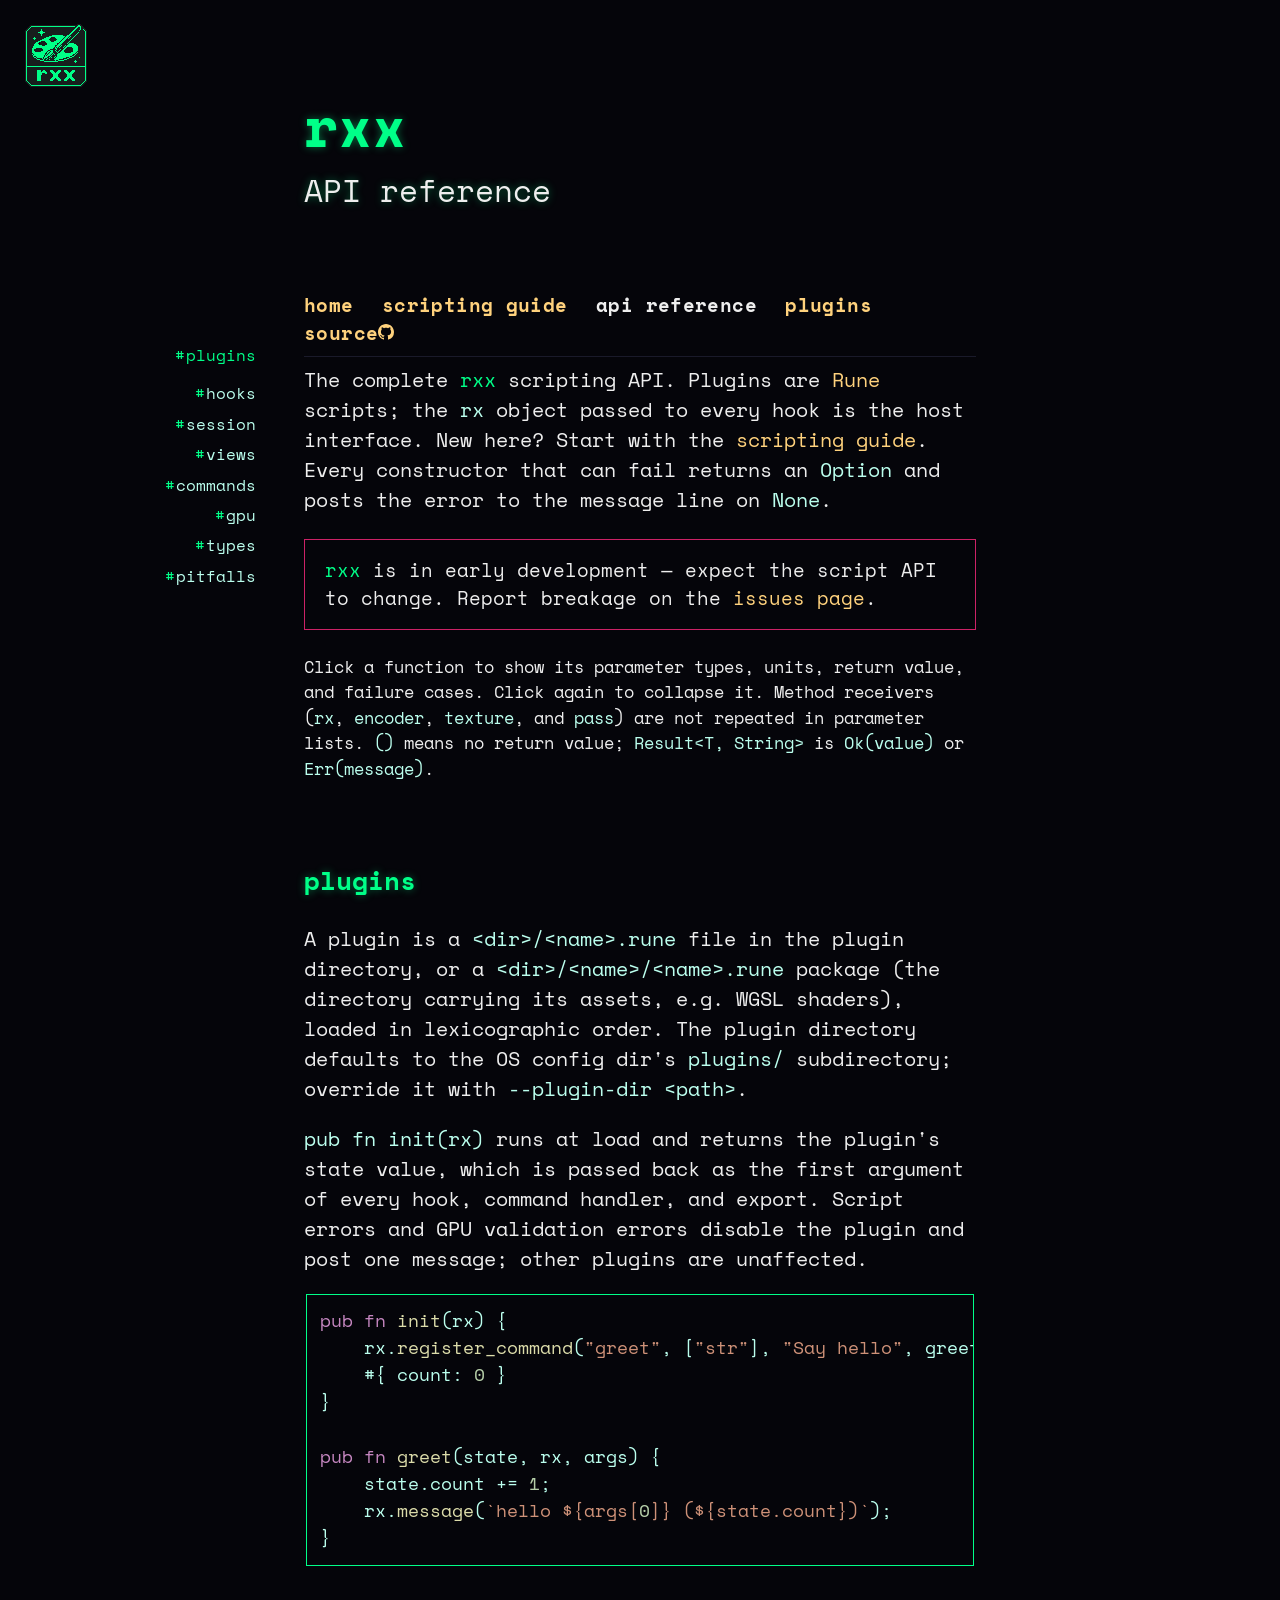
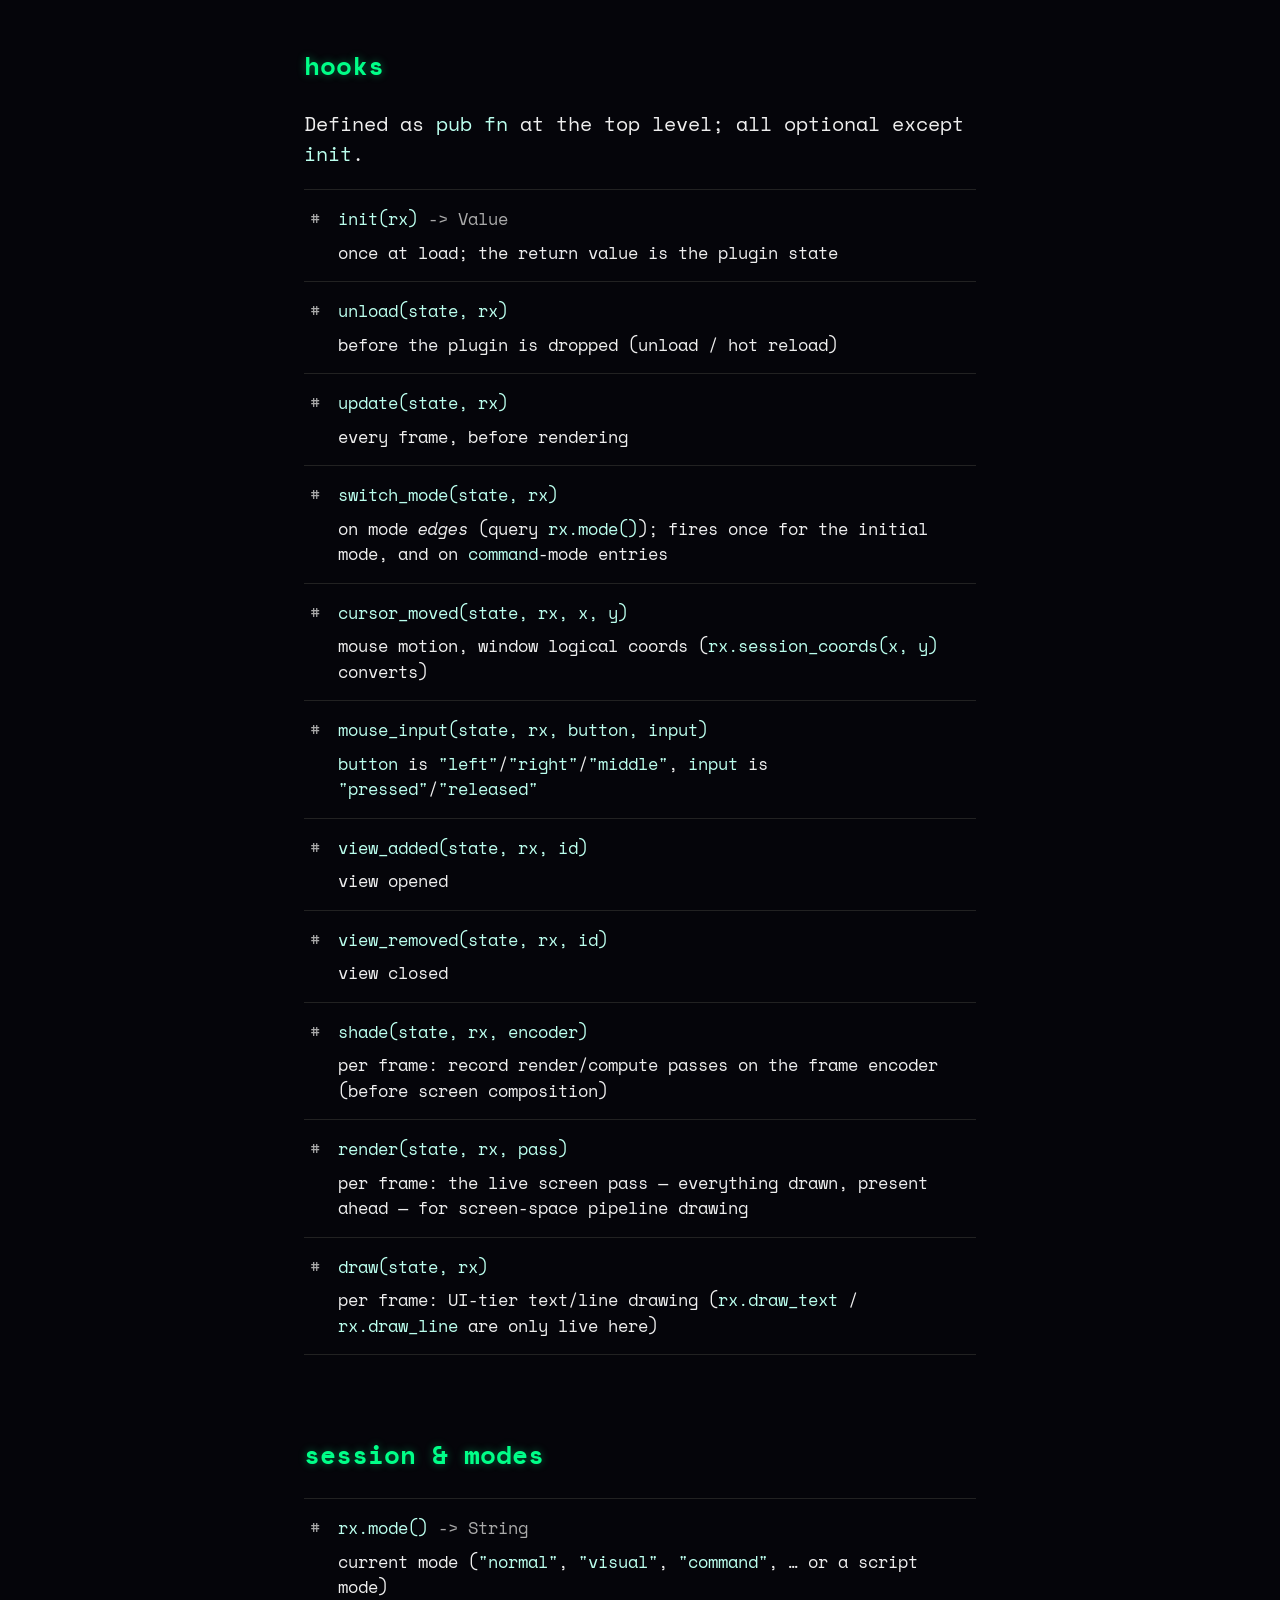
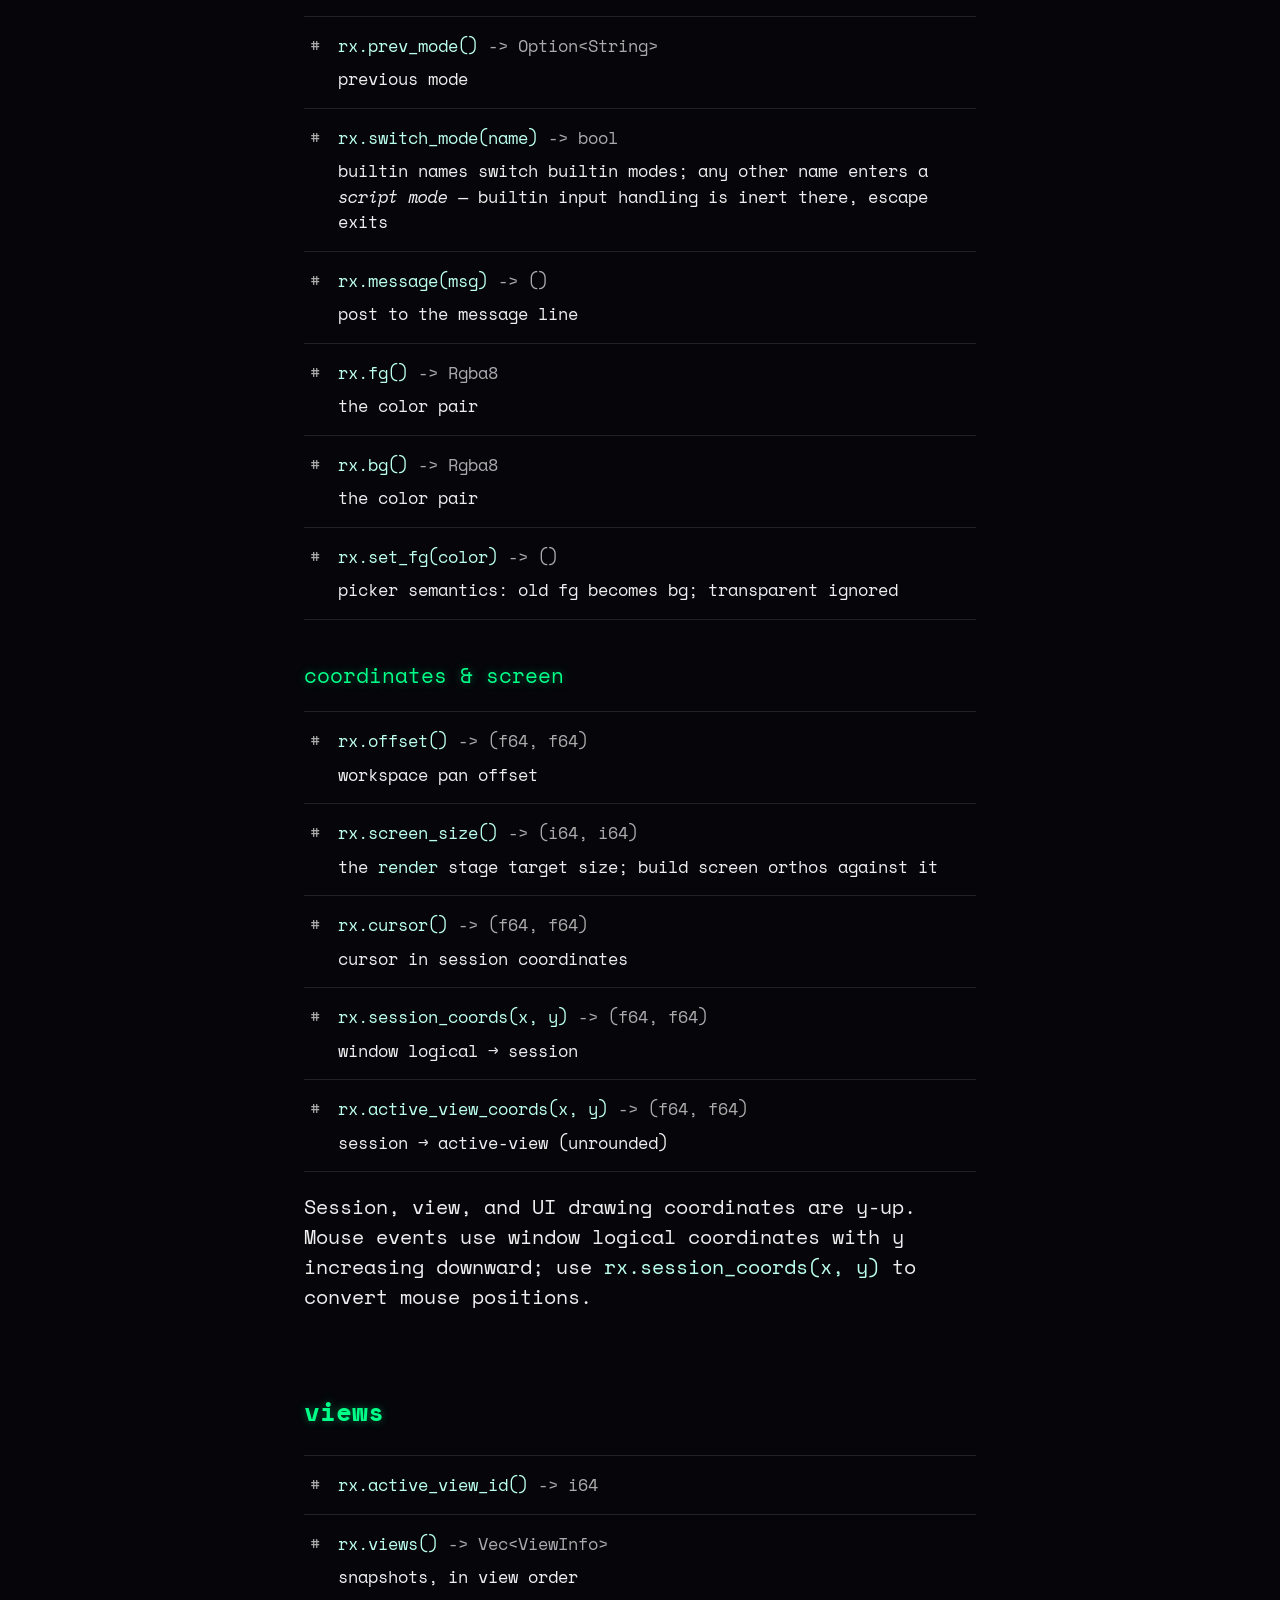
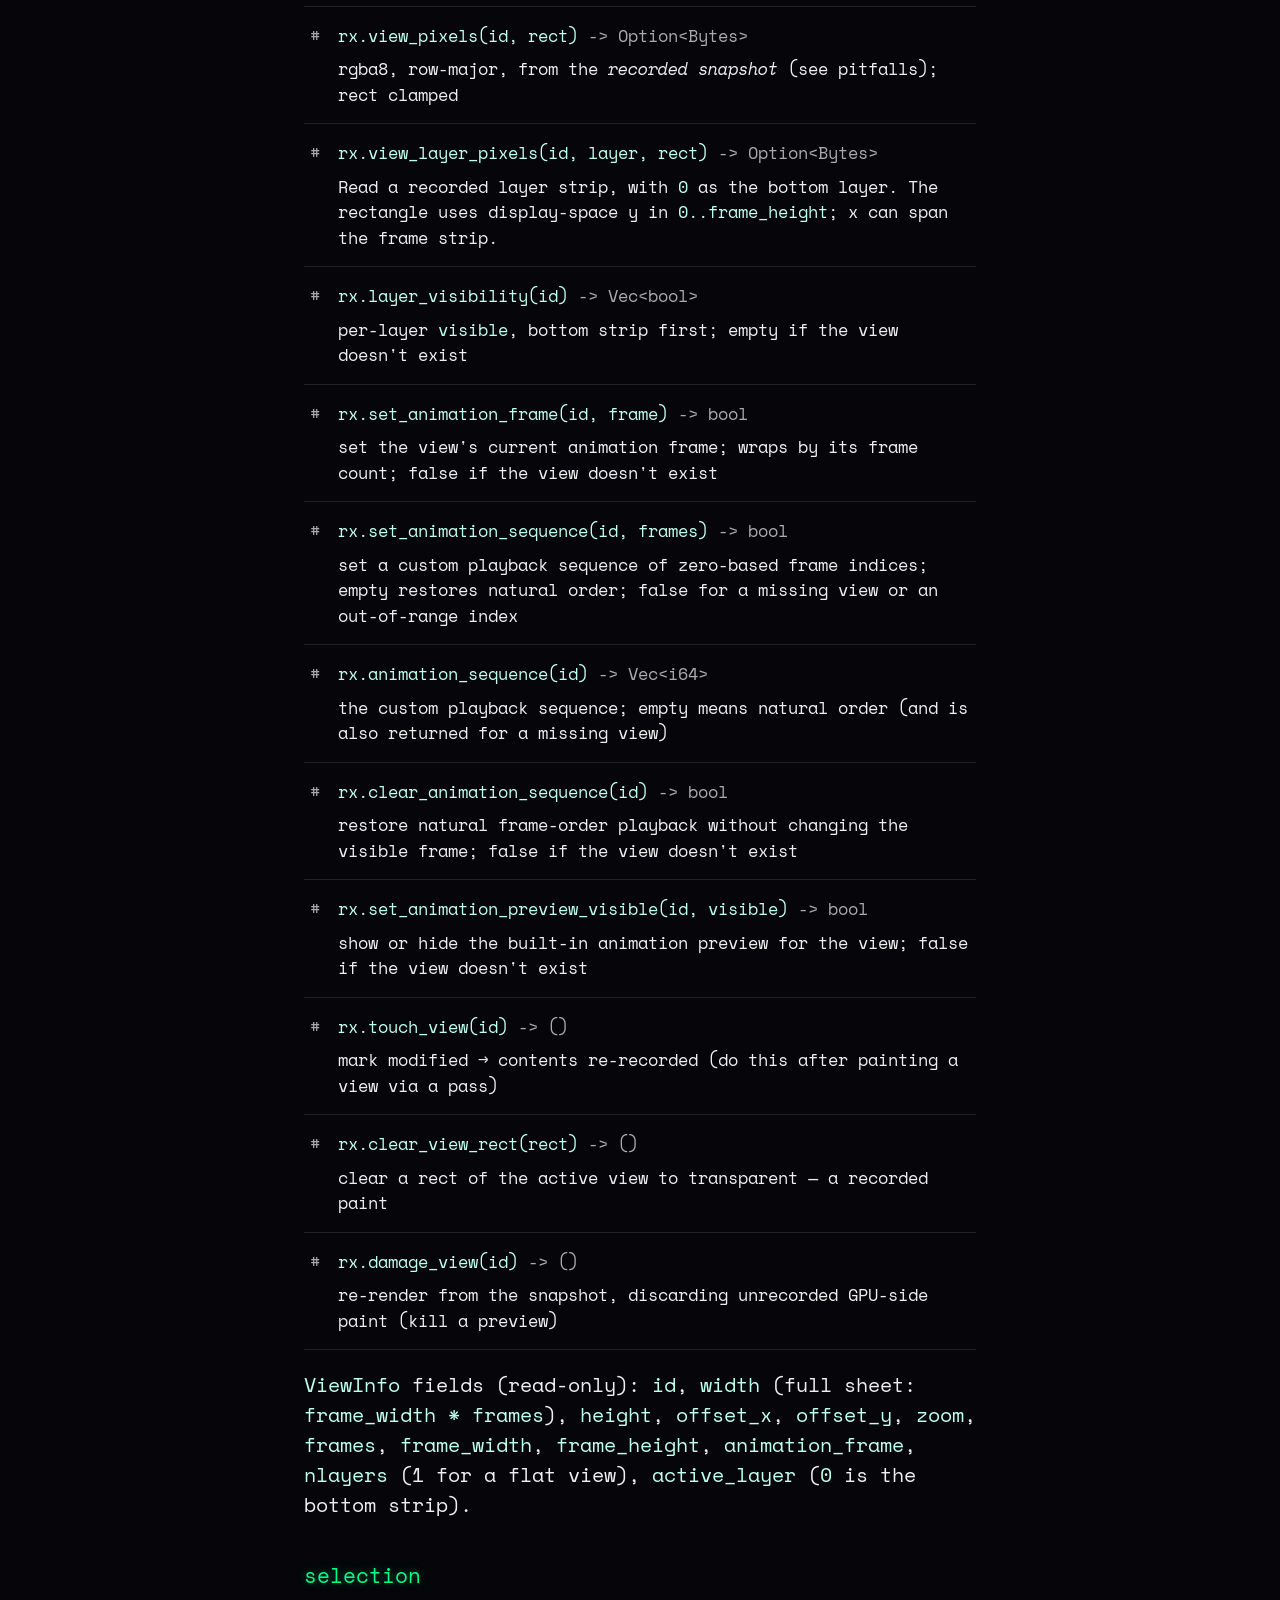
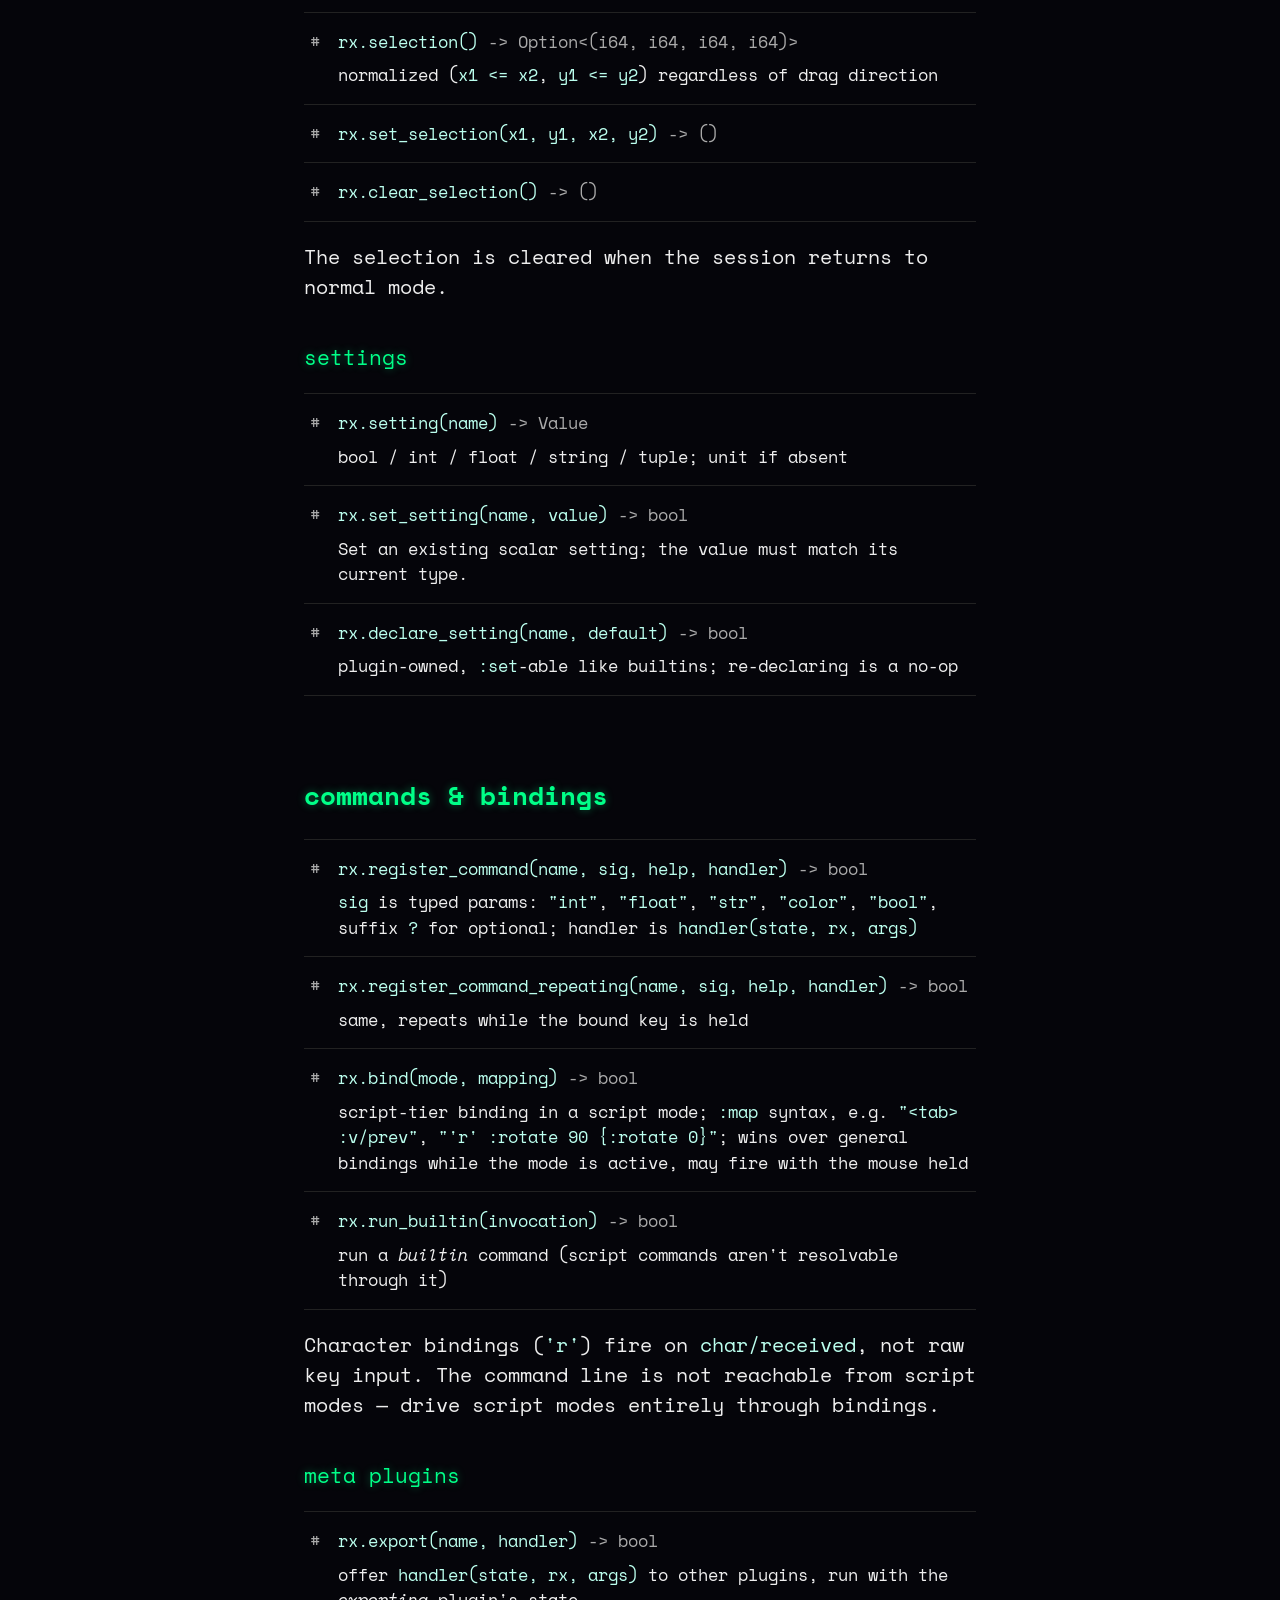
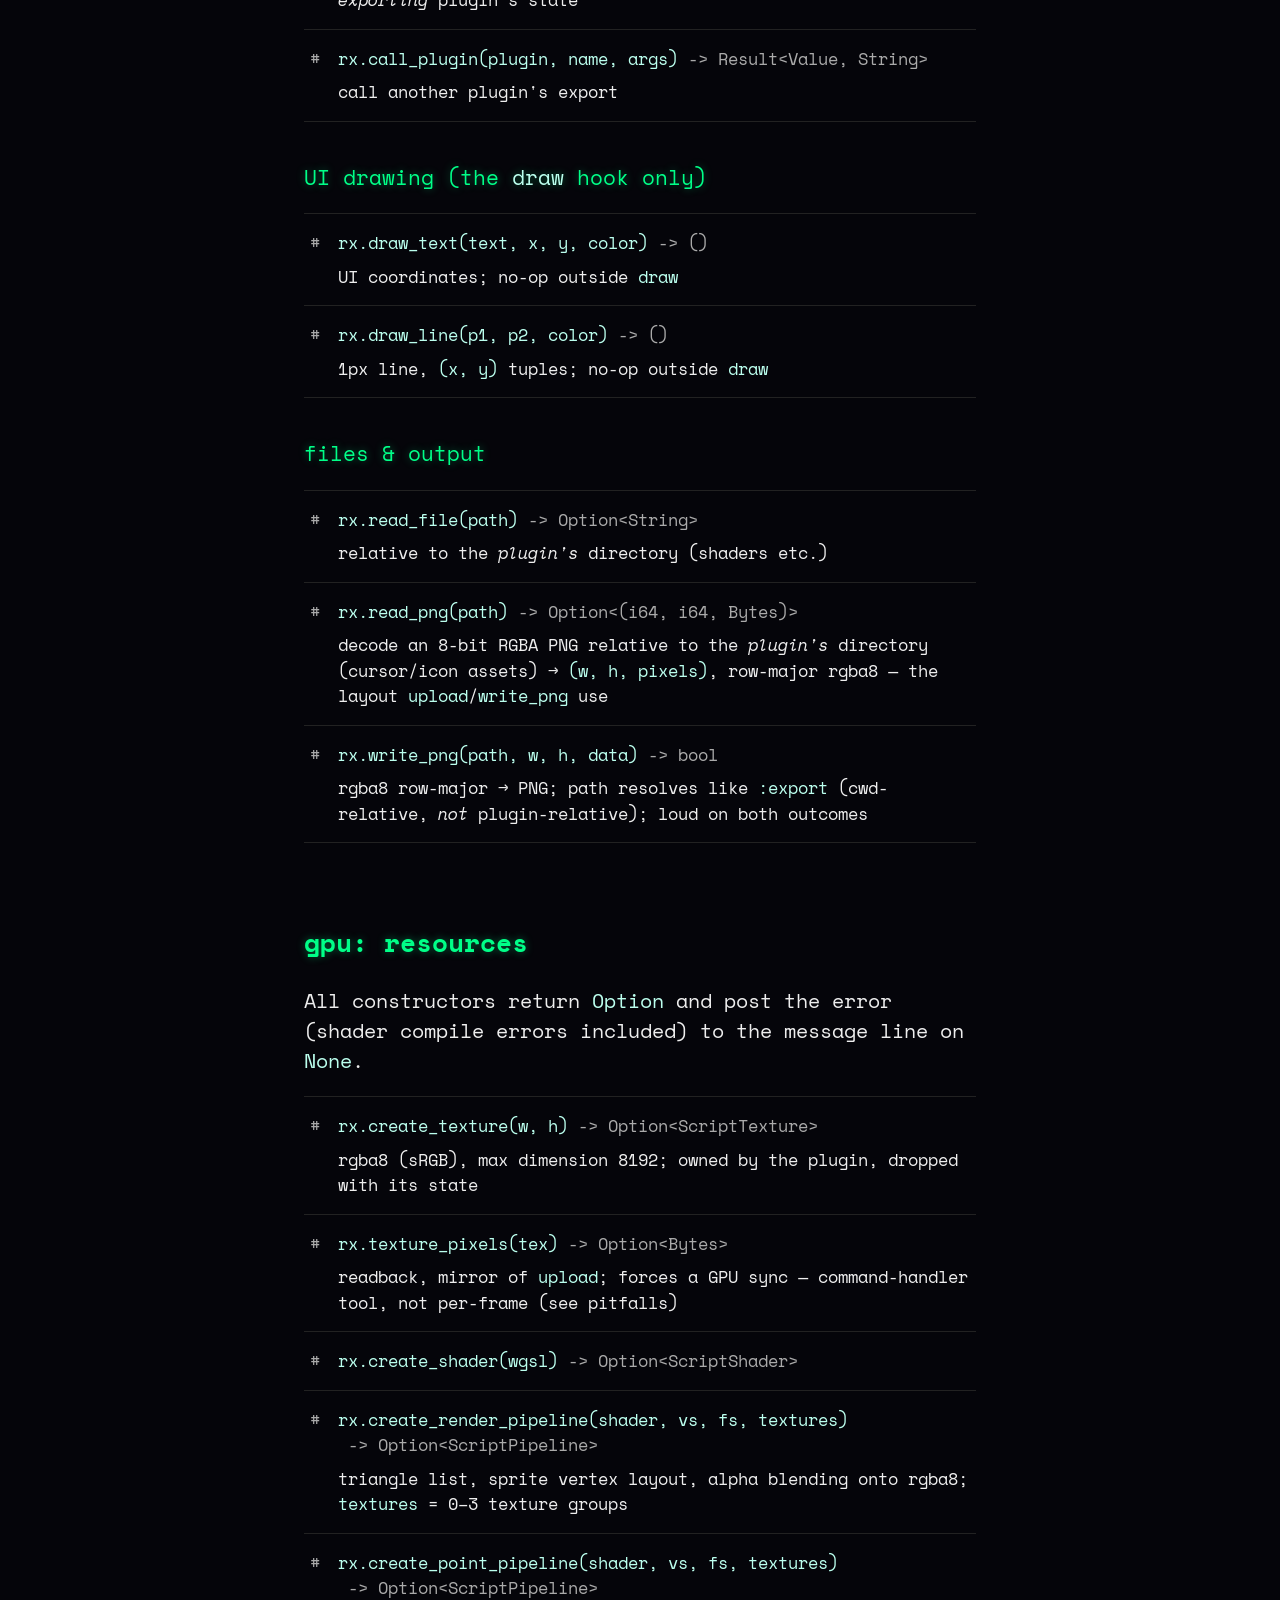
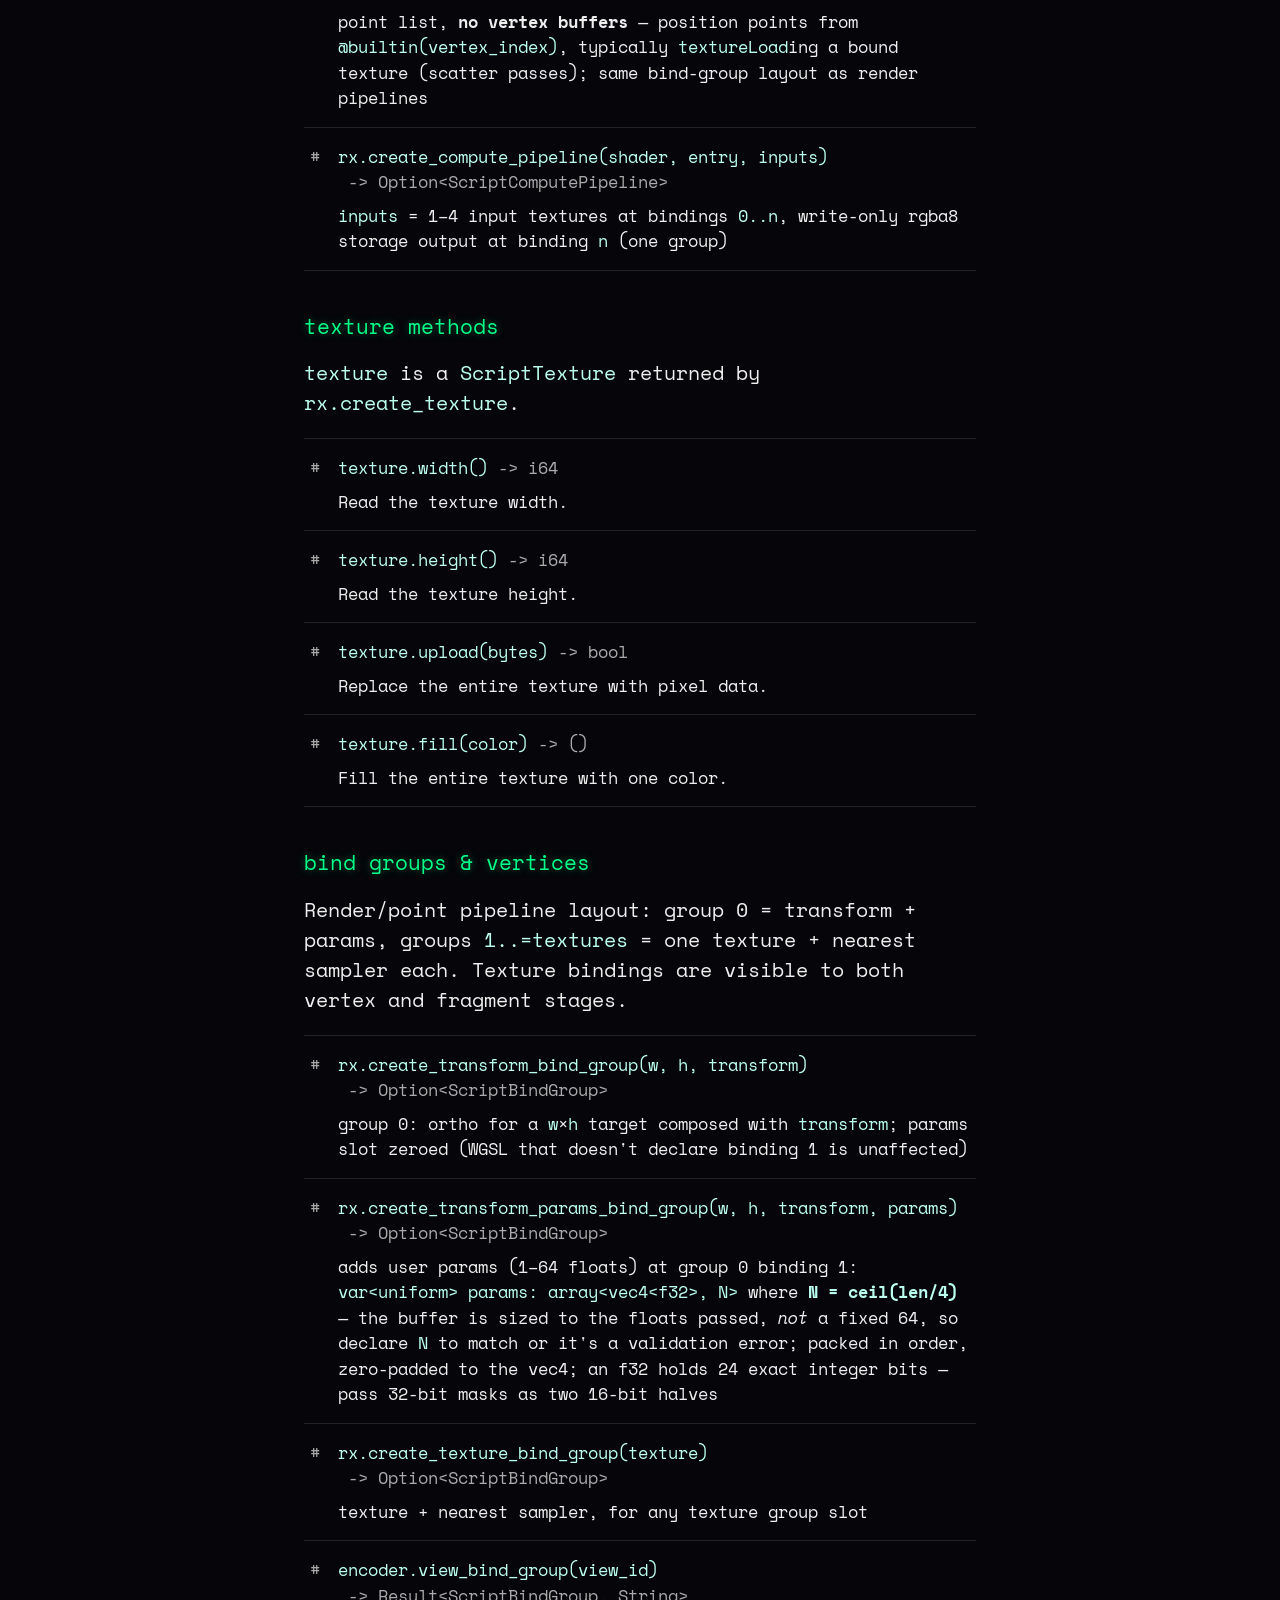
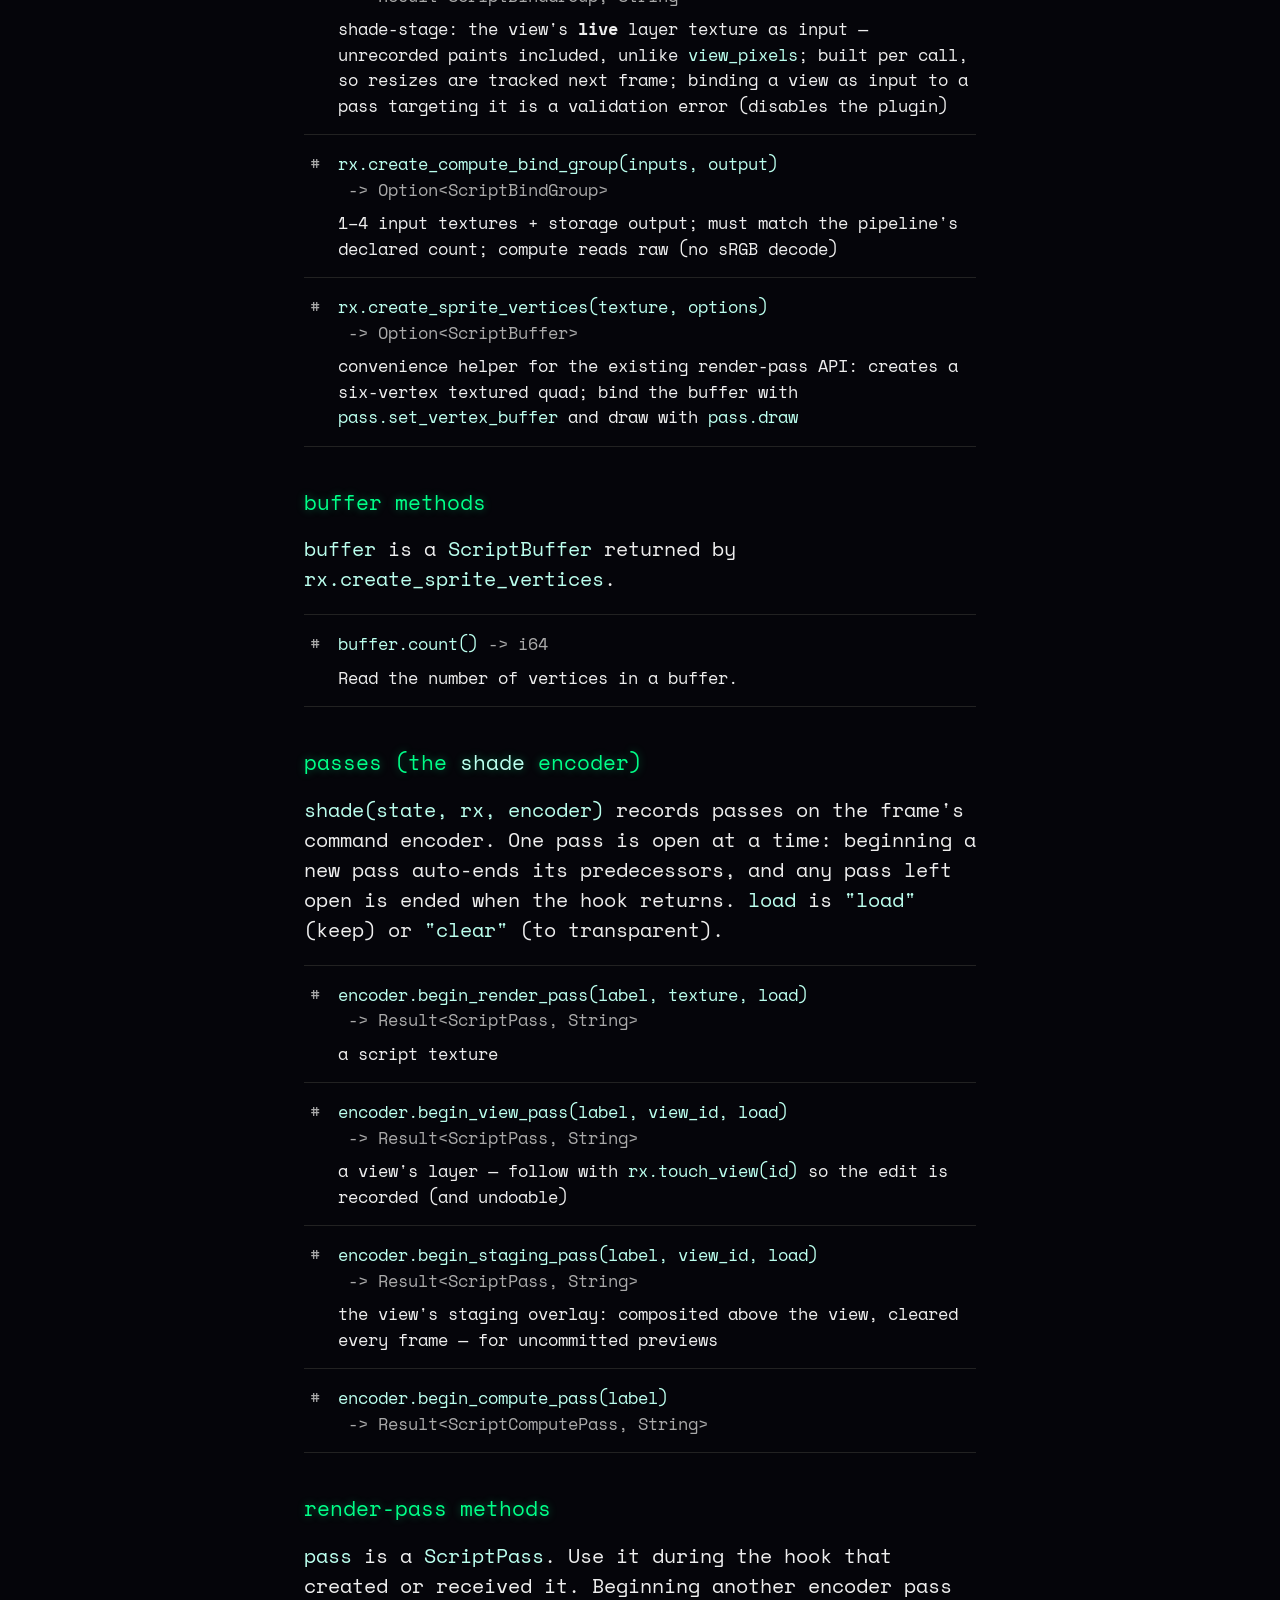
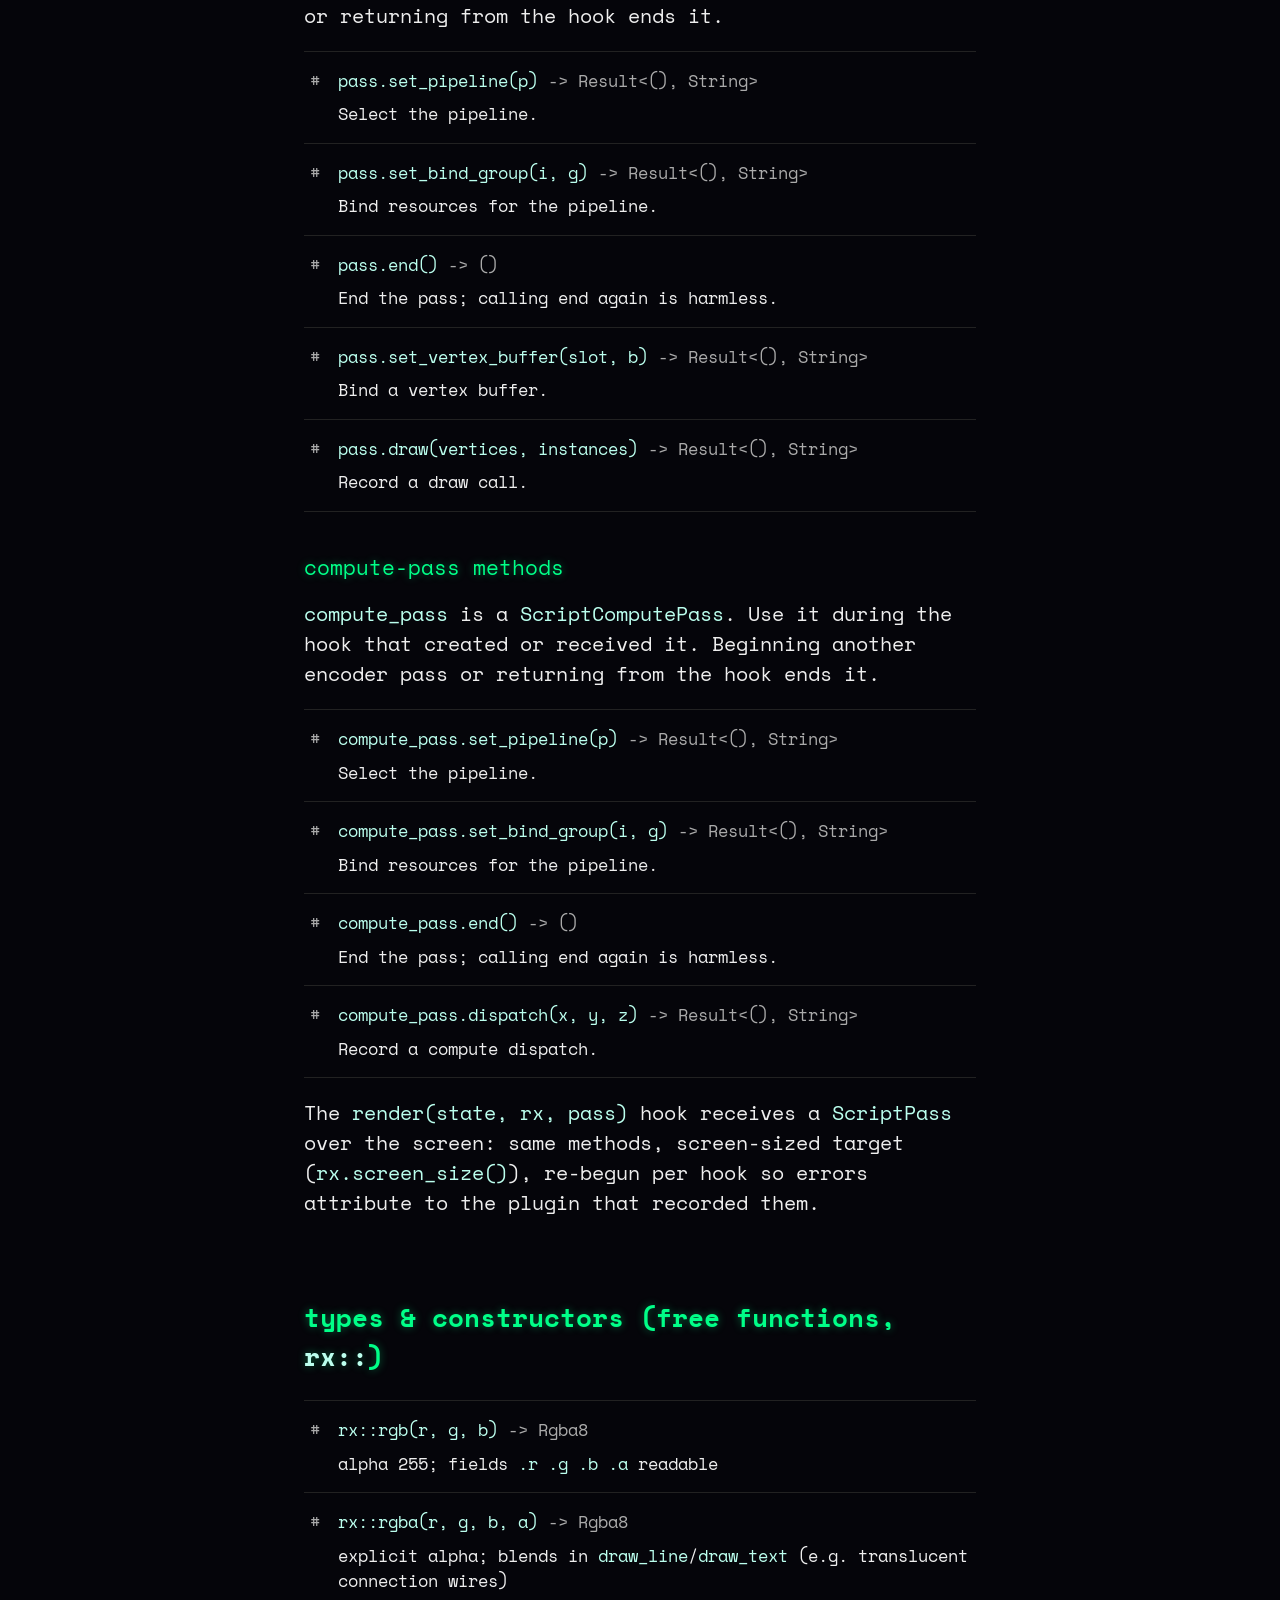
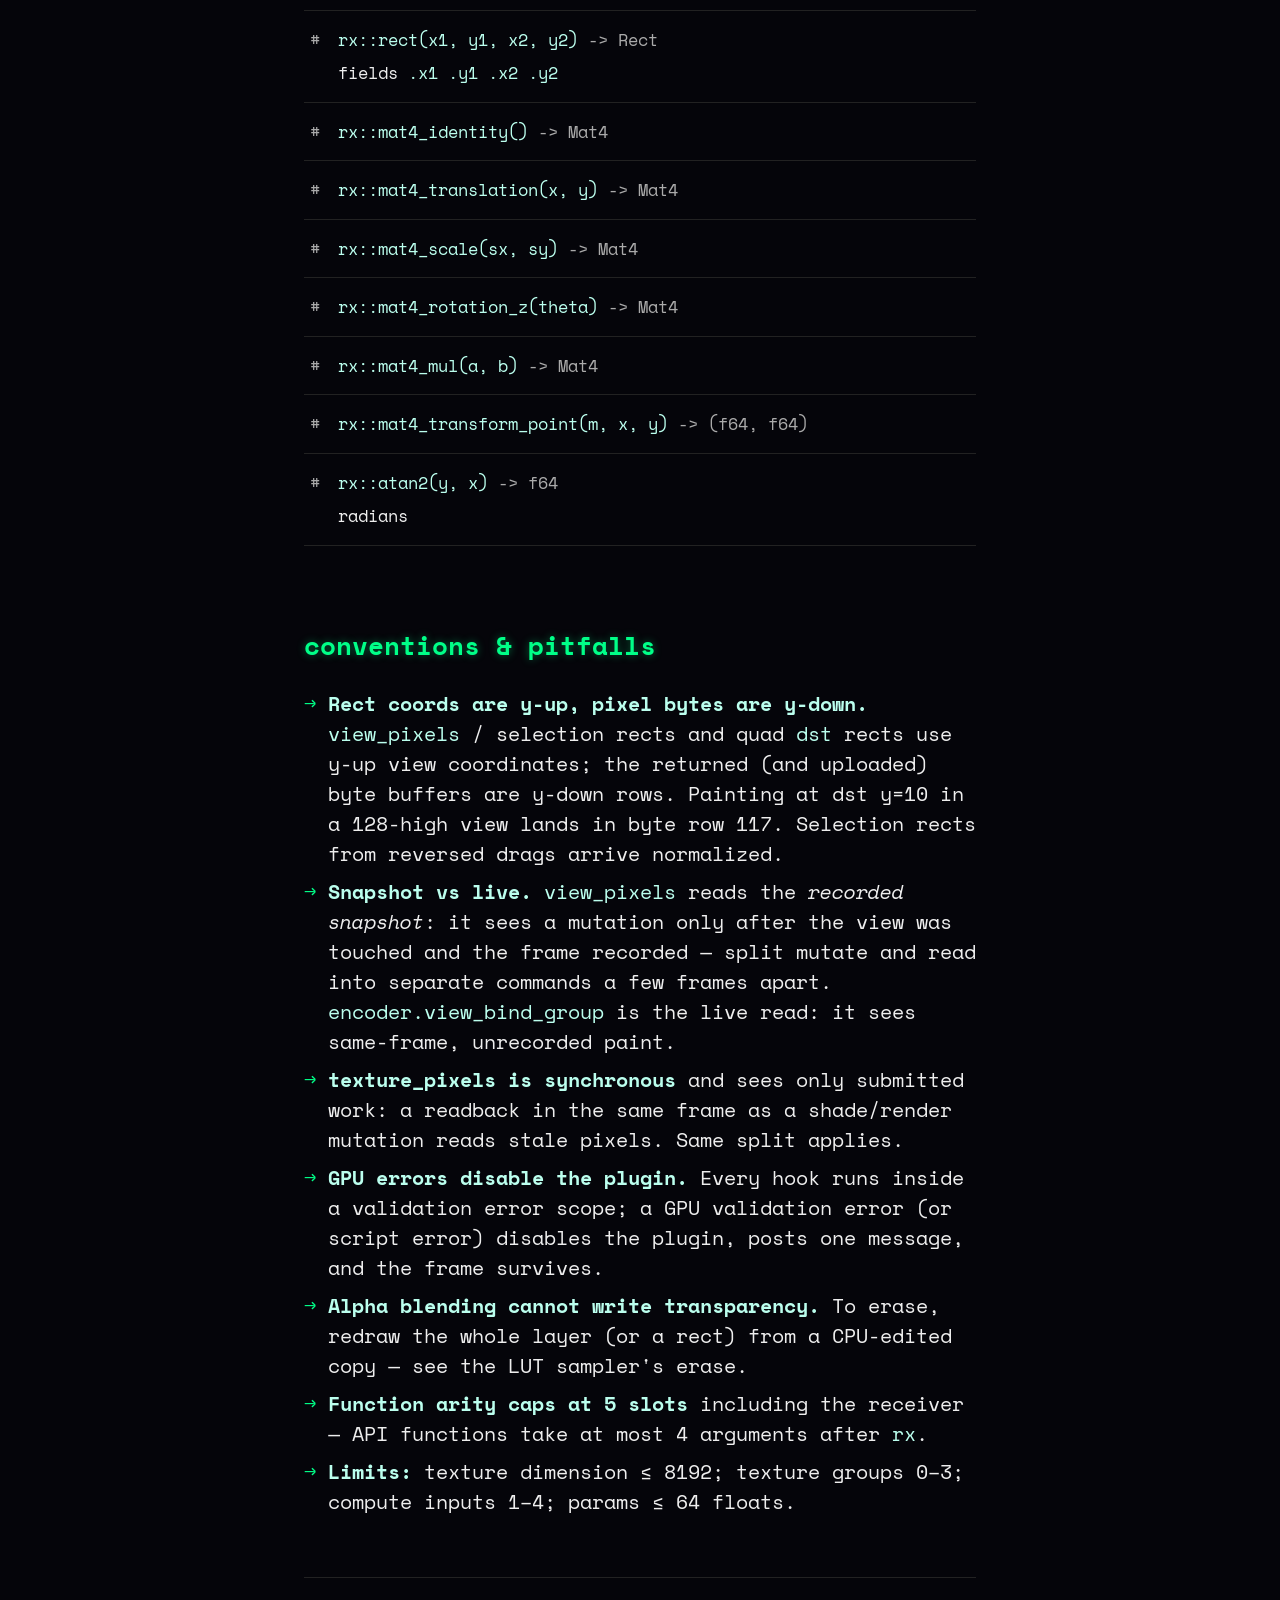
==== www/api-reference.html @ 5f1bc05a "Add API permalinks and expanding reference sidebar" ====
<!DOCTYPE html>
<html lang="en">
<head>
  <meta charset="utf-8">
  <meta name="viewport" content="width=device-width, initial-scale=1">
  <title>rxx — API reference</title>
  <link rel="icon" href="favicon.ico" sizes="16x16 32x32 48x48">
  <link rel="icon" type="image/png" sizes="16x16" href="favicon-16x16.png">
  <link rel="icon" type="image/png" sizes="32x32" href="favicon-32x32.png">
  <link rel="icon" type="image/png" sizes="48x48" href="favicon-48x48.png">
  <link rel="preconnect" href="https://fonts.googleapis.com">
  <link rel="preconnect" href="https://fonts.gstatic.com" crossorigin>
  <link href="https://fonts.googleapis.com/css2?family=Space+Mono:ital,wght@0,400;0,700;1,400&display=swap" rel="stylesheet">
  <link rel="stylesheet" href="style.css?v=reference-3">
  <link rel="stylesheet" href="api-reference.css?v=17">
  <script src="api-reference.js?v=5" defer></script>
</head>
<body class="api-reference">

  <p class="logo">
    <a href="/"><img src="rxx.png" alt="rxx"></a>
  </p>

  <h1>
    <em class="rxx">rxx</em>
    <span class="subtitle">API reference</span>
  </h1>

  <p class="nav nav-pages">
    <a href="index.html">home</a>
    <a href="scripting.html">scripting guide</a>
    <a href="api-reference.html" class="current">API reference</a>
    <a href="plugins.html">plugins</a>
    <a href="https://github.com/guysv/rxx">source<svg class="gh" width="16" height="16" viewBox="0 0 16 16" aria-hidden="true"><path fill="currentColor" d="M8 0C3.58 0 0 3.58 0 8c0 3.54 2.29 6.53 5.47 7.59.4.07.55-.17.55-.38 0-.19-.01-.82-.01-1.49-2.01.37-2.53-.49-2.69-.94-.09-.23-.48-.94-.82-1.13-.28-.15-.68-.52-.01-.53.63-.01 1.08.58 1.23.82.72 1.21 1.87.87 2.33.66.07-.52.28-.87.51-1.07-1.78-.2-3.64-.89-3.64-3.95 0-.87.31-1.59.82-2.15-.08-.2-.36-1.02.08-2.12 0 0 .67-.21 2.2.82.64-.18 1.32-.27 2-.27.68 0 1.36.09 2 .27 1.53-1.04 2.2-.82 2.2-.82.44 1.1.16 1.92.08 2.12.51.56.82 1.27.82 2.15 0 3.07-1.87 3.75-3.65 3.95.29.25.54.73.54 1.48 0 1.07-.01 1.93-.01 2.2 0 .21.15.46.55.38A8.013 8.013 0 0 0 16 8c0-4.42-3.58-8-8-8z"/></svg></a>
  </p>
  <nav class="nav nav-sections nav-toc" aria-label="API contents">
    <a href="#plugins">plugins</a>
    <a href="#hooks">hooks</a>
    <a href="#session">session</a>
    <a href="#views">views</a>
    <a href="#commands">commands</a>
    <a href="#gpu">gpu</a>
    <a href="#types">types</a>
    <a href="#pitfalls">pitfalls</a>
  </nav>

  <p>
    The complete <em class="rxx">rxx</em> scripting API. Plugins are
    <a href="https://rune-rs.github.io/">Rune</a> scripts; the <code>rx</code>
    object passed to every hook is the host interface. New here? Start with the
    <a href="scripting.html">scripting guide</a>. Every constructor that can fail
    returns an <code>Option</code> and posts the error to the message line on
    <code>None</code>.
  </p>

  <div class="warning-box">
    <p>
      <em class="rxx">rxx</em> is in early development &mdash; expect the script
      API to change. Report breakage on the
      <a href="https://github.com/guysv/rxx/issues">issues page</a>.
    </p>
  </div>

  <p class="api-help">
    Click a function to show its parameter types, units, return value,
    and failure cases. Click again to collapse it. Method receivers (<code>rx</code>,
    <code>encoder</code>, <code>texture</code>, and <code>pass</code>) are not
    repeated in parameter lists. <code>()</code> means no return value;
    <code>Result&lt;T, String&gt;</code> is <code>Ok(value)</code> or
    <code>Err(message)</code>.
  </p>

  <h2 id="plugins">plugins</h2>

  <p>
    A plugin is a <code>&lt;dir&gt;/&lt;name&gt;.rune</code> file in the plugin
    directory, or a <code>&lt;dir&gt;/&lt;name&gt;/&lt;name&gt;.rune</code>
    package (the directory carrying its assets, e.g. WGSL shaders), loaded in
    lexicographic order. The plugin directory defaults to the OS config dir's
    <code>plugins/</code> subdirectory; override it with
    <code>--plugin-dir &lt;path&gt;</code>.
  </p>

  <p>
    <code>pub fn init(rx)</code> runs at load and returns the plugin's state
    value, which is passed back as the first argument of every hook, command
    handler, and export. Script errors and GPU validation errors disable the
    plugin and post one message; other plugins are unaffected.
  </p>

  <pre><code><span class="hl-k">pub fn</span> <span class="hl-f">init</span>(rx) {
    rx.<span class="hl-f">register_command</span>(<span class="hl-s">"greet"</span>, [<span class="hl-s">"str"</span>], <span class="hl-s">"Say hello"</span>, greet);
    #{ count: <span class="hl-n">0</span> }
}

<span class="hl-k">pub fn</span> <span class="hl-f">greet</span>(state, rx, args) {
    state.count += <span class="hl-n">1</span>;
    rx.<span class="hl-f">message</span>(<span class="hl-s">`hello ${args[<span class="hl-n">0</span>]} (${state.count})`</span>);
}</code></pre>

  <h2 id="hooks">hooks</h2>

  <p>
    Defined as <code>pub fn</code> at the top level; all optional except
    <code>init</code>.
  </p>

  <div class="api-list">
    <details class="api-entry" id="init">
      <summary>
        <a class="api-anchor" href="#init" aria-label="Link to init" title="Link to init">#</a>
        <code class="api-signature">init(<span class="api-params"><span class="api-param">rx</span></span>)<span class="api-return"> -&gt; Value</span></code>
        <span class="api-description">once at load; the return value is the plugin state</span>
      </summary>
      <dl class="api-fields">
            <div><dt><code>rx</code> <span class="api-type">Ctx</span></dt><dd>Host interface for this hook call; do not retain it in plugin state.</dd></div>
            <div class="api-result"><dt>returns <code>Value</code></dt><dd>The initial plugin state, passed to later hooks, command handlers, and exported functions.</dd></div>
          </dl>
    </details>
    <details class="api-entry" id="unload">
      <summary>
        <a class="api-anchor" href="#unload" aria-label="Link to unload" title="Link to unload">#</a>
        <code class="api-signature">unload(<span class="api-params"><span class="api-param">state,</span> <span class="api-param">rx</span></span>)</code>
        <span class="api-description">before the plugin is dropped (unload / hot reload)</span>
      </summary>
      <dl class="api-fields">
            <div><dt><code>state</code> <span class="api-type">Value</span></dt><dd>The plugin state returned by init; mutate this value to keep state between calls.</dd></div>
            <div><dt><code>rx</code> <span class="api-type">Ctx</span></dt><dd>Host interface for this hook call; do not retain it in plugin state.</dd></div>
            <div class="api-result"><dt>returns <code>Value</code></dt><dd>Ignored by the host; normally return unit, ().</dd></div>
          </dl>
    </details>
    <details class="api-entry" id="update">
      <summary>
        <a class="api-anchor" href="#update" aria-label="Link to update" title="Link to update">#</a>
        <code class="api-signature">update(<span class="api-params"><span class="api-param">state,</span> <span class="api-param">rx</span></span>)</code>
        <span class="api-description">every frame, before rendering</span>
      </summary>
      <dl class="api-fields">
            <div><dt><code>state</code> <span class="api-type">Value</span></dt><dd>The plugin state returned by init; mutate this value to keep state between calls.</dd></div>
            <div><dt><code>rx</code> <span class="api-type">Ctx</span></dt><dd>Host interface for this hook call; do not retain it in plugin state.</dd></div>
            <div class="api-result"><dt>returns <code>Value</code></dt><dd>Ignored by the host; normally return unit, ().</dd></div>
          </dl>
    </details>
    <details class="api-entry" id="switch_mode">
      <summary>
        <a class="api-anchor" href="#switch_mode" aria-label="Link to switch_mode" title="Link to switch_mode">#</a>
        <code class="api-signature api-signature-mobile">switch_mode(<span class="api-params"><span class="api-param">state,</span> <span class="api-param">rx</span></span>)</code>
        <span class="api-description">on mode <em>edges</em> (query <code>rx.mode()</code>); fires once for the initial mode, and on <code>command</code>-mode entries</span>
      </summary>
      <dl class="api-fields">
            <div><dt><code>state</code> <span class="api-type">Value</span></dt><dd>The plugin state returned by init; mutate this value to keep state between calls.</dd></div>
            <div><dt><code>rx</code> <span class="api-type">Ctx</span></dt><dd>Host interface for this hook call; do not retain it in plugin state.</dd></div>
            <div class="api-result"><dt>returns <code>Value</code></dt><dd>Ignored by the host; normally return unit, ().</dd></div>
          </dl>
    </details>
    <details class="api-entry" id="cursor_moved">
      <summary>
        <a class="api-anchor" href="#cursor_moved" aria-label="Link to cursor_moved" title="Link to cursor_moved">#</a>
        <code class="api-signature api-signature-mobile">cursor_moved(<span class="api-params"><span class="api-param">state,</span> <span class="api-param">rx,</span> <span class="api-param">x,</span> <span class="api-param">y</span></span>)</code>
        <span class="api-description">mouse motion, window logical coords (<code>rx.session_coords(x, y)</code> converts)</span>
      </summary>
      <dl class="api-fields">
            <div><dt><code>state</code> <span class="api-type">Value</span></dt><dd>The plugin state returned by init; mutate this value to keep state between calls.</dd></div>
            <div><dt><code>rx</code> <span class="api-type">Ctx</span></dt><dd>Host interface for this hook call; do not retain it in plugin state.</dd></div>
            <div><dt><code>x</code> <span class="api-type">f64</span></dt><dd>Horizontal mouse position in window logical coordinates.</dd></div>
            <div><dt><code>y</code> <span class="api-type">f64</span></dt><dd>Vertical mouse position in window logical coordinates; increases downward.</dd></div>
            <div class="api-result"><dt>returns <code>Value</code></dt><dd>Ignored by the host; this hook does not consume the mouse event.</dd></div>
          </dl>
    </details>
    <details class="api-entry" id="mouse_input">
      <summary>
        <a class="api-anchor" href="#mouse_input" aria-label="Link to mouse_input" title="Link to mouse_input">#</a>
        <code class="api-signature api-signature-mobile">mouse_input(<span class="api-params"><span class="api-param">state,</span> <span class="api-param">rx,</span> <span class="api-param">button,</span> <span class="api-param">input</span></span>)</code>
        <span class="api-description"><code>button</code> is <code>"left"</code>/<code>"right"</code>/<code>"middle"</code>, <code>input</code> is <code>"pressed"</code>/<code>"released"</code></span>
      </summary>
      <dl class="api-fields">
            <div><dt><code>state</code> <span class="api-type">Value</span></dt><dd>The plugin state returned by init; mutate this value to keep state between calls.</dd></div>
            <div><dt><code>rx</code> <span class="api-type">Ctx</span></dt><dd>Host interface for this hook call; do not retain it in plugin state.</dd></div>
            <div><dt><code>button</code> <span class="api-type">String</span></dt><dd>Mouse button: &quot;left&quot;, &quot;right&quot;, or &quot;middle&quot;.</dd></div>
            <div><dt><code>input</code> <span class="api-type">String</span></dt><dd>Button transition: &quot;pressed&quot; or &quot;released&quot;.</dd></div>
            <div class="api-result"><dt>returns <code>Value</code></dt><dd>Ignored by the host; this hook does not consume the button event.</dd></div>
          </dl>
    </details>
    <details class="api-entry" id="view_added">
      <summary>
        <a class="api-anchor" href="#view_added" aria-label="Link to view_added" title="Link to view_added">#</a>
        <code class="api-signature api-signature-mobile">view_added(<span class="api-params"><span class="api-param">state,</span> <span class="api-param">rx,</span> <span class="api-param">id</span></span>)</code>
        <span class="api-description">view opened</span>
      </summary>
      <dl class="api-fields">
            <div><dt><code>state</code> <span class="api-type">Value</span></dt><dd>The plugin state returned by init; mutate this value to keep state between calls.</dd></div>
            <div><dt><code>rx</code> <span class="api-type">Ctx</span></dt><dd>Host interface for this hook call; do not retain it in plugin state.</dd></div>
            <div><dt><code>id</code> <span class="api-type">i64</span></dt><dd>ID of the view that was opened.</dd></div>
            <div class="api-result"><dt>returns <code>Value</code></dt><dd>Ignored by the host; normally return unit, ().</dd></div>
          </dl>
    </details>
    <details class="api-entry" id="view_removed">
      <summary>
        <a class="api-anchor" href="#view_removed" aria-label="Link to view_removed" title="Link to view_removed">#</a>
        <code class="api-signature api-signature-mobile">view_removed(<span class="api-params"><span class="api-param">state,</span> <span class="api-param">rx,</span> <span class="api-param">id</span></span>)</code>
        <span class="api-description">view closed</span>
      </summary>
      <dl class="api-fields">
            <div><dt><code>state</code> <span class="api-type">Value</span></dt><dd>The plugin state returned by init; mutate this value to keep state between calls.</dd></div>
            <div><dt><code>rx</code> <span class="api-type">Ctx</span></dt><dd>Host interface for this hook call; do not retain it in plugin state.</dd></div>
            <div><dt><code>id</code> <span class="api-type">i64</span></dt><dd>ID of the view that was closed; it may no longer be available to query.</dd></div>
            <div class="api-result"><dt>returns <code>Value</code></dt><dd>Ignored by the host; normally return unit, ().</dd></div>
          </dl>
    </details>
    <details class="api-entry" id="shade">
      <summary>
        <a class="api-anchor" href="#shade" aria-label="Link to shade" title="Link to shade">#</a>
        <code class="api-signature api-signature-mobile">shade(<span class="api-params"><span class="api-param">state,</span> <span class="api-param">rx,</span> <span class="api-param">encoder</span></span>)</code>
        <span class="api-description">per frame: record render/compute passes on the frame encoder (before screen composition)</span>
      </summary>
      <dl class="api-fields">
            <div><dt><code>state</code> <span class="api-type">Value</span></dt><dd>The plugin state returned by init; mutate this value to keep state between calls.</dd></div>
            <div><dt><code>rx</code> <span class="api-type">Ctx</span></dt><dd>Host interface for this hook call; do not retain it in plugin state.</dd></div>
            <div><dt><code>encoder</code> <span class="api-type">ScriptEncoder</span></dt><dd>The current frame encoder. Begin render or compute passes here; it expires when the hook returns.</dd></div>
            <div class="api-result"><dt>returns <code>Value</code></dt><dd>Ignored by the host. Recorded GPU commands are the output of this hook.</dd></div>
          </dl>
    </details>
    <details class="api-entry" id="render">
      <summary>
        <a class="api-anchor" href="#render" aria-label="Link to render" title="Link to render">#</a>
        <code class="api-signature api-signature-mobile">render(<span class="api-params"><span class="api-param">state,</span> <span class="api-param">rx,</span> <span class="api-param">pass</span></span>)</code>
        <span class="api-description">per frame: the live screen pass &mdash; everything drawn, present ahead &mdash; for screen-space pipeline drawing</span>
      </summary>
      <dl class="api-fields">
            <div><dt><code>state</code> <span class="api-type">Value</span></dt><dd>The plugin state returned by init; mutate this value to keep state between calls.</dd></div>
            <div><dt><code>rx</code> <span class="api-type">Ctx</span></dt><dd>Host interface for this hook call; do not retain it in plugin state.</dd></div>
            <div><dt><code>pass</code> <span class="api-type">ScriptPass</span></dt><dd>The live screen render pass for this hook call; do not keep it for another frame.</dd></div>
            <div class="api-result"><dt>returns <code>Value</code></dt><dd>Ignored by the host. Drawing recorded on pass is the output of this hook.</dd></div>
          </dl>
    </details>
    <details class="api-entry" id="draw">
      <summary>
        <a class="api-anchor" href="#draw" aria-label="Link to draw" title="Link to draw">#</a>
        <code class="api-signature">draw(<span class="api-params"><span class="api-param">state,</span> <span class="api-param">rx</span></span>)</code>
        <span class="api-description">per frame: UI-tier text/line drawing (<code>rx.draw_text</code> / <code>rx.draw_line</code> are only live here)</span>
      </summary>
      <dl class="api-fields">
            <div><dt><code>state</code> <span class="api-type">Value</span></dt><dd>The plugin state returned by init; mutate this value to keep state between calls.</dd></div>
            <div><dt><code>rx</code> <span class="api-type">Ctx</span></dt><dd>Host interface for this hook call; do not retain it in plugin state.</dd></div>
            <div class="api-result"><dt>returns <code>Value</code></dt><dd>Ignored by the host; normally return unit, ().</dd></div>
          </dl>
    </details>
  </div>

  <h2 id="session">session &amp; modes</h2>

  <div class="api-list">
    <details class="api-entry" id="rx-mode">
      <summary>
        <a class="api-anchor" href="#rx-mode" aria-label="Link to rx.mode" title="Link to rx.mode">#</a>
        <code class="api-signature">rx.mode()<span class="api-return"> -&gt; String</span></code>
        <span class="api-description">current mode (<code>"normal"</code>, <code>"visual"</code>, <code>"command"</code>, &hellip; or a script mode)</span>
      </summary>
      <dl class="api-fields">
            <div><dt>parameters</dt><dd>None.</dd></div>
            <div class="api-result"><dt>returns <code>String</code></dt><dd>The current mode name, such as &quot;normal&quot;, &quot;visual&quot;, &quot;command&quot;, or a script-mode name.</dd></div>
          </dl>
    </details>
    <details class="api-entry" id="rx-prev_mode">
      <summary>
        <a class="api-anchor" href="#rx-prev_mode" aria-label="Link to rx.prev_mode" title="Link to rx.prev_mode">#</a>
        <code class="api-signature api-signature-mobile">rx.prev_mode()<span class="api-return"> -&gt; Option&lt;String&gt;</span></code>
        <span class="api-description">previous mode</span>
      </summary>
      <dl class="api-fields">
            <div><dt>parameters</dt><dd>None.</dd></div>
            <div class="api-result"><dt>returns <code>Option&lt;String&gt;</code></dt><dd>Some(name) for the previous mode; None if there is no previous mode.</dd></div>
          </dl>
    </details>
    <details class="api-entry" id="rx-switch_mode">
      <summary>
        <a class="api-anchor" href="#rx-switch_mode" aria-label="Link to rx.switch_mode" title="Link to rx.switch_mode">#</a>
        <code class="api-signature">rx.switch_mode(<span class="api-params"><span class="api-param">name</span></span>)<span class="api-return"> -&gt; bool</span></code>
        <span class="api-description">builtin names switch builtin modes; any other name enters a <em>script mode</em> &mdash; builtin input handling is inert there, escape exits</span>
      </summary>
      <dl class="api-fields">
            <div><dt><code>name</code> <span class="api-type">String</span></dt><dd>A builtin mode name or a nonempty script-mode name.</dd></div>
            <div class="api-result"><dt>returns <code>bool</code></dt><dd>true when the name is accepted and the switch is requested; false for an invalid name.</dd></div>
          </dl>
    </details>
    <details class="api-entry" id="rx-message">
      <summary>
        <a class="api-anchor" href="#rx-message" aria-label="Link to rx.message" title="Link to rx.message">#</a>
        <code class="api-signature">rx.message(<span class="api-params"><span class="api-param">msg</span></span>)<span class="api-return"> -&gt; ()</span></code>
        <span class="api-description">post to the message line</span>
      </summary>
      <dl class="api-fields">
            <div><dt><code>msg</code> <span class="api-type">String</span></dt><dd>Text to display in the editor message line.</dd></div>
            <div class="api-result"><dt>returns <code>()</code></dt><dd>No return value (unit).</dd></div>
          </dl>
    </details>
    <details class="api-entry" id="rx-fg">
      <summary>
        <a class="api-anchor" href="#rx-fg" aria-label="Link to rx.fg" title="Link to rx.fg">#</a>
        <code class="api-signature">rx.fg()<span class="api-return"> -&gt; Rgba8</span></code>
        <span class="api-description">the color pair</span>
      </summary>
      <dl class="api-fields">
            <div><dt>parameters</dt><dd>None.</dd></div>
            <div class="api-result"><dt>returns <code>Rgba8</code></dt><dd>The current foreground color.</dd></div>
          </dl>
    </details>
    <details class="api-entry" id="rx-bg">
      <summary>
        <a class="api-anchor" href="#rx-bg" aria-label="Link to rx.bg" title="Link to rx.bg">#</a>
        <code class="api-signature">rx.bg()<span class="api-return"> -&gt; Rgba8</span></code>
        <span class="api-description">the color pair</span>
      </summary>
      <dl class="api-fields">
            <div><dt>parameters</dt><dd>None.</dd></div>
            <div class="api-result"><dt>returns <code>Rgba8</code></dt><dd>The current background color.</dd></div>
          </dl>
    </details>
    <details class="api-entry" id="rx-set_fg">
      <summary>
        <a class="api-anchor" href="#rx-set_fg" aria-label="Link to rx.set_fg" title="Link to rx.set_fg">#</a>
        <code class="api-signature">rx.set_fg(<span class="api-params"><span class="api-param">color</span></span>)<span class="api-return"> -&gt; ()</span></code>
        <span class="api-description">picker semantics: old fg becomes bg; transparent ignored</span>
      </summary>
      <dl class="api-fields">
            <div><dt><code>color</code> <span class="api-type">Rgba8</span></dt><dd>RGBA color, for example rx::rgba(255, 128, 0, 255).</dd></div>
            <div class="api-result"><dt>returns <code>()</code></dt><dd>No return value (unit).</dd></div>
          </dl>
    </details>
  </div>

  <h3 id="coordinates-screen">coordinates &amp; screen</h3>

  <div class="api-list">
    <details class="api-entry" id="rx-offset">
      <summary>
        <a class="api-anchor" href="#rx-offset" aria-label="Link to rx.offset" title="Link to rx.offset">#</a>
        <code class="api-signature">rx.offset()<span class="api-return"> -&gt; (f64, f64)</span></code>
        <span class="api-description">workspace pan offset</span>
      </summary>
      <dl class="api-fields">
            <div><dt>parameters</dt><dd>None.</dd></div>
            <div class="api-result"><dt>returns <code>(f64, f64)</code></dt><dd>Workspace pan offset as (x, y), in session pixels.</dd></div>
          </dl>
    </details>
    <details class="api-entry" id="rx-screen_size">
      <summary>
        <a class="api-anchor" href="#rx-screen_size" aria-label="Link to rx.screen_size" title="Link to rx.screen_size">#</a>
        <code class="api-signature">rx.screen_size()<span class="api-return"> -&gt; (i64, i64)</span></code>
        <span class="api-description">the <code>render</code> stage target size; build screen orthos against it</span>
      </summary>
      <dl class="api-fields">
            <div><dt>parameters</dt><dd>None.</dd></div>
            <div class="api-result"><dt>returns <code>(i64, i64)</code></dt><dd>The render target dimensions (width, height), in session pixels.</dd></div>
          </dl>
    </details>
    <details class="api-entry" id="rx-cursor">
      <summary>
        <a class="api-anchor" href="#rx-cursor" aria-label="Link to rx.cursor" title="Link to rx.cursor">#</a>
        <code class="api-signature">rx.cursor()<span class="api-return"> -&gt; (f64, f64)</span></code>
        <span class="api-description">cursor in session coordinates</span>
      </summary>
      <dl class="api-fields">
            <div><dt>parameters</dt><dd>None.</dd></div>
            <div class="api-result"><dt>returns <code>(f64, f64)</code></dt><dd>Cursor position (x, y) in session coordinates.</dd></div>
          </dl>
    </details>
    <details class="api-entry" id="rx-session_coords">
      <summary>
        <a class="api-anchor" href="#rx-session_coords" aria-label="Link to rx.session_coords" title="Link to rx.session_coords">#</a>
        <code class="api-signature api-signature-mobile">rx.session_coords(<span class="api-params"><span class="api-param">x,</span> <span class="api-param">y</span></span>)<span class="api-return"> -&gt; (f64, f64)</span></code>
        <span class="api-description">window logical &rarr; session</span>
      </summary>
      <dl class="api-fields">
            <div><dt><code>x</code> <span class="api-type">f64</span></dt><dd>Horizontal position in window logical coordinates.</dd></div>
            <div><dt><code>y</code> <span class="api-type">f64</span></dt><dd>Vertical position in window logical coordinates.</dd></div>
            <div class="api-result"><dt>returns <code>(f64, f64)</code></dt><dd>The converted (x, y) in session coordinates, without rounding to integer pixels.</dd></div>
          </dl>
    </details>
    <details class="api-entry" id="rx-active_view_coords">
      <summary>
        <a class="api-anchor" href="#rx-active_view_coords" aria-label="Link to rx.active_view_coords" title="Link to rx.active_view_coords">#</a>
        <code class="api-signature api-signature-mobile">rx.active_view_coords(<span class="api-params"><span class="api-param">x,</span> <span class="api-param">y</span></span>)<span class="api-return"> -&gt; (f64, f64)</span></code>
        <span class="api-description">session &rarr; active-view (unrounded)</span>
      </summary>
      <dl class="api-fields">
            <div><dt><code>x</code> <span class="api-type">f64</span></dt><dd>Horizontal position in session coordinates.</dd></div>
            <div><dt><code>y</code> <span class="api-type">f64</span></dt><dd>Vertical position in session coordinates.</dd></div>
            <div class="api-result"><dt>returns <code>(f64, f64)</code></dt><dd>The converted (x, y) in active-view coordinates, without rounding to integer pixels.</dd></div>
          </dl>
    </details>
  </div>

  <p>
    Session, view, and UI drawing coordinates are y-up. Mouse events use
    window logical coordinates with y increasing downward; use
    <code>rx.session_coords(x, y)</code> to convert mouse positions.
  </p>

  <h2 id="views">views</h2>

  <div class="api-list">
    <details class="api-entry" id="rx-active_view_id">
      <summary>
        <a class="api-anchor" href="#rx-active_view_id" aria-label="Link to rx.active_view_id" title="Link to rx.active_view_id">#</a>
        <code class="api-signature">rx.active_view_id()<span class="api-return"> -&gt; i64</span></code>
      </summary>
      <dl class="api-fields">
            <div><dt>parameters</dt><dd>None.</dd></div>
            <div class="api-result"><dt>returns <code>i64</code></dt><dd>The active view ID; this is an identifier, not a position in rx.views().</dd></div>
          </dl>
    </details>
    <details class="api-entry" id="rx-views">
      <summary>
        <a class="api-anchor" href="#rx-views" aria-label="Link to rx.views" title="Link to rx.views">#</a>
        <code class="api-signature">rx.views()<span class="api-return"> -&gt; Vec&lt;ViewInfo&gt;</span></code>
        <span class="api-description">snapshots, in view order</span>
      </summary>
      <dl class="api-fields">
            <div><dt>parameters</dt><dd>None.</dd></div>
            <div class="api-result"><dt>returns <code>Vec&lt;ViewInfo&gt;</code></dt><dd>Read-only snapshots of all views, in view order. Empty when there are no views.</dd></div>
          </dl>
    </details>
    <details class="api-entry" id="rx-view_pixels">
      <summary>
        <a class="api-anchor" href="#rx-view_pixels" aria-label="Link to rx.view_pixels" title="Link to rx.view_pixels">#</a>
        <code class="api-signature api-signature-mobile">rx.view_pixels(<span class="api-params"><span class="api-param">id,</span> <span class="api-param">rect</span></span>)<span class="api-return"> -&gt; Option&lt;Bytes&gt;</span></code>
        <span class="api-description">rgba8, row-major, from the <em>recorded snapshot</em> (see pitfalls); rect clamped</span>
      </summary>
      <dl class="api-fields">
            <div><dt><code>id</code> <span class="api-type">i64</span></dt><dd>View ID from rx.active_view_id() or a ViewInfo snapshot.</dd></div>
            <div><dt><code>rect</code> <span class="api-type">Rect</span></dt><dd>Requested rectangle in view coordinates (y-up); normalized and clamped to the layer bounds.</dd></div>
            <div class="api-result"><dt>returns <code>Option&lt;Bytes&gt;</code></dt><dd>Some(bytes) from the recorded bottom-layer snapshot, RGBA8 row-major with the top row first; None for a missing view, an empty intersection, or a failed read.</dd></div>
          </dl>
    </details>
    <details class="api-entry" id="rx-view_layer_pixels">
      <summary>
        <a class="api-anchor" href="#rx-view_layer_pixels" aria-label="Link to rx.view_layer_pixels" title="Link to rx.view_layer_pixels">#</a>
        <code class="api-signature api-signature-mobile">rx.view_layer_pixels(<span class="api-params"><span class="api-param">id,</span> <span class="api-param">layer,</span> <span class="api-param">rect</span></span>)<span class="api-return"> -&gt; Option&lt;Bytes&gt;</span></code>
        <span class="api-description">Read a recorded layer strip, with <code>0</code> as the bottom layer. The rectangle uses display-space y in <code>0..frame_height</code>; x can span the frame strip.</span>
      </summary>
      <dl class="api-fields">
            <div><dt><code>id</code> <span class="api-type">i64</span></dt><dd>View ID from rx.active_view_id() or a ViewInfo snapshot.</dd></div>
            <div><dt><code>layer</code> <span class="api-type">i64</span></dt><dd>Zero-based layer index; 0 is the bottom layer, regardless of one-based UI labels.</dd></div>
            <div><dt><code>rect</code> <span class="api-type">Rect</span></dt><dd>Requested rectangle in view coordinates (y-up); normalized and clamped to the layer bounds.</dd></div>
            <div class="api-result"><dt>returns <code>Option&lt;Bytes&gt;</code></dt><dd>Some(bytes) from the requested recorded layer, RGBA8 row-major with the top row first; None for a missing view/layer, an empty intersection, or a failed read.</dd></div>
          </dl>
    </details>
    <details class="api-entry" id="rx-layer_visibility">
      <summary>
        <a class="api-anchor" href="#rx-layer_visibility" aria-label="Link to rx.layer_visibility" title="Link to rx.layer_visibility">#</a>
        <code class="api-signature api-signature-mobile">rx.layer_visibility(<span class="api-params"><span class="api-param">id</span></span>)<span class="api-return"> -&gt; Vec&lt;bool&gt;</span></code>
        <span class="api-description">per-layer <code>visible</code>, bottom strip first; empty if the view doesn't exist</span>
      </summary>
      <dl class="api-fields">
            <div><dt><code>id</code> <span class="api-type">i64</span></dt><dd>View ID from rx.active_view_id() or a ViewInfo snapshot.</dd></div>
            <div class="api-result"><dt>returns <code>Vec&lt;bool&gt;</code></dt><dd>One visibility flag per layer, bottom first (index 0); empty for a missing view.</dd></div>
          </dl>
    </details>
    <details class="api-entry" id="rx-set_animation_frame">
      <summary>
        <a class="api-anchor" href="#rx-set_animation_frame" aria-label="Link to rx.set_animation_frame" title="Link to rx.set_animation_frame">#</a>
        <code class="api-signature api-signature-mobile">rx.set_animation_frame(<span class="api-params"><span class="api-param">id,</span> <span class="api-param">frame</span></span>)<span class="api-return"> -&gt; bool</span></code>
        <span class="api-description">set the view's current animation frame; wraps by its frame count; false if the view doesn't exist</span>
      </summary>
      <dl class="api-fields">
            <div><dt><code>id</code> <span class="api-type">i64</span></dt><dd>View ID from rx.active_view_id() or a ViewInfo snapshot.</dd></div>
            <div><dt><code>frame</code> <span class="api-type">i64</span></dt><dd>Zero-based frame index; positive and negative indices wrap by the frame count.</dd></div>
            <div class="api-result"><dt>returns <code>bool</code></dt><dd>true when the view exists and its current frame is set; false for a missing view.</dd></div>
          </dl>
    </details>
    <details class="api-entry" id="rx-set_animation_sequence">
      <summary>
        <a class="api-anchor" href="#rx-set_animation_sequence" aria-label="Link to rx.set_animation_sequence" title="Link to rx.set_animation_sequence">#</a>
        <code class="api-signature api-signature-mobile">rx.set_animation_sequence(<span class="api-params"><span class="api-param">id,</span> <span class="api-param">frames</span></span>)<span class="api-return"> -&gt; bool</span></code>
        <span class="api-description">set a custom playback sequence of zero-based frame indices; empty restores natural order; false for a missing view or an out-of-range index</span>
      </summary>
      <dl class="api-fields">
            <div><dt><code>id</code> <span class="api-type">i64</span></dt><dd>View ID from rx.active_view_id() or a ViewInfo snapshot.</dd></div>
            <div><dt><code>frames</code> <span class="api-type">Vec&lt;i64&gt;</span></dt><dd>Playback order as zero-based frame indices. Repeated indices are allowed; an empty list restores natural order.</dd></div>
            <div class="api-result"><dt>returns <code>bool</code></dt><dd>true when accepted; false if the view is missing or any index is outside its frame range.</dd></div>
          </dl>
    </details>
    <details class="api-entry" id="rx-animation_sequence">
      <summary>
        <a class="api-anchor" href="#rx-animation_sequence" aria-label="Link to rx.animation_sequence" title="Link to rx.animation_sequence">#</a>
        <code class="api-signature api-signature-mobile">rx.animation_sequence(<span class="api-params"><span class="api-param">id</span></span>)<span class="api-return"> -&gt; Vec&lt;i64&gt;</span></code>
        <span class="api-description">the custom playback sequence; empty means natural order (and is also returned for a missing view)</span>
      </summary>
      <dl class="api-fields">
            <div><dt><code>id</code> <span class="api-type">i64</span></dt><dd>View ID from rx.active_view_id() or a ViewInfo snapshot.</dd></div>
            <div class="api-result"><dt>returns <code>Vec&lt;i64&gt;</code></dt><dd>The custom zero-based playback sequence; empty for natural order or a missing view.</dd></div>
          </dl>
    </details>
    <details class="api-entry" id="rx-clear_animation_sequence">
      <summary>
        <a class="api-anchor" href="#rx-clear_animation_sequence" aria-label="Link to rx.clear_animation_sequence" title="Link to rx.clear_animation_sequence">#</a>
        <code class="api-signature api-signature-mobile">rx.clear_animation_sequence(<span class="api-params"><span class="api-param">id</span></span>)<span class="api-return"> -&gt; bool</span></code>
        <span class="api-description">restore natural frame-order playback without changing the visible frame; false if the view doesn't exist</span>
      </summary>
      <dl class="api-fields">
            <div><dt><code>id</code> <span class="api-type">i64</span></dt><dd>View ID from rx.active_view_id() or a ViewInfo snapshot.</dd></div>
            <div class="api-result"><dt>returns <code>bool</code></dt><dd>true when natural playback order is restored; false for a missing view. The visible frame is preserved.</dd></div>
          </dl>
    </details>
    <details class="api-entry" id="rx-set_animation_preview_visible">
      <summary>
        <a class="api-anchor" href="#rx-set_animation_preview_visible" aria-label="Link to rx.set_animation_preview_visible" title="Link to rx.set_animation_preview_visible">#</a>
        <code class="api-signature api-signature-mobile">rx.set_animation_preview_visible(<span class="api-params"><span class="api-param">id,</span> <span class="api-param">visible</span></span>)<span class="api-return"> -&gt; bool</span></code>
        <span class="api-description">show or hide the built-in animation preview for the view; false if the view doesn't exist</span>
      </summary>
      <dl class="api-fields">
            <div><dt><code>id</code> <span class="api-type">i64</span></dt><dd>View ID from rx.active_view_id() or a ViewInfo snapshot.</dd></div>
            <div><dt><code>visible</code> <span class="api-type">bool</span></dt><dd>true to show the built-in preview; false to suppress it.</dd></div>
            <div class="api-result"><dt>returns <code>bool</code></dt><dd>true when the view exists and its preview flag is set; false for a missing view.</dd></div>
          </dl>
    </details>
    <details class="api-entry" id="rx-touch_view">
      <summary>
        <a class="api-anchor" href="#rx-touch_view" aria-label="Link to rx.touch_view" title="Link to rx.touch_view">#</a>
        <code class="api-signature">rx.touch_view(<span class="api-params"><span class="api-param">id</span></span>)<span class="api-return"> -&gt; ()</span></code>
        <span class="api-description">mark modified &rarr; contents re-recorded (do this after painting a view via a pass)</span>
      </summary>
      <dl class="api-fields">
            <div><dt><code>id</code> <span class="api-type">i64</span></dt><dd>View ID from rx.active_view_id() or a ViewInfo snapshot.</dd></div>
            <div class="api-result"><dt>returns <code>()</code></dt><dd>No return value (unit).</dd></div>
          </dl>
    </details>
    <details class="api-entry" id="rx-clear_view_rect">
      <summary>
        <a class="api-anchor" href="#rx-clear_view_rect" aria-label="Link to rx.clear_view_rect" title="Link to rx.clear_view_rect">#</a>
        <code class="api-signature">rx.clear_view_rect(<span class="api-params"><span class="api-param">rect</span></span>)<span class="api-return"> -&gt; ()</span></code>
        <span class="api-description">clear a rect of the active view to transparent &mdash; a recorded paint</span>
      </summary>
      <dl class="api-fields">
            <div><dt><code>rect</code> <span class="api-type">Rect</span></dt><dd>Rectangle of the active view to erase, in y-up view coordinates; corners are normalized.</dd></div>
            <div class="api-result"><dt>returns <code>()</code></dt><dd>No return value (unit).</dd></div>
          </dl>
    </details>
    <details class="api-entry" id="rx-damage_view">
      <summary>
        <a class="api-anchor" href="#rx-damage_view" aria-label="Link to rx.damage_view" title="Link to rx.damage_view">#</a>
        <code class="api-signature">rx.damage_view(<span class="api-params"><span class="api-param">id</span></span>)<span class="api-return"> -&gt; ()</span></code>
        <span class="api-description">re-render from the snapshot, discarding unrecorded GPU-side paint (kill a preview)</span>
      </summary>
      <dl class="api-fields">
            <div><dt><code>id</code> <span class="api-type">i64</span></dt><dd>View ID from rx.active_view_id() or a ViewInfo snapshot.</dd></div>
            <div class="api-result"><dt>returns <code>()</code></dt><dd>No return value (unit).</dd></div>
          </dl>
    </details>
  </div>

  <p>
    <code>ViewInfo</code> fields (read-only): <code>id</code>, <code>width</code>
    (full sheet: <code>frame_width * frames</code>), <code>height</code>,
    <code>offset_x</code>, <code>offset_y</code>, <code>zoom</code>,
    <code>frames</code>, <code>frame_width</code>, <code>frame_height</code>,
    <code>animation_frame</code>, <code>nlayers</code> (1 for a flat view),
    <code>active_layer</code> (<code>0</code> is the bottom strip).
  </p>

  <h3 id="selection">selection</h3>

  <div class="api-list">
    <details class="api-entry" id="rx-selection">
      <summary>
        <a class="api-anchor" href="#rx-selection" aria-label="Link to rx.selection" title="Link to rx.selection">#</a>
        <code class="api-signature api-signature-mobile">rx.selection()<span class="api-return"> -&gt; Option&lt;(i64, i64, i64, i64)&gt;</span></code>
        <span class="api-description">normalized (<code>x1 &lt;= x2</code>, <code>y1 &lt;= y2</code>) regardless of drag direction</span>
      </summary>
      <dl class="api-fields">
            <div><dt>parameters</dt><dd>None.</dd></div>
            <div class="api-result"><dt>returns <code>Option&lt;(i64, i64, i64, i64)&gt;</code></dt><dd>Some((x1, y1, x2, y2)) with normalized bounds, or None when no selection exists.</dd></div>
          </dl>
    </details>
    <details class="api-entry" id="rx-set_selection">
      <summary>
        <a class="api-anchor" href="#rx-set_selection" aria-label="Link to rx.set_selection" title="Link to rx.set_selection">#</a>
        <code class="api-signature api-signature-mobile">rx.set_selection(<span class="api-params"><span class="api-param">x1,</span> <span class="api-param">y1,</span> <span class="api-param">x2,</span> <span class="api-param">y2</span></span>)<span class="api-return"> -&gt; ()</span></code>
      </summary>
      <dl class="api-fields">
            <div><dt><code>x1</code> <span class="api-type">i64</span></dt><dd>Horizontal coordinate of the first corner, in view pixels.</dd></div>
            <div><dt><code>y1</code> <span class="api-type">i64</span></dt><dd>Vertical coordinate of the first corner, in y-up view pixels.</dd></div>
            <div><dt><code>x2</code> <span class="api-type">i64</span></dt><dd>Horizontal coordinate of the second corner, in view pixels.</dd></div>
            <div><dt><code>y2</code> <span class="api-type">i64</span></dt><dd>Vertical coordinate of the second corner, in y-up view pixels.</dd></div>
            <div class="api-result"><dt>returns <code>()</code></dt><dd>No return value (unit).</dd></div>
          </dl>
    </details>
    <details class="api-entry" id="rx-clear_selection">
      <summary>
        <a class="api-anchor" href="#rx-clear_selection" aria-label="Link to rx.clear_selection" title="Link to rx.clear_selection">#</a>
        <code class="api-signature">rx.clear_selection()<span class="api-return"> -&gt; ()</span></code>
      </summary>
      <dl class="api-fields">
            <div><dt>parameters</dt><dd>None.</dd></div>
            <div class="api-result"><dt>returns <code>()</code></dt><dd>No return value (unit).</dd></div>
          </dl>
    </details>
  </div>

  <p>The selection is cleared when the session returns to normal mode.</p>

  <h3 id="settings">settings</h3>

  <div class="api-list">
    <details class="api-entry" id="rx-setting">
      <summary>
        <a class="api-anchor" href="#rx-setting" aria-label="Link to rx.setting" title="Link to rx.setting">#</a>
        <code class="api-signature">rx.setting(<span class="api-params"><span class="api-param">name</span></span>)<span class="api-return"> -&gt; Value</span></code>
        <span class="api-description">bool / int / float / string / tuple; unit if absent</span>
      </summary>
      <dl class="api-fields">
            <div><dt><code>name</code> <span class="api-type">String</span></dt><dd>Setting name, including its namespace when applicable, e.g. &quot;layer-status/show&quot;.</dd></div>
            <div class="api-result"><dt>returns <code>Value</code></dt><dd>The setting as bool, i64, f64, String, or a pair of numbers. Color settings are returned as strings. An unknown setting returns unit, ().</dd></div>
          </dl>
    </details>
    <details class="api-entry" id="rx-set_setting">
      <summary>
        <a class="api-anchor" href="#rx-set_setting" aria-label="Link to rx.set_setting" title="Link to rx.set_setting">#</a>
        <code class="api-signature api-signature-mobile">rx.set_setting(<span class="api-params"><span class="api-param">name,</span> <span class="api-param">value</span></span>)<span class="api-return"> -&gt; bool</span></code>
        <span class="api-description">Set an existing scalar setting; the value must match its current type.</span>
      </summary>
      <dl class="api-fields">
            <div><dt><code>name</code> <span class="api-type">String</span></dt><dd>Setting name, including its namespace when applicable, e.g. &quot;layer-status/show&quot;.</dd></div>
            <div><dt><code>value</code> <span class="api-type">Value</span></dt><dd>A bool, i64, f64, or String matching the existing setting type. Tuple and color settings are not supported by this setter.</dd></div>
            <div class="api-result"><dt>returns <code>bool</code></dt><dd>true when the update is applied; false for an unknown setting, a type mismatch, an unsupported type, or a rejected value.</dd></div>
          </dl>
    </details>
    <details class="api-entry" id="rx-declare_setting">
      <summary>
        <a class="api-anchor" href="#rx-declare_setting" aria-label="Link to rx.declare_setting" title="Link to rx.declare_setting">#</a>
        <code class="api-signature api-signature-mobile">rx.declare_setting(<span class="api-params"><span class="api-param">name,</span> <span class="api-param">default</span></span>)<span class="api-return"> -&gt; bool</span></code>
        <span class="api-description">plugin-owned, <code>:set</code>-able like builtins; re-declaring is a no-op</span>
      </summary>
      <dl class="api-fields">
            <div><dt><code>name</code> <span class="api-type">String</span></dt><dd>Setting name, including its namespace when applicable, e.g. &quot;layer-status/show&quot;.</dd></div>
            <div><dt><code>default</code> <span class="api-type">Value</span></dt><dd>Default bool, i64, f64, or String. Integer settings use unsigned 32-bit storage; use values in 0..=4294967295.</dd></div>
            <div class="api-result"><dt>returns <code>bool</code></dt><dd>true for a supported default, including when the setting already exists (its value is preserved); false for an unsupported type.</dd></div>
          </dl>
    </details>
  </div>

  <h2 id="commands">commands &amp; bindings</h2>

  <div class="api-list">
    <details class="api-entry" id="rx-register_command">
      <summary>
        <a class="api-anchor" href="#rx-register_command" aria-label="Link to rx.register_command" title="Link to rx.register_command">#</a>
        <code class="api-signature api-signature-mobile">rx.register_command(<span class="api-params"><span class="api-param">name,</span> <span class="api-param">sig,</span> <span class="api-param">help,</span> <span class="api-param">handler</span></span>)<span class="api-return"> -&gt; bool</span></code>
        <span class="api-description"><code>sig</code> is typed params: <code>"int"</code>, <code>"float"</code>, <code>"str"</code>, <code>"color"</code>, <code>"bool"</code>, suffix <code>?</code> for optional; handler is <code>handler(state, rx, args)</code></span>
      </summary>
      <dl class="api-fields">
            <div><dt><code>name</code> <span class="api-type">String</span></dt><dd>Command name without a leading colon; must not shadow a builtin or an existing script command.</dd></div>
            <div><dt><code>sig</code> <span class="api-type">Vec&lt;String&gt;</span></dt><dd>Parameter types in order: &quot;int&quot;, &quot;float&quot;, &quot;str&quot;, &quot;color&quot;, or &quot;bool&quot;. Add ? for an optional parameter; optional parameters must come last.</dd></div>
            <div><dt><code>help</code> <span class="api-type">String</span></dt><dd>Short help text shown for the command.</dd></div>
            <div><dt><code>handler</code> <span class="api-type">Function</span></dt><dd>Called as handler(state, rx, args), where args is a Vec&lt;Value&gt; of parsed parameters. The handler return value is ignored.</dd></div>
            <div class="api-result"><dt>returns <code>bool</code></dt><dd>true when registered; false for an unavailable registration context, invalid signature, or conflicting name. Failure posts a message.</dd></div>
          </dl>
    </details>
    <details class="api-entry" id="rx-register_command_repeating">
      <summary>
        <a class="api-anchor" href="#rx-register_command_repeating" aria-label="Link to rx.register_command_repeating" title="Link to rx.register_command_repeating">#</a>
        <code class="api-signature api-signature-mobile">rx.register_command_repeating(<span class="api-params"><span class="api-param">name,</span> <span class="api-param">sig,</span> <span class="api-param">help,</span> <span class="api-param">handler</span></span>)<span class="api-return"> -&gt; bool</span></code>
        <span class="api-description">same, repeats while the bound key is held</span>
      </summary>
      <dl class="api-fields">
            <div><dt><code>name</code> <span class="api-type">String</span></dt><dd>Command name without a leading colon; must not shadow a builtin or an existing script command.</dd></div>
            <div><dt><code>sig</code> <span class="api-type">Vec&lt;String&gt;</span></dt><dd>Parameter types in order: &quot;int&quot;, &quot;float&quot;, &quot;str&quot;, &quot;color&quot;, or &quot;bool&quot;. Add ? for an optional parameter; optional parameters must come last.</dd></div>
            <div><dt><code>help</code> <span class="api-type">String</span></dt><dd>Short help text shown for the command.</dd></div>
            <div><dt><code>handler</code> <span class="api-type">Function</span></dt><dd>Called as handler(state, rx, args), where args is a Vec&lt;Value&gt; of parsed parameters. The handler return value is ignored.</dd></div>
            <div class="api-result"><dt>returns <code>bool</code></dt><dd>true when registered; false for an unavailable registration context, invalid signature, or conflicting name. Failure posts a message.</dd></div>
          </dl>
    </details>
    <details class="api-entry" id="rx-bind">
      <summary>
        <a class="api-anchor" href="#rx-bind" aria-label="Link to rx.bind" title="Link to rx.bind">#</a>
        <code class="api-signature">rx.bind(<span class="api-params"><span class="api-param">mode,</span> <span class="api-param">mapping</span></span>)<span class="api-return"> -&gt; bool</span></code>
        <span class="api-description">script-tier binding in a script mode; <code>:map</code> syntax, e.g. <code>"&lt;tab&gt; :v/prev"</code>, <code>"'r' :rotate 90 {:rotate 0}"</code>; wins over general bindings while the mode is active, may fire with the mouse held</span>
      </summary>
      <dl class="api-fields">
            <div><dt><code>mode</code> <span class="api-type">String</span></dt><dd>Nonempty script-mode name prefix for this binding.</dd></div>
            <div><dt><code>mapping</code> <span class="api-type">String</span></dt><dd>A complete mapping in :map syntax, such as &quot;&lt;tab&gt; :v/prev&quot;; omit the :map prefix.</dd></div>
            <div class="api-result"><dt>returns <code>bool</code></dt><dd>true when the mapping parses and is installed; false for an invalid mode name or mapping, including trailing input.</dd></div>
          </dl>
    </details>
    <details class="api-entry" id="rx-run_builtin">
      <summary>
        <a class="api-anchor" href="#rx-run_builtin" aria-label="Link to rx.run_builtin" title="Link to rx.run_builtin">#</a>
        <code class="api-signature api-signature-mobile">rx.run_builtin(<span class="api-params"><span class="api-param">invocation</span></span>)<span class="api-return"> -&gt; bool</span></code>
        <span class="api-description">run a <em>builtin</em> command (script commands aren't resolvable through it)</span>
      </summary>
      <dl class="api-fields">
            <div><dt><code>invocation</code> <span class="api-type">String</span></dt><dd>Builtin command and arguments without a leading colon, e.g. &quot;v/center&quot;.</dd></div>
            <div class="api-result"><dt>returns <code>bool</code></dt><dd>true when parsed and dispatched. false for parse failure or a script command; true does not guarantee that the builtin operation itself succeeded.</dd></div>
          </dl>
    </details>
  </div>

  <p>
    Character bindings (<code>'r'</code>) fire on <code>char/received</code>, not
    raw key input. The command line is not reachable from script modes &mdash;
    drive script modes entirely through bindings.
  </p>

  <h3 id="meta-plugins">meta plugins</h3>

  <div class="api-list">
    <details class="api-entry" id="rx-export">
      <summary>
        <a class="api-anchor" href="#rx-export" aria-label="Link to rx.export" title="Link to rx.export">#</a>
        <code class="api-signature api-signature-mobile">rx.export(<span class="api-params"><span class="api-param">name,</span> <span class="api-param">handler</span></span>)<span class="api-return"> -&gt; bool</span></code>
        <span class="api-description">offer <code>handler(state, rx, args)</code> to other plugins, run with the <em>exporting</em> plugin's state</span>
      </summary>
      <dl class="api-fields">
            <div><dt><code>name</code> <span class="api-type">String</span></dt><dd>Export name, unique within this plugin.</dd></div>
            <div><dt><code>handler</code> <span class="api-type">Function</span></dt><dd>Called as handler(state, rx, args) with the exporting plugin state and a Vec&lt;Value&gt;. Its return value is passed back to the caller.</dd></div>
            <div class="api-result"><dt>returns <code>bool</code></dt><dd>true when exported; false for an unavailable registration context or a duplicate export name.</dd></div>
          </dl>
    </details>
    <details class="api-entry" id="rx-call_plugin">
      <summary>
        <a class="api-anchor" href="#rx-call_plugin" aria-label="Link to rx.call_plugin" title="Link to rx.call_plugin">#</a>
        <code class="api-signature api-signature-mobile">rx.call_plugin(<span class="api-params"><span class="api-param">plugin,</span> <span class="api-param">name,</span> <span class="api-param">args</span></span>)<span class="api-return"> -&gt; Result&lt;Value, String&gt;</span></code>
        <span class="api-description">call another plugin's export</span>
      </summary>
      <dl class="api-fields">
            <div><dt><code>plugin</code> <span class="api-type">String</span></dt><dd>Name of the plugin that owns the export.</dd></div>
            <div><dt><code>name</code> <span class="api-type">String</span></dt><dd>The exported function name.</dd></div>
            <div><dt><code>args</code> <span class="api-type">Vec&lt;Value&gt;</span></dt><dd>Arguments passed as the handler’s args vector, in the order that export expects.</dd></div>
            <div class="api-result"><dt>returns <code>Result&lt;Value, String&gt;</code></dt><dd>Ok(value) with the handler return value; Err(message) if unavailable, missing, not initialized, or the call fails.</dd></div>
          </dl>
    </details>
  </div>

  <h3 id="ui-drawing">UI drawing (the <code>draw</code> hook only)</h3>

  <div class="api-list">
    <details class="api-entry" id="rx-draw_text">
      <summary>
        <a class="api-anchor" href="#rx-draw_text" aria-label="Link to rx.draw_text" title="Link to rx.draw_text">#</a>
        <code class="api-signature api-signature-mobile">rx.draw_text(<span class="api-params"><span class="api-param">text,</span> <span class="api-param">x,</span> <span class="api-param">y,</span> <span class="api-param">color</span></span>)<span class="api-return"> -&gt; ()</span></code>
        <span class="api-description">UI coordinates; no-op outside <code>draw</code></span>
      </summary>
      <dl class="api-fields">
            <div><dt><code>text</code> <span class="api-type">String</span></dt><dd>Text to draw, left-aligned.</dd></div>
            <div><dt><code>x</code> <span class="api-type">f64</span></dt><dd>Horizontal text position in UI drawing coordinates.</dd></div>
            <div><dt><code>y</code> <span class="api-type">f64</span></dt><dd>Vertical text position in UI drawing coordinates (y-up).</dd></div>
            <div><dt><code>color</code> <span class="api-type">Rgba8</span></dt><dd>RGBA color, for example rx::rgba(255, 128, 0, 255).</dd></div>
            <div class="api-result"><dt>returns <code>()</code></dt><dd>No return value (unit).</dd></div>
          </dl>
    </details>
    <details class="api-entry" id="rx-draw_line">
      <summary>
        <a class="api-anchor" href="#rx-draw_line" aria-label="Link to rx.draw_line" title="Link to rx.draw_line">#</a>
        <code class="api-signature api-signature-mobile">rx.draw_line(<span class="api-params"><span class="api-param">p1,</span> <span class="api-param">p2,</span> <span class="api-param">color</span></span>)<span class="api-return"> -&gt; ()</span></code>
        <span class="api-description">1px line, <code>(x, y)</code> tuples; no-op outside <code>draw</code></span>
      </summary>
      <dl class="api-fields">
            <div><dt><code>p1</code> <span class="api-type">(f64, f64)</span></dt><dd>Start point in UI drawing coordinates (y-up).</dd></div>
            <div><dt><code>p2</code> <span class="api-type">(f64, f64)</span></dt><dd>End point in the same coordinates.</dd></div>
            <div><dt><code>color</code> <span class="api-type">Rgba8</span></dt><dd>RGBA color, for example rx::rgba(255, 128, 0, 255).</dd></div>
            <div class="api-result"><dt>returns <code>()</code></dt><dd>No return value (unit).</dd></div>
          </dl>
    </details>
  </div>

  <h3 id="files-output">files &amp; output</h3>

  <div class="api-list">
    <details class="api-entry" id="rx-read_file">
      <summary>
        <a class="api-anchor" href="#rx-read_file" aria-label="Link to rx.read_file" title="Link to rx.read_file">#</a>
        <code class="api-signature api-signature-mobile">rx.read_file(<span class="api-params"><span class="api-param">path</span></span>)<span class="api-return"> -&gt; Option&lt;String&gt;</span></code>
        <span class="api-description">relative to the <em>plugin's</em> directory (shaders etc.)</span>
      </summary>
      <dl class="api-fields">
            <div><dt><code>path</code> <span class="api-type">String</span></dt><dd>File path; relative paths resolve from the plugin directory, absolute paths are used as given.</dd></div>
            <div class="api-result"><dt>returns <code>Option&lt;String&gt;</code></dt><dd>Some(text) for a UTF-8 file; None with an error message if reading or decoding fails.</dd></div>
          </dl>
    </details>
    <details class="api-entry" id="rx-read_png">
      <summary>
        <a class="api-anchor" href="#rx-read_png" aria-label="Link to rx.read_png" title="Link to rx.read_png">#</a>
        <code class="api-signature api-signature-mobile">rx.read_png(<span class="api-params"><span class="api-param">path</span></span>)<span class="api-return"> -&gt; Option&lt;(i64, i64, Bytes)&gt;</span></code>
        <span class="api-description">decode an 8-bit RGBA PNG relative to the <em>plugin's</em> directory (cursor/icon assets) &rarr; <code>(w, h, pixels)</code>, row-major rgba8 &mdash; the layout <code>upload</code>/<code>write_png</code> use</span>
      </summary>
      <dl class="api-fields">
            <div><dt><code>path</code> <span class="api-type">String</span></dt><dd>File path; relative paths resolve from the plugin directory, absolute paths are used as given.</dd></div>
            <div class="api-result"><dt>returns <code>Option&lt;(i64, i64, Bytes)&gt;</code></dt><dd>Some((width, height, pixels)) for an 8-bit RGBA PNG. pixels contains top-first RGBA8 rows; None if reading or decoding fails.</dd></div>
          </dl>
    </details>
    <details class="api-entry" id="rx-write_png">
      <summary>
        <a class="api-anchor" href="#rx-write_png" aria-label="Link to rx.write_png" title="Link to rx.write_png">#</a>
        <code class="api-signature api-signature-mobile">rx.write_png(<span class="api-params"><span class="api-param">path,</span> <span class="api-param">w,</span> <span class="api-param">h,</span> <span class="api-param">data</span></span>)<span class="api-return"> -&gt; bool</span></code>
        <span class="api-description">rgba8 row-major &rarr; PNG; path resolves like <code>:export</code> (cwd-relative, <em>not</em> plugin-relative); loud on both outcomes</span>
      </summary>
      <dl class="api-fields">
            <div><dt><code>path</code> <span class="api-type">String</span></dt><dd>Output path, relative to the working directory unless absolute; existing output may be overwritten.</dd></div>
            <div><dt><code>w</code> <span class="api-type">i64</span></dt><dd>Width in pixels; must be positive.</dd></div>
            <div><dt><code>h</code> <span class="api-type">i64</span></dt><dd>Height in pixels; must be positive.</dd></div>
            <div><dt><code>data</code> <span class="api-type">Bytes</span></dt><dd>Exactly w * h * 4 RGBA8 bytes, top row first. The Bytes value is moved into the call.</dd></div>
            <div class="api-result"><dt>returns <code>bool</code></dt><dd>true when the PNG is written; false for invalid dimensions, a byte-count mismatch, or an output error. Both outcomes post a message.</dd></div>
          </dl>
    </details>
  </div>

  <h2 id="gpu">gpu: resources</h2>

  <p>
    All constructors return <code>Option</code> and post the error (shader
    compile errors included) to the message line on <code>None</code>.
  </p>

  <div class="api-list">
    <details class="api-entry" id="rx-create_texture">
      <summary>
        <a class="api-anchor" href="#rx-create_texture" aria-label="Link to rx.create_texture" title="Link to rx.create_texture">#</a>
        <code class="api-signature api-signature-mobile">rx.create_texture(<span class="api-params"><span class="api-param">w,</span> <span class="api-param">h</span></span>)<span class="api-return"> -&gt; Option&lt;ScriptTexture&gt;</span></code>
        <span class="api-description">rgba8 (sRGB), max dimension 8192; owned by the plugin, dropped with its state</span>
      </summary>
      <dl class="api-fields">
            <div><dt><code>w</code> <span class="api-type">i64</span></dt><dd>Width in pixels, 1..=8192.</dd></div>
            <div><dt><code>h</code> <span class="api-type">i64</span></dt><dd>Height in pixels, 1..=8192.</dd></div>
            <div class="api-result"><dt>returns <code>Option&lt;ScriptTexture&gt;</code></dt><dd>Some(texture) for a new RGBA8 texture; None with a message for invalid dimensions or an unavailable GPU.</dd></div>
          </dl>
    </details>
    <details class="api-entry" id="rx-texture_pixels">
      <summary>
        <a class="api-anchor" href="#rx-texture_pixels" aria-label="Link to rx.texture_pixels" title="Link to rx.texture_pixels">#</a>
        <code class="api-signature api-signature-mobile">rx.texture_pixels(<span class="api-params"><span class="api-param">tex</span></span>)<span class="api-return"> -&gt; Option&lt;Bytes&gt;</span></code>
        <span class="api-description">readback, mirror of <code>upload</code>; forces a GPU sync &mdash; command-handler tool, not per-frame (see pitfalls)</span>
      </summary>
      <dl class="api-fields">
            <div><dt><code>tex</code> <span class="api-type">ScriptTexture</span></dt><dd>Texture to read back; pending commands must have been submitted to see their changes.</dd></div>
            <div class="api-result"><dt>returns <code>Option&lt;Bytes&gt;</code></dt><dd>Some(bytes) with RGBA8 pixels in top-first row-major order; None if the GPU is unavailable or bytes cannot be allocated. The read waits for the GPU.</dd></div>
          </dl>
    </details>
    <details class="api-entry" id="rx-create_shader">
      <summary>
        <a class="api-anchor" href="#rx-create_shader" aria-label="Link to rx.create_shader" title="Link to rx.create_shader">#</a>
        <code class="api-signature api-signature-mobile">rx.create_shader(<span class="api-params"><span class="api-param">wgsl</span></span>)<span class="api-return"> -&gt; Option&lt;ScriptShader&gt;</span></code>
      </summary>
      <dl class="api-fields">
            <div><dt><code>wgsl</code> <span class="api-type">String</span></dt><dd>Complete WGSL shader source, not a file path.</dd></div>
            <div class="api-result"><dt>returns <code>Option&lt;ScriptShader&gt;</code></dt><dd>Some(shader) when compilation succeeds; None with a message for shader validation failure or an unavailable GPU.</dd></div>
          </dl>
    </details>
    <details class="api-entry" id="rx-create_render_pipeline">
      <summary>
        <a class="api-anchor" href="#rx-create_render_pipeline" aria-label="Link to rx.create_render_pipeline" title="Link to rx.create_render_pipeline">#</a>
        <code class="api-signature api-signature-mobile">rx.create_render_pipeline(<span class="api-params"><span class="api-param">shader,</span> <span class="api-param">vs,</span> <span class="api-param">fs,</span> <span class="api-param">textures</span></span>)<span class="api-return"> -&gt; Option&lt;ScriptPipeline&gt;</span></code>
        <span class="api-description">triangle list, sprite vertex layout, alpha blending onto rgba8; <code>textures</code> = 0&ndash;3 texture groups</span>
      </summary>
      <dl class="api-fields">
            <div><dt><code>shader</code> <span class="api-type">ScriptShader</span></dt><dd>Compiled WGSL shader from rx.create_shader().</dd></div>
            <div><dt><code>vs</code> <span class="api-type">String</span></dt><dd>Name of the WGSL vertex entry point.</dd></div>
            <div><dt><code>fs</code> <span class="api-type">String</span></dt><dd>Name of the WGSL fragment entry point.</dd></div>
            <div><dt><code>textures</code> <span class="api-type">i64</span></dt><dd>Number of sampled-texture groups, 0..=3; group 0 is reserved for transform uniforms.</dd></div>
            <div class="api-result"><dt>returns <code>Option&lt;ScriptPipeline&gt;</code></dt><dd>Some(pipeline) when valid; None with a message for an unavailable GPU, invalid group count, or pipeline validation failure.</dd></div>
          </dl>
    </details>
    <details class="api-entry" id="rx-create_point_pipeline">
      <summary>
        <a class="api-anchor" href="#rx-create_point_pipeline" aria-label="Link to rx.create_point_pipeline" title="Link to rx.create_point_pipeline">#</a>
        <code class="api-signature api-signature-mobile">rx.create_point_pipeline(<span class="api-params"><span class="api-param">shader,</span> <span class="api-param">vs,</span> <span class="api-param">fs,</span> <span class="api-param">textures</span></span>)<span class="api-return"> -&gt; Option&lt;ScriptPipeline&gt;</span></code>
        <span class="api-description">point list, <strong>no vertex buffers</strong> &mdash; position points from <code>@builtin(vertex_index)</code>, typically <code>textureLoad</code>ing a bound texture (scatter passes); same bind-group layout as render pipelines</span>
      </summary>
      <dl class="api-fields">
            <div><dt><code>shader</code> <span class="api-type">ScriptShader</span></dt><dd>Compiled WGSL shader from rx.create_shader().</dd></div>
            <div><dt><code>vs</code> <span class="api-type">String</span></dt><dd>Name of the WGSL vertex entry point.</dd></div>
            <div><dt><code>fs</code> <span class="api-type">String</span></dt><dd>Name of the WGSL fragment entry point.</dd></div>
            <div><dt><code>textures</code> <span class="api-type">i64</span></dt><dd>Number of sampled-texture groups, 0..=3; group 0 is reserved for transform uniforms.</dd></div>
            <div class="api-result"><dt>returns <code>Option&lt;ScriptPipeline&gt;</code></dt><dd>Some(pipeline) when valid; None with a message for an unavailable GPU, invalid group count, or pipeline validation failure.</dd></div>
          </dl>
    </details>
    <details class="api-entry" id="rx-create_compute_pipeline">
      <summary>
        <a class="api-anchor" href="#rx-create_compute_pipeline" aria-label="Link to rx.create_compute_pipeline" title="Link to rx.create_compute_pipeline">#</a>
        <code class="api-signature api-signature-mobile">rx.create_compute_pipeline(<span class="api-params"><span class="api-param">shader,</span> <span class="api-param">entry,</span> <span class="api-param">inputs</span></span>)<span class="api-return"> -&gt; Option&lt;ScriptComputePipeline&gt;</span></code>
        <span class="api-description"><code>inputs</code> = 1&ndash;4 input textures at bindings <code>0..n</code>, write-only rgba8 storage output at binding <code>n</code> (one group)</span>
      </summary>
      <dl class="api-fields">
            <div><dt><code>shader</code> <span class="api-type">ScriptShader</span></dt><dd>Compiled WGSL shader from rx.create_shader().</dd></div>
            <div><dt><code>entry</code> <span class="api-type">String</span></dt><dd>Name of the WGSL compute entry point.</dd></div>
            <div><dt><code>inputs</code> <span class="api-type">i64</span></dt><dd>Number of input textures, 1..=4. Inputs occupy bindings 0 through inputs - 1; storage output uses binding inputs.</dd></div>
            <div class="api-result"><dt>returns <code>Option&lt;ScriptComputePipeline&gt;</code></dt><dd>Some(pipeline) when valid; None with a message for an unavailable GPU, invalid input count, or validation failure.</dd></div>
          </dl>
    </details>
  </div>

  <h3 id="texture-methods">texture methods</h3>

  <p><code>texture</code> is a <code>ScriptTexture</code> returned by <code>rx.create_texture</code>.</p>

  <div class="api-list">
    <details class="api-entry" id="texture-width">
      <summary>
        <a class="api-anchor" href="#texture-width" aria-label="Link to texture.width" title="Link to texture.width">#</a>
        <code class="api-signature">texture.width()<span class="api-return"> -&gt; i64</span></code>
        <span class="api-description">Read the texture width.</span>
      </summary>
      <dl class="api-fields">
            <div><dt>parameters</dt><dd>None.</dd></div>
            <div class="api-result"><dt>returns <code>i64</code></dt><dd>Texture width in pixels.</dd></div>
          </dl>
    </details>
    <details class="api-entry" id="texture-height">
      <summary>
        <a class="api-anchor" href="#texture-height" aria-label="Link to texture.height" title="Link to texture.height">#</a>
        <code class="api-signature">texture.height()<span class="api-return"> -&gt; i64</span></code>
        <span class="api-description">Read the texture height.</span>
      </summary>
      <dl class="api-fields">
            <div><dt>parameters</dt><dd>None.</dd></div>
            <div class="api-result"><dt>returns <code>i64</code></dt><dd>Texture height in pixels.</dd></div>
          </dl>
    </details>
    <details class="api-entry" id="texture-upload">
      <summary>
        <a class="api-anchor" href="#texture-upload" aria-label="Link to texture.upload" title="Link to texture.upload">#</a>
        <code class="api-signature">texture.upload(<span class="api-params"><span class="api-param">bytes</span></span>)<span class="api-return"> -&gt; bool</span></code>
        <span class="api-description">Replace the entire texture with pixel data.</span>
      </summary>
      <dl class="api-fields">
            <div><dt><code>bytes</code> <span class="api-type">Bytes</span></dt><dd>Exactly texture.width() * texture.height() * 4 RGBA8 bytes in top-first row-major order. The Bytes value is moved.</dd></div>
            <div class="api-result"><dt>returns <code>bool</code></dt><dd>true when the byte count matches and the upload is queued; false for a size mismatch, leaving the texture unchanged.</dd></div>
          </dl>
    </details>
    <details class="api-entry" id="texture-fill">
      <summary>
        <a class="api-anchor" href="#texture-fill" aria-label="Link to texture.fill" title="Link to texture.fill">#</a>
        <code class="api-signature">texture.fill(<span class="api-params"><span class="api-param">color</span></span>)<span class="api-return"> -&gt; ()</span></code>
        <span class="api-description">Fill the entire texture with one color.</span>
      </summary>
      <dl class="api-fields">
            <div><dt><code>color</code> <span class="api-type">Rgba8</span></dt><dd>RGBA color, for example rx::rgba(255, 128, 0, 255).</dd></div>
            <div class="api-result"><dt>returns <code>()</code></dt><dd>No return value (unit).</dd></div>
          </dl>
    </details>
  </div>

  <h3 id="bind-groups-vertices">bind groups &amp; vertices</h3>

  <p>
    Render/point pipeline layout: group 0 = transform + params, groups
    <code>1..=textures</code> = one texture + nearest sampler each. Texture
    bindings are visible to both vertex and fragment stages.
  </p>

  <div class="api-list">
    <details class="api-entry" id="rx-create_transform_bind_group">
      <summary>
        <a class="api-anchor" href="#rx-create_transform_bind_group" aria-label="Link to rx.create_transform_bind_group" title="Link to rx.create_transform_bind_group">#</a>
        <code class="api-signature api-signature-mobile">rx.create_transform_bind_group(<span class="api-params"><span class="api-param">w,</span> <span class="api-param">h,</span> <span class="api-param">transform</span></span>)<span class="api-return"> -&gt; Option&lt;ScriptBindGroup&gt;</span></code>
        <span class="api-description">group 0: ortho for a <code>w</code>&times;<code>h</code> target composed with <code>transform</code>; params slot zeroed (WGSL that doesn't declare binding 1 is unaffected)</span>
      </summary>
      <dl class="api-fields">
            <div><dt><code>w</code> <span class="api-type">i64</span></dt><dd>Width in pixels; must be positive.</dd></div>
            <div><dt><code>h</code> <span class="api-type">i64</span></dt><dd>Height in pixels; must be positive.</dd></div>
            <div><dt><code>transform</code> <span class="api-type">Mat4</span></dt><dd>Model transform composed with the target-size orthographic projection, e.g. rx::mat4_identity().</dd></div>
            <div class="api-result"><dt>returns <code>Option&lt;ScriptBindGroup&gt;</code></dt><dd>Some(group) for group 0 with transform uniforms and a zeroed vec4 parameter slot; None for an unavailable GPU or nonpositive target dimensions.</dd></div>
          </dl>
    </details>
    <details class="api-entry" id="rx-create_transform_params_bind_group">
      <summary>
        <a class="api-anchor" href="#rx-create_transform_params_bind_group" aria-label="Link to rx.create_transform_params_bind_group" title="Link to rx.create_transform_params_bind_group">#</a>
        <code class="api-signature api-signature-mobile">rx.create_transform_params_bind_group(<span class="api-params"><span class="api-param">w,</span> <span class="api-param">h,</span> <span class="api-param">transform,</span> <span class="api-param">params</span></span>)<span class="api-return"> -&gt; Option&lt;ScriptBindGroup&gt;</span></code>
        <span class="api-description">adds user params (1&ndash;64 floats) at group 0 binding 1: <code>var&lt;uniform&gt; params: array&lt;vec4&lt;f32&gt;, N&gt;</code> where <strong><code>N = ceil(len/4)</code></strong> &mdash; the buffer is sized to the floats passed, <em>not</em> a fixed 64, so declare <code>N</code> to match or it's a validation error; packed in order, zero-padded to the vec4; an f32 holds 24 exact integer bits &mdash; pass 32-bit masks as two 16-bit halves</span>
      </summary>
      <dl class="api-fields">
            <div><dt><code>w</code> <span class="api-type">i64</span></dt><dd>Width in pixels; must be positive.</dd></div>
            <div><dt><code>h</code> <span class="api-type">i64</span></dt><dd>Height in pixels; must be positive.</dd></div>
            <div><dt><code>transform</code> <span class="api-type">Mat4</span></dt><dd>Model transform composed with the target-size orthographic projection, e.g. rx::mat4_identity().</dd></div>
            <div><dt><code>params</code> <span class="api-type">Vec&lt;f64&gt;</span></dt><dd>1–64 values, converted to f32 and zero-padded to a multiple of four. WGSL binding 1 must use array&lt;vec4&lt;f32&gt;, ceil(len / 4)&gt;.</dd></div>
            <div class="api-result"><dt>returns <code>Option&lt;ScriptBindGroup&gt;</code></dt><dd>Some(group) for group 0; None for an unavailable GPU, nonpositive dimensions, or an invalid parameter count.</dd></div>
          </dl>
    </details>
    <details class="api-entry" id="rx-create_texture_bind_group">
      <summary>
        <a class="api-anchor" href="#rx-create_texture_bind_group" aria-label="Link to rx.create_texture_bind_group" title="Link to rx.create_texture_bind_group">#</a>
        <code class="api-signature api-signature-mobile">rx.create_texture_bind_group(<span class="api-params"><span class="api-param">texture</span></span>)<span class="api-return"> -&gt; Option&lt;ScriptBindGroup&gt;</span></code>
        <span class="api-description">texture + nearest sampler, for any texture group slot</span>
      </summary>
      <dl class="api-fields">
            <div><dt><code>texture</code> <span class="api-type">ScriptTexture</span></dt><dd>A texture created by rx.create_texture().</dd></div>
            <div class="api-result"><dt>returns <code>Option&lt;ScriptBindGroup&gt;</code></dt><dd>Some(group) containing the texture and nearest sampler; None if the GPU is unavailable.</dd></div>
          </dl>
    </details>
    <details class="api-entry" id="encoder-view_bind_group">
      <summary>
        <a class="api-anchor" href="#encoder-view_bind_group" aria-label="Link to encoder.view_bind_group" title="Link to encoder.view_bind_group">#</a>
        <code class="api-signature api-signature-mobile">encoder.view_bind_group(<span class="api-params"><span class="api-param">view_id</span></span>)<span class="api-return"> -&gt; Result&lt;ScriptBindGroup, String&gt;</span></code>
        <span class="api-description">shade-stage: the view's <strong>live</strong> layer texture as input &mdash; unrecorded paints included, unlike <code>view_pixels</code>; built per call, so resizes are tracked next frame; binding a view as input to a pass targeting it is a validation error (disables the plugin)</span>
      </summary>
      <dl class="api-fields">
            <div><dt><code>view_id</code> <span class="api-type">i64</span></dt><dd>ID of the view whose current live GPU layer texture will be sampled.</dd></div>
            <div class="api-result"><dt>returns <code>Result&lt;ScriptBindGroup, String&gt;</code></dt><dd>Ok(group) for the current frame; Err(message) for a missing view or unavailable GPU.</dd></div>
          </dl>
    </details>
    <details class="api-entry" id="rx-create_compute_bind_group">
      <summary>
        <a class="api-anchor" href="#rx-create_compute_bind_group" aria-label="Link to rx.create_compute_bind_group" title="Link to rx.create_compute_bind_group">#</a>
        <code class="api-signature api-signature-mobile">rx.create_compute_bind_group(<span class="api-params"><span class="api-param">inputs,</span> <span class="api-param">output</span></span>)<span class="api-return"> -&gt; Option&lt;ScriptBindGroup&gt;</span></code>
        <span class="api-description">1&ndash;4 input textures + storage output; must match the pipeline's declared count; compute reads raw (no sRGB decode)</span>
      </summary>
      <dl class="api-fields">
            <div><dt><code>inputs</code> <span class="api-type">Vec&lt;ScriptTexture&gt;</span></dt><dd>1–4 input textures, in binding order, matching the pipeline input count. Reads use raw RGBA8 values.</dd></div>
            <div><dt><code>output</code> <span class="api-type">ScriptTexture</span></dt><dd>Storage texture written by the compute shader at the binding after the inputs.</dd></div>
            <div class="api-result"><dt>returns <code>Option&lt;ScriptBindGroup&gt;</code></dt><dd>Some(group) when valid; None with a message for an unavailable GPU, invalid input count/type, or bind-group validation failure.</dd></div>
          </dl>
    </details>
    <details class="api-entry" id="rx-create_sprite_vertices">
      <summary>
        <a class="api-anchor" href="#rx-create_sprite_vertices" aria-label="Link to rx.create_sprite_vertices" title="Link to rx.create_sprite_vertices">#</a>
        <code class="api-signature api-signature-mobile">rx.create_sprite_vertices(<span class="api-params"><span class="api-param">texture,</span> <span class="api-param">options</span></span>)<span class="api-return"> -&gt; Option&lt;ScriptBuffer&gt;</span></code>
        <span class="api-description">convenience helper for the existing render-pass API: creates a six-vertex textured quad; bind the buffer with <code>pass.set_vertex_buffer</code> and draw with <code>pass.draw</code></span>
      </summary>
      <dl class="api-fields">
            <div><dt><code>texture</code> <span class="api-type">ScriptTexture</span></dt><dd>Texture whose dimensions normalize source coordinates into UVs. This helper does not bind the texture or issue a draw.</dd></div>
            <div><dt><code>options</code> <span class="api-type">Object</span></dt><dd>A descriptor such as <code>#{ dst, src, color, opacity }</code>. Only dst is required. Unknown fields and incorrectly typed values are rejected. The descriptor can be reused across calls.</dd></div>
            <div><dt><code>options.dst</code> <span class="api-type">Rect</span></dt><dd>Required destination rectangle in target pixels (y-up).</dd></div>
            <div><dt><code>options.src</code> <span class="api-type">Rect</span></dt><dd>Optional source rectangle in texture pixels (y-up). Defaults to the whole texture.</dd></div>
            <div><dt><code>options.color</code> <span class="api-type">Rgba8</span></dt><dd>Optional vertex tint. Defaults to opaque white.</dd></div>
            <div><dt><code>options.opacity</code> <span class="api-type">f64</span></dt><dd>Optional opacity multiplier, normally 0.0–1.0. Defaults to 1.0. Can be combined with a source rectangle and tint.</dd></div>
            <div class="api-result"><dt>returns <code>Option&lt;ScriptBuffer&gt;</code></dt><dd>Some(buffer) containing six vertices in the existing sprite pipeline layout; None with an error message for invalid options or an unavailable GPU. Each call allocates a new GPU vertex buffer.</dd></div>
          </dl>
    </details>
  </div>

  <h3 id="buffer-methods">buffer methods</h3>

  <p><code>buffer</code> is a <code>ScriptBuffer</code> returned by <code>rx.create_sprite_vertices</code>.</p>

  <div class="api-list">
    <details class="api-entry" id="buffer-count">
      <summary>
        <a class="api-anchor" href="#buffer-count" aria-label="Link to buffer.count" title="Link to buffer.count">#</a>
        <code class="api-signature">buffer.count()<span class="api-return"> -&gt; i64</span></code>
        <span class="api-description">Read the number of vertices in a buffer.</span>
      </summary>
      <dl class="api-fields">
            <div><dt>parameters</dt><dd>None.</dd></div>
            <div class="api-result"><dt>returns <code>i64</code></dt><dd>Number of vertices in this buffer; pass it to pass.draw(vertices, instances).</dd></div>
          </dl>
    </details>
  </div>

  <h3 id="passes">passes (the <code>shade</code> encoder)</h3>

  <p>
    <code>shade(state, rx, encoder)</code> records passes on the frame's command
    encoder. One pass is open at a time: beginning a new pass auto-ends its
    predecessors, and any pass left open is ended when the hook returns.
    <code>load</code> is <code>"load"</code> (keep) or <code>"clear"</code> (to
    transparent).
  </p>

  <div class="api-list">
    <details class="api-entry" id="encoder-begin_render_pass">
      <summary>
        <a class="api-anchor" href="#encoder-begin_render_pass" aria-label="Link to encoder.begin_render_pass" title="Link to encoder.begin_render_pass">#</a>
        <code class="api-signature api-signature-mobile">encoder.begin_render_pass(<span class="api-params"><span class="api-param">label,</span> <span class="api-param">texture,</span> <span class="api-param">load</span></span>)<span class="api-return"> -&gt; Result&lt;ScriptPass, String&gt;</span></code>
        <span class="api-description">a script texture</span>
      </summary>
      <dl class="api-fields">
            <div><dt><code>label</code> <span class="api-type">String</span></dt><dd>Debug label for the GPU pass.</dd></div>
            <div><dt><code>texture</code> <span class="api-type">ScriptTexture</span></dt><dd>A texture created by rx.create_texture().</dd></div>
            <div><dt><code>load</code> <span class="api-type">String</span></dt><dd>&quot;load&quot; preserves existing pixels; &quot;clear&quot; clears the target to transparent.</dd></div>
            <div class="api-result"><dt>returns <code>Result&lt;ScriptPass, String&gt;</code></dt><dd>Ok(pass) for the texture; Err(message) for an unknown load operation or expired encoder.</dd></div>
          </dl>
    </details>
    <details class="api-entry" id="encoder-begin_view_pass">
      <summary>
        <a class="api-anchor" href="#encoder-begin_view_pass" aria-label="Link to encoder.begin_view_pass" title="Link to encoder.begin_view_pass">#</a>
        <code class="api-signature api-signature-mobile">encoder.begin_view_pass(<span class="api-params"><span class="api-param">label,</span> <span class="api-param">view_id,</span> <span class="api-param">load</span></span>)<span class="api-return"> -&gt; Result&lt;ScriptPass, String&gt;</span></code>
        <span class="api-description">a view's layer &mdash; follow with <code>rx.touch_view(id)</code> so the edit is recorded (and undoable)</span>
      </summary>
      <dl class="api-fields">
            <div><dt><code>label</code> <span class="api-type">String</span></dt><dd>Debug label for the GPU pass.</dd></div>
            <div><dt><code>view_id</code> <span class="api-type">i64</span></dt><dd>ID of the view to draw into.</dd></div>
            <div><dt><code>load</code> <span class="api-type">String</span></dt><dd>&quot;load&quot; preserves existing pixels; &quot;clear&quot; clears the target to transparent.</dd></div>
            <div class="api-result"><dt>returns <code>Result&lt;ScriptPass, String&gt;</code></dt><dd>Ok(pass) for the target; Err(message) for a missing view, unknown load operation, or expired encoder.</dd></div>
          </dl>
    </details>
    <details class="api-entry" id="encoder-begin_staging_pass">
      <summary>
        <a class="api-anchor" href="#encoder-begin_staging_pass" aria-label="Link to encoder.begin_staging_pass" title="Link to encoder.begin_staging_pass">#</a>
        <code class="api-signature api-signature-mobile">encoder.begin_staging_pass(<span class="api-params"><span class="api-param">label,</span> <span class="api-param">view_id,</span> <span class="api-param">load</span></span>)<span class="api-return"> -&gt; Result&lt;ScriptPass, String&gt;</span></code>
        <span class="api-description">the view's staging overlay: composited above the view, cleared every frame &mdash; for uncommitted previews</span>
      </summary>
      <dl class="api-fields">
            <div><dt><code>label</code> <span class="api-type">String</span></dt><dd>Debug label for the GPU pass.</dd></div>
            <div><dt><code>view_id</code> <span class="api-type">i64</span></dt><dd>ID of the view to draw into.</dd></div>
            <div><dt><code>load</code> <span class="api-type">String</span></dt><dd>&quot;load&quot; preserves existing pixels; &quot;clear&quot; clears the target to transparent.</dd></div>
            <div class="api-result"><dt>returns <code>Result&lt;ScriptPass, String&gt;</code></dt><dd>Ok(pass) for the target; Err(message) for a missing view, unknown load operation, or expired encoder.</dd></div>
          </dl>
    </details>
    <details class="api-entry" id="encoder-begin_compute_pass">
      <summary>
        <a class="api-anchor" href="#encoder-begin_compute_pass" aria-label="Link to encoder.begin_compute_pass" title="Link to encoder.begin_compute_pass">#</a>
        <code class="api-signature api-signature-mobile">encoder.begin_compute_pass(<span class="api-params"><span class="api-param">label</span></span>)<span class="api-return"> -&gt; Result&lt;ScriptComputePass, String&gt;</span></code>
      </summary>
      <dl class="api-fields">
            <div><dt><code>label</code> <span class="api-type">String</span></dt><dd>Debug label for the GPU pass.</dd></div>
            <div class="api-result"><dt>returns <code>Result&lt;ScriptComputePass, String&gt;</code></dt><dd>Ok(pass), ending any earlier open pass; Err(message) if the encoder has expired.</dd></div>
          </dl>
    </details>
  </div>

  <h3 id="render-pass-methods">render-pass methods</h3>

  <p><code>pass</code> is a <code>ScriptPass</code>. Use it during the hook that created or received it. Beginning another encoder pass or returning from the hook ends it.</p>

  <div class="api-list">
    <details class="api-entry" id="pass-set_pipeline">
      <summary>
        <a class="api-anchor" href="#pass-set_pipeline" aria-label="Link to pass.set_pipeline" title="Link to pass.set_pipeline">#</a>
        <code class="api-signature api-signature-mobile">pass.set_pipeline(<span class="api-params"><span class="api-param">p</span></span>)<span class="api-return"> -&gt; Result&lt;(), String&gt;</span></code>
        <span class="api-description">Select the pipeline.</span>
      </summary>
      <dl class="api-fields">
            <div><dt><code>p</code> <span class="api-type">ScriptPipeline</span></dt><dd>Pipeline to use for subsequent drawing or dispatch.</dd></div>
            <div class="api-result"><dt>returns <code>Result&lt;(), String&gt;</code></dt><dd>Ok(()) when recorded; Err(message) if the pass has ended. Invalid GPU state can also cause a validation error at hook completion.</dd></div>
          </dl>
    </details>
    <details class="api-entry" id="pass-set_bind_group">
      <summary>
        <a class="api-anchor" href="#pass-set_bind_group" aria-label="Link to pass.set_bind_group" title="Link to pass.set_bind_group">#</a>
        <code class="api-signature api-signature-mobile">pass.set_bind_group(<span class="api-params"><span class="api-param">i,</span> <span class="api-param">g</span></span>)<span class="api-return"> -&gt; Result&lt;(), String&gt;</span></code>
        <span class="api-description">Bind resources for the pipeline.</span>
      </summary>
      <dl class="api-fields">
            <div><dt><code>i</code> <span class="api-type">i64</span></dt><dd>Nonnegative bind-group index matching the pipeline layout; group 0 is transforms, groups 1–3 are textures.</dd></div>
            <div><dt><code>g</code> <span class="api-type">ScriptBindGroup</span></dt><dd>Bind group with a layout compatible with the pipeline at index i.</dd></div>
            <div class="api-result"><dt>returns <code>Result&lt;(), String&gt;</code></dt><dd>Ok(()) when recorded; Err(message) if the pass has ended. Invalid GPU state can also cause a validation error at hook completion.</dd></div>
          </dl>
    </details>
    <details class="api-entry" id="pass-end">
      <summary>
        <a class="api-anchor" href="#pass-end" aria-label="Link to pass.end" title="Link to pass.end">#</a>
        <code class="api-signature">pass.end()<span class="api-return"> -&gt; ()</span></code>
        <span class="api-description">End the pass; calling end again is harmless.</span>
      </summary>
      <dl class="api-fields">
            <div><dt>parameters</dt><dd>None.</dd></div>
            <div class="api-result"><dt>returns <code>()</code></dt><dd>No return value (unit).</dd></div>
          </dl>
    </details>
    <details class="api-entry" id="pass-set_vertex_buffer">
      <summary>
        <a class="api-anchor" href="#pass-set_vertex_buffer" aria-label="Link to pass.set_vertex_buffer" title="Link to pass.set_vertex_buffer">#</a>
        <code class="api-signature api-signature-mobile">pass.set_vertex_buffer(<span class="api-params"><span class="api-param">slot,</span> <span class="api-param">b</span></span>)<span class="api-return"> -&gt; Result&lt;(), String&gt;</span></code>
        <span class="api-description">Bind a vertex buffer.</span>
      </summary>
      <dl class="api-fields">
            <div><dt><code>slot</code> <span class="api-type">i64</span></dt><dd>Nonnegative vertex-buffer slot; sprite pipelines use slot 0.</dd></div>
            <div><dt><code>b</code> <span class="api-type">ScriptBuffer</span></dt><dd>Vertex buffer to bind in full.</dd></div>
            <div class="api-result"><dt>returns <code>Result&lt;(), String&gt;</code></dt><dd>Ok(()) when recorded; Err(message) if the pass has ended. The buffer must match the pipeline vertex layout.</dd></div>
          </dl>
    </details>
    <details class="api-entry" id="pass-draw">
      <summary>
        <a class="api-anchor" href="#pass-draw" aria-label="Link to pass.draw" title="Link to pass.draw">#</a>
        <code class="api-signature api-signature-mobile">pass.draw(<span class="api-params"><span class="api-param">vertices,</span> <span class="api-param">instances</span></span>)<span class="api-return"> -&gt; Result&lt;(), String&gt;</span></code>
        <span class="api-description">Record a draw call.</span>
      </summary>
      <dl class="api-fields">
            <div><dt><code>vertices</code> <span class="api-type">i64</span></dt><dd>Nonnegative number of vertices, starting at 0; use buffer.count() for a whole sprite buffer.</dd></div>
            <div><dt><code>instances</code> <span class="api-type">i64</span></dt><dd>Nonnegative number of instances, starting at 0; normally 1.</dd></div>
            <div class="api-result"><dt>returns <code>Result&lt;(), String&gt;</code></dt><dd>Ok(()) when the draw is recorded; Err(message) if the pass has ended. Pipeline, bind groups, and any required vertex buffers must already be set.</dd></div>
          </dl>
    </details>
  </div>

  <h3 id="compute-pass-methods">compute-pass methods</h3>

  <p><code>compute_pass</code> is a <code>ScriptComputePass</code>. Use it during the hook that created or received it. Beginning another encoder pass or returning from the hook ends it.</p>

  <div class="api-list">
    <details class="api-entry" id="compute_pass-set_pipeline">
      <summary>
        <a class="api-anchor" href="#compute_pass-set_pipeline" aria-label="Link to compute_pass.set_pipeline" title="Link to compute_pass.set_pipeline">#</a>
        <code class="api-signature api-signature-mobile">compute_pass.set_pipeline(<span class="api-params"><span class="api-param">p</span></span>)<span class="api-return"> -&gt; Result&lt;(), String&gt;</span></code>
        <span class="api-description">Select the pipeline.</span>
      </summary>
      <dl class="api-fields">
            <div><dt><code>p</code> <span class="api-type">ScriptComputePipeline</span></dt><dd>Pipeline to use for subsequent drawing or dispatch.</dd></div>
            <div class="api-result"><dt>returns <code>Result&lt;(), String&gt;</code></dt><dd>Ok(()) when recorded; Err(message) if the pass has ended. Invalid GPU state can also cause a validation error at hook completion.</dd></div>
          </dl>
    </details>
    <details class="api-entry" id="compute_pass-set_bind_group">
      <summary>
        <a class="api-anchor" href="#compute_pass-set_bind_group" aria-label="Link to compute_pass.set_bind_group" title="Link to compute_pass.set_bind_group">#</a>
        <code class="api-signature api-signature-mobile">compute_pass.set_bind_group(<span class="api-params"><span class="api-param">i,</span> <span class="api-param">g</span></span>)<span class="api-return"> -&gt; Result&lt;(), String&gt;</span></code>
        <span class="api-description">Bind resources for the pipeline.</span>
      </summary>
      <dl class="api-fields">
            <div><dt><code>i</code> <span class="api-type">i64</span></dt><dd>Nonnegative bind-group index matching the pipeline layout; compute uses group 0.</dd></div>
            <div><dt><code>g</code> <span class="api-type">ScriptBindGroup</span></dt><dd>Bind group with a layout compatible with the pipeline at index i.</dd></div>
            <div class="api-result"><dt>returns <code>Result&lt;(), String&gt;</code></dt><dd>Ok(()) when recorded; Err(message) if the pass has ended. Invalid GPU state can also cause a validation error at hook completion.</dd></div>
          </dl>
    </details>
    <details class="api-entry" id="compute_pass-end">
      <summary>
        <a class="api-anchor" href="#compute_pass-end" aria-label="Link to compute_pass.end" title="Link to compute_pass.end">#</a>
        <code class="api-signature">compute_pass.end()<span class="api-return"> -&gt; ()</span></code>
        <span class="api-description">End the pass; calling end again is harmless.</span>
      </summary>
      <dl class="api-fields">
            <div><dt>parameters</dt><dd>None.</dd></div>
            <div class="api-result"><dt>returns <code>()</code></dt><dd>No return value (unit).</dd></div>
          </dl>
    </details>
    <details class="api-entry" id="compute_pass-dispatch">
      <summary>
        <a class="api-anchor" href="#compute_pass-dispatch" aria-label="Link to compute_pass.dispatch" title="Link to compute_pass.dispatch">#</a>
        <code class="api-signature api-signature-mobile">compute_pass.dispatch(<span class="api-params"><span class="api-param">x,</span> <span class="api-param">y,</span> <span class="api-param">z</span></span>)<span class="api-return"> -&gt; Result&lt;(), String&gt;</span></code>
        <span class="api-description">Record a compute dispatch.</span>
      </summary>
      <dl class="api-fields">
            <div><dt><code>x</code> <span class="api-type">i64</span></dt><dd>Nonnegative number of workgroups along x, not the number of invocations; each group uses the shader workgroup size.</dd></div>
            <div><dt><code>y</code> <span class="api-type">i64</span></dt><dd>Nonnegative number of workgroups along y, not the number of invocations; each group uses the shader workgroup size.</dd></div>
            <div><dt><code>z</code> <span class="api-type">i64</span></dt><dd>Nonnegative number of workgroups along z, not the number of invocations; each group uses the shader workgroup size.</dd></div>
            <div class="api-result"><dt>returns <code>Result&lt;(), String&gt;</code></dt><dd>Ok(()) when the dispatch is recorded; Err(message) if the pass has ended. Pipeline and bind groups must already be set.</dd></div>
          </dl>
    </details>
  </div>

  <p>
    The <code>render(state, rx, pass)</code> hook receives a
    <code>ScriptPass</code> over the screen: same methods, screen-sized target
    (<code>rx.screen_size()</code>), re-begun per hook so errors attribute to the
    plugin that recorded them.
  </p>

  <h2 id="types">types &amp; constructors (free functions, <code>rx::</code>)</h2>

  <div class="api-list">
    <details class="api-entry" id="rx-rgb">
      <summary>
        <a class="api-anchor" href="#rx-rgb" aria-label="Link to rx::rgb" title="Link to rx::rgb">#</a>
        <code class="api-signature">rx::rgb(<span class="api-params"><span class="api-param">r,</span> <span class="api-param">g,</span> <span class="api-param">b</span></span>)<span class="api-return"> -&gt; Rgba8</span></code>
        <span class="api-description">alpha 255; fields <code>.r .g .b .a</code> readable</span>
      </summary>
      <dl class="api-fields">
            <div><dt><code>r</code> <span class="api-type">i64</span></dt><dd>Red component, 0..=255. Values are cast to 8 bits, not clamped.</dd></div>
            <div><dt><code>g</code> <span class="api-type">i64</span></dt><dd>Green component, 0..=255. Values are cast to 8 bits, not clamped.</dd></div>
            <div><dt><code>b</code> <span class="api-type">i64</span></dt><dd>Blue component, 0..=255. Values are cast to 8 bits, not clamped.</dd></div>
            <div class="api-result"><dt>returns <code>Rgba8</code></dt><dd>A color with the supplied components and alpha 255.</dd></div>
          </dl>
    </details>
    <details class="api-entry" id="rx-rgba">
      <summary>
        <a class="api-anchor" href="#rx-rgba" aria-label="Link to rx::rgba" title="Link to rx::rgba">#</a>
        <code class="api-signature">rx::rgba(<span class="api-params"><span class="api-param">r,</span> <span class="api-param">g,</span> <span class="api-param">b,</span> <span class="api-param">a</span></span>)<span class="api-return"> -&gt; Rgba8</span></code>
        <span class="api-description">explicit alpha; blends in <code>draw_line</code>/<code>draw_text</code> (e.g. translucent connection wires)</span>
      </summary>
      <dl class="api-fields">
            <div><dt><code>r</code> <span class="api-type">i64</span></dt><dd>Red component, 0..=255. Values are cast to 8 bits, not clamped.</dd></div>
            <div><dt><code>g</code> <span class="api-type">i64</span></dt><dd>Green component, 0..=255. Values are cast to 8 bits, not clamped.</dd></div>
            <div><dt><code>b</code> <span class="api-type">i64</span></dt><dd>Blue component, 0..=255. Values are cast to 8 bits, not clamped.</dd></div>
            <div><dt><code>a</code> <span class="api-type">i64</span></dt><dd>Alpha component, 0..=255. Values are cast to 8 bits, not clamped.</dd></div>
            <div class="api-result"><dt>returns <code>Rgba8</code></dt><dd>A color with the supplied components. Alpha 0 is transparent and 255 is opaque.</dd></div>
          </dl>
    </details>
    <details class="api-entry" id="rx-rect">
      <summary>
        <a class="api-anchor" href="#rx-rect" aria-label="Link to rx::rect" title="Link to rx::rect">#</a>
        <code class="api-signature api-signature-mobile">rx::rect(<span class="api-params"><span class="api-param">x1,</span> <span class="api-param">y1,</span> <span class="api-param">x2,</span> <span class="api-param">y2</span></span>)<span class="api-return"> -&gt; Rect</span></code>
        <span class="api-description">fields <code>.x1 .y1 .x2 .y2</code></span>
      </summary>
      <dl class="api-fields">
            <div><dt><code>x1</code> <span class="api-type">f64</span></dt><dd>First corner x coordinate.</dd></div>
            <div><dt><code>y1</code> <span class="api-type">f64</span></dt><dd>First corner y coordinate.</dd></div>
            <div><dt><code>x2</code> <span class="api-type">f64</span></dt><dd>Second corner x coordinate.</dd></div>
            <div><dt><code>y2</code> <span class="api-type">f64</span></dt><dd>Second corner y coordinate.</dd></div>
            <div class="api-result"><dt>returns <code>Rect</code></dt><dd>A rectangle with these exact corners; construction does not normalize or clamp them. Use the coordinate space required by the receiving function.</dd></div>
          </dl>
    </details>
    <details class="api-entry" id="rx-mat4_identity">
      <summary>
        <a class="api-anchor" href="#rx-mat4_identity" aria-label="Link to rx::mat4_identity" title="Link to rx::mat4_identity">#</a>
        <code class="api-signature">rx::mat4_identity()<span class="api-return"> -&gt; Mat4</span></code>
      </summary>
      <dl class="api-fields">
            <div><dt>parameters</dt><dd>None.</dd></div>
            <div class="api-result"><dt>returns <code>Mat4</code></dt><dd>The identity transform; points are unchanged.</dd></div>
          </dl>
    </details>
    <details class="api-entry" id="rx-mat4_translation">
      <summary>
        <a class="api-anchor" href="#rx-mat4_translation" aria-label="Link to rx::mat4_translation" title="Link to rx::mat4_translation">#</a>
        <code class="api-signature api-signature-mobile">rx::mat4_translation(<span class="api-params"><span class="api-param">x,</span> <span class="api-param">y</span></span>)<span class="api-return"> -&gt; Mat4</span></code>
      </summary>
      <dl class="api-fields">
            <div><dt><code>x</code> <span class="api-type">f64</span></dt><dd>Translation along x.</dd></div>
            <div><dt><code>y</code> <span class="api-type">f64</span></dt><dd>Translation along y.</dd></div>
            <div class="api-result"><dt>returns <code>Mat4</code></dt><dd>A translation matrix. Values are stored as f32.</dd></div>
          </dl>
    </details>
    <details class="api-entry" id="rx-mat4_scale">
      <summary>
        <a class="api-anchor" href="#rx-mat4_scale" aria-label="Link to rx::mat4_scale" title="Link to rx::mat4_scale">#</a>
        <code class="api-signature">rx::mat4_scale(<span class="api-params"><span class="api-param">sx,</span> <span class="api-param">sy</span></span>)<span class="api-return"> -&gt; Mat4</span></code>
      </summary>
      <dl class="api-fields">
            <div><dt><code>sx</code> <span class="api-type">f64</span></dt><dd>Scale factor along x; 1.0 preserves size, negative values reflect.</dd></div>
            <div><dt><code>sy</code> <span class="api-type">f64</span></dt><dd>Scale factor along y; 1.0 preserves size, negative values reflect.</dd></div>
            <div class="api-result"><dt>returns <code>Mat4</code></dt><dd>A scale matrix. Values are stored as f32.</dd></div>
          </dl>
    </details>
    <details class="api-entry" id="rx-mat4_rotation_z">
      <summary>
        <a class="api-anchor" href="#rx-mat4_rotation_z" aria-label="Link to rx::mat4_rotation_z" title="Link to rx::mat4_rotation_z">#</a>
        <code class="api-signature api-signature-mobile">rx::mat4_rotation_z(<span class="api-params"><span class="api-param">theta</span></span>)<span class="api-return"> -&gt; Mat4</span></code>
      </summary>
      <dl class="api-fields">
            <div><dt><code>theta</code> <span class="api-type">f64</span></dt><dd>Rotation angle in radians around the Z axis.</dd></div>
            <div class="api-result"><dt>returns <code>Mat4</code></dt><dd>A rotation matrix. With y-up coordinates, positive angles rotate counterclockwise.</dd></div>
          </dl>
    </details>
    <details class="api-entry" id="rx-mat4_mul">
      <summary>
        <a class="api-anchor" href="#rx-mat4_mul" aria-label="Link to rx::mat4_mul" title="Link to rx::mat4_mul">#</a>
        <code class="api-signature">rx::mat4_mul(<span class="api-params"><span class="api-param">a,</span> <span class="api-param">b</span></span>)<span class="api-return"> -&gt; Mat4</span></code>
      </summary>
      <dl class="api-fields">
            <div><dt><code>a</code> <span class="api-type">Mat4</span></dt><dd>Left-hand matrix.</dd></div>
            <div><dt><code>b</code> <span class="api-type">Mat4</span></dt><dd>Right-hand matrix.</dd></div>
            <div class="api-result"><dt>returns <code>Mat4</code></dt><dd>The product a * b; when applied to a point, b acts first, then a.</dd></div>
          </dl>
    </details>
    <details class="api-entry" id="rx-mat4_transform_point">
      <summary>
        <a class="api-anchor" href="#rx-mat4_transform_point" aria-label="Link to rx::mat4_transform_point" title="Link to rx::mat4_transform_point">#</a>
        <code class="api-signature api-signature-mobile">rx::mat4_transform_point(<span class="api-params"><span class="api-param">m,</span> <span class="api-param">x,</span> <span class="api-param">y</span></span>)<span class="api-return"> -&gt; (f64, f64)</span></code>
      </summary>
      <dl class="api-fields">
            <div><dt><code>m</code> <span class="api-type">Mat4</span></dt><dd>Matrix applied to the point.</dd></div>
            <div><dt><code>x</code> <span class="api-type">f64</span></dt><dd>Point x coordinate.</dd></div>
            <div><dt><code>y</code> <span class="api-type">f64</span></dt><dd>Point y coordinate.</dd></div>
            <div class="api-result"><dt>returns <code>(f64, f64)</code></dt><dd>The transformed (x, y). Calculations use the matrix’s f32 precision.</dd></div>
          </dl>
    </details>
    <details class="api-entry" id="rx-atan2">
      <summary>
        <a class="api-anchor" href="#rx-atan2" aria-label="Link to rx::atan2" title="Link to rx::atan2">#</a>
        <code class="api-signature">rx::atan2(<span class="api-params"><span class="api-param">y,</span> <span class="api-param">x</span></span>)<span class="api-return"> -&gt; f64</span></code>
        <span class="api-description">radians</span>
      </summary>
      <dl class="api-fields">
            <div><dt><code>y</code> <span class="api-type">f64</span></dt><dd>Vertical component of the vector.</dd></div>
            <div><dt><code>x</code> <span class="api-type">f64</span></dt><dd>Horizontal component of the vector.</dd></div>
            <div class="api-result"><dt>returns <code>f64</code></dt><dd>The vector angle in radians, in the range -π to π, with the quadrant determined by both components.</dd></div>
          </dl>
    </details>
  </div>

  <h2 id="pitfalls">conventions &amp; pitfalls</h2>

  <ul>
    <li><strong>Rect coords are y-up, pixel bytes are y-down.</strong>
      <code>view_pixels</code> / selection rects and quad <code>dst</code> rects
      use y-up view coordinates; the returned (and uploaded) byte buffers are
      y-down rows. Painting at dst y=10 in a 128-high view lands in byte row
      117. Selection rects from reversed drags arrive normalized.</li>
    <li><strong>Snapshot vs live.</strong> <code>view_pixels</code> reads the
      <em>recorded snapshot</em>: it sees a mutation only after the view was
      touched and the frame recorded &mdash; split mutate and read into separate
      commands a few frames apart. <code>encoder.view_bind_group</code> is the
      live read: it sees same-frame, unrecorded paint.</li>
    <li><strong><code>texture_pixels</code> is synchronous</strong> and sees only
      submitted work: a readback in the same frame as a shade/render mutation
      reads stale pixels. Same split applies.</li>
    <li><strong>GPU errors disable the plugin.</strong> Every hook runs inside a
      validation error scope; a GPU validation error (or script error) disables
      the plugin, posts one message, and the frame survives.</li>
    <li><strong>Alpha blending cannot write transparency.</strong> To erase,
      redraw the whole layer (or a rect) from a CPU-edited copy &mdash; see the
      LUT sampler's erase.</li>
    <li><strong>Function arity caps at 5 slots</strong> including the receiver
      &mdash; API functions take at most 4 arguments after <code>rx</code>.</li>
    <li><strong>Limits:</strong> texture dimension &le; 8192; texture groups
      0&ndash;3; compute inputs 1&ndash;4; params &le; 64 floats.</li>
  </ul>

  <hr>

  <div class="footer">
    <p><a href="index.html">back to home</a></p>
    <p>&copy; 2026 Guy Sviry</p>
  </div>

</body>
</html>
---- www/style.css ----
*, *::before, *::after {
  box-sizing: border-box;
  margin: 0;
  padding: 0;
}

::selection {
  background: #999;
}

body {
  color: #eee;
  background-color: #05050a;
  max-width: 720px;
  margin: 0 auto;
  padding: 48px 24px 90px;
  line-height: 1.5;
  font-size: 20px;
  font-family: 'Space Mono', Consolas, monospace;
}

a {
  color: #FFD27D;
  text-decoration: none;
}
a:hover {
  text-decoration: underline;
}
a:has(em.rx):hover {
  text-decoration-color: #CC2266;
}

.logo {
  margin-bottom: 24px;
}
.logo a {
  display: inline-block;
}
.logo img {
  display: block;
  max-width: 100%;
  height: auto;
  image-rendering: pixelated;
  image-rendering: -moz-crisp-edges;
  image-rendering: crisp-edges;
}

h1, h2, h3 {
  font-family: 'Space Mono', Consolas, monospace;
  font-weight: bold;
  color: #00FF88;
  text-shadow: 0 0 8px rgba(0, 255, 136, 0.4);
}

h1 {
  font-size: 2.8em;
  line-height: 1.3;
  margin-bottom: 80px;
}

em.rxx {
  color: #00FF88;
  font-style: normal;
}

em.rx {
  color: #CC2266;
  font-style: normal;
}

h2 {
  font-size: 1.3em;
  margin-top: 80px;
  margin-bottom: 24px;
}

h3 {
  font-size: 1.05em;
  font-weight: normal;
  margin-top: 40px;
  margin-bottom: 16px;
}

p {
  margin-bottom: 1em;
}

.subtitle {
  font-size: 0.55em;
  display: block;
  color: #eee;
  margin-top: 8px;
  font-weight: normal;
}

.nav {
  margin-bottom: 60px;
  font-size: 0.95em;
}
.nav-pages {
  margin-bottom: 8px;
  padding-bottom: 8px;
  border-bottom: 1px solid #1a1a2a;
  font-weight: bold;
  text-transform: lowercase;
  letter-spacing: 0.02em;
}
.nav-sections {
  font-size: 0.85em;
}
.nav a {
  margin-right: 16px;
  white-space: nowrap;
}
.nav-sections a {
  color: #BBFFEE;
}
.nav-sections a::before {
  content: "#";
  color: #00FF88;
  margin-right: 1px;
}
.nav a.current {
  color: #eee;
}
.nav a.current:hover {
  text-decoration: none;
  cursor: default;
}

/* wide screens: the logo and the doc-page section index both float in the
   left gutter. below 1100px they collapse together into the document flow —
   logo at page top, sections as the inline header row — before the gutter
   gets too tight to hold them. */
@media (min-width: 1100px) {
  body {
    padding-top: 90px;
  }
  .logo {
    position: fixed;
    top: 24px;
    left: 24px;
    z-index: 10;
    margin-bottom: 0;
  }
  .nav-toc {
    position: fixed;
    top: 336px;
    /* right edge tracks the content column (24px gap), so the index sticks
       to the text on very wide screens instead of centering in the gutter */
    right: calc(50% + 360px + 24px);
    width: calc((100vw - 720px) / 2 - 32px);
    max-width: 220px;
    margin: 0;
    padding: 0;
    font-size: 0.8em;
    line-height: 1.9;
    text-align: right;
  }
  .nav-toc a {
    display: block;
    margin-right: 0;
    white-space: normal;
  }
}

code {
  color: #BBFFEE;
  font-family: 'Space Mono', Consolas, monospace;
}

pre {
  margin: 20px 2px 20px 2px;
  padding: 0.7em;
  line-height: 1.4;
  font-size: 0.9em;
  overflow-x: auto;
  border: 1px solid #00FF88;
}

.video-caption {
  margin: 1em 0 0.4em 0;
}

.video-frame {
  margin: 20px 2px 20px 2px;
  padding: 0.7em;
  border: 1px solid #00FF88;
  display: block;
  overflow: hidden;
}

.video-frame video {
  display: block;
  width: 100%;
  height: auto;
}

pre code {
  color: #BBFFEE;
}

/* basic syntax highlighting for code blocks */
pre code .hl-c { color: #00FF88; font-style: italic; }   /* comment */
pre code .hl-k { color: #c586c0; }                      /* keyword */
pre code .hl-f { color: #dcdcaa; }                      /* function */
pre code .hl-s { color: #ce9178; }                      /* string */
pre code .hl-n { color: #b5cea8; }                      /* number */

ul {
  list-style: none;
  padding-left: 24px;
  margin-bottom: 1em;
}

ul li {
  position: relative;
  margin-bottom: 0.4em;
}

ul li::before {
  content: '\2192';
  color: #00FF88;
  position: absolute;
  margin-left: -24px;
}

li > strong:first-child {
  color: #BBFFEE;
}

blockquote {
  border: 1px solid #00FF88;
  box-shadow: 0 0 6px rgba(0, 255, 136, 0.2);
  font-size: 0.9em;
  padding: 16px;
  margin: 24px 0;
}

blockquote p:last-child {
  margin-bottom: 0;
}

.warning-box {
  border: 1px solid #CC2266;
  padding: 16px 20px;
  margin: 24px 0;
  font-size: 0.95em;
}
.warning-box p:last-child {
  margin-bottom: 0;
}
.warning-box a {
  color: #FFD27D;
}

hr {
  border: none;
  border-top: 1px solid #222;
  margin: 60px 0;
}

.footer {
  margin-top: 80px;
  color: #666;
  font-size: 0.8em;
}
.footer a {
  color: #888;
}

table {
  width: 100%;
  border-collapse: collapse;
  margin: 20px 0;
  font-size: 0.85em;
}

th, td {
  text-align: left;
  padding: 8px 12px;
  border-bottom: 1px solid #222;
}

th {
  color: #00FF88;
  font-weight: bold;
}

td code {
  font-size: 0.95em;
}

.comment { color: #666; }
.keyword { color: #CC2266; }
.string { color: #FFEEBB; }
.fn-name { color: #00FF88; }
.number { color: #FF8844; }

@media (max-width: 720px) {
  body {
    font-size: 16px;
    padding: 40px 28px 90px;
  }
  h1 {
    font-size: 2.2em;
    margin-bottom: 40px;
  }
  h2 {
    margin-top: 40px;
  }
}

/* Plugin showcase: the same narrow column, palette and square borders. */
.plugin-intro { color: #BBFFEE; }
.plugin-gallery { display: grid; gap: 40px; margin-top: 48px; }
.plugin-card {
  min-width: 0;
  scroll-margin-top: 24px;
}
.plugin-card h2 { margin: 0 0 16px; }
.plugin-separator { margin: 0; border-top: 1px dashed #00FF88; }
.plugin-tagline { color: #eee; }
.plugin-card figure { margin: 24px 0; }
.plugin-card figcaption { font-size: 0.75em; color: #b3b3c2; }
.plugin-card > p:not(.plugin-tagline) { font-size: 0.85em; }
.plugin-card pre { border-color: #263e36; margin: 20px 0; font-size: 0.75em; }
.plugin-source, .plugin-note { font-size: 0.8em; }
a:focus-visible, video:focus-visible { outline: 2px solid #FFD27D; outline-offset: 5px; }
---- www/api-reference.css ----
/* API entries inherit the shared page width and navigation. */
.api-list { margin: 20px 0; font-size: 0.85em; }
.api-entry { padding: 16px 0; border-bottom: 1px solid #222; scroll-margin-top: 16px; }
.api-entry:first-child { border-top: 1px solid #222; }
.api-entry dd { overflow-wrap: anywhere; }
.api-entry > summary {
  display: grid;
  grid-template-columns: auto minmax(0, 1fr);
  column-gap: 12px;
  align-items: start;
  list-style: none;
  cursor: pointer;
}
.api-entry:hover,
.api-entry:has(> summary:focus-visible) { background-color: #141418; }
.api-entry > summary::-webkit-details-marker { display: none; }
.api-entry > summary:hover .api-signature,
.api-entry > summary:focus-visible .api-signature {
  text-shadow: 0 0 8px rgba(0, 255, 136, 0.55);
}
.api-entry > summary:focus-visible { outline: 1px solid #FFD27D; outline-offset: 5px; }
.api-description { display: block; grid-column: 2; margin-top: 8px; overflow-wrap: anywhere; }
.api-anchor { padding: 0 6px; color: #aaa; text-decoration: none; }
.api-anchor:hover,
.api-anchor:focus-visible { color: #00ff88; }
.api-anchor:focus-visible { outline: 1px solid #FFD27D; outline-offset: 2px; }
.api-signature {
  display: block;
  white-space: normal;
  overflow-x: auto;
}
.api-param { white-space: nowrap; }
.api-return { display: inline-block; white-space: pre; color: #aaa; }

.api-help { font-size: 0.85em; }
.api-fields { margin: 12px 0 4px; padding-left: 16px; border-left: 1px solid #333; cursor: pointer; }
.api-fields > div { margin-top: 12px; }
.api-fields > div:first-child { margin-top: 0; }
.api-fields dd { margin-top: 4px; }
.api-type { color: #aaa; overflow-wrap: anywhere; }
.api-result { padding-top: 12px; border-top: 1px solid #222; }

h3[id] { scroll-margin-top: 16px; }
.api-toc ul { list-style: none; margin: 0; padding: 0; }
.api-toc li { margin: 0; }
.api-toc li::before { content: none; }
.api-toc > ul { display: flex; flex-wrap: wrap; gap: 4px 16px; }
.api-toc > ul > li > a { margin-right: 0; }
.api-toc li > ul { display: none; }

@media (min-width: 1100px) {
  .api-toc {
    top: var(--api-toc-top, 336px);
    max-width: 300px;
    max-height: calc(100dvh - var(--api-toc-top, 336px) - 24px);
    overflow-y: auto;
    overscroll-behavior: contain;
    scrollbar-width: none;
    padding: 4px 0;
  }
  .api-toc::-webkit-scrollbar { display: none; }
  .api-toc > ul { display: block; }
  .api-toc .is-active > ul,
  .api-toc li:focus-within > ul { display: block; }
  .api-toc li > ul {
    width: max-content;
    max-width: 100%;
    margin: 4px 0 8px auto;
    text-align: left;
    padding-right: 10px;
    border-right: 1px solid #333;
  }
  .api-toc .has-active-subsection > ul > .api-toc-api { display: none; }
  .api-toc .has-active-subsection > ul > .api-toc-api:focus-within { display: block; }
  .api-toc li > ul a { font-size: 0.9em; overflow-wrap: anywhere; }
  .api-toc .api-toc-branch > a { text-align: right; }
  .api-toc li > ul a::before { content: none; }
  .api-toc .api-toc-api > a { font-size: 0.8em; color: #aaa; text-transform: none; font-weight: normal; }
  .api-toc a[aria-current="location"] { color: #00ff88; }
}

@media (max-width: 600px) {
  .api-signature-mobile .api-params { display: block; padding-left: 2ch; }
  .api-signature-mobile .api-param { display: block; }
  .api-signature-mobile .api-return { display: block; }
}
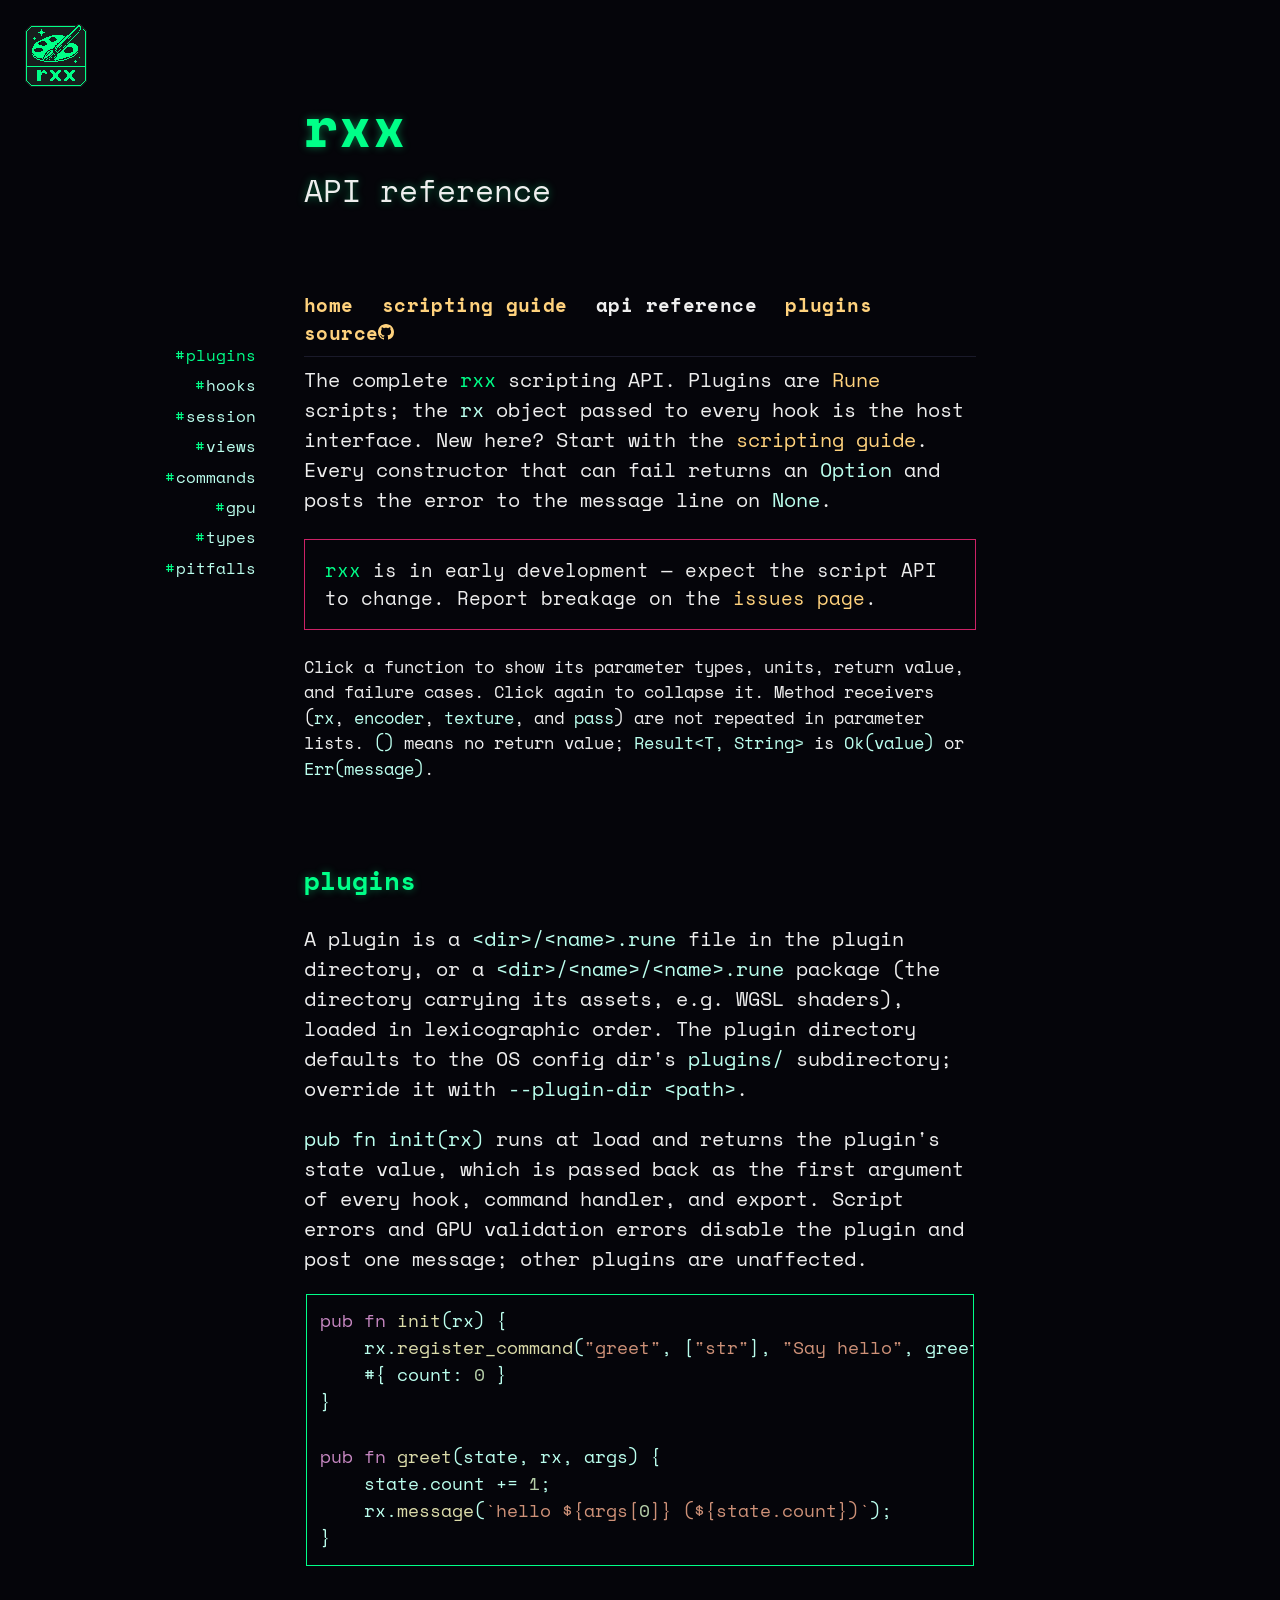
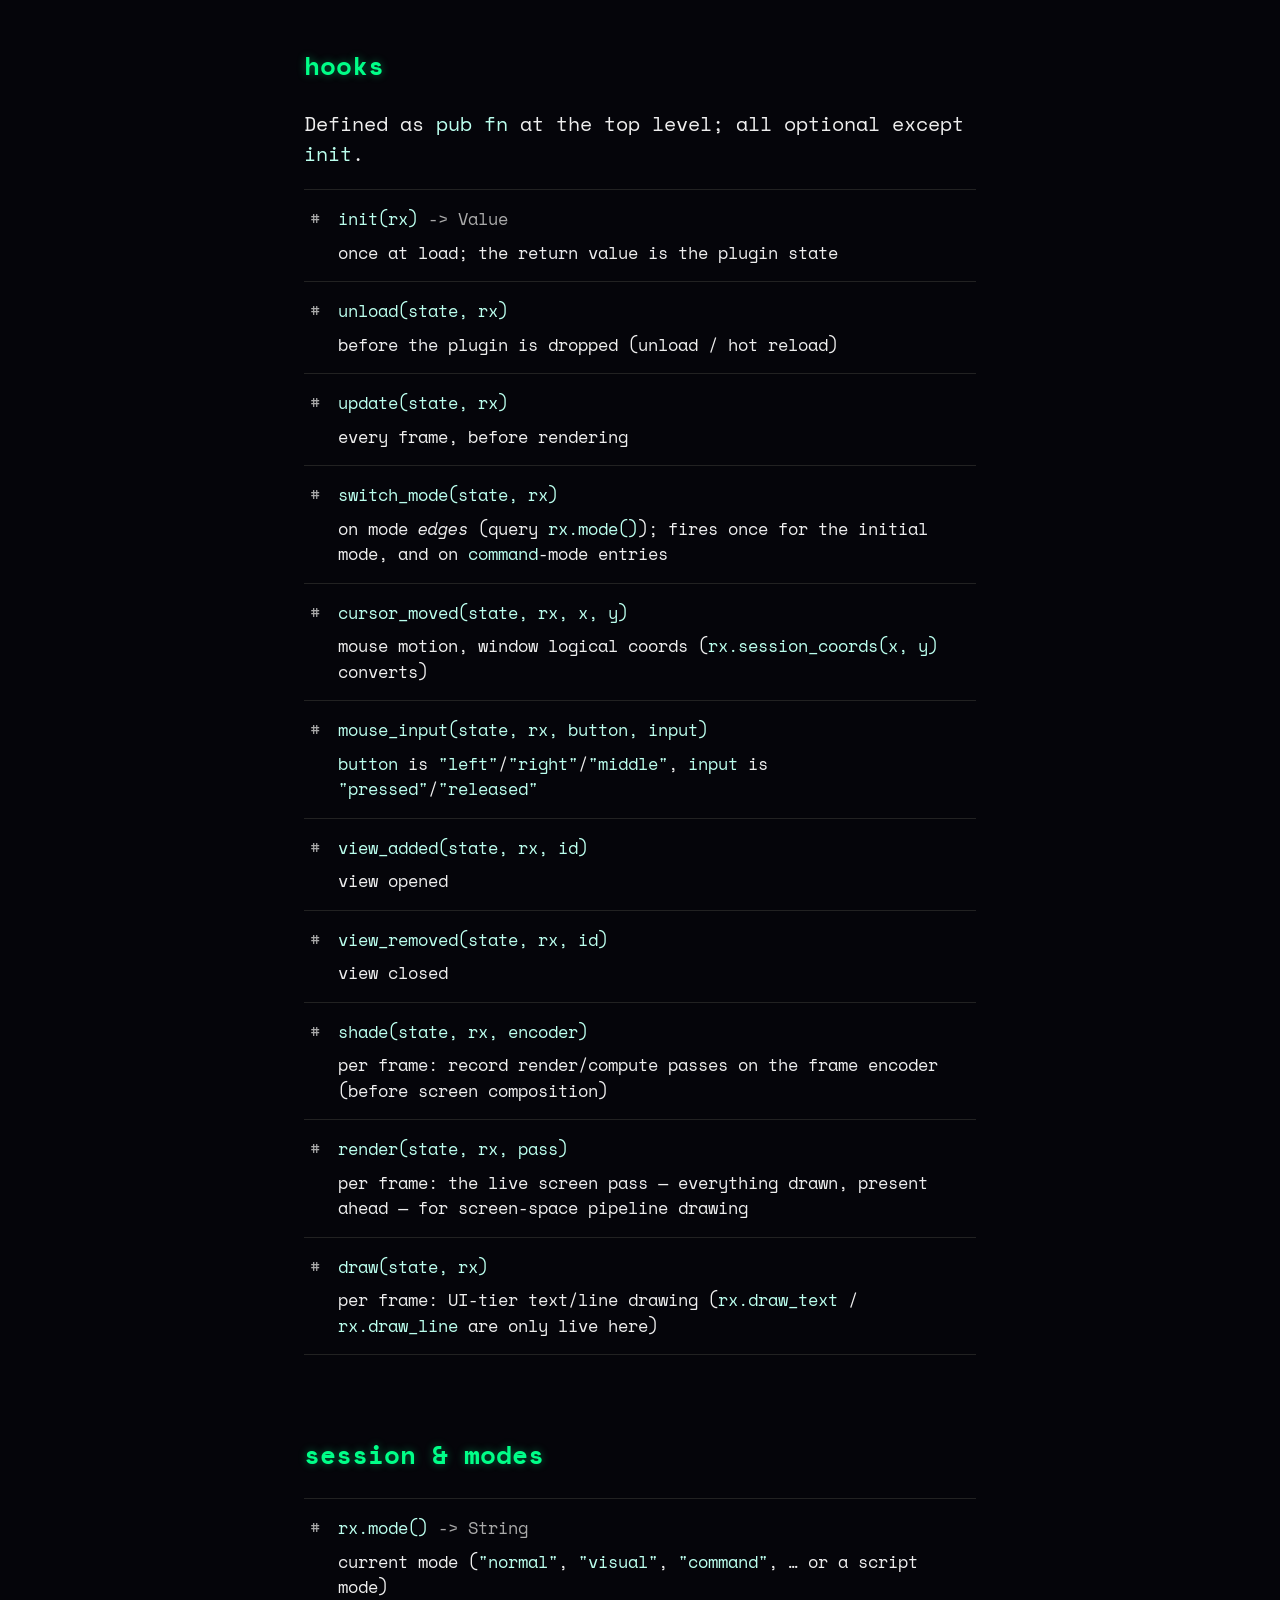
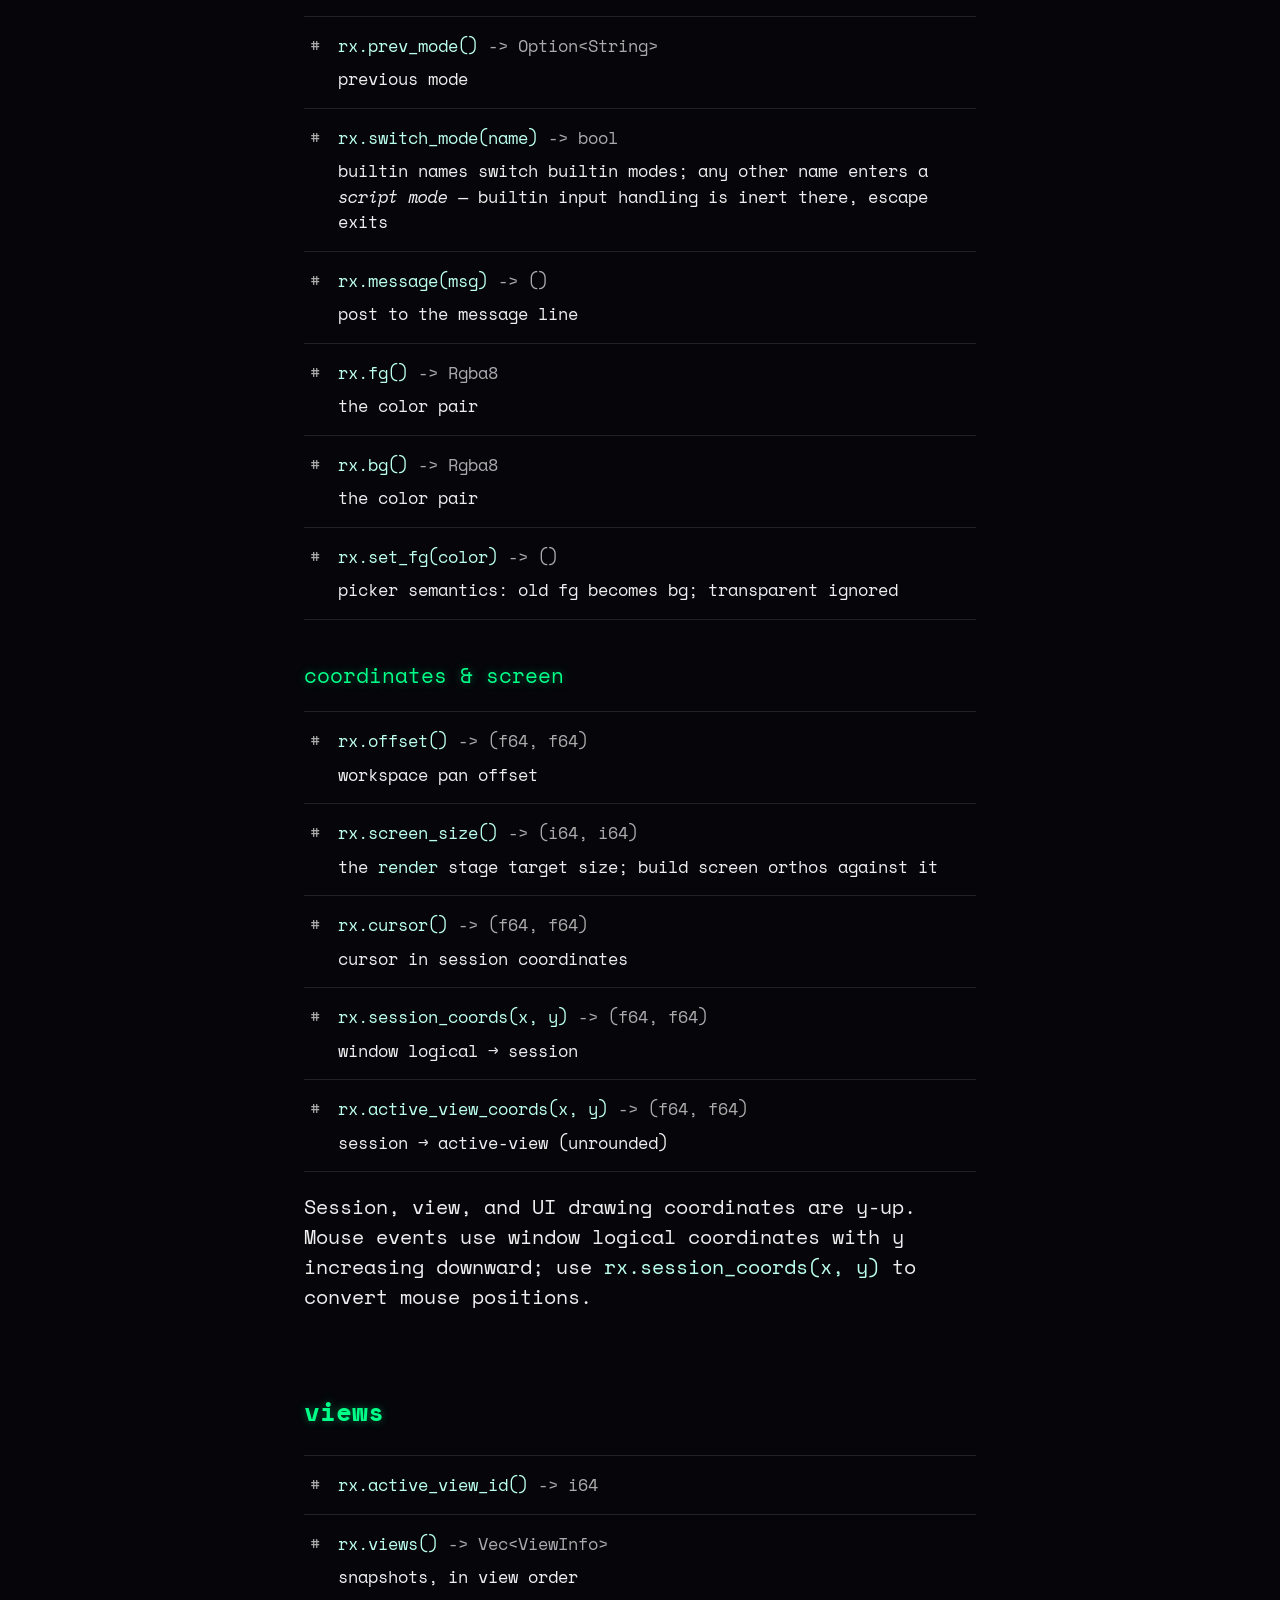
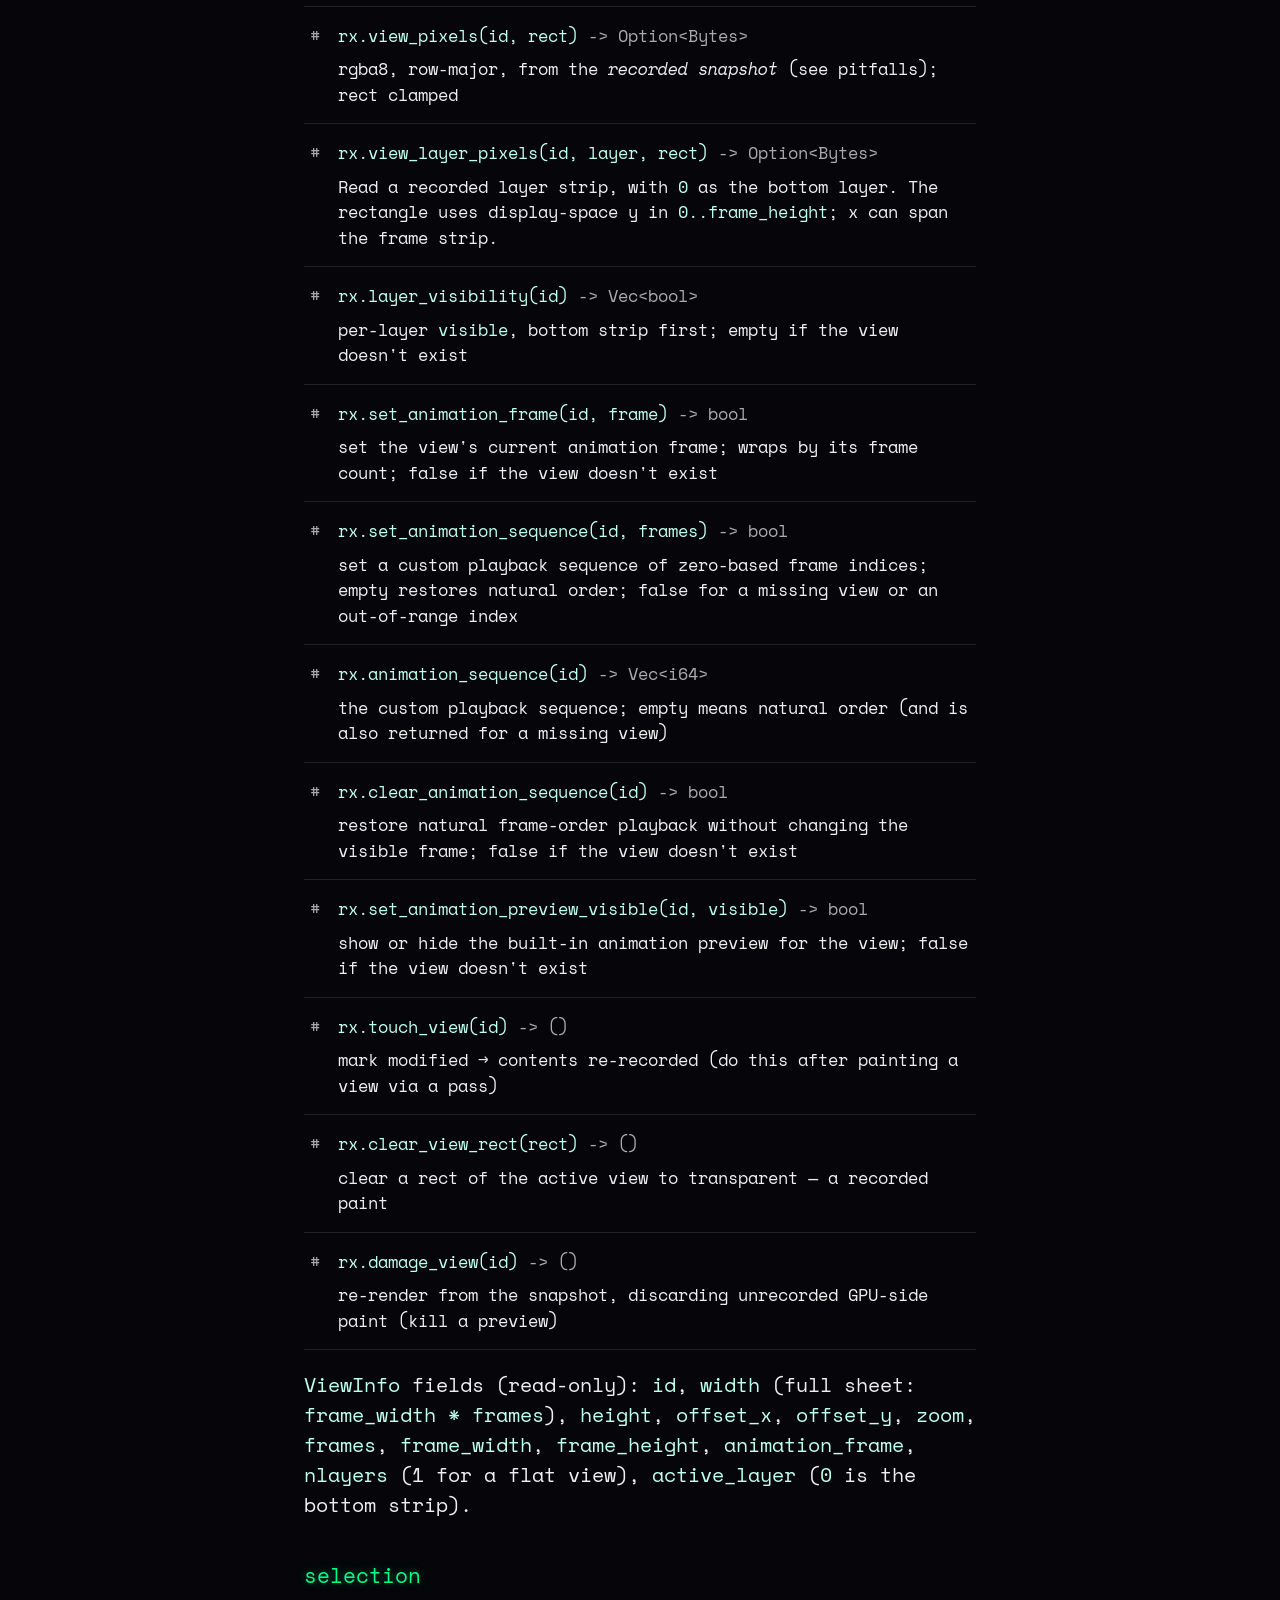
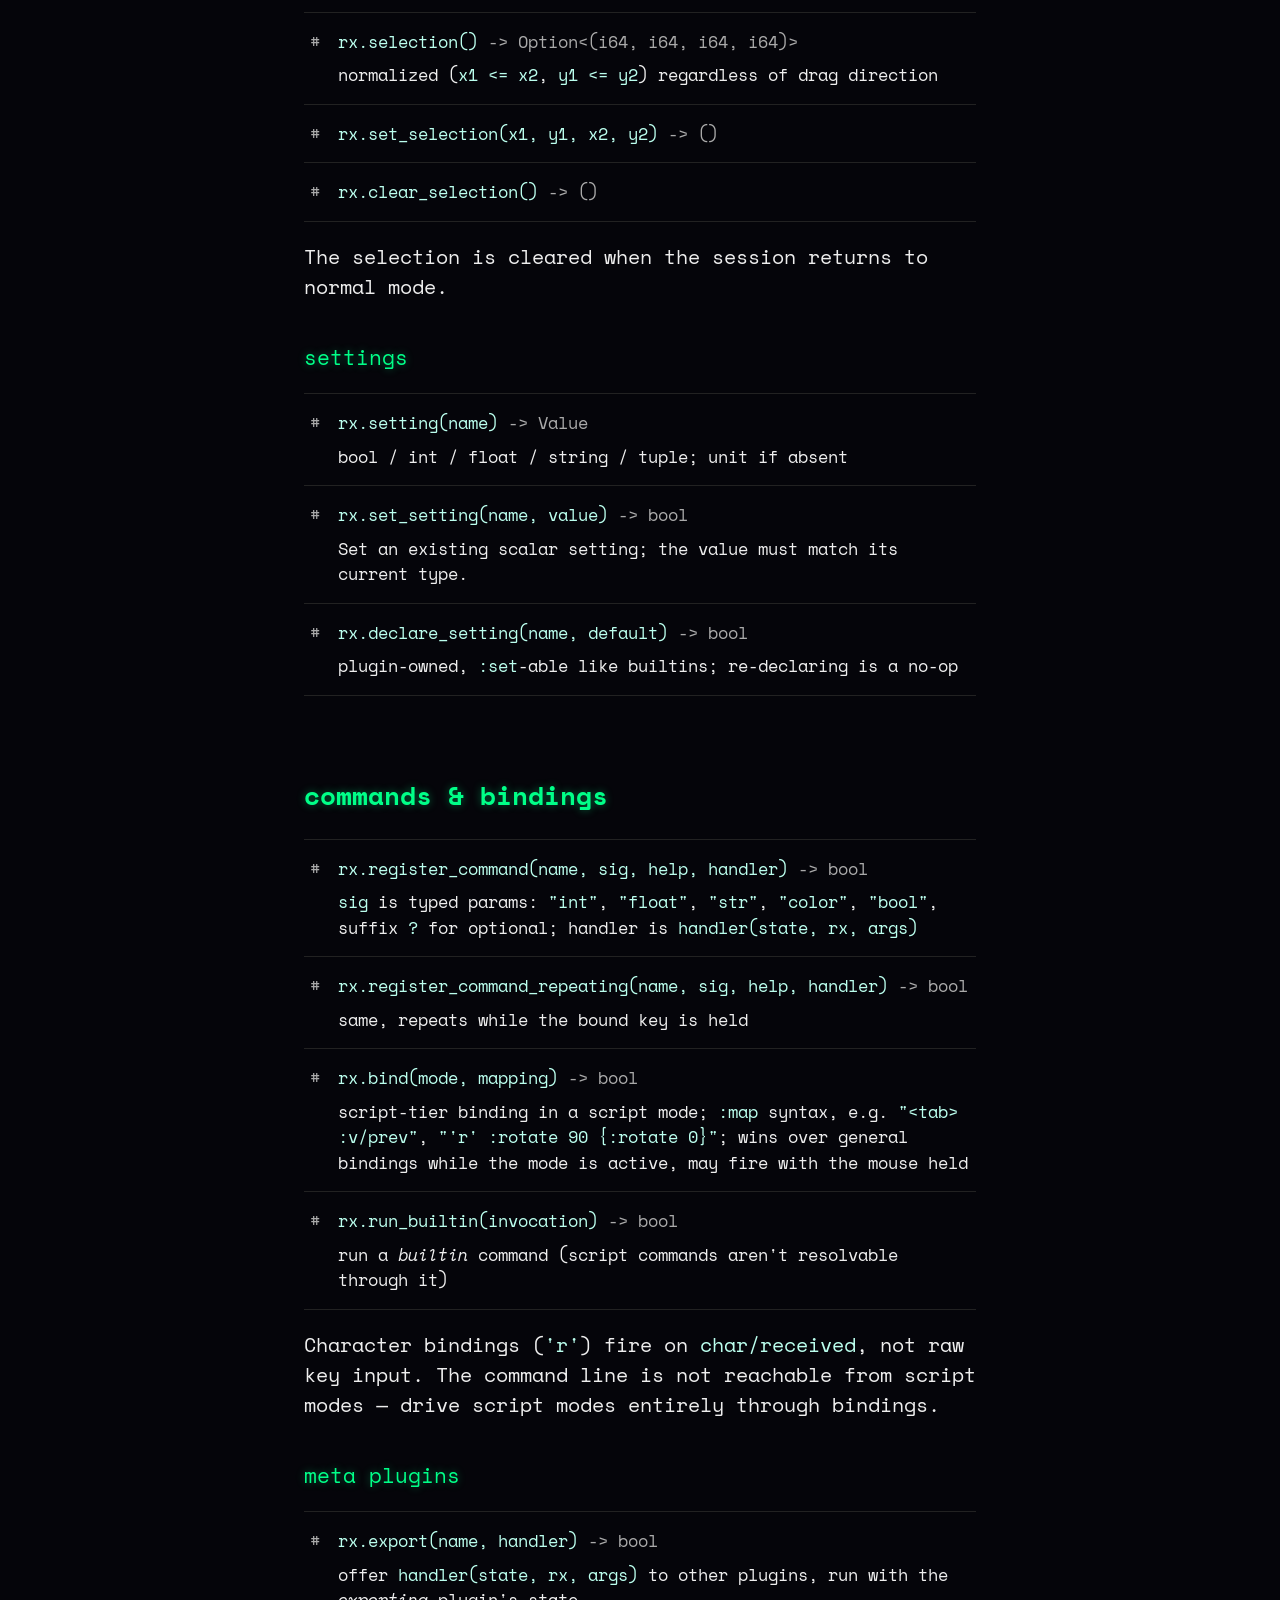
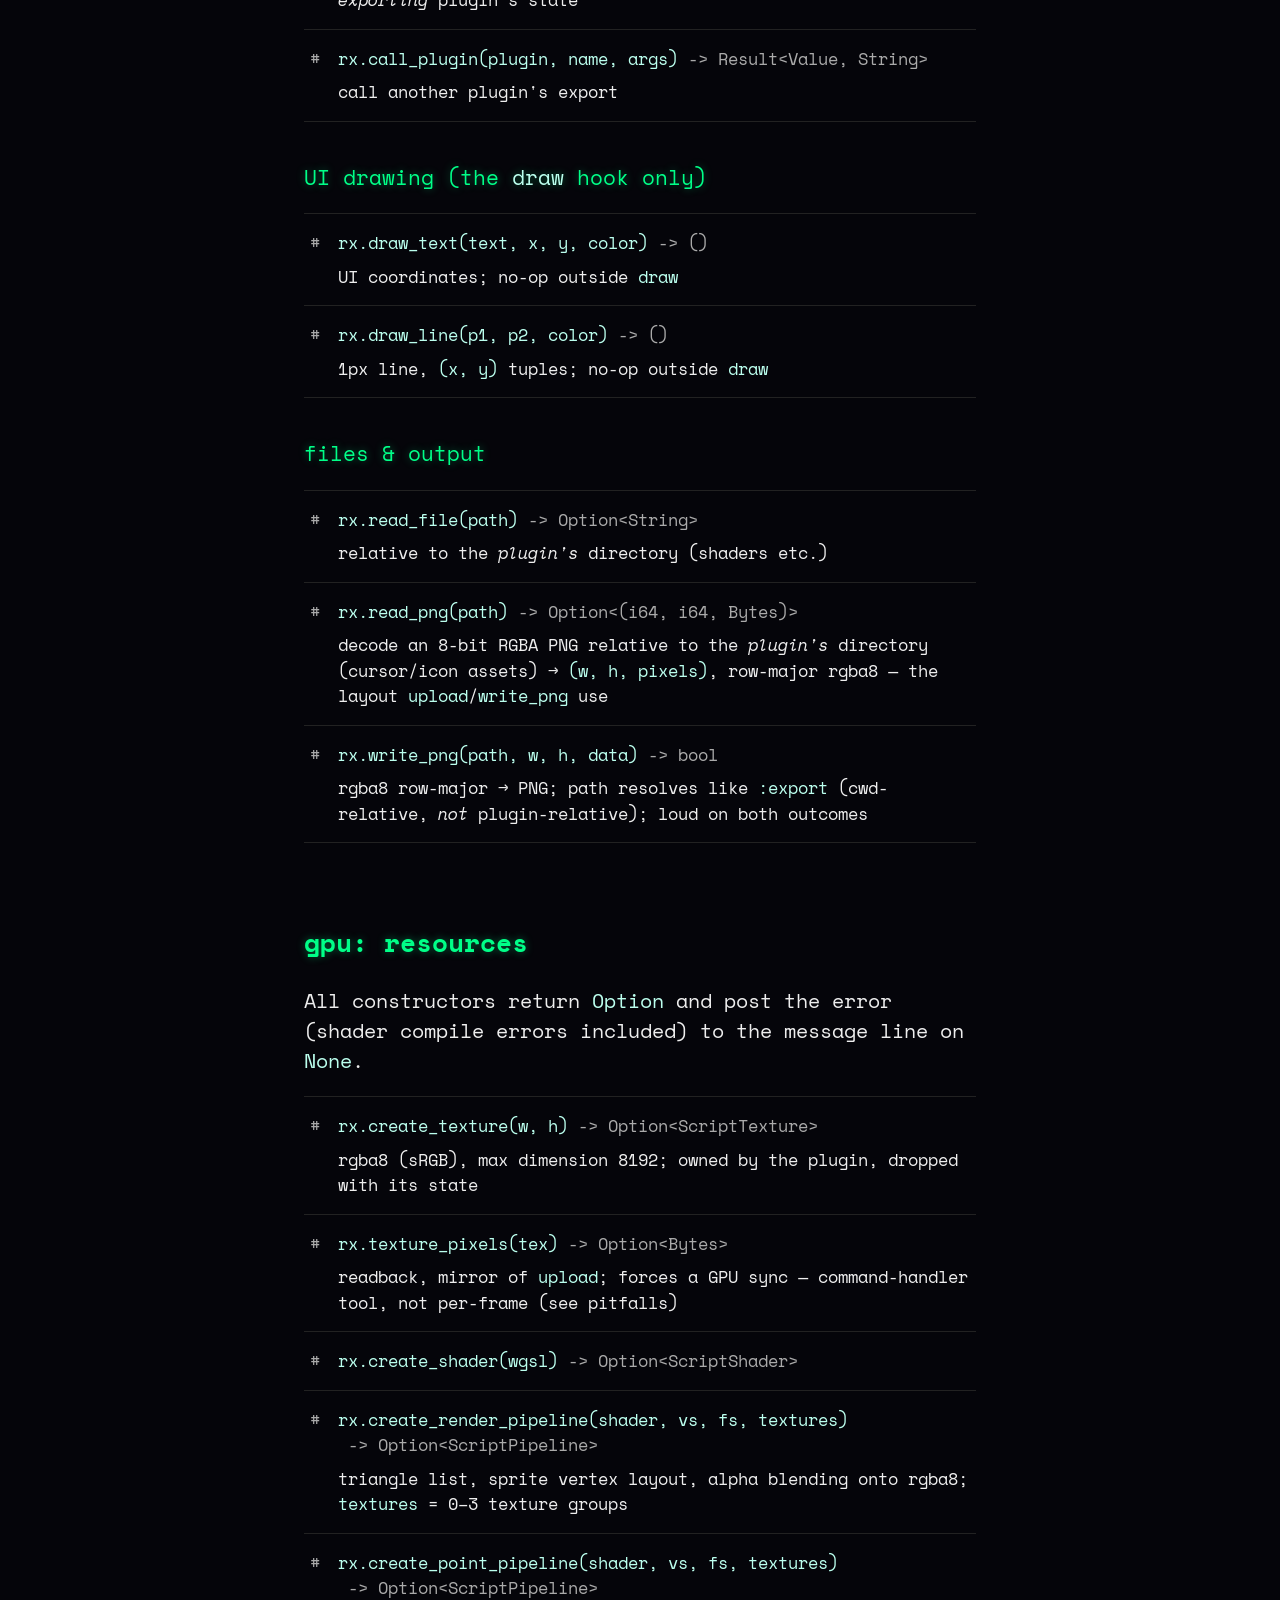
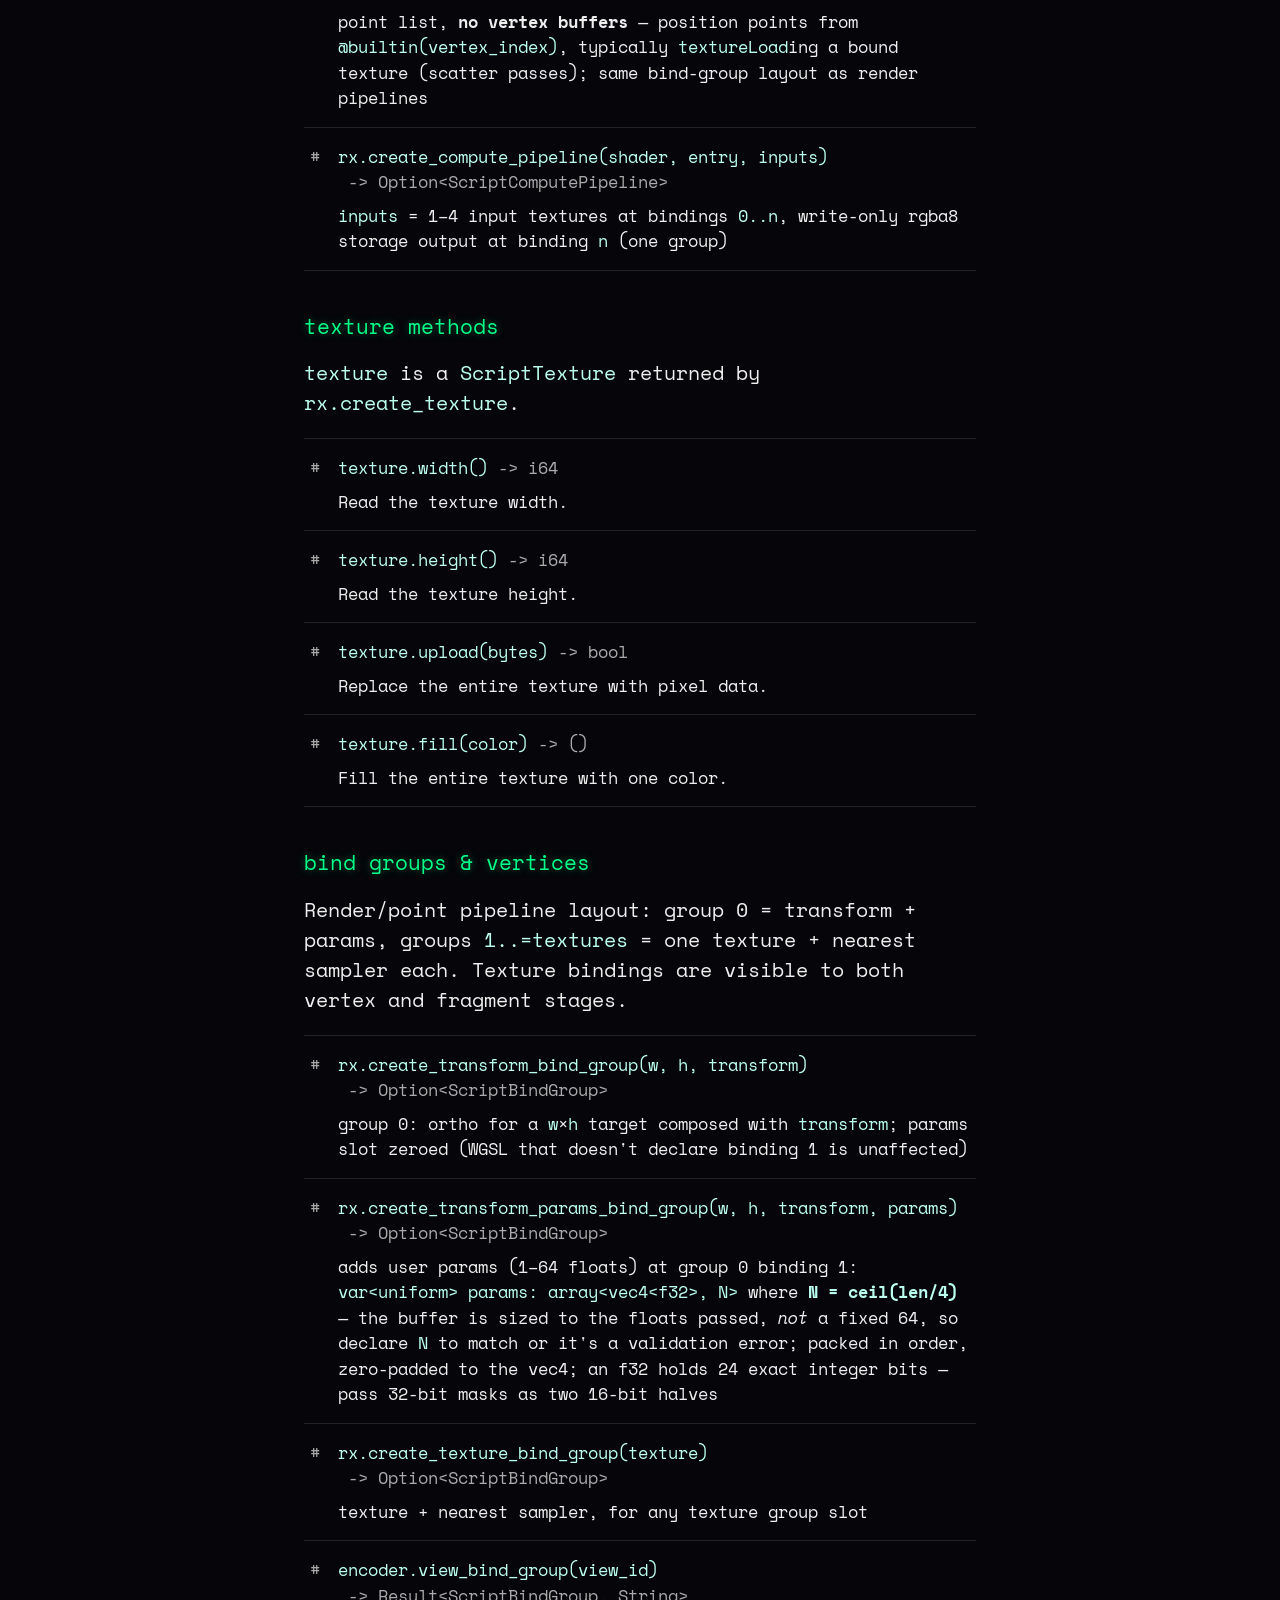
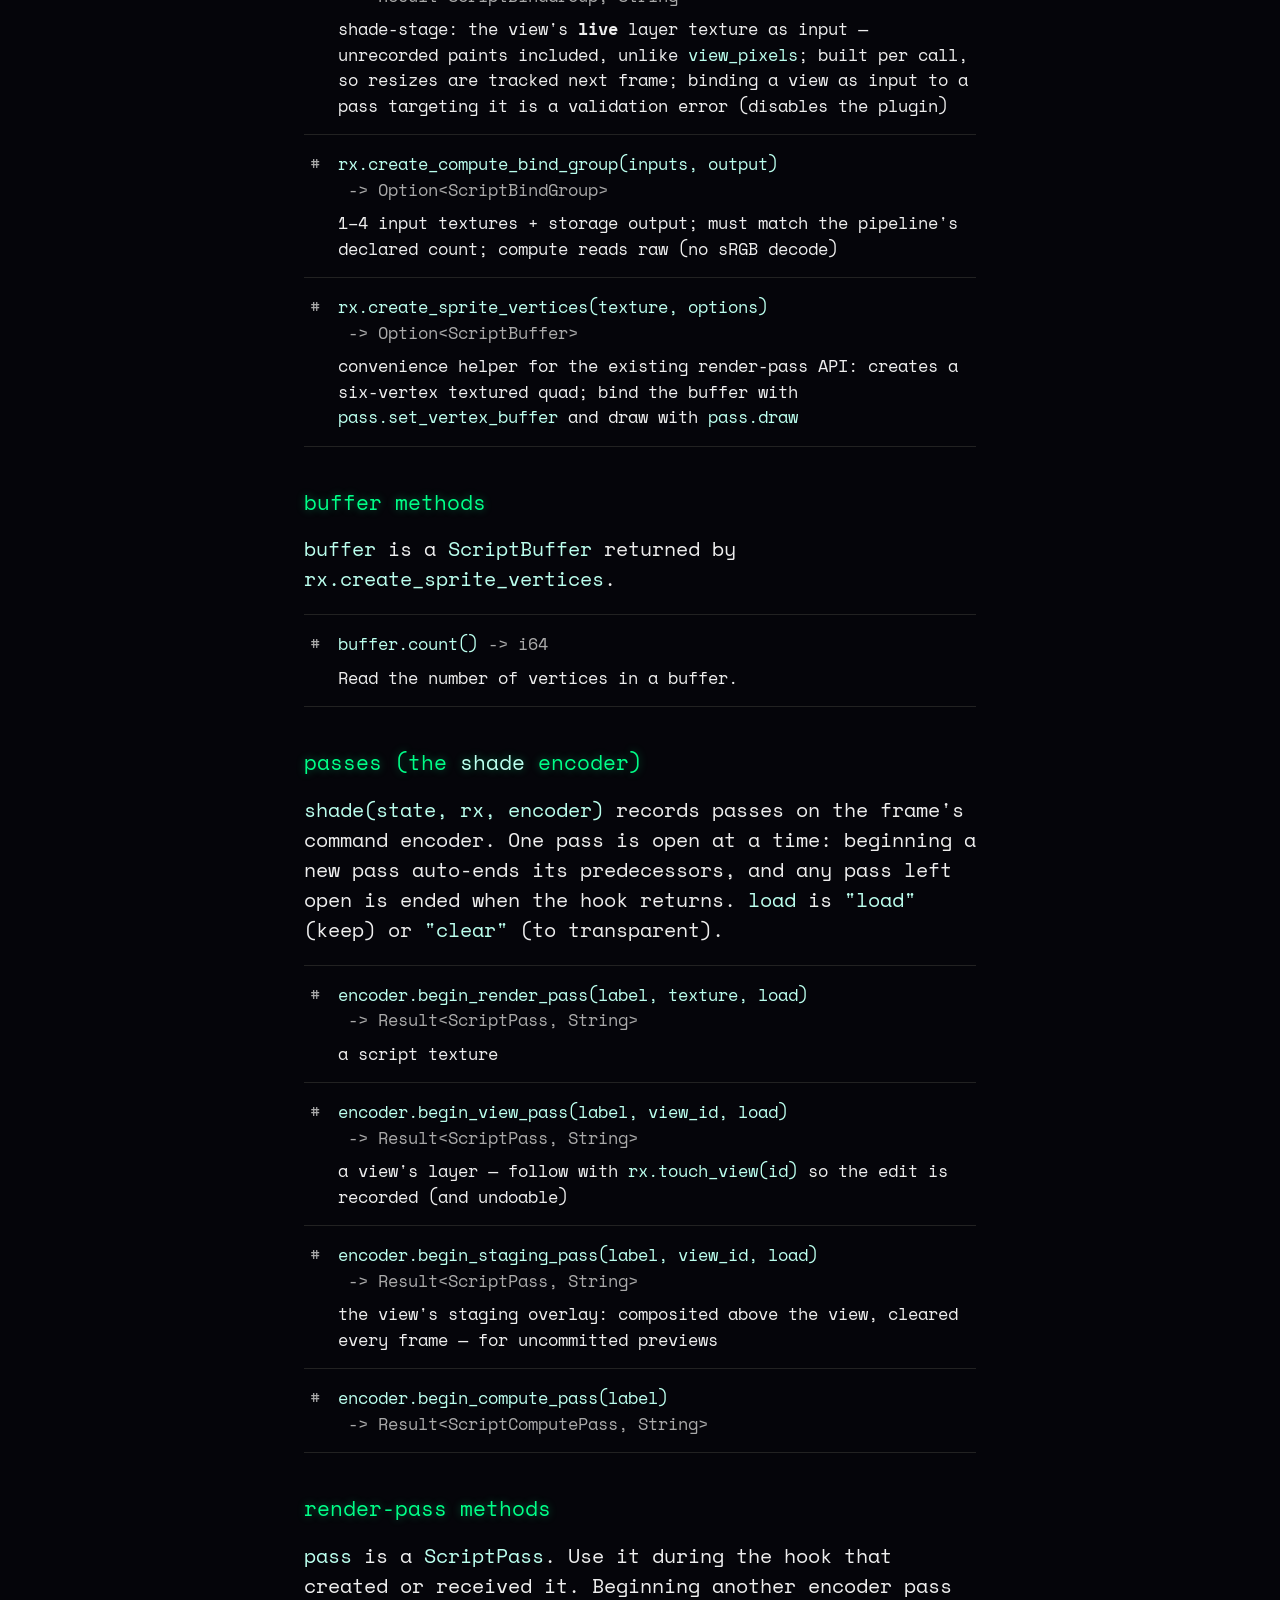
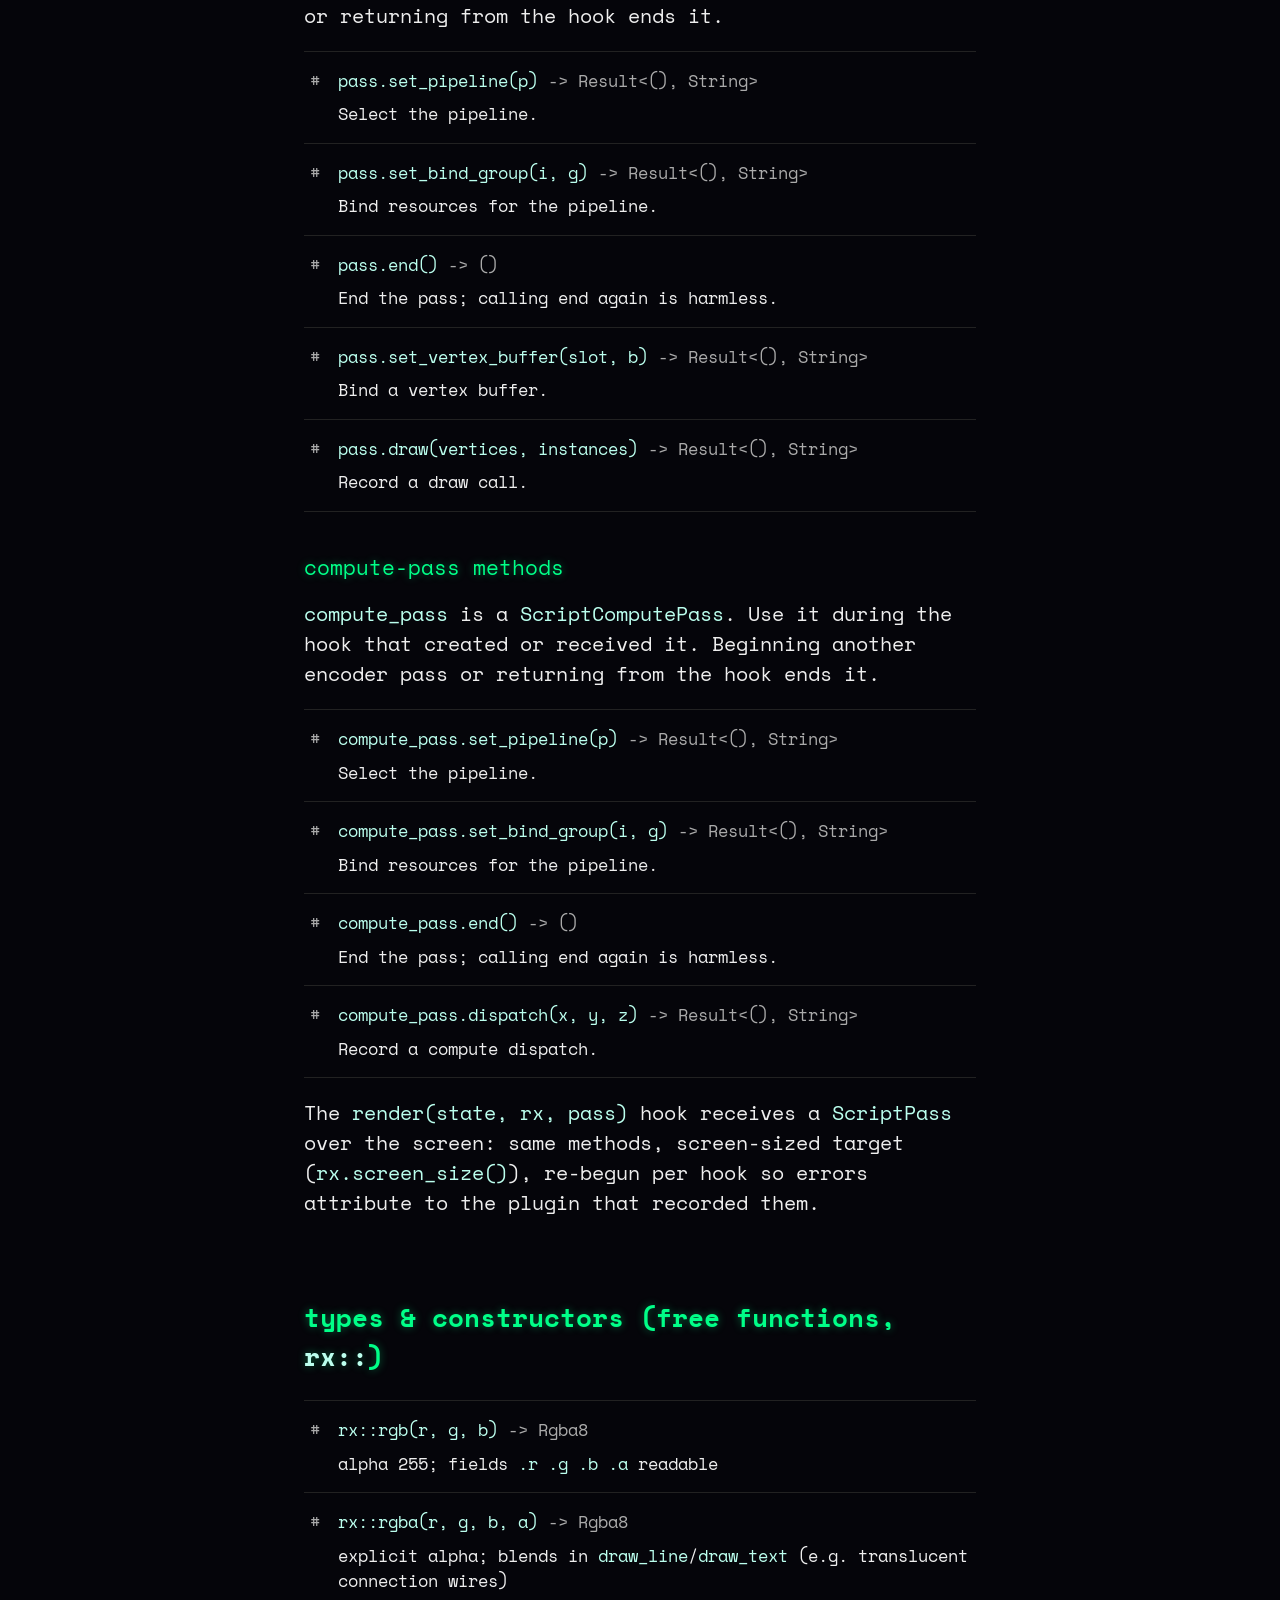
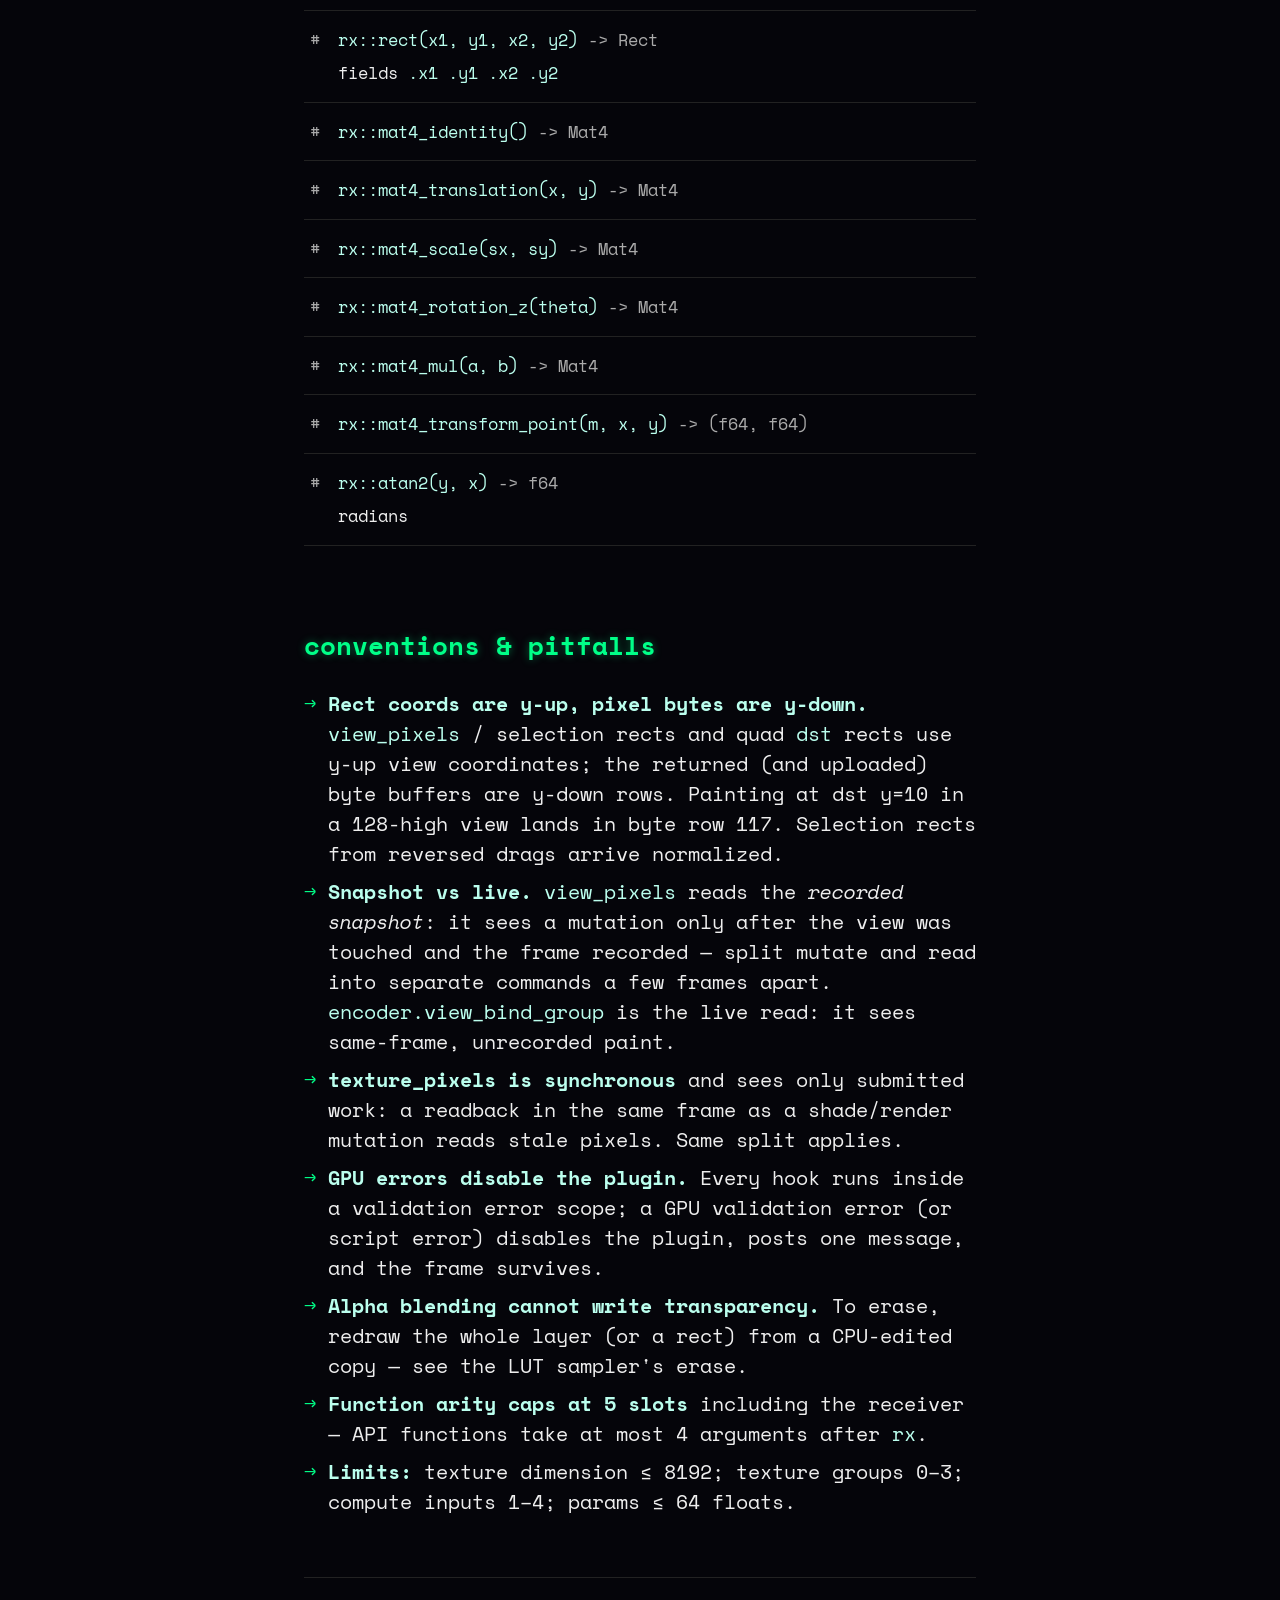
==== commit 61b1d6cf: "Use CSS-first API contents navigation and add footer links" ====
--- a/www/api-reference.html
+++ b/www/api-reference.html
@@ -12,10 +12,10 @@
   <link rel="preconnect" href="https://fonts.gstatic.com" crossorigin>
   <link href="https://fonts.googleapis.com/css2?family=Space+Mono:ital,wght@0,400;0,700;1,400&display=swap" rel="stylesheet">
   <link rel="stylesheet" href="style.css?v=reference-3">
-  <link rel="stylesheet" href="api-reference.css?v=17">
-  <script src="api-reference.js?v=5" defer></script>
+  <link rel="stylesheet" href="api-reference.css?v=19">
+  <script src="api-reference.js?v=6" defer></script>
 </head>
-<body class="api-reference">
+<body id="top" class="api-reference">
 
   <p class="logo">
     <a href="/"><img src="rxx.png" alt="rxx"></a>
@@ -33,15 +33,176 @@
     <a href="plugins.html">plugins</a>
     <a href="https://github.com/guysv/rxx">source<svg class="gh" width="16" height="16" viewBox="0 0 16 16" aria-hidden="true"><path fill="currentColor" d="M8 0C3.58 0 0 3.58 0 8c0 3.54 2.29 6.53 5.47 7.59.4.07.55-.17.55-.38 0-.19-.01-.82-.01-1.49-2.01.37-2.53-.49-2.69-.94-.09-.23-.48-.94-.82-1.13-.28-.15-.68-.52-.01-.53.63-.01 1.08.58 1.23.82.72 1.21 1.87.87 2.33.66.07-.52.28-.87.51-1.07-1.78-.2-3.64-.89-3.64-3.95 0-.87.31-1.59.82-2.15-.08-.2-.36-1.02.08-2.12 0 0 .67-.21 2.2.82.64-.18 1.32-.27 2-.27.68 0 1.36.09 2 .27 1.53-1.04 2.2-.82 2.2-.82.44 1.1.16 1.92.08 2.12.51.56.82 1.27.82 2.15 0 3.07-1.87 3.75-3.65 3.95.29.25.54.73.54 1.48 0 1.07-.01 1.93-.01 2.2 0 .21.15.46.55.38A8.013 8.013 0 0 0 16 8c0-4.42-3.58-8-8-8z"/></svg></a>
   </p>
-  <nav class="nav nav-sections nav-toc" aria-label="API contents">
-    <a href="#plugins">plugins</a>
-    <a href="#hooks">hooks</a>
-    <a href="#session">session</a>
-    <a href="#views">views</a>
-    <a href="#commands">commands</a>
-    <a href="#gpu">gpu</a>
-    <a href="#types">types</a>
-    <a href="#pitfalls">pitfalls</a>
+  <nav class="nav nav-sections nav-toc api-toc" aria-label="API contents">
+    <ul>
+      <li class="api-toc-branch"><a href="#plugins">plugins</a></li>
+      <li class="api-toc-branch"><a href="#hooks">hooks</a>
+        <ul>
+          <li class="api-toc-api"><a href="#init">init</a></li>
+          <li class="api-toc-api"><a href="#unload">unload</a></li>
+          <li class="api-toc-api"><a href="#update">update</a></li>
+          <li class="api-toc-api"><a href="#switch_mode">switch_mode</a></li>
+          <li class="api-toc-api"><a href="#cursor_moved">cursor_moved</a></li>
+          <li class="api-toc-api"><a href="#mouse_input">mouse_input</a></li>
+          <li class="api-toc-api"><a href="#view_added">view_added</a></li>
+          <li class="api-toc-api"><a href="#view_removed">view_removed</a></li>
+          <li class="api-toc-api"><a href="#shade">shade</a></li>
+          <li class="api-toc-api"><a href="#render">render</a></li>
+          <li class="api-toc-api"><a href="#draw">draw</a></li>
+        </ul>
+      </li>
+      <li class="api-toc-branch"><a href="#session">session</a>
+        <ul>
+          <li class="api-toc-api"><a href="#rx-mode">rx.<wbr>mode</a></li>
+          <li class="api-toc-api"><a href="#rx-prev_mode">rx.<wbr>prev_mode</a></li>
+          <li class="api-toc-api"><a href="#rx-switch_mode">rx.<wbr>switch_mode</a></li>
+          <li class="api-toc-api"><a href="#rx-message">rx.<wbr>message</a></li>
+          <li class="api-toc-api"><a href="#rx-fg">rx.<wbr>fg</a></li>
+          <li class="api-toc-api"><a href="#rx-bg">rx.<wbr>bg</a></li>
+          <li class="api-toc-api"><a href="#rx-set_fg">rx.<wbr>set_fg</a></li>
+          <li class="api-toc-branch"><a href="#coordinates-screen">coordinates &amp; screen</a>
+            <ul>
+              <li class="api-toc-api"><a href="#rx-offset">rx.<wbr>offset</a></li>
+              <li class="api-toc-api"><a href="#rx-screen_size">rx.<wbr>screen_size</a></li>
+              <li class="api-toc-api"><a href="#rx-cursor">rx.<wbr>cursor</a></li>
+              <li class="api-toc-api"><a href="#rx-session_coords">rx.<wbr>session_coords</a></li>
+              <li class="api-toc-api"><a href="#rx-active_view_coords">rx.<wbr>active_view_coords</a></li>
+            </ul>
+          </li>
+        </ul>
+      </li>
+      <li class="api-toc-branch"><a href="#views">views</a>
+        <ul>
+          <li class="api-toc-api"><a href="#rx-active_view_id">rx.<wbr>active_view_id</a></li>
+          <li class="api-toc-api"><a href="#rx-views">rx.<wbr>views</a></li>
+          <li class="api-toc-api"><a href="#rx-view_pixels">rx.<wbr>view_pixels</a></li>
+          <li class="api-toc-api"><a href="#rx-view_layer_pixels">rx.<wbr>view_layer_pixels</a></li>
+          <li class="api-toc-api"><a href="#rx-layer_visibility">rx.<wbr>layer_visibility</a></li>
+          <li class="api-toc-api"><a href="#rx-set_animation_frame">rx.<wbr>set_animation_frame</a></li>
+          <li class="api-toc-api"><a href="#rx-set_animation_sequence">rx.<wbr>set_animation_sequence</a></li>
+          <li class="api-toc-api"><a href="#rx-animation_sequence">rx.<wbr>animation_sequence</a></li>
+          <li class="api-toc-api"><a href="#rx-clear_animation_sequence">rx.<wbr>clear_animation_sequence</a></li>
+          <li class="api-toc-api"><a href="#rx-set_animation_preview_visible">rx.<wbr>set_animation_preview_visible</a></li>
+          <li class="api-toc-api"><a href="#rx-touch_view">rx.<wbr>touch_view</a></li>
+          <li class="api-toc-api"><a href="#rx-clear_view_rect">rx.<wbr>clear_view_rect</a></li>
+          <li class="api-toc-api"><a href="#rx-damage_view">rx.<wbr>damage_view</a></li>
+          <li class="api-toc-branch"><a href="#selection">selection</a>
+            <ul>
+              <li class="api-toc-api"><a href="#rx-selection">rx.<wbr>selection</a></li>
+              <li class="api-toc-api"><a href="#rx-set_selection">rx.<wbr>set_selection</a></li>
+              <li class="api-toc-api"><a href="#rx-clear_selection">rx.<wbr>clear_selection</a></li>
+            </ul>
+          </li>
+          <li class="api-toc-branch"><a href="#settings">settings</a>
+            <ul>
+              <li class="api-toc-api"><a href="#rx-setting">rx.<wbr>setting</a></li>
+              <li class="api-toc-api"><a href="#rx-set_setting">rx.<wbr>set_setting</a></li>
+              <li class="api-toc-api"><a href="#rx-declare_setting">rx.<wbr>declare_setting</a></li>
+            </ul>
+          </li>
+        </ul>
+      </li>
+      <li class="api-toc-branch"><a href="#commands">commands</a>
+        <ul>
+          <li class="api-toc-api"><a href="#rx-register_command">rx.<wbr>register_command</a></li>
+          <li class="api-toc-api"><a href="#rx-register_command_repeating">rx.<wbr>register_command_repeating</a></li>
+          <li class="api-toc-api"><a href="#rx-bind">rx.<wbr>bind</a></li>
+          <li class="api-toc-api"><a href="#rx-run_builtin">rx.<wbr>run_builtin</a></li>
+          <li class="api-toc-branch"><a href="#meta-plugins">meta plugins</a>
+            <ul>
+              <li class="api-toc-api"><a href="#rx-export">rx.<wbr>export</a></li>
+              <li class="api-toc-api"><a href="#rx-call_plugin">rx.<wbr>call_plugin</a></li>
+            </ul>
+          </li>
+          <li class="api-toc-branch"><a href="#ui-drawing">UI drawing (the draw hook only)</a>
+            <ul>
+              <li class="api-toc-api"><a href="#rx-draw_text">rx.<wbr>draw_text</a></li>
+              <li class="api-toc-api"><a href="#rx-draw_line">rx.<wbr>draw_line</a></li>
+            </ul>
+          </li>
+          <li class="api-toc-branch"><a href="#files-output">files &amp; output</a>
+            <ul>
+              <li class="api-toc-api"><a href="#rx-read_file">rx.<wbr>read_file</a></li>
+              <li class="api-toc-api"><a href="#rx-read_png">rx.<wbr>read_png</a></li>
+              <li class="api-toc-api"><a href="#rx-write_png">rx.<wbr>write_png</a></li>
+            </ul>
+          </li>
+        </ul>
+      </li>
+      <li class="api-toc-branch"><a href="#gpu">gpu</a>
+        <ul>
+          <li class="api-toc-api"><a href="#rx-create_texture">rx.<wbr>create_texture</a></li>
+          <li class="api-toc-api"><a href="#rx-texture_pixels">rx.<wbr>texture_pixels</a></li>
+          <li class="api-toc-api"><a href="#rx-create_shader">rx.<wbr>create_shader</a></li>
+          <li class="api-toc-api"><a href="#rx-create_render_pipeline">rx.<wbr>create_render_pipeline</a></li>
+          <li class="api-toc-api"><a href="#rx-create_point_pipeline">rx.<wbr>create_point_pipeline</a></li>
+          <li class="api-toc-api"><a href="#rx-create_compute_pipeline">rx.<wbr>create_compute_pipeline</a></li>
+          <li class="api-toc-branch"><a href="#texture-methods">texture methods</a>
+            <ul>
+              <li class="api-toc-api"><a href="#texture-width">texture.<wbr>width</a></li>
+              <li class="api-toc-api"><a href="#texture-height">texture.<wbr>height</a></li>
+              <li class="api-toc-api"><a href="#texture-upload">texture.<wbr>upload</a></li>
+              <li class="api-toc-api"><a href="#texture-fill">texture.<wbr>fill</a></li>
+            </ul>
+          </li>
+          <li class="api-toc-branch"><a href="#bind-groups-vertices">bind groups &amp; vertices</a>
+            <ul>
+              <li class="api-toc-api"><a href="#rx-create_transform_bind_group">rx.<wbr>create_transform_bind_group</a></li>
+              <li class="api-toc-api"><a href="#rx-create_transform_params_bind_group">rx.<wbr>create_transform_params_bind_group</a></li>
+              <li class="api-toc-api"><a href="#rx-create_texture_bind_group">rx.<wbr>create_texture_bind_group</a></li>
+              <li class="api-toc-api"><a href="#encoder-view_bind_group">encoder.<wbr>view_bind_group</a></li>
+              <li class="api-toc-api"><a href="#rx-create_compute_bind_group">rx.<wbr>create_compute_bind_group</a></li>
+              <li class="api-toc-api"><a href="#rx-create_sprite_vertices">rx.<wbr>create_sprite_vertices</a></li>
+            </ul>
+          </li>
+          <li class="api-toc-branch"><a href="#buffer-methods">buffer methods</a>
+            <ul>
+              <li class="api-toc-api"><a href="#buffer-count">buffer.<wbr>count</a></li>
+            </ul>
+          </li>
+          <li class="api-toc-branch"><a href="#passes">passes (the shade encoder)</a>
+            <ul>
+              <li class="api-toc-api"><a href="#encoder-begin_render_pass">encoder.<wbr>begin_render_pass</a></li>
+              <li class="api-toc-api"><a href="#encoder-begin_view_pass">encoder.<wbr>begin_view_pass</a></li>
+              <li class="api-toc-api"><a href="#encoder-begin_staging_pass">encoder.<wbr>begin_staging_pass</a></li>
+              <li class="api-toc-api"><a href="#encoder-begin_compute_pass">encoder.<wbr>begin_compute_pass</a></li>
+            </ul>
+          </li>
+          <li class="api-toc-branch"><a href="#render-pass-methods">render-pass methods</a>
+            <ul>
+              <li class="api-toc-api"><a href="#pass-set_pipeline">pass.<wbr>set_pipeline</a></li>
+              <li class="api-toc-api"><a href="#pass-set_bind_group">pass.<wbr>set_bind_group</a></li>
+              <li class="api-toc-api"><a href="#pass-end">pass.<wbr>end</a></li>
+              <li class="api-toc-api"><a href="#pass-set_vertex_buffer">pass.<wbr>set_vertex_buffer</a></li>
+              <li class="api-toc-api"><a href="#pass-draw">pass.<wbr>draw</a></li>
+            </ul>
+          </li>
+          <li class="api-toc-branch"><a href="#compute-pass-methods">compute-pass methods</a>
+            <ul>
+              <li class="api-toc-api"><a href="#compute_pass-set_pipeline">compute_pass.<wbr>set_pipeline</a></li>
+              <li class="api-toc-api"><a href="#compute_pass-set_bind_group">compute_pass.<wbr>set_bind_group</a></li>
+              <li class="api-toc-api"><a href="#compute_pass-end">compute_pass.<wbr>end</a></li>
+              <li class="api-toc-api"><a href="#compute_pass-dispatch">compute_pass.<wbr>dispatch</a></li>
+            </ul>
+          </li>
+        </ul>
+      </li>
+      <li class="api-toc-branch"><a href="#types">types</a>
+        <ul>
+          <li class="api-toc-api"><a href="#rx-rgb">rx::<wbr>rgb</a></li>
+          <li class="api-toc-api"><a href="#rx-rgba">rx::<wbr>rgba</a></li>
+          <li class="api-toc-api"><a href="#rx-rect">rx::<wbr>rect</a></li>
+          <li class="api-toc-api"><a href="#rx-mat4_identity">rx::<wbr>mat4_identity</a></li>
+          <li class="api-toc-api"><a href="#rx-mat4_translation">rx::<wbr>mat4_translation</a></li>
+          <li class="api-toc-api"><a href="#rx-mat4_scale">rx::<wbr>mat4_scale</a></li>
+          <li class="api-toc-api"><a href="#rx-mat4_rotation_z">rx::<wbr>mat4_rotation_z</a></li>
+          <li class="api-toc-api"><a href="#rx-mat4_mul">rx::<wbr>mat4_mul</a></li>
+          <li class="api-toc-api"><a href="#rx-mat4_transform_point">rx::<wbr>mat4_transform_point</a></li>
+          <li class="api-toc-api"><a href="#rx-atan2">rx::<wbr>atan2</a></li>
+        </ul>
+      </li>
+      <li class="api-toc-branch"><a href="#pitfalls">pitfalls</a></li>
+    </ul>
   </nav>
 
   <p>
@@ -1388,7 +1549,7 @@
   <hr>
 
   <div class="footer">
-    <p><a href="index.html">back to home</a></p>
+    <p><a href="#top">back to top</a> - <a href="index.html">back to home</a></p>
     <p>&copy; 2026 Guy Sviry</p>
   </div>
 
--- a/www/api-reference.css
+++ b/www/api-reference.css
@@ -61,7 +61,8 @@
   .api-toc::-webkit-scrollbar { display: none; }
   .api-toc > ul { display: block; }
   .api-toc .is-active > ul,
-  .api-toc li:focus-within > ul { display: block; }
+  .api-toc li:focus-within > ul,
+  .api-toc li:hover > ul { display: block; }
   .api-toc li > ul {
     width: max-content;
     max-width: 100%;
@@ -79,6 +80,61 @@
   .api-toc a[aria-current="location"] { color: #00ff88; }
 }
 
+@supports (scroll-target-group: auto) and selector(a:target-current) {
+  @media (min-width: 1100px) {
+    .api-toc {
+      scroll-target-group: auto;
+      top: 24px;
+      bottom: 24px;
+      display: flex;
+      flex-direction: column;
+      max-height: none;
+      overflow: visible;
+      padding: 0;
+      pointer-events: none;
+    }
+    /* Start at 336px; give up the spacer as the expanded tree grows. */
+    .api-toc::before {
+      content: "";
+      flex: 0 1 312px;
+    }
+    .api-toc > ul {
+      flex: 0 0 auto;
+      box-sizing: border-box;
+      max-height: 100%;
+      overflow-y: auto;
+      overscroll-behavior: contain;
+      scrollbar-width: none;
+      padding-block: 4px;
+      pointer-events: auto;
+    }
+    .api-toc > ul::-webkit-scrollbar { display: none; }
+    /* Keep link boxes in the scroll group even while their branch is folded. */
+    .api-toc li > ul {
+      display: block;
+      height: 0;
+      overflow: hidden;
+      margin-block: 0;
+    }
+    .api-toc li:has(a:target-current) > ul,
+    .api-toc li:focus-within > ul,
+    .api-toc li:hover > ul {
+      height: auto;
+      overflow: visible;
+      margin-block: 4px 8px;
+    }
+    .api-toc a:target-current { color: #00ff88; }
+    .api-toc > ul > li:has(.api-toc-branch a:target-current) > ul > .api-toc-api {
+      height: 0;
+      overflow: hidden;
+    }
+    .api-toc > ul > li:has(.api-toc-branch a:target-current) > ul > .api-toc-api:focus-within {
+      height: auto;
+      overflow: visible;
+    }
+  }
+}
+
 @media (max-width: 600px) {
   .api-signature-mobile .api-params { display: block; padding-left: 2ch; }
   .api-signature-mobile .api-param { display: block; }
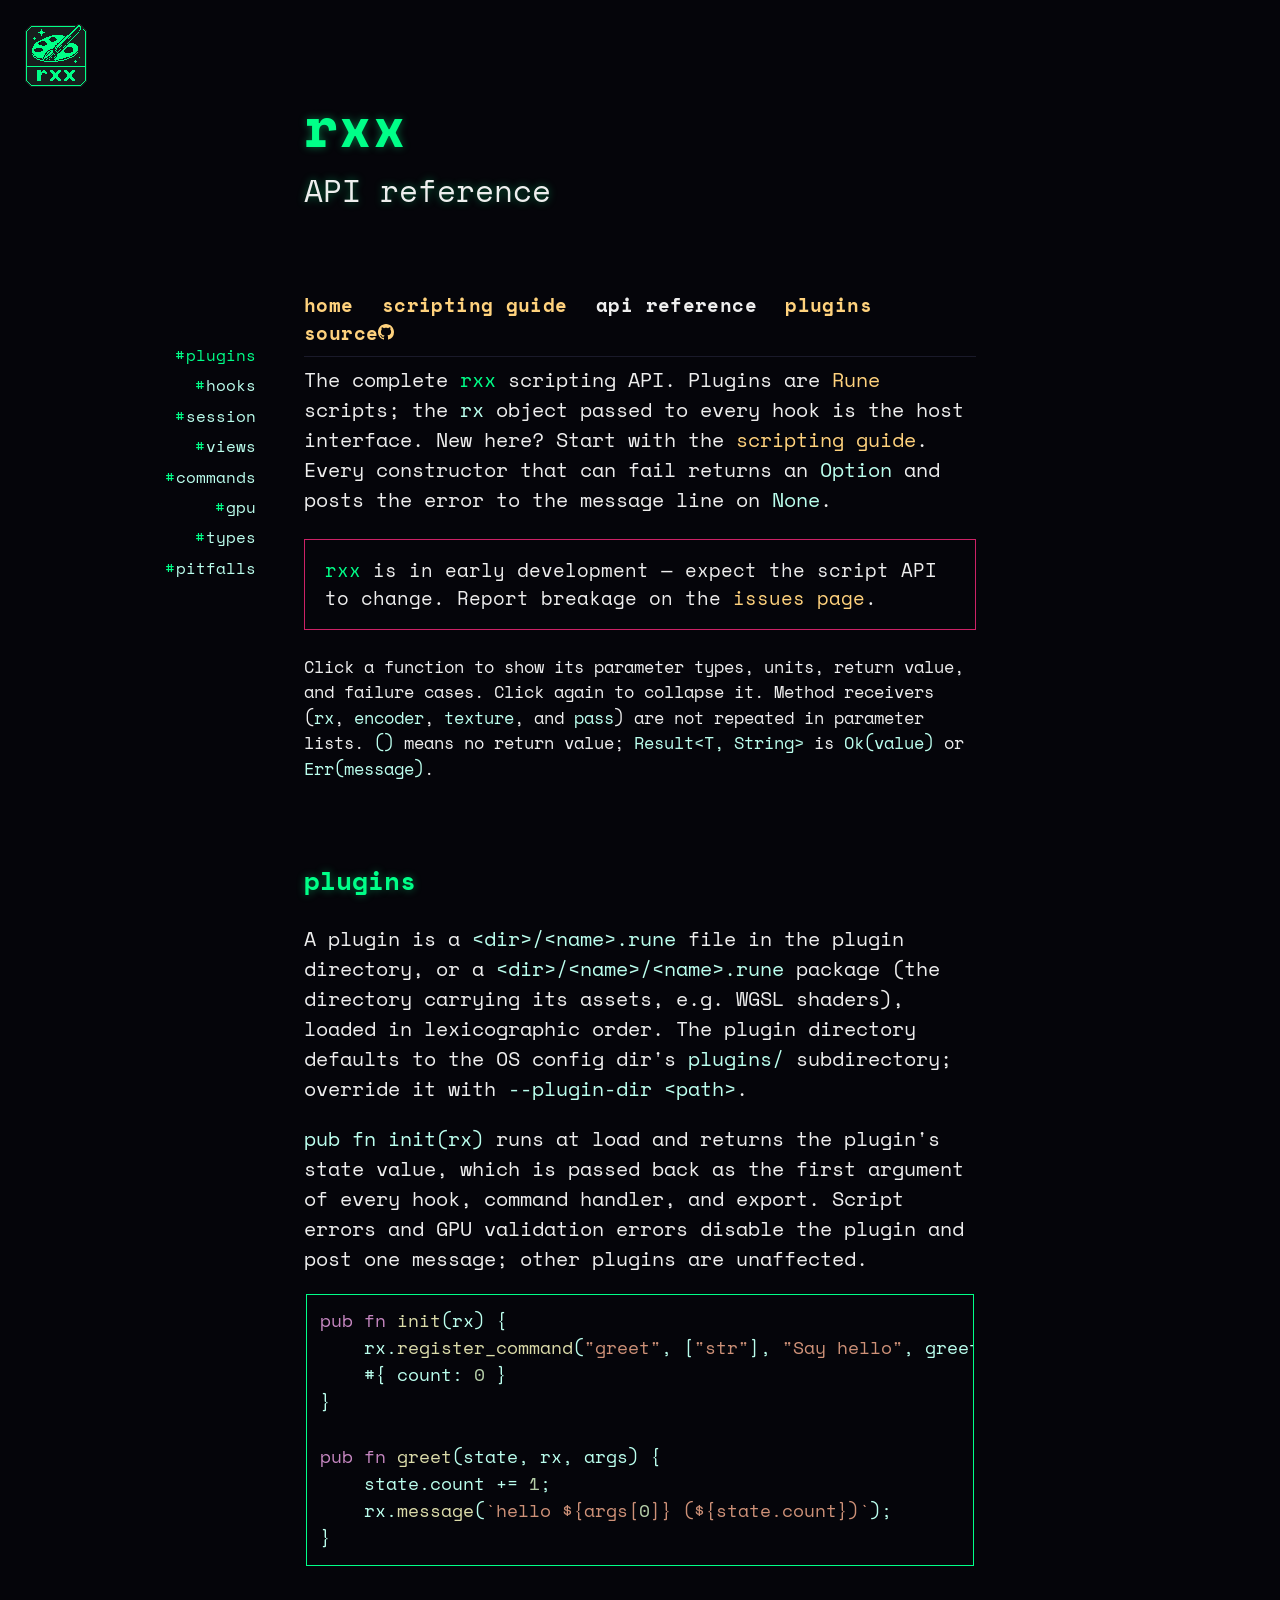
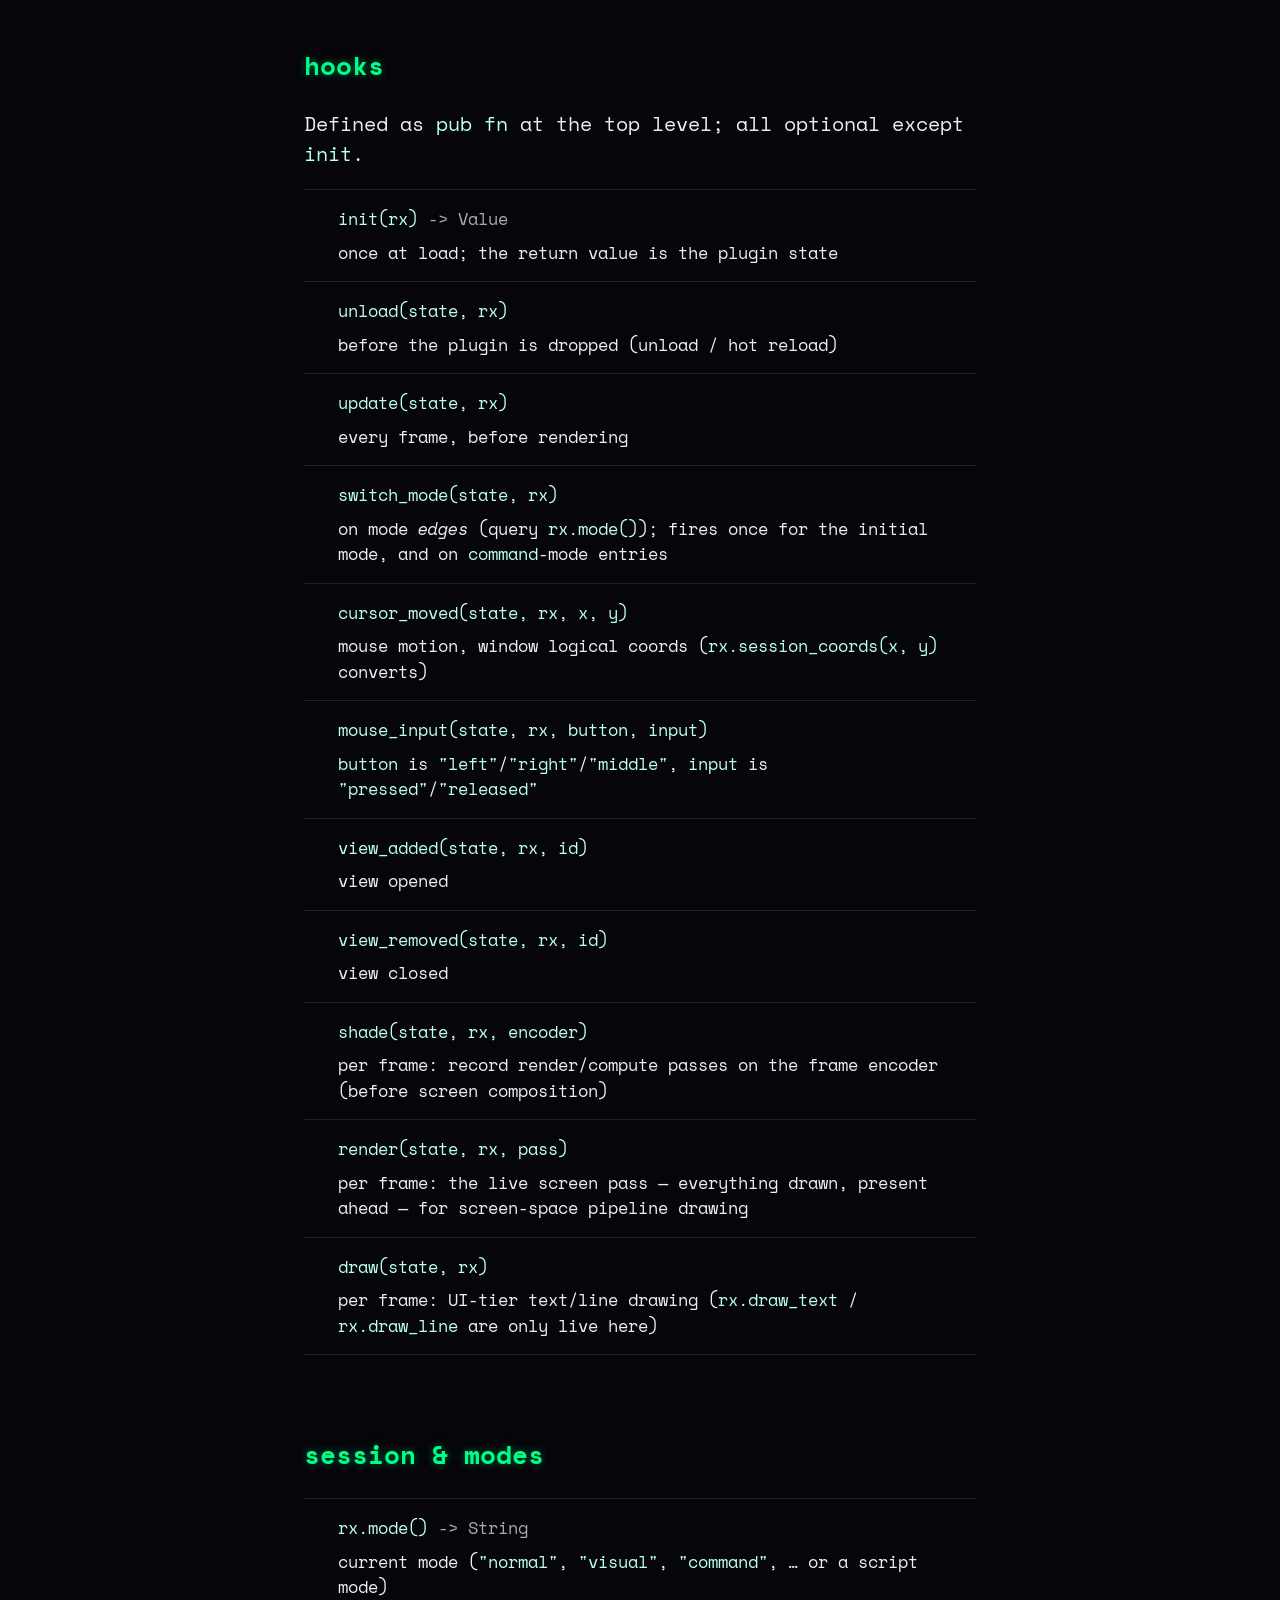
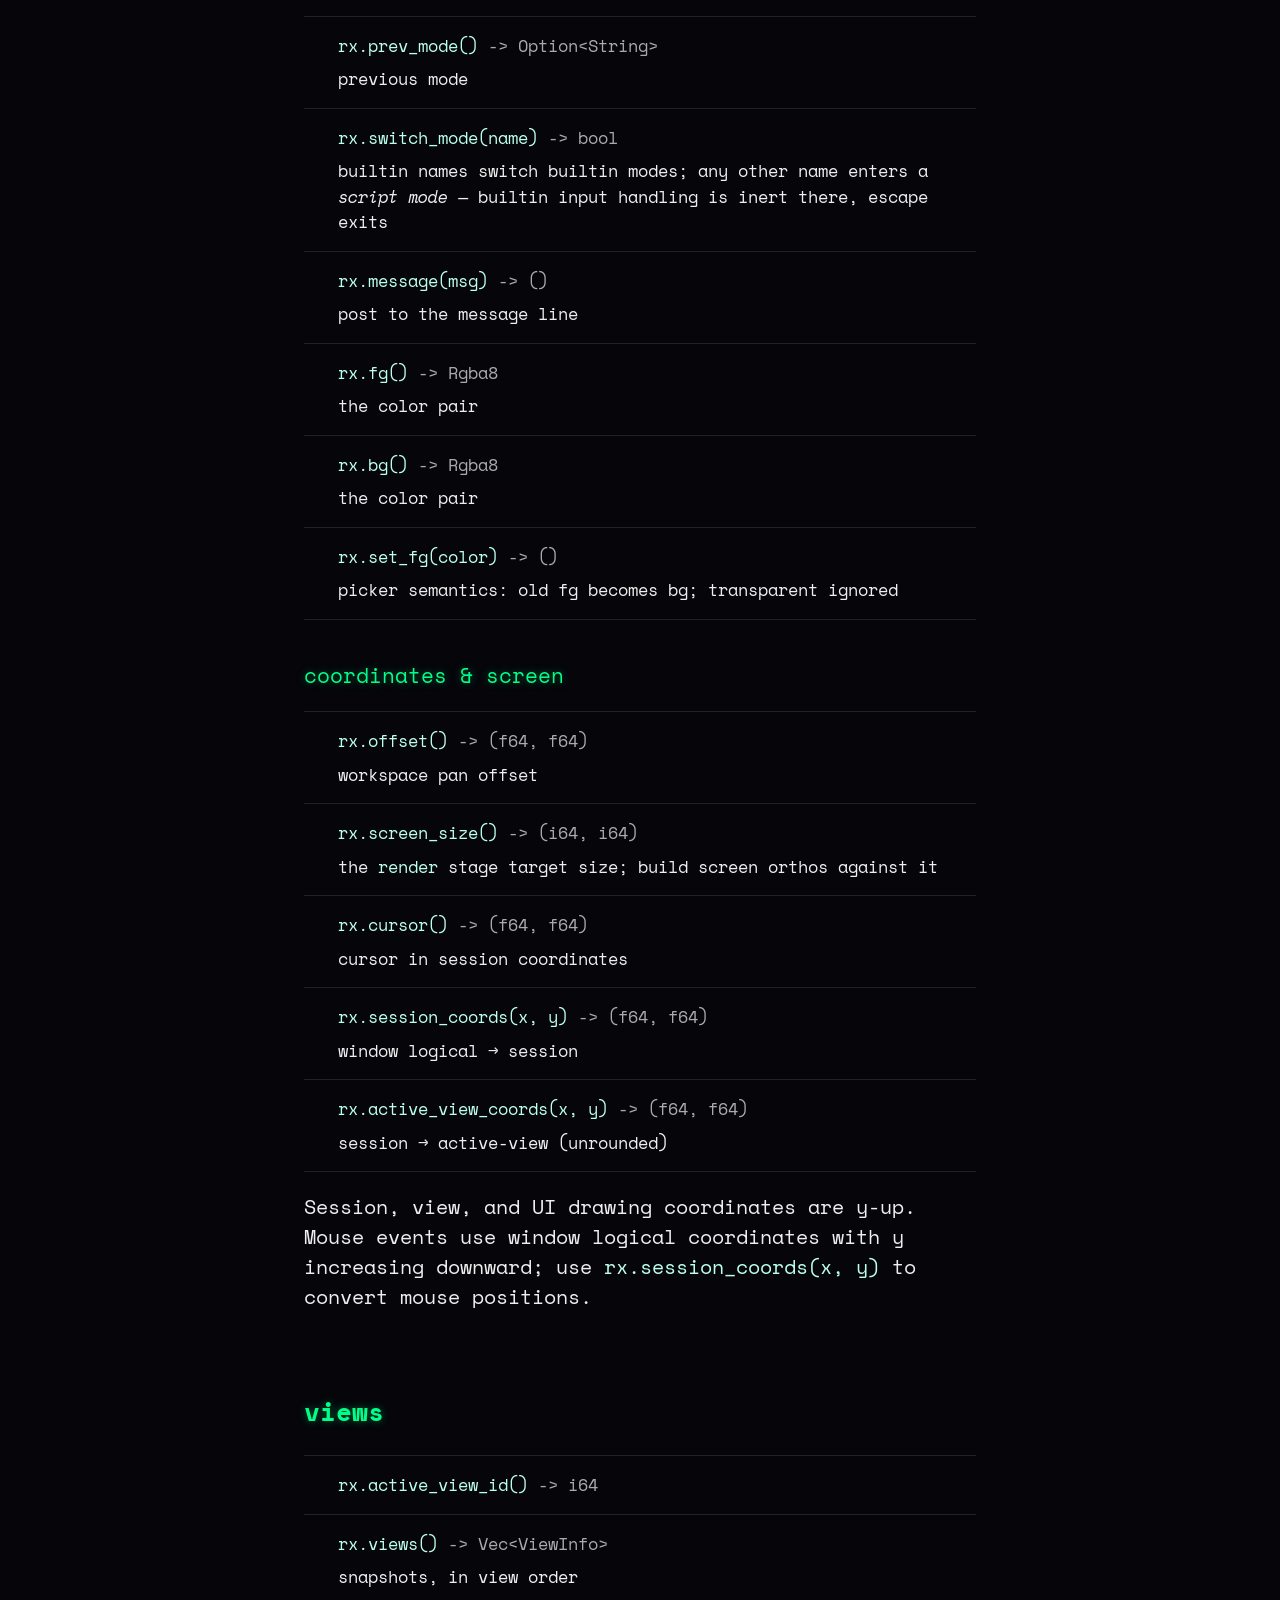
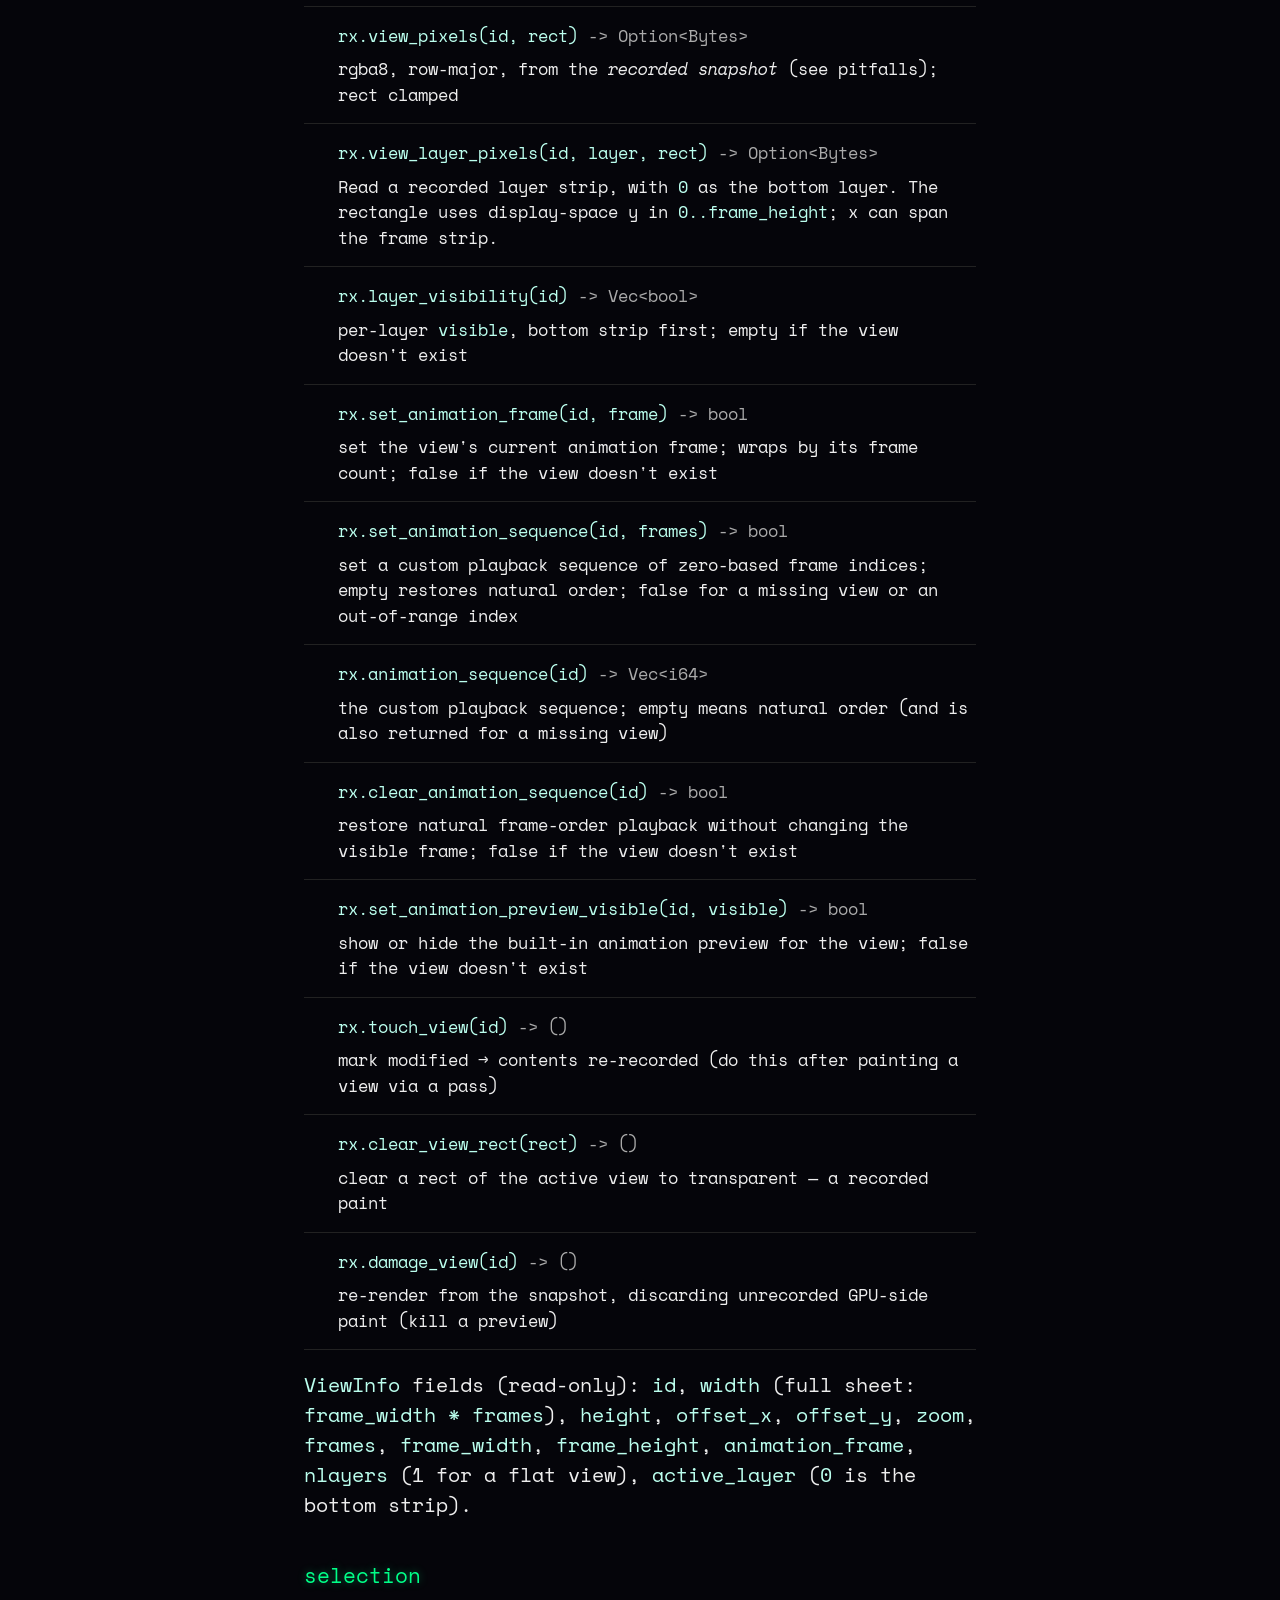
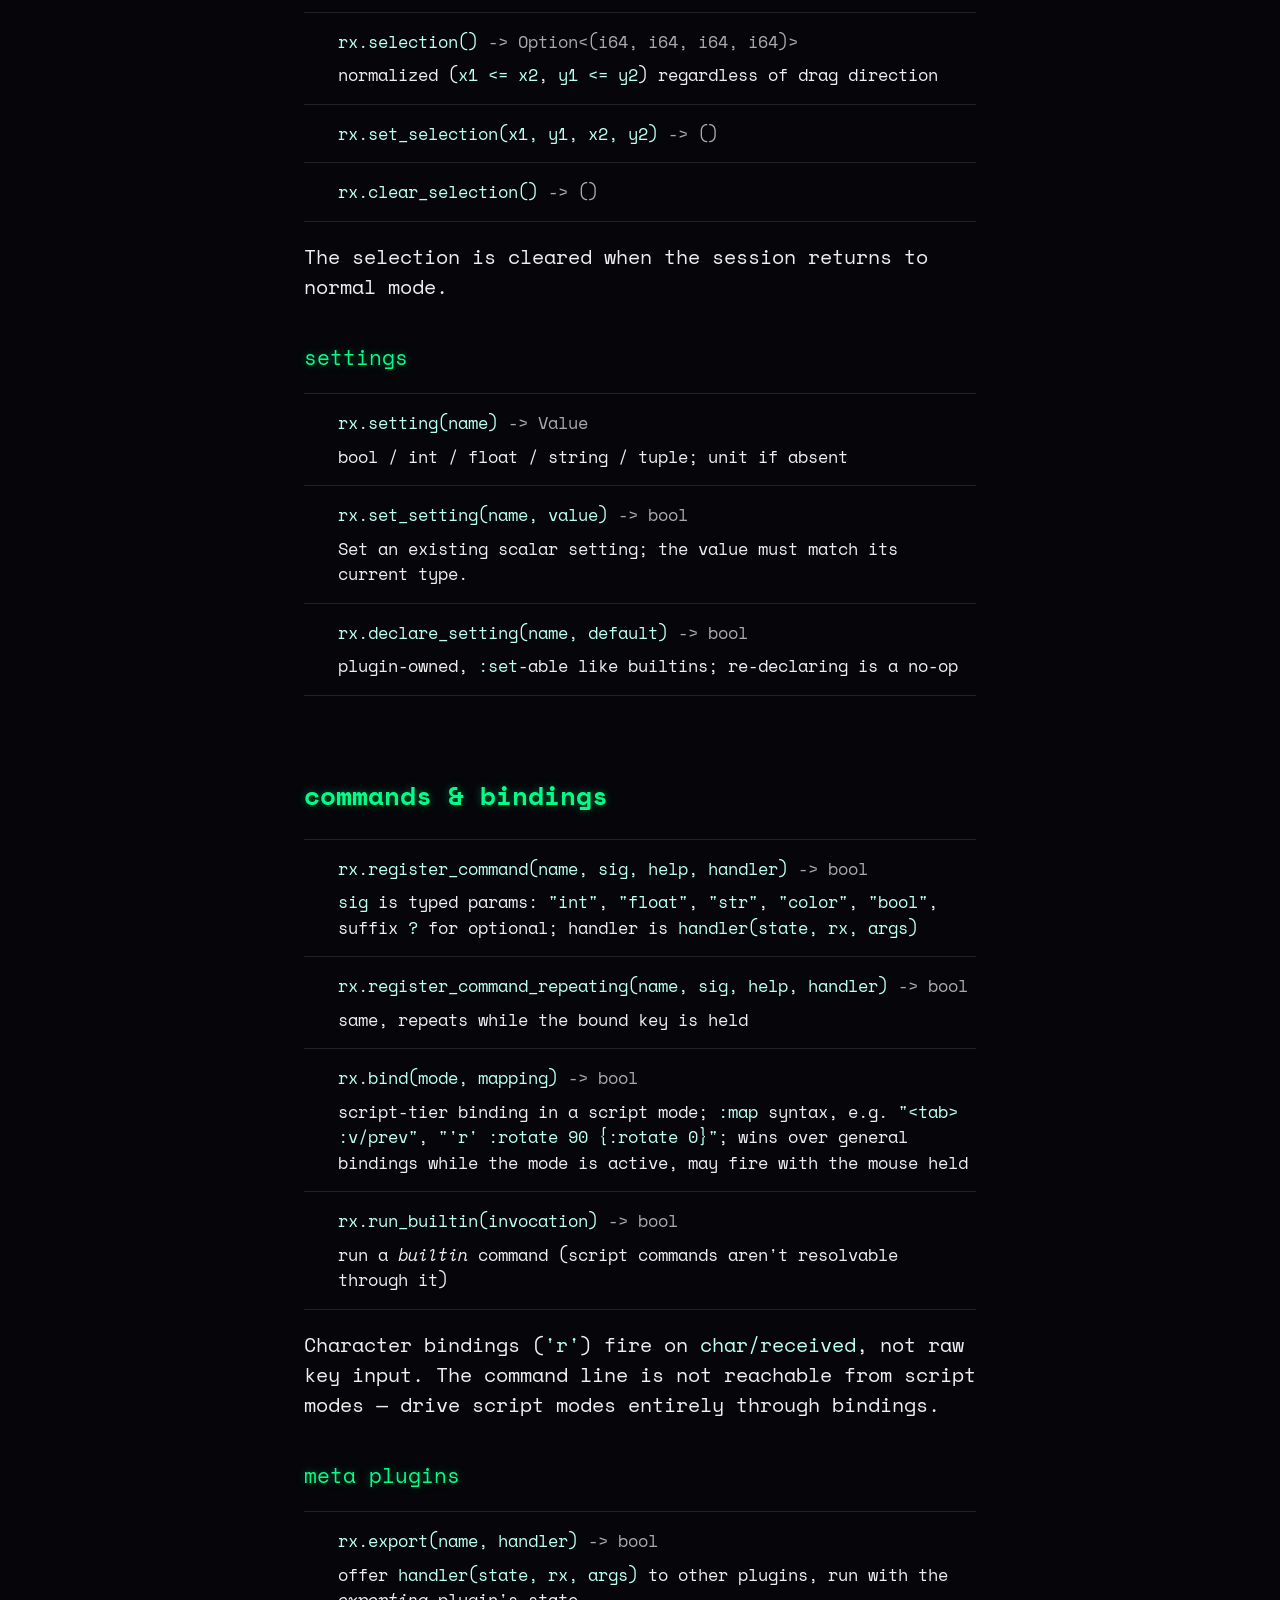
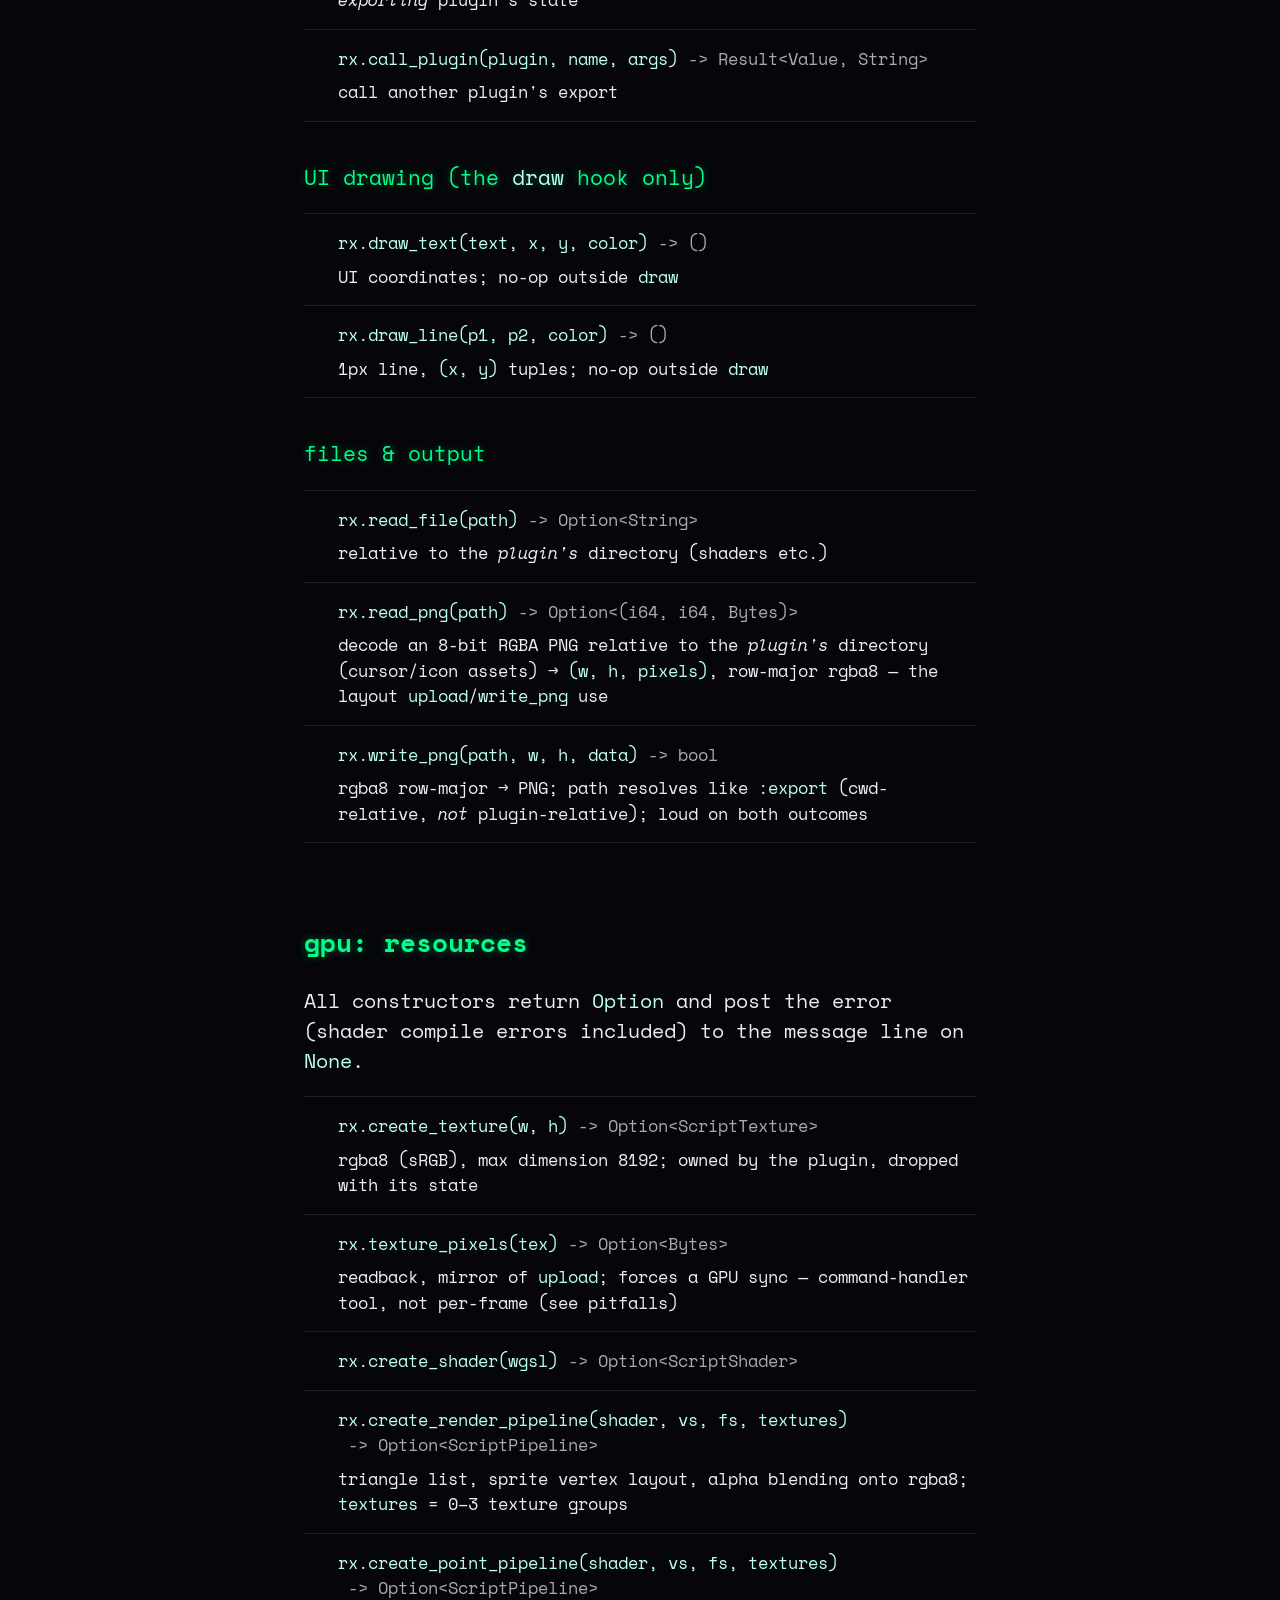
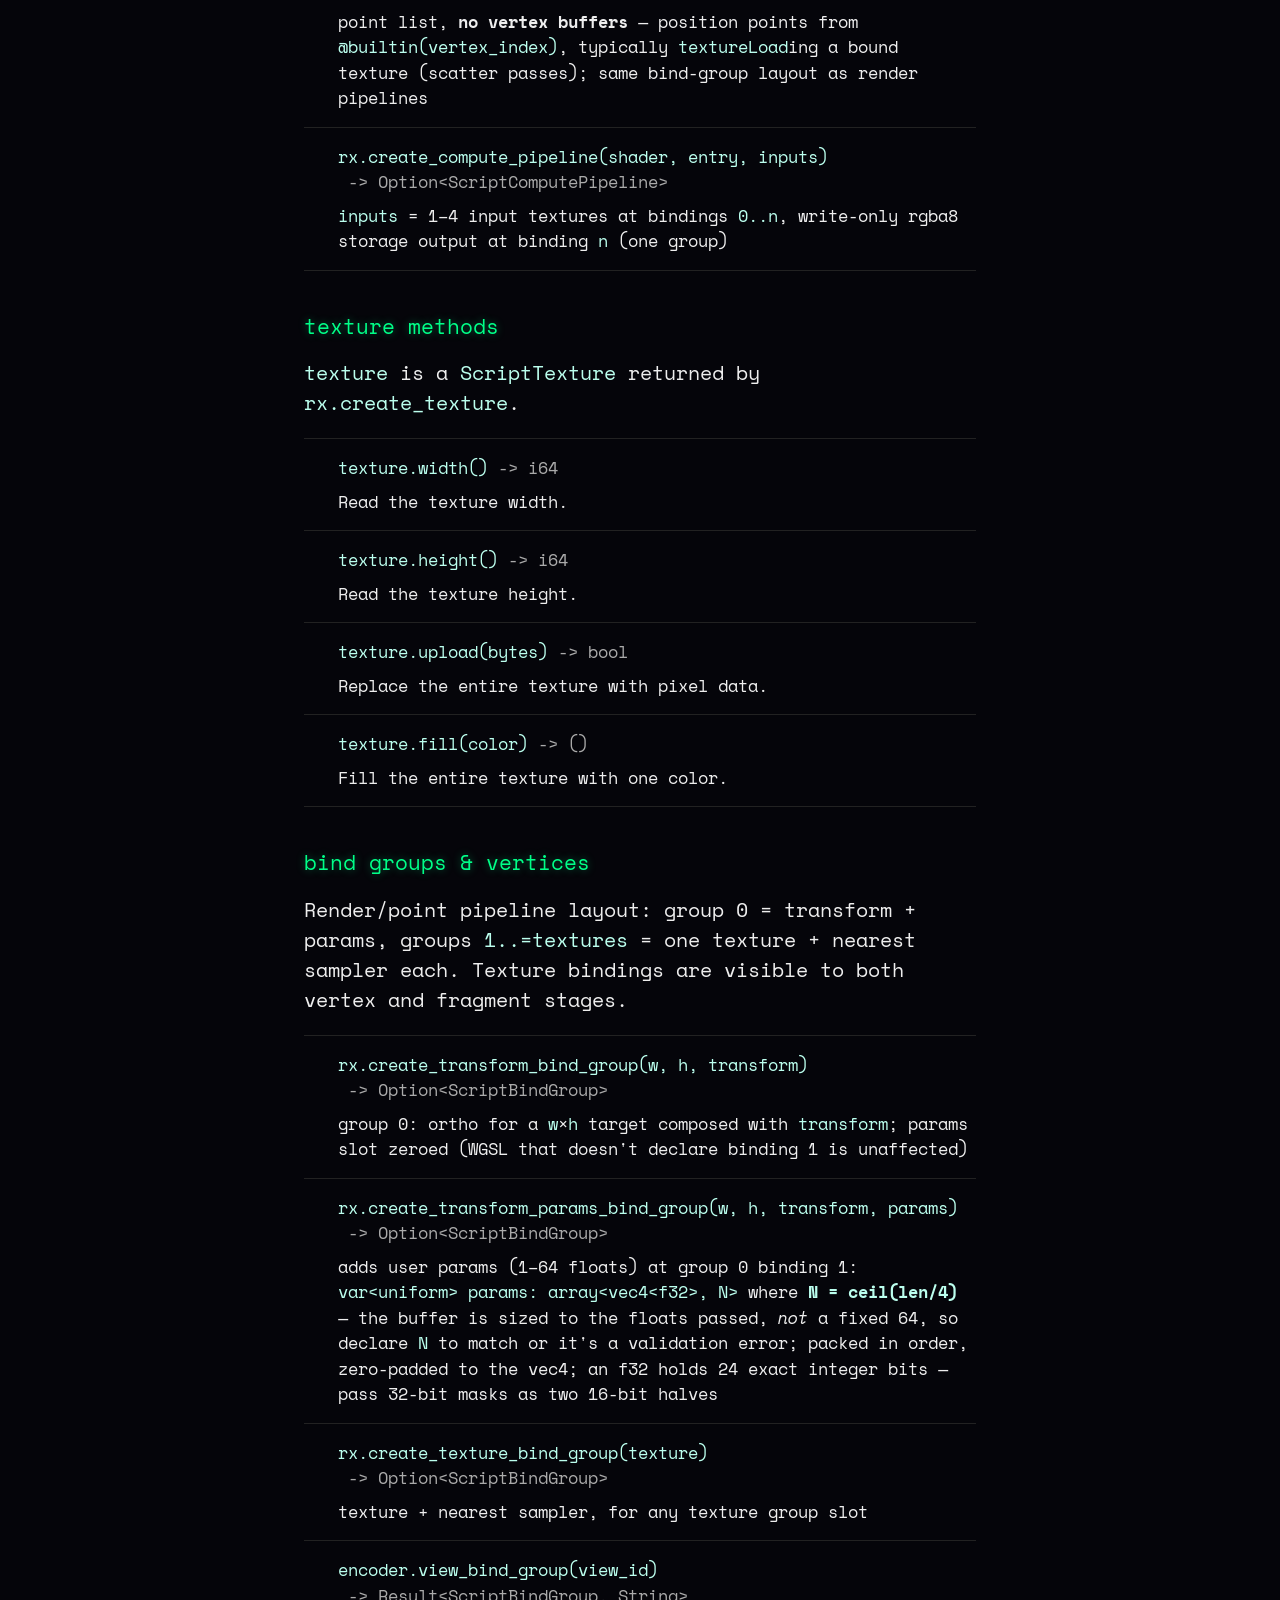
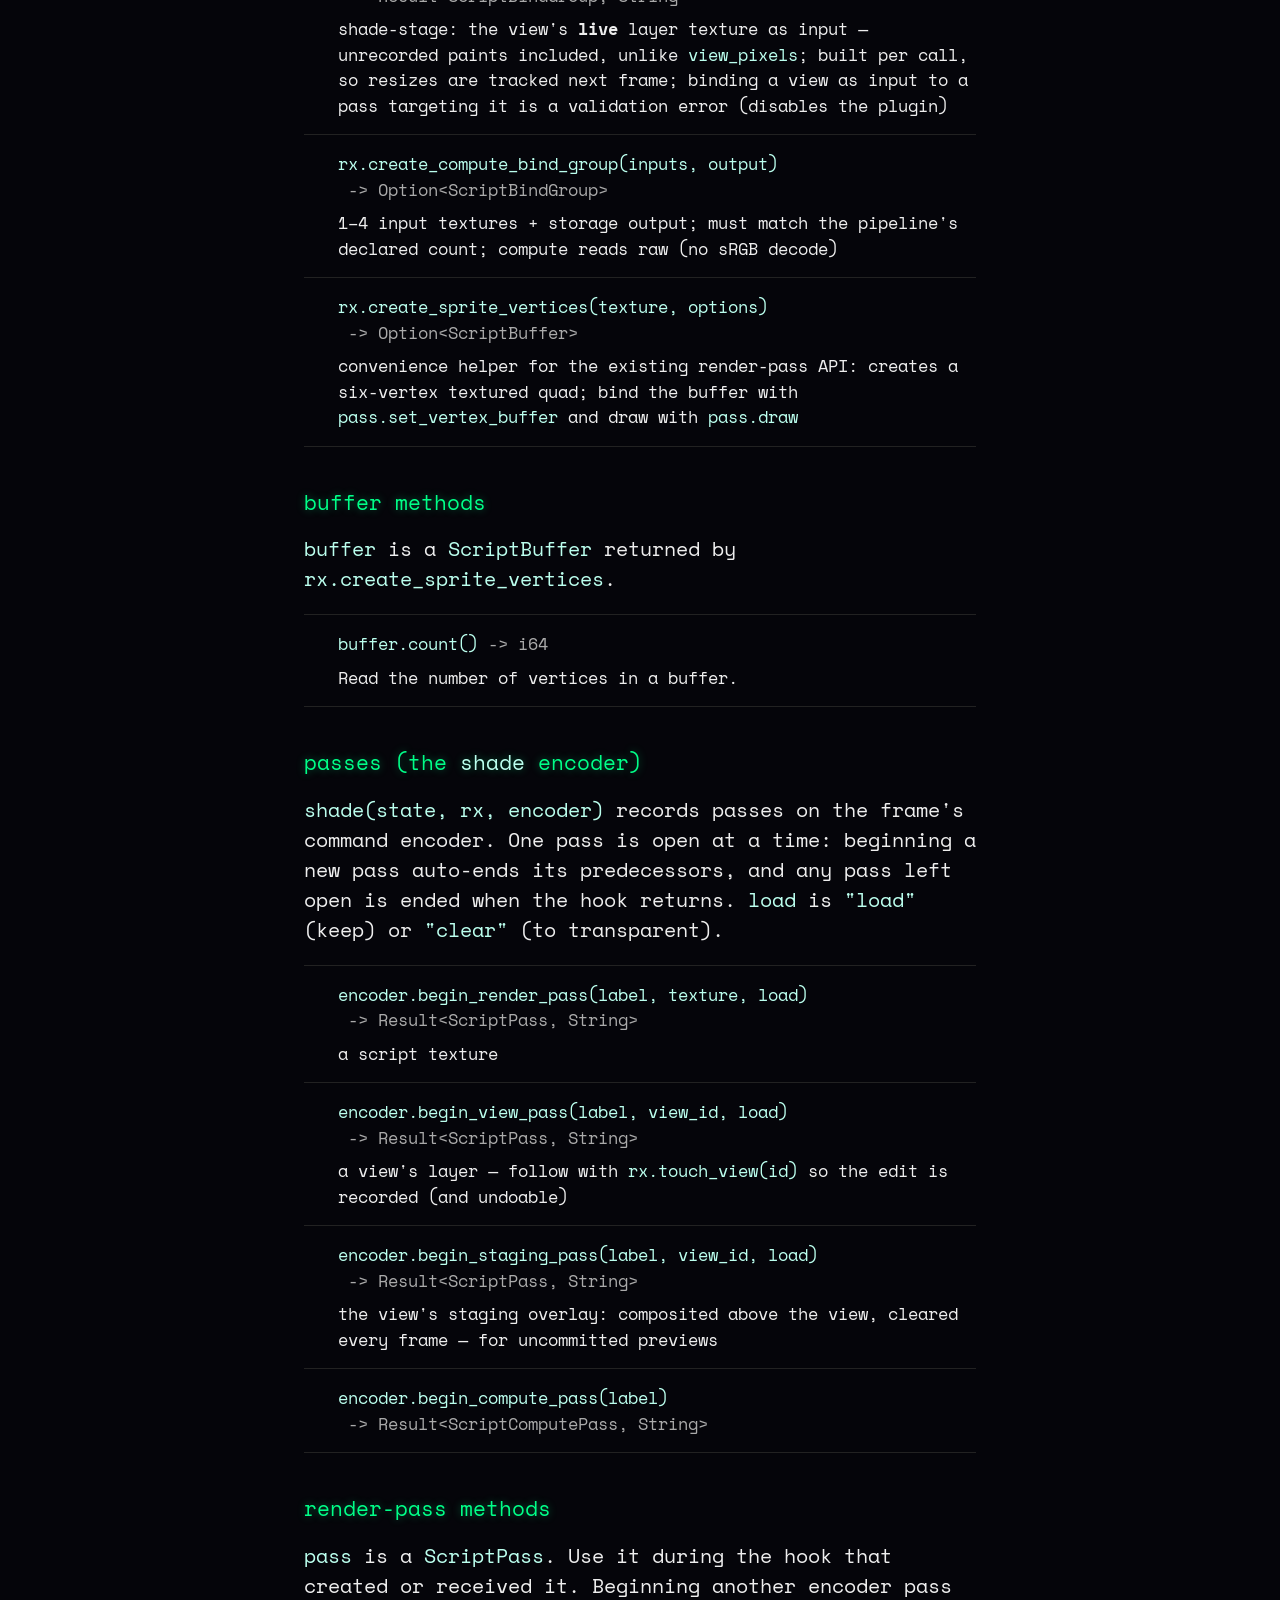
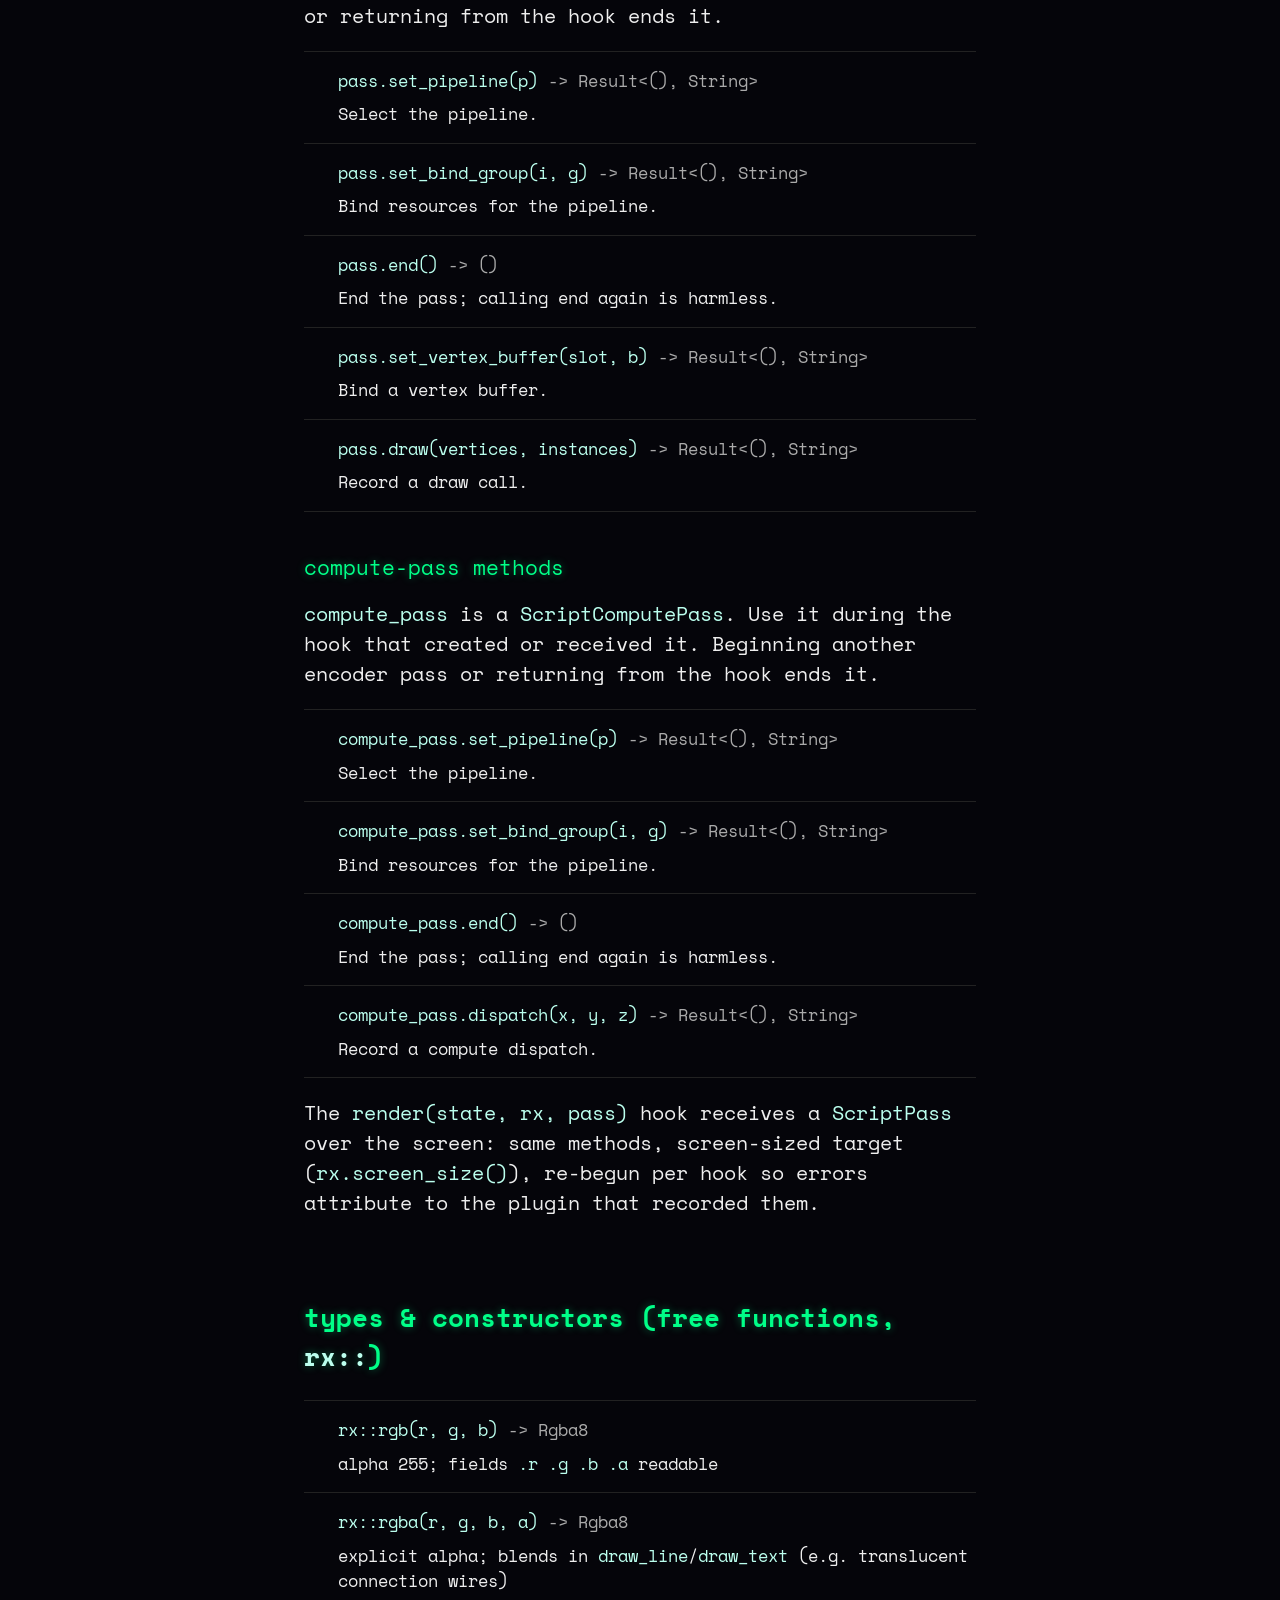
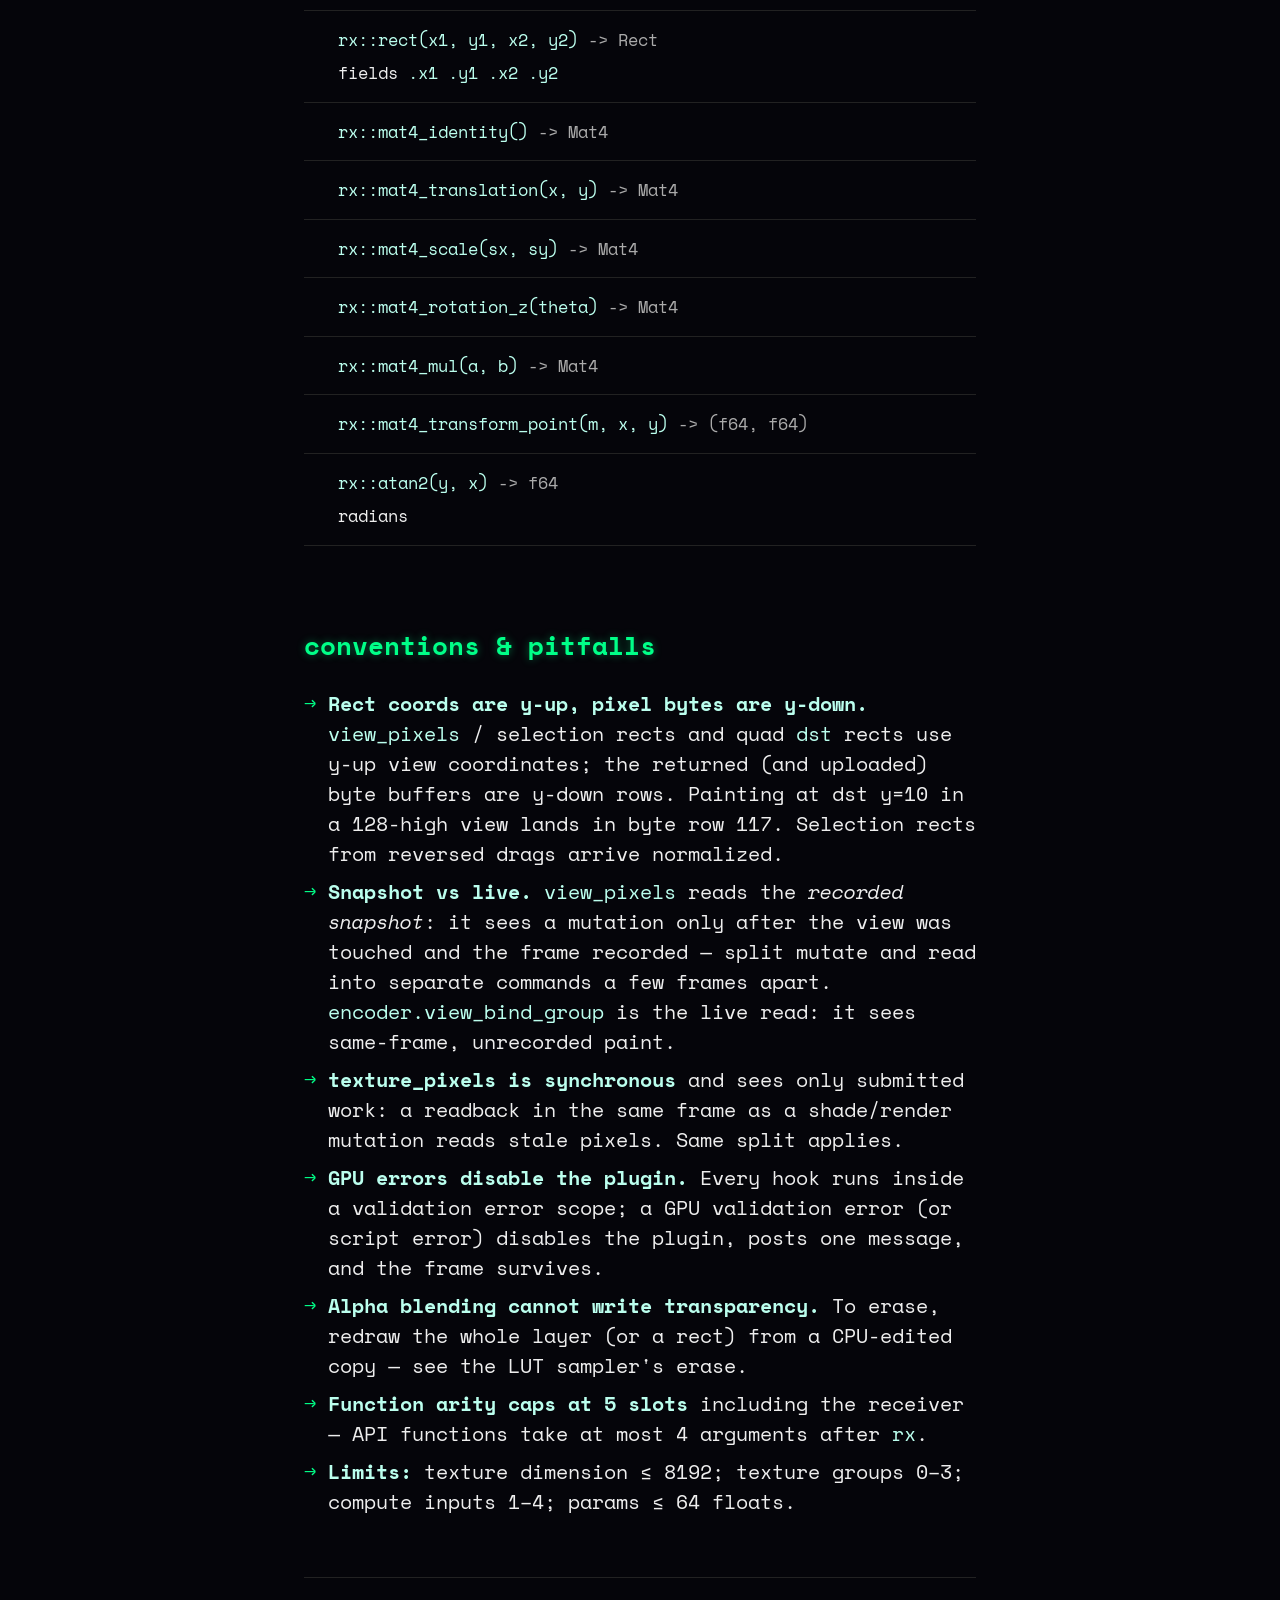
==== commit 8dee1c36: "Simplify plugin copy and refine API reference interactions" ====
--- a/www/api-reference.html
+++ b/www/api-reference.html
@@ -12,7 +12,7 @@
   <link rel="preconnect" href="https://fonts.gstatic.com" crossorigin>
   <link href="https://fonts.googleapis.com/css2?family=Space+Mono:ital,wght@0,400;0,700;1,400&display=swap" rel="stylesheet">
   <link rel="stylesheet" href="style.css?v=reference-3">
-  <link rel="stylesheet" href="api-reference.css?v=19">
+  <link rel="stylesheet" href="api-reference.css?v=22">
   <script src="api-reference.js?v=6" defer></script>
 </head>
 <body id="top" class="api-reference">
--- a/www/api-reference.css
+++ b/www/api-reference.css
@@ -20,7 +20,9 @@
 }
 .api-entry > summary:focus-visible { outline: 1px solid #FFD27D; outline-offset: 5px; }
 .api-description { display: block; grid-column: 2; margin-top: 8px; overflow-wrap: anywhere; }
-.api-anchor { padding: 0 6px; color: #aaa; text-decoration: none; }
+.api-anchor { padding: 0 6px; color: #aaa; text-decoration: none; opacity: 0; }
+.api-entry:hover .api-anchor,
+.api-entry > summary:focus-within .api-anchor { opacity: 1; }
 .api-anchor:hover,
 .api-anchor:focus-visible { color: #00ff88; }
 .api-anchor:focus-visible { outline: 1px solid #FFD27D; outline-offset: 2px; }
@@ -60,9 +62,7 @@
   }
   .api-toc::-webkit-scrollbar { display: none; }
   .api-toc > ul { display: block; }
-  .api-toc .is-active > ul,
-  .api-toc li:focus-within > ul,
-  .api-toc li:hover > ul { display: block; }
+  .api-toc .is-active > ul { display: block; }
   .api-toc li > ul {
     width: max-content;
     max-width: 100%;
@@ -72,7 +72,6 @@
     border-right: 1px solid #333;
   }
   .api-toc .has-active-subsection > ul > .api-toc-api { display: none; }
-  .api-toc .has-active-subsection > ul > .api-toc-api:focus-within { display: block; }
   .api-toc li > ul a { font-size: 0.9em; overflow-wrap: anywhere; }
   .api-toc .api-toc-branch > a { text-align: right; }
   .api-toc li > ul a::before { content: none; }
@@ -116,9 +115,7 @@
       overflow: hidden;
       margin-block: 0;
     }
-    .api-toc li:has(a:target-current) > ul,
-    .api-toc li:focus-within > ul,
-    .api-toc li:hover > ul {
+    .api-toc li:has(a:target-current) > ul {
       height: auto;
       overflow: visible;
       margin-block: 4px 8px;
@@ -128,10 +125,6 @@
       height: 0;
       overflow: hidden;
     }
-    .api-toc > ul > li:has(.api-toc-branch a:target-current) > ul > .api-toc-api:focus-within {
-      height: auto;
-      overflow: visible;
-    }
   }
 }
 
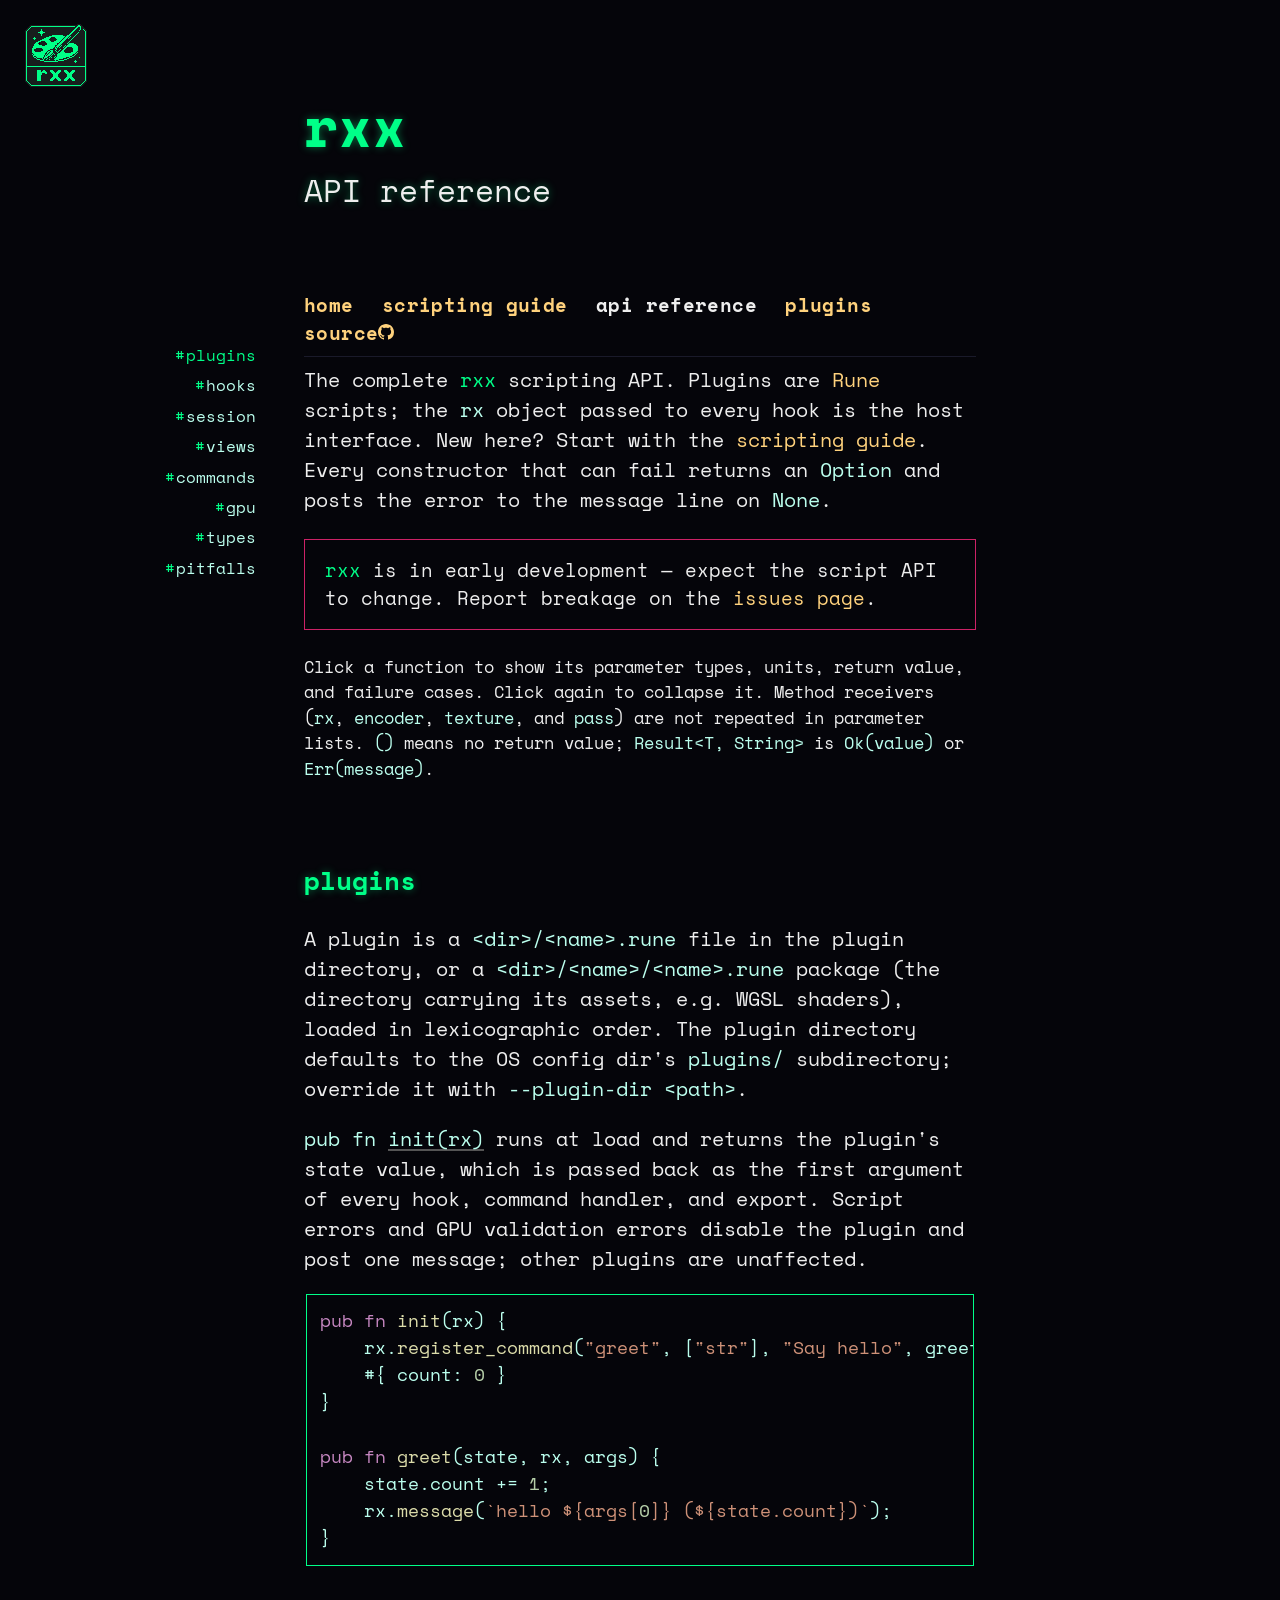
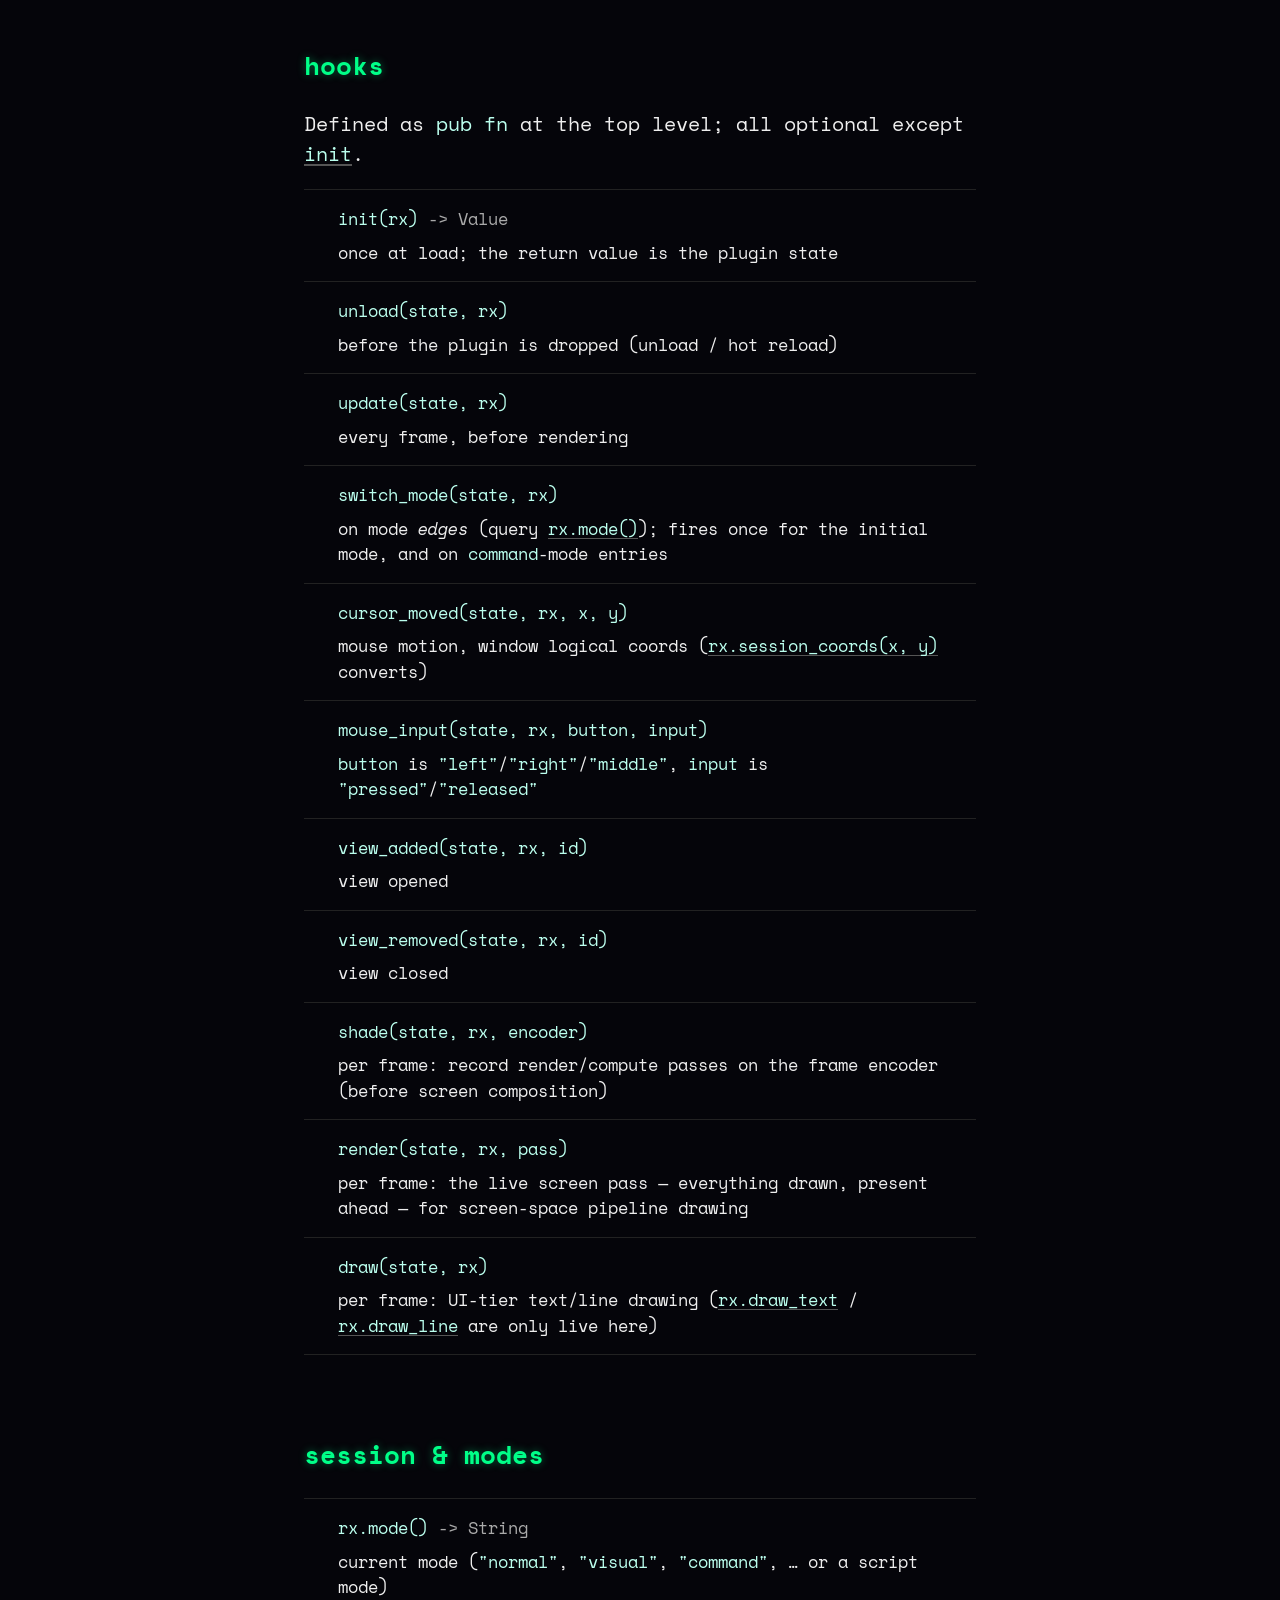
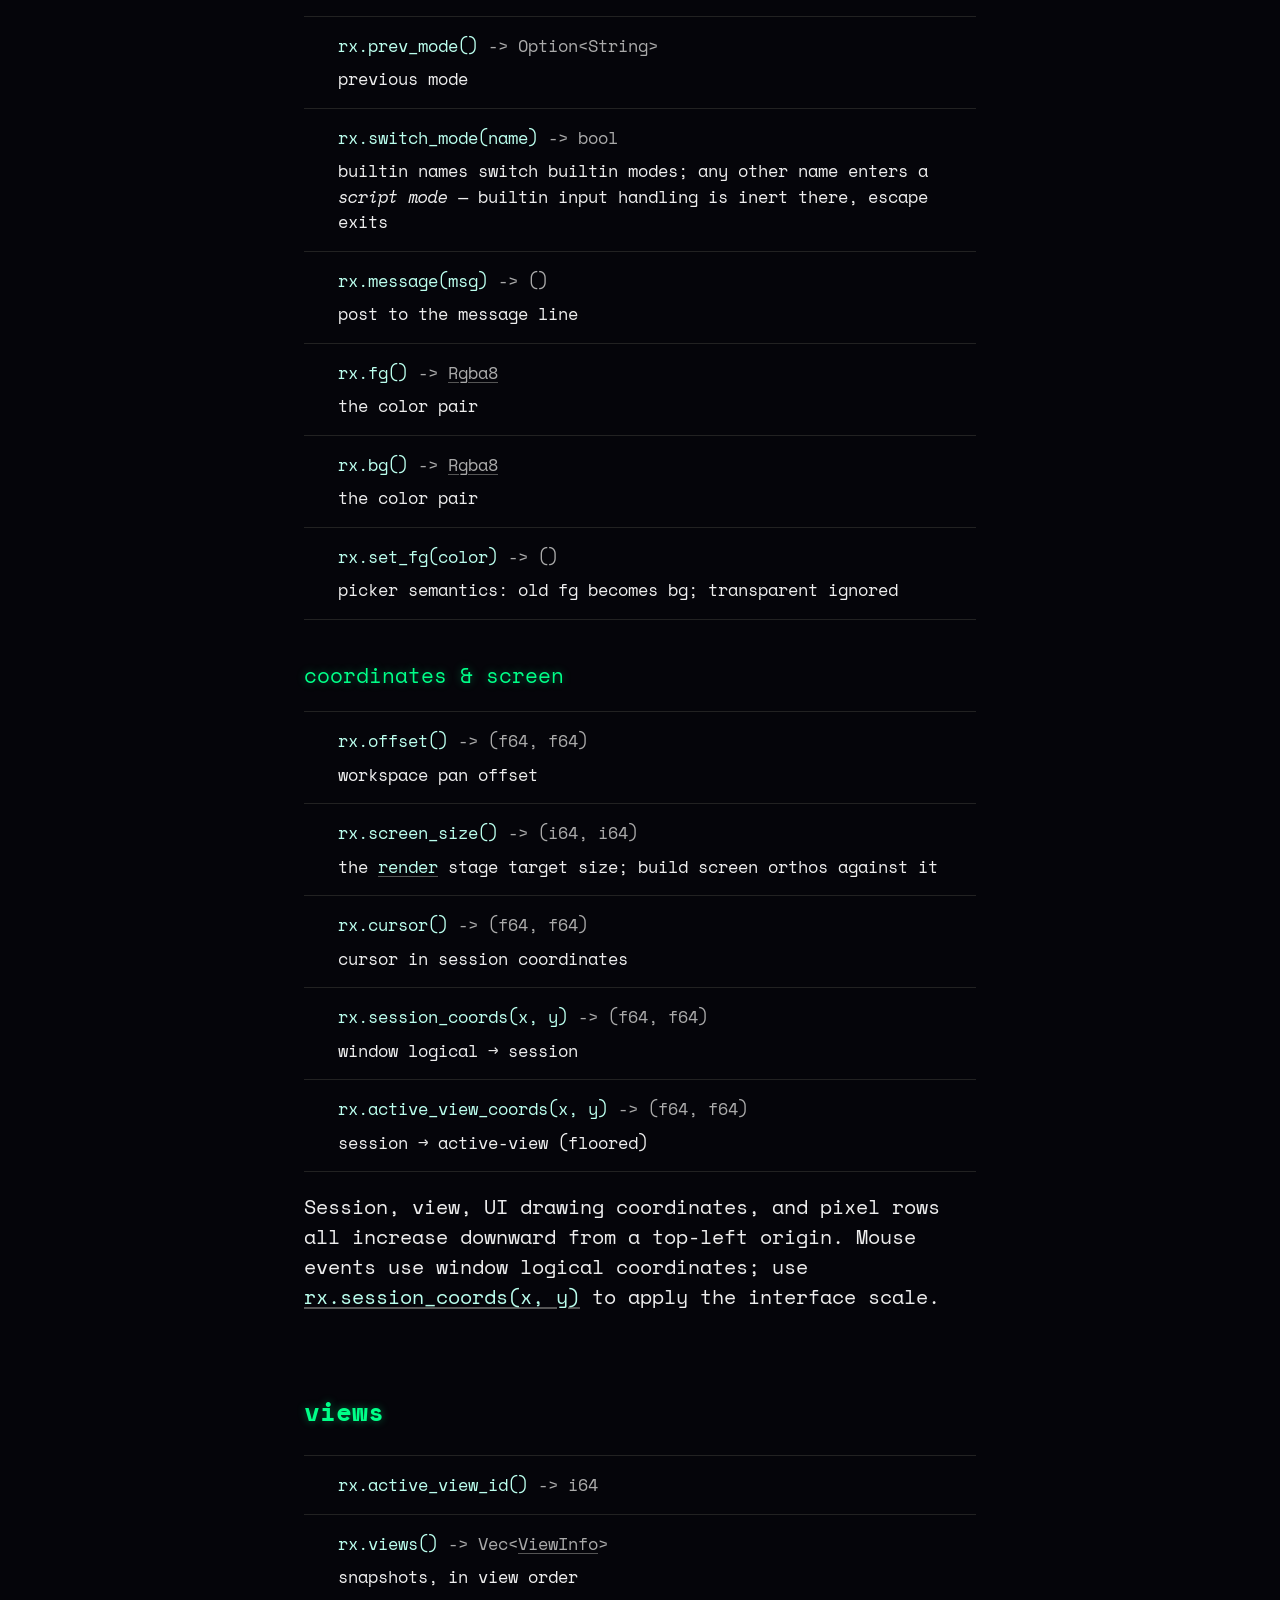
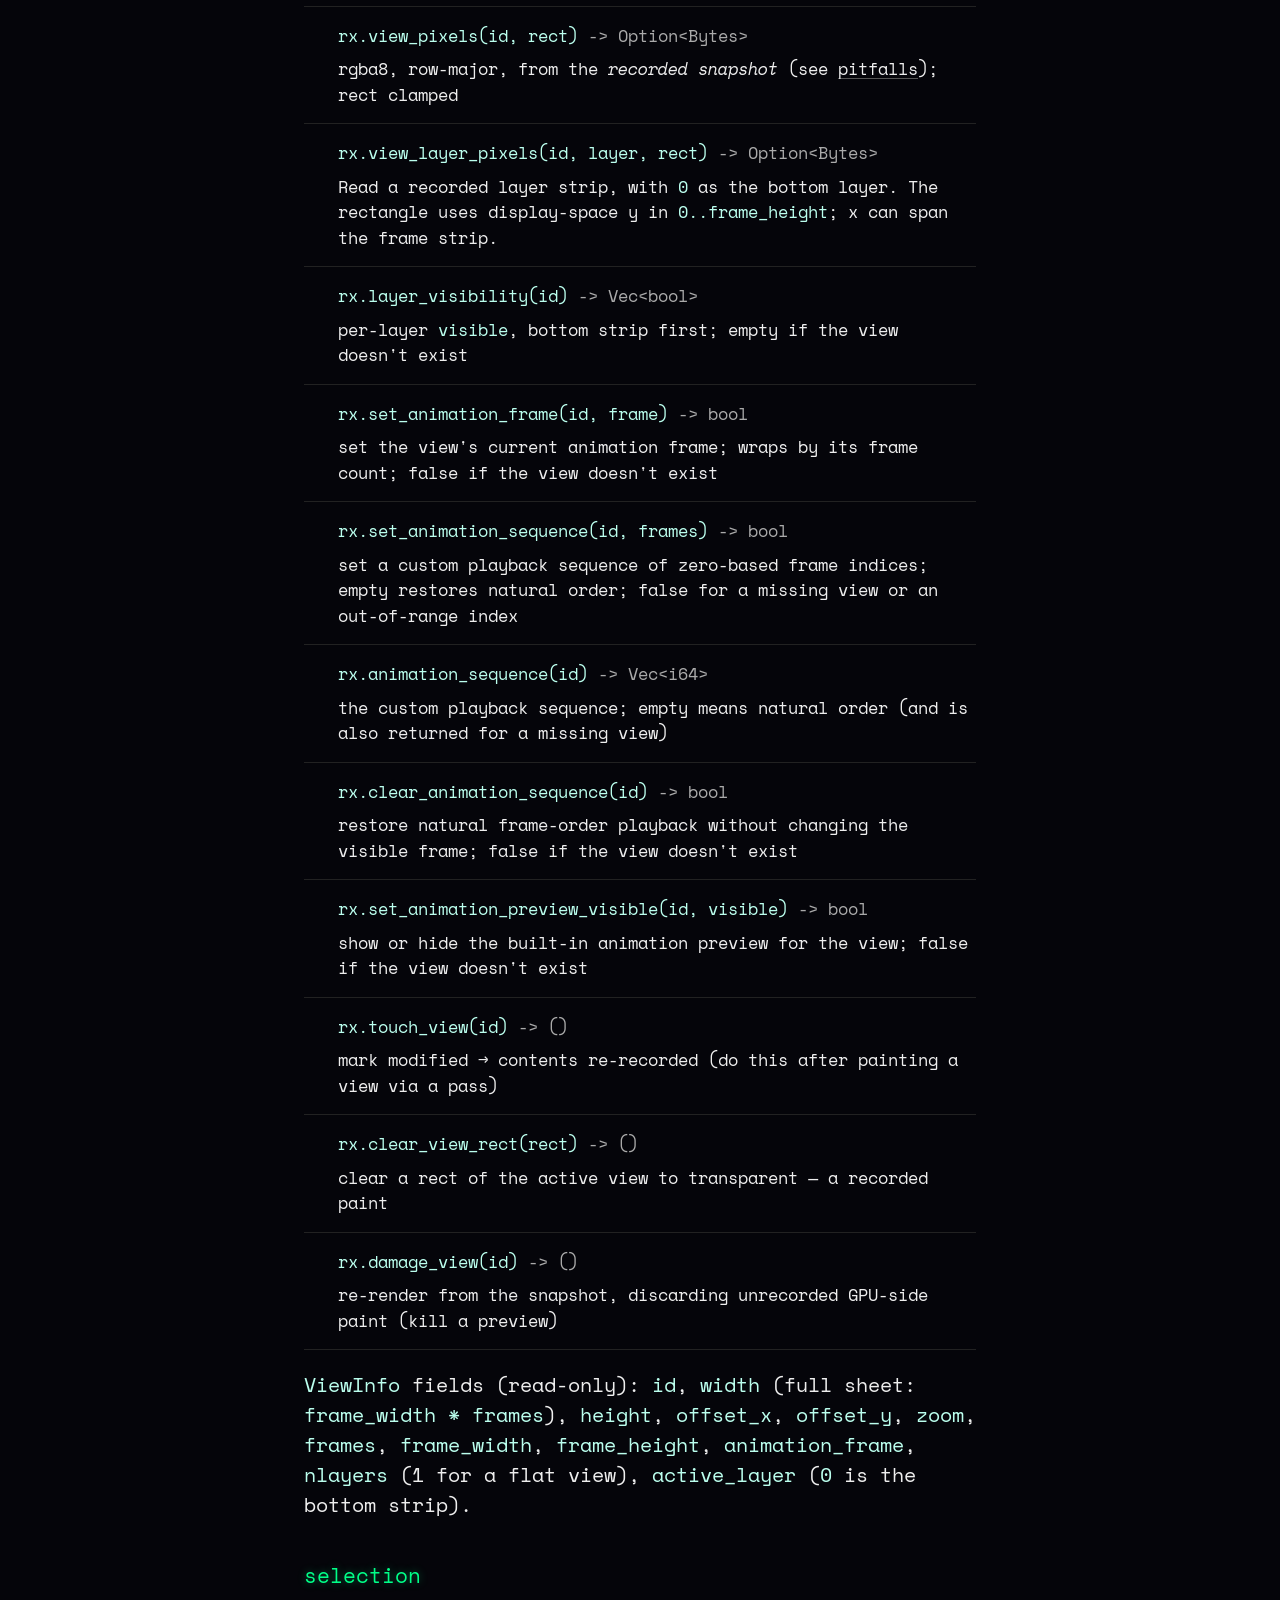
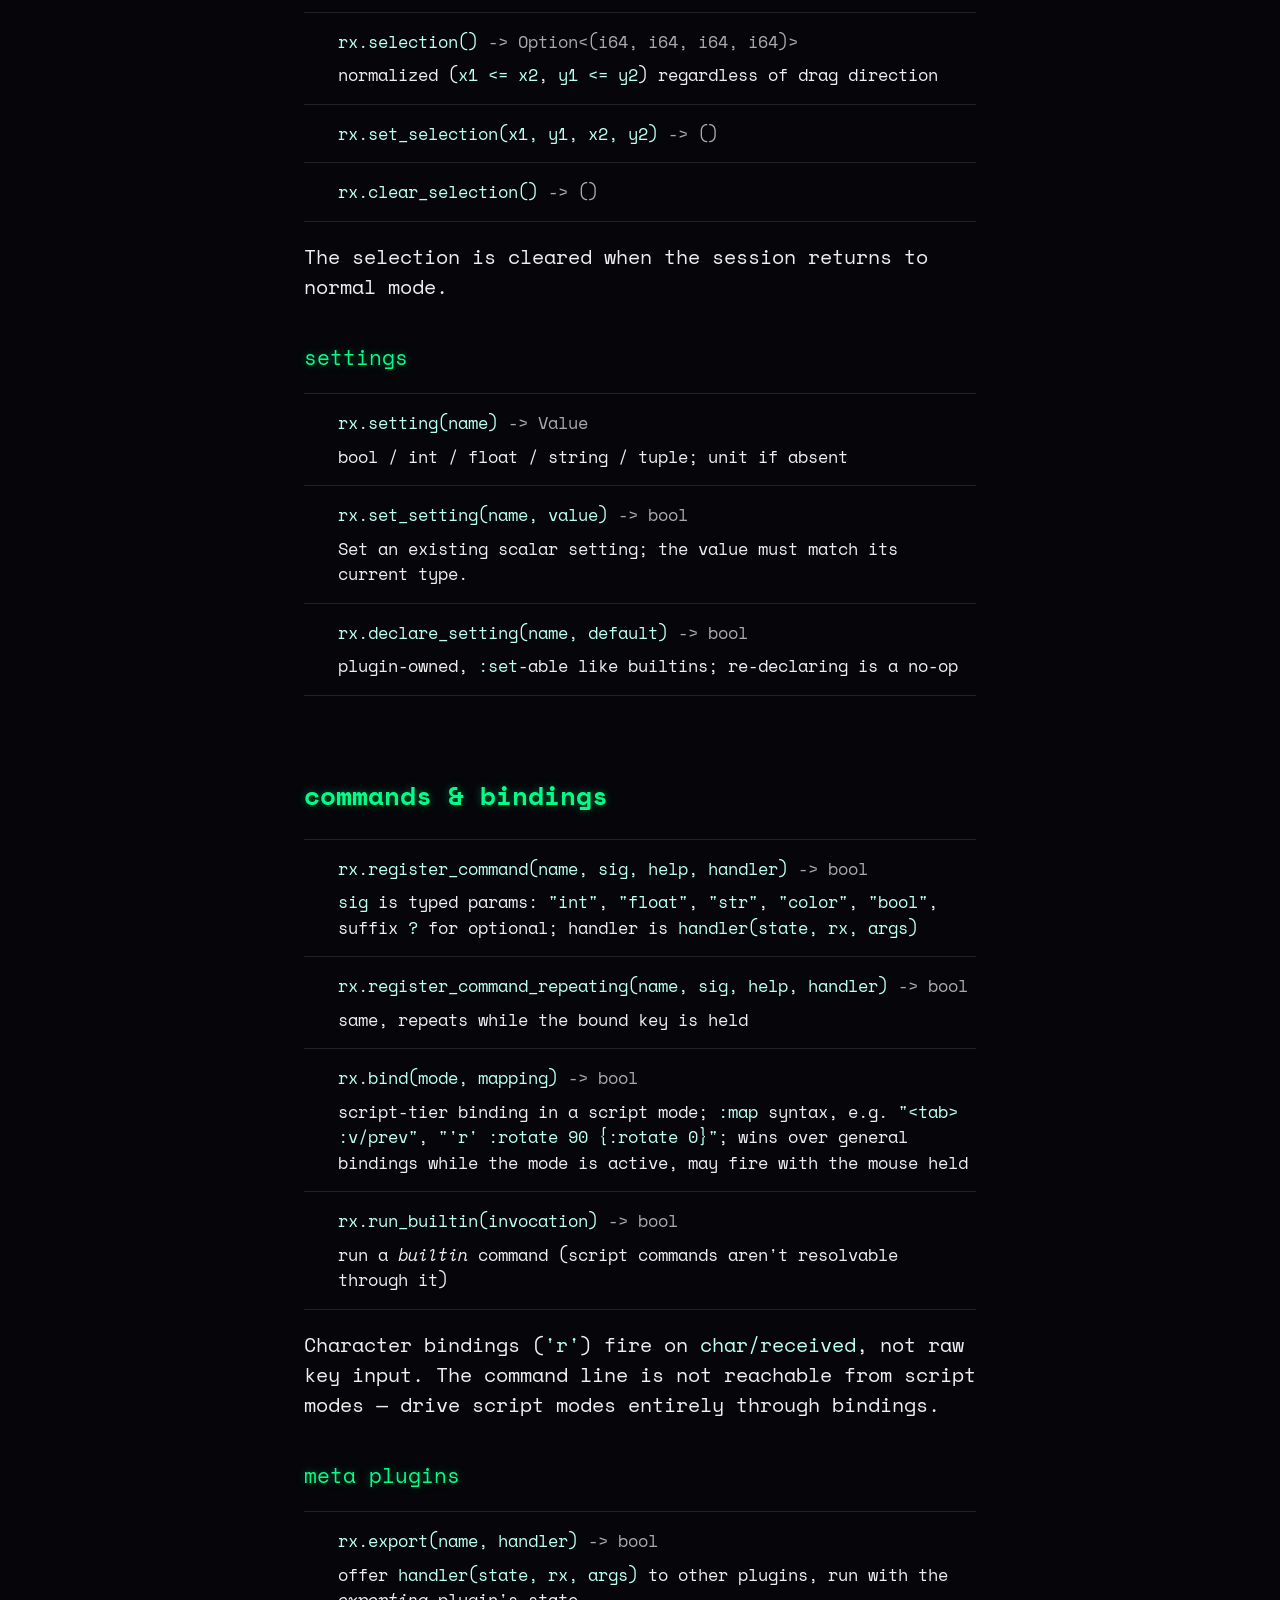
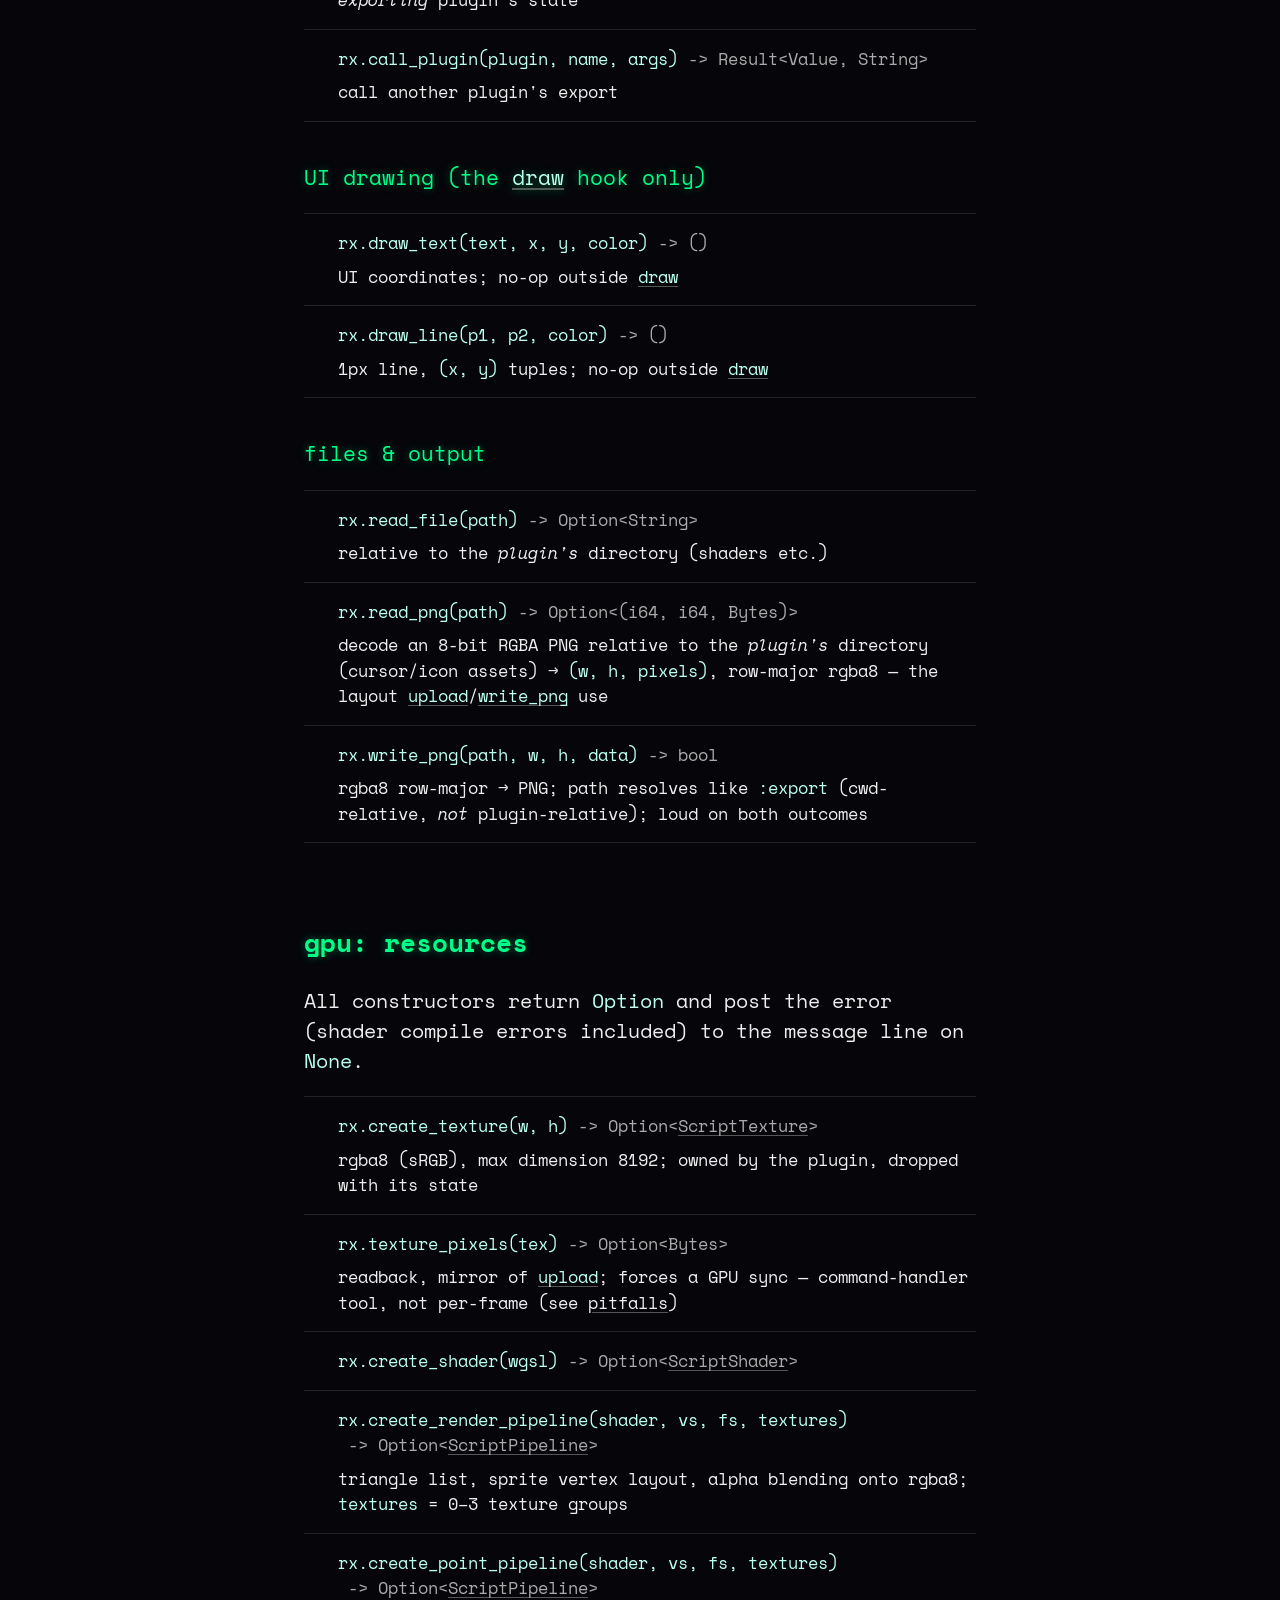
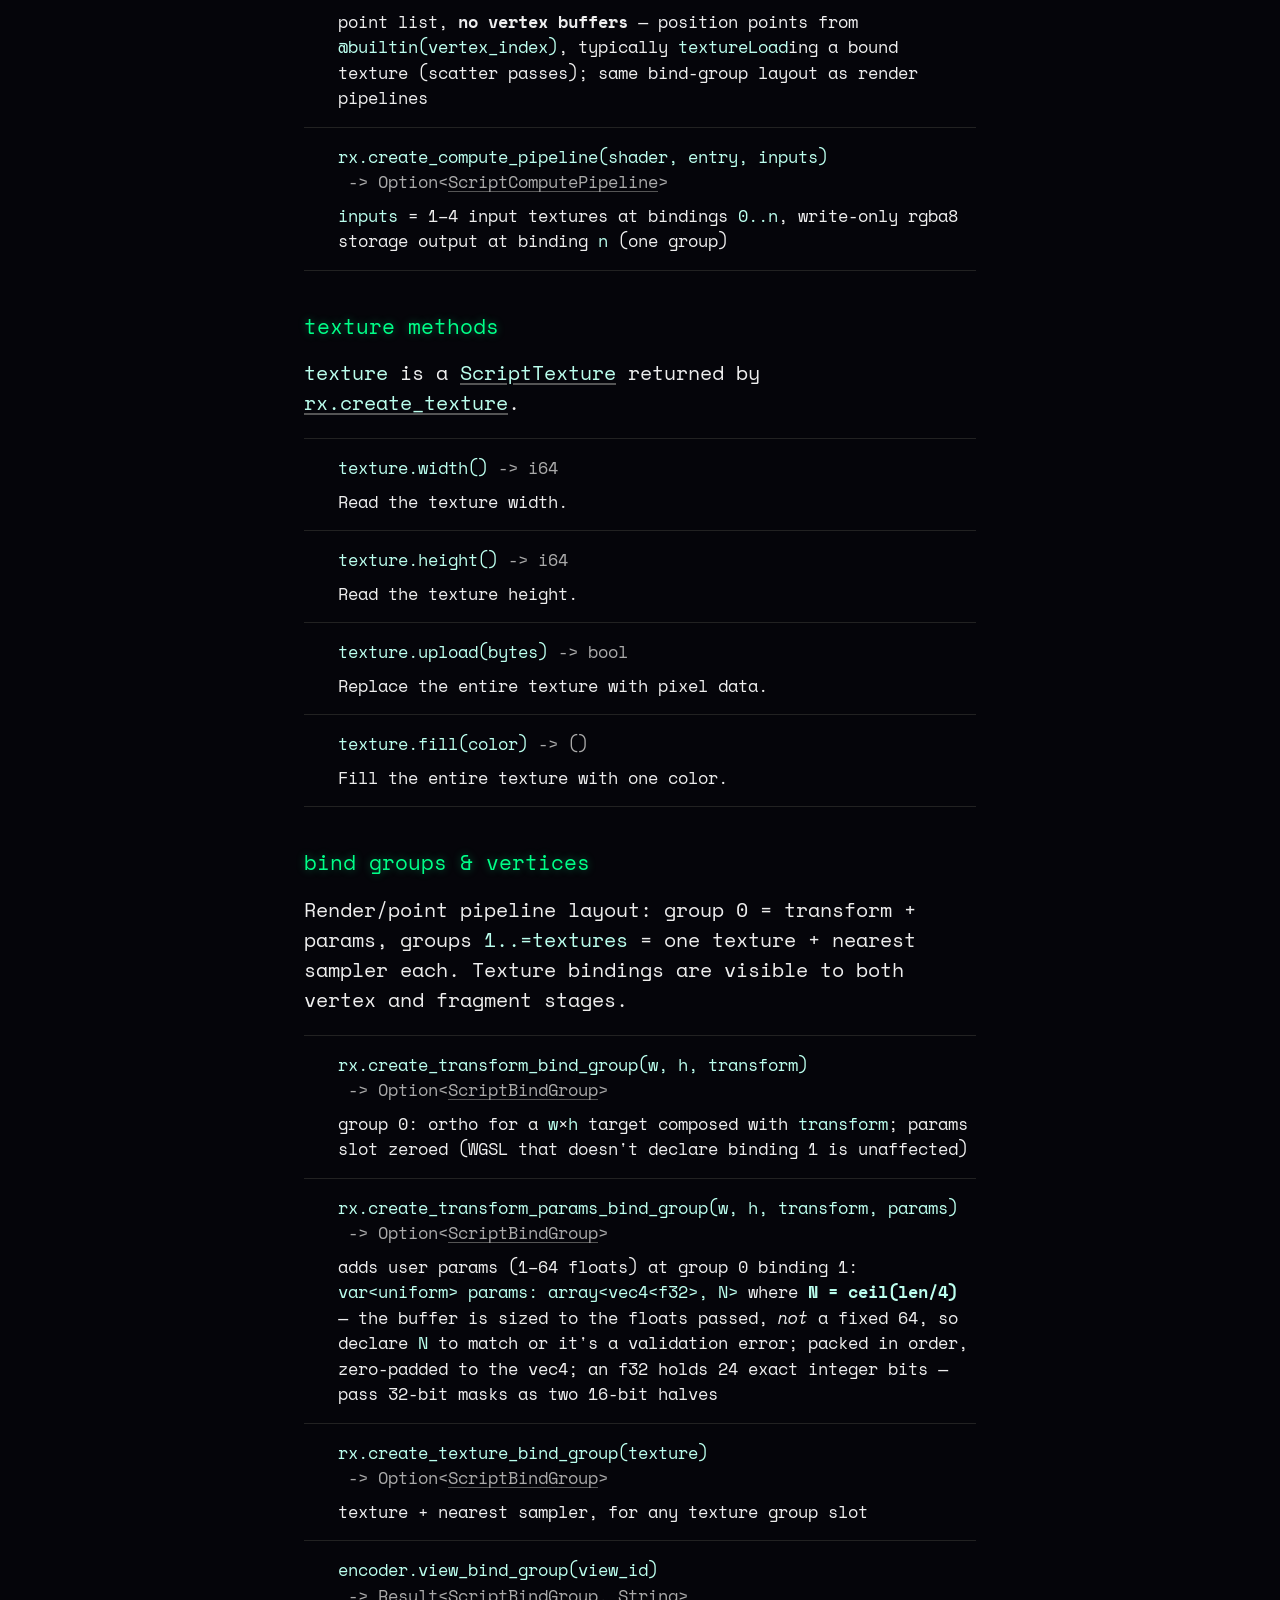
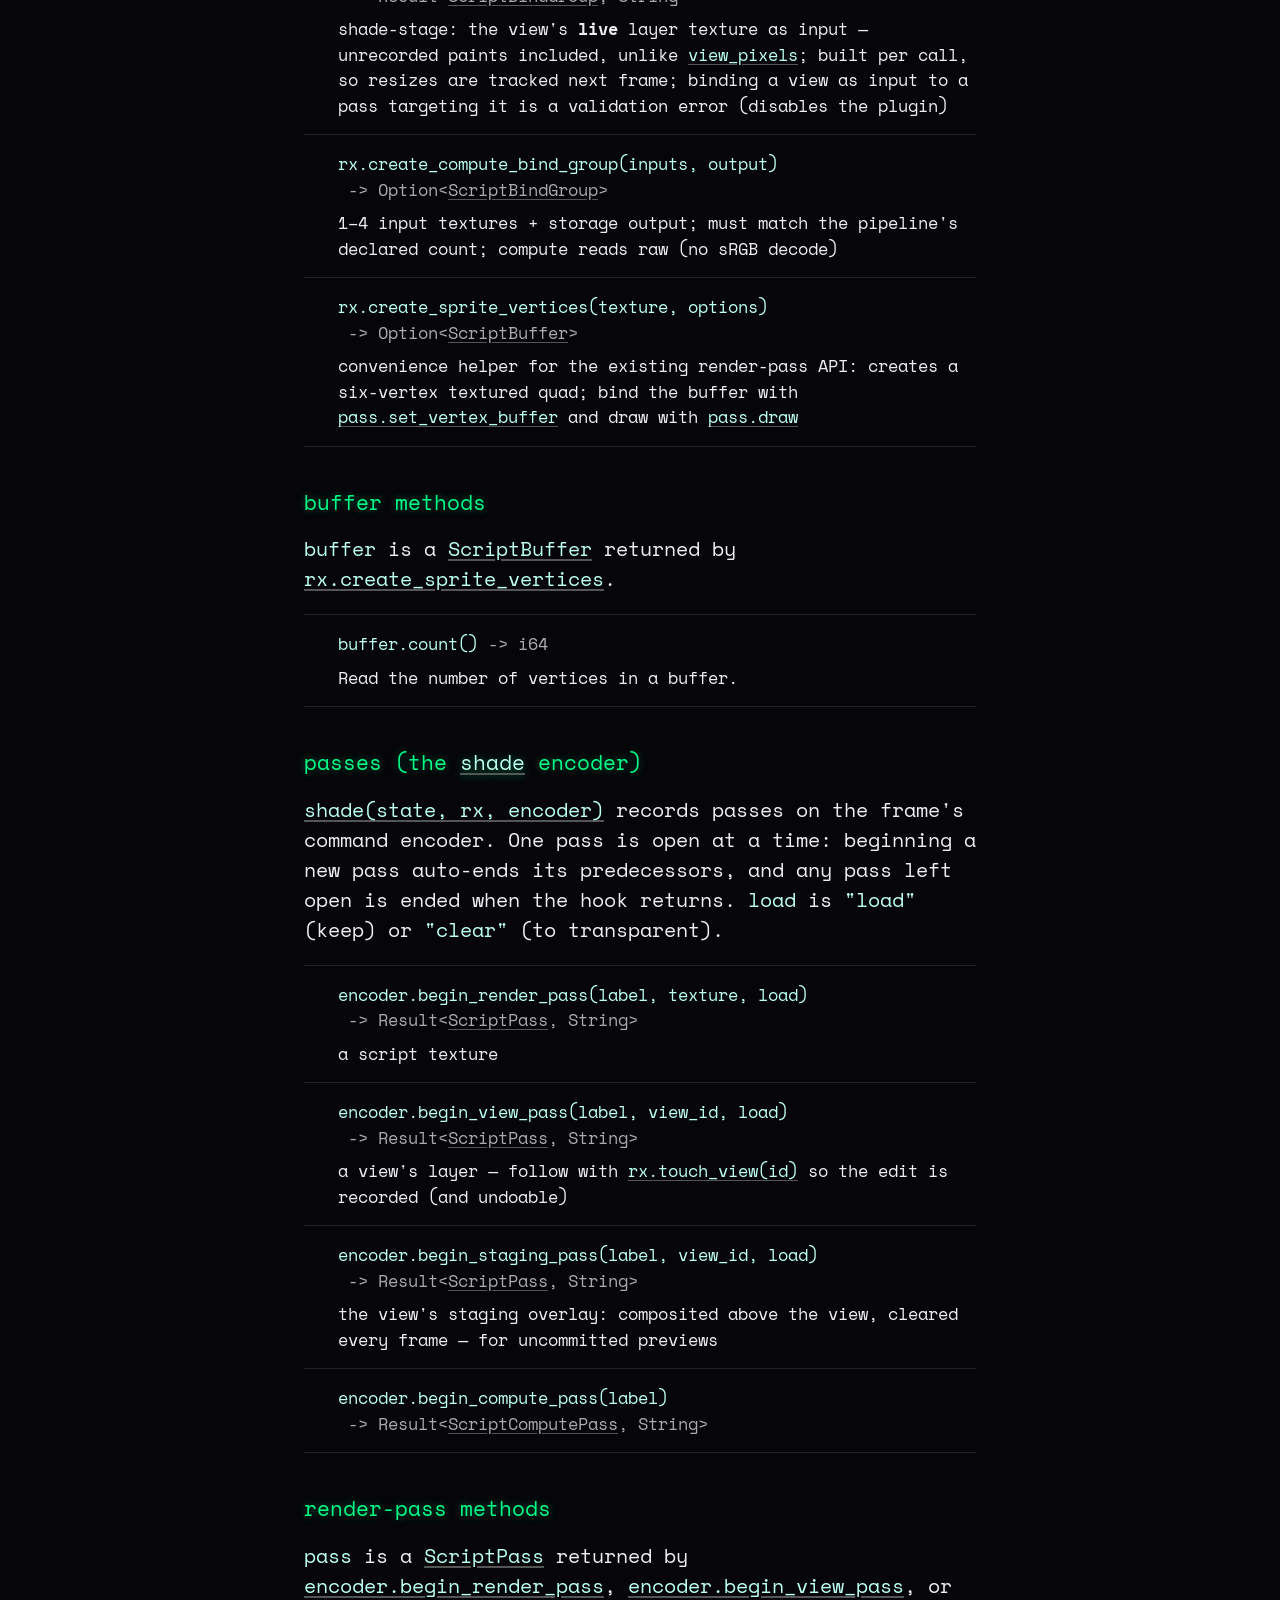
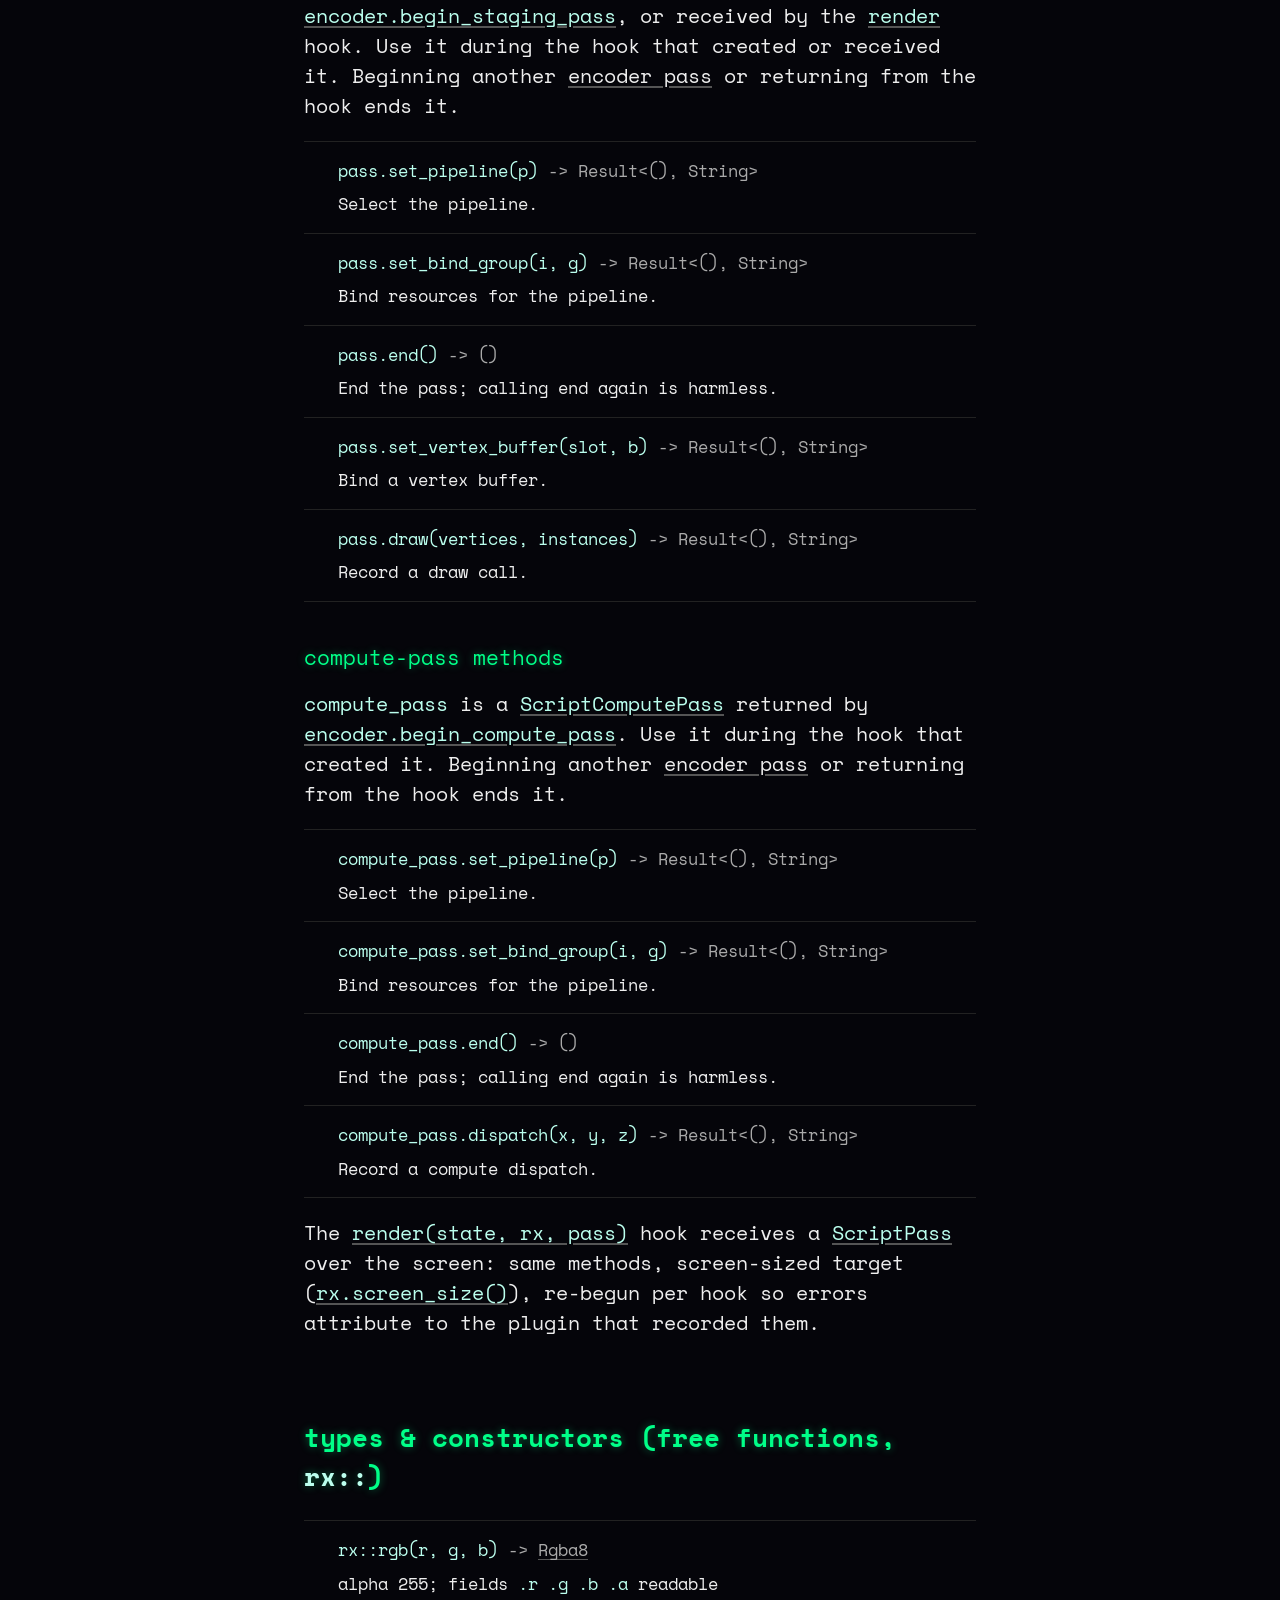
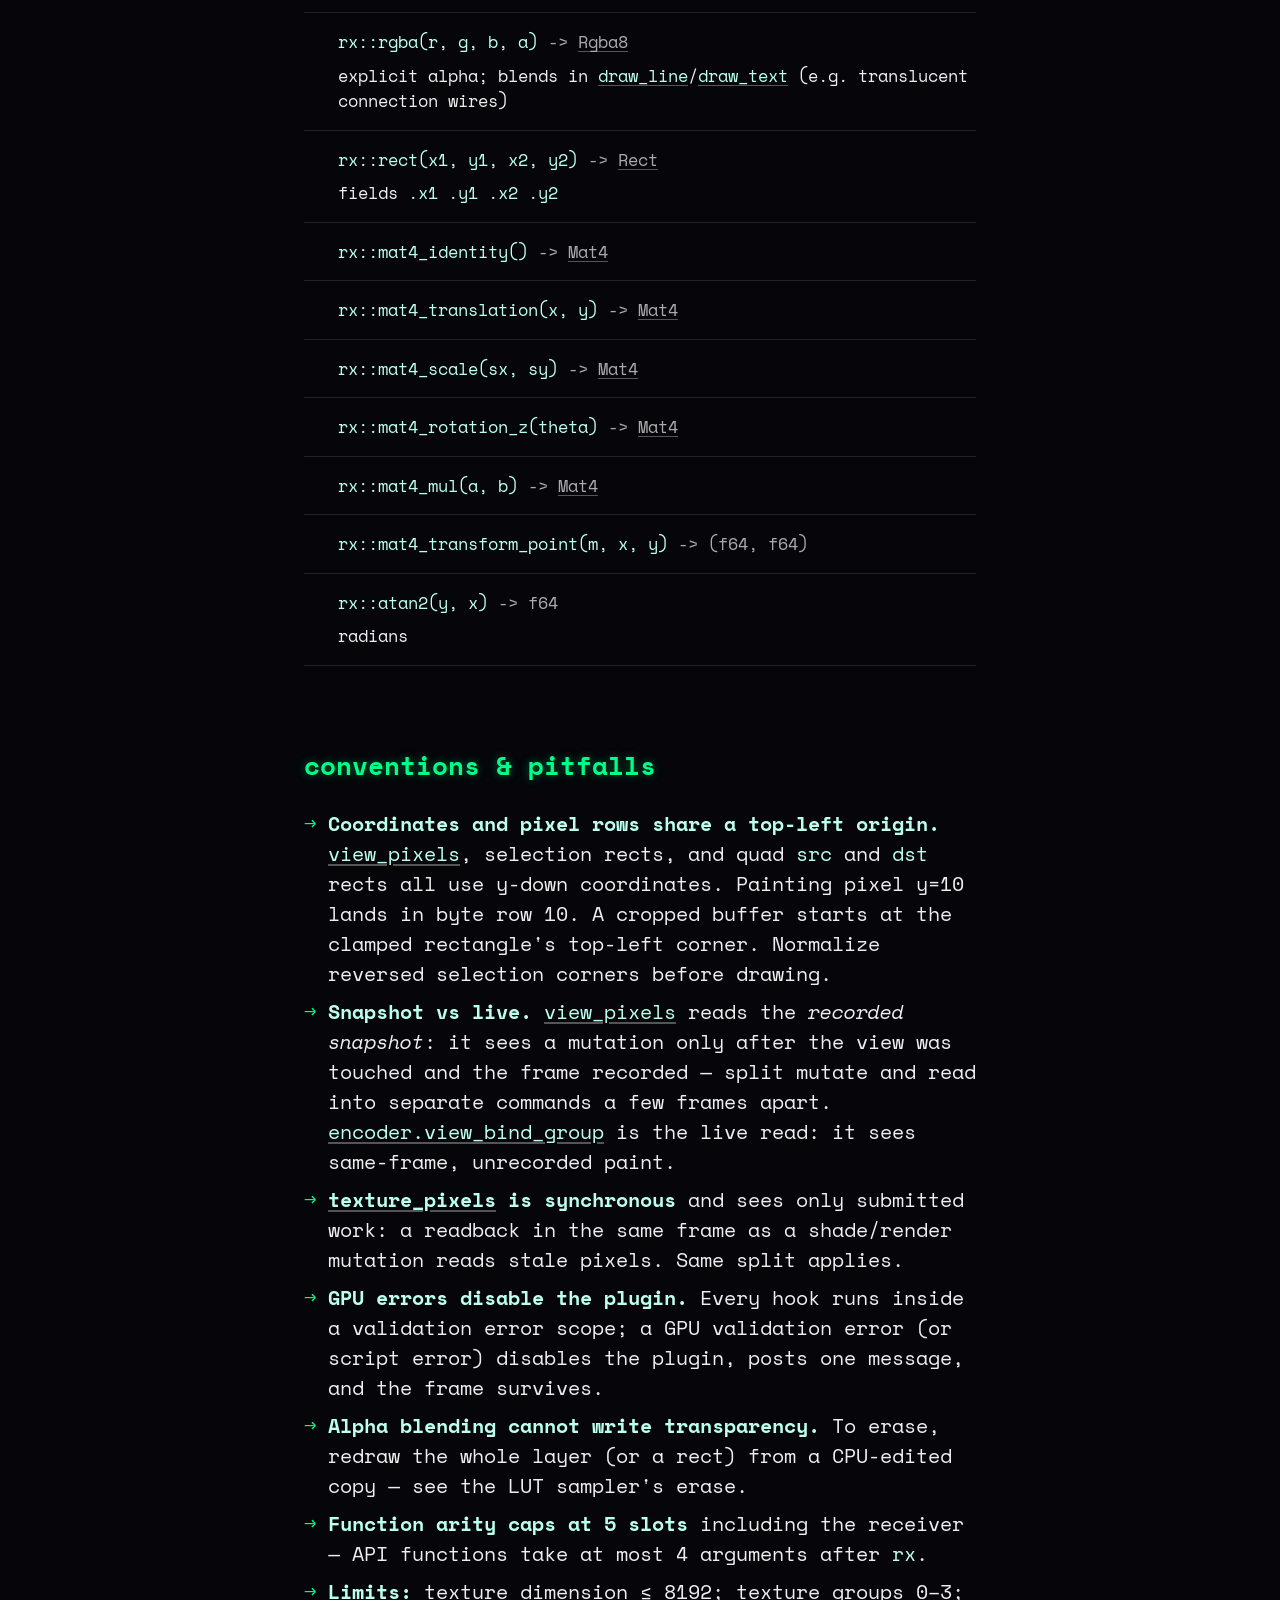
==== commit d90ce472: "Cross-link API reference mentions to their entries Link every prose, field, and return-type mention " ====
--- a/www/api-reference.html
+++ b/www/api-reference.html
@@ -12,8 +12,8 @@
   <link rel="preconnect" href="https://fonts.gstatic.com" crossorigin>
   <link href="https://fonts.googleapis.com/css2?family=Space+Mono:ital,wght@0,400;0,700;1,400&display=swap" rel="stylesheet">
   <link rel="stylesheet" href="style.css?v=reference-3">
-  <link rel="stylesheet" href="api-reference.css?v=22">
-  <script src="api-reference.js?v=6" defer></script>
+  <link rel="stylesheet" href="api-reference.css?v=23">
+  <script src="api-reference.js?v=7" defer></script>
 </head>
 <body id="top" class="api-reference">
 
@@ -243,7 +243,7 @@
   </p>
 
   <p>
-    <code>pub fn init(rx)</code> runs at load and returns the plugin's state
+    <code>pub fn <a class="api-xref" href="#init">init(rx)</a></code> runs at load and returns the plugin's state
     value, which is passed back as the first argument of every hook, command
     handler, and export. Script errors and GPU validation errors disable the
     plugin and post one message; other plugins are unaffected.
@@ -263,7 +263,7 @@
 
   <p>
     Defined as <code>pub fn</code> at the top level; all optional except
-    <code>init</code>.
+    <code><a class="api-xref" href="#init">init</a></code>.
   </p>
 
   <div class="api-list">
@@ -285,7 +285,7 @@
         <span class="api-description">before the plugin is dropped (unload / hot reload)</span>
       </summary>
       <dl class="api-fields">
-            <div><dt><code>state</code> <span class="api-type">Value</span></dt><dd>The plugin state returned by init; mutate this value to keep state between calls.</dd></div>
+            <div><dt><code>state</code> <span class="api-type">Value</span></dt><dd>The plugin state returned by <a class="api-xref" href="#init">init</a>; mutate this value to keep state between calls.</dd></div>
             <div><dt><code>rx</code> <span class="api-type">Ctx</span></dt><dd>Host interface for this hook call; do not retain it in plugin state.</dd></div>
             <div class="api-result"><dt>returns <code>Value</code></dt><dd>Ignored by the host; normally return unit, ().</dd></div>
           </dl>
@@ -297,7 +297,7 @@
         <span class="api-description">every frame, before rendering</span>
       </summary>
       <dl class="api-fields">
-            <div><dt><code>state</code> <span class="api-type">Value</span></dt><dd>The plugin state returned by init; mutate this value to keep state between calls.</dd></div>
+            <div><dt><code>state</code> <span class="api-type">Value</span></dt><dd>The plugin state returned by <a class="api-xref" href="#init">init</a>; mutate this value to keep state between calls.</dd></div>
             <div><dt><code>rx</code> <span class="api-type">Ctx</span></dt><dd>Host interface for this hook call; do not retain it in plugin state.</dd></div>
             <div class="api-result"><dt>returns <code>Value</code></dt><dd>Ignored by the host; normally return unit, ().</dd></div>
           </dl>
@@ -306,10 +306,10 @@
       <summary>
         <a class="api-anchor" href="#switch_mode" aria-label="Link to switch_mode" title="Link to switch_mode">#</a>
         <code class="api-signature api-signature-mobile">switch_mode(<span class="api-params"><span class="api-param">state,</span> <span class="api-param">rx</span></span>)</code>
-        <span class="api-description">on mode <em>edges</em> (query <code>rx.mode()</code>); fires once for the initial mode, and on <code>command</code>-mode entries</span>
-      </summary>
-      <dl class="api-fields">
-            <div><dt><code>state</code> <span class="api-type">Value</span></dt><dd>The plugin state returned by init; mutate this value to keep state between calls.</dd></div>
+        <span class="api-description">on mode <em>edges</em> (query <code><a class="api-xref" href="#rx-mode">rx.mode()</a></code>); fires once for the initial mode, and on <code>command</code>-mode entries</span>
+      </summary>
+      <dl class="api-fields">
+            <div><dt><code>state</code> <span class="api-type">Value</span></dt><dd>The plugin state returned by <a class="api-xref" href="#init">init</a>; mutate this value to keep state between calls.</dd></div>
             <div><dt><code>rx</code> <span class="api-type">Ctx</span></dt><dd>Host interface for this hook call; do not retain it in plugin state.</dd></div>
             <div class="api-result"><dt>returns <code>Value</code></dt><dd>Ignored by the host; normally return unit, ().</dd></div>
           </dl>
@@ -318,10 +318,10 @@
       <summary>
         <a class="api-anchor" href="#cursor_moved" aria-label="Link to cursor_moved" title="Link to cursor_moved">#</a>
         <code class="api-signature api-signature-mobile">cursor_moved(<span class="api-params"><span class="api-param">state,</span> <span class="api-param">rx,</span> <span class="api-param">x,</span> <span class="api-param">y</span></span>)</code>
-        <span class="api-description">mouse motion, window logical coords (<code>rx.session_coords(x, y)</code> converts)</span>
-      </summary>
-      <dl class="api-fields">
-            <div><dt><code>state</code> <span class="api-type">Value</span></dt><dd>The plugin state returned by init; mutate this value to keep state between calls.</dd></div>
+        <span class="api-description">mouse motion, window logical coords (<code><a class="api-xref" href="#rx-session_coords">rx.session_coords(x, y)</a></code> converts)</span>
+      </summary>
+      <dl class="api-fields">
+            <div><dt><code>state</code> <span class="api-type">Value</span></dt><dd>The plugin state returned by <a class="api-xref" href="#init">init</a>; mutate this value to keep state between calls.</dd></div>
             <div><dt><code>rx</code> <span class="api-type">Ctx</span></dt><dd>Host interface for this hook call; do not retain it in plugin state.</dd></div>
             <div><dt><code>x</code> <span class="api-type">f64</span></dt><dd>Horizontal mouse position in window logical coordinates.</dd></div>
             <div><dt><code>y</code> <span class="api-type">f64</span></dt><dd>Vertical mouse position in window logical coordinates; increases downward.</dd></div>
@@ -335,7 +335,7 @@
         <span class="api-description"><code>button</code> is <code>"left"</code>/<code>"right"</code>/<code>"middle"</code>, <code>input</code> is <code>"pressed"</code>/<code>"released"</code></span>
       </summary>
       <dl class="api-fields">
-            <div><dt><code>state</code> <span class="api-type">Value</span></dt><dd>The plugin state returned by init; mutate this value to keep state between calls.</dd></div>
+            <div><dt><code>state</code> <span class="api-type">Value</span></dt><dd>The plugin state returned by <a class="api-xref" href="#init">init</a>; mutate this value to keep state between calls.</dd></div>
             <div><dt><code>rx</code> <span class="api-type">Ctx</span></dt><dd>Host interface for this hook call; do not retain it in plugin state.</dd></div>
             <div><dt><code>button</code> <span class="api-type">String</span></dt><dd>Mouse button: &quot;left&quot;, &quot;right&quot;, or &quot;middle&quot;.</dd></div>
             <div><dt><code>input</code> <span class="api-type">String</span></dt><dd>Button transition: &quot;pressed&quot; or &quot;released&quot;.</dd></div>
@@ -349,7 +349,7 @@
         <span class="api-description">view opened</span>
       </summary>
       <dl class="api-fields">
-            <div><dt><code>state</code> <span class="api-type">Value</span></dt><dd>The plugin state returned by init; mutate this value to keep state between calls.</dd></div>
+            <div><dt><code>state</code> <span class="api-type">Value</span></dt><dd>The plugin state returned by <a class="api-xref" href="#init">init</a>; mutate this value to keep state between calls.</dd></div>
             <div><dt><code>rx</code> <span class="api-type">Ctx</span></dt><dd>Host interface for this hook call; do not retain it in plugin state.</dd></div>
             <div><dt><code>id</code> <span class="api-type">i64</span></dt><dd>ID of the view that was opened.</dd></div>
             <div class="api-result"><dt>returns <code>Value</code></dt><dd>Ignored by the host; normally return unit, ().</dd></div>
@@ -362,7 +362,7 @@
         <span class="api-description">view closed</span>
       </summary>
       <dl class="api-fields">
-            <div><dt><code>state</code> <span class="api-type">Value</span></dt><dd>The plugin state returned by init; mutate this value to keep state between calls.</dd></div>
+            <div><dt><code>state</code> <span class="api-type">Value</span></dt><dd>The plugin state returned by <a class="api-xref" href="#init">init</a>; mutate this value to keep state between calls.</dd></div>
             <div><dt><code>rx</code> <span class="api-type">Ctx</span></dt><dd>Host interface for this hook call; do not retain it in plugin state.</dd></div>
             <div><dt><code>id</code> <span class="api-type">i64</span></dt><dd>ID of the view that was closed; it may no longer be available to query.</dd></div>
             <div class="api-result"><dt>returns <code>Value</code></dt><dd>Ignored by the host; normally return unit, ().</dd></div>
@@ -375,9 +375,9 @@
         <span class="api-description">per frame: record render/compute passes on the frame encoder (before screen composition)</span>
       </summary>
       <dl class="api-fields">
-            <div><dt><code>state</code> <span class="api-type">Value</span></dt><dd>The plugin state returned by init; mutate this value to keep state between calls.</dd></div>
+            <div><dt><code>state</code> <span class="api-type">Value</span></dt><dd>The plugin state returned by <a class="api-xref" href="#init">init</a>; mutate this value to keep state between calls.</dd></div>
             <div><dt><code>rx</code> <span class="api-type">Ctx</span></dt><dd>Host interface for this hook call; do not retain it in plugin state.</dd></div>
-            <div><dt><code>encoder</code> <span class="api-type">ScriptEncoder</span></dt><dd>The current frame encoder. Begin render or compute passes here; it expires when the hook returns.</dd></div>
+            <div><dt><code>encoder</code> <span class="api-type"><a class="api-xref" href="#passes">ScriptEncoder</a></span></dt><dd>The current frame encoder. Begin render or compute passes here; it expires when the hook returns.</dd></div>
             <div class="api-result"><dt>returns <code>Value</code></dt><dd>Ignored by the host. Recorded GPU commands are the output of this hook.</dd></div>
           </dl>
     </details>
@@ -388,9 +388,9 @@
         <span class="api-description">per frame: the live screen pass &mdash; everything drawn, present ahead &mdash; for screen-space pipeline drawing</span>
       </summary>
       <dl class="api-fields">
-            <div><dt><code>state</code> <span class="api-type">Value</span></dt><dd>The plugin state returned by init; mutate this value to keep state between calls.</dd></div>
+            <div><dt><code>state</code> <span class="api-type">Value</span></dt><dd>The plugin state returned by <a class="api-xref" href="#init">init</a>; mutate this value to keep state between calls.</dd></div>
             <div><dt><code>rx</code> <span class="api-type">Ctx</span></dt><dd>Host interface for this hook call; do not retain it in plugin state.</dd></div>
-            <div><dt><code>pass</code> <span class="api-type">ScriptPass</span></dt><dd>The live screen render pass for this hook call; do not keep it for another frame.</dd></div>
+            <div><dt><code>pass</code> <span class="api-type"><a class="api-xref" href="#render-pass-methods">ScriptPass</a></span></dt><dd>The live screen render pass for this hook call; do not keep it for another frame.</dd></div>
             <div class="api-result"><dt>returns <code>Value</code></dt><dd>Ignored by the host. Drawing recorded on pass is the output of this hook.</dd></div>
           </dl>
     </details>
@@ -398,10 +398,10 @@
       <summary>
         <a class="api-anchor" href="#draw" aria-label="Link to draw" title="Link to draw">#</a>
         <code class="api-signature">draw(<span class="api-params"><span class="api-param">state,</span> <span class="api-param">rx</span></span>)</code>
-        <span class="api-description">per frame: UI-tier text/line drawing (<code>rx.draw_text</code> / <code>rx.draw_line</code> are only live here)</span>
-      </summary>
-      <dl class="api-fields">
-            <div><dt><code>state</code> <span class="api-type">Value</span></dt><dd>The plugin state returned by init; mutate this value to keep state between calls.</dd></div>
+        <span class="api-description">per frame: UI-tier text/line drawing (<code><a class="api-xref" href="#rx-draw_text">rx.draw_text</a></code> / <code><a class="api-xref" href="#rx-draw_line">rx.draw_line</a></code> are only live here)</span>
+      </summary>
+      <dl class="api-fields">
+            <div><dt><code>state</code> <span class="api-type">Value</span></dt><dd>The plugin state returned by <a class="api-xref" href="#init">init</a>; mutate this value to keep state between calls.</dd></div>
             <div><dt><code>rx</code> <span class="api-type">Ctx</span></dt><dd>Host interface for this hook call; do not retain it in plugin state.</dd></div>
             <div class="api-result"><dt>returns <code>Value</code></dt><dd>Ignored by the host; normally return unit, ().</dd></div>
           </dl>
@@ -458,23 +458,23 @@
     <details class="api-entry" id="rx-fg">
       <summary>
         <a class="api-anchor" href="#rx-fg" aria-label="Link to rx.fg" title="Link to rx.fg">#</a>
-        <code class="api-signature">rx.fg()<span class="api-return"> -&gt; Rgba8</span></code>
+        <code class="api-signature">rx.fg()<span class="api-return"> -&gt; <a class="api-xref" href="#rx-rgb">Rgba8</a></span></code>
         <span class="api-description">the color pair</span>
       </summary>
       <dl class="api-fields">
             <div><dt>parameters</dt><dd>None.</dd></div>
-            <div class="api-result"><dt>returns <code>Rgba8</code></dt><dd>The current foreground color.</dd></div>
+            <div class="api-result"><dt>returns <code><a class="api-xref" href="#rx-rgb">Rgba8</a></code></dt><dd>The current foreground color.</dd></div>
           </dl>
     </details>
     <details class="api-entry" id="rx-bg">
       <summary>
         <a class="api-anchor" href="#rx-bg" aria-label="Link to rx.bg" title="Link to rx.bg">#</a>
-        <code class="api-signature">rx.bg()<span class="api-return"> -&gt; Rgba8</span></code>
+        <code class="api-signature">rx.bg()<span class="api-return"> -&gt; <a class="api-xref" href="#rx-rgb">Rgba8</a></span></code>
         <span class="api-description">the color pair</span>
       </summary>
       <dl class="api-fields">
             <div><dt>parameters</dt><dd>None.</dd></div>
-            <div class="api-result"><dt>returns <code>Rgba8</code></dt><dd>The current background color.</dd></div>
+            <div class="api-result"><dt>returns <code><a class="api-xref" href="#rx-rgb">Rgba8</a></code></dt><dd>The current background color.</dd></div>
           </dl>
     </details>
     <details class="api-entry" id="rx-set_fg">
@@ -484,7 +484,7 @@
         <span class="api-description">picker semantics: old fg becomes bg; transparent ignored</span>
       </summary>
       <dl class="api-fields">
-            <div><dt><code>color</code> <span class="api-type">Rgba8</span></dt><dd>RGBA color, for example rx::rgba(255, 128, 0, 255).</dd></div>
+            <div><dt><code>color</code> <span class="api-type"><a class="api-xref" href="#rx-rgb">Rgba8</a></span></dt><dd>RGBA color, for example <a class="api-xref" href="#rx-rgba">rx::rgba(255, 128, 0, 255)</a>.</dd></div>
             <div class="api-result"><dt>returns <code>()</code></dt><dd>No return value (unit).</dd></div>
           </dl>
     </details>
@@ -508,7 +508,7 @@
       <summary>
         <a class="api-anchor" href="#rx-screen_size" aria-label="Link to rx.screen_size" title="Link to rx.screen_size">#</a>
         <code class="api-signature">rx.screen_size()<span class="api-return"> -&gt; (i64, i64)</span></code>
-        <span class="api-description">the <code>render</code> stage target size; build screen orthos against it</span>
+        <span class="api-description">the <code><a class="api-xref" href="#render">render</a></code> stage target size; build screen orthos against it</span>
       </summary>
       <dl class="api-fields">
             <div><dt>parameters</dt><dd>None.</dd></div>
@@ -535,27 +535,27 @@
       <dl class="api-fields">
             <div><dt><code>x</code> <span class="api-type">f64</span></dt><dd>Horizontal position in window logical coordinates.</dd></div>
             <div><dt><code>y</code> <span class="api-type">f64</span></dt><dd>Vertical position in window logical coordinates.</dd></div>
-            <div class="api-result"><dt>returns <code>(f64, f64)</code></dt><dd>The converted (x, y) in session coordinates, without rounding to integer pixels.</dd></div>
+            <div class="api-result"><dt>returns <code>(f64, f64)</code></dt><dd>The converted (x, y) in session coordinates, floored to integer pixels.</dd></div>
           </dl>
     </details>
     <details class="api-entry" id="rx-active_view_coords">
       <summary>
         <a class="api-anchor" href="#rx-active_view_coords" aria-label="Link to rx.active_view_coords" title="Link to rx.active_view_coords">#</a>
         <code class="api-signature api-signature-mobile">rx.active_view_coords(<span class="api-params"><span class="api-param">x,</span> <span class="api-param">y</span></span>)<span class="api-return"> -&gt; (f64, f64)</span></code>
-        <span class="api-description">session &rarr; active-view (unrounded)</span>
+        <span class="api-description">session &rarr; active-view (floored)</span>
       </summary>
       <dl class="api-fields">
             <div><dt><code>x</code> <span class="api-type">f64</span></dt><dd>Horizontal position in session coordinates.</dd></div>
             <div><dt><code>y</code> <span class="api-type">f64</span></dt><dd>Vertical position in session coordinates.</dd></div>
-            <div class="api-result"><dt>returns <code>(f64, f64)</code></dt><dd>The converted (x, y) in active-view coordinates, without rounding to integer pixels.</dd></div>
+            <div class="api-result"><dt>returns <code>(f64, f64)</code></dt><dd>The converted (x, y) in active-view coordinates, floored to integer pixels.</dd></div>
           </dl>
     </details>
   </div>
 
   <p>
-    Session, view, and UI drawing coordinates are y-up. Mouse events use
-    window logical coordinates with y increasing downward; use
-    <code>rx.session_coords(x, y)</code> to convert mouse positions.
+    Session, view, UI drawing coordinates, and pixel rows all increase downward
+    from a top-left origin. Mouse events use window logical coordinates; use
+    <code><a class="api-xref" href="#rx-session_coords">rx.session_coords(x, y)</a></code> to apply the interface scale.
   </p>
 
   <h2 id="views">views</h2>
@@ -568,29 +568,29 @@
       </summary>
       <dl class="api-fields">
             <div><dt>parameters</dt><dd>None.</dd></div>
-            <div class="api-result"><dt>returns <code>i64</code></dt><dd>The active view ID; this is an identifier, not a position in rx.views().</dd></div>
+            <div class="api-result"><dt>returns <code>i64</code></dt><dd>The active view ID; this is an identifier, not a position in <a class="api-xref" href="#rx-views">rx.views()</a>.</dd></div>
           </dl>
     </details>
     <details class="api-entry" id="rx-views">
       <summary>
         <a class="api-anchor" href="#rx-views" aria-label="Link to rx.views" title="Link to rx.views">#</a>
-        <code class="api-signature">rx.views()<span class="api-return"> -&gt; Vec&lt;ViewInfo&gt;</span></code>
+        <code class="api-signature">rx.views()<span class="api-return"> -&gt; Vec&lt;<a class="api-xref" href="#viewinfo">ViewInfo</a>&gt;</span></code>
         <span class="api-description">snapshots, in view order</span>
       </summary>
       <dl class="api-fields">
             <div><dt>parameters</dt><dd>None.</dd></div>
-            <div class="api-result"><dt>returns <code>Vec&lt;ViewInfo&gt;</code></dt><dd>Read-only snapshots of all views, in view order. Empty when there are no views.</dd></div>
+            <div class="api-result"><dt>returns <code>Vec&lt;<a class="api-xref" href="#viewinfo">ViewInfo</a>&gt;</code></dt><dd>Read-only snapshots of all views, in view order. Empty when there are no views.</dd></div>
           </dl>
     </details>
     <details class="api-entry" id="rx-view_pixels">
       <summary>
         <a class="api-anchor" href="#rx-view_pixels" aria-label="Link to rx.view_pixels" title="Link to rx.view_pixels">#</a>
         <code class="api-signature api-signature-mobile">rx.view_pixels(<span class="api-params"><span class="api-param">id,</span> <span class="api-param">rect</span></span>)<span class="api-return"> -&gt; Option&lt;Bytes&gt;</span></code>
-        <span class="api-description">rgba8, row-major, from the <em>recorded snapshot</em> (see pitfalls); rect clamped</span>
-      </summary>
-      <dl class="api-fields">
-            <div><dt><code>id</code> <span class="api-type">i64</span></dt><dd>View ID from rx.active_view_id() or a ViewInfo snapshot.</dd></div>
-            <div><dt><code>rect</code> <span class="api-type">Rect</span></dt><dd>Requested rectangle in view coordinates (y-up); normalized and clamped to the layer bounds.</dd></div>
+        <span class="api-description">rgba8, row-major, from the <em>recorded snapshot</em> (see <a class="api-xref" href="#pitfalls">pitfalls</a>); rect clamped</span>
+      </summary>
+      <dl class="api-fields">
+            <div><dt><code>id</code> <span class="api-type">i64</span></dt><dd>View ID from <a class="api-xref" href="#rx-active_view_id">rx.active_view_id()</a> or a <a class="api-xref" href="#viewinfo">ViewInfo</a> snapshot.</dd></div>
+            <div><dt><code>rect</code> <span class="api-type"><a class="api-xref" href="#rx-rect">Rect</a></span></dt><dd>Requested rectangle in view coordinates (y-down); normalized and clamped to the layer bounds.</dd></div>
             <div class="api-result"><dt>returns <code>Option&lt;Bytes&gt;</code></dt><dd>Some(bytes) from the recorded bottom-layer snapshot, RGBA8 row-major with the top row first; None for a missing view, an empty intersection, or a failed read.</dd></div>
           </dl>
     </details>
@@ -601,9 +601,9 @@
         <span class="api-description">Read a recorded layer strip, with <code>0</code> as the bottom layer. The rectangle uses display-space y in <code>0..frame_height</code>; x can span the frame strip.</span>
       </summary>
       <dl class="api-fields">
-            <div><dt><code>id</code> <span class="api-type">i64</span></dt><dd>View ID from rx.active_view_id() or a ViewInfo snapshot.</dd></div>
+            <div><dt><code>id</code> <span class="api-type">i64</span></dt><dd>View ID from <a class="api-xref" href="#rx-active_view_id">rx.active_view_id()</a> or a <a class="api-xref" href="#viewinfo">ViewInfo</a> snapshot.</dd></div>
             <div><dt><code>layer</code> <span class="api-type">i64</span></dt><dd>Zero-based layer index; 0 is the bottom layer, regardless of one-based UI labels.</dd></div>
-            <div><dt><code>rect</code> <span class="api-type">Rect</span></dt><dd>Requested rectangle in view coordinates (y-up); normalized and clamped to the layer bounds.</dd></div>
+            <div><dt><code>rect</code> <span class="api-type"><a class="api-xref" href="#rx-rect">Rect</a></span></dt><dd>Requested rectangle in view coordinates (y-down); normalized and clamped to the layer bounds.</dd></div>
             <div class="api-result"><dt>returns <code>Option&lt;Bytes&gt;</code></dt><dd>Some(bytes) from the requested recorded layer, RGBA8 row-major with the top row first; None for a missing view/layer, an empty intersection, or a failed read.</dd></div>
           </dl>
     </details>
@@ -614,7 +614,7 @@
         <span class="api-description">per-layer <code>visible</code>, bottom strip first; empty if the view doesn't exist</span>
       </summary>
       <dl class="api-fields">
-            <div><dt><code>id</code> <span class="api-type">i64</span></dt><dd>View ID from rx.active_view_id() or a ViewInfo snapshot.</dd></div>
+            <div><dt><code>id</code> <span class="api-type">i64</span></dt><dd>View ID from <a class="api-xref" href="#rx-active_view_id">rx.active_view_id()</a> or a <a class="api-xref" href="#viewinfo">ViewInfo</a> snapshot.</dd></div>
             <div class="api-result"><dt>returns <code>Vec&lt;bool&gt;</code></dt><dd>One visibility flag per layer, bottom first (index 0); empty for a missing view.</dd></div>
           </dl>
     </details>
@@ -625,7 +625,7 @@
         <span class="api-description">set the view's current animation frame; wraps by its frame count; false if the view doesn't exist</span>
       </summary>
       <dl class="api-fields">
-            <div><dt><code>id</code> <span class="api-type">i64</span></dt><dd>View ID from rx.active_view_id() or a ViewInfo snapshot.</dd></div>
+            <div><dt><code>id</code> <span class="api-type">i64</span></dt><dd>View ID from <a class="api-xref" href="#rx-active_view_id">rx.active_view_id()</a> or a <a class="api-xref" href="#viewinfo">ViewInfo</a> snapshot.</dd></div>
             <div><dt><code>frame</code> <span class="api-type">i64</span></dt><dd>Zero-based frame index; positive and negative indices wrap by the frame count.</dd></div>
             <div class="api-result"><dt>returns <code>bool</code></dt><dd>true when the view exists and its current frame is set; false for a missing view.</dd></div>
           </dl>
@@ -637,7 +637,7 @@
         <span class="api-description">set a custom playback sequence of zero-based frame indices; empty restores natural order; false for a missing view or an out-of-range index</span>
       </summary>
       <dl class="api-fields">
-            <div><dt><code>id</code> <span class="api-type">i64</span></dt><dd>View ID from rx.active_view_id() or a ViewInfo snapshot.</dd></div>
+            <div><dt><code>id</code> <span class="api-type">i64</span></dt><dd>View ID from <a class="api-xref" href="#rx-active_view_id">rx.active_view_id()</a> or a <a class="api-xref" href="#viewinfo">ViewInfo</a> snapshot.</dd></div>
             <div><dt><code>frames</code> <span class="api-type">Vec&lt;i64&gt;</span></dt><dd>Playback order as zero-based frame indices. Repeated indices are allowed; an empty list restores natural order.</dd></div>
             <div class="api-result"><dt>returns <code>bool</code></dt><dd>true when accepted; false if the view is missing or any index is outside its frame range.</dd></div>
           </dl>
@@ -649,7 +649,7 @@
         <span class="api-description">the custom playback sequence; empty means natural order (and is also returned for a missing view)</span>
       </summary>
       <dl class="api-fields">
-            <div><dt><code>id</code> <span class="api-type">i64</span></dt><dd>View ID from rx.active_view_id() or a ViewInfo snapshot.</dd></div>
+            <div><dt><code>id</code> <span class="api-type">i64</span></dt><dd>View ID from <a class="api-xref" href="#rx-active_view_id">rx.active_view_id()</a> or a <a class="api-xref" href="#viewinfo">ViewInfo</a> snapshot.</dd></div>
             <div class="api-result"><dt>returns <code>Vec&lt;i64&gt;</code></dt><dd>The custom zero-based playback sequence; empty for natural order or a missing view.</dd></div>
           </dl>
     </details>
@@ -660,7 +660,7 @@
         <span class="api-description">restore natural frame-order playback without changing the visible frame; false if the view doesn't exist</span>
       </summary>
       <dl class="api-fields">
-            <div><dt><code>id</code> <span class="api-type">i64</span></dt><dd>View ID from rx.active_view_id() or a ViewInfo snapshot.</dd></div>
+            <div><dt><code>id</code> <span class="api-type">i64</span></dt><dd>View ID from <a class="api-xref" href="#rx-active_view_id">rx.active_view_id()</a> or a <a class="api-xref" href="#viewinfo">ViewInfo</a> snapshot.</dd></div>
             <div class="api-result"><dt>returns <code>bool</code></dt><dd>true when natural playback order is restored; false for a missing view. The visible frame is preserved.</dd></div>
           </dl>
     </details>
@@ -671,7 +671,7 @@
         <span class="api-description">show or hide the built-in animation preview for the view; false if the view doesn't exist</span>
       </summary>
       <dl class="api-fields">
-            <div><dt><code>id</code> <span class="api-type">i64</span></dt><dd>View ID from rx.active_view_id() or a ViewInfo snapshot.</dd></div>
+            <div><dt><code>id</code> <span class="api-type">i64</span></dt><dd>View ID from <a class="api-xref" href="#rx-active_view_id">rx.active_view_id()</a> or a <a class="api-xref" href="#viewinfo">ViewInfo</a> snapshot.</dd></div>
             <div><dt><code>visible</code> <span class="api-type">bool</span></dt><dd>true to show the built-in preview; false to suppress it.</dd></div>
             <div class="api-result"><dt>returns <code>bool</code></dt><dd>true when the view exists and its preview flag is set; false for a missing view.</dd></div>
           </dl>
@@ -683,7 +683,7 @@
         <span class="api-description">mark modified &rarr; contents re-recorded (do this after painting a view via a pass)</span>
       </summary>
       <dl class="api-fields">
-            <div><dt><code>id</code> <span class="api-type">i64</span></dt><dd>View ID from rx.active_view_id() or a ViewInfo snapshot.</dd></div>
+            <div><dt><code>id</code> <span class="api-type">i64</span></dt><dd>View ID from <a class="api-xref" href="#rx-active_view_id">rx.active_view_id()</a> or a <a class="api-xref" href="#viewinfo">ViewInfo</a> snapshot.</dd></div>
             <div class="api-result"><dt>returns <code>()</code></dt><dd>No return value (unit).</dd></div>
           </dl>
     </details>
@@ -694,7 +694,7 @@
         <span class="api-description">clear a rect of the active view to transparent &mdash; a recorded paint</span>
       </summary>
       <dl class="api-fields">
-            <div><dt><code>rect</code> <span class="api-type">Rect</span></dt><dd>Rectangle of the active view to erase, in y-up view coordinates; corners are normalized.</dd></div>
+            <div><dt><code>rect</code> <span class="api-type"><a class="api-xref" href="#rx-rect">Rect</a></span></dt><dd>Rectangle of the active view to erase, in y-down view coordinates; corners are normalized.</dd></div>
             <div class="api-result"><dt>returns <code>()</code></dt><dd>No return value (unit).</dd></div>
           </dl>
     </details>
@@ -705,13 +705,13 @@
         <span class="api-description">re-render from the snapshot, discarding unrecorded GPU-side paint (kill a preview)</span>
       </summary>
       <dl class="api-fields">
-            <div><dt><code>id</code> <span class="api-type">i64</span></dt><dd>View ID from rx.active_view_id() or a ViewInfo snapshot.</dd></div>
+            <div><dt><code>id</code> <span class="api-type">i64</span></dt><dd>View ID from <a class="api-xref" href="#rx-active_view_id">rx.active_view_id()</a> or a <a class="api-xref" href="#viewinfo">ViewInfo</a> snapshot.</dd></div>
             <div class="api-result"><dt>returns <code>()</code></dt><dd>No return value (unit).</dd></div>
           </dl>
     </details>
   </div>
 
-  <p>
+  <p id="viewinfo">
     <code>ViewInfo</code> fields (read-only): <code>id</code>, <code>width</code>
     (full sheet: <code>frame_width * frames</code>), <code>height</code>,
     <code>offset_x</code>, <code>offset_y</code>, <code>zoom</code>,
@@ -741,9 +741,9 @@
       </summary>
       <dl class="api-fields">
             <div><dt><code>x1</code> <span class="api-type">i64</span></dt><dd>Horizontal coordinate of the first corner, in view pixels.</dd></div>
-            <div><dt><code>y1</code> <span class="api-type">i64</span></dt><dd>Vertical coordinate of the first corner, in y-up view pixels.</dd></div>
+            <div><dt><code>y1</code> <span class="api-type">i64</span></dt><dd>Vertical coordinate of the first corner, in y-down view pixels.</dd></div>
             <div><dt><code>x2</code> <span class="api-type">i64</span></dt><dd>Horizontal coordinate of the second corner, in view pixels.</dd></div>
-            <div><dt><code>y2</code> <span class="api-type">i64</span></dt><dd>Vertical coordinate of the second corner, in y-up view pixels.</dd></div>
+            <div><dt><code>y2</code> <span class="api-type">i64</span></dt><dd>Vertical coordinate of the second corner, in y-down view pixels.</dd></div>
             <div class="api-result"><dt>returns <code>()</code></dt><dd>No return value (unit).</dd></div>
           </dl>
     </details>
@@ -893,20 +893,20 @@
     </details>
   </div>
 
-  <h3 id="ui-drawing">UI drawing (the <code>draw</code> hook only)</h3>
+  <h3 id="ui-drawing">UI drawing (the <code><a class="api-xref" href="#draw">draw</a></code> hook only)</h3>
 
   <div class="api-list">
     <details class="api-entry" id="rx-draw_text">
       <summary>
         <a class="api-anchor" href="#rx-draw_text" aria-label="Link to rx.draw_text" title="Link to rx.draw_text">#</a>
         <code class="api-signature api-signature-mobile">rx.draw_text(<span class="api-params"><span class="api-param">text,</span> <span class="api-param">x,</span> <span class="api-param">y,</span> <span class="api-param">color</span></span>)<span class="api-return"> -&gt; ()</span></code>
-        <span class="api-description">UI coordinates; no-op outside <code>draw</code></span>
+        <span class="api-description">UI coordinates; no-op outside <code><a class="api-xref" href="#draw">draw</a></code></span>
       </summary>
       <dl class="api-fields">
             <div><dt><code>text</code> <span class="api-type">String</span></dt><dd>Text to draw, left-aligned.</dd></div>
             <div><dt><code>x</code> <span class="api-type">f64</span></dt><dd>Horizontal text position in UI drawing coordinates.</dd></div>
-            <div><dt><code>y</code> <span class="api-type">f64</span></dt><dd>Vertical text position in UI drawing coordinates (y-up).</dd></div>
-            <div><dt><code>color</code> <span class="api-type">Rgba8</span></dt><dd>RGBA color, for example rx::rgba(255, 128, 0, 255).</dd></div>
+            <div><dt><code>y</code> <span class="api-type">f64</span></dt><dd>Vertical text position in UI drawing coordinates (y-down).</dd></div>
+            <div><dt><code>color</code> <span class="api-type"><a class="api-xref" href="#rx-rgb">Rgba8</a></span></dt><dd>RGBA color, for example <a class="api-xref" href="#rx-rgba">rx::rgba(255, 128, 0, 255)</a>.</dd></div>
             <div class="api-result"><dt>returns <code>()</code></dt><dd>No return value (unit).</dd></div>
           </dl>
     </details>
@@ -914,12 +914,12 @@
       <summary>
         <a class="api-anchor" href="#rx-draw_line" aria-label="Link to rx.draw_line" title="Link to rx.draw_line">#</a>
         <code class="api-signature api-signature-mobile">rx.draw_line(<span class="api-params"><span class="api-param">p1,</span> <span class="api-param">p2,</span> <span class="api-param">color</span></span>)<span class="api-return"> -&gt; ()</span></code>
-        <span class="api-description">1px line, <code>(x, y)</code> tuples; no-op outside <code>draw</code></span>
-      </summary>
-      <dl class="api-fields">
-            <div><dt><code>p1</code> <span class="api-type">(f64, f64)</span></dt><dd>Start point in UI drawing coordinates (y-up).</dd></div>
+        <span class="api-description">1px line, <code>(x, y)</code> tuples; no-op outside <code><a class="api-xref" href="#draw">draw</a></code></span>
+      </summary>
+      <dl class="api-fields">
+            <div><dt><code>p1</code> <span class="api-type">(f64, f64)</span></dt><dd>Start point in UI drawing coordinates (y-down).</dd></div>
             <div><dt><code>p2</code> <span class="api-type">(f64, f64)</span></dt><dd>End point in the same coordinates.</dd></div>
-            <div><dt><code>color</code> <span class="api-type">Rgba8</span></dt><dd>RGBA color, for example rx::rgba(255, 128, 0, 255).</dd></div>
+            <div><dt><code>color</code> <span class="api-type"><a class="api-xref" href="#rx-rgb">Rgba8</a></span></dt><dd>RGBA color, for example <a class="api-xref" href="#rx-rgba">rx::rgba(255, 128, 0, 255)</a>.</dd></div>
             <div class="api-result"><dt>returns <code>()</code></dt><dd>No return value (unit).</dd></div>
           </dl>
     </details>
@@ -943,7 +943,7 @@
       <summary>
         <a class="api-anchor" href="#rx-read_png" aria-label="Link to rx.read_png" title="Link to rx.read_png">#</a>
         <code class="api-signature api-signature-mobile">rx.read_png(<span class="api-params"><span class="api-param">path</span></span>)<span class="api-return"> -&gt; Option&lt;(i64, i64, Bytes)&gt;</span></code>
-        <span class="api-description">decode an 8-bit RGBA PNG relative to the <em>plugin's</em> directory (cursor/icon assets) &rarr; <code>(w, h, pixels)</code>, row-major rgba8 &mdash; the layout <code>upload</code>/<code>write_png</code> use</span>
+        <span class="api-description">decode an 8-bit RGBA PNG relative to the <em>plugin's</em> directory (cursor/icon assets) &rarr; <code>(w, h, pixels)</code>, row-major rgba8 &mdash; the layout <code><a class="api-xref" href="#texture-upload">upload</a></code>/<code><a class="api-xref" href="#rx-write_png">write_png</a></code> use</span>
       </summary>
       <dl class="api-fields">
             <div><dt><code>path</code> <span class="api-type">String</span></dt><dd>File path; relative paths resolve from the plugin directory, absolute paths are used as given.</dd></div>
@@ -977,82 +977,82 @@
     <details class="api-entry" id="rx-create_texture">
       <summary>
         <a class="api-anchor" href="#rx-create_texture" aria-label="Link to rx.create_texture" title="Link to rx.create_texture">#</a>
-        <code class="api-signature api-signature-mobile">rx.create_texture(<span class="api-params"><span class="api-param">w,</span> <span class="api-param">h</span></span>)<span class="api-return"> -&gt; Option&lt;ScriptTexture&gt;</span></code>
+        <code class="api-signature api-signature-mobile">rx.create_texture(<span class="api-params"><span class="api-param">w,</span> <span class="api-param">h</span></span>)<span class="api-return"> -&gt; Option&lt;<a class="api-xref" href="#texture-methods">ScriptTexture</a>&gt;</span></code>
         <span class="api-description">rgba8 (sRGB), max dimension 8192; owned by the plugin, dropped with its state</span>
       </summary>
       <dl class="api-fields">
             <div><dt><code>w</code> <span class="api-type">i64</span></dt><dd>Width in pixels, 1..=8192.</dd></div>
             <div><dt><code>h</code> <span class="api-type">i64</span></dt><dd>Height in pixels, 1..=8192.</dd></div>
-            <div class="api-result"><dt>returns <code>Option&lt;ScriptTexture&gt;</code></dt><dd>Some(texture) for a new RGBA8 texture; None with a message for invalid dimensions or an unavailable GPU.</dd></div>
+            <div class="api-result"><dt>returns <code>Option&lt;<a class="api-xref" href="#texture-methods">ScriptTexture</a>&gt;</code></dt><dd>Some(texture) for a new RGBA8 texture; None with a message for invalid dimensions or an unavailable GPU.</dd></div>
           </dl>
     </details>
     <details class="api-entry" id="rx-texture_pixels">
       <summary>
         <a class="api-anchor" href="#rx-texture_pixels" aria-label="Link to rx.texture_pixels" title="Link to rx.texture_pixels">#</a>
         <code class="api-signature api-signature-mobile">rx.texture_pixels(<span class="api-params"><span class="api-param">tex</span></span>)<span class="api-return"> -&gt; Option&lt;Bytes&gt;</span></code>
-        <span class="api-description">readback, mirror of <code>upload</code>; forces a GPU sync &mdash; command-handler tool, not per-frame (see pitfalls)</span>
-      </summary>
-      <dl class="api-fields">
-            <div><dt><code>tex</code> <span class="api-type">ScriptTexture</span></dt><dd>Texture to read back; pending commands must have been submitted to see their changes.</dd></div>
+        <span class="api-description">readback, mirror of <code><a class="api-xref" href="#texture-upload">upload</a></code>; forces a GPU sync &mdash; command-handler tool, not per-frame (see <a class="api-xref" href="#pitfalls">pitfalls</a>)</span>
+      </summary>
+      <dl class="api-fields">
+            <div><dt><code>tex</code> <span class="api-type"><a class="api-xref" href="#texture-methods">ScriptTexture</a></span></dt><dd>Texture to read back; pending commands must have been submitted to see their changes.</dd></div>
             <div class="api-result"><dt>returns <code>Option&lt;Bytes&gt;</code></dt><dd>Some(bytes) with RGBA8 pixels in top-first row-major order; None if the GPU is unavailable or bytes cannot be allocated. The read waits for the GPU.</dd></div>
           </dl>
     </details>
     <details class="api-entry" id="rx-create_shader">
       <summary>
         <a class="api-anchor" href="#rx-create_shader" aria-label="Link to rx.create_shader" title="Link to rx.create_shader">#</a>
-        <code class="api-signature api-signature-mobile">rx.create_shader(<span class="api-params"><span class="api-param">wgsl</span></span>)<span class="api-return"> -&gt; Option&lt;ScriptShader&gt;</span></code>
+        <code class="api-signature api-signature-mobile">rx.create_shader(<span class="api-params"><span class="api-param">wgsl</span></span>)<span class="api-return"> -&gt; Option&lt;<a class="api-xref" href="#rx-create_shader">ScriptShader</a>&gt;</span></code>
       </summary>
       <dl class="api-fields">
             <div><dt><code>wgsl</code> <span class="api-type">String</span></dt><dd>Complete WGSL shader source, not a file path.</dd></div>
-            <div class="api-result"><dt>returns <code>Option&lt;ScriptShader&gt;</code></dt><dd>Some(shader) when compilation succeeds; None with a message for shader validation failure or an unavailable GPU.</dd></div>
+            <div class="api-result"><dt>returns <code>Option&lt;<a class="api-xref" href="#rx-create_shader">ScriptShader</a>&gt;</code></dt><dd>Some(shader) when compilation succeeds; None with a message for shader validation failure or an unavailable GPU.</dd></div>
           </dl>
     </details>
     <details class="api-entry" id="rx-create_render_pipeline">
       <summary>
         <a class="api-anchor" href="#rx-create_render_pipeline" aria-label="Link to rx.create_render_pipeline" title="Link to rx.create_render_pipeline">#</a>
-        <code class="api-signature api-signature-mobile">rx.create_render_pipeline(<span class="api-params"><span class="api-param">shader,</span> <span class="api-param">vs,</span> <span class="api-param">fs,</span> <span class="api-param">textures</span></span>)<span class="api-return"> -&gt; Option&lt;ScriptPipeline&gt;</span></code>
+        <code class="api-signature api-signature-mobile">rx.create_render_pipeline(<span class="api-params"><span class="api-param">shader,</span> <span class="api-param">vs,</span> <span class="api-param">fs,</span> <span class="api-param">textures</span></span>)<span class="api-return"> -&gt; Option&lt;<a class="api-xref" href="#rx-create_render_pipeline">ScriptPipeline</a>&gt;</span></code>
         <span class="api-description">triangle list, sprite vertex layout, alpha blending onto rgba8; <code>textures</code> = 0&ndash;3 texture groups</span>
       </summary>
       <dl class="api-fields">
-            <div><dt><code>shader</code> <span class="api-type">ScriptShader</span></dt><dd>Compiled WGSL shader from rx.create_shader().</dd></div>
+            <div><dt><code>shader</code> <span class="api-type"><a class="api-xref" href="#rx-create_shader">ScriptShader</a></span></dt><dd>Compiled WGSL shader from <a class="api-xref" href="#rx-create_shader">rx.create_shader()</a>.</dd></div>
             <div><dt><code>vs</code> <span class="api-type">String</span></dt><dd>Name of the WGSL vertex entry point.</dd></div>
             <div><dt><code>fs</code> <span class="api-type">String</span></dt><dd>Name of the WGSL fragment entry point.</dd></div>
             <div><dt><code>textures</code> <span class="api-type">i64</span></dt><dd>Number of sampled-texture groups, 0..=3; group 0 is reserved for transform uniforms.</dd></div>
-            <div class="api-result"><dt>returns <code>Option&lt;ScriptPipeline&gt;</code></dt><dd>Some(pipeline) when valid; None with a message for an unavailable GPU, invalid group count, or pipeline validation failure.</dd></div>
+            <div class="api-result"><dt>returns <code>Option&lt;<a class="api-xref" href="#rx-create_render_pipeline">ScriptPipeline</a>&gt;</code></dt><dd>Some(pipeline) when valid; None with a message for an unavailable GPU, invalid group count, or pipeline validation failure.</dd></div>
           </dl>
     </details>
     <details class="api-entry" id="rx-create_point_pipeline">
       <summary>
         <a class="api-anchor" href="#rx-create_point_pipeline" aria-label="Link to rx.create_point_pipeline" title="Link to rx.create_point_pipeline">#</a>
-        <code class="api-signature api-signature-mobile">rx.create_point_pipeline(<span class="api-params"><span class="api-param">shader,</span> <span class="api-param">vs,</span> <span class="api-param">fs,</span> <span class="api-param">textures</span></span>)<span class="api-return"> -&gt; Option&lt;ScriptPipeline&gt;</span></code>
+        <code class="api-signature api-signature-mobile">rx.create_point_pipeline(<span class="api-params"><span class="api-param">shader,</span> <span class="api-param">vs,</span> <span class="api-param">fs,</span> <span class="api-param">textures</span></span>)<span class="api-return"> -&gt; Option&lt;<a class="api-xref" href="#rx-create_render_pipeline">ScriptPipeline</a>&gt;</span></code>
         <span class="api-description">point list, <strong>no vertex buffers</strong> &mdash; position points from <code>@builtin(vertex_index)</code>, typically <code>textureLoad</code>ing a bound texture (scatter passes); same bind-group layout as render pipelines</span>
       </summary>
       <dl class="api-fields">
-            <div><dt><code>shader</code> <span class="api-type">ScriptShader</span></dt><dd>Compiled WGSL shader from rx.create_shader().</dd></div>
+            <div><dt><code>shader</code> <span class="api-type"><a class="api-xref" href="#rx-create_shader">ScriptShader</a></span></dt><dd>Compiled WGSL shader from <a class="api-xref" href="#rx-create_shader">rx.create_shader()</a>.</dd></div>
             <div><dt><code>vs</code> <span class="api-type">String</span></dt><dd>Name of the WGSL vertex entry point.</dd></div>
             <div><dt><code>fs</code> <span class="api-type">String</span></dt><dd>Name of the WGSL fragment entry point.</dd></div>
             <div><dt><code>textures</code> <span class="api-type">i64</span></dt><dd>Number of sampled-texture groups, 0..=3; group 0 is reserved for transform uniforms.</dd></div>
-            <div class="api-result"><dt>returns <code>Option&lt;ScriptPipeline&gt;</code></dt><dd>Some(pipeline) when valid; None with a message for an unavailable GPU, invalid group count, or pipeline validation failure.</dd></div>
+            <div class="api-result"><dt>returns <code>Option&lt;<a class="api-xref" href="#rx-create_render_pipeline">ScriptPipeline</a>&gt;</code></dt><dd>Some(pipeline) when valid; None with a message for an unavailable GPU, invalid group count, or pipeline validation failure.</dd></div>
           </dl>
     </details>
     <details class="api-entry" id="rx-create_compute_pipeline">
       <summary>
         <a class="api-anchor" href="#rx-create_compute_pipeline" aria-label="Link to rx.create_compute_pipeline" title="Link to rx.create_compute_pipeline">#</a>
-        <code class="api-signature api-signature-mobile">rx.create_compute_pipeline(<span class="api-params"><span class="api-param">shader,</span> <span class="api-param">entry,</span> <span class="api-param">inputs</span></span>)<span class="api-return"> -&gt; Option&lt;ScriptComputePipeline&gt;</span></code>
+        <code class="api-signature api-signature-mobile">rx.create_compute_pipeline(<span class="api-params"><span class="api-param">shader,</span> <span class="api-param">entry,</span> <span class="api-param">inputs</span></span>)<span class="api-return"> -&gt; Option&lt;<a class="api-xref" href="#rx-create_compute_pipeline">ScriptComputePipeline</a>&gt;</span></code>
         <span class="api-description"><code>inputs</code> = 1&ndash;4 input textures at bindings <code>0..n</code>, write-only rgba8 storage output at binding <code>n</code> (one group)</span>
       </summary>
       <dl class="api-fields">
-            <div><dt><code>shader</code> <span class="api-type">ScriptShader</span></dt><dd>Compiled WGSL shader from rx.create_shader().</dd></div>
+            <div><dt><code>shader</code> <span class="api-type"><a class="api-xref" href="#rx-create_shader">ScriptShader</a></span></dt><dd>Compiled WGSL shader from <a class="api-xref" href="#rx-create_shader">rx.create_shader()</a>.</dd></div>
             <div><dt><code>entry</code> <span class="api-type">String</span></dt><dd>Name of the WGSL compute entry point.</dd></div>
             <div><dt><code>inputs</code> <span class="api-type">i64</span></dt><dd>Number of input textures, 1..=4. Inputs occupy bindings 0 through inputs - 1; storage output uses binding inputs.</dd></div>
-            <div class="api-result"><dt>returns <code>Option&lt;ScriptComputePipeline&gt;</code></dt><dd>Some(pipeline) when valid; None with a message for an unavailable GPU, invalid input count, or validation failure.</dd></div>
+            <div class="api-result"><dt>returns <code>Option&lt;<a class="api-xref" href="#rx-create_compute_pipeline">ScriptComputePipeline</a>&gt;</code></dt><dd>Some(pipeline) when valid; None with a message for an unavailable GPU, invalid input count, or validation failure.</dd></div>
           </dl>
     </details>
   </div>
 
   <h3 id="texture-methods">texture methods</h3>
 
-  <p><code>texture</code> is a <code>ScriptTexture</code> returned by <code>rx.create_texture</code>.</p>
+  <p><code>texture</code> is a <code><a class="api-xref" href="#texture-methods">ScriptTexture</a></code> returned by <code><a class="api-xref" href="#rx-create_texture">rx.create_texture</a></code>.</p>
 
   <div class="api-list">
     <details class="api-entry" id="texture-width">
@@ -1084,7 +1084,7 @@
         <span class="api-description">Replace the entire texture with pixel data.</span>
       </summary>
       <dl class="api-fields">
-            <div><dt><code>bytes</code> <span class="api-type">Bytes</span></dt><dd>Exactly texture.width() * texture.height() * 4 RGBA8 bytes in top-first row-major order. The Bytes value is moved.</dd></div>
+            <div><dt><code>bytes</code> <span class="api-type">Bytes</span></dt><dd>Exactly <a class="api-xref" href="#texture-width">texture.width()</a> * <a class="api-xref" href="#texture-height">texture.height()</a> * 4 RGBA8 bytes in top-first row-major order. The Bytes value is moved.</dd></div>
             <div class="api-result"><dt>returns <code>bool</code></dt><dd>true when the byte count matches and the upload is queued; false for a size mismatch, leaving the texture unchanged.</dd></div>
           </dl>
     </details>
@@ -1095,7 +1095,7 @@
         <span class="api-description">Fill the entire texture with one color.</span>
       </summary>
       <dl class="api-fields">
-            <div><dt><code>color</code> <span class="api-type">Rgba8</span></dt><dd>RGBA color, for example rx::rgba(255, 128, 0, 255).</dd></div>
+            <div><dt><code>color</code> <span class="api-type"><a class="api-xref" href="#rx-rgb">Rgba8</a></span></dt><dd>RGBA color, for example <a class="api-xref" href="#rx-rgba">rx::rgba(255, 128, 0, 255)</a>.</dd></div>
             <div class="api-result"><dt>returns <code>()</code></dt><dd>No return value (unit).</dd></div>
           </dl>
     </details>
@@ -1113,85 +1113,85 @@
     <details class="api-entry" id="rx-create_transform_bind_group">
       <summary>
         <a class="api-anchor" href="#rx-create_transform_bind_group" aria-label="Link to rx.create_transform_bind_group" title="Link to rx.create_transform_bind_group">#</a>
-        <code class="api-signature api-signature-mobile">rx.create_transform_bind_group(<span class="api-params"><span class="api-param">w,</span> <span class="api-param">h,</span> <span class="api-param">transform</span></span>)<span class="api-return"> -&gt; Option&lt;ScriptBindGroup&gt;</span></code>
+        <code class="api-signature api-signature-mobile">rx.create_transform_bind_group(<span class="api-params"><span class="api-param">w,</span> <span class="api-param">h,</span> <span class="api-param">transform</span></span>)<span class="api-return"> -&gt; Option&lt;<a class="api-xref" href="#bind-groups-vertices">ScriptBindGroup</a>&gt;</span></code>
         <span class="api-description">group 0: ortho for a <code>w</code>&times;<code>h</code> target composed with <code>transform</code>; params slot zeroed (WGSL that doesn't declare binding 1 is unaffected)</span>
       </summary>
       <dl class="api-fields">
             <div><dt><code>w</code> <span class="api-type">i64</span></dt><dd>Width in pixels; must be positive.</dd></div>
             <div><dt><code>h</code> <span class="api-type">i64</span></dt><dd>Height in pixels; must be positive.</dd></div>
-            <div><dt><code>transform</code> <span class="api-type">Mat4</span></dt><dd>Model transform composed with the target-size orthographic projection, e.g. rx::mat4_identity().</dd></div>
-            <div class="api-result"><dt>returns <code>Option&lt;ScriptBindGroup&gt;</code></dt><dd>Some(group) for group 0 with transform uniforms and a zeroed vec4 parameter slot; None for an unavailable GPU or nonpositive target dimensions.</dd></div>
+            <div><dt><code>transform</code> <span class="api-type"><a class="api-xref" href="#types">Mat4</a></span></dt><dd>Model transform composed with the target-size orthographic projection, e.g. <a class="api-xref" href="#rx-mat4_identity">rx::mat4_identity()</a>.</dd></div>
+            <div class="api-result"><dt>returns <code>Option&lt;<a class="api-xref" href="#bind-groups-vertices">ScriptBindGroup</a>&gt;</code></dt><dd>Some(group) for group 0 with transform uniforms and a zeroed vec4 parameter slot; None for an unavailable GPU or nonpositive target dimensions.</dd></div>
           </dl>
     </details>
     <details class="api-entry" id="rx-create_transform_params_bind_group">
       <summary>
         <a class="api-anchor" href="#rx-create_transform_params_bind_group" aria-label="Link to rx.create_transform_params_bind_group" title="Link to rx.create_transform_params_bind_group">#</a>
-        <code class="api-signature api-signature-mobile">rx.create_transform_params_bind_group(<span class="api-params"><span class="api-param">w,</span> <span class="api-param">h,</span> <span class="api-param">transform,</span> <span class="api-param">params</span></span>)<span class="api-return"> -&gt; Option&lt;ScriptBindGroup&gt;</span></code>
+        <code class="api-signature api-signature-mobile">rx.create_transform_params_bind_group(<span class="api-params"><span class="api-param">w,</span> <span class="api-param">h,</span> <span class="api-param">transform,</span> <span class="api-param">params</span></span>)<span class="api-return"> -&gt; Option&lt;<a class="api-xref" href="#bind-groups-vertices">ScriptBindGroup</a>&gt;</span></code>
         <span class="api-description">adds user params (1&ndash;64 floats) at group 0 binding 1: <code>var&lt;uniform&gt; params: array&lt;vec4&lt;f32&gt;, N&gt;</code> where <strong><code>N = ceil(len/4)</code></strong> &mdash; the buffer is sized to the floats passed, <em>not</em> a fixed 64, so declare <code>N</code> to match or it's a validation error; packed in order, zero-padded to the vec4; an f32 holds 24 exact integer bits &mdash; pass 32-bit masks as two 16-bit halves</span>
       </summary>
       <dl class="api-fields">
             <div><dt><code>w</code> <span class="api-type">i64</span></dt><dd>Width in pixels; must be positive.</dd></div>
             <div><dt><code>h</code> <span class="api-type">i64</span></dt><dd>Height in pixels; must be positive.</dd></div>
-            <div><dt><code>transform</code> <span class="api-type">Mat4</span></dt><dd>Model transform composed with the target-size orthographic projection, e.g. rx::mat4_identity().</dd></div>
+            <div><dt><code>transform</code> <span class="api-type"><a class="api-xref" href="#types">Mat4</a></span></dt><dd>Model transform composed with the target-size orthographic projection, e.g. <a class="api-xref" href="#rx-mat4_identity">rx::mat4_identity()</a>.</dd></div>
             <div><dt><code>params</code> <span class="api-type">Vec&lt;f64&gt;</span></dt><dd>1–64 values, converted to f32 and zero-padded to a multiple of four. WGSL binding 1 must use array&lt;vec4&lt;f32&gt;, ceil(len / 4)&gt;.</dd></div>
-            <div class="api-result"><dt>returns <code>Option&lt;ScriptBindGroup&gt;</code></dt><dd>Some(group) for group 0; None for an unavailable GPU, nonpositive dimensions, or an invalid parameter count.</dd></div>
+            <div class="api-result"><dt>returns <code>Option&lt;<a class="api-xref" href="#bind-groups-vertices">ScriptBindGroup</a>&gt;</code></dt><dd>Some(group) for group 0; None for an unavailable GPU, nonpositive dimensions, or an invalid parameter count.</dd></div>
           </dl>
     </details>
     <details class="api-entry" id="rx-create_texture_bind_group">
       <summary>
         <a class="api-anchor" href="#rx-create_texture_bind_group" aria-label="Link to rx.create_texture_bind_group" title="Link to rx.create_texture_bind_group">#</a>
-        <code class="api-signature api-signature-mobile">rx.create_texture_bind_group(<span class="api-params"><span class="api-param">texture</span></span>)<span class="api-return"> -&gt; Option&lt;ScriptBindGroup&gt;</span></code>
+        <code class="api-signature api-signature-mobile">rx.create_texture_bind_group(<span class="api-params"><span class="api-param">texture</span></span>)<span class="api-return"> -&gt; Option&lt;<a class="api-xref" href="#bind-groups-vertices">ScriptBindGroup</a>&gt;</span></code>
         <span class="api-description">texture + nearest sampler, for any texture group slot</span>
       </summary>
       <dl class="api-fields">
-            <div><dt><code>texture</code> <span class="api-type">ScriptTexture</span></dt><dd>A texture created by rx.create_texture().</dd></div>
-            <div class="api-result"><dt>returns <code>Option&lt;ScriptBindGroup&gt;</code></dt><dd>Some(group) containing the texture and nearest sampler; None if the GPU is unavailable.</dd></div>
+            <div><dt><code>texture</code> <span class="api-type"><a class="api-xref" href="#texture-methods">ScriptTexture</a></span></dt><dd>A texture created by <a class="api-xref" href="#rx-create_texture">rx.create_texture()</a>.</dd></div>
+            <div class="api-result"><dt>returns <code>Option&lt;<a class="api-xref" href="#bind-groups-vertices">ScriptBindGroup</a>&gt;</code></dt><dd>Some(group) containing the texture and nearest sampler; None if the GPU is unavailable.</dd></div>
           </dl>
     </details>
     <details class="api-entry" id="encoder-view_bind_group">
       <summary>
         <a class="api-anchor" href="#encoder-view_bind_group" aria-label="Link to encoder.view_bind_group" title="Link to encoder.view_bind_group">#</a>
-        <code class="api-signature api-signature-mobile">encoder.view_bind_group(<span class="api-params"><span class="api-param">view_id</span></span>)<span class="api-return"> -&gt; Result&lt;ScriptBindGroup, String&gt;</span></code>
-        <span class="api-description">shade-stage: the view's <strong>live</strong> layer texture as input &mdash; unrecorded paints included, unlike <code>view_pixels</code>; built per call, so resizes are tracked next frame; binding a view as input to a pass targeting it is a validation error (disables the plugin)</span>
+        <code class="api-signature api-signature-mobile">encoder.view_bind_group(<span class="api-params"><span class="api-param">view_id</span></span>)<span class="api-return"> -&gt; Result&lt;<a class="api-xref" href="#bind-groups-vertices">ScriptBindGroup</a>, String&gt;</span></code>
+        <span class="api-description">shade-stage: the view's <strong>live</strong> layer texture as input &mdash; unrecorded paints included, unlike <code><a class="api-xref" href="#rx-view_pixels">view_pixels</a></code>; built per call, so resizes are tracked next frame; binding a view as input to a pass targeting it is a validation error (disables the plugin)</span>
       </summary>
       <dl class="api-fields">
             <div><dt><code>view_id</code> <span class="api-type">i64</span></dt><dd>ID of the view whose current live GPU layer texture will be sampled.</dd></div>
-            <div class="api-result"><dt>returns <code>Result&lt;ScriptBindGroup, String&gt;</code></dt><dd>Ok(group) for the current frame; Err(message) for a missing view or unavailable GPU.</dd></div>
+            <div class="api-result"><dt>returns <code>Result&lt;<a class="api-xref" href="#bind-groups-vertices">ScriptBindGroup</a>, String&gt;</code></dt><dd>Ok(group) for the current frame; Err(message) for a missing view or unavailable GPU.</dd></div>
           </dl>
     </details>
     <details class="api-entry" id="rx-create_compute_bind_group">
       <summary>
         <a class="api-anchor" href="#rx-create_compute_bind_group" aria-label="Link to rx.create_compute_bind_group" title="Link to rx.create_compute_bind_group">#</a>
-        <code class="api-signature api-signature-mobile">rx.create_compute_bind_group(<span class="api-params"><span class="api-param">inputs,</span> <span class="api-param">output</span></span>)<span class="api-return"> -&gt; Option&lt;ScriptBindGroup&gt;</span></code>
+        <code class="api-signature api-signature-mobile">rx.create_compute_bind_group(<span class="api-params"><span class="api-param">inputs,</span> <span class="api-param">output</span></span>)<span class="api-return"> -&gt; Option&lt;<a class="api-xref" href="#bind-groups-vertices">ScriptBindGroup</a>&gt;</span></code>
         <span class="api-description">1&ndash;4 input textures + storage output; must match the pipeline's declared count; compute reads raw (no sRGB decode)</span>
       </summary>
       <dl class="api-fields">
-            <div><dt><code>inputs</code> <span class="api-type">Vec&lt;ScriptTexture&gt;</span></dt><dd>1–4 input textures, in binding order, matching the pipeline input count. Reads use raw RGBA8 values.</dd></div>
-            <div><dt><code>output</code> <span class="api-type">ScriptTexture</span></dt><dd>Storage texture written by the compute shader at the binding after the inputs.</dd></div>
-            <div class="api-result"><dt>returns <code>Option&lt;ScriptBindGroup&gt;</code></dt><dd>Some(group) when valid; None with a message for an unavailable GPU, invalid input count/type, or bind-group validation failure.</dd></div>
+            <div><dt><code>inputs</code> <span class="api-type">Vec&lt;<a class="api-xref" href="#texture-methods">ScriptTexture</a>&gt;</span></dt><dd>1–4 input textures, in binding order, matching the pipeline input count. Reads use raw RGBA8 values.</dd></div>
+            <div><dt><code>output</code> <span class="api-type"><a class="api-xref" href="#texture-methods">ScriptTexture</a></span></dt><dd>Storage texture written by the compute shader at the binding after the inputs.</dd></div>
+            <div class="api-result"><dt>returns <code>Option&lt;<a class="api-xref" href="#bind-groups-vertices">ScriptBindGroup</a>&gt;</code></dt><dd>Some(group) when valid; None with a message for an unavailable GPU, invalid input count/type, or bind-group validation failure.</dd></div>
           </dl>
     </details>
     <details class="api-entry" id="rx-create_sprite_vertices">
       <summary>
         <a class="api-anchor" href="#rx-create_sprite_vertices" aria-label="Link to rx.create_sprite_vertices" title="Link to rx.create_sprite_vertices">#</a>
-        <code class="api-signature api-signature-mobile">rx.create_sprite_vertices(<span class="api-params"><span class="api-param">texture,</span> <span class="api-param">options</span></span>)<span class="api-return"> -&gt; Option&lt;ScriptBuffer&gt;</span></code>
-        <span class="api-description">convenience helper for the existing render-pass API: creates a six-vertex textured quad; bind the buffer with <code>pass.set_vertex_buffer</code> and draw with <code>pass.draw</code></span>
-      </summary>
-      <dl class="api-fields">
-            <div><dt><code>texture</code> <span class="api-type">ScriptTexture</span></dt><dd>Texture whose dimensions normalize source coordinates into UVs. This helper does not bind the texture or issue a draw.</dd></div>
+        <code class="api-signature api-signature-mobile">rx.create_sprite_vertices(<span class="api-params"><span class="api-param">texture,</span> <span class="api-param">options</span></span>)<span class="api-return"> -&gt; Option&lt;<a class="api-xref" href="#buffer-methods">ScriptBuffer</a>&gt;</span></code>
+        <span class="api-description">convenience helper for the existing render-pass API: creates a six-vertex textured quad; bind the buffer with <code><a class="api-xref" href="#pass-set_vertex_buffer">pass.set_vertex_buffer</a></code> and draw with <code><a class="api-xref" href="#pass-draw">pass.draw</a></code></span>
+      </summary>
+      <dl class="api-fields">
+            <div><dt><code>texture</code> <span class="api-type"><a class="api-xref" href="#texture-methods">ScriptTexture</a></span></dt><dd>Texture whose dimensions normalize source coordinates into UVs. This helper does not bind the texture or issue a draw.</dd></div>
             <div><dt><code>options</code> <span class="api-type">Object</span></dt><dd>A descriptor such as <code>#{ dst, src, color, opacity }</code>. Only dst is required. Unknown fields and incorrectly typed values are rejected. The descriptor can be reused across calls.</dd></div>
-            <div><dt><code>options.dst</code> <span class="api-type">Rect</span></dt><dd>Required destination rectangle in target pixels (y-up).</dd></div>
-            <div><dt><code>options.src</code> <span class="api-type">Rect</span></dt><dd>Optional source rectangle in texture pixels (y-up). Defaults to the whole texture.</dd></div>
-            <div><dt><code>options.color</code> <span class="api-type">Rgba8</span></dt><dd>Optional vertex tint. Defaults to opaque white.</dd></div>
+            <div><dt><code>options.dst</code> <span class="api-type"><a class="api-xref" href="#rx-rect">Rect</a></span></dt><dd>Required destination rectangle in target pixels (y-down).</dd></div>
+            <div><dt><code>options.src</code> <span class="api-type"><a class="api-xref" href="#rx-rect">Rect</a></span></dt><dd>Optional source rectangle in texture pixels (y-down). Defaults to the whole texture.</dd></div>
+            <div><dt><code>options.color</code> <span class="api-type"><a class="api-xref" href="#rx-rgb">Rgba8</a></span></dt><dd>Optional vertex tint. Defaults to opaque white.</dd></div>
             <div><dt><code>options.opacity</code> <span class="api-type">f64</span></dt><dd>Optional opacity multiplier, normally 0.0–1.0. Defaults to 1.0. Can be combined with a source rectangle and tint.</dd></div>
-            <div class="api-result"><dt>returns <code>Option&lt;ScriptBuffer&gt;</code></dt><dd>Some(buffer) containing six vertices in the existing sprite pipeline layout; None with an error message for invalid options or an unavailable GPU. Each call allocates a new GPU vertex buffer.</dd></div>
+            <div class="api-result"><dt>returns <code>Option&lt;<a class="api-xref" href="#buffer-methods">ScriptBuffer</a>&gt;</code></dt><dd>Some(buffer) containing six vertices in the existing sprite pipeline layout; None with an error message for invalid options or an unavailable GPU. Each call allocates a new GPU vertex buffer.</dd></div>
           </dl>
     </details>
   </div>
 
   <h3 id="buffer-methods">buffer methods</h3>
 
-  <p><code>buffer</code> is a <code>ScriptBuffer</code> returned by <code>rx.create_sprite_vertices</code>.</p>
+  <p><code>buffer</code> is a <code><a class="api-xref" href="#buffer-methods">ScriptBuffer</a></code> returned by <code><a class="api-xref" href="#rx-create_sprite_vertices">rx.create_sprite_vertices</a></code>.</p>
 
   <div class="api-list">
     <details class="api-entry" id="buffer-count">
@@ -1202,15 +1202,15 @@
       </summary>
       <dl class="api-fields">
             <div><dt>parameters</dt><dd>None.</dd></div>
-            <div class="api-result"><dt>returns <code>i64</code></dt><dd>Number of vertices in this buffer; pass it to pass.draw(vertices, instances).</dd></div>
-          </dl>
-    </details>
-  </div>
-
-  <h3 id="passes">passes (the <code>shade</code> encoder)</h3>
+            <div class="api-result"><dt>returns <code>i64</code></dt><dd>Number of vertices in this buffer; pass it to <a class="api-xref" href="#pass-draw">pass.draw(vertices, instances)</a>.</dd></div>
+          </dl>
+    </details>
+  </div>
+
+  <h3 id="passes">passes (the <code><a class="api-xref" href="#shade">shade</a></code> encoder)</h3>
 
   <p>
-    <code>shade(state, rx, encoder)</code> records passes on the frame's command
+    <code><a class="api-xref" href="#shade">shade(state, rx, encoder)</a></code> records passes on the frame's command
     encoder. One pass is open at a time: beginning a new pass auto-ends its
     predecessors, and any pass left open is ended when the hook returns.
     <code>load</code> is <code>"load"</code> (keep) or <code>"clear"</code> (to
@@ -1221,57 +1221,57 @@
     <details class="api-entry" id="encoder-begin_render_pass">
       <summary>
         <a class="api-anchor" href="#encoder-begin_render_pass" aria-label="Link to encoder.begin_render_pass" title="Link to encoder.begin_render_pass">#</a>
-        <code class="api-signature api-signature-mobile">encoder.begin_render_pass(<span class="api-params"><span class="api-param">label,</span> <span class="api-param">texture,</span> <span class="api-param">load</span></span>)<span class="api-return"> -&gt; Result&lt;ScriptPass, String&gt;</span></code>
+        <code class="api-signature api-signature-mobile">encoder.begin_render_pass(<span class="api-params"><span class="api-param">label,</span> <span class="api-param">texture,</span> <span class="api-param">load</span></span>)<span class="api-return"> -&gt; Result&lt;<a class="api-xref" href="#render-pass-methods">ScriptPass</a>, String&gt;</span></code>
         <span class="api-description">a script texture</span>
       </summary>
       <dl class="api-fields">
             <div><dt><code>label</code> <span class="api-type">String</span></dt><dd>Debug label for the GPU pass.</dd></div>
-            <div><dt><code>texture</code> <span class="api-type">ScriptTexture</span></dt><dd>A texture created by rx.create_texture().</dd></div>
+            <div><dt><code>texture</code> <span class="api-type"><a class="api-xref" href="#texture-methods">ScriptTexture</a></span></dt><dd>A texture created by <a class="api-xref" href="#rx-create_texture">rx.create_texture()</a>.</dd></div>
             <div><dt><code>load</code> <span class="api-type">String</span></dt><dd>&quot;load&quot; preserves existing pixels; &quot;clear&quot; clears the target to transparent.</dd></div>
-            <div class="api-result"><dt>returns <code>Result&lt;ScriptPass, String&gt;</code></dt><dd>Ok(pass) for the texture; Err(message) for an unknown load operation or expired encoder.</dd></div>
+            <div class="api-result"><dt>returns <code>Result&lt;<a class="api-xref" href="#render-pass-methods">ScriptPass</a>, String&gt;</code></dt><dd>Ok(pass) for the texture; Err(message) for an unknown load operation or expired encoder.</dd></div>
           </dl>
     </details>
     <details class="api-entry" id="encoder-begin_view_pass">
       <summary>
         <a class="api-anchor" href="#encoder-begin_view_pass" aria-label="Link to encoder.begin_view_pass" title="Link to encoder.begin_view_pass">#</a>
-        <code class="api-signature api-signature-mobile">encoder.begin_view_pass(<span class="api-params"><span class="api-param">label,</span> <span class="api-param">view_id,</span> <span class="api-param">load</span></span>)<span class="api-return"> -&gt; Result&lt;ScriptPass, String&gt;</span></code>
-        <span class="api-description">a view's layer &mdash; follow with <code>rx.touch_view(id)</code> so the edit is recorded (and undoable)</span>
+        <code class="api-signature api-signature-mobile">encoder.begin_view_pass(<span class="api-params"><span class="api-param">label,</span> <span class="api-param">view_id,</span> <span class="api-param">load</span></span>)<span class="api-return"> -&gt; Result&lt;<a class="api-xref" href="#render-pass-methods">ScriptPass</a>, String&gt;</span></code>
+        <span class="api-description">a view's layer &mdash; follow with <code><a class="api-xref" href="#rx-touch_view">rx.touch_view(id)</a></code> so the edit is recorded (and undoable)</span>
       </summary>
       <dl class="api-fields">
             <div><dt><code>label</code> <span class="api-type">String</span></dt><dd>Debug label for the GPU pass.</dd></div>
             <div><dt><code>view_id</code> <span class="api-type">i64</span></dt><dd>ID of the view to draw into.</dd></div>
             <div><dt><code>load</code> <span class="api-type">String</span></dt><dd>&quot;load&quot; preserves existing pixels; &quot;clear&quot; clears the target to transparent.</dd></div>
-            <div class="api-result"><dt>returns <code>Result&lt;ScriptPass, String&gt;</code></dt><dd>Ok(pass) for the target; Err(message) for a missing view, unknown load operation, or expired encoder.</dd></div>
+            <div class="api-result"><dt>returns <code>Result&lt;<a class="api-xref" href="#render-pass-methods">ScriptPass</a>, String&gt;</code></dt><dd>Ok(pass) for the target; Err(message) for a missing view, unknown load operation, or expired encoder.</dd></div>
           </dl>
     </details>
     <details class="api-entry" id="encoder-begin_staging_pass">
       <summary>
         <a class="api-anchor" href="#encoder-begin_staging_pass" aria-label="Link to encoder.begin_staging_pass" title="Link to encoder.begin_staging_pass">#</a>
-        <code class="api-signature api-signature-mobile">encoder.begin_staging_pass(<span class="api-params"><span class="api-param">label,</span> <span class="api-param">view_id,</span> <span class="api-param">load</span></span>)<span class="api-return"> -&gt; Result&lt;ScriptPass, String&gt;</span></code>
+        <code class="api-signature api-signature-mobile">encoder.begin_staging_pass(<span class="api-params"><span class="api-param">label,</span> <span class="api-param">view_id,</span> <span class="api-param">load</span></span>)<span class="api-return"> -&gt; Result&lt;<a class="api-xref" href="#render-pass-methods">ScriptPass</a>, String&gt;</span></code>
         <span class="api-description">the view's staging overlay: composited above the view, cleared every frame &mdash; for uncommitted previews</span>
       </summary>
       <dl class="api-fields">
             <div><dt><code>label</code> <span class="api-type">String</span></dt><dd>Debug label for the GPU pass.</dd></div>
             <div><dt><code>view_id</code> <span class="api-type">i64</span></dt><dd>ID of the view to draw into.</dd></div>
             <div><dt><code>load</code> <span class="api-type">String</span></dt><dd>&quot;load&quot; preserves existing pixels; &quot;clear&quot; clears the target to transparent.</dd></div>
-            <div class="api-result"><dt>returns <code>Result&lt;ScriptPass, String&gt;</code></dt><dd>Ok(pass) for the target; Err(message) for a missing view, unknown load operation, or expired encoder.</dd></div>
+            <div class="api-result"><dt>returns <code>Result&lt;<a class="api-xref" href="#render-pass-methods">ScriptPass</a>, String&gt;</code></dt><dd>Ok(pass) for the target; Err(message) for a missing view, unknown load operation, or expired encoder.</dd></div>
           </dl>
     </details>
     <details class="api-entry" id="encoder-begin_compute_pass">
       <summary>
         <a class="api-anchor" href="#encoder-begin_compute_pass" aria-label="Link to encoder.begin_compute_pass" title="Link to encoder.begin_compute_pass">#</a>
-        <code class="api-signature api-signature-mobile">encoder.begin_compute_pass(<span class="api-params"><span class="api-param">label</span></span>)<span class="api-return"> -&gt; Result&lt;ScriptComputePass, String&gt;</span></code>
+        <code class="api-signature api-signature-mobile">encoder.begin_compute_pass(<span class="api-params"><span class="api-param">label</span></span>)<span class="api-return"> -&gt; Result&lt;<a class="api-xref" href="#compute-pass-methods">ScriptComputePass</a>, String&gt;</span></code>
       </summary>
       <dl class="api-fields">
             <div><dt><code>label</code> <span class="api-type">String</span></dt><dd>Debug label for the GPU pass.</dd></div>
-            <div class="api-result"><dt>returns <code>Result&lt;ScriptComputePass, String&gt;</code></dt><dd>Ok(pass), ending any earlier open pass; Err(message) if the encoder has expired.</dd></div>
+            <div class="api-result"><dt>returns <code>Result&lt;<a class="api-xref" href="#compute-pass-methods">ScriptComputePass</a>, String&gt;</code></dt><dd>Ok(pass), ending any earlier open pass; Err(message) if the encoder has expired.</dd></div>
           </dl>
     </details>
   </div>
 
   <h3 id="render-pass-methods">render-pass methods</h3>
 
-  <p><code>pass</code> is a <code>ScriptPass</code>. Use it during the hook that created or received it. Beginning another encoder pass or returning from the hook ends it.</p>
+  <p><code>pass</code> is a <code><a class="api-xref" href="#render-pass-methods">ScriptPass</a></code> returned by <code><a class="api-xref" href="#encoder-begin_render_pass">encoder.begin_render_pass</a></code>, <code><a class="api-xref" href="#encoder-begin_view_pass">encoder.begin_view_pass</a></code>, or <code><a class="api-xref" href="#encoder-begin_staging_pass">encoder.begin_staging_pass</a></code>, or received by the <code><a class="api-xref" href="#render">render</a></code> hook. Use it during the hook that created or received it. Beginning another <a class="api-xref" href="#passes">encoder pass</a> or returning from the hook ends it.</p>
 
   <div class="api-list">
     <details class="api-entry" id="pass-set_pipeline">
@@ -1281,7 +1281,7 @@
         <span class="api-description">Select the pipeline.</span>
       </summary>
       <dl class="api-fields">
-            <div><dt><code>p</code> <span class="api-type">ScriptPipeline</span></dt><dd>Pipeline to use for subsequent drawing or dispatch.</dd></div>
+            <div><dt><code>p</code> <span class="api-type"><a class="api-xref" href="#rx-create_render_pipeline">ScriptPipeline</a></span></dt><dd>Pipeline to use for subsequent drawing or dispatch.</dd></div>
             <div class="api-result"><dt>returns <code>Result&lt;(), String&gt;</code></dt><dd>Ok(()) when recorded; Err(message) if the pass has ended. Invalid GPU state can also cause a validation error at hook completion.</dd></div>
           </dl>
     </details>
@@ -1293,7 +1293,7 @@
       </summary>
       <dl class="api-fields">
             <div><dt><code>i</code> <span class="api-type">i64</span></dt><dd>Nonnegative bind-group index matching the pipeline layout; group 0 is transforms, groups 1–3 are textures.</dd></div>
-            <div><dt><code>g</code> <span class="api-type">ScriptBindGroup</span></dt><dd>Bind group with a layout compatible with the pipeline at index i.</dd></div>
+            <div><dt><code>g</code> <span class="api-type"><a class="api-xref" href="#bind-groups-vertices">ScriptBindGroup</a></span></dt><dd>Bind group with a layout compatible with the pipeline at index i.</dd></div>
             <div class="api-result"><dt>returns <code>Result&lt;(), String&gt;</code></dt><dd>Ok(()) when recorded; Err(message) if the pass has ended. Invalid GPU state can also cause a validation error at hook completion.</dd></div>
           </dl>
     </details>
@@ -1316,7 +1316,7 @@
       </summary>
       <dl class="api-fields">
             <div><dt><code>slot</code> <span class="api-type">i64</span></dt><dd>Nonnegative vertex-buffer slot; sprite pipelines use slot 0.</dd></div>
-            <div><dt><code>b</code> <span class="api-type">ScriptBuffer</span></dt><dd>Vertex buffer to bind in full.</dd></div>
+            <div><dt><code>b</code> <span class="api-type"><a class="api-xref" href="#buffer-methods">ScriptBuffer</a></span></dt><dd>Vertex buffer to bind in full.</dd></div>
             <div class="api-result"><dt>returns <code>Result&lt;(), String&gt;</code></dt><dd>Ok(()) when recorded; Err(message) if the pass has ended. The buffer must match the pipeline vertex layout.</dd></div>
           </dl>
     </details>
@@ -1327,7 +1327,7 @@
         <span class="api-description">Record a draw call.</span>
       </summary>
       <dl class="api-fields">
-            <div><dt><code>vertices</code> <span class="api-type">i64</span></dt><dd>Nonnegative number of vertices, starting at 0; use buffer.count() for a whole sprite buffer.</dd></div>
+            <div><dt><code>vertices</code> <span class="api-type">i64</span></dt><dd>Nonnegative number of vertices, starting at 0; use <a class="api-xref" href="#buffer-count">buffer.count()</a> for a whole sprite buffer.</dd></div>
             <div><dt><code>instances</code> <span class="api-type">i64</span></dt><dd>Nonnegative number of instances, starting at 0; normally 1.</dd></div>
             <div class="api-result"><dt>returns <code>Result&lt;(), String&gt;</code></dt><dd>Ok(()) when the draw is recorded; Err(message) if the pass has ended. Pipeline, bind groups, and any required vertex buffers must already be set.</dd></div>
           </dl>
@@ -1336,7 +1336,7 @@
 
   <h3 id="compute-pass-methods">compute-pass methods</h3>
 
-  <p><code>compute_pass</code> is a <code>ScriptComputePass</code>. Use it during the hook that created or received it. Beginning another encoder pass or returning from the hook ends it.</p>
+  <p><code>compute_pass</code> is a <code><a class="api-xref" href="#compute-pass-methods">ScriptComputePass</a></code> returned by <code><a class="api-xref" href="#encoder-begin_compute_pass">encoder.begin_compute_pass</a></code>. Use it during the hook that created it. Beginning another <a class="api-xref" href="#passes">encoder pass</a> or returning from the hook ends it.</p>
 
   <div class="api-list">
     <details class="api-entry" id="compute_pass-set_pipeline">
@@ -1346,7 +1346,7 @@
         <span class="api-description">Select the pipeline.</span>
       </summary>
       <dl class="api-fields">
-            <div><dt><code>p</code> <span class="api-type">ScriptComputePipeline</span></dt><dd>Pipeline to use for subsequent drawing or dispatch.</dd></div>
+            <div><dt><code>p</code> <span class="api-type"><a class="api-xref" href="#rx-create_compute_pipeline">ScriptComputePipeline</a></span></dt><dd>Pipeline to use for subsequent drawing or dispatch.</dd></div>
             <div class="api-result"><dt>returns <code>Result&lt;(), String&gt;</code></dt><dd>Ok(()) when recorded; Err(message) if the pass has ended. Invalid GPU state can also cause a validation error at hook completion.</dd></div>
           </dl>
     </details>
@@ -1358,7 +1358,7 @@
       </summary>
       <dl class="api-fields">
             <div><dt><code>i</code> <span class="api-type">i64</span></dt><dd>Nonnegative bind-group index matching the pipeline layout; compute uses group 0.</dd></div>
-            <div><dt><code>g</code> <span class="api-type">ScriptBindGroup</span></dt><dd>Bind group with a layout compatible with the pipeline at index i.</dd></div>
+            <div><dt><code>g</code> <span class="api-type"><a class="api-xref" href="#bind-groups-vertices">ScriptBindGroup</a></span></dt><dd>Bind group with a layout compatible with the pipeline at index i.</dd></div>
             <div class="api-result"><dt>returns <code>Result&lt;(), String&gt;</code></dt><dd>Ok(()) when recorded; Err(message) if the pass has ended. Invalid GPU state can also cause a validation error at hook completion.</dd></div>
           </dl>
     </details>
@@ -1389,9 +1389,9 @@
   </div>
 
   <p>
-    The <code>render(state, rx, pass)</code> hook receives a
-    <code>ScriptPass</code> over the screen: same methods, screen-sized target
-    (<code>rx.screen_size()</code>), re-begun per hook so errors attribute to the
+    The <code><a class="api-xref" href="#render">render(state, rx, pass)</a></code> hook receives a
+    <code><a class="api-xref" href="#render-pass-methods">ScriptPass</a></code> over the screen: same methods, screen-sized target
+    (<code><a class="api-xref" href="#rx-screen_size">rx.screen_size()</a></code>), re-begun per hook so errors attribute to the
     plugin that recorded them.
   </p>
 
@@ -1401,34 +1401,34 @@
     <details class="api-entry" id="rx-rgb">
       <summary>
         <a class="api-anchor" href="#rx-rgb" aria-label="Link to rx::rgb" title="Link to rx::rgb">#</a>
-        <code class="api-signature">rx::rgb(<span class="api-params"><span class="api-param">r,</span> <span class="api-param">g,</span> <span class="api-param">b</span></span>)<span class="api-return"> -&gt; Rgba8</span></code>
+        <code class="api-signature">rx::rgb(<span class="api-params"><span class="api-param">r,</span> <span class="api-param">g,</span> <span class="api-param">b</span></span>)<span class="api-return"> -&gt; <a class="api-xref" href="#rx-rgb">Rgba8</a></span></code>
         <span class="api-description">alpha 255; fields <code>.r .g .b .a</code> readable</span>
       </summary>
       <dl class="api-fields">
             <div><dt><code>r</code> <span class="api-type">i64</span></dt><dd>Red component, 0..=255. Values are cast to 8 bits, not clamped.</dd></div>
             <div><dt><code>g</code> <span class="api-type">i64</span></dt><dd>Green component, 0..=255. Values are cast to 8 bits, not clamped.</dd></div>
             <div><dt><code>b</code> <span class="api-type">i64</span></dt><dd>Blue component, 0..=255. Values are cast to 8 bits, not clamped.</dd></div>
-            <div class="api-result"><dt>returns <code>Rgba8</code></dt><dd>A color with the supplied components and alpha 255.</dd></div>
+            <div class="api-result"><dt>returns <code><a class="api-xref" href="#rx-rgb">Rgba8</a></code></dt><dd>A color with the supplied components and alpha 255.</dd></div>
           </dl>
     </details>
     <details class="api-entry" id="rx-rgba">
       <summary>
         <a class="api-anchor" href="#rx-rgba" aria-label="Link to rx::rgba" title="Link to rx::rgba">#</a>
-        <code class="api-signature">rx::rgba(<span class="api-params"><span class="api-param">r,</span> <span class="api-param">g,</span> <span class="api-param">b,</span> <span class="api-param">a</span></span>)<span class="api-return"> -&gt; Rgba8</span></code>
-        <span class="api-description">explicit alpha; blends in <code>draw_line</code>/<code>draw_text</code> (e.g. translucent connection wires)</span>
+        <code class="api-signature">rx::rgba(<span class="api-params"><span class="api-param">r,</span> <span class="api-param">g,</span> <span class="api-param">b,</span> <span class="api-param">a</span></span>)<span class="api-return"> -&gt; <a class="api-xref" href="#rx-rgb">Rgba8</a></span></code>
+        <span class="api-description">explicit alpha; blends in <code><a class="api-xref" href="#rx-draw_line">draw_line</a></code>/<code><a class="api-xref" href="#rx-draw_text">draw_text</a></code> (e.g. translucent connection wires)</span>
       </summary>
       <dl class="api-fields">
             <div><dt><code>r</code> <span class="api-type">i64</span></dt><dd>Red component, 0..=255. Values are cast to 8 bits, not clamped.</dd></div>
             <div><dt><code>g</code> <span class="api-type">i64</span></dt><dd>Green component, 0..=255. Values are cast to 8 bits, not clamped.</dd></div>
             <div><dt><code>b</code> <span class="api-type">i64</span></dt><dd>Blue component, 0..=255. Values are cast to 8 bits, not clamped.</dd></div>
             <div><dt><code>a</code> <span class="api-type">i64</span></dt><dd>Alpha component, 0..=255. Values are cast to 8 bits, not clamped.</dd></div>
-            <div class="api-result"><dt>returns <code>Rgba8</code></dt><dd>A color with the supplied components. Alpha 0 is transparent and 255 is opaque.</dd></div>
+            <div class="api-result"><dt>returns <code><a class="api-xref" href="#rx-rgb">Rgba8</a></code></dt><dd>A color with the supplied components. Alpha 0 is transparent and 255 is opaque.</dd></div>
           </dl>
     </details>
     <details class="api-entry" id="rx-rect">
       <summary>
         <a class="api-anchor" href="#rx-rect" aria-label="Link to rx::rect" title="Link to rx::rect">#</a>
-        <code class="api-signature api-signature-mobile">rx::rect(<span class="api-params"><span class="api-param">x1,</span> <span class="api-param">y1,</span> <span class="api-param">x2,</span> <span class="api-param">y2</span></span>)<span class="api-return"> -&gt; Rect</span></code>
+        <code class="api-signature api-signature-mobile">rx::rect(<span class="api-params"><span class="api-param">x1,</span> <span class="api-param">y1,</span> <span class="api-param">x2,</span> <span class="api-param">y2</span></span>)<span class="api-return"> -&gt; <a class="api-xref" href="#rx-rect">Rect</a></span></code>
         <span class="api-description">fields <code>.x1 .y1 .x2 .y2</code></span>
       </summary>
       <dl class="api-fields">
@@ -1436,60 +1436,60 @@
             <div><dt><code>y1</code> <span class="api-type">f64</span></dt><dd>First corner y coordinate.</dd></div>
             <div><dt><code>x2</code> <span class="api-type">f64</span></dt><dd>Second corner x coordinate.</dd></div>
             <div><dt><code>y2</code> <span class="api-type">f64</span></dt><dd>Second corner y coordinate.</dd></div>
-            <div class="api-result"><dt>returns <code>Rect</code></dt><dd>A rectangle with these exact corners; construction does not normalize or clamp them. Use the coordinate space required by the receiving function.</dd></div>
+            <div class="api-result"><dt>returns <code><a class="api-xref" href="#rx-rect">Rect</a></code></dt><dd>A rectangle with these exact corners; construction does not normalize or clamp them. Use the coordinate space required by the receiving function.</dd></div>
           </dl>
     </details>
     <details class="api-entry" id="rx-mat4_identity">
       <summary>
         <a class="api-anchor" href="#rx-mat4_identity" aria-label="Link to rx::mat4_identity" title="Link to rx::mat4_identity">#</a>
-        <code class="api-signature">rx::mat4_identity()<span class="api-return"> -&gt; Mat4</span></code>
-      </summary>
-      <dl class="api-fields">
-            <div><dt>parameters</dt><dd>None.</dd></div>
-            <div class="api-result"><dt>returns <code>Mat4</code></dt><dd>The identity transform; points are unchanged.</dd></div>
+        <code class="api-signature">rx::mat4_identity()<span class="api-return"> -&gt; <a class="api-xref" href="#types">Mat4</a></span></code>
+      </summary>
+      <dl class="api-fields">
+            <div><dt>parameters</dt><dd>None.</dd></div>
+            <div class="api-result"><dt>returns <code><a class="api-xref" href="#types">Mat4</a></code></dt><dd>The identity transform; points are unchanged.</dd></div>
           </dl>
     </details>
     <details class="api-entry" id="rx-mat4_translation">
       <summary>
         <a class="api-anchor" href="#rx-mat4_translation" aria-label="Link to rx::mat4_translation" title="Link to rx::mat4_translation">#</a>
-        <code class="api-signature api-signature-mobile">rx::mat4_translation(<span class="api-params"><span class="api-param">x,</span> <span class="api-param">y</span></span>)<span class="api-return"> -&gt; Mat4</span></code>
+        <code class="api-signature api-signature-mobile">rx::mat4_translation(<span class="api-params"><span class="api-param">x,</span> <span class="api-param">y</span></span>)<span class="api-return"> -&gt; <a class="api-xref" href="#types">Mat4</a></span></code>
       </summary>
       <dl class="api-fields">
             <div><dt><code>x</code> <span class="api-type">f64</span></dt><dd>Translation along x.</dd></div>
             <div><dt><code>y</code> <span class="api-type">f64</span></dt><dd>Translation along y.</dd></div>
-            <div class="api-result"><dt>returns <code>Mat4</code></dt><dd>A translation matrix. Values are stored as f32.</dd></div>
+            <div class="api-result"><dt>returns <code><a class="api-xref" href="#types">Mat4</a></code></dt><dd>A translation matrix. Values are stored as f32.</dd></div>
           </dl>
     </details>
     <details class="api-entry" id="rx-mat4_scale">
       <summary>
         <a class="api-anchor" href="#rx-mat4_scale" aria-label="Link to rx::mat4_scale" title="Link to rx::mat4_scale">#</a>
-        <code class="api-signature">rx::mat4_scale(<span class="api-params"><span class="api-param">sx,</span> <span class="api-param">sy</span></span>)<span class="api-return"> -&gt; Mat4</span></code>
+        <code class="api-signature">rx::mat4_scale(<span class="api-params"><span class="api-param">sx,</span> <span class="api-param">sy</span></span>)<span class="api-return"> -&gt; <a class="api-xref" href="#types">Mat4</a></span></code>
       </summary>
       <dl class="api-fields">
             <div><dt><code>sx</code> <span class="api-type">f64</span></dt><dd>Scale factor along x; 1.0 preserves size, negative values reflect.</dd></div>
             <div><dt><code>sy</code> <span class="api-type">f64</span></dt><dd>Scale factor along y; 1.0 preserves size, negative values reflect.</dd></div>
-            <div class="api-result"><dt>returns <code>Mat4</code></dt><dd>A scale matrix. Values are stored as f32.</dd></div>
+            <div class="api-result"><dt>returns <code><a class="api-xref" href="#types">Mat4</a></code></dt><dd>A scale matrix. Values are stored as f32.</dd></div>
           </dl>
     </details>
     <details class="api-entry" id="rx-mat4_rotation_z">
       <summary>
         <a class="api-anchor" href="#rx-mat4_rotation_z" aria-label="Link to rx::mat4_rotation_z" title="Link to rx::mat4_rotation_z">#</a>
-        <code class="api-signature api-signature-mobile">rx::mat4_rotation_z(<span class="api-params"><span class="api-param">theta</span></span>)<span class="api-return"> -&gt; Mat4</span></code>
+        <code class="api-signature api-signature-mobile">rx::mat4_rotation_z(<span class="api-params"><span class="api-param">theta</span></span>)<span class="api-return"> -&gt; <a class="api-xref" href="#types">Mat4</a></span></code>
       </summary>
       <dl class="api-fields">
             <div><dt><code>theta</code> <span class="api-type">f64</span></dt><dd>Rotation angle in radians around the Z axis.</dd></div>
-            <div class="api-result"><dt>returns <code>Mat4</code></dt><dd>A rotation matrix. With y-up coordinates, positive angles rotate counterclockwise.</dd></div>
+            <div class="api-result"><dt>returns <code><a class="api-xref" href="#types">Mat4</a></code></dt><dd>A rotation matrix. With y-down coordinates, positive angles rotate clockwise.</dd></div>
           </dl>
     </details>
     <details class="api-entry" id="rx-mat4_mul">
       <summary>
         <a class="api-anchor" href="#rx-mat4_mul" aria-label="Link to rx::mat4_mul" title="Link to rx::mat4_mul">#</a>
-        <code class="api-signature">rx::mat4_mul(<span class="api-params"><span class="api-param">a,</span> <span class="api-param">b</span></span>)<span class="api-return"> -&gt; Mat4</span></code>
-      </summary>
-      <dl class="api-fields">
-            <div><dt><code>a</code> <span class="api-type">Mat4</span></dt><dd>Left-hand matrix.</dd></div>
-            <div><dt><code>b</code> <span class="api-type">Mat4</span></dt><dd>Right-hand matrix.</dd></div>
-            <div class="api-result"><dt>returns <code>Mat4</code></dt><dd>The product a * b; when applied to a point, b acts first, then a.</dd></div>
+        <code class="api-signature">rx::mat4_mul(<span class="api-params"><span class="api-param">a,</span> <span class="api-param">b</span></span>)<span class="api-return"> -&gt; <a class="api-xref" href="#types">Mat4</a></span></code>
+      </summary>
+      <dl class="api-fields">
+            <div><dt><code>a</code> <span class="api-type"><a class="api-xref" href="#types">Mat4</a></span></dt><dd>Left-hand matrix.</dd></div>
+            <div><dt><code>b</code> <span class="api-type"><a class="api-xref" href="#types">Mat4</a></span></dt><dd>Right-hand matrix.</dd></div>
+            <div class="api-result"><dt>returns <code><a class="api-xref" href="#types">Mat4</a></code></dt><dd>The product a * b; when applied to a point, b acts first, then a.</dd></div>
           </dl>
     </details>
     <details class="api-entry" id="rx-mat4_transform_point">
@@ -1498,7 +1498,7 @@
         <code class="api-signature api-signature-mobile">rx::mat4_transform_point(<span class="api-params"><span class="api-param">m,</span> <span class="api-param">x,</span> <span class="api-param">y</span></span>)<span class="api-return"> -&gt; (f64, f64)</span></code>
       </summary>
       <dl class="api-fields">
-            <div><dt><code>m</code> <span class="api-type">Mat4</span></dt><dd>Matrix applied to the point.</dd></div>
+            <div><dt><code>m</code> <span class="api-type"><a class="api-xref" href="#types">Mat4</a></span></dt><dd>Matrix applied to the point.</dd></div>
             <div><dt><code>x</code> <span class="api-type">f64</span></dt><dd>Point x coordinate.</dd></div>
             <div><dt><code>y</code> <span class="api-type">f64</span></dt><dd>Point y coordinate.</dd></div>
             <div class="api-result"><dt>returns <code>(f64, f64)</code></dt><dd>The transformed (x, y). Calculations use the matrix’s f32 precision.</dd></div>
@@ -1521,17 +1521,17 @@
   <h2 id="pitfalls">conventions &amp; pitfalls</h2>
 
   <ul>
-    <li><strong>Rect coords are y-up, pixel bytes are y-down.</strong>
-      <code>view_pixels</code> / selection rects and quad <code>dst</code> rects
-      use y-up view coordinates; the returned (and uploaded) byte buffers are
-      y-down rows. Painting at dst y=10 in a 128-high view lands in byte row
-      117. Selection rects from reversed drags arrive normalized.</li>
-    <li><strong>Snapshot vs live.</strong> <code>view_pixels</code> reads the
+    <li><strong>Coordinates and pixel rows share a top-left origin.</strong>
+      <code><a class="api-xref" href="#rx-view_pixels">view_pixels</a></code>, selection rects, and quad <code>src</code> and
+      <code>dst</code> rects all use y-down coordinates. Painting pixel y=10
+      lands in byte row 10. A cropped buffer starts at the clamped rectangle's
+      top-left corner. Normalize reversed selection corners before drawing.</li>
+    <li><strong>Snapshot vs live.</strong> <code><a class="api-xref" href="#rx-view_pixels">view_pixels</a></code> reads the
       <em>recorded snapshot</em>: it sees a mutation only after the view was
       touched and the frame recorded &mdash; split mutate and read into separate
-      commands a few frames apart. <code>encoder.view_bind_group</code> is the
+      commands a few frames apart. <code><a class="api-xref" href="#encoder-view_bind_group">encoder.view_bind_group</a></code> is the
       live read: it sees same-frame, unrecorded paint.</li>
-    <li><strong><code>texture_pixels</code> is synchronous</strong> and sees only
+    <li><strong><code><a class="api-xref" href="#rx-texture_pixels">texture_pixels</a></code> is synchronous</strong> and sees only
       submitted work: a readback in the same frame as a shade/render mutation
       reads stale pixels. Same split applies.</li>
     <li><strong>GPU errors disable the plugin.</strong> Every hook runs inside a
--- a/www/api-reference.css
+++ b/www/api-reference.css
@@ -42,7 +42,13 @@
 .api-type { color: #aaa; overflow-wrap: anywhere; }
 .api-result { padding-top: 12px; border-top: 1px solid #222; }
 
-h3[id] { scroll-margin-top: 16px; }
+h3[id], p[id] { scroll-margin-top: 16px; }
+
+/* In-page cross-references keep the surrounding text color. */
+.api-xref { color: inherit; text-decoration: underline; text-decoration-color: #555; text-underline-offset: 3px; }
+.api-xref:hover,
+.api-xref:focus-visible { color: #FFD27D; text-decoration-color: currentColor; }
+.api-xref:focus-visible { outline: 1px solid #FFD27D; outline-offset: 2px; }
 .api-toc ul { list-style: none; margin: 0; padding: 0; }
 .api-toc li { margin: 0; }
 .api-toc li::before { content: none; }
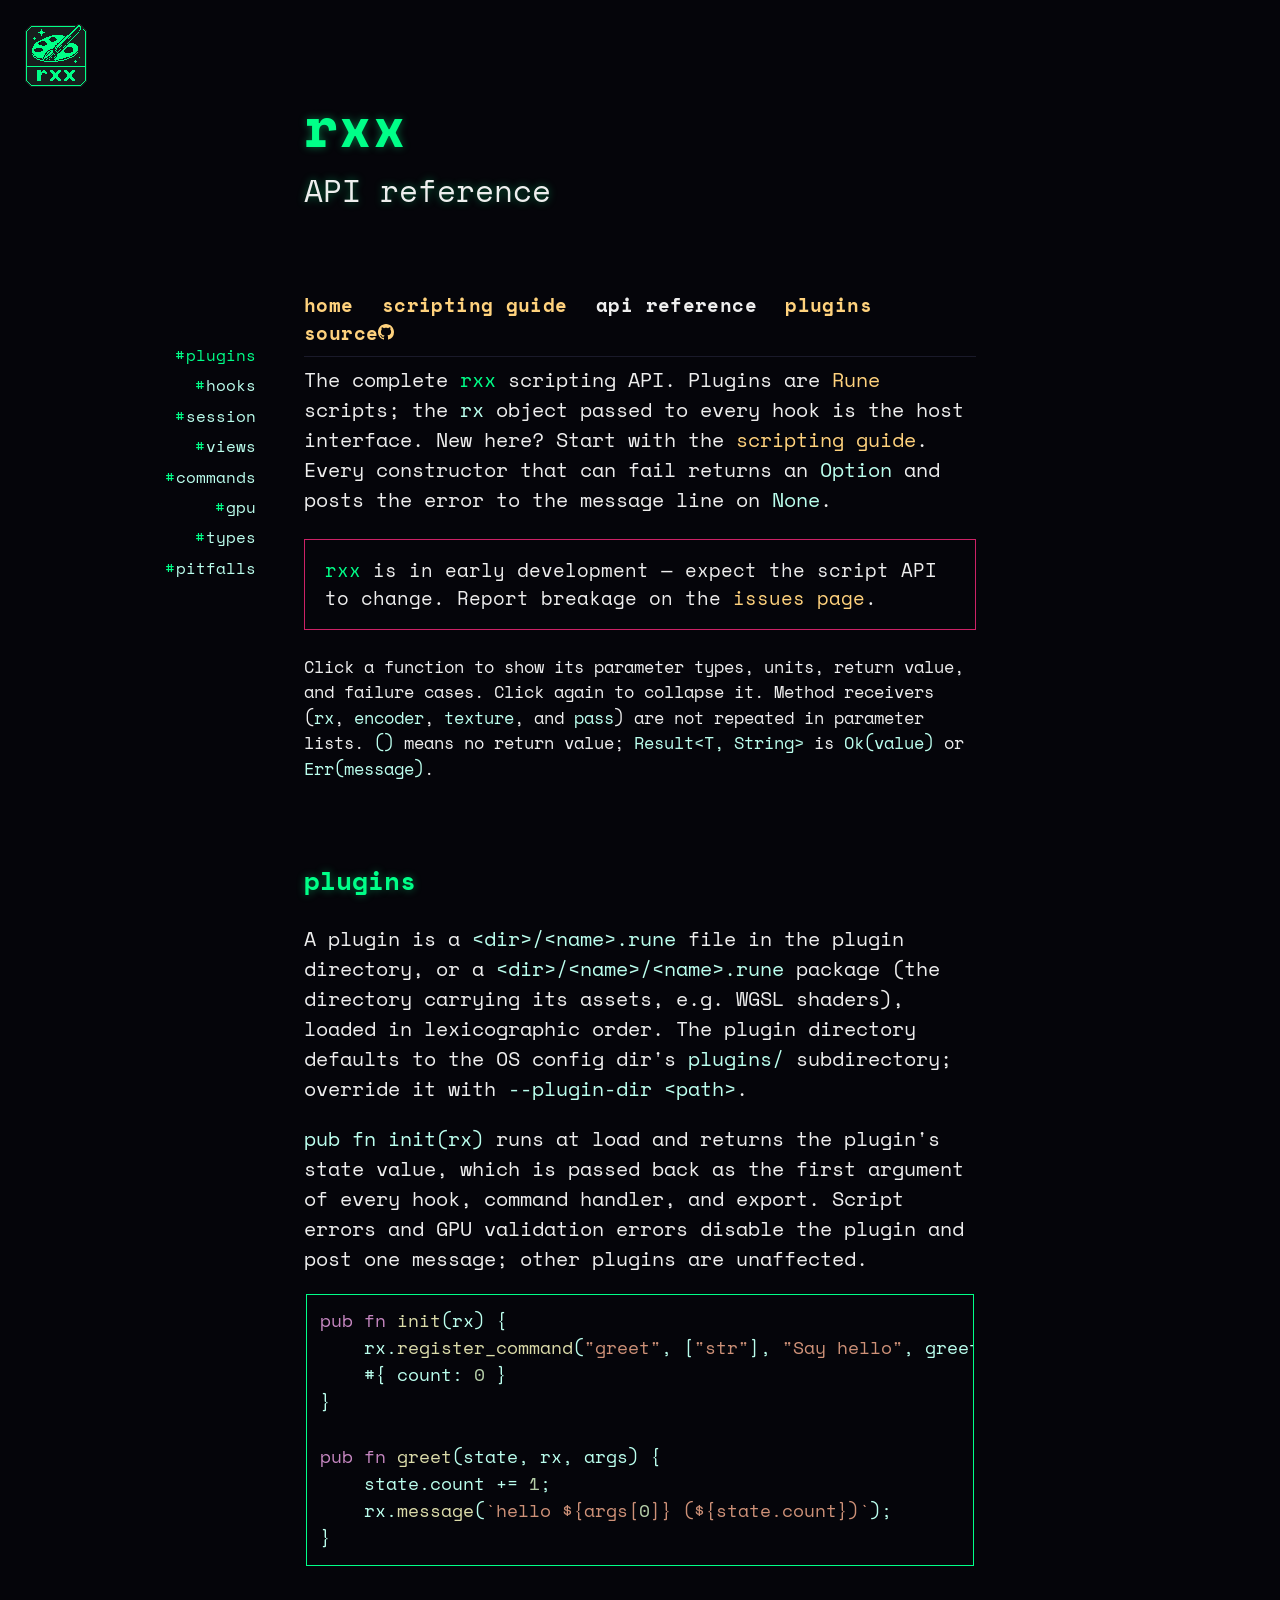
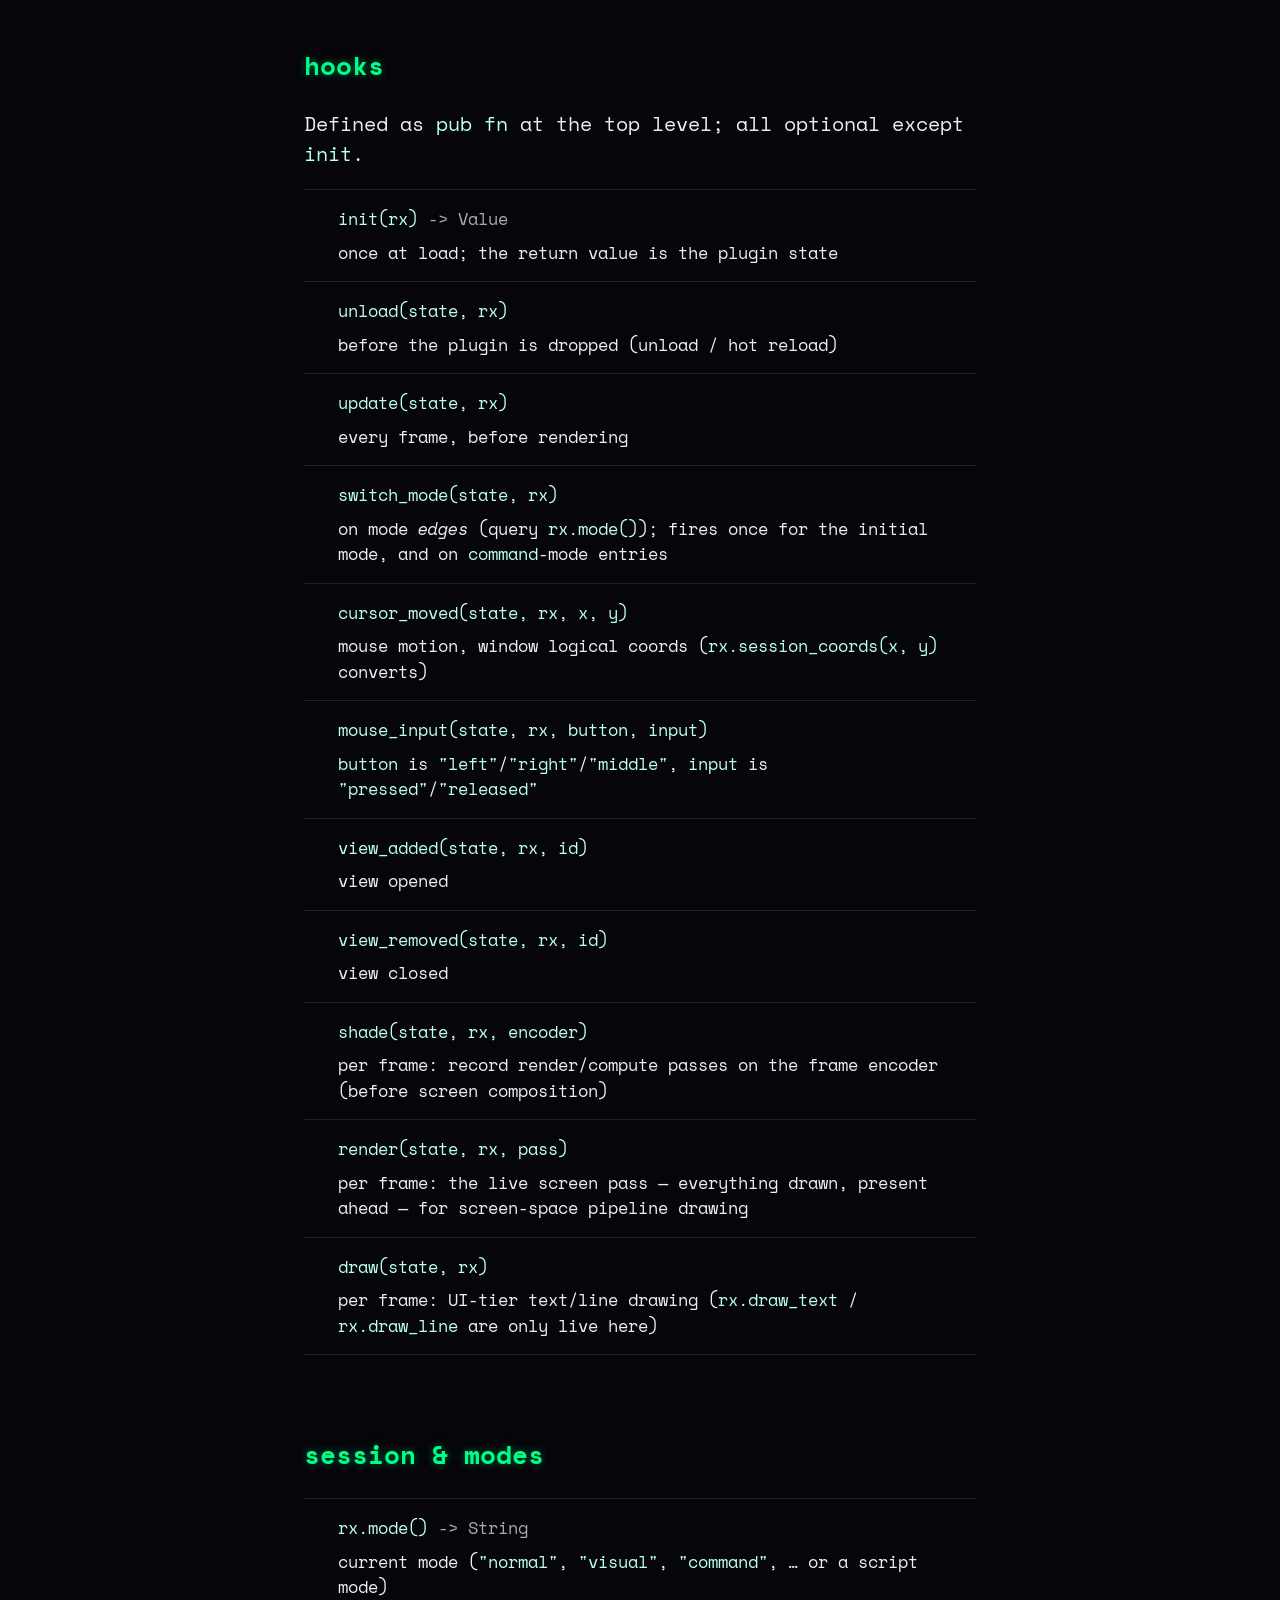
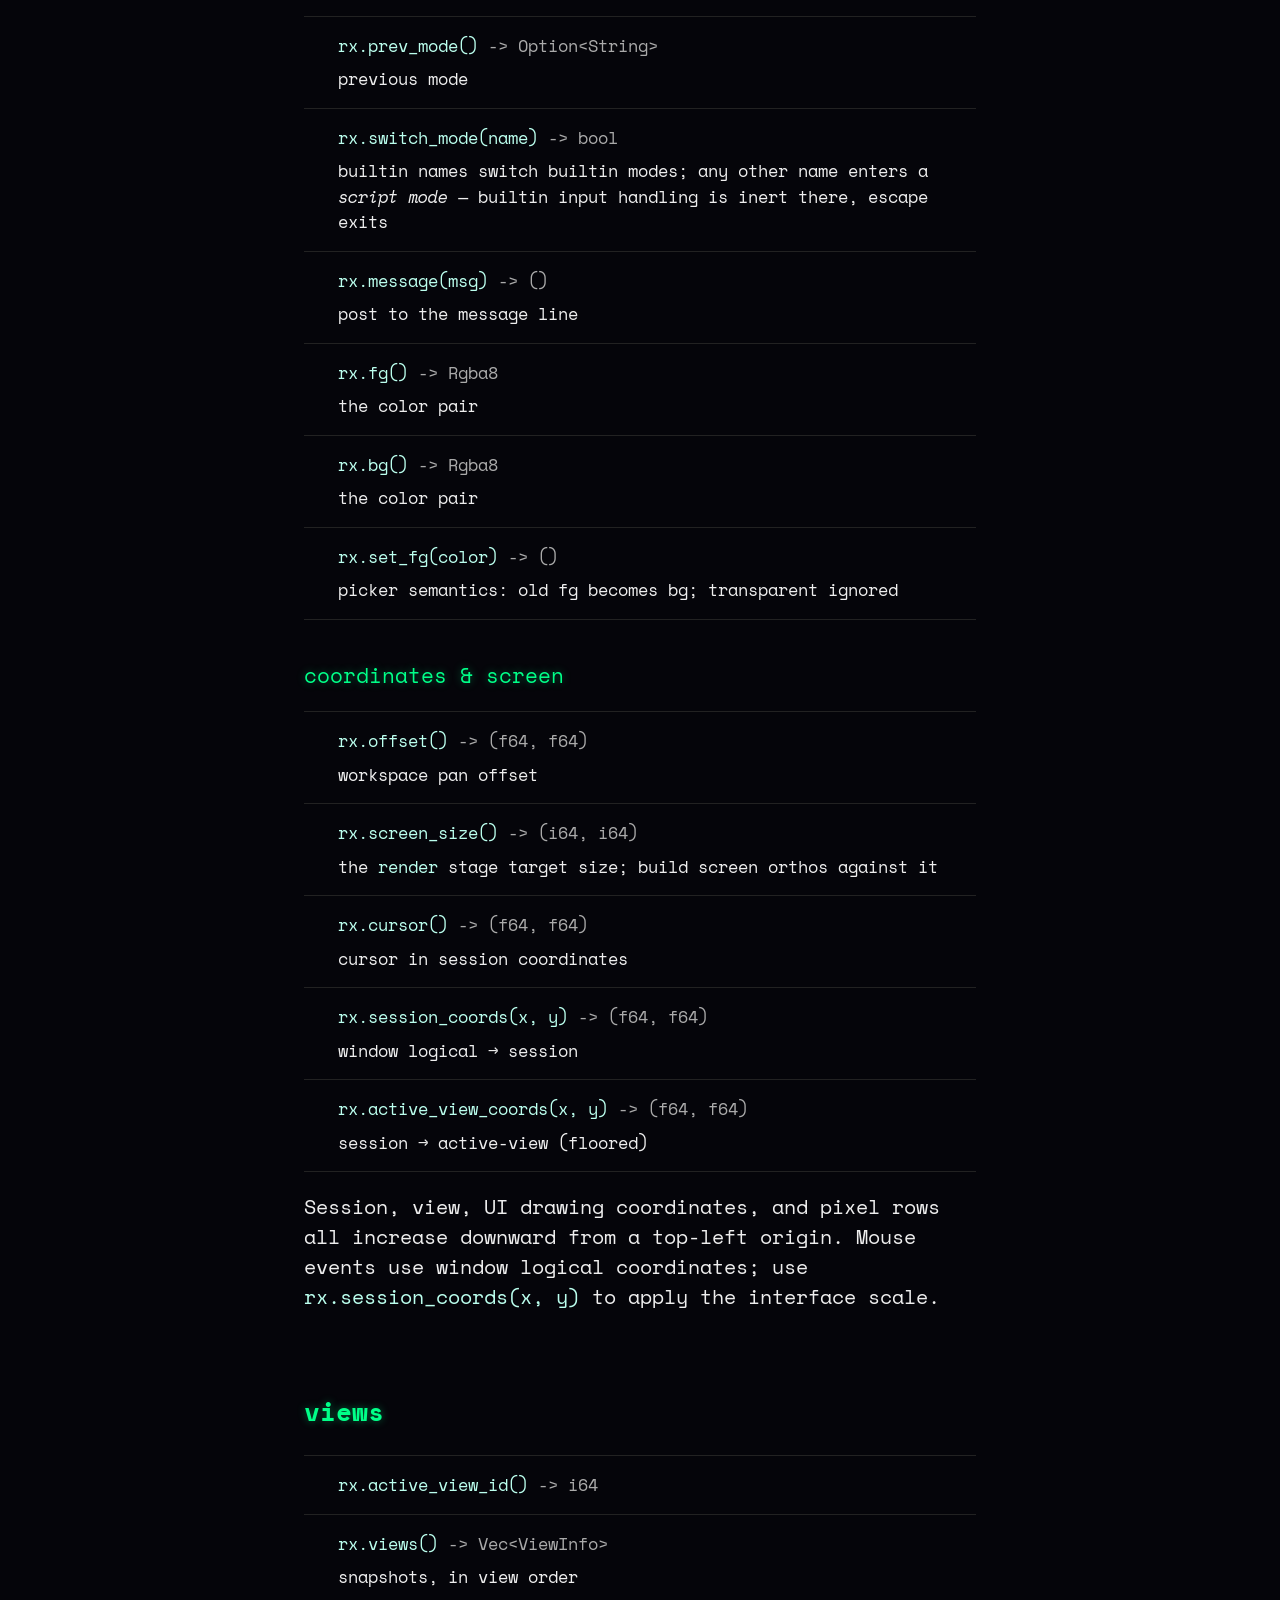
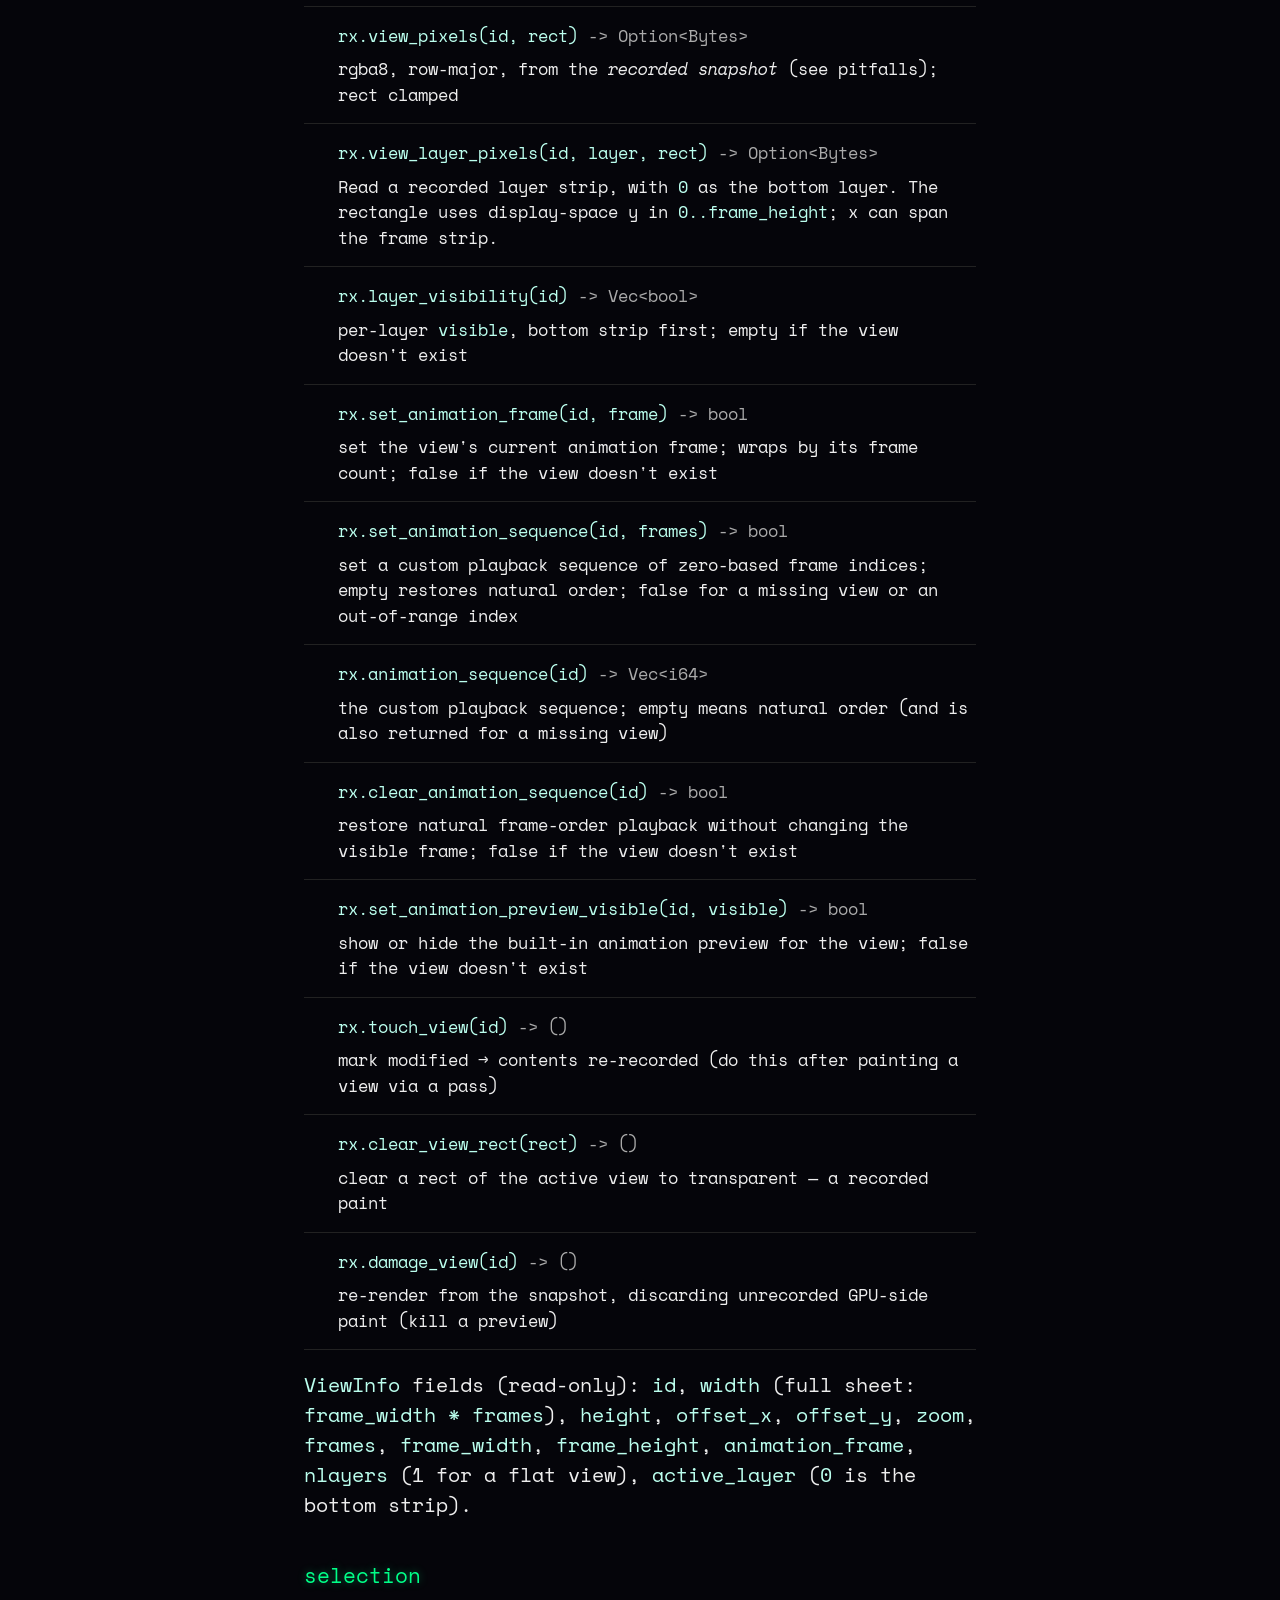
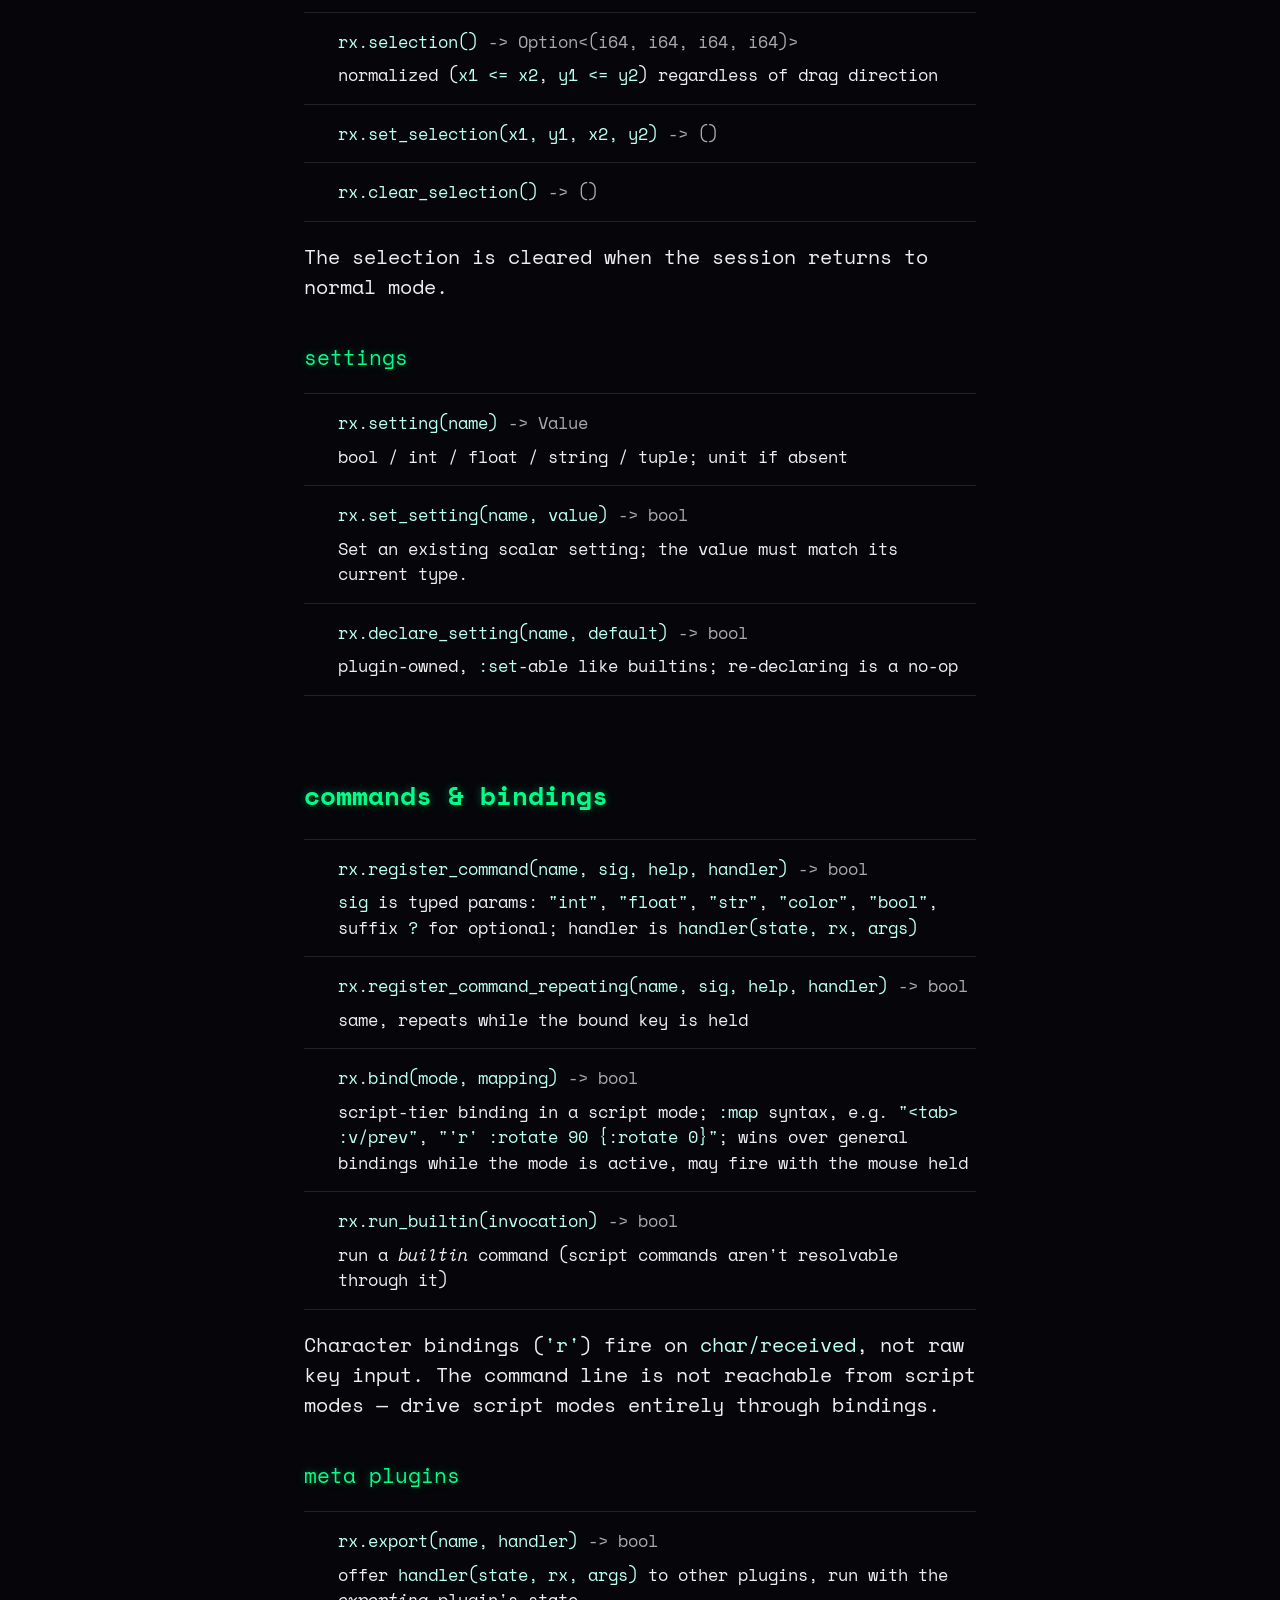
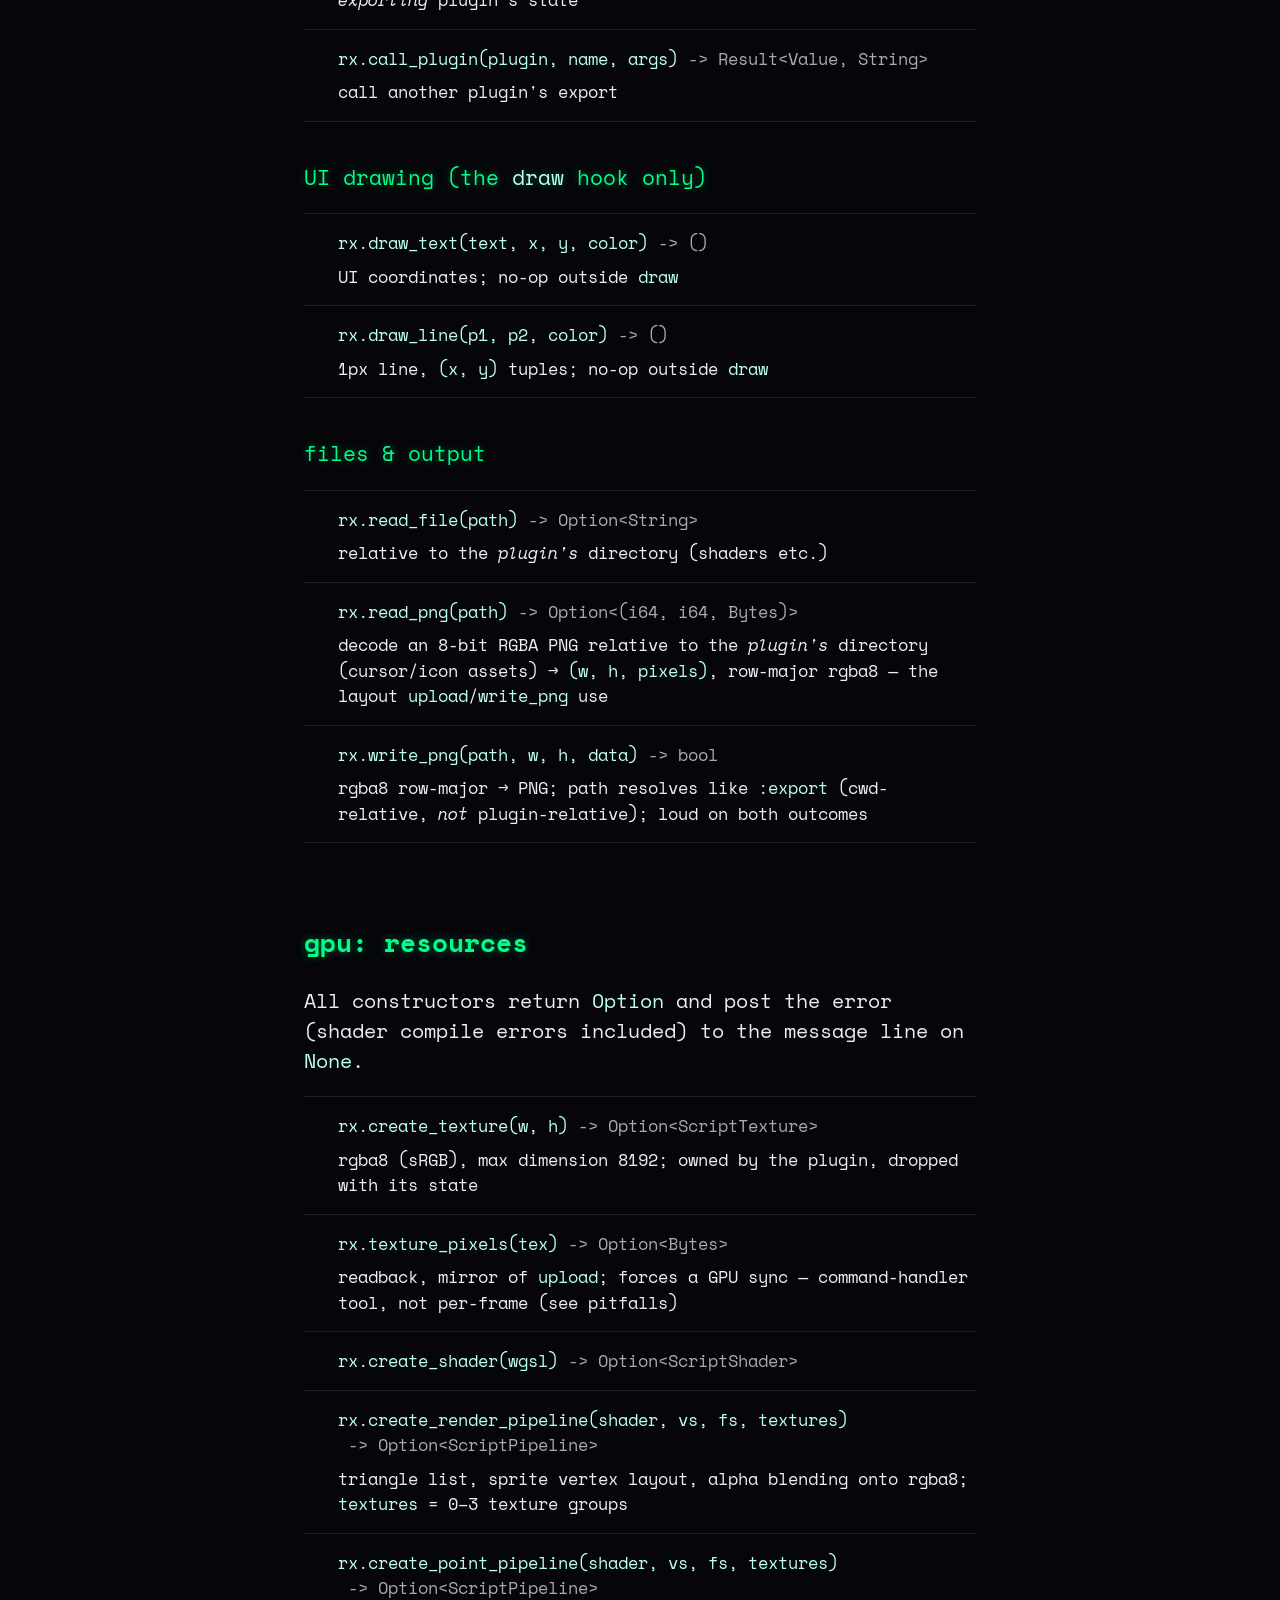
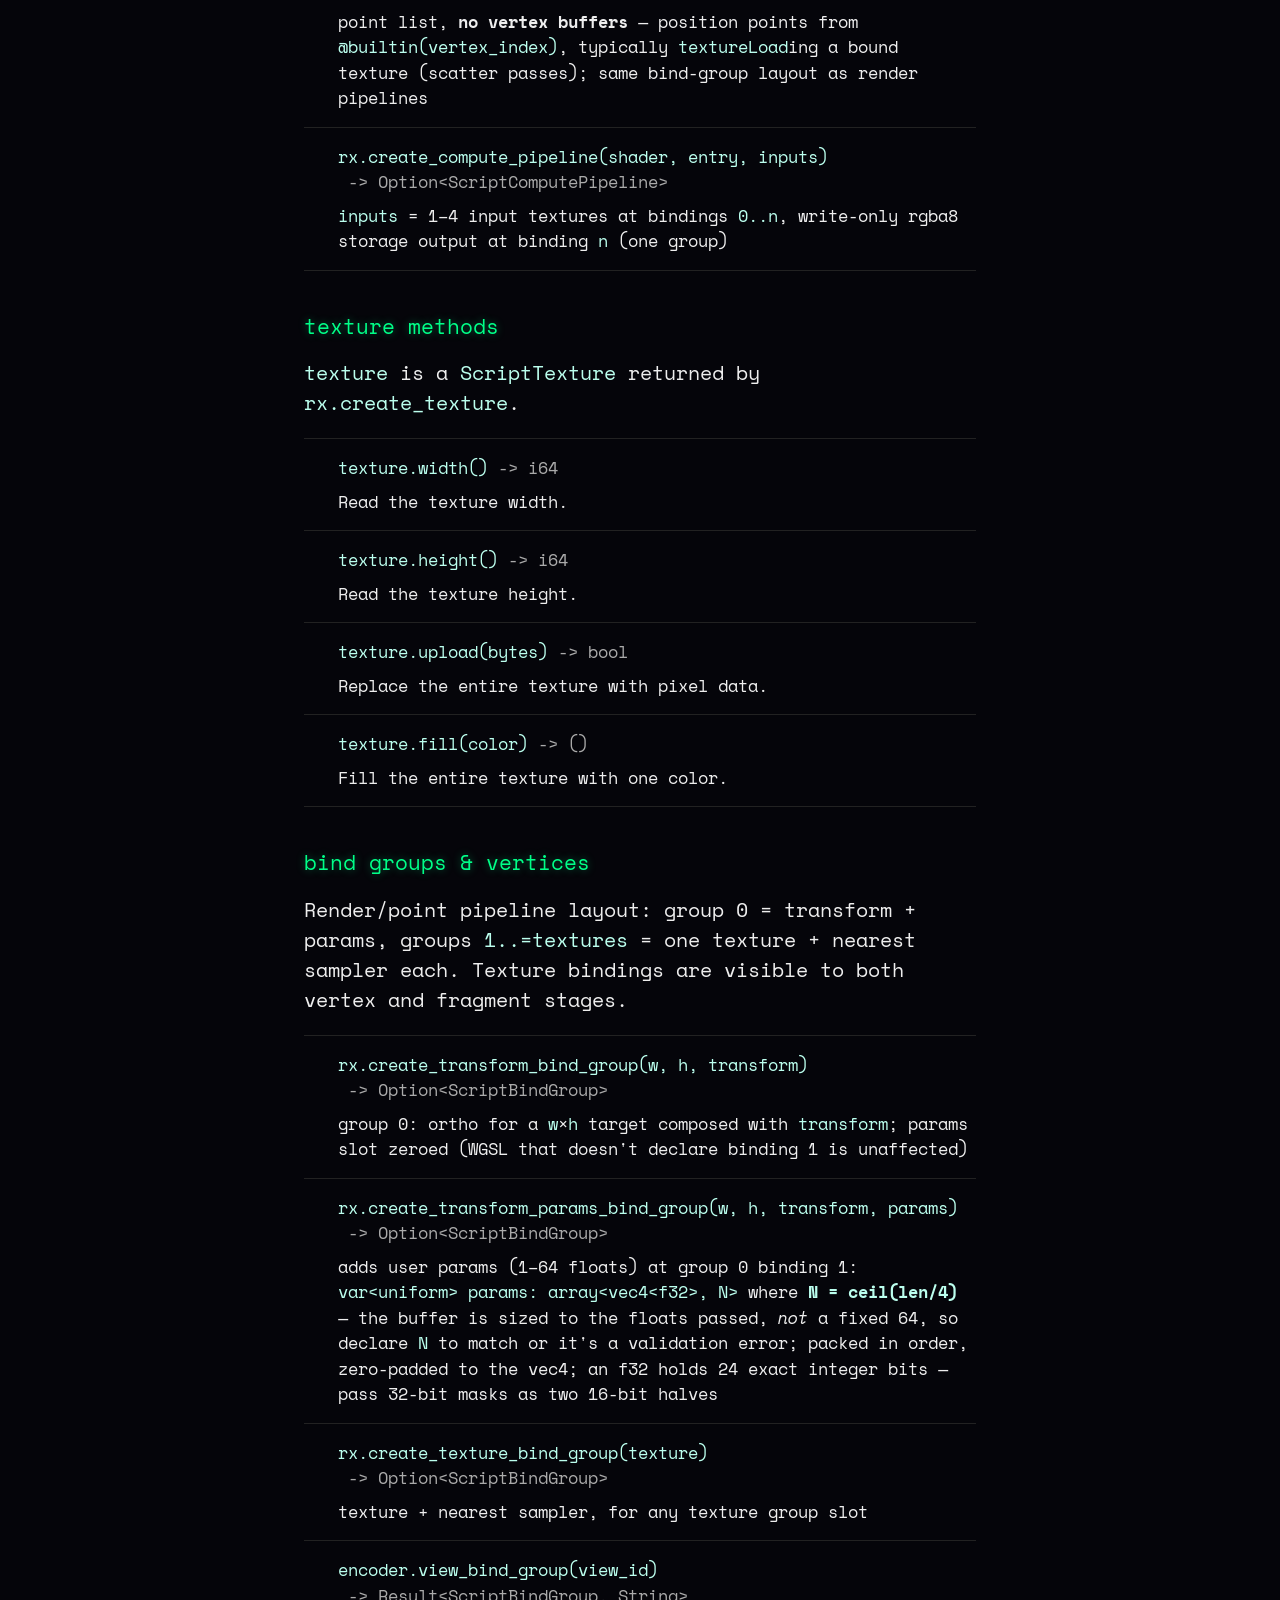
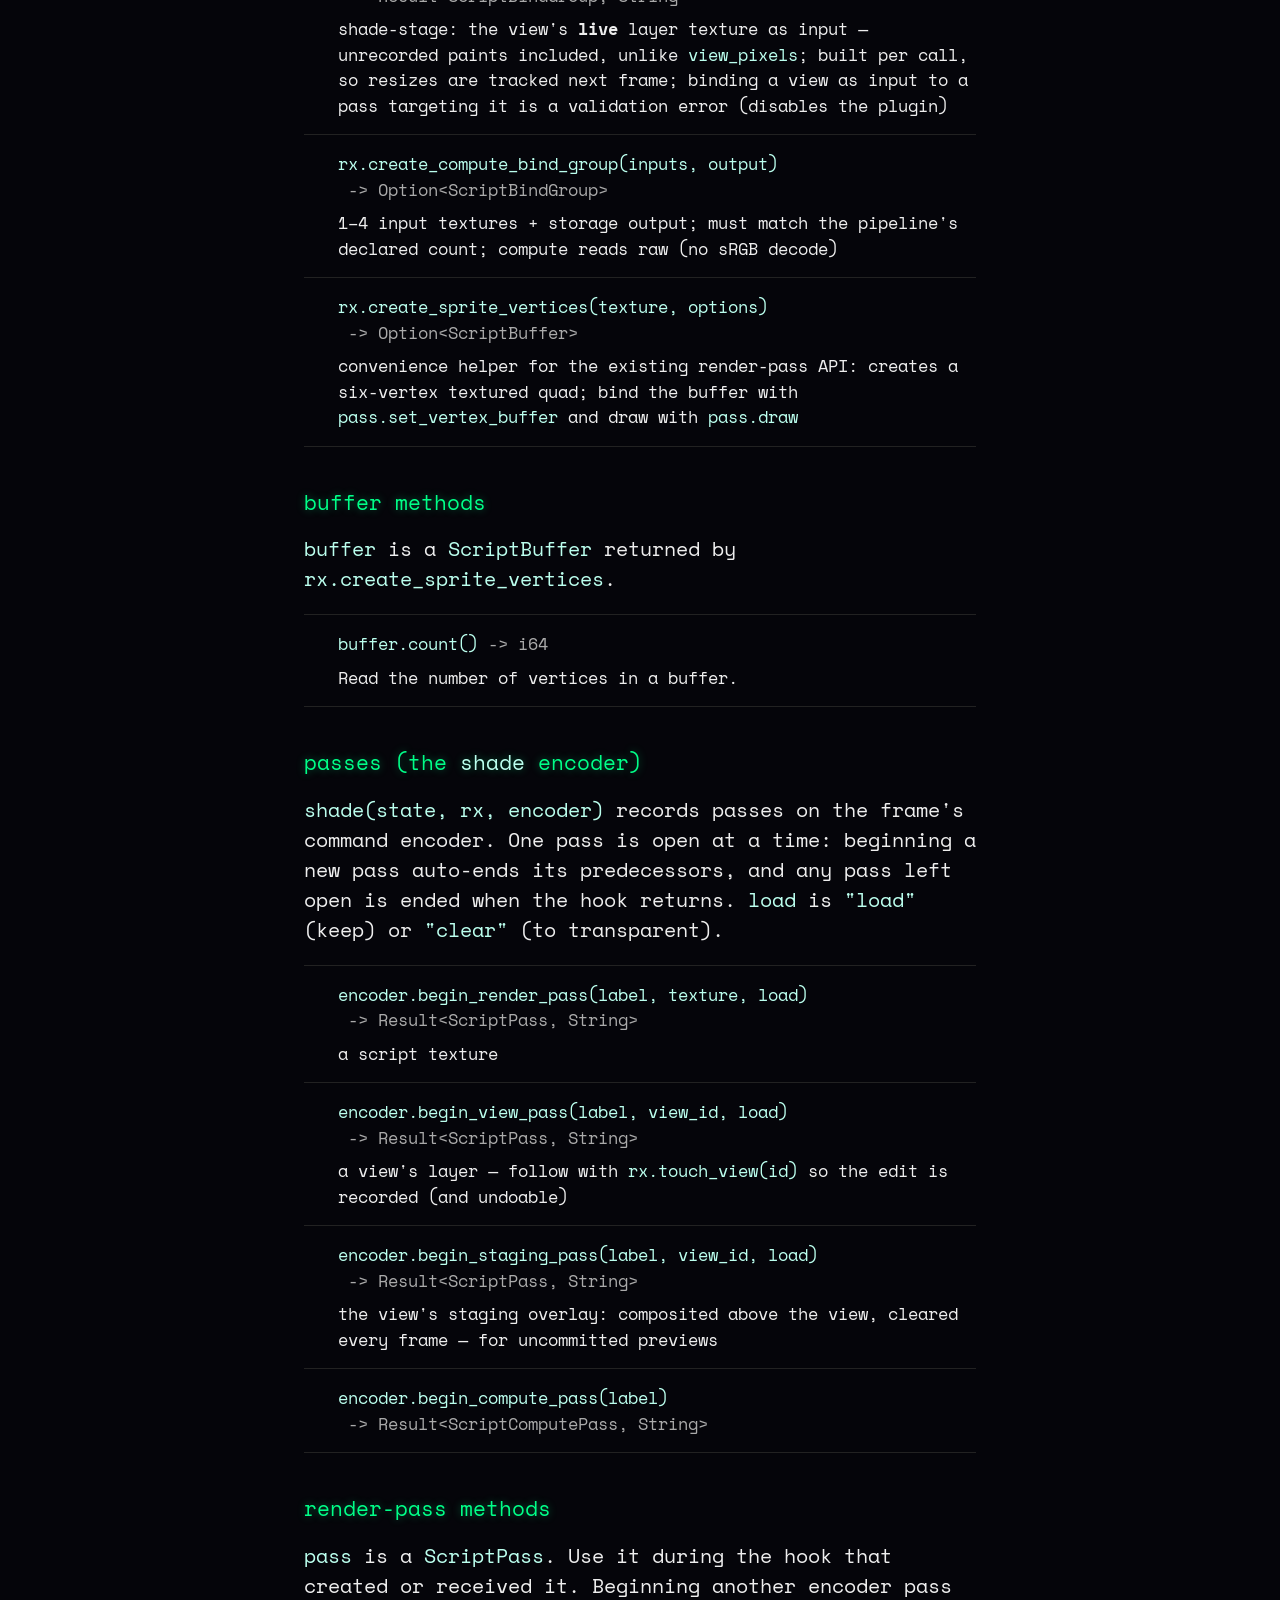
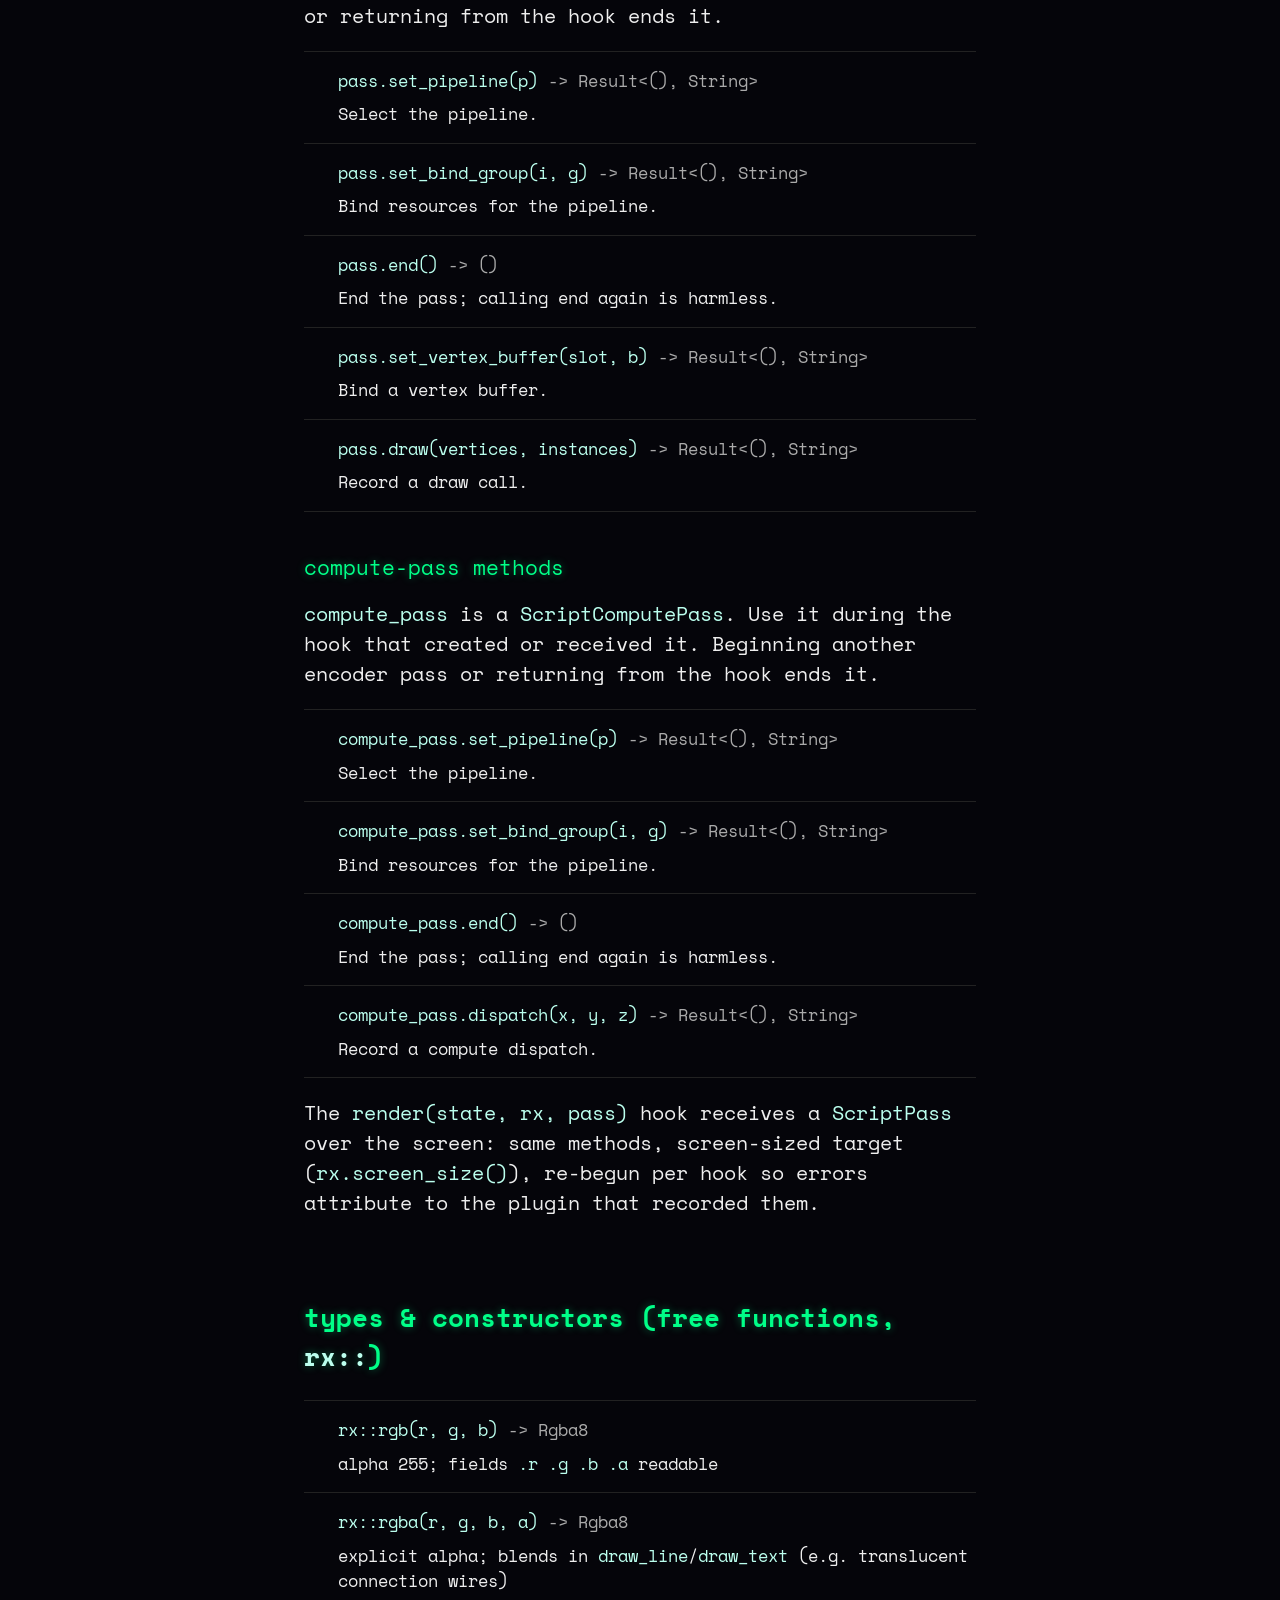
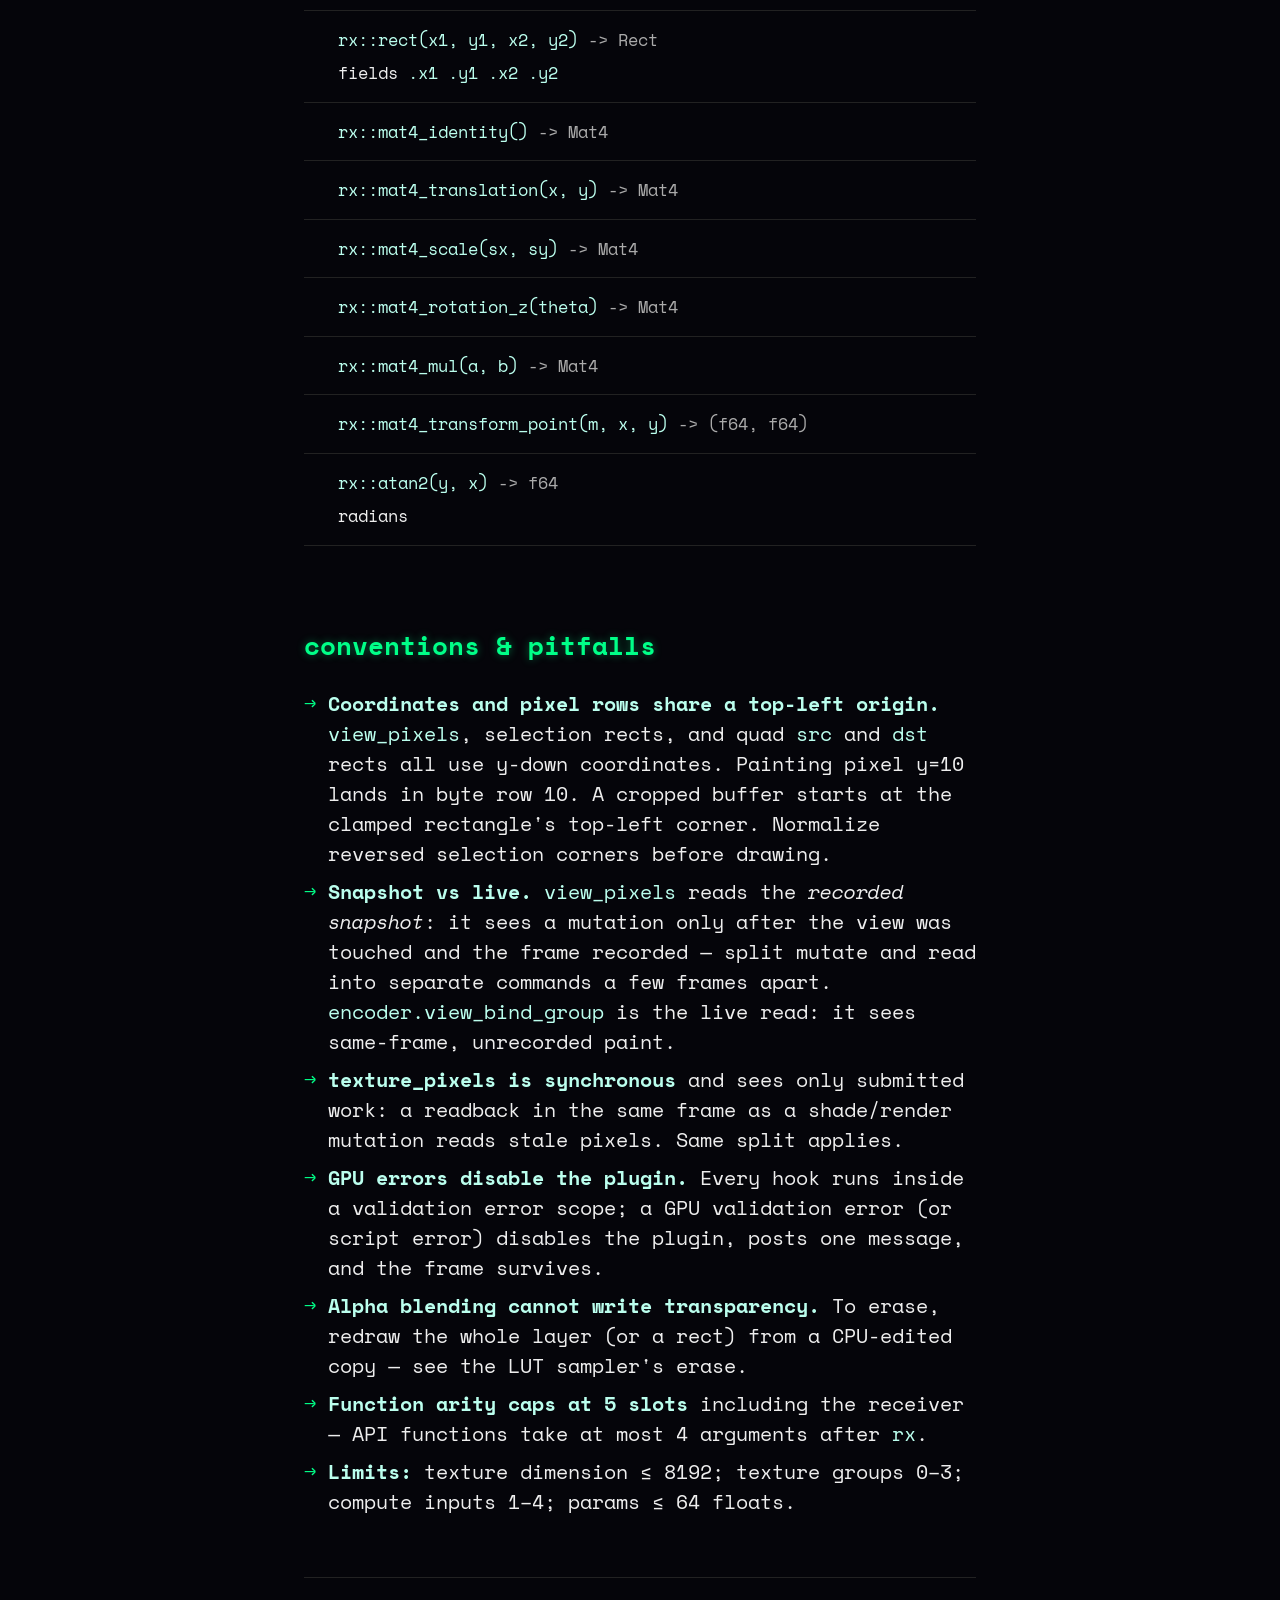
==== commit 026916fd: "Document top-left coordinates and refresh plugin demos Update the API coordinate contract, correct t" ====
--- a/www/api-reference.html
+++ b/www/api-reference.html
@@ -12,8 +12,8 @@
   <link rel="preconnect" href="https://fonts.gstatic.com" crossorigin>
   <link href="https://fonts.googleapis.com/css2?family=Space+Mono:ital,wght@0,400;0,700;1,400&display=swap" rel="stylesheet">
   <link rel="stylesheet" href="style.css?v=reference-3">
-  <link rel="stylesheet" href="api-reference.css?v=23">
-  <script src="api-reference.js?v=7" defer></script>
+  <link rel="stylesheet" href="api-reference.css?v=22">
+  <script src="api-reference.js?v=6" defer></script>
 </head>
 <body id="top" class="api-reference">
 
@@ -243,7 +243,7 @@
   </p>
 
   <p>
-    <code>pub fn <a class="api-xref" href="#init">init(rx)</a></code> runs at load and returns the plugin's state
+    <code>pub fn init(rx)</code> runs at load and returns the plugin's state
     value, which is passed back as the first argument of every hook, command
     handler, and export. Script errors and GPU validation errors disable the
     plugin and post one message; other plugins are unaffected.
@@ -263,7 +263,7 @@
 
   <p>
     Defined as <code>pub fn</code> at the top level; all optional except
-    <code><a class="api-xref" href="#init">init</a></code>.
+    <code>init</code>.
   </p>
 
   <div class="api-list">
@@ -285,7 +285,7 @@
         <span class="api-description">before the plugin is dropped (unload / hot reload)</span>
       </summary>
       <dl class="api-fields">
-            <div><dt><code>state</code> <span class="api-type">Value</span></dt><dd>The plugin state returned by <a class="api-xref" href="#init">init</a>; mutate this value to keep state between calls.</dd></div>
+            <div><dt><code>state</code> <span class="api-type">Value</span></dt><dd>The plugin state returned by init; mutate this value to keep state between calls.</dd></div>
             <div><dt><code>rx</code> <span class="api-type">Ctx</span></dt><dd>Host interface for this hook call; do not retain it in plugin state.</dd></div>
             <div class="api-result"><dt>returns <code>Value</code></dt><dd>Ignored by the host; normally return unit, ().</dd></div>
           </dl>
@@ -297,7 +297,7 @@
         <span class="api-description">every frame, before rendering</span>
       </summary>
       <dl class="api-fields">
-            <div><dt><code>state</code> <span class="api-type">Value</span></dt><dd>The plugin state returned by <a class="api-xref" href="#init">init</a>; mutate this value to keep state between calls.</dd></div>
+            <div><dt><code>state</code> <span class="api-type">Value</span></dt><dd>The plugin state returned by init; mutate this value to keep state between calls.</dd></div>
             <div><dt><code>rx</code> <span class="api-type">Ctx</span></dt><dd>Host interface for this hook call; do not retain it in plugin state.</dd></div>
             <div class="api-result"><dt>returns <code>Value</code></dt><dd>Ignored by the host; normally return unit, ().</dd></div>
           </dl>
@@ -306,10 +306,10 @@
       <summary>
         <a class="api-anchor" href="#switch_mode" aria-label="Link to switch_mode" title="Link to switch_mode">#</a>
         <code class="api-signature api-signature-mobile">switch_mode(<span class="api-params"><span class="api-param">state,</span> <span class="api-param">rx</span></span>)</code>
-        <span class="api-description">on mode <em>edges</em> (query <code><a class="api-xref" href="#rx-mode">rx.mode()</a></code>); fires once for the initial mode, and on <code>command</code>-mode entries</span>
-      </summary>
-      <dl class="api-fields">
-            <div><dt><code>state</code> <span class="api-type">Value</span></dt><dd>The plugin state returned by <a class="api-xref" href="#init">init</a>; mutate this value to keep state between calls.</dd></div>
+        <span class="api-description">on mode <em>edges</em> (query <code>rx.mode()</code>); fires once for the initial mode, and on <code>command</code>-mode entries</span>
+      </summary>
+      <dl class="api-fields">
+            <div><dt><code>state</code> <span class="api-type">Value</span></dt><dd>The plugin state returned by init; mutate this value to keep state between calls.</dd></div>
             <div><dt><code>rx</code> <span class="api-type">Ctx</span></dt><dd>Host interface for this hook call; do not retain it in plugin state.</dd></div>
             <div class="api-result"><dt>returns <code>Value</code></dt><dd>Ignored by the host; normally return unit, ().</dd></div>
           </dl>
@@ -318,10 +318,10 @@
       <summary>
         <a class="api-anchor" href="#cursor_moved" aria-label="Link to cursor_moved" title="Link to cursor_moved">#</a>
         <code class="api-signature api-signature-mobile">cursor_moved(<span class="api-params"><span class="api-param">state,</span> <span class="api-param">rx,</span> <span class="api-param">x,</span> <span class="api-param">y</span></span>)</code>
-        <span class="api-description">mouse motion, window logical coords (<code><a class="api-xref" href="#rx-session_coords">rx.session_coords(x, y)</a></code> converts)</span>
-      </summary>
-      <dl class="api-fields">
-            <div><dt><code>state</code> <span class="api-type">Value</span></dt><dd>The plugin state returned by <a class="api-xref" href="#init">init</a>; mutate this value to keep state between calls.</dd></div>
+        <span class="api-description">mouse motion, window logical coords (<code>rx.session_coords(x, y)</code> converts)</span>
+      </summary>
+      <dl class="api-fields">
+            <div><dt><code>state</code> <span class="api-type">Value</span></dt><dd>The plugin state returned by init; mutate this value to keep state between calls.</dd></div>
             <div><dt><code>rx</code> <span class="api-type">Ctx</span></dt><dd>Host interface for this hook call; do not retain it in plugin state.</dd></div>
             <div><dt><code>x</code> <span class="api-type">f64</span></dt><dd>Horizontal mouse position in window logical coordinates.</dd></div>
             <div><dt><code>y</code> <span class="api-type">f64</span></dt><dd>Vertical mouse position in window logical coordinates; increases downward.</dd></div>
@@ -335,7 +335,7 @@
         <span class="api-description"><code>button</code> is <code>"left"</code>/<code>"right"</code>/<code>"middle"</code>, <code>input</code> is <code>"pressed"</code>/<code>"released"</code></span>
       </summary>
       <dl class="api-fields">
-            <div><dt><code>state</code> <span class="api-type">Value</span></dt><dd>The plugin state returned by <a class="api-xref" href="#init">init</a>; mutate this value to keep state between calls.</dd></div>
+            <div><dt><code>state</code> <span class="api-type">Value</span></dt><dd>The plugin state returned by init; mutate this value to keep state between calls.</dd></div>
             <div><dt><code>rx</code> <span class="api-type">Ctx</span></dt><dd>Host interface for this hook call; do not retain it in plugin state.</dd></div>
             <div><dt><code>button</code> <span class="api-type">String</span></dt><dd>Mouse button: &quot;left&quot;, &quot;right&quot;, or &quot;middle&quot;.</dd></div>
             <div><dt><code>input</code> <span class="api-type">String</span></dt><dd>Button transition: &quot;pressed&quot; or &quot;released&quot;.</dd></div>
@@ -349,7 +349,7 @@
         <span class="api-description">view opened</span>
       </summary>
       <dl class="api-fields">
-            <div><dt><code>state</code> <span class="api-type">Value</span></dt><dd>The plugin state returned by <a class="api-xref" href="#init">init</a>; mutate this value to keep state between calls.</dd></div>
+            <div><dt><code>state</code> <span class="api-type">Value</span></dt><dd>The plugin state returned by init; mutate this value to keep state between calls.</dd></div>
             <div><dt><code>rx</code> <span class="api-type">Ctx</span></dt><dd>Host interface for this hook call; do not retain it in plugin state.</dd></div>
             <div><dt><code>id</code> <span class="api-type">i64</span></dt><dd>ID of the view that was opened.</dd></div>
             <div class="api-result"><dt>returns <code>Value</code></dt><dd>Ignored by the host; normally return unit, ().</dd></div>
@@ -362,7 +362,7 @@
         <span class="api-description">view closed</span>
       </summary>
       <dl class="api-fields">
-            <div><dt><code>state</code> <span class="api-type">Value</span></dt><dd>The plugin state returned by <a class="api-xref" href="#init">init</a>; mutate this value to keep state between calls.</dd></div>
+            <div><dt><code>state</code> <span class="api-type">Value</span></dt><dd>The plugin state returned by init; mutate this value to keep state between calls.</dd></div>
             <div><dt><code>rx</code> <span class="api-type">Ctx</span></dt><dd>Host interface for this hook call; do not retain it in plugin state.</dd></div>
             <div><dt><code>id</code> <span class="api-type">i64</span></dt><dd>ID of the view that was closed; it may no longer be available to query.</dd></div>
             <div class="api-result"><dt>returns <code>Value</code></dt><dd>Ignored by the host; normally return unit, ().</dd></div>
@@ -375,9 +375,9 @@
         <span class="api-description">per frame: record render/compute passes on the frame encoder (before screen composition)</span>
       </summary>
       <dl class="api-fields">
-            <div><dt><code>state</code> <span class="api-type">Value</span></dt><dd>The plugin state returned by <a class="api-xref" href="#init">init</a>; mutate this value to keep state between calls.</dd></div>
+            <div><dt><code>state</code> <span class="api-type">Value</span></dt><dd>The plugin state returned by init; mutate this value to keep state between calls.</dd></div>
             <div><dt><code>rx</code> <span class="api-type">Ctx</span></dt><dd>Host interface for this hook call; do not retain it in plugin state.</dd></div>
-            <div><dt><code>encoder</code> <span class="api-type"><a class="api-xref" href="#passes">ScriptEncoder</a></span></dt><dd>The current frame encoder. Begin render or compute passes here; it expires when the hook returns.</dd></div>
+            <div><dt><code>encoder</code> <span class="api-type">ScriptEncoder</span></dt><dd>The current frame encoder. Begin render or compute passes here; it expires when the hook returns.</dd></div>
             <div class="api-result"><dt>returns <code>Value</code></dt><dd>Ignored by the host. Recorded GPU commands are the output of this hook.</dd></div>
           </dl>
     </details>
@@ -388,9 +388,9 @@
         <span class="api-description">per frame: the live screen pass &mdash; everything drawn, present ahead &mdash; for screen-space pipeline drawing</span>
       </summary>
       <dl class="api-fields">
-            <div><dt><code>state</code> <span class="api-type">Value</span></dt><dd>The plugin state returned by <a class="api-xref" href="#init">init</a>; mutate this value to keep state between calls.</dd></div>
+            <div><dt><code>state</code> <span class="api-type">Value</span></dt><dd>The plugin state returned by init; mutate this value to keep state between calls.</dd></div>
             <div><dt><code>rx</code> <span class="api-type">Ctx</span></dt><dd>Host interface for this hook call; do not retain it in plugin state.</dd></div>
-            <div><dt><code>pass</code> <span class="api-type"><a class="api-xref" href="#render-pass-methods">ScriptPass</a></span></dt><dd>The live screen render pass for this hook call; do not keep it for another frame.</dd></div>
+            <div><dt><code>pass</code> <span class="api-type">ScriptPass</span></dt><dd>The live screen render pass for this hook call; do not keep it for another frame.</dd></div>
             <div class="api-result"><dt>returns <code>Value</code></dt><dd>Ignored by the host. Drawing recorded on pass is the output of this hook.</dd></div>
           </dl>
     </details>
@@ -398,10 +398,10 @@
       <summary>
         <a class="api-anchor" href="#draw" aria-label="Link to draw" title="Link to draw">#</a>
         <code class="api-signature">draw(<span class="api-params"><span class="api-param">state,</span> <span class="api-param">rx</span></span>)</code>
-        <span class="api-description">per frame: UI-tier text/line drawing (<code><a class="api-xref" href="#rx-draw_text">rx.draw_text</a></code> / <code><a class="api-xref" href="#rx-draw_line">rx.draw_line</a></code> are only live here)</span>
-      </summary>
-      <dl class="api-fields">
-            <div><dt><code>state</code> <span class="api-type">Value</span></dt><dd>The plugin state returned by <a class="api-xref" href="#init">init</a>; mutate this value to keep state between calls.</dd></div>
+        <span class="api-description">per frame: UI-tier text/line drawing (<code>rx.draw_text</code> / <code>rx.draw_line</code> are only live here)</span>
+      </summary>
+      <dl class="api-fields">
+            <div><dt><code>state</code> <span class="api-type">Value</span></dt><dd>The plugin state returned by init; mutate this value to keep state between calls.</dd></div>
             <div><dt><code>rx</code> <span class="api-type">Ctx</span></dt><dd>Host interface for this hook call; do not retain it in plugin state.</dd></div>
             <div class="api-result"><dt>returns <code>Value</code></dt><dd>Ignored by the host; normally return unit, ().</dd></div>
           </dl>
@@ -458,23 +458,23 @@
     <details class="api-entry" id="rx-fg">
       <summary>
         <a class="api-anchor" href="#rx-fg" aria-label="Link to rx.fg" title="Link to rx.fg">#</a>
-        <code class="api-signature">rx.fg()<span class="api-return"> -&gt; <a class="api-xref" href="#rx-rgb">Rgba8</a></span></code>
+        <code class="api-signature">rx.fg()<span class="api-return"> -&gt; Rgba8</span></code>
         <span class="api-description">the color pair</span>
       </summary>
       <dl class="api-fields">
             <div><dt>parameters</dt><dd>None.</dd></div>
-            <div class="api-result"><dt>returns <code><a class="api-xref" href="#rx-rgb">Rgba8</a></code></dt><dd>The current foreground color.</dd></div>
+            <div class="api-result"><dt>returns <code>Rgba8</code></dt><dd>The current foreground color.</dd></div>
           </dl>
     </details>
     <details class="api-entry" id="rx-bg">
       <summary>
         <a class="api-anchor" href="#rx-bg" aria-label="Link to rx.bg" title="Link to rx.bg">#</a>
-        <code class="api-signature">rx.bg()<span class="api-return"> -&gt; <a class="api-xref" href="#rx-rgb">Rgba8</a></span></code>
+        <code class="api-signature">rx.bg()<span class="api-return"> -&gt; Rgba8</span></code>
         <span class="api-description">the color pair</span>
       </summary>
       <dl class="api-fields">
             <div><dt>parameters</dt><dd>None.</dd></div>
-            <div class="api-result"><dt>returns <code><a class="api-xref" href="#rx-rgb">Rgba8</a></code></dt><dd>The current background color.</dd></div>
+            <div class="api-result"><dt>returns <code>Rgba8</code></dt><dd>The current background color.</dd></div>
           </dl>
     </details>
     <details class="api-entry" id="rx-set_fg">
@@ -484,7 +484,7 @@
         <span class="api-description">picker semantics: old fg becomes bg; transparent ignored</span>
       </summary>
       <dl class="api-fields">
-            <div><dt><code>color</code> <span class="api-type"><a class="api-xref" href="#rx-rgb">Rgba8</a></span></dt><dd>RGBA color, for example <a class="api-xref" href="#rx-rgba">rx::rgba(255, 128, 0, 255)</a>.</dd></div>
+            <div><dt><code>color</code> <span class="api-type">Rgba8</span></dt><dd>RGBA color, for example rx::rgba(255, 128, 0, 255).</dd></div>
             <div class="api-result"><dt>returns <code>()</code></dt><dd>No return value (unit).</dd></div>
           </dl>
     </details>
@@ -508,7 +508,7 @@
       <summary>
         <a class="api-anchor" href="#rx-screen_size" aria-label="Link to rx.screen_size" title="Link to rx.screen_size">#</a>
         <code class="api-signature">rx.screen_size()<span class="api-return"> -&gt; (i64, i64)</span></code>
-        <span class="api-description">the <code><a class="api-xref" href="#render">render</a></code> stage target size; build screen orthos against it</span>
+        <span class="api-description">the <code>render</code> stage target size; build screen orthos against it</span>
       </summary>
       <dl class="api-fields">
             <div><dt>parameters</dt><dd>None.</dd></div>
@@ -555,7 +555,7 @@
   <p>
     Session, view, UI drawing coordinates, and pixel rows all increase downward
     from a top-left origin. Mouse events use window logical coordinates; use
-    <code><a class="api-xref" href="#rx-session_coords">rx.session_coords(x, y)</a></code> to apply the interface scale.
+    <code>rx.session_coords(x, y)</code> to apply the interface scale.
   </p>
 
   <h2 id="views">views</h2>
@@ -568,29 +568,29 @@
       </summary>
       <dl class="api-fields">
             <div><dt>parameters</dt><dd>None.</dd></div>
-            <div class="api-result"><dt>returns <code>i64</code></dt><dd>The active view ID; this is an identifier, not a position in <a class="api-xref" href="#rx-views">rx.views()</a>.</dd></div>
+            <div class="api-result"><dt>returns <code>i64</code></dt><dd>The active view ID; this is an identifier, not a position in rx.views().</dd></div>
           </dl>
     </details>
     <details class="api-entry" id="rx-views">
       <summary>
         <a class="api-anchor" href="#rx-views" aria-label="Link to rx.views" title="Link to rx.views">#</a>
-        <code class="api-signature">rx.views()<span class="api-return"> -&gt; Vec&lt;<a class="api-xref" href="#viewinfo">ViewInfo</a>&gt;</span></code>
+        <code class="api-signature">rx.views()<span class="api-return"> -&gt; Vec&lt;ViewInfo&gt;</span></code>
         <span class="api-description">snapshots, in view order</span>
       </summary>
       <dl class="api-fields">
             <div><dt>parameters</dt><dd>None.</dd></div>
-            <div class="api-result"><dt>returns <code>Vec&lt;<a class="api-xref" href="#viewinfo">ViewInfo</a>&gt;</code></dt><dd>Read-only snapshots of all views, in view order. Empty when there are no views.</dd></div>
+            <div class="api-result"><dt>returns <code>Vec&lt;ViewInfo&gt;</code></dt><dd>Read-only snapshots of all views, in view order. Empty when there are no views.</dd></div>
           </dl>
     </details>
     <details class="api-entry" id="rx-view_pixels">
       <summary>
         <a class="api-anchor" href="#rx-view_pixels" aria-label="Link to rx.view_pixels" title="Link to rx.view_pixels">#</a>
         <code class="api-signature api-signature-mobile">rx.view_pixels(<span class="api-params"><span class="api-param">id,</span> <span class="api-param">rect</span></span>)<span class="api-return"> -&gt; Option&lt;Bytes&gt;</span></code>
-        <span class="api-description">rgba8, row-major, from the <em>recorded snapshot</em> (see <a class="api-xref" href="#pitfalls">pitfalls</a>); rect clamped</span>
-      </summary>
-      <dl class="api-fields">
-            <div><dt><code>id</code> <span class="api-type">i64</span></dt><dd>View ID from <a class="api-xref" href="#rx-active_view_id">rx.active_view_id()</a> or a <a class="api-xref" href="#viewinfo">ViewInfo</a> snapshot.</dd></div>
-            <div><dt><code>rect</code> <span class="api-type"><a class="api-xref" href="#rx-rect">Rect</a></span></dt><dd>Requested rectangle in view coordinates (y-down); normalized and clamped to the layer bounds.</dd></div>
+        <span class="api-description">rgba8, row-major, from the <em>recorded snapshot</em> (see pitfalls); rect clamped</span>
+      </summary>
+      <dl class="api-fields">
+            <div><dt><code>id</code> <span class="api-type">i64</span></dt><dd>View ID from rx.active_view_id() or a ViewInfo snapshot.</dd></div>
+            <div><dt><code>rect</code> <span class="api-type">Rect</span></dt><dd>Requested rectangle in view coordinates (y-down); normalized and clamped to the layer bounds.</dd></div>
             <div class="api-result"><dt>returns <code>Option&lt;Bytes&gt;</code></dt><dd>Some(bytes) from the recorded bottom-layer snapshot, RGBA8 row-major with the top row first; None for a missing view, an empty intersection, or a failed read.</dd></div>
           </dl>
     </details>
@@ -601,9 +601,9 @@
         <span class="api-description">Read a recorded layer strip, with <code>0</code> as the bottom layer. The rectangle uses display-space y in <code>0..frame_height</code>; x can span the frame strip.</span>
       </summary>
       <dl class="api-fields">
-            <div><dt><code>id</code> <span class="api-type">i64</span></dt><dd>View ID from <a class="api-xref" href="#rx-active_view_id">rx.active_view_id()</a> or a <a class="api-xref" href="#viewinfo">ViewInfo</a> snapshot.</dd></div>
+            <div><dt><code>id</code> <span class="api-type">i64</span></dt><dd>View ID from rx.active_view_id() or a ViewInfo snapshot.</dd></div>
             <div><dt><code>layer</code> <span class="api-type">i64</span></dt><dd>Zero-based layer index; 0 is the bottom layer, regardless of one-based UI labels.</dd></div>
-            <div><dt><code>rect</code> <span class="api-type"><a class="api-xref" href="#rx-rect">Rect</a></span></dt><dd>Requested rectangle in view coordinates (y-down); normalized and clamped to the layer bounds.</dd></div>
+            <div><dt><code>rect</code> <span class="api-type">Rect</span></dt><dd>Requested rectangle in view coordinates (y-down); normalized and clamped to the layer bounds.</dd></div>
             <div class="api-result"><dt>returns <code>Option&lt;Bytes&gt;</code></dt><dd>Some(bytes) from the requested recorded layer, RGBA8 row-major with the top row first; None for a missing view/layer, an empty intersection, or a failed read.</dd></div>
           </dl>
     </details>
@@ -614,7 +614,7 @@
         <span class="api-description">per-layer <code>visible</code>, bottom strip first; empty if the view doesn't exist</span>
       </summary>
       <dl class="api-fields">
-            <div><dt><code>id</code> <span class="api-type">i64</span></dt><dd>View ID from <a class="api-xref" href="#rx-active_view_id">rx.active_view_id()</a> or a <a class="api-xref" href="#viewinfo">ViewInfo</a> snapshot.</dd></div>
+            <div><dt><code>id</code> <span class="api-type">i64</span></dt><dd>View ID from rx.active_view_id() or a ViewInfo snapshot.</dd></div>
             <div class="api-result"><dt>returns <code>Vec&lt;bool&gt;</code></dt><dd>One visibility flag per layer, bottom first (index 0); empty for a missing view.</dd></div>
           </dl>
     </details>
@@ -625,7 +625,7 @@
         <span class="api-description">set the view's current animation frame; wraps by its frame count; false if the view doesn't exist</span>
       </summary>
       <dl class="api-fields">
-            <div><dt><code>id</code> <span class="api-type">i64</span></dt><dd>View ID from <a class="api-xref" href="#rx-active_view_id">rx.active_view_id()</a> or a <a class="api-xref" href="#viewinfo">ViewInfo</a> snapshot.</dd></div>
+            <div><dt><code>id</code> <span class="api-type">i64</span></dt><dd>View ID from rx.active_view_id() or a ViewInfo snapshot.</dd></div>
             <div><dt><code>frame</code> <span class="api-type">i64</span></dt><dd>Zero-based frame index; positive and negative indices wrap by the frame count.</dd></div>
             <div class="api-result"><dt>returns <code>bool</code></dt><dd>true when the view exists and its current frame is set; false for a missing view.</dd></div>
           </dl>
@@ -637,7 +637,7 @@
         <span class="api-description">set a custom playback sequence of zero-based frame indices; empty restores natural order; false for a missing view or an out-of-range index</span>
       </summary>
       <dl class="api-fields">
-            <div><dt><code>id</code> <span class="api-type">i64</span></dt><dd>View ID from <a class="api-xref" href="#rx-active_view_id">rx.active_view_id()</a> or a <a class="api-xref" href="#viewinfo">ViewInfo</a> snapshot.</dd></div>
+            <div><dt><code>id</code> <span class="api-type">i64</span></dt><dd>View ID from rx.active_view_id() or a ViewInfo snapshot.</dd></div>
             <div><dt><code>frames</code> <span class="api-type">Vec&lt;i64&gt;</span></dt><dd>Playback order as zero-based frame indices. Repeated indices are allowed; an empty list restores natural order.</dd></div>
             <div class="api-result"><dt>returns <code>bool</code></dt><dd>true when accepted; false if the view is missing or any index is outside its frame range.</dd></div>
           </dl>
@@ -649,7 +649,7 @@
         <span class="api-description">the custom playback sequence; empty means natural order (and is also returned for a missing view)</span>
       </summary>
       <dl class="api-fields">
-            <div><dt><code>id</code> <span class="api-type">i64</span></dt><dd>View ID from <a class="api-xref" href="#rx-active_view_id">rx.active_view_id()</a> or a <a class="api-xref" href="#viewinfo">ViewInfo</a> snapshot.</dd></div>
+            <div><dt><code>id</code> <span class="api-type">i64</span></dt><dd>View ID from rx.active_view_id() or a ViewInfo snapshot.</dd></div>
             <div class="api-result"><dt>returns <code>Vec&lt;i64&gt;</code></dt><dd>The custom zero-based playback sequence; empty for natural order or a missing view.</dd></div>
           </dl>
     </details>
@@ -660,7 +660,7 @@
         <span class="api-description">restore natural frame-order playback without changing the visible frame; false if the view doesn't exist</span>
       </summary>
       <dl class="api-fields">
-            <div><dt><code>id</code> <span class="api-type">i64</span></dt><dd>View ID from <a class="api-xref" href="#rx-active_view_id">rx.active_view_id()</a> or a <a class="api-xref" href="#viewinfo">ViewInfo</a> snapshot.</dd></div>
+            <div><dt><code>id</code> <span class="api-type">i64</span></dt><dd>View ID from rx.active_view_id() or a ViewInfo snapshot.</dd></div>
             <div class="api-result"><dt>returns <code>bool</code></dt><dd>true when natural playback order is restored; false for a missing view. The visible frame is preserved.</dd></div>
           </dl>
     </details>
@@ -671,7 +671,7 @@
         <span class="api-description">show or hide the built-in animation preview for the view; false if the view doesn't exist</span>
       </summary>
       <dl class="api-fields">
-            <div><dt><code>id</code> <span class="api-type">i64</span></dt><dd>View ID from <a class="api-xref" href="#rx-active_view_id">rx.active_view_id()</a> or a <a class="api-xref" href="#viewinfo">ViewInfo</a> snapshot.</dd></div>
+            <div><dt><code>id</code> <span class="api-type">i64</span></dt><dd>View ID from rx.active_view_id() or a ViewInfo snapshot.</dd></div>
             <div><dt><code>visible</code> <span class="api-type">bool</span></dt><dd>true to show the built-in preview; false to suppress it.</dd></div>
             <div class="api-result"><dt>returns <code>bool</code></dt><dd>true when the view exists and its preview flag is set; false for a missing view.</dd></div>
           </dl>
@@ -683,7 +683,7 @@
         <span class="api-description">mark modified &rarr; contents re-recorded (do this after painting a view via a pass)</span>
       </summary>
       <dl class="api-fields">
-            <div><dt><code>id</code> <span class="api-type">i64</span></dt><dd>View ID from <a class="api-xref" href="#rx-active_view_id">rx.active_view_id()</a> or a <a class="api-xref" href="#viewinfo">ViewInfo</a> snapshot.</dd></div>
+            <div><dt><code>id</code> <span class="api-type">i64</span></dt><dd>View ID from rx.active_view_id() or a ViewInfo snapshot.</dd></div>
             <div class="api-result"><dt>returns <code>()</code></dt><dd>No return value (unit).</dd></div>
           </dl>
     </details>
@@ -694,7 +694,7 @@
         <span class="api-description">clear a rect of the active view to transparent &mdash; a recorded paint</span>
       </summary>
       <dl class="api-fields">
-            <div><dt><code>rect</code> <span class="api-type"><a class="api-xref" href="#rx-rect">Rect</a></span></dt><dd>Rectangle of the active view to erase, in y-down view coordinates; corners are normalized.</dd></div>
+            <div><dt><code>rect</code> <span class="api-type">Rect</span></dt><dd>Rectangle of the active view to erase, in y-down view coordinates; corners are normalized.</dd></div>
             <div class="api-result"><dt>returns <code>()</code></dt><dd>No return value (unit).</dd></div>
           </dl>
     </details>
@@ -705,13 +705,13 @@
         <span class="api-description">re-render from the snapshot, discarding unrecorded GPU-side paint (kill a preview)</span>
       </summary>
       <dl class="api-fields">
-            <div><dt><code>id</code> <span class="api-type">i64</span></dt><dd>View ID from <a class="api-xref" href="#rx-active_view_id">rx.active_view_id()</a> or a <a class="api-xref" href="#viewinfo">ViewInfo</a> snapshot.</dd></div>
+            <div><dt><code>id</code> <span class="api-type">i64</span></dt><dd>View ID from rx.active_view_id() or a ViewInfo snapshot.</dd></div>
             <div class="api-result"><dt>returns <code>()</code></dt><dd>No return value (unit).</dd></div>
           </dl>
     </details>
   </div>
 
-  <p id="viewinfo">
+  <p>
     <code>ViewInfo</code> fields (read-only): <code>id</code>, <code>width</code>
     (full sheet: <code>frame_width * frames</code>), <code>height</code>,
     <code>offset_x</code>, <code>offset_y</code>, <code>zoom</code>,
@@ -893,20 +893,20 @@
     </details>
   </div>
 
-  <h3 id="ui-drawing">UI drawing (the <code><a class="api-xref" href="#draw">draw</a></code> hook only)</h3>
+  <h3 id="ui-drawing">UI drawing (the <code>draw</code> hook only)</h3>
 
   <div class="api-list">
     <details class="api-entry" id="rx-draw_text">
       <summary>
         <a class="api-anchor" href="#rx-draw_text" aria-label="Link to rx.draw_text" title="Link to rx.draw_text">#</a>
         <code class="api-signature api-signature-mobile">rx.draw_text(<span class="api-params"><span class="api-param">text,</span> <span class="api-param">x,</span> <span class="api-param">y,</span> <span class="api-param">color</span></span>)<span class="api-return"> -&gt; ()</span></code>
-        <span class="api-description">UI coordinates; no-op outside <code><a class="api-xref" href="#draw">draw</a></code></span>
+        <span class="api-description">UI coordinates; no-op outside <code>draw</code></span>
       </summary>
       <dl class="api-fields">
             <div><dt><code>text</code> <span class="api-type">String</span></dt><dd>Text to draw, left-aligned.</dd></div>
             <div><dt><code>x</code> <span class="api-type">f64</span></dt><dd>Horizontal text position in UI drawing coordinates.</dd></div>
             <div><dt><code>y</code> <span class="api-type">f64</span></dt><dd>Vertical text position in UI drawing coordinates (y-down).</dd></div>
-            <div><dt><code>color</code> <span class="api-type"><a class="api-xref" href="#rx-rgb">Rgba8</a></span></dt><dd>RGBA color, for example <a class="api-xref" href="#rx-rgba">rx::rgba(255, 128, 0, 255)</a>.</dd></div>
+            <div><dt><code>color</code> <span class="api-type">Rgba8</span></dt><dd>RGBA color, for example rx::rgba(255, 128, 0, 255).</dd></div>
             <div class="api-result"><dt>returns <code>()</code></dt><dd>No return value (unit).</dd></div>
           </dl>
     </details>
@@ -914,12 +914,12 @@
       <summary>
         <a class="api-anchor" href="#rx-draw_line" aria-label="Link to rx.draw_line" title="Link to rx.draw_line">#</a>
         <code class="api-signature api-signature-mobile">rx.draw_line(<span class="api-params"><span class="api-param">p1,</span> <span class="api-param">p2,</span> <span class="api-param">color</span></span>)<span class="api-return"> -&gt; ()</span></code>
-        <span class="api-description">1px line, <code>(x, y)</code> tuples; no-op outside <code><a class="api-xref" href="#draw">draw</a></code></span>
+        <span class="api-description">1px line, <code>(x, y)</code> tuples; no-op outside <code>draw</code></span>
       </summary>
       <dl class="api-fields">
             <div><dt><code>p1</code> <span class="api-type">(f64, f64)</span></dt><dd>Start point in UI drawing coordinates (y-down).</dd></div>
             <div><dt><code>p2</code> <span class="api-type">(f64, f64)</span></dt><dd>End point in the same coordinates.</dd></div>
-            <div><dt><code>color</code> <span class="api-type"><a class="api-xref" href="#rx-rgb">Rgba8</a></span></dt><dd>RGBA color, for example <a class="api-xref" href="#rx-rgba">rx::rgba(255, 128, 0, 255)</a>.</dd></div>
+            <div><dt><code>color</code> <span class="api-type">Rgba8</span></dt><dd>RGBA color, for example rx::rgba(255, 128, 0, 255).</dd></div>
             <div class="api-result"><dt>returns <code>()</code></dt><dd>No return value (unit).</dd></div>
           </dl>
     </details>
@@ -943,7 +943,7 @@
       <summary>
         <a class="api-anchor" href="#rx-read_png" aria-label="Link to rx.read_png" title="Link to rx.read_png">#</a>
         <code class="api-signature api-signature-mobile">rx.read_png(<span class="api-params"><span class="api-param">path</span></span>)<span class="api-return"> -&gt; Option&lt;(i64, i64, Bytes)&gt;</span></code>
-        <span class="api-description">decode an 8-bit RGBA PNG relative to the <em>plugin's</em> directory (cursor/icon assets) &rarr; <code>(w, h, pixels)</code>, row-major rgba8 &mdash; the layout <code><a class="api-xref" href="#texture-upload">upload</a></code>/<code><a class="api-xref" href="#rx-write_png">write_png</a></code> use</span>
+        <span class="api-description">decode an 8-bit RGBA PNG relative to the <em>plugin's</em> directory (cursor/icon assets) &rarr; <code>(w, h, pixels)</code>, row-major rgba8 &mdash; the layout <code>upload</code>/<code>write_png</code> use</span>
       </summary>
       <dl class="api-fields">
             <div><dt><code>path</code> <span class="api-type">String</span></dt><dd>File path; relative paths resolve from the plugin directory, absolute paths are used as given.</dd></div>
@@ -977,82 +977,82 @@
     <details class="api-entry" id="rx-create_texture">
       <summary>
         <a class="api-anchor" href="#rx-create_texture" aria-label="Link to rx.create_texture" title="Link to rx.create_texture">#</a>
-        <code class="api-signature api-signature-mobile">rx.create_texture(<span class="api-params"><span class="api-param">w,</span> <span class="api-param">h</span></span>)<span class="api-return"> -&gt; Option&lt;<a class="api-xref" href="#texture-methods">ScriptTexture</a>&gt;</span></code>
+        <code class="api-signature api-signature-mobile">rx.create_texture(<span class="api-params"><span class="api-param">w,</span> <span class="api-param">h</span></span>)<span class="api-return"> -&gt; Option&lt;ScriptTexture&gt;</span></code>
         <span class="api-description">rgba8 (sRGB), max dimension 8192; owned by the plugin, dropped with its state</span>
       </summary>
       <dl class="api-fields">
             <div><dt><code>w</code> <span class="api-type">i64</span></dt><dd>Width in pixels, 1..=8192.</dd></div>
             <div><dt><code>h</code> <span class="api-type">i64</span></dt><dd>Height in pixels, 1..=8192.</dd></div>
-            <div class="api-result"><dt>returns <code>Option&lt;<a class="api-xref" href="#texture-methods">ScriptTexture</a>&gt;</code></dt><dd>Some(texture) for a new RGBA8 texture; None with a message for invalid dimensions or an unavailable GPU.</dd></div>
+            <div class="api-result"><dt>returns <code>Option&lt;ScriptTexture&gt;</code></dt><dd>Some(texture) for a new RGBA8 texture; None with a message for invalid dimensions or an unavailable GPU.</dd></div>
           </dl>
     </details>
     <details class="api-entry" id="rx-texture_pixels">
       <summary>
         <a class="api-anchor" href="#rx-texture_pixels" aria-label="Link to rx.texture_pixels" title="Link to rx.texture_pixels">#</a>
         <code class="api-signature api-signature-mobile">rx.texture_pixels(<span class="api-params"><span class="api-param">tex</span></span>)<span class="api-return"> -&gt; Option&lt;Bytes&gt;</span></code>
-        <span class="api-description">readback, mirror of <code><a class="api-xref" href="#texture-upload">upload</a></code>; forces a GPU sync &mdash; command-handler tool, not per-frame (see <a class="api-xref" href="#pitfalls">pitfalls</a>)</span>
-      </summary>
-      <dl class="api-fields">
-            <div><dt><code>tex</code> <span class="api-type"><a class="api-xref" href="#texture-methods">ScriptTexture</a></span></dt><dd>Texture to read back; pending commands must have been submitted to see their changes.</dd></div>
+        <span class="api-description">readback, mirror of <code>upload</code>; forces a GPU sync &mdash; command-handler tool, not per-frame (see pitfalls)</span>
+      </summary>
+      <dl class="api-fields">
+            <div><dt><code>tex</code> <span class="api-type">ScriptTexture</span></dt><dd>Texture to read back; pending commands must have been submitted to see their changes.</dd></div>
             <div class="api-result"><dt>returns <code>Option&lt;Bytes&gt;</code></dt><dd>Some(bytes) with RGBA8 pixels in top-first row-major order; None if the GPU is unavailable or bytes cannot be allocated. The read waits for the GPU.</dd></div>
           </dl>
     </details>
     <details class="api-entry" id="rx-create_shader">
       <summary>
         <a class="api-anchor" href="#rx-create_shader" aria-label="Link to rx.create_shader" title="Link to rx.create_shader">#</a>
-        <code class="api-signature api-signature-mobile">rx.create_shader(<span class="api-params"><span class="api-param">wgsl</span></span>)<span class="api-return"> -&gt; Option&lt;<a class="api-xref" href="#rx-create_shader">ScriptShader</a>&gt;</span></code>
+        <code class="api-signature api-signature-mobile">rx.create_shader(<span class="api-params"><span class="api-param">wgsl</span></span>)<span class="api-return"> -&gt; Option&lt;ScriptShader&gt;</span></code>
       </summary>
       <dl class="api-fields">
             <div><dt><code>wgsl</code> <span class="api-type">String</span></dt><dd>Complete WGSL shader source, not a file path.</dd></div>
-            <div class="api-result"><dt>returns <code>Option&lt;<a class="api-xref" href="#rx-create_shader">ScriptShader</a>&gt;</code></dt><dd>Some(shader) when compilation succeeds; None with a message for shader validation failure or an unavailable GPU.</dd></div>
+            <div class="api-result"><dt>returns <code>Option&lt;ScriptShader&gt;</code></dt><dd>Some(shader) when compilation succeeds; None with a message for shader validation failure or an unavailable GPU.</dd></div>
           </dl>
     </details>
     <details class="api-entry" id="rx-create_render_pipeline">
       <summary>
         <a class="api-anchor" href="#rx-create_render_pipeline" aria-label="Link to rx.create_render_pipeline" title="Link to rx.create_render_pipeline">#</a>
-        <code class="api-signature api-signature-mobile">rx.create_render_pipeline(<span class="api-params"><span class="api-param">shader,</span> <span class="api-param">vs,</span> <span class="api-param">fs,</span> <span class="api-param">textures</span></span>)<span class="api-return"> -&gt; Option&lt;<a class="api-xref" href="#rx-create_render_pipeline">ScriptPipeline</a>&gt;</span></code>
+        <code class="api-signature api-signature-mobile">rx.create_render_pipeline(<span class="api-params"><span class="api-param">shader,</span> <span class="api-param">vs,</span> <span class="api-param">fs,</span> <span class="api-param">textures</span></span>)<span class="api-return"> -&gt; Option&lt;ScriptPipeline&gt;</span></code>
         <span class="api-description">triangle list, sprite vertex layout, alpha blending onto rgba8; <code>textures</code> = 0&ndash;3 texture groups</span>
       </summary>
       <dl class="api-fields">
-            <div><dt><code>shader</code> <span class="api-type"><a class="api-xref" href="#rx-create_shader">ScriptShader</a></span></dt><dd>Compiled WGSL shader from <a class="api-xref" href="#rx-create_shader">rx.create_shader()</a>.</dd></div>
+            <div><dt><code>shader</code> <span class="api-type">ScriptShader</span></dt><dd>Compiled WGSL shader from rx.create_shader().</dd></div>
             <div><dt><code>vs</code> <span class="api-type">String</span></dt><dd>Name of the WGSL vertex entry point.</dd></div>
             <div><dt><code>fs</code> <span class="api-type">String</span></dt><dd>Name of the WGSL fragment entry point.</dd></div>
             <div><dt><code>textures</code> <span class="api-type">i64</span></dt><dd>Number of sampled-texture groups, 0..=3; group 0 is reserved for transform uniforms.</dd></div>
-            <div class="api-result"><dt>returns <code>Option&lt;<a class="api-xref" href="#rx-create_render_pipeline">ScriptPipeline</a>&gt;</code></dt><dd>Some(pipeline) when valid; None with a message for an unavailable GPU, invalid group count, or pipeline validation failure.</dd></div>
+            <div class="api-result"><dt>returns <code>Option&lt;ScriptPipeline&gt;</code></dt><dd>Some(pipeline) when valid; None with a message for an unavailable GPU, invalid group count, or pipeline validation failure.</dd></div>
           </dl>
     </details>
     <details class="api-entry" id="rx-create_point_pipeline">
       <summary>
         <a class="api-anchor" href="#rx-create_point_pipeline" aria-label="Link to rx.create_point_pipeline" title="Link to rx.create_point_pipeline">#</a>
-        <code class="api-signature api-signature-mobile">rx.create_point_pipeline(<span class="api-params"><span class="api-param">shader,</span> <span class="api-param">vs,</span> <span class="api-param">fs,</span> <span class="api-param">textures</span></span>)<span class="api-return"> -&gt; Option&lt;<a class="api-xref" href="#rx-create_render_pipeline">ScriptPipeline</a>&gt;</span></code>
+        <code class="api-signature api-signature-mobile">rx.create_point_pipeline(<span class="api-params"><span class="api-param">shader,</span> <span class="api-param">vs,</span> <span class="api-param">fs,</span> <span class="api-param">textures</span></span>)<span class="api-return"> -&gt; Option&lt;ScriptPipeline&gt;</span></code>
         <span class="api-description">point list, <strong>no vertex buffers</strong> &mdash; position points from <code>@builtin(vertex_index)</code>, typically <code>textureLoad</code>ing a bound texture (scatter passes); same bind-group layout as render pipelines</span>
       </summary>
       <dl class="api-fields">
-            <div><dt><code>shader</code> <span class="api-type"><a class="api-xref" href="#rx-create_shader">ScriptShader</a></span></dt><dd>Compiled WGSL shader from <a class="api-xref" href="#rx-create_shader">rx.create_shader()</a>.</dd></div>
+            <div><dt><code>shader</code> <span class="api-type">ScriptShader</span></dt><dd>Compiled WGSL shader from rx.create_shader().</dd></div>
             <div><dt><code>vs</code> <span class="api-type">String</span></dt><dd>Name of the WGSL vertex entry point.</dd></div>
             <div><dt><code>fs</code> <span class="api-type">String</span></dt><dd>Name of the WGSL fragment entry point.</dd></div>
             <div><dt><code>textures</code> <span class="api-type">i64</span></dt><dd>Number of sampled-texture groups, 0..=3; group 0 is reserved for transform uniforms.</dd></div>
-            <div class="api-result"><dt>returns <code>Option&lt;<a class="api-xref" href="#rx-create_render_pipeline">ScriptPipeline</a>&gt;</code></dt><dd>Some(pipeline) when valid; None with a message for an unavailable GPU, invalid group count, or pipeline validation failure.</dd></div>
+            <div class="api-result"><dt>returns <code>Option&lt;ScriptPipeline&gt;</code></dt><dd>Some(pipeline) when valid; None with a message for an unavailable GPU, invalid group count, or pipeline validation failure.</dd></div>
           </dl>
     </details>
     <details class="api-entry" id="rx-create_compute_pipeline">
       <summary>
         <a class="api-anchor" href="#rx-create_compute_pipeline" aria-label="Link to rx.create_compute_pipeline" title="Link to rx.create_compute_pipeline">#</a>
-        <code class="api-signature api-signature-mobile">rx.create_compute_pipeline(<span class="api-params"><span class="api-param">shader,</span> <span class="api-param">entry,</span> <span class="api-param">inputs</span></span>)<span class="api-return"> -&gt; Option&lt;<a class="api-xref" href="#rx-create_compute_pipeline">ScriptComputePipeline</a>&gt;</span></code>
+        <code class="api-signature api-signature-mobile">rx.create_compute_pipeline(<span class="api-params"><span class="api-param">shader,</span> <span class="api-param">entry,</span> <span class="api-param">inputs</span></span>)<span class="api-return"> -&gt; Option&lt;ScriptComputePipeline&gt;</span></code>
         <span class="api-description"><code>inputs</code> = 1&ndash;4 input textures at bindings <code>0..n</code>, write-only rgba8 storage output at binding <code>n</code> (one group)</span>
       </summary>
       <dl class="api-fields">
-            <div><dt><code>shader</code> <span class="api-type"><a class="api-xref" href="#rx-create_shader">ScriptShader</a></span></dt><dd>Compiled WGSL shader from <a class="api-xref" href="#rx-create_shader">rx.create_shader()</a>.</dd></div>
+            <div><dt><code>shader</code> <span class="api-type">ScriptShader</span></dt><dd>Compiled WGSL shader from rx.create_shader().</dd></div>
             <div><dt><code>entry</code> <span class="api-type">String</span></dt><dd>Name of the WGSL compute entry point.</dd></div>
             <div><dt><code>inputs</code> <span class="api-type">i64</span></dt><dd>Number of input textures, 1..=4. Inputs occupy bindings 0 through inputs - 1; storage output uses binding inputs.</dd></div>
-            <div class="api-result"><dt>returns <code>Option&lt;<a class="api-xref" href="#rx-create_compute_pipeline">ScriptComputePipeline</a>&gt;</code></dt><dd>Some(pipeline) when valid; None with a message for an unavailable GPU, invalid input count, or validation failure.</dd></div>
+            <div class="api-result"><dt>returns <code>Option&lt;ScriptComputePipeline&gt;</code></dt><dd>Some(pipeline) when valid; None with a message for an unavailable GPU, invalid input count, or validation failure.</dd></div>
           </dl>
     </details>
   </div>
 
   <h3 id="texture-methods">texture methods</h3>
 
-  <p><code>texture</code> is a <code><a class="api-xref" href="#texture-methods">ScriptTexture</a></code> returned by <code><a class="api-xref" href="#rx-create_texture">rx.create_texture</a></code>.</p>
+  <p><code>texture</code> is a <code>ScriptTexture</code> returned by <code>rx.create_texture</code>.</p>
 
   <div class="api-list">
     <details class="api-entry" id="texture-width">
@@ -1084,7 +1084,7 @@
         <span class="api-description">Replace the entire texture with pixel data.</span>
       </summary>
       <dl class="api-fields">
-            <div><dt><code>bytes</code> <span class="api-type">Bytes</span></dt><dd>Exactly <a class="api-xref" href="#texture-width">texture.width()</a> * <a class="api-xref" href="#texture-height">texture.height()</a> * 4 RGBA8 bytes in top-first row-major order. The Bytes value is moved.</dd></div>
+            <div><dt><code>bytes</code> <span class="api-type">Bytes</span></dt><dd>Exactly texture.width() * texture.height() * 4 RGBA8 bytes in top-first row-major order. The Bytes value is moved.</dd></div>
             <div class="api-result"><dt>returns <code>bool</code></dt><dd>true when the byte count matches and the upload is queued; false for a size mismatch, leaving the texture unchanged.</dd></div>
           </dl>
     </details>
@@ -1095,7 +1095,7 @@
         <span class="api-description">Fill the entire texture with one color.</span>
       </summary>
       <dl class="api-fields">
-            <div><dt><code>color</code> <span class="api-type"><a class="api-xref" href="#rx-rgb">Rgba8</a></span></dt><dd>RGBA color, for example <a class="api-xref" href="#rx-rgba">rx::rgba(255, 128, 0, 255)</a>.</dd></div>
+            <div><dt><code>color</code> <span class="api-type">Rgba8</span></dt><dd>RGBA color, for example rx::rgba(255, 128, 0, 255).</dd></div>
             <div class="api-result"><dt>returns <code>()</code></dt><dd>No return value (unit).</dd></div>
           </dl>
     </details>
@@ -1113,85 +1113,85 @@
     <details class="api-entry" id="rx-create_transform_bind_group">
       <summary>
         <a class="api-anchor" href="#rx-create_transform_bind_group" aria-label="Link to rx.create_transform_bind_group" title="Link to rx.create_transform_bind_group">#</a>
-        <code class="api-signature api-signature-mobile">rx.create_transform_bind_group(<span class="api-params"><span class="api-param">w,</span> <span class="api-param">h,</span> <span class="api-param">transform</span></span>)<span class="api-return"> -&gt; Option&lt;<a class="api-xref" href="#bind-groups-vertices">ScriptBindGroup</a>&gt;</span></code>
+        <code class="api-signature api-signature-mobile">rx.create_transform_bind_group(<span class="api-params"><span class="api-param">w,</span> <span class="api-param">h,</span> <span class="api-param">transform</span></span>)<span class="api-return"> -&gt; Option&lt;ScriptBindGroup&gt;</span></code>
         <span class="api-description">group 0: ortho for a <code>w</code>&times;<code>h</code> target composed with <code>transform</code>; params slot zeroed (WGSL that doesn't declare binding 1 is unaffected)</span>
       </summary>
       <dl class="api-fields">
             <div><dt><code>w</code> <span class="api-type">i64</span></dt><dd>Width in pixels; must be positive.</dd></div>
             <div><dt><code>h</code> <span class="api-type">i64</span></dt><dd>Height in pixels; must be positive.</dd></div>
-            <div><dt><code>transform</code> <span class="api-type"><a class="api-xref" href="#types">Mat4</a></span></dt><dd>Model transform composed with the target-size orthographic projection, e.g. <a class="api-xref" href="#rx-mat4_identity">rx::mat4_identity()</a>.</dd></div>
-            <div class="api-result"><dt>returns <code>Option&lt;<a class="api-xref" href="#bind-groups-vertices">ScriptBindGroup</a>&gt;</code></dt><dd>Some(group) for group 0 with transform uniforms and a zeroed vec4 parameter slot; None for an unavailable GPU or nonpositive target dimensions.</dd></div>
+            <div><dt><code>transform</code> <span class="api-type">Mat4</span></dt><dd>Model transform composed with the target-size orthographic projection, e.g. rx::mat4_identity().</dd></div>
+            <div class="api-result"><dt>returns <code>Option&lt;ScriptBindGroup&gt;</code></dt><dd>Some(group) for group 0 with transform uniforms and a zeroed vec4 parameter slot; None for an unavailable GPU or nonpositive target dimensions.</dd></div>
           </dl>
     </details>
     <details class="api-entry" id="rx-create_transform_params_bind_group">
       <summary>
         <a class="api-anchor" href="#rx-create_transform_params_bind_group" aria-label="Link to rx.create_transform_params_bind_group" title="Link to rx.create_transform_params_bind_group">#</a>
-        <code class="api-signature api-signature-mobile">rx.create_transform_params_bind_group(<span class="api-params"><span class="api-param">w,</span> <span class="api-param">h,</span> <span class="api-param">transform,</span> <span class="api-param">params</span></span>)<span class="api-return"> -&gt; Option&lt;<a class="api-xref" href="#bind-groups-vertices">ScriptBindGroup</a>&gt;</span></code>
+        <code class="api-signature api-signature-mobile">rx.create_transform_params_bind_group(<span class="api-params"><span class="api-param">w,</span> <span class="api-param">h,</span> <span class="api-param">transform,</span> <span class="api-param">params</span></span>)<span class="api-return"> -&gt; Option&lt;ScriptBindGroup&gt;</span></code>
         <span class="api-description">adds user params (1&ndash;64 floats) at group 0 binding 1: <code>var&lt;uniform&gt; params: array&lt;vec4&lt;f32&gt;, N&gt;</code> where <strong><code>N = ceil(len/4)</code></strong> &mdash; the buffer is sized to the floats passed, <em>not</em> a fixed 64, so declare <code>N</code> to match or it's a validation error; packed in order, zero-padded to the vec4; an f32 holds 24 exact integer bits &mdash; pass 32-bit masks as two 16-bit halves</span>
       </summary>
       <dl class="api-fields">
             <div><dt><code>w</code> <span class="api-type">i64</span></dt><dd>Width in pixels; must be positive.</dd></div>
             <div><dt><code>h</code> <span class="api-type">i64</span></dt><dd>Height in pixels; must be positive.</dd></div>
-            <div><dt><code>transform</code> <span class="api-type"><a class="api-xref" href="#types">Mat4</a></span></dt><dd>Model transform composed with the target-size orthographic projection, e.g. <a class="api-xref" href="#rx-mat4_identity">rx::mat4_identity()</a>.</dd></div>
+            <div><dt><code>transform</code> <span class="api-type">Mat4</span></dt><dd>Model transform composed with the target-size orthographic projection, e.g. rx::mat4_identity().</dd></div>
             <div><dt><code>params</code> <span class="api-type">Vec&lt;f64&gt;</span></dt><dd>1–64 values, converted to f32 and zero-padded to a multiple of four. WGSL binding 1 must use array&lt;vec4&lt;f32&gt;, ceil(len / 4)&gt;.</dd></div>
-            <div class="api-result"><dt>returns <code>Option&lt;<a class="api-xref" href="#bind-groups-vertices">ScriptBindGroup</a>&gt;</code></dt><dd>Some(group) for group 0; None for an unavailable GPU, nonpositive dimensions, or an invalid parameter count.</dd></div>
+            <div class="api-result"><dt>returns <code>Option&lt;ScriptBindGroup&gt;</code></dt><dd>Some(group) for group 0; None for an unavailable GPU, nonpositive dimensions, or an invalid parameter count.</dd></div>
           </dl>
     </details>
     <details class="api-entry" id="rx-create_texture_bind_group">
       <summary>
         <a class="api-anchor" href="#rx-create_texture_bind_group" aria-label="Link to rx.create_texture_bind_group" title="Link to rx.create_texture_bind_group">#</a>
-        <code class="api-signature api-signature-mobile">rx.create_texture_bind_group(<span class="api-params"><span class="api-param">texture</span></span>)<span class="api-return"> -&gt; Option&lt;<a class="api-xref" href="#bind-groups-vertices">ScriptBindGroup</a>&gt;</span></code>
+        <code class="api-signature api-signature-mobile">rx.create_texture_bind_group(<span class="api-params"><span class="api-param">texture</span></span>)<span class="api-return"> -&gt; Option&lt;ScriptBindGroup&gt;</span></code>
         <span class="api-description">texture + nearest sampler, for any texture group slot</span>
       </summary>
       <dl class="api-fields">
-            <div><dt><code>texture</code> <span class="api-type"><a class="api-xref" href="#texture-methods">ScriptTexture</a></span></dt><dd>A texture created by <a class="api-xref" href="#rx-create_texture">rx.create_texture()</a>.</dd></div>
-            <div class="api-result"><dt>returns <code>Option&lt;<a class="api-xref" href="#bind-groups-vertices">ScriptBindGroup</a>&gt;</code></dt><dd>Some(group) containing the texture and nearest sampler; None if the GPU is unavailable.</dd></div>
+            <div><dt><code>texture</code> <span class="api-type">ScriptTexture</span></dt><dd>A texture created by rx.create_texture().</dd></div>
+            <div class="api-result"><dt>returns <code>Option&lt;ScriptBindGroup&gt;</code></dt><dd>Some(group) containing the texture and nearest sampler; None if the GPU is unavailable.</dd></div>
           </dl>
     </details>
     <details class="api-entry" id="encoder-view_bind_group">
       <summary>
         <a class="api-anchor" href="#encoder-view_bind_group" aria-label="Link to encoder.view_bind_group" title="Link to encoder.view_bind_group">#</a>
-        <code class="api-signature api-signature-mobile">encoder.view_bind_group(<span class="api-params"><span class="api-param">view_id</span></span>)<span class="api-return"> -&gt; Result&lt;<a class="api-xref" href="#bind-groups-vertices">ScriptBindGroup</a>, String&gt;</span></code>
-        <span class="api-description">shade-stage: the view's <strong>live</strong> layer texture as input &mdash; unrecorded paints included, unlike <code><a class="api-xref" href="#rx-view_pixels">view_pixels</a></code>; built per call, so resizes are tracked next frame; binding a view as input to a pass targeting it is a validation error (disables the plugin)</span>
+        <code class="api-signature api-signature-mobile">encoder.view_bind_group(<span class="api-params"><span class="api-param">view_id</span></span>)<span class="api-return"> -&gt; Result&lt;ScriptBindGroup, String&gt;</span></code>
+        <span class="api-description">shade-stage: the view's <strong>live</strong> layer texture as input &mdash; unrecorded paints included, unlike <code>view_pixels</code>; built per call, so resizes are tracked next frame; binding a view as input to a pass targeting it is a validation error (disables the plugin)</span>
       </summary>
       <dl class="api-fields">
             <div><dt><code>view_id</code> <span class="api-type">i64</span></dt><dd>ID of the view whose current live GPU layer texture will be sampled.</dd></div>
-            <div class="api-result"><dt>returns <code>Result&lt;<a class="api-xref" href="#bind-groups-vertices">ScriptBindGroup</a>, String&gt;</code></dt><dd>Ok(group) for the current frame; Err(message) for a missing view or unavailable GPU.</dd></div>
+            <div class="api-result"><dt>returns <code>Result&lt;ScriptBindGroup, String&gt;</code></dt><dd>Ok(group) for the current frame; Err(message) for a missing view or unavailable GPU.</dd></div>
           </dl>
     </details>
     <details class="api-entry" id="rx-create_compute_bind_group">
       <summary>
         <a class="api-anchor" href="#rx-create_compute_bind_group" aria-label="Link to rx.create_compute_bind_group" title="Link to rx.create_compute_bind_group">#</a>
-        <code class="api-signature api-signature-mobile">rx.create_compute_bind_group(<span class="api-params"><span class="api-param">inputs,</span> <span class="api-param">output</span></span>)<span class="api-return"> -&gt; Option&lt;<a class="api-xref" href="#bind-groups-vertices">ScriptBindGroup</a>&gt;</span></code>
+        <code class="api-signature api-signature-mobile">rx.create_compute_bind_group(<span class="api-params"><span class="api-param">inputs,</span> <span class="api-param">output</span></span>)<span class="api-return"> -&gt; Option&lt;ScriptBindGroup&gt;</span></code>
         <span class="api-description">1&ndash;4 input textures + storage output; must match the pipeline's declared count; compute reads raw (no sRGB decode)</span>
       </summary>
       <dl class="api-fields">
-            <div><dt><code>inputs</code> <span class="api-type">Vec&lt;<a class="api-xref" href="#texture-methods">ScriptTexture</a>&gt;</span></dt><dd>1–4 input textures, in binding order, matching the pipeline input count. Reads use raw RGBA8 values.</dd></div>
-            <div><dt><code>output</code> <span class="api-type"><a class="api-xref" href="#texture-methods">ScriptTexture</a></span></dt><dd>Storage texture written by the compute shader at the binding after the inputs.</dd></div>
-            <div class="api-result"><dt>returns <code>Option&lt;<a class="api-xref" href="#bind-groups-vertices">ScriptBindGroup</a>&gt;</code></dt><dd>Some(group) when valid; None with a message for an unavailable GPU, invalid input count/type, or bind-group validation failure.</dd></div>
+            <div><dt><code>inputs</code> <span class="api-type">Vec&lt;ScriptTexture&gt;</span></dt><dd>1–4 input textures, in binding order, matching the pipeline input count. Reads use raw RGBA8 values.</dd></div>
+            <div><dt><code>output</code> <span class="api-type">ScriptTexture</span></dt><dd>Storage texture written by the compute shader at the binding after the inputs.</dd></div>
+            <div class="api-result"><dt>returns <code>Option&lt;ScriptBindGroup&gt;</code></dt><dd>Some(group) when valid; None with a message for an unavailable GPU, invalid input count/type, or bind-group validation failure.</dd></div>
           </dl>
     </details>
     <details class="api-entry" id="rx-create_sprite_vertices">
       <summary>
         <a class="api-anchor" href="#rx-create_sprite_vertices" aria-label="Link to rx.create_sprite_vertices" title="Link to rx.create_sprite_vertices">#</a>
-        <code class="api-signature api-signature-mobile">rx.create_sprite_vertices(<span class="api-params"><span class="api-param">texture,</span> <span class="api-param">options</span></span>)<span class="api-return"> -&gt; Option&lt;<a class="api-xref" href="#buffer-methods">ScriptBuffer</a>&gt;</span></code>
-        <span class="api-description">convenience helper for the existing render-pass API: creates a six-vertex textured quad; bind the buffer with <code><a class="api-xref" href="#pass-set_vertex_buffer">pass.set_vertex_buffer</a></code> and draw with <code><a class="api-xref" href="#pass-draw">pass.draw</a></code></span>
-      </summary>
-      <dl class="api-fields">
-            <div><dt><code>texture</code> <span class="api-type"><a class="api-xref" href="#texture-methods">ScriptTexture</a></span></dt><dd>Texture whose dimensions normalize source coordinates into UVs. This helper does not bind the texture or issue a draw.</dd></div>
+        <code class="api-signature api-signature-mobile">rx.create_sprite_vertices(<span class="api-params"><span class="api-param">texture,</span> <span class="api-param">options</span></span>)<span class="api-return"> -&gt; Option&lt;ScriptBuffer&gt;</span></code>
+        <span class="api-description">convenience helper for the existing render-pass API: creates a six-vertex textured quad; bind the buffer with <code>pass.set_vertex_buffer</code> and draw with <code>pass.draw</code></span>
+      </summary>
+      <dl class="api-fields">
+            <div><dt><code>texture</code> <span class="api-type">ScriptTexture</span></dt><dd>Texture whose dimensions normalize source coordinates into UVs. This helper does not bind the texture or issue a draw.</dd></div>
             <div><dt><code>options</code> <span class="api-type">Object</span></dt><dd>A descriptor such as <code>#{ dst, src, color, opacity }</code>. Only dst is required. Unknown fields and incorrectly typed values are rejected. The descriptor can be reused across calls.</dd></div>
-            <div><dt><code>options.dst</code> <span class="api-type"><a class="api-xref" href="#rx-rect">Rect</a></span></dt><dd>Required destination rectangle in target pixels (y-down).</dd></div>
-            <div><dt><code>options.src</code> <span class="api-type"><a class="api-xref" href="#rx-rect">Rect</a></span></dt><dd>Optional source rectangle in texture pixels (y-down). Defaults to the whole texture.</dd></div>
-            <div><dt><code>options.color</code> <span class="api-type"><a class="api-xref" href="#rx-rgb">Rgba8</a></span></dt><dd>Optional vertex tint. Defaults to opaque white.</dd></div>
+            <div><dt><code>options.dst</code> <span class="api-type">Rect</span></dt><dd>Required destination rectangle in target pixels (y-down).</dd></div>
+            <div><dt><code>options.src</code> <span class="api-type">Rect</span></dt><dd>Optional source rectangle in texture pixels (y-down). Defaults to the whole texture.</dd></div>
+            <div><dt><code>options.color</code> <span class="api-type">Rgba8</span></dt><dd>Optional vertex tint. Defaults to opaque white.</dd></div>
             <div><dt><code>options.opacity</code> <span class="api-type">f64</span></dt><dd>Optional opacity multiplier, normally 0.0–1.0. Defaults to 1.0. Can be combined with a source rectangle and tint.</dd></div>
-            <div class="api-result"><dt>returns <code>Option&lt;<a class="api-xref" href="#buffer-methods">ScriptBuffer</a>&gt;</code></dt><dd>Some(buffer) containing six vertices in the existing sprite pipeline layout; None with an error message for invalid options or an unavailable GPU. Each call allocates a new GPU vertex buffer.</dd></div>
+            <div class="api-result"><dt>returns <code>Option&lt;ScriptBuffer&gt;</code></dt><dd>Some(buffer) containing six vertices in the existing sprite pipeline layout; None with an error message for invalid options or an unavailable GPU. Each call allocates a new GPU vertex buffer.</dd></div>
           </dl>
     </details>
   </div>
 
   <h3 id="buffer-methods">buffer methods</h3>
 
-  <p><code>buffer</code> is a <code><a class="api-xref" href="#buffer-methods">ScriptBuffer</a></code> returned by <code><a class="api-xref" href="#rx-create_sprite_vertices">rx.create_sprite_vertices</a></code>.</p>
+  <p><code>buffer</code> is a <code>ScriptBuffer</code> returned by <code>rx.create_sprite_vertices</code>.</p>
 
   <div class="api-list">
     <details class="api-entry" id="buffer-count">
@@ -1202,15 +1202,15 @@
       </summary>
       <dl class="api-fields">
             <div><dt>parameters</dt><dd>None.</dd></div>
-            <div class="api-result"><dt>returns <code>i64</code></dt><dd>Number of vertices in this buffer; pass it to <a class="api-xref" href="#pass-draw">pass.draw(vertices, instances)</a>.</dd></div>
-          </dl>
-    </details>
-  </div>
-
-  <h3 id="passes">passes (the <code><a class="api-xref" href="#shade">shade</a></code> encoder)</h3>
+            <div class="api-result"><dt>returns <code>i64</code></dt><dd>Number of vertices in this buffer; pass it to pass.draw(vertices, instances).</dd></div>
+          </dl>
+    </details>
+  </div>
+
+  <h3 id="passes">passes (the <code>shade</code> encoder)</h3>
 
   <p>
-    <code><a class="api-xref" href="#shade">shade(state, rx, encoder)</a></code> records passes on the frame's command
+    <code>shade(state, rx, encoder)</code> records passes on the frame's command
     encoder. One pass is open at a time: beginning a new pass auto-ends its
     predecessors, and any pass left open is ended when the hook returns.
     <code>load</code> is <code>"load"</code> (keep) or <code>"clear"</code> (to
@@ -1221,57 +1221,57 @@
     <details class="api-entry" id="encoder-begin_render_pass">
       <summary>
         <a class="api-anchor" href="#encoder-begin_render_pass" aria-label="Link to encoder.begin_render_pass" title="Link to encoder.begin_render_pass">#</a>
-        <code class="api-signature api-signature-mobile">encoder.begin_render_pass(<span class="api-params"><span class="api-param">label,</span> <span class="api-param">texture,</span> <span class="api-param">load</span></span>)<span class="api-return"> -&gt; Result&lt;<a class="api-xref" href="#render-pass-methods">ScriptPass</a>, String&gt;</span></code>
+        <code class="api-signature api-signature-mobile">encoder.begin_render_pass(<span class="api-params"><span class="api-param">label,</span> <span class="api-param">texture,</span> <span class="api-param">load</span></span>)<span class="api-return"> -&gt; Result&lt;ScriptPass, String&gt;</span></code>
         <span class="api-description">a script texture</span>
       </summary>
       <dl class="api-fields">
             <div><dt><code>label</code> <span class="api-type">String</span></dt><dd>Debug label for the GPU pass.</dd></div>
-            <div><dt><code>texture</code> <span class="api-type"><a class="api-xref" href="#texture-methods">ScriptTexture</a></span></dt><dd>A texture created by <a class="api-xref" href="#rx-create_texture">rx.create_texture()</a>.</dd></div>
+            <div><dt><code>texture</code> <span class="api-type">ScriptTexture</span></dt><dd>A texture created by rx.create_texture().</dd></div>
             <div><dt><code>load</code> <span class="api-type">String</span></dt><dd>&quot;load&quot; preserves existing pixels; &quot;clear&quot; clears the target to transparent.</dd></div>
-            <div class="api-result"><dt>returns <code>Result&lt;<a class="api-xref" href="#render-pass-methods">ScriptPass</a>, String&gt;</code></dt><dd>Ok(pass) for the texture; Err(message) for an unknown load operation or expired encoder.</dd></div>
+            <div class="api-result"><dt>returns <code>Result&lt;ScriptPass, String&gt;</code></dt><dd>Ok(pass) for the texture; Err(message) for an unknown load operation or expired encoder.</dd></div>
           </dl>
     </details>
     <details class="api-entry" id="encoder-begin_view_pass">
       <summary>
         <a class="api-anchor" href="#encoder-begin_view_pass" aria-label="Link to encoder.begin_view_pass" title="Link to encoder.begin_view_pass">#</a>
-        <code class="api-signature api-signature-mobile">encoder.begin_view_pass(<span class="api-params"><span class="api-param">label,</span> <span class="api-param">view_id,</span> <span class="api-param">load</span></span>)<span class="api-return"> -&gt; Result&lt;<a class="api-xref" href="#render-pass-methods">ScriptPass</a>, String&gt;</span></code>
-        <span class="api-description">a view's layer &mdash; follow with <code><a class="api-xref" href="#rx-touch_view">rx.touch_view(id)</a></code> so the edit is recorded (and undoable)</span>
+        <code class="api-signature api-signature-mobile">encoder.begin_view_pass(<span class="api-params"><span class="api-param">label,</span> <span class="api-param">view_id,</span> <span class="api-param">load</span></span>)<span class="api-return"> -&gt; Result&lt;ScriptPass, String&gt;</span></code>
+        <span class="api-description">a view's layer &mdash; follow with <code>rx.touch_view(id)</code> so the edit is recorded (and undoable)</span>
       </summary>
       <dl class="api-fields">
             <div><dt><code>label</code> <span class="api-type">String</span></dt><dd>Debug label for the GPU pass.</dd></div>
             <div><dt><code>view_id</code> <span class="api-type">i64</span></dt><dd>ID of the view to draw into.</dd></div>
             <div><dt><code>load</code> <span class="api-type">String</span></dt><dd>&quot;load&quot; preserves existing pixels; &quot;clear&quot; clears the target to transparent.</dd></div>
-            <div class="api-result"><dt>returns <code>Result&lt;<a class="api-xref" href="#render-pass-methods">ScriptPass</a>, String&gt;</code></dt><dd>Ok(pass) for the target; Err(message) for a missing view, unknown load operation, or expired encoder.</dd></div>
+            <div class="api-result"><dt>returns <code>Result&lt;ScriptPass, String&gt;</code></dt><dd>Ok(pass) for the target; Err(message) for a missing view, unknown load operation, or expired encoder.</dd></div>
           </dl>
     </details>
     <details class="api-entry" id="encoder-begin_staging_pass">
       <summary>
         <a class="api-anchor" href="#encoder-begin_staging_pass" aria-label="Link to encoder.begin_staging_pass" title="Link to encoder.begin_staging_pass">#</a>
-        <code class="api-signature api-signature-mobile">encoder.begin_staging_pass(<span class="api-params"><span class="api-param">label,</span> <span class="api-param">view_id,</span> <span class="api-param">load</span></span>)<span class="api-return"> -&gt; Result&lt;<a class="api-xref" href="#render-pass-methods">ScriptPass</a>, String&gt;</span></code>
+        <code class="api-signature api-signature-mobile">encoder.begin_staging_pass(<span class="api-params"><span class="api-param">label,</span> <span class="api-param">view_id,</span> <span class="api-param">load</span></span>)<span class="api-return"> -&gt; Result&lt;ScriptPass, String&gt;</span></code>
         <span class="api-description">the view's staging overlay: composited above the view, cleared every frame &mdash; for uncommitted previews</span>
       </summary>
       <dl class="api-fields">
             <div><dt><code>label</code> <span class="api-type">String</span></dt><dd>Debug label for the GPU pass.</dd></div>
             <div><dt><code>view_id</code> <span class="api-type">i64</span></dt><dd>ID of the view to draw into.</dd></div>
             <div><dt><code>load</code> <span class="api-type">String</span></dt><dd>&quot;load&quot; preserves existing pixels; &quot;clear&quot; clears the target to transparent.</dd></div>
-            <div class="api-result"><dt>returns <code>Result&lt;<a class="api-xref" href="#render-pass-methods">ScriptPass</a>, String&gt;</code></dt><dd>Ok(pass) for the target; Err(message) for a missing view, unknown load operation, or expired encoder.</dd></div>
+            <div class="api-result"><dt>returns <code>Result&lt;ScriptPass, String&gt;</code></dt><dd>Ok(pass) for the target; Err(message) for a missing view, unknown load operation, or expired encoder.</dd></div>
           </dl>
     </details>
     <details class="api-entry" id="encoder-begin_compute_pass">
       <summary>
         <a class="api-anchor" href="#encoder-begin_compute_pass" aria-label="Link to encoder.begin_compute_pass" title="Link to encoder.begin_compute_pass">#</a>
-        <code class="api-signature api-signature-mobile">encoder.begin_compute_pass(<span class="api-params"><span class="api-param">label</span></span>)<span class="api-return"> -&gt; Result&lt;<a class="api-xref" href="#compute-pass-methods">ScriptComputePass</a>, String&gt;</span></code>
+        <code class="api-signature api-signature-mobile">encoder.begin_compute_pass(<span class="api-params"><span class="api-param">label</span></span>)<span class="api-return"> -&gt; Result&lt;ScriptComputePass, String&gt;</span></code>
       </summary>
       <dl class="api-fields">
             <div><dt><code>label</code> <span class="api-type">String</span></dt><dd>Debug label for the GPU pass.</dd></div>
-            <div class="api-result"><dt>returns <code>Result&lt;<a class="api-xref" href="#compute-pass-methods">ScriptComputePass</a>, String&gt;</code></dt><dd>Ok(pass), ending any earlier open pass; Err(message) if the encoder has expired.</dd></div>
+            <div class="api-result"><dt>returns <code>Result&lt;ScriptComputePass, String&gt;</code></dt><dd>Ok(pass), ending any earlier open pass; Err(message) if the encoder has expired.</dd></div>
           </dl>
     </details>
   </div>
 
   <h3 id="render-pass-methods">render-pass methods</h3>
 
-  <p><code>pass</code> is a <code><a class="api-xref" href="#render-pass-methods">ScriptPass</a></code> returned by <code><a class="api-xref" href="#encoder-begin_render_pass">encoder.begin_render_pass</a></code>, <code><a class="api-xref" href="#encoder-begin_view_pass">encoder.begin_view_pass</a></code>, or <code><a class="api-xref" href="#encoder-begin_staging_pass">encoder.begin_staging_pass</a></code>, or received by the <code><a class="api-xref" href="#render">render</a></code> hook. Use it during the hook that created or received it. Beginning another <a class="api-xref" href="#passes">encoder pass</a> or returning from the hook ends it.</p>
+  <p><code>pass</code> is a <code>ScriptPass</code>. Use it during the hook that created or received it. Beginning another encoder pass or returning from the hook ends it.</p>
 
   <div class="api-list">
     <details class="api-entry" id="pass-set_pipeline">
@@ -1281,7 +1281,7 @@
         <span class="api-description">Select the pipeline.</span>
       </summary>
       <dl class="api-fields">
-            <div><dt><code>p</code> <span class="api-type"><a class="api-xref" href="#rx-create_render_pipeline">ScriptPipeline</a></span></dt><dd>Pipeline to use for subsequent drawing or dispatch.</dd></div>
+            <div><dt><code>p</code> <span class="api-type">ScriptPipeline</span></dt><dd>Pipeline to use for subsequent drawing or dispatch.</dd></div>
             <div class="api-result"><dt>returns <code>Result&lt;(), String&gt;</code></dt><dd>Ok(()) when recorded; Err(message) if the pass has ended. Invalid GPU state can also cause a validation error at hook completion.</dd></div>
           </dl>
     </details>
@@ -1293,7 +1293,7 @@
       </summary>
       <dl class="api-fields">
             <div><dt><code>i</code> <span class="api-type">i64</span></dt><dd>Nonnegative bind-group index matching the pipeline layout; group 0 is transforms, groups 1–3 are textures.</dd></div>
-            <div><dt><code>g</code> <span class="api-type"><a class="api-xref" href="#bind-groups-vertices">ScriptBindGroup</a></span></dt><dd>Bind group with a layout compatible with the pipeline at index i.</dd></div>
+            <div><dt><code>g</code> <span class="api-type">ScriptBindGroup</span></dt><dd>Bind group with a layout compatible with the pipeline at index i.</dd></div>
             <div class="api-result"><dt>returns <code>Result&lt;(), String&gt;</code></dt><dd>Ok(()) when recorded; Err(message) if the pass has ended. Invalid GPU state can also cause a validation error at hook completion.</dd></div>
           </dl>
     </details>
@@ -1316,7 +1316,7 @@
       </summary>
       <dl class="api-fields">
             <div><dt><code>slot</code> <span class="api-type">i64</span></dt><dd>Nonnegative vertex-buffer slot; sprite pipelines use slot 0.</dd></div>
-            <div><dt><code>b</code> <span class="api-type"><a class="api-xref" href="#buffer-methods">ScriptBuffer</a></span></dt><dd>Vertex buffer to bind in full.</dd></div>
+            <div><dt><code>b</code> <span class="api-type">ScriptBuffer</span></dt><dd>Vertex buffer to bind in full.</dd></div>
             <div class="api-result"><dt>returns <code>Result&lt;(), String&gt;</code></dt><dd>Ok(()) when recorded; Err(message) if the pass has ended. The buffer must match the pipeline vertex layout.</dd></div>
           </dl>
     </details>
@@ -1327,7 +1327,7 @@
         <span class="api-description">Record a draw call.</span>
       </summary>
       <dl class="api-fields">
-            <div><dt><code>vertices</code> <span class="api-type">i64</span></dt><dd>Nonnegative number of vertices, starting at 0; use <a class="api-xref" href="#buffer-count">buffer.count()</a> for a whole sprite buffer.</dd></div>
+            <div><dt><code>vertices</code> <span class="api-type">i64</span></dt><dd>Nonnegative number of vertices, starting at 0; use buffer.count() for a whole sprite buffer.</dd></div>
             <div><dt><code>instances</code> <span class="api-type">i64</span></dt><dd>Nonnegative number of instances, starting at 0; normally 1.</dd></div>
             <div class="api-result"><dt>returns <code>Result&lt;(), String&gt;</code></dt><dd>Ok(()) when the draw is recorded; Err(message) if the pass has ended. Pipeline, bind groups, and any required vertex buffers must already be set.</dd></div>
           </dl>
@@ -1336,7 +1336,7 @@
 
   <h3 id="compute-pass-methods">compute-pass methods</h3>
 
-  <p><code>compute_pass</code> is a <code><a class="api-xref" href="#compute-pass-methods">ScriptComputePass</a></code> returned by <code><a class="api-xref" href="#encoder-begin_compute_pass">encoder.begin_compute_pass</a></code>. Use it during the hook that created it. Beginning another <a class="api-xref" href="#passes">encoder pass</a> or returning from the hook ends it.</p>
+  <p><code>compute_pass</code> is a <code>ScriptComputePass</code>. Use it during the hook that created or received it. Beginning another encoder pass or returning from the hook ends it.</p>
 
   <div class="api-list">
     <details class="api-entry" id="compute_pass-set_pipeline">
@@ -1346,7 +1346,7 @@
         <span class="api-description">Select the pipeline.</span>
       </summary>
       <dl class="api-fields">
-            <div><dt><code>p</code> <span class="api-type"><a class="api-xref" href="#rx-create_compute_pipeline">ScriptComputePipeline</a></span></dt><dd>Pipeline to use for subsequent drawing or dispatch.</dd></div>
+            <div><dt><code>p</code> <span class="api-type">ScriptComputePipeline</span></dt><dd>Pipeline to use for subsequent drawing or dispatch.</dd></div>
             <div class="api-result"><dt>returns <code>Result&lt;(), String&gt;</code></dt><dd>Ok(()) when recorded; Err(message) if the pass has ended. Invalid GPU state can also cause a validation error at hook completion.</dd></div>
           </dl>
     </details>
@@ -1358,7 +1358,7 @@
       </summary>
       <dl class="api-fields">
             <div><dt><code>i</code> <span class="api-type">i64</span></dt><dd>Nonnegative bind-group index matching the pipeline layout; compute uses group 0.</dd></div>
-            <div><dt><code>g</code> <span class="api-type"><a class="api-xref" href="#bind-groups-vertices">ScriptBindGroup</a></span></dt><dd>Bind group with a layout compatible with the pipeline at index i.</dd></div>
+            <div><dt><code>g</code> <span class="api-type">ScriptBindGroup</span></dt><dd>Bind group with a layout compatible with the pipeline at index i.</dd></div>
             <div class="api-result"><dt>returns <code>Result&lt;(), String&gt;</code></dt><dd>Ok(()) when recorded; Err(message) if the pass has ended. Invalid GPU state can also cause a validation error at hook completion.</dd></div>
           </dl>
     </details>
@@ -1389,9 +1389,9 @@
   </div>
 
   <p>
-    The <code><a class="api-xref" href="#render">render(state, rx, pass)</a></code> hook receives a
-    <code><a class="api-xref" href="#render-pass-methods">ScriptPass</a></code> over the screen: same methods, screen-sized target
-    (<code><a class="api-xref" href="#rx-screen_size">rx.screen_size()</a></code>), re-begun per hook so errors attribute to the
+    The <code>render(state, rx, pass)</code> hook receives a
+    <code>ScriptPass</code> over the screen: same methods, screen-sized target
+    (<code>rx.screen_size()</code>), re-begun per hook so errors attribute to the
     plugin that recorded them.
   </p>
 
@@ -1401,34 +1401,34 @@
     <details class="api-entry" id="rx-rgb">
       <summary>
         <a class="api-anchor" href="#rx-rgb" aria-label="Link to rx::rgb" title="Link to rx::rgb">#</a>
-        <code class="api-signature">rx::rgb(<span class="api-params"><span class="api-param">r,</span> <span class="api-param">g,</span> <span class="api-param">b</span></span>)<span class="api-return"> -&gt; <a class="api-xref" href="#rx-rgb">Rgba8</a></span></code>
+        <code class="api-signature">rx::rgb(<span class="api-params"><span class="api-param">r,</span> <span class="api-param">g,</span> <span class="api-param">b</span></span>)<span class="api-return"> -&gt; Rgba8</span></code>
         <span class="api-description">alpha 255; fields <code>.r .g .b .a</code> readable</span>
       </summary>
       <dl class="api-fields">
             <div><dt><code>r</code> <span class="api-type">i64</span></dt><dd>Red component, 0..=255. Values are cast to 8 bits, not clamped.</dd></div>
             <div><dt><code>g</code> <span class="api-type">i64</span></dt><dd>Green component, 0..=255. Values are cast to 8 bits, not clamped.</dd></div>
             <div><dt><code>b</code> <span class="api-type">i64</span></dt><dd>Blue component, 0..=255. Values are cast to 8 bits, not clamped.</dd></div>
-            <div class="api-result"><dt>returns <code><a class="api-xref" href="#rx-rgb">Rgba8</a></code></dt><dd>A color with the supplied components and alpha 255.</dd></div>
+            <div class="api-result"><dt>returns <code>Rgba8</code></dt><dd>A color with the supplied components and alpha 255.</dd></div>
           </dl>
     </details>
     <details class="api-entry" id="rx-rgba">
       <summary>
         <a class="api-anchor" href="#rx-rgba" aria-label="Link to rx::rgba" title="Link to rx::rgba">#</a>
-        <code class="api-signature">rx::rgba(<span class="api-params"><span class="api-param">r,</span> <span class="api-param">g,</span> <span class="api-param">b,</span> <span class="api-param">a</span></span>)<span class="api-return"> -&gt; <a class="api-xref" href="#rx-rgb">Rgba8</a></span></code>
-        <span class="api-description">explicit alpha; blends in <code><a class="api-xref" href="#rx-draw_line">draw_line</a></code>/<code><a class="api-xref" href="#rx-draw_text">draw_text</a></code> (e.g. translucent connection wires)</span>
+        <code class="api-signature">rx::rgba(<span class="api-params"><span class="api-param">r,</span> <span class="api-param">g,</span> <span class="api-param">b,</span> <span class="api-param">a</span></span>)<span class="api-return"> -&gt; Rgba8</span></code>
+        <span class="api-description">explicit alpha; blends in <code>draw_line</code>/<code>draw_text</code> (e.g. translucent connection wires)</span>
       </summary>
       <dl class="api-fields">
             <div><dt><code>r</code> <span class="api-type">i64</span></dt><dd>Red component, 0..=255. Values are cast to 8 bits, not clamped.</dd></div>
             <div><dt><code>g</code> <span class="api-type">i64</span></dt><dd>Green component, 0..=255. Values are cast to 8 bits, not clamped.</dd></div>
             <div><dt><code>b</code> <span class="api-type">i64</span></dt><dd>Blue component, 0..=255. Values are cast to 8 bits, not clamped.</dd></div>
             <div><dt><code>a</code> <span class="api-type">i64</span></dt><dd>Alpha component, 0..=255. Values are cast to 8 bits, not clamped.</dd></div>
-            <div class="api-result"><dt>returns <code><a class="api-xref" href="#rx-rgb">Rgba8</a></code></dt><dd>A color with the supplied components. Alpha 0 is transparent and 255 is opaque.</dd></div>
+            <div class="api-result"><dt>returns <code>Rgba8</code></dt><dd>A color with the supplied components. Alpha 0 is transparent and 255 is opaque.</dd></div>
           </dl>
     </details>
     <details class="api-entry" id="rx-rect">
       <summary>
         <a class="api-anchor" href="#rx-rect" aria-label="Link to rx::rect" title="Link to rx::rect">#</a>
-        <code class="api-signature api-signature-mobile">rx::rect(<span class="api-params"><span class="api-param">x1,</span> <span class="api-param">y1,</span> <span class="api-param">x2,</span> <span class="api-param">y2</span></span>)<span class="api-return"> -&gt; <a class="api-xref" href="#rx-rect">Rect</a></span></code>
+        <code class="api-signature api-signature-mobile">rx::rect(<span class="api-params"><span class="api-param">x1,</span> <span class="api-param">y1,</span> <span class="api-param">x2,</span> <span class="api-param">y2</span></span>)<span class="api-return"> -&gt; Rect</span></code>
         <span class="api-description">fields <code>.x1 .y1 .x2 .y2</code></span>
       </summary>
       <dl class="api-fields">
@@ -1436,60 +1436,60 @@
             <div><dt><code>y1</code> <span class="api-type">f64</span></dt><dd>First corner y coordinate.</dd></div>
             <div><dt><code>x2</code> <span class="api-type">f64</span></dt><dd>Second corner x coordinate.</dd></div>
             <div><dt><code>y2</code> <span class="api-type">f64</span></dt><dd>Second corner y coordinate.</dd></div>
-            <div class="api-result"><dt>returns <code><a class="api-xref" href="#rx-rect">Rect</a></code></dt><dd>A rectangle with these exact corners; construction does not normalize or clamp them. Use the coordinate space required by the receiving function.</dd></div>
+            <div class="api-result"><dt>returns <code>Rect</code></dt><dd>A rectangle with these exact corners; construction does not normalize or clamp them. Use the coordinate space required by the receiving function.</dd></div>
           </dl>
     </details>
     <details class="api-entry" id="rx-mat4_identity">
       <summary>
         <a class="api-anchor" href="#rx-mat4_identity" aria-label="Link to rx::mat4_identity" title="Link to rx::mat4_identity">#</a>
-        <code class="api-signature">rx::mat4_identity()<span class="api-return"> -&gt; <a class="api-xref" href="#types">Mat4</a></span></code>
-      </summary>
-      <dl class="api-fields">
-            <div><dt>parameters</dt><dd>None.</dd></div>
-            <div class="api-result"><dt>returns <code><a class="api-xref" href="#types">Mat4</a></code></dt><dd>The identity transform; points are unchanged.</dd></div>
+        <code class="api-signature">rx::mat4_identity()<span class="api-return"> -&gt; Mat4</span></code>
+      </summary>
+      <dl class="api-fields">
+            <div><dt>parameters</dt><dd>None.</dd></div>
+            <div class="api-result"><dt>returns <code>Mat4</code></dt><dd>The identity transform; points are unchanged.</dd></div>
           </dl>
     </details>
     <details class="api-entry" id="rx-mat4_translation">
       <summary>
         <a class="api-anchor" href="#rx-mat4_translation" aria-label="Link to rx::mat4_translation" title="Link to rx::mat4_translation">#</a>
-        <code class="api-signature api-signature-mobile">rx::mat4_translation(<span class="api-params"><span class="api-param">x,</span> <span class="api-param">y</span></span>)<span class="api-return"> -&gt; <a class="api-xref" href="#types">Mat4</a></span></code>
+        <code class="api-signature api-signature-mobile">rx::mat4_translation(<span class="api-params"><span class="api-param">x,</span> <span class="api-param">y</span></span>)<span class="api-return"> -&gt; Mat4</span></code>
       </summary>
       <dl class="api-fields">
             <div><dt><code>x</code> <span class="api-type">f64</span></dt><dd>Translation along x.</dd></div>
             <div><dt><code>y</code> <span class="api-type">f64</span></dt><dd>Translation along y.</dd></div>
-            <div class="api-result"><dt>returns <code><a class="api-xref" href="#types">Mat4</a></code></dt><dd>A translation matrix. Values are stored as f32.</dd></div>
+            <div class="api-result"><dt>returns <code>Mat4</code></dt><dd>A translation matrix. Values are stored as f32.</dd></div>
           </dl>
     </details>
     <details class="api-entry" id="rx-mat4_scale">
       <summary>
         <a class="api-anchor" href="#rx-mat4_scale" aria-label="Link to rx::mat4_scale" title="Link to rx::mat4_scale">#</a>
-        <code class="api-signature">rx::mat4_scale(<span class="api-params"><span class="api-param">sx,</span> <span class="api-param">sy</span></span>)<span class="api-return"> -&gt; <a class="api-xref" href="#types">Mat4</a></span></code>
+        <code class="api-signature">rx::mat4_scale(<span class="api-params"><span class="api-param">sx,</span> <span class="api-param">sy</span></span>)<span class="api-return"> -&gt; Mat4</span></code>
       </summary>
       <dl class="api-fields">
             <div><dt><code>sx</code> <span class="api-type">f64</span></dt><dd>Scale factor along x; 1.0 preserves size, negative values reflect.</dd></div>
             <div><dt><code>sy</code> <span class="api-type">f64</span></dt><dd>Scale factor along y; 1.0 preserves size, negative values reflect.</dd></div>
-            <div class="api-result"><dt>returns <code><a class="api-xref" href="#types">Mat4</a></code></dt><dd>A scale matrix. Values are stored as f32.</dd></div>
+            <div class="api-result"><dt>returns <code>Mat4</code></dt><dd>A scale matrix. Values are stored as f32.</dd></div>
           </dl>
     </details>
     <details class="api-entry" id="rx-mat4_rotation_z">
       <summary>
         <a class="api-anchor" href="#rx-mat4_rotation_z" aria-label="Link to rx::mat4_rotation_z" title="Link to rx::mat4_rotation_z">#</a>
-        <code class="api-signature api-signature-mobile">rx::mat4_rotation_z(<span class="api-params"><span class="api-param">theta</span></span>)<span class="api-return"> -&gt; <a class="api-xref" href="#types">Mat4</a></span></code>
+        <code class="api-signature api-signature-mobile">rx::mat4_rotation_z(<span class="api-params"><span class="api-param">theta</span></span>)<span class="api-return"> -&gt; Mat4</span></code>
       </summary>
       <dl class="api-fields">
             <div><dt><code>theta</code> <span class="api-type">f64</span></dt><dd>Rotation angle in radians around the Z axis.</dd></div>
-            <div class="api-result"><dt>returns <code><a class="api-xref" href="#types">Mat4</a></code></dt><dd>A rotation matrix. With y-down coordinates, positive angles rotate clockwise.</dd></div>
+            <div class="api-result"><dt>returns <code>Mat4</code></dt><dd>A rotation matrix. With y-down coordinates, positive angles rotate clockwise.</dd></div>
           </dl>
     </details>
     <details class="api-entry" id="rx-mat4_mul">
       <summary>
         <a class="api-anchor" href="#rx-mat4_mul" aria-label="Link to rx::mat4_mul" title="Link to rx::mat4_mul">#</a>
-        <code class="api-signature">rx::mat4_mul(<span class="api-params"><span class="api-param">a,</span> <span class="api-param">b</span></span>)<span class="api-return"> -&gt; <a class="api-xref" href="#types">Mat4</a></span></code>
-      </summary>
-      <dl class="api-fields">
-            <div><dt><code>a</code> <span class="api-type"><a class="api-xref" href="#types">Mat4</a></span></dt><dd>Left-hand matrix.</dd></div>
-            <div><dt><code>b</code> <span class="api-type"><a class="api-xref" href="#types">Mat4</a></span></dt><dd>Right-hand matrix.</dd></div>
-            <div class="api-result"><dt>returns <code><a class="api-xref" href="#types">Mat4</a></code></dt><dd>The product a * b; when applied to a point, b acts first, then a.</dd></div>
+        <code class="api-signature">rx::mat4_mul(<span class="api-params"><span class="api-param">a,</span> <span class="api-param">b</span></span>)<span class="api-return"> -&gt; Mat4</span></code>
+      </summary>
+      <dl class="api-fields">
+            <div><dt><code>a</code> <span class="api-type">Mat4</span></dt><dd>Left-hand matrix.</dd></div>
+            <div><dt><code>b</code> <span class="api-type">Mat4</span></dt><dd>Right-hand matrix.</dd></div>
+            <div class="api-result"><dt>returns <code>Mat4</code></dt><dd>The product a * b; when applied to a point, b acts first, then a.</dd></div>
           </dl>
     </details>
     <details class="api-entry" id="rx-mat4_transform_point">
@@ -1498,7 +1498,7 @@
         <code class="api-signature api-signature-mobile">rx::mat4_transform_point(<span class="api-params"><span class="api-param">m,</span> <span class="api-param">x,</span> <span class="api-param">y</span></span>)<span class="api-return"> -&gt; (f64, f64)</span></code>
       </summary>
       <dl class="api-fields">
-            <div><dt><code>m</code> <span class="api-type"><a class="api-xref" href="#types">Mat4</a></span></dt><dd>Matrix applied to the point.</dd></div>
+            <div><dt><code>m</code> <span class="api-type">Mat4</span></dt><dd>Matrix applied to the point.</dd></div>
             <div><dt><code>x</code> <span class="api-type">f64</span></dt><dd>Point x coordinate.</dd></div>
             <div><dt><code>y</code> <span class="api-type">f64</span></dt><dd>Point y coordinate.</dd></div>
             <div class="api-result"><dt>returns <code>(f64, f64)</code></dt><dd>The transformed (x, y). Calculations use the matrix’s f32 precision.</dd></div>
@@ -1522,16 +1522,16 @@
 
   <ul>
     <li><strong>Coordinates and pixel rows share a top-left origin.</strong>
-      <code><a class="api-xref" href="#rx-view_pixels">view_pixels</a></code>, selection rects, and quad <code>src</code> and
+      <code>view_pixels</code>, selection rects, and quad <code>src</code> and
       <code>dst</code> rects all use y-down coordinates. Painting pixel y=10
       lands in byte row 10. A cropped buffer starts at the clamped rectangle's
       top-left corner. Normalize reversed selection corners before drawing.</li>
-    <li><strong>Snapshot vs live.</strong> <code><a class="api-xref" href="#rx-view_pixels">view_pixels</a></code> reads the
+    <li><strong>Snapshot vs live.</strong> <code>view_pixels</code> reads the
       <em>recorded snapshot</em>: it sees a mutation only after the view was
       touched and the frame recorded &mdash; split mutate and read into separate
-      commands a few frames apart. <code><a class="api-xref" href="#encoder-view_bind_group">encoder.view_bind_group</a></code> is the
+      commands a few frames apart. <code>encoder.view_bind_group</code> is the
       live read: it sees same-frame, unrecorded paint.</li>
-    <li><strong><code><a class="api-xref" href="#rx-texture_pixels">texture_pixels</a></code> is synchronous</strong> and sees only
+    <li><strong><code>texture_pixels</code> is synchronous</strong> and sees only
       submitted work: a readback in the same frame as a shade/render mutation
       reads stale pixels. Same split applies.</li>
     <li><strong>GPU errors disable the plugin.</strong> Every hook runs inside a
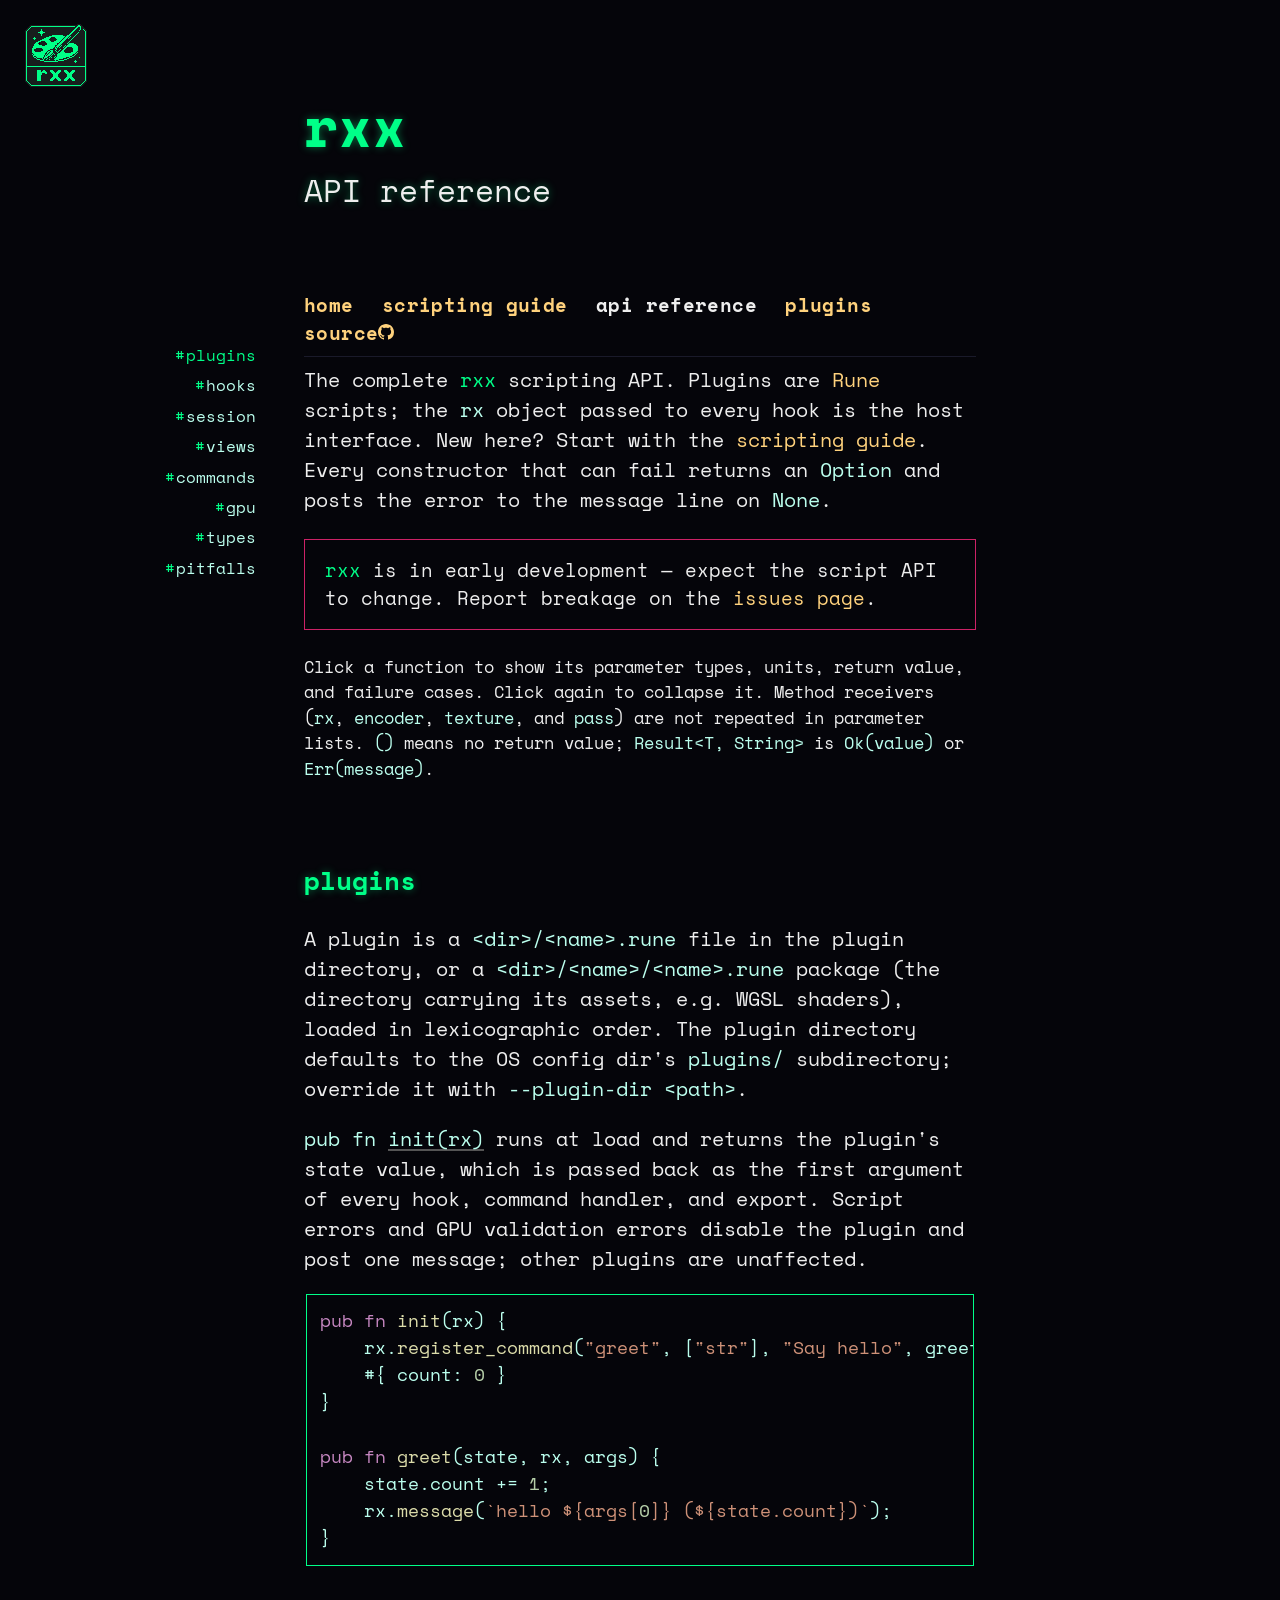
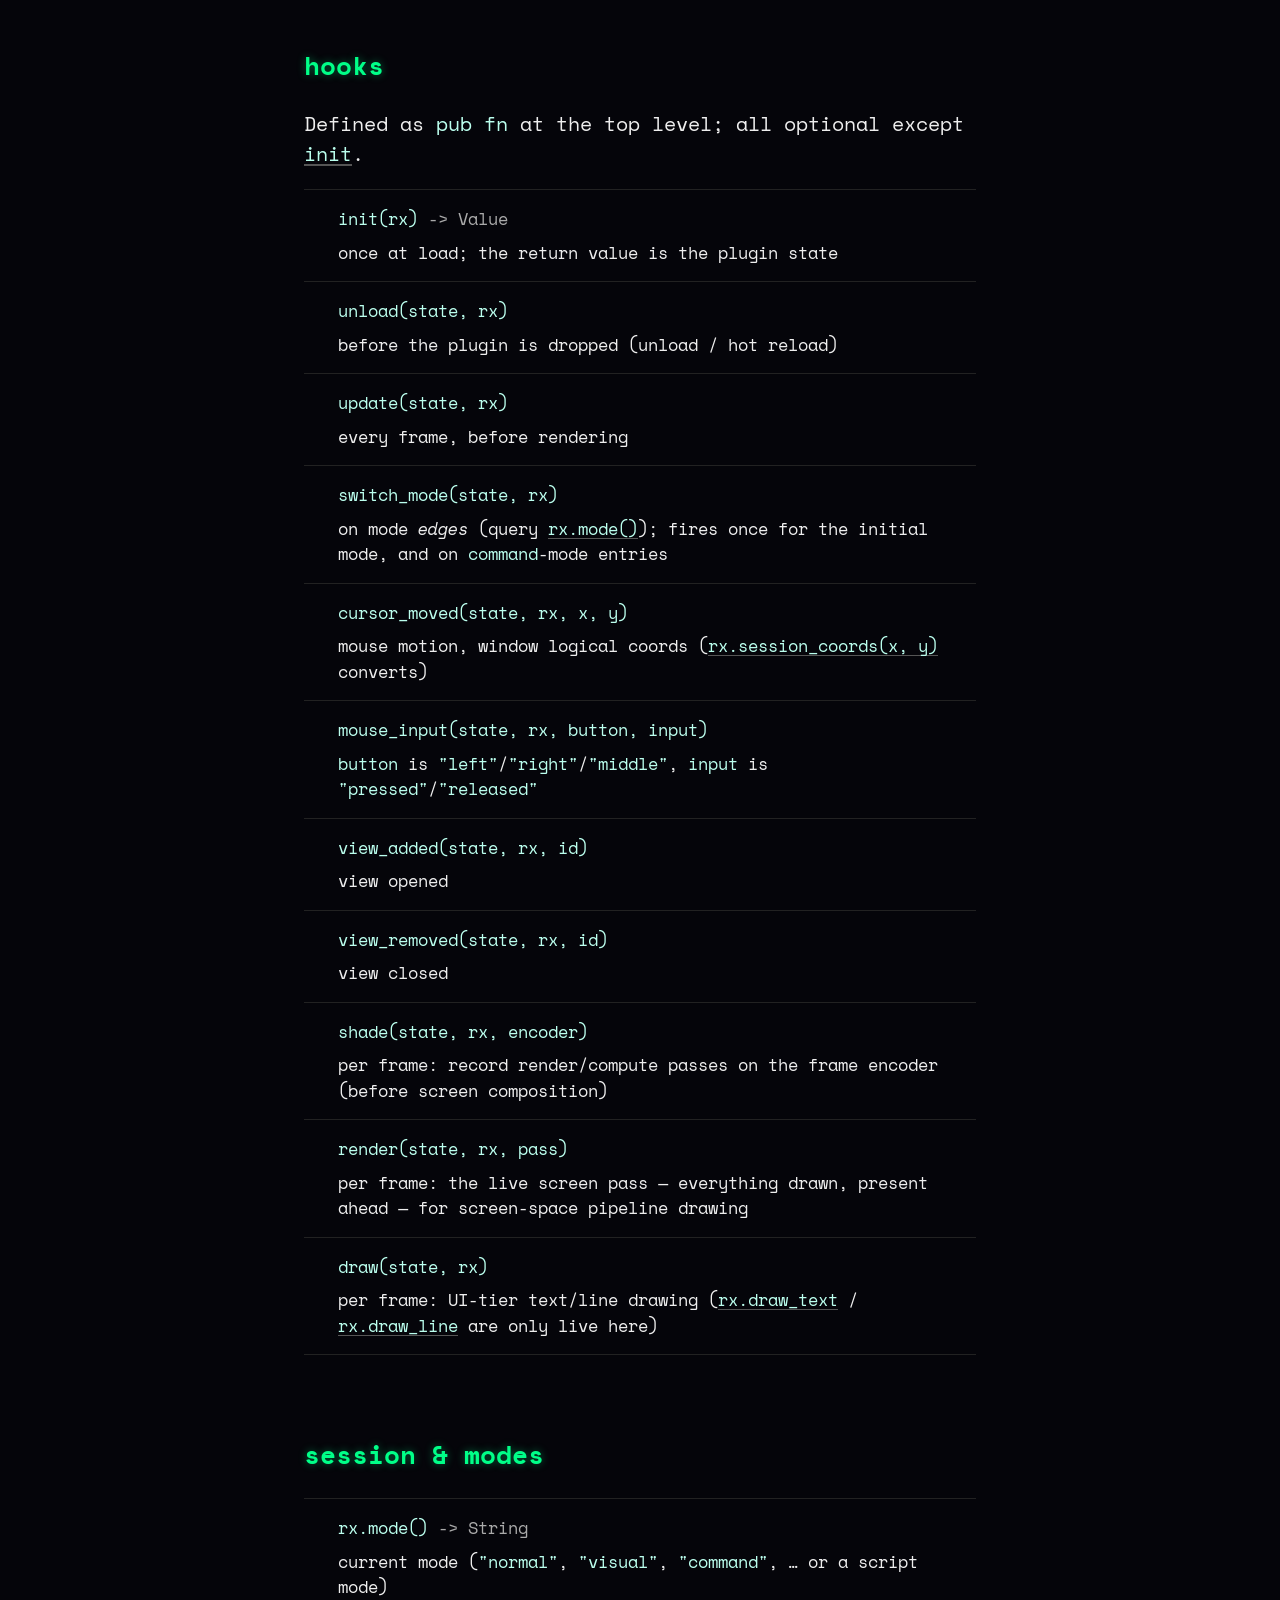
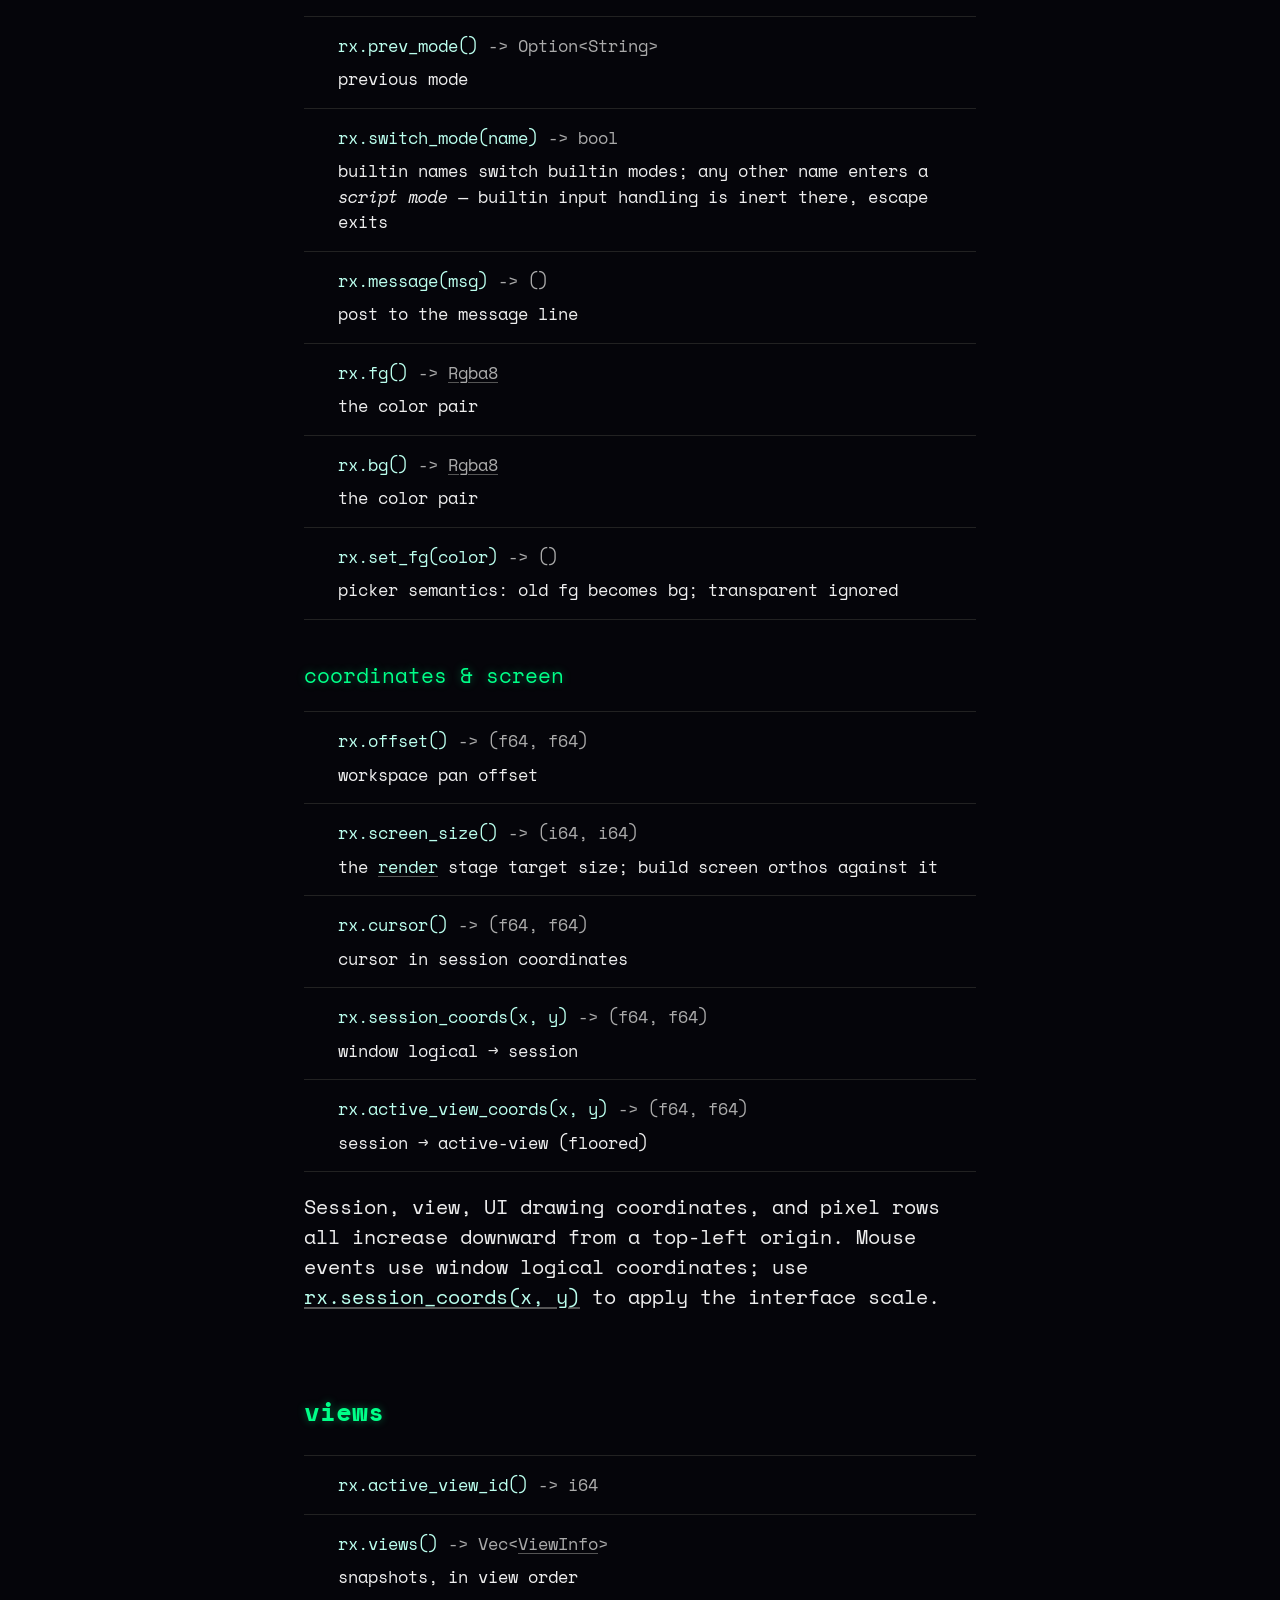
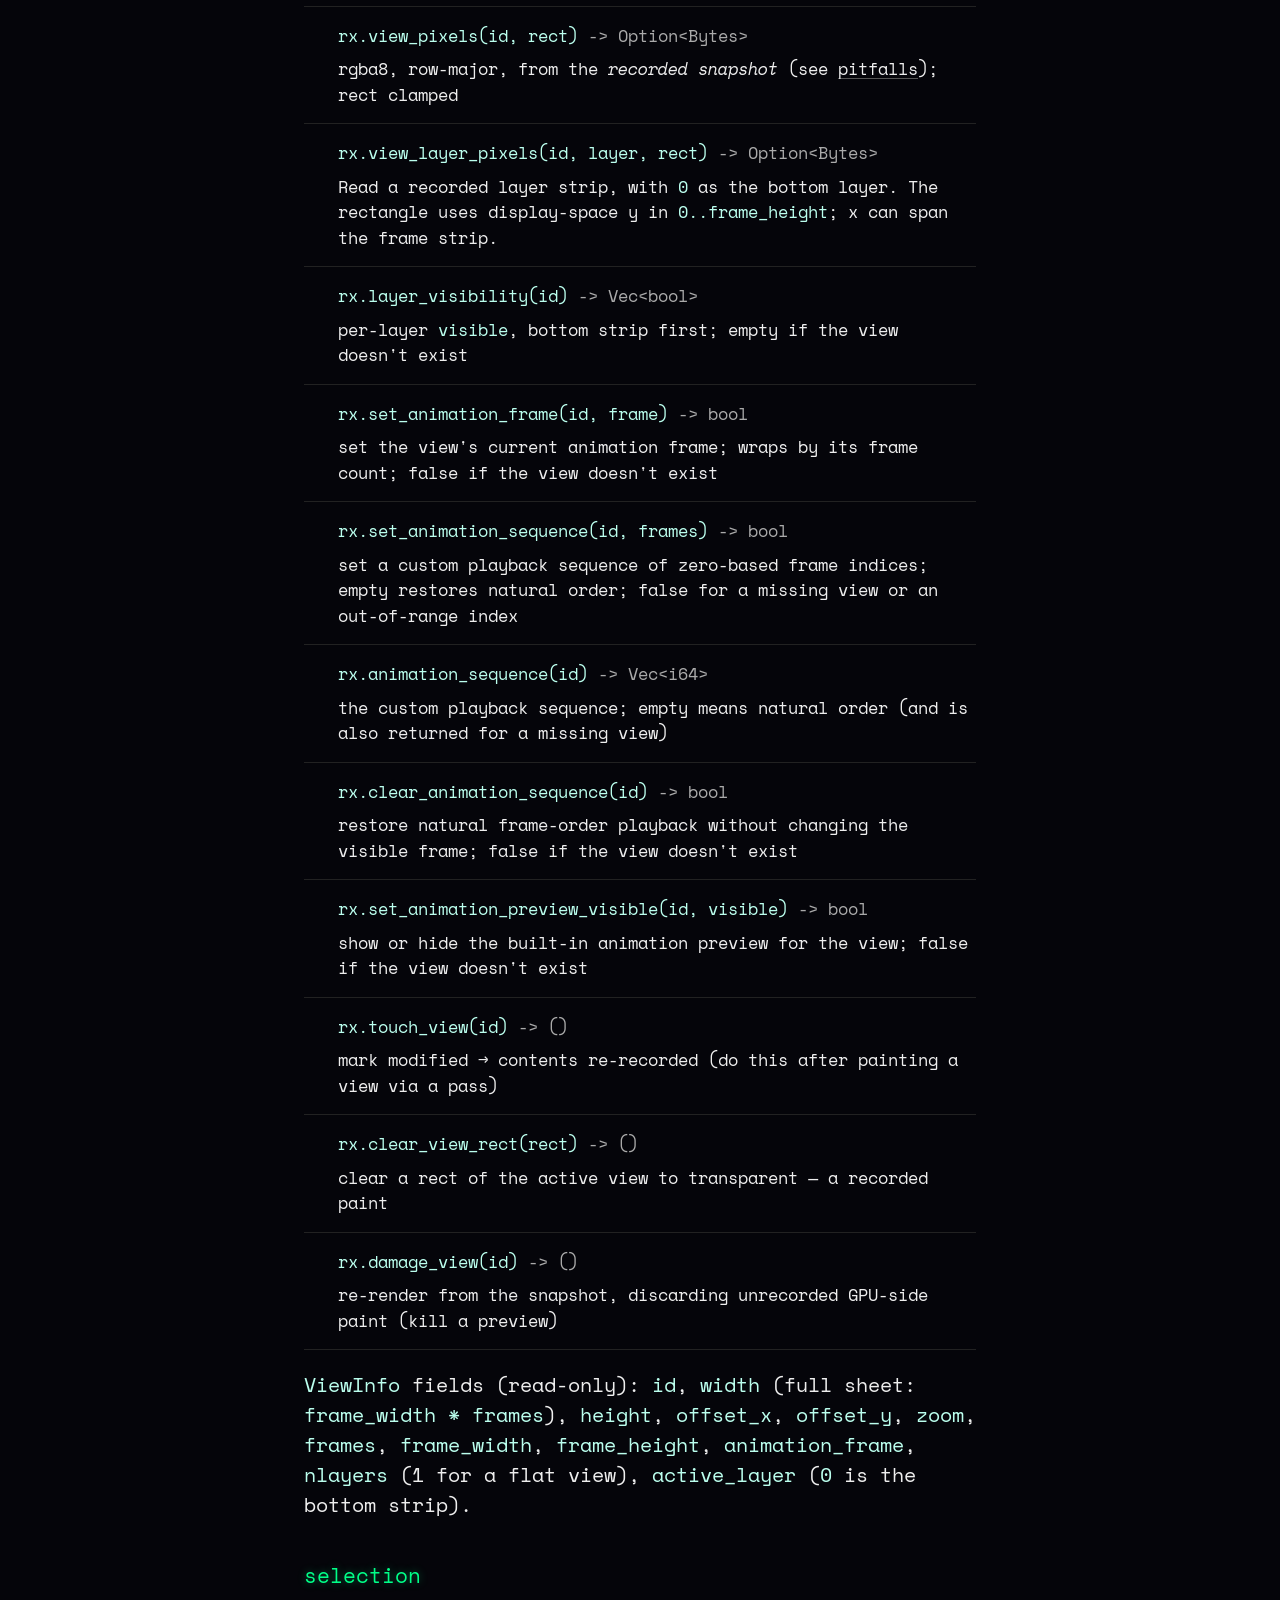
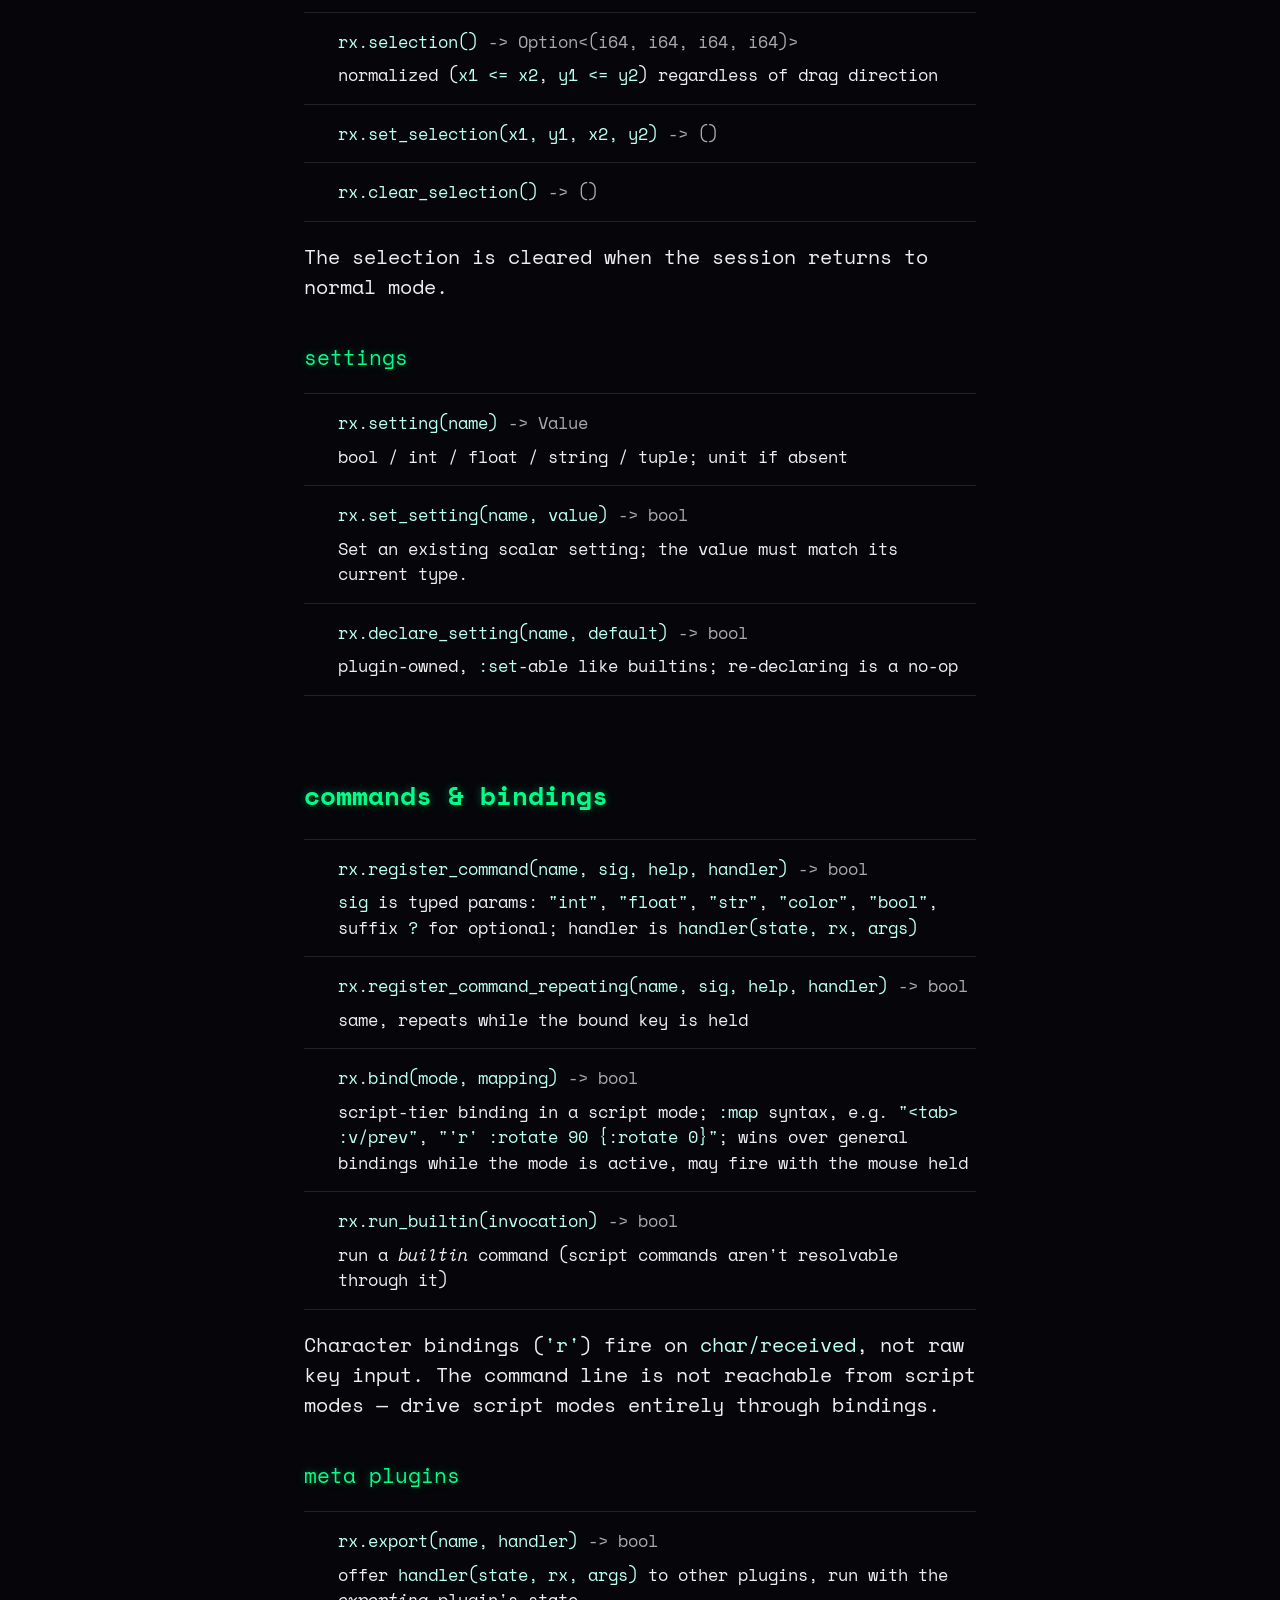
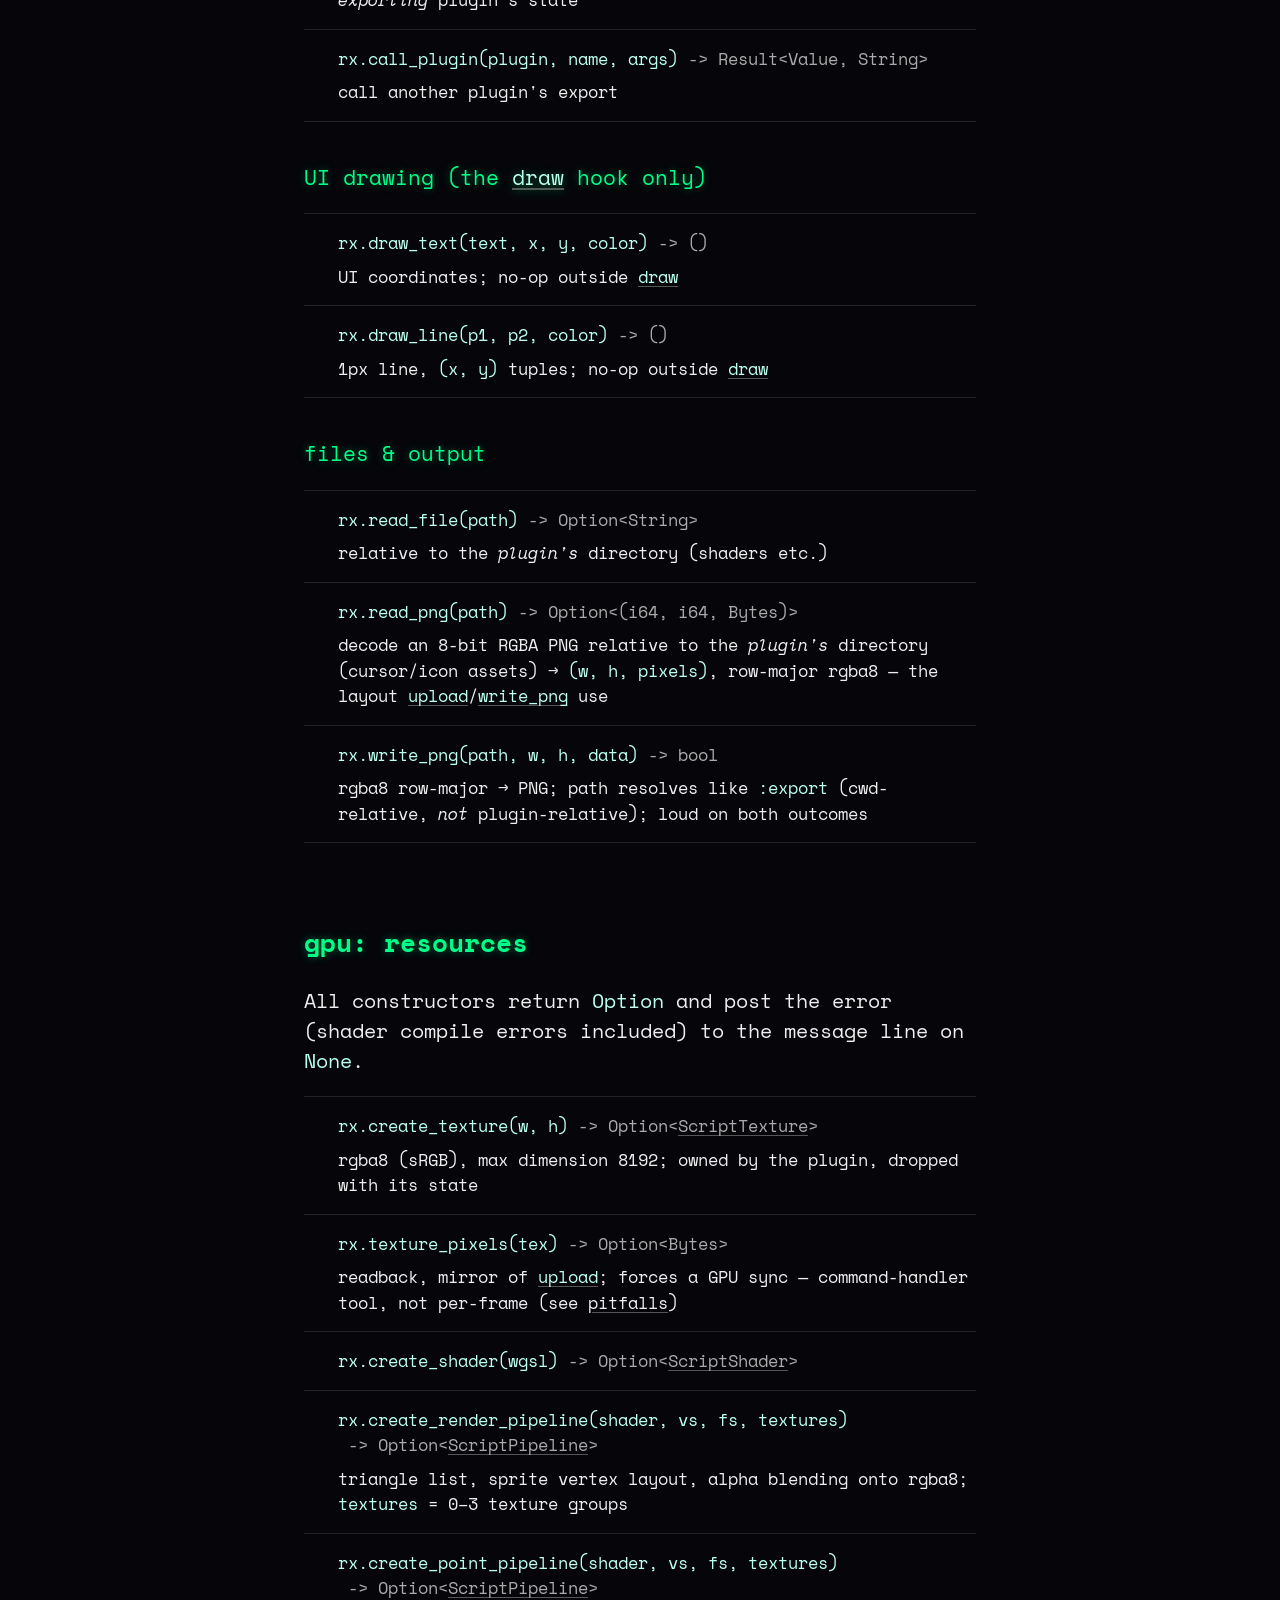
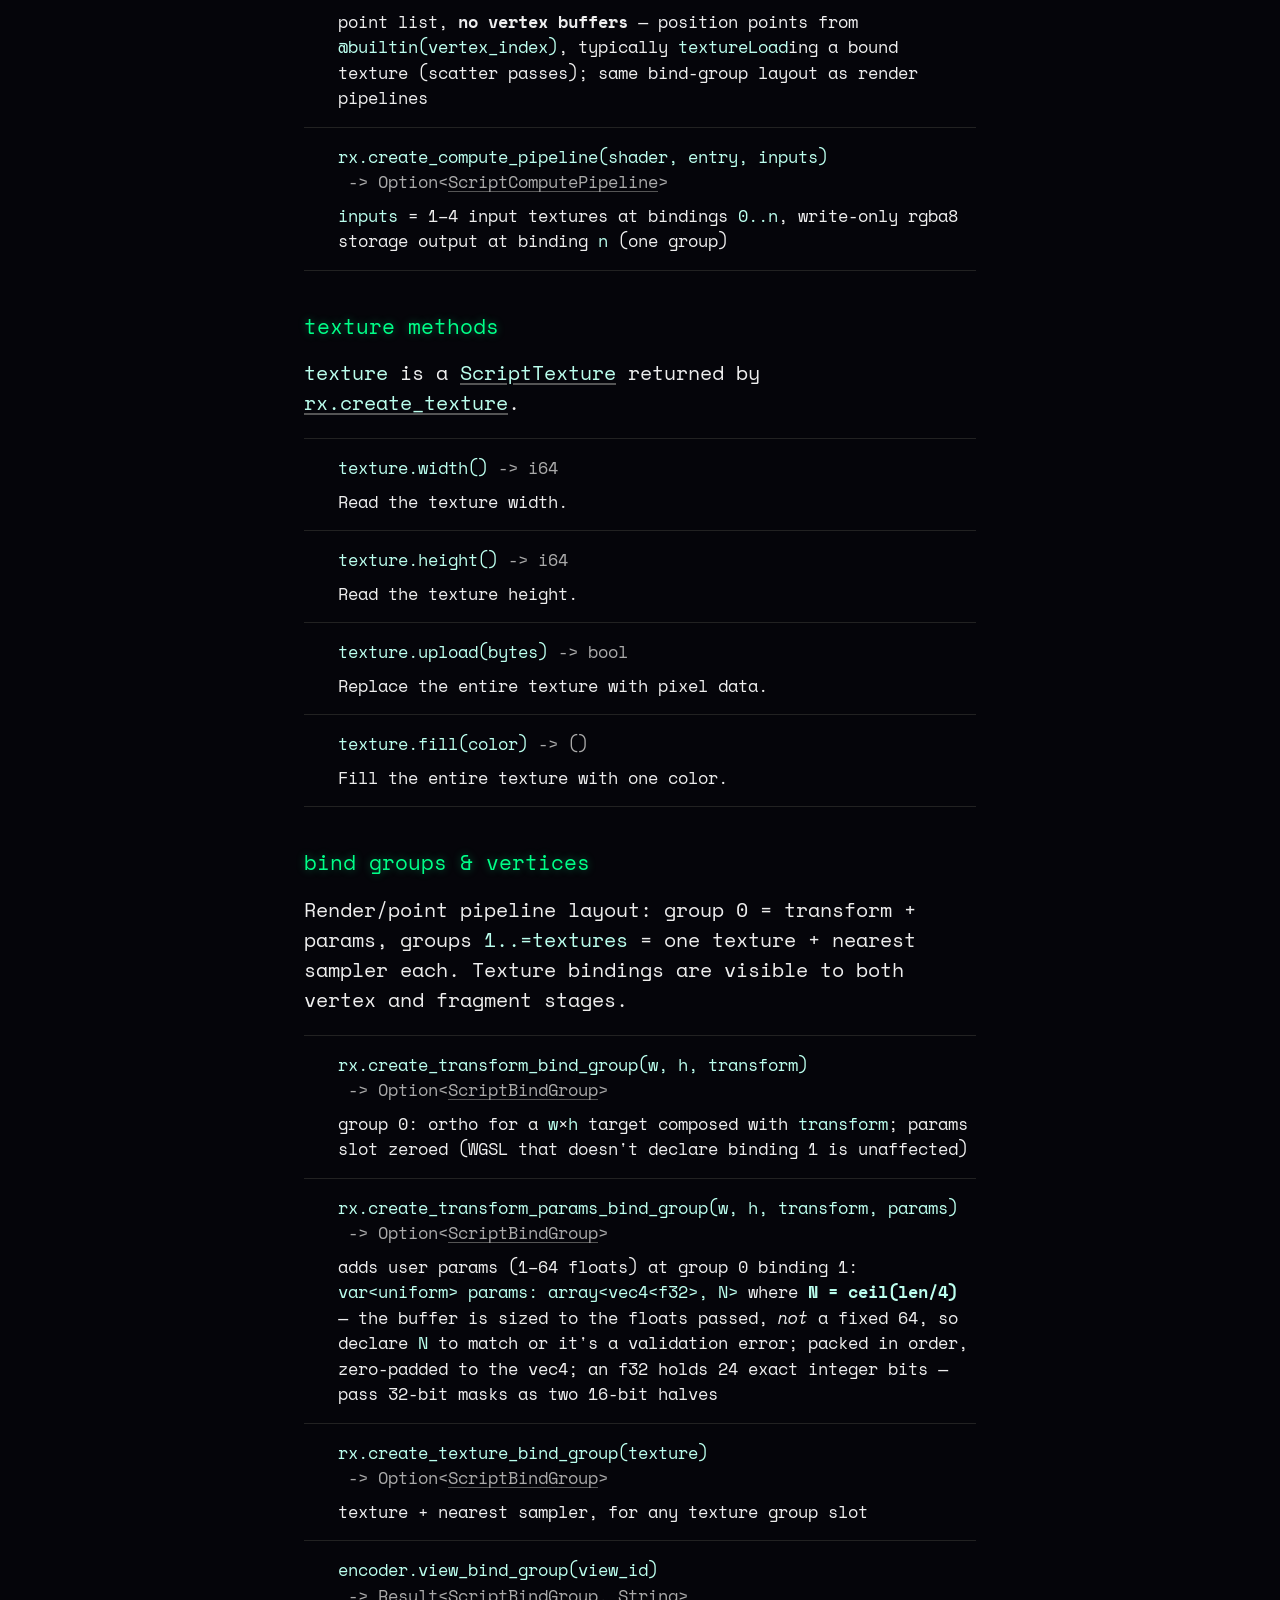
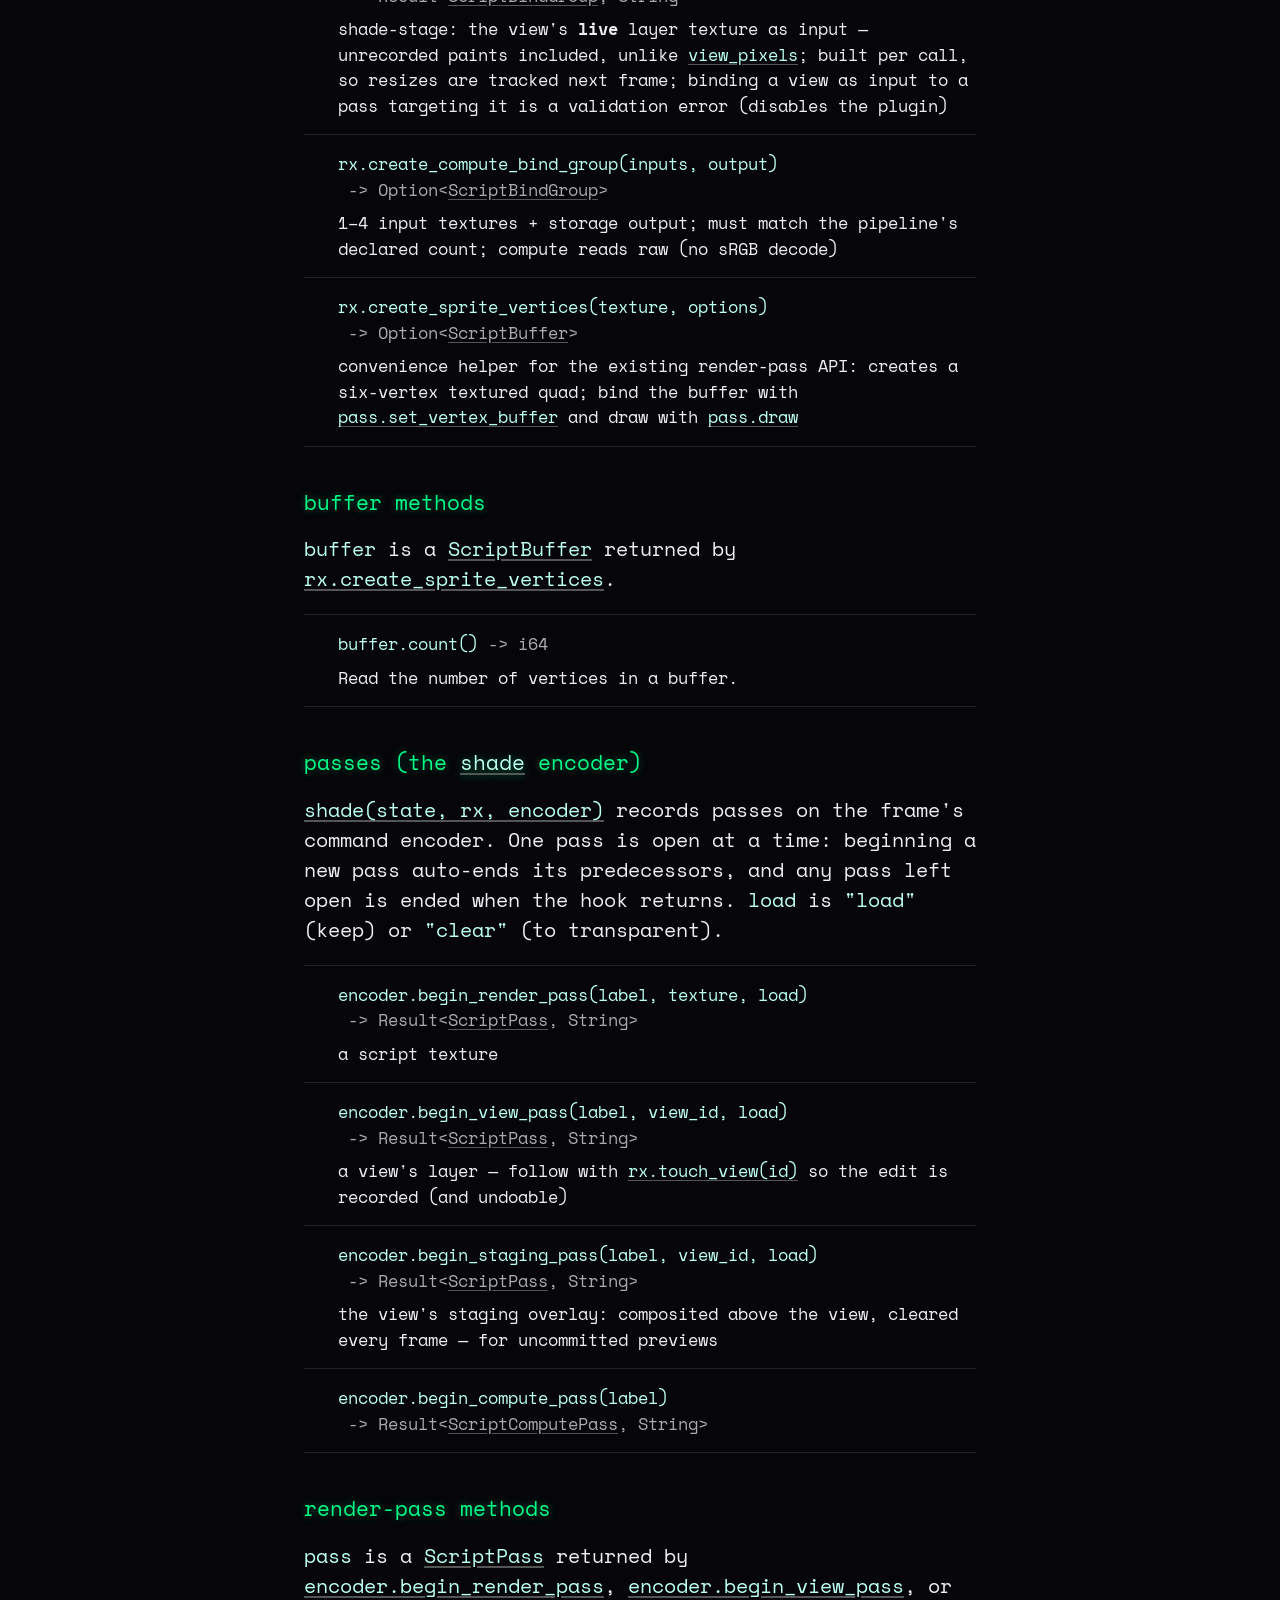
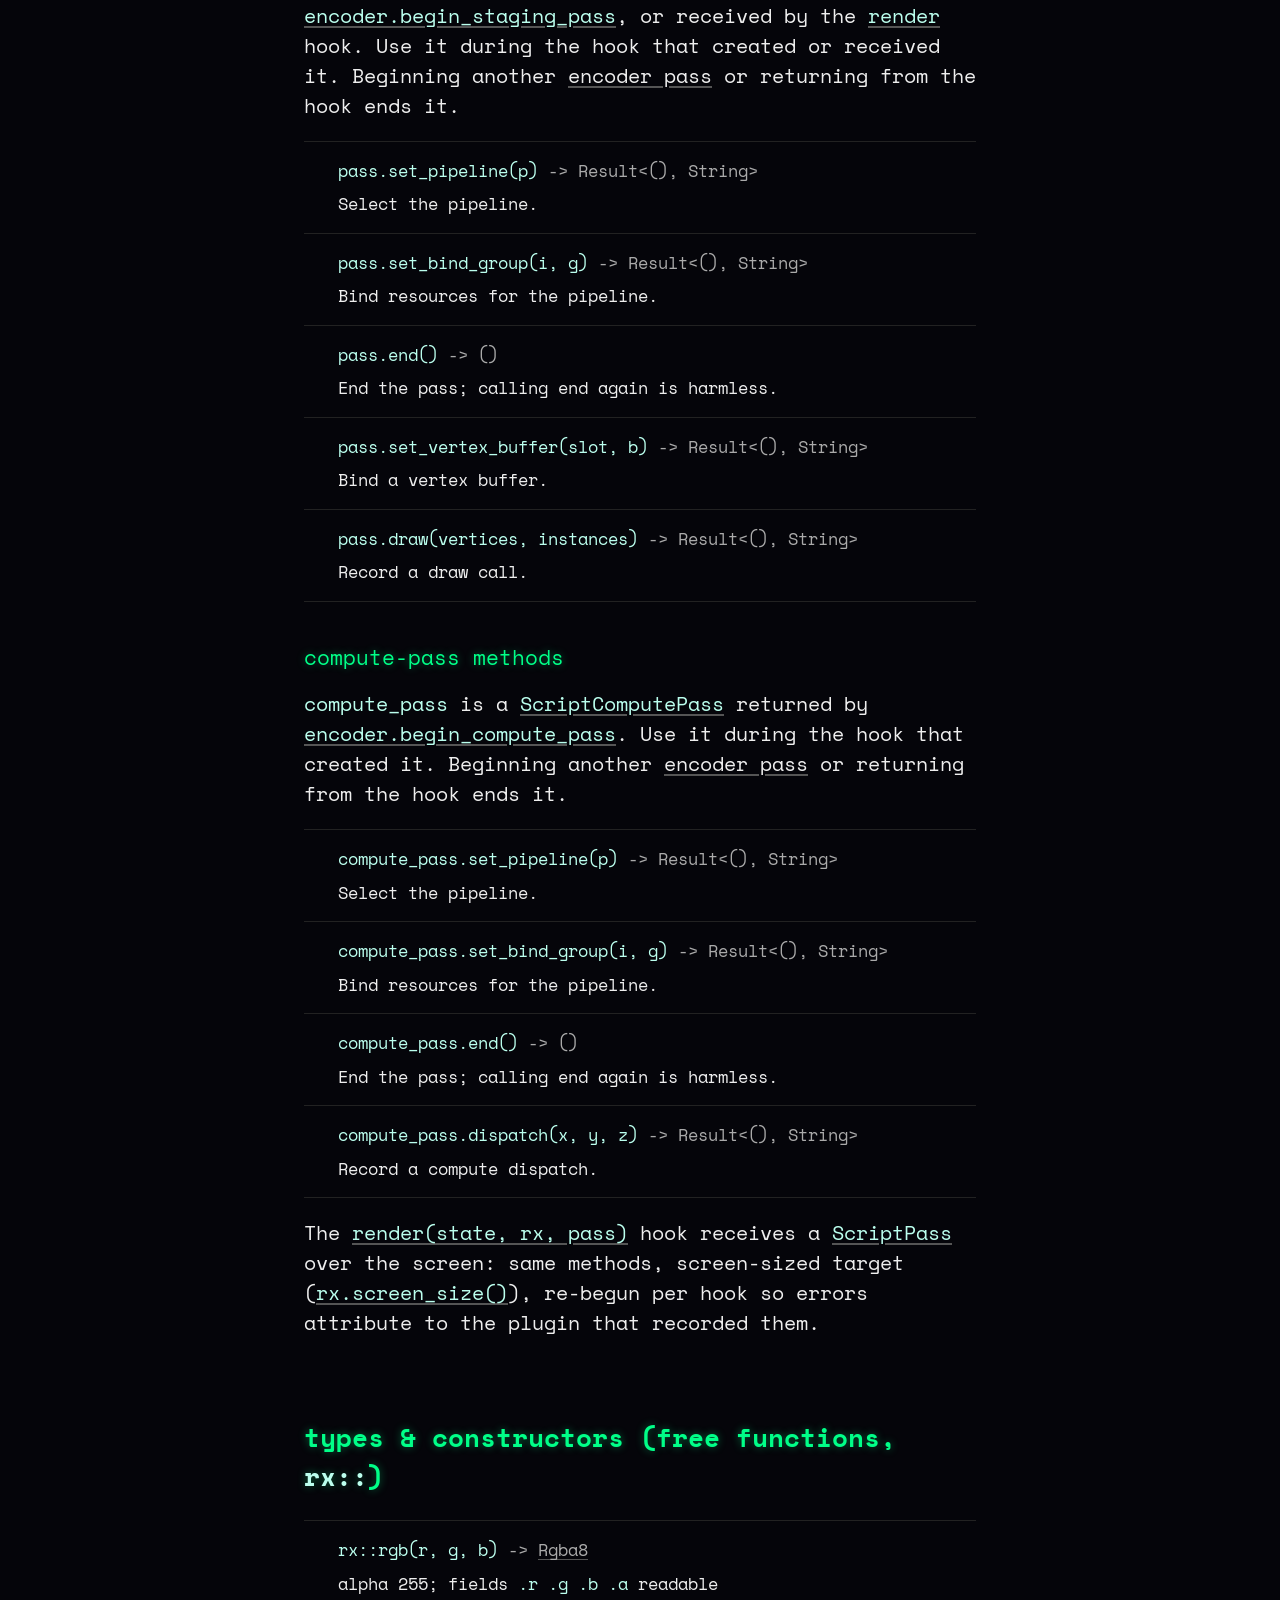
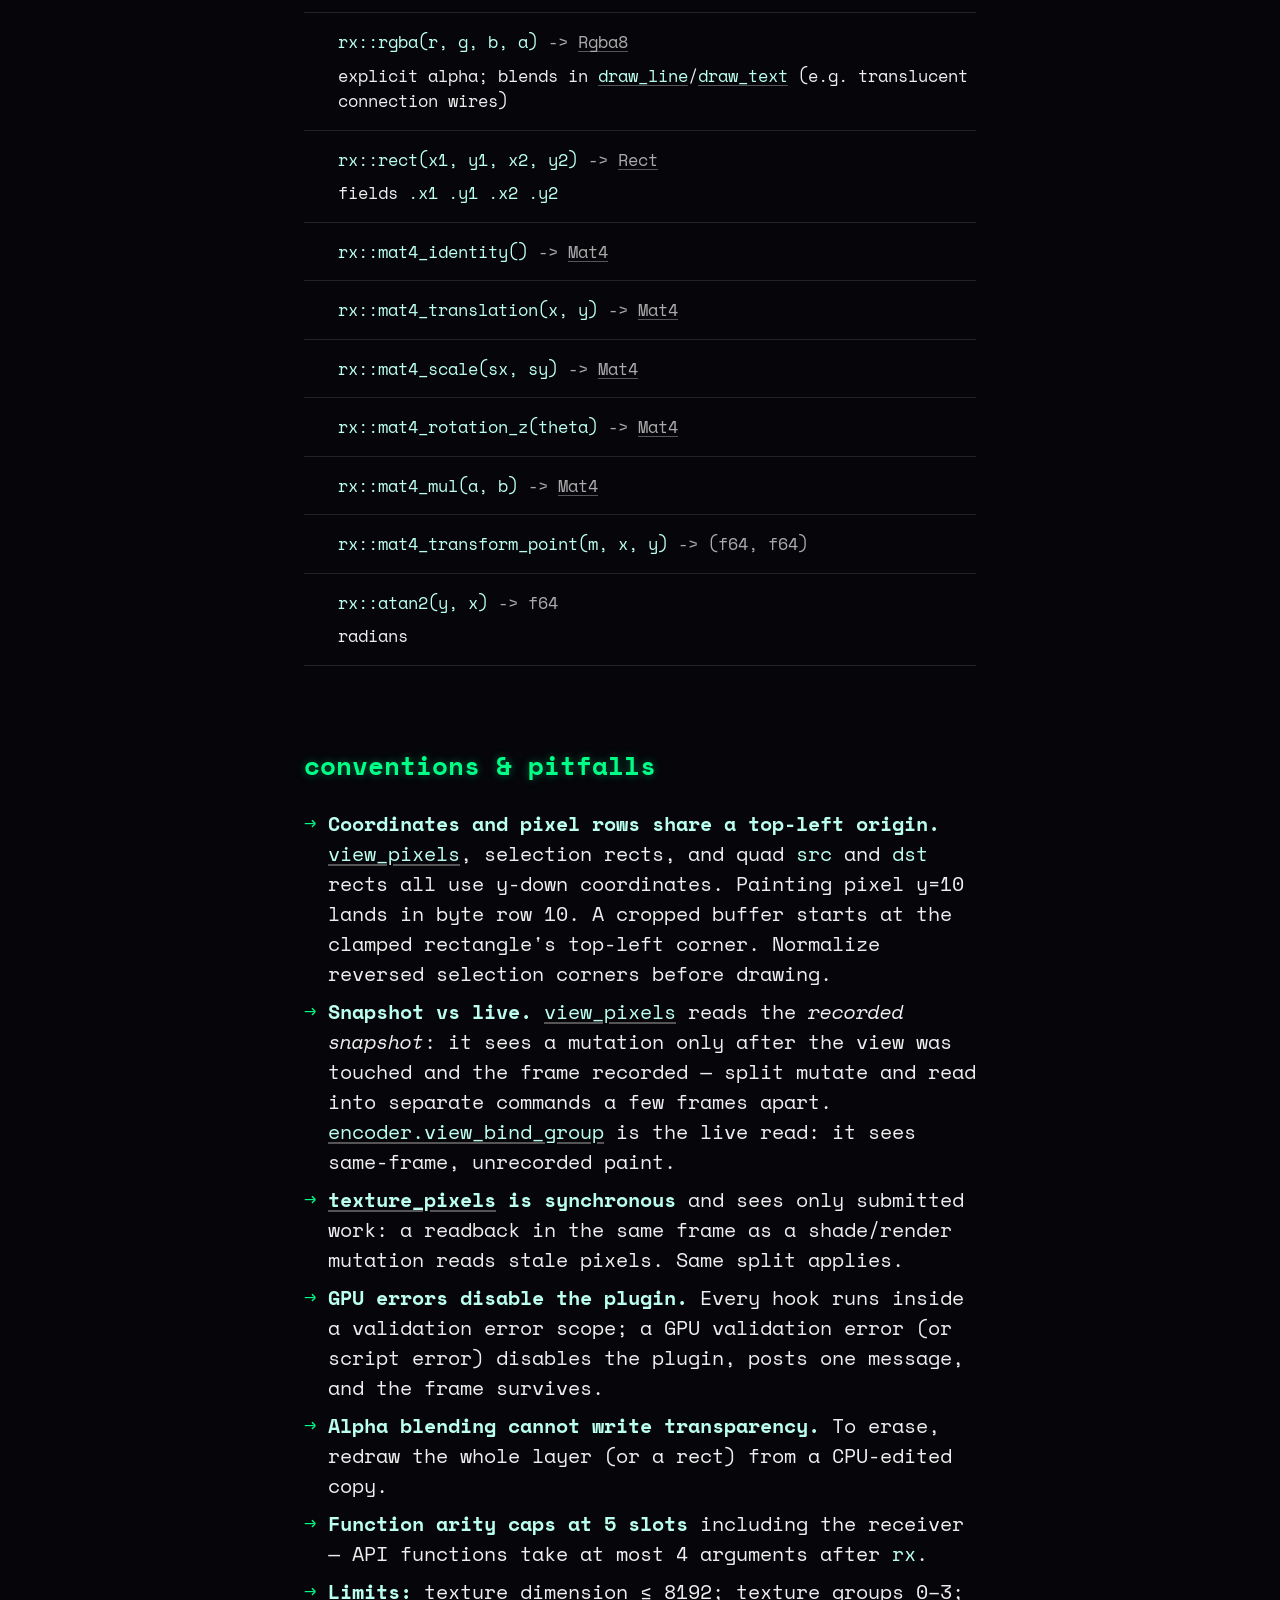
==== commit 49c53085: "docs: remove out-of-tree LUT plugin reference" ====
--- a/www/api-reference.html
+++ b/www/api-reference.html
@@ -12,8 +12,8 @@
   <link rel="preconnect" href="https://fonts.gstatic.com" crossorigin>
   <link href="https://fonts.googleapis.com/css2?family=Space+Mono:ital,wght@0,400;0,700;1,400&display=swap" rel="stylesheet">
   <link rel="stylesheet" href="style.css?v=reference-3">
-  <link rel="stylesheet" href="api-reference.css?v=22">
-  <script src="api-reference.js?v=6" defer></script>
+  <link rel="stylesheet" href="api-reference.css?v=23">
+  <script src="api-reference.js?v=7" defer></script>
 </head>
 <body id="top" class="api-reference">
 
@@ -243,7 +243,7 @@
   </p>
 
   <p>
-    <code>pub fn init(rx)</code> runs at load and returns the plugin's state
+    <code>pub fn <a class="api-xref" href="#init">init(rx)</a></code> runs at load and returns the plugin's state
     value, which is passed back as the first argument of every hook, command
     handler, and export. Script errors and GPU validation errors disable the
     plugin and post one message; other plugins are unaffected.
@@ -263,7 +263,7 @@
 
   <p>
     Defined as <code>pub fn</code> at the top level; all optional except
-    <code>init</code>.
+    <code><a class="api-xref" href="#init">init</a></code>.
   </p>
 
   <div class="api-list">
@@ -285,7 +285,7 @@
         <span class="api-description">before the plugin is dropped (unload / hot reload)</span>
       </summary>
       <dl class="api-fields">
-            <div><dt><code>state</code> <span class="api-type">Value</span></dt><dd>The plugin state returned by init; mutate this value to keep state between calls.</dd></div>
+            <div><dt><code>state</code> <span class="api-type">Value</span></dt><dd>The plugin state returned by <a class="api-xref" href="#init">init</a>; mutate this value to keep state between calls.</dd></div>
             <div><dt><code>rx</code> <span class="api-type">Ctx</span></dt><dd>Host interface for this hook call; do not retain it in plugin state.</dd></div>
             <div class="api-result"><dt>returns <code>Value</code></dt><dd>Ignored by the host; normally return unit, ().</dd></div>
           </dl>
@@ -297,7 +297,7 @@
         <span class="api-description">every frame, before rendering</span>
       </summary>
       <dl class="api-fields">
-            <div><dt><code>state</code> <span class="api-type">Value</span></dt><dd>The plugin state returned by init; mutate this value to keep state between calls.</dd></div>
+            <div><dt><code>state</code> <span class="api-type">Value</span></dt><dd>The plugin state returned by <a class="api-xref" href="#init">init</a>; mutate this value to keep state between calls.</dd></div>
             <div><dt><code>rx</code> <span class="api-type">Ctx</span></dt><dd>Host interface for this hook call; do not retain it in plugin state.</dd></div>
             <div class="api-result"><dt>returns <code>Value</code></dt><dd>Ignored by the host; normally return unit, ().</dd></div>
           </dl>
@@ -306,10 +306,10 @@
       <summary>
         <a class="api-anchor" href="#switch_mode" aria-label="Link to switch_mode" title="Link to switch_mode">#</a>
         <code class="api-signature api-signature-mobile">switch_mode(<span class="api-params"><span class="api-param">state,</span> <span class="api-param">rx</span></span>)</code>
-        <span class="api-description">on mode <em>edges</em> (query <code>rx.mode()</code>); fires once for the initial mode, and on <code>command</code>-mode entries</span>
-      </summary>
-      <dl class="api-fields">
-            <div><dt><code>state</code> <span class="api-type">Value</span></dt><dd>The plugin state returned by init; mutate this value to keep state between calls.</dd></div>
+        <span class="api-description">on mode <em>edges</em> (query <code><a class="api-xref" href="#rx-mode">rx.mode()</a></code>); fires once for the initial mode, and on <code>command</code>-mode entries</span>
+      </summary>
+      <dl class="api-fields">
+            <div><dt><code>state</code> <span class="api-type">Value</span></dt><dd>The plugin state returned by <a class="api-xref" href="#init">init</a>; mutate this value to keep state between calls.</dd></div>
             <div><dt><code>rx</code> <span class="api-type">Ctx</span></dt><dd>Host interface for this hook call; do not retain it in plugin state.</dd></div>
             <div class="api-result"><dt>returns <code>Value</code></dt><dd>Ignored by the host; normally return unit, ().</dd></div>
           </dl>
@@ -318,10 +318,10 @@
       <summary>
         <a class="api-anchor" href="#cursor_moved" aria-label="Link to cursor_moved" title="Link to cursor_moved">#</a>
         <code class="api-signature api-signature-mobile">cursor_moved(<span class="api-params"><span class="api-param">state,</span> <span class="api-param">rx,</span> <span class="api-param">x,</span> <span class="api-param">y</span></span>)</code>
-        <span class="api-description">mouse motion, window logical coords (<code>rx.session_coords(x, y)</code> converts)</span>
-      </summary>
-      <dl class="api-fields">
-            <div><dt><code>state</code> <span class="api-type">Value</span></dt><dd>The plugin state returned by init; mutate this value to keep state between calls.</dd></div>
+        <span class="api-description">mouse motion, window logical coords (<code><a class="api-xref" href="#rx-session_coords">rx.session_coords(x, y)</a></code> converts)</span>
+      </summary>
+      <dl class="api-fields">
+            <div><dt><code>state</code> <span class="api-type">Value</span></dt><dd>The plugin state returned by <a class="api-xref" href="#init">init</a>; mutate this value to keep state between calls.</dd></div>
             <div><dt><code>rx</code> <span class="api-type">Ctx</span></dt><dd>Host interface for this hook call; do not retain it in plugin state.</dd></div>
             <div><dt><code>x</code> <span class="api-type">f64</span></dt><dd>Horizontal mouse position in window logical coordinates.</dd></div>
             <div><dt><code>y</code> <span class="api-type">f64</span></dt><dd>Vertical mouse position in window logical coordinates; increases downward.</dd></div>
@@ -335,7 +335,7 @@
         <span class="api-description"><code>button</code> is <code>"left"</code>/<code>"right"</code>/<code>"middle"</code>, <code>input</code> is <code>"pressed"</code>/<code>"released"</code></span>
       </summary>
       <dl class="api-fields">
-            <div><dt><code>state</code> <span class="api-type">Value</span></dt><dd>The plugin state returned by init; mutate this value to keep state between calls.</dd></div>
+            <div><dt><code>state</code> <span class="api-type">Value</span></dt><dd>The plugin state returned by <a class="api-xref" href="#init">init</a>; mutate this value to keep state between calls.</dd></div>
             <div><dt><code>rx</code> <span class="api-type">Ctx</span></dt><dd>Host interface for this hook call; do not retain it in plugin state.</dd></div>
             <div><dt><code>button</code> <span class="api-type">String</span></dt><dd>Mouse button: &quot;left&quot;, &quot;right&quot;, or &quot;middle&quot;.</dd></div>
             <div><dt><code>input</code> <span class="api-type">String</span></dt><dd>Button transition: &quot;pressed&quot; or &quot;released&quot;.</dd></div>
@@ -349,7 +349,7 @@
         <span class="api-description">view opened</span>
       </summary>
       <dl class="api-fields">
-            <div><dt><code>state</code> <span class="api-type">Value</span></dt><dd>The plugin state returned by init; mutate this value to keep state between calls.</dd></div>
+            <div><dt><code>state</code> <span class="api-type">Value</span></dt><dd>The plugin state returned by <a class="api-xref" href="#init">init</a>; mutate this value to keep state between calls.</dd></div>
             <div><dt><code>rx</code> <span class="api-type">Ctx</span></dt><dd>Host interface for this hook call; do not retain it in plugin state.</dd></div>
             <div><dt><code>id</code> <span class="api-type">i64</span></dt><dd>ID of the view that was opened.</dd></div>
             <div class="api-result"><dt>returns <code>Value</code></dt><dd>Ignored by the host; normally return unit, ().</dd></div>
@@ -362,7 +362,7 @@
         <span class="api-description">view closed</span>
       </summary>
       <dl class="api-fields">
-            <div><dt><code>state</code> <span class="api-type">Value</span></dt><dd>The plugin state returned by init; mutate this value to keep state between calls.</dd></div>
+            <div><dt><code>state</code> <span class="api-type">Value</span></dt><dd>The plugin state returned by <a class="api-xref" href="#init">init</a>; mutate this value to keep state between calls.</dd></div>
             <div><dt><code>rx</code> <span class="api-type">Ctx</span></dt><dd>Host interface for this hook call; do not retain it in plugin state.</dd></div>
             <div><dt><code>id</code> <span class="api-type">i64</span></dt><dd>ID of the view that was closed; it may no longer be available to query.</dd></div>
             <div class="api-result"><dt>returns <code>Value</code></dt><dd>Ignored by the host; normally return unit, ().</dd></div>
@@ -375,9 +375,9 @@
         <span class="api-description">per frame: record render/compute passes on the frame encoder (before screen composition)</span>
       </summary>
       <dl class="api-fields">
-            <div><dt><code>state</code> <span class="api-type">Value</span></dt><dd>The plugin state returned by init; mutate this value to keep state between calls.</dd></div>
+            <div><dt><code>state</code> <span class="api-type">Value</span></dt><dd>The plugin state returned by <a class="api-xref" href="#init">init</a>; mutate this value to keep state between calls.</dd></div>
             <div><dt><code>rx</code> <span class="api-type">Ctx</span></dt><dd>Host interface for this hook call; do not retain it in plugin state.</dd></div>
-            <div><dt><code>encoder</code> <span class="api-type">ScriptEncoder</span></dt><dd>The current frame encoder. Begin render or compute passes here; it expires when the hook returns.</dd></div>
+            <div><dt><code>encoder</code> <span class="api-type"><a class="api-xref" href="#passes">ScriptEncoder</a></span></dt><dd>The current frame encoder. Begin render or compute passes here; it expires when the hook returns.</dd></div>
             <div class="api-result"><dt>returns <code>Value</code></dt><dd>Ignored by the host. Recorded GPU commands are the output of this hook.</dd></div>
           </dl>
     </details>
@@ -388,9 +388,9 @@
         <span class="api-description">per frame: the live screen pass &mdash; everything drawn, present ahead &mdash; for screen-space pipeline drawing</span>
       </summary>
       <dl class="api-fields">
-            <div><dt><code>state</code> <span class="api-type">Value</span></dt><dd>The plugin state returned by init; mutate this value to keep state between calls.</dd></div>
+            <div><dt><code>state</code> <span class="api-type">Value</span></dt><dd>The plugin state returned by <a class="api-xref" href="#init">init</a>; mutate this value to keep state between calls.</dd></div>
             <div><dt><code>rx</code> <span class="api-type">Ctx</span></dt><dd>Host interface for this hook call; do not retain it in plugin state.</dd></div>
-            <div><dt><code>pass</code> <span class="api-type">ScriptPass</span></dt><dd>The live screen render pass for this hook call; do not keep it for another frame.</dd></div>
+            <div><dt><code>pass</code> <span class="api-type"><a class="api-xref" href="#render-pass-methods">ScriptPass</a></span></dt><dd>The live screen render pass for this hook call; do not keep it for another frame.</dd></div>
             <div class="api-result"><dt>returns <code>Value</code></dt><dd>Ignored by the host. Drawing recorded on pass is the output of this hook.</dd></div>
           </dl>
     </details>
@@ -398,10 +398,10 @@
       <summary>
         <a class="api-anchor" href="#draw" aria-label="Link to draw" title="Link to draw">#</a>
         <code class="api-signature">draw(<span class="api-params"><span class="api-param">state,</span> <span class="api-param">rx</span></span>)</code>
-        <span class="api-description">per frame: UI-tier text/line drawing (<code>rx.draw_text</code> / <code>rx.draw_line</code> are only live here)</span>
-      </summary>
-      <dl class="api-fields">
-            <div><dt><code>state</code> <span class="api-type">Value</span></dt><dd>The plugin state returned by init; mutate this value to keep state between calls.</dd></div>
+        <span class="api-description">per frame: UI-tier text/line drawing (<code><a class="api-xref" href="#rx-draw_text">rx.draw_text</a></code> / <code><a class="api-xref" href="#rx-draw_line">rx.draw_line</a></code> are only live here)</span>
+      </summary>
+      <dl class="api-fields">
+            <div><dt><code>state</code> <span class="api-type">Value</span></dt><dd>The plugin state returned by <a class="api-xref" href="#init">init</a>; mutate this value to keep state between calls.</dd></div>
             <div><dt><code>rx</code> <span class="api-type">Ctx</span></dt><dd>Host interface for this hook call; do not retain it in plugin state.</dd></div>
             <div class="api-result"><dt>returns <code>Value</code></dt><dd>Ignored by the host; normally return unit, ().</dd></div>
           </dl>
@@ -458,23 +458,23 @@
     <details class="api-entry" id="rx-fg">
       <summary>
         <a class="api-anchor" href="#rx-fg" aria-label="Link to rx.fg" title="Link to rx.fg">#</a>
-        <code class="api-signature">rx.fg()<span class="api-return"> -&gt; Rgba8</span></code>
+        <code class="api-signature">rx.fg()<span class="api-return"> -&gt; <a class="api-xref" href="#rx-rgb">Rgba8</a></span></code>
         <span class="api-description">the color pair</span>
       </summary>
       <dl class="api-fields">
             <div><dt>parameters</dt><dd>None.</dd></div>
-            <div class="api-result"><dt>returns <code>Rgba8</code></dt><dd>The current foreground color.</dd></div>
+            <div class="api-result"><dt>returns <code><a class="api-xref" href="#rx-rgb">Rgba8</a></code></dt><dd>The current foreground color.</dd></div>
           </dl>
     </details>
     <details class="api-entry" id="rx-bg">
       <summary>
         <a class="api-anchor" href="#rx-bg" aria-label="Link to rx.bg" title="Link to rx.bg">#</a>
-        <code class="api-signature">rx.bg()<span class="api-return"> -&gt; Rgba8</span></code>
+        <code class="api-signature">rx.bg()<span class="api-return"> -&gt; <a class="api-xref" href="#rx-rgb">Rgba8</a></span></code>
         <span class="api-description">the color pair</span>
       </summary>
       <dl class="api-fields">
             <div><dt>parameters</dt><dd>None.</dd></div>
-            <div class="api-result"><dt>returns <code>Rgba8</code></dt><dd>The current background color.</dd></div>
+            <div class="api-result"><dt>returns <code><a class="api-xref" href="#rx-rgb">Rgba8</a></code></dt><dd>The current background color.</dd></div>
           </dl>
     </details>
     <details class="api-entry" id="rx-set_fg">
@@ -484,7 +484,7 @@
         <span class="api-description">picker semantics: old fg becomes bg; transparent ignored</span>
       </summary>
       <dl class="api-fields">
-            <div><dt><code>color</code> <span class="api-type">Rgba8</span></dt><dd>RGBA color, for example rx::rgba(255, 128, 0, 255).</dd></div>
+            <div><dt><code>color</code> <span class="api-type"><a class="api-xref" href="#rx-rgb">Rgba8</a></span></dt><dd>RGBA color, for example <a class="api-xref" href="#rx-rgba">rx::rgba(255, 128, 0, 255)</a>.</dd></div>
             <div class="api-result"><dt>returns <code>()</code></dt><dd>No return value (unit).</dd></div>
           </dl>
     </details>
@@ -508,7 +508,7 @@
       <summary>
         <a class="api-anchor" href="#rx-screen_size" aria-label="Link to rx.screen_size" title="Link to rx.screen_size">#</a>
         <code class="api-signature">rx.screen_size()<span class="api-return"> -&gt; (i64, i64)</span></code>
-        <span class="api-description">the <code>render</code> stage target size; build screen orthos against it</span>
+        <span class="api-description">the <code><a class="api-xref" href="#render">render</a></code> stage target size; build screen orthos against it</span>
       </summary>
       <dl class="api-fields">
             <div><dt>parameters</dt><dd>None.</dd></div>
@@ -555,7 +555,7 @@
   <p>
     Session, view, UI drawing coordinates, and pixel rows all increase downward
     from a top-left origin. Mouse events use window logical coordinates; use
-    <code>rx.session_coords(x, y)</code> to apply the interface scale.
+    <code><a class="api-xref" href="#rx-session_coords">rx.session_coords(x, y)</a></code> to apply the interface scale.
   </p>
 
   <h2 id="views">views</h2>
@@ -568,29 +568,29 @@
       </summary>
       <dl class="api-fields">
             <div><dt>parameters</dt><dd>None.</dd></div>
-            <div class="api-result"><dt>returns <code>i64</code></dt><dd>The active view ID; this is an identifier, not a position in rx.views().</dd></div>
+            <div class="api-result"><dt>returns <code>i64</code></dt><dd>The active view ID; this is an identifier, not a position in <a class="api-xref" href="#rx-views">rx.views()</a>.</dd></div>
           </dl>
     </details>
     <details class="api-entry" id="rx-views">
       <summary>
         <a class="api-anchor" href="#rx-views" aria-label="Link to rx.views" title="Link to rx.views">#</a>
-        <code class="api-signature">rx.views()<span class="api-return"> -&gt; Vec&lt;ViewInfo&gt;</span></code>
+        <code class="api-signature">rx.views()<span class="api-return"> -&gt; Vec&lt;<a class="api-xref" href="#viewinfo">ViewInfo</a>&gt;</span></code>
         <span class="api-description">snapshots, in view order</span>
       </summary>
       <dl class="api-fields">
             <div><dt>parameters</dt><dd>None.</dd></div>
-            <div class="api-result"><dt>returns <code>Vec&lt;ViewInfo&gt;</code></dt><dd>Read-only snapshots of all views, in view order. Empty when there are no views.</dd></div>
+            <div class="api-result"><dt>returns <code>Vec&lt;<a class="api-xref" href="#viewinfo">ViewInfo</a>&gt;</code></dt><dd>Read-only snapshots of all views, in view order. Empty when there are no views.</dd></div>
           </dl>
     </details>
     <details class="api-entry" id="rx-view_pixels">
       <summary>
         <a class="api-anchor" href="#rx-view_pixels" aria-label="Link to rx.view_pixels" title="Link to rx.view_pixels">#</a>
         <code class="api-signature api-signature-mobile">rx.view_pixels(<span class="api-params"><span class="api-param">id,</span> <span class="api-param">rect</span></span>)<span class="api-return"> -&gt; Option&lt;Bytes&gt;</span></code>
-        <span class="api-description">rgba8, row-major, from the <em>recorded snapshot</em> (see pitfalls); rect clamped</span>
-      </summary>
-      <dl class="api-fields">
-            <div><dt><code>id</code> <span class="api-type">i64</span></dt><dd>View ID from rx.active_view_id() or a ViewInfo snapshot.</dd></div>
-            <div><dt><code>rect</code> <span class="api-type">Rect</span></dt><dd>Requested rectangle in view coordinates (y-down); normalized and clamped to the layer bounds.</dd></div>
+        <span class="api-description">rgba8, row-major, from the <em>recorded snapshot</em> (see <a class="api-xref" href="#pitfalls">pitfalls</a>); rect clamped</span>
+      </summary>
+      <dl class="api-fields">
+            <div><dt><code>id</code> <span class="api-type">i64</span></dt><dd>View ID from <a class="api-xref" href="#rx-active_view_id">rx.active_view_id()</a> or a <a class="api-xref" href="#viewinfo">ViewInfo</a> snapshot.</dd></div>
+            <div><dt><code>rect</code> <span class="api-type"><a class="api-xref" href="#rx-rect">Rect</a></span></dt><dd>Requested rectangle in view coordinates (y-down); normalized and clamped to the layer bounds.</dd></div>
             <div class="api-result"><dt>returns <code>Option&lt;Bytes&gt;</code></dt><dd>Some(bytes) from the recorded bottom-layer snapshot, RGBA8 row-major with the top row first; None for a missing view, an empty intersection, or a failed read.</dd></div>
           </dl>
     </details>
@@ -601,9 +601,9 @@
         <span class="api-description">Read a recorded layer strip, with <code>0</code> as the bottom layer. The rectangle uses display-space y in <code>0..frame_height</code>; x can span the frame strip.</span>
       </summary>
       <dl class="api-fields">
-            <div><dt><code>id</code> <span class="api-type">i64</span></dt><dd>View ID from rx.active_view_id() or a ViewInfo snapshot.</dd></div>
+            <div><dt><code>id</code> <span class="api-type">i64</span></dt><dd>View ID from <a class="api-xref" href="#rx-active_view_id">rx.active_view_id()</a> or a <a class="api-xref" href="#viewinfo">ViewInfo</a> snapshot.</dd></div>
             <div><dt><code>layer</code> <span class="api-type">i64</span></dt><dd>Zero-based layer index; 0 is the bottom layer, regardless of one-based UI labels.</dd></div>
-            <div><dt><code>rect</code> <span class="api-type">Rect</span></dt><dd>Requested rectangle in view coordinates (y-down); normalized and clamped to the layer bounds.</dd></div>
+            <div><dt><code>rect</code> <span class="api-type"><a class="api-xref" href="#rx-rect">Rect</a></span></dt><dd>Requested rectangle in view coordinates (y-down); normalized and clamped to the layer bounds.</dd></div>
             <div class="api-result"><dt>returns <code>Option&lt;Bytes&gt;</code></dt><dd>Some(bytes) from the requested recorded layer, RGBA8 row-major with the top row first; None for a missing view/layer, an empty intersection, or a failed read.</dd></div>
           </dl>
     </details>
@@ -614,7 +614,7 @@
         <span class="api-description">per-layer <code>visible</code>, bottom strip first; empty if the view doesn't exist</span>
       </summary>
       <dl class="api-fields">
-            <div><dt><code>id</code> <span class="api-type">i64</span></dt><dd>View ID from rx.active_view_id() or a ViewInfo snapshot.</dd></div>
+            <div><dt><code>id</code> <span class="api-type">i64</span></dt><dd>View ID from <a class="api-xref" href="#rx-active_view_id">rx.active_view_id()</a> or a <a class="api-xref" href="#viewinfo">ViewInfo</a> snapshot.</dd></div>
             <div class="api-result"><dt>returns <code>Vec&lt;bool&gt;</code></dt><dd>One visibility flag per layer, bottom first (index 0); empty for a missing view.</dd></div>
           </dl>
     </details>
@@ -625,7 +625,7 @@
         <span class="api-description">set the view's current animation frame; wraps by its frame count; false if the view doesn't exist</span>
       </summary>
       <dl class="api-fields">
-            <div><dt><code>id</code> <span class="api-type">i64</span></dt><dd>View ID from rx.active_view_id() or a ViewInfo snapshot.</dd></div>
+            <div><dt><code>id</code> <span class="api-type">i64</span></dt><dd>View ID from <a class="api-xref" href="#rx-active_view_id">rx.active_view_id()</a> or a <a class="api-xref" href="#viewinfo">ViewInfo</a> snapshot.</dd></div>
             <div><dt><code>frame</code> <span class="api-type">i64</span></dt><dd>Zero-based frame index; positive and negative indices wrap by the frame count.</dd></div>
             <div class="api-result"><dt>returns <code>bool</code></dt><dd>true when the view exists and its current frame is set; false for a missing view.</dd></div>
           </dl>
@@ -637,7 +637,7 @@
         <span class="api-description">set a custom playback sequence of zero-based frame indices; empty restores natural order; false for a missing view or an out-of-range index</span>
       </summary>
       <dl class="api-fields">
-            <div><dt><code>id</code> <span class="api-type">i64</span></dt><dd>View ID from rx.active_view_id() or a ViewInfo snapshot.</dd></div>
+            <div><dt><code>id</code> <span class="api-type">i64</span></dt><dd>View ID from <a class="api-xref" href="#rx-active_view_id">rx.active_view_id()</a> or a <a class="api-xref" href="#viewinfo">ViewInfo</a> snapshot.</dd></div>
             <div><dt><code>frames</code> <span class="api-type">Vec&lt;i64&gt;</span></dt><dd>Playback order as zero-based frame indices. Repeated indices are allowed; an empty list restores natural order.</dd></div>
             <div class="api-result"><dt>returns <code>bool</code></dt><dd>true when accepted; false if the view is missing or any index is outside its frame range.</dd></div>
           </dl>
@@ -649,7 +649,7 @@
         <span class="api-description">the custom playback sequence; empty means natural order (and is also returned for a missing view)</span>
       </summary>
       <dl class="api-fields">
-            <div><dt><code>id</code> <span class="api-type">i64</span></dt><dd>View ID from rx.active_view_id() or a ViewInfo snapshot.</dd></div>
+            <div><dt><code>id</code> <span class="api-type">i64</span></dt><dd>View ID from <a class="api-xref" href="#rx-active_view_id">rx.active_view_id()</a> or a <a class="api-xref" href="#viewinfo">ViewInfo</a> snapshot.</dd></div>
             <div class="api-result"><dt>returns <code>Vec&lt;i64&gt;</code></dt><dd>The custom zero-based playback sequence; empty for natural order or a missing view.</dd></div>
           </dl>
     </details>
@@ -660,7 +660,7 @@
         <span class="api-description">restore natural frame-order playback without changing the visible frame; false if the view doesn't exist</span>
       </summary>
       <dl class="api-fields">
-            <div><dt><code>id</code> <span class="api-type">i64</span></dt><dd>View ID from rx.active_view_id() or a ViewInfo snapshot.</dd></div>
+            <div><dt><code>id</code> <span class="api-type">i64</span></dt><dd>View ID from <a class="api-xref" href="#rx-active_view_id">rx.active_view_id()</a> or a <a class="api-xref" href="#viewinfo">ViewInfo</a> snapshot.</dd></div>
             <div class="api-result"><dt>returns <code>bool</code></dt><dd>true when natural playback order is restored; false for a missing view. The visible frame is preserved.</dd></div>
           </dl>
     </details>
@@ -671,7 +671,7 @@
         <span class="api-description">show or hide the built-in animation preview for the view; false if the view doesn't exist</span>
       </summary>
       <dl class="api-fields">
-            <div><dt><code>id</code> <span class="api-type">i64</span></dt><dd>View ID from rx.active_view_id() or a ViewInfo snapshot.</dd></div>
+            <div><dt><code>id</code> <span class="api-type">i64</span></dt><dd>View ID from <a class="api-xref" href="#rx-active_view_id">rx.active_view_id()</a> or a <a class="api-xref" href="#viewinfo">ViewInfo</a> snapshot.</dd></div>
             <div><dt><code>visible</code> <span class="api-type">bool</span></dt><dd>true to show the built-in preview; false to suppress it.</dd></div>
             <div class="api-result"><dt>returns <code>bool</code></dt><dd>true when the view exists and its preview flag is set; false for a missing view.</dd></div>
           </dl>
@@ -683,7 +683,7 @@
         <span class="api-description">mark modified &rarr; contents re-recorded (do this after painting a view via a pass)</span>
       </summary>
       <dl class="api-fields">
-            <div><dt><code>id</code> <span class="api-type">i64</span></dt><dd>View ID from rx.active_view_id() or a ViewInfo snapshot.</dd></div>
+            <div><dt><code>id</code> <span class="api-type">i64</span></dt><dd>View ID from <a class="api-xref" href="#rx-active_view_id">rx.active_view_id()</a> or a <a class="api-xref" href="#viewinfo">ViewInfo</a> snapshot.</dd></div>
             <div class="api-result"><dt>returns <code>()</code></dt><dd>No return value (unit).</dd></div>
           </dl>
     </details>
@@ -694,7 +694,7 @@
         <span class="api-description">clear a rect of the active view to transparent &mdash; a recorded paint</span>
       </summary>
       <dl class="api-fields">
-            <div><dt><code>rect</code> <span class="api-type">Rect</span></dt><dd>Rectangle of the active view to erase, in y-down view coordinates; corners are normalized.</dd></div>
+            <div><dt><code>rect</code> <span class="api-type"><a class="api-xref" href="#rx-rect">Rect</a></span></dt><dd>Rectangle of the active view to erase, in y-down view coordinates; corners are normalized.</dd></div>
             <div class="api-result"><dt>returns <code>()</code></dt><dd>No return value (unit).</dd></div>
           </dl>
     </details>
@@ -705,13 +705,13 @@
         <span class="api-description">re-render from the snapshot, discarding unrecorded GPU-side paint (kill a preview)</span>
       </summary>
       <dl class="api-fields">
-            <div><dt><code>id</code> <span class="api-type">i64</span></dt><dd>View ID from rx.active_view_id() or a ViewInfo snapshot.</dd></div>
+            <div><dt><code>id</code> <span class="api-type">i64</span></dt><dd>View ID from <a class="api-xref" href="#rx-active_view_id">rx.active_view_id()</a> or a <a class="api-xref" href="#viewinfo">ViewInfo</a> snapshot.</dd></div>
             <div class="api-result"><dt>returns <code>()</code></dt><dd>No return value (unit).</dd></div>
           </dl>
     </details>
   </div>
 
-  <p>
+  <p id="viewinfo">
     <code>ViewInfo</code> fields (read-only): <code>id</code>, <code>width</code>
     (full sheet: <code>frame_width * frames</code>), <code>height</code>,
     <code>offset_x</code>, <code>offset_y</code>, <code>zoom</code>,
@@ -893,20 +893,20 @@
     </details>
   </div>
 
-  <h3 id="ui-drawing">UI drawing (the <code>draw</code> hook only)</h3>
+  <h3 id="ui-drawing">UI drawing (the <code><a class="api-xref" href="#draw">draw</a></code> hook only)</h3>
 
   <div class="api-list">
     <details class="api-entry" id="rx-draw_text">
       <summary>
         <a class="api-anchor" href="#rx-draw_text" aria-label="Link to rx.draw_text" title="Link to rx.draw_text">#</a>
         <code class="api-signature api-signature-mobile">rx.draw_text(<span class="api-params"><span class="api-param">text,</span> <span class="api-param">x,</span> <span class="api-param">y,</span> <span class="api-param">color</span></span>)<span class="api-return"> -&gt; ()</span></code>
-        <span class="api-description">UI coordinates; no-op outside <code>draw</code></span>
+        <span class="api-description">UI coordinates; no-op outside <code><a class="api-xref" href="#draw">draw</a></code></span>
       </summary>
       <dl class="api-fields">
             <div><dt><code>text</code> <span class="api-type">String</span></dt><dd>Text to draw, left-aligned.</dd></div>
             <div><dt><code>x</code> <span class="api-type">f64</span></dt><dd>Horizontal text position in UI drawing coordinates.</dd></div>
             <div><dt><code>y</code> <span class="api-type">f64</span></dt><dd>Vertical text position in UI drawing coordinates (y-down).</dd></div>
-            <div><dt><code>color</code> <span class="api-type">Rgba8</span></dt><dd>RGBA color, for example rx::rgba(255, 128, 0, 255).</dd></div>
+            <div><dt><code>color</code> <span class="api-type"><a class="api-xref" href="#rx-rgb">Rgba8</a></span></dt><dd>RGBA color, for example <a class="api-xref" href="#rx-rgba">rx::rgba(255, 128, 0, 255)</a>.</dd></div>
             <div class="api-result"><dt>returns <code>()</code></dt><dd>No return value (unit).</dd></div>
           </dl>
     </details>
@@ -914,12 +914,12 @@
       <summary>
         <a class="api-anchor" href="#rx-draw_line" aria-label="Link to rx.draw_line" title="Link to rx.draw_line">#</a>
         <code class="api-signature api-signature-mobile">rx.draw_line(<span class="api-params"><span class="api-param">p1,</span> <span class="api-param">p2,</span> <span class="api-param">color</span></span>)<span class="api-return"> -&gt; ()</span></code>
-        <span class="api-description">1px line, <code>(x, y)</code> tuples; no-op outside <code>draw</code></span>
+        <span class="api-description">1px line, <code>(x, y)</code> tuples; no-op outside <code><a class="api-xref" href="#draw">draw</a></code></span>
       </summary>
       <dl class="api-fields">
             <div><dt><code>p1</code> <span class="api-type">(f64, f64)</span></dt><dd>Start point in UI drawing coordinates (y-down).</dd></div>
             <div><dt><code>p2</code> <span class="api-type">(f64, f64)</span></dt><dd>End point in the same coordinates.</dd></div>
-            <div><dt><code>color</code> <span class="api-type">Rgba8</span></dt><dd>RGBA color, for example rx::rgba(255, 128, 0, 255).</dd></div>
+            <div><dt><code>color</code> <span class="api-type"><a class="api-xref" href="#rx-rgb">Rgba8</a></span></dt><dd>RGBA color, for example <a class="api-xref" href="#rx-rgba">rx::rgba(255, 128, 0, 255)</a>.</dd></div>
             <div class="api-result"><dt>returns <code>()</code></dt><dd>No return value (unit).</dd></div>
           </dl>
     </details>
@@ -943,7 +943,7 @@
       <summary>
         <a class="api-anchor" href="#rx-read_png" aria-label="Link to rx.read_png" title="Link to rx.read_png">#</a>
         <code class="api-signature api-signature-mobile">rx.read_png(<span class="api-params"><span class="api-param">path</span></span>)<span class="api-return"> -&gt; Option&lt;(i64, i64, Bytes)&gt;</span></code>
-        <span class="api-description">decode an 8-bit RGBA PNG relative to the <em>plugin's</em> directory (cursor/icon assets) &rarr; <code>(w, h, pixels)</code>, row-major rgba8 &mdash; the layout <code>upload</code>/<code>write_png</code> use</span>
+        <span class="api-description">decode an 8-bit RGBA PNG relative to the <em>plugin's</em> directory (cursor/icon assets) &rarr; <code>(w, h, pixels)</code>, row-major rgba8 &mdash; the layout <code><a class="api-xref" href="#texture-upload">upload</a></code>/<code><a class="api-xref" href="#rx-write_png">write_png</a></code> use</span>
       </summary>
       <dl class="api-fields">
             <div><dt><code>path</code> <span class="api-type">String</span></dt><dd>File path; relative paths resolve from the plugin directory, absolute paths are used as given.</dd></div>
@@ -977,82 +977,82 @@
     <details class="api-entry" id="rx-create_texture">
       <summary>
         <a class="api-anchor" href="#rx-create_texture" aria-label="Link to rx.create_texture" title="Link to rx.create_texture">#</a>
-        <code class="api-signature api-signature-mobile">rx.create_texture(<span class="api-params"><span class="api-param">w,</span> <span class="api-param">h</span></span>)<span class="api-return"> -&gt; Option&lt;ScriptTexture&gt;</span></code>
+        <code class="api-signature api-signature-mobile">rx.create_texture(<span class="api-params"><span class="api-param">w,</span> <span class="api-param">h</span></span>)<span class="api-return"> -&gt; Option&lt;<a class="api-xref" href="#texture-methods">ScriptTexture</a>&gt;</span></code>
         <span class="api-description">rgba8 (sRGB), max dimension 8192; owned by the plugin, dropped with its state</span>
       </summary>
       <dl class="api-fields">
             <div><dt><code>w</code> <span class="api-type">i64</span></dt><dd>Width in pixels, 1..=8192.</dd></div>
             <div><dt><code>h</code> <span class="api-type">i64</span></dt><dd>Height in pixels, 1..=8192.</dd></div>
-            <div class="api-result"><dt>returns <code>Option&lt;ScriptTexture&gt;</code></dt><dd>Some(texture) for a new RGBA8 texture; None with a message for invalid dimensions or an unavailable GPU.</dd></div>
+            <div class="api-result"><dt>returns <code>Option&lt;<a class="api-xref" href="#texture-methods">ScriptTexture</a>&gt;</code></dt><dd>Some(texture) for a new RGBA8 texture; None with a message for invalid dimensions or an unavailable GPU.</dd></div>
           </dl>
     </details>
     <details class="api-entry" id="rx-texture_pixels">
       <summary>
         <a class="api-anchor" href="#rx-texture_pixels" aria-label="Link to rx.texture_pixels" title="Link to rx.texture_pixels">#</a>
         <code class="api-signature api-signature-mobile">rx.texture_pixels(<span class="api-params"><span class="api-param">tex</span></span>)<span class="api-return"> -&gt; Option&lt;Bytes&gt;</span></code>
-        <span class="api-description">readback, mirror of <code>upload</code>; forces a GPU sync &mdash; command-handler tool, not per-frame (see pitfalls)</span>
-      </summary>
-      <dl class="api-fields">
-            <div><dt><code>tex</code> <span class="api-type">ScriptTexture</span></dt><dd>Texture to read back; pending commands must have been submitted to see their changes.</dd></div>
+        <span class="api-description">readback, mirror of <code><a class="api-xref" href="#texture-upload">upload</a></code>; forces a GPU sync &mdash; command-handler tool, not per-frame (see <a class="api-xref" href="#pitfalls">pitfalls</a>)</span>
+      </summary>
+      <dl class="api-fields">
+            <div><dt><code>tex</code> <span class="api-type"><a class="api-xref" href="#texture-methods">ScriptTexture</a></span></dt><dd>Texture to read back; pending commands must have been submitted to see their changes.</dd></div>
             <div class="api-result"><dt>returns <code>Option&lt;Bytes&gt;</code></dt><dd>Some(bytes) with RGBA8 pixels in top-first row-major order; None if the GPU is unavailable or bytes cannot be allocated. The read waits for the GPU.</dd></div>
           </dl>
     </details>
     <details class="api-entry" id="rx-create_shader">
       <summary>
         <a class="api-anchor" href="#rx-create_shader" aria-label="Link to rx.create_shader" title="Link to rx.create_shader">#</a>
-        <code class="api-signature api-signature-mobile">rx.create_shader(<span class="api-params"><span class="api-param">wgsl</span></span>)<span class="api-return"> -&gt; Option&lt;ScriptShader&gt;</span></code>
+        <code class="api-signature api-signature-mobile">rx.create_shader(<span class="api-params"><span class="api-param">wgsl</span></span>)<span class="api-return"> -&gt; Option&lt;<a class="api-xref" href="#rx-create_shader">ScriptShader</a>&gt;</span></code>
       </summary>
       <dl class="api-fields">
             <div><dt><code>wgsl</code> <span class="api-type">String</span></dt><dd>Complete WGSL shader source, not a file path.</dd></div>
-            <div class="api-result"><dt>returns <code>Option&lt;ScriptShader&gt;</code></dt><dd>Some(shader) when compilation succeeds; None with a message for shader validation failure or an unavailable GPU.</dd></div>
+            <div class="api-result"><dt>returns <code>Option&lt;<a class="api-xref" href="#rx-create_shader">ScriptShader</a>&gt;</code></dt><dd>Some(shader) when compilation succeeds; None with a message for shader validation failure or an unavailable GPU.</dd></div>
           </dl>
     </details>
     <details class="api-entry" id="rx-create_render_pipeline">
       <summary>
         <a class="api-anchor" href="#rx-create_render_pipeline" aria-label="Link to rx.create_render_pipeline" title="Link to rx.create_render_pipeline">#</a>
-        <code class="api-signature api-signature-mobile">rx.create_render_pipeline(<span class="api-params"><span class="api-param">shader,</span> <span class="api-param">vs,</span> <span class="api-param">fs,</span> <span class="api-param">textures</span></span>)<span class="api-return"> -&gt; Option&lt;ScriptPipeline&gt;</span></code>
+        <code class="api-signature api-signature-mobile">rx.create_render_pipeline(<span class="api-params"><span class="api-param">shader,</span> <span class="api-param">vs,</span> <span class="api-param">fs,</span> <span class="api-param">textures</span></span>)<span class="api-return"> -&gt; Option&lt;<a class="api-xref" href="#rx-create_render_pipeline">ScriptPipeline</a>&gt;</span></code>
         <span class="api-description">triangle list, sprite vertex layout, alpha blending onto rgba8; <code>textures</code> = 0&ndash;3 texture groups</span>
       </summary>
       <dl class="api-fields">
-            <div><dt><code>shader</code> <span class="api-type">ScriptShader</span></dt><dd>Compiled WGSL shader from rx.create_shader().</dd></div>
+            <div><dt><code>shader</code> <span class="api-type"><a class="api-xref" href="#rx-create_shader">ScriptShader</a></span></dt><dd>Compiled WGSL shader from <a class="api-xref" href="#rx-create_shader">rx.create_shader()</a>.</dd></div>
             <div><dt><code>vs</code> <span class="api-type">String</span></dt><dd>Name of the WGSL vertex entry point.</dd></div>
             <div><dt><code>fs</code> <span class="api-type">String</span></dt><dd>Name of the WGSL fragment entry point.</dd></div>
             <div><dt><code>textures</code> <span class="api-type">i64</span></dt><dd>Number of sampled-texture groups, 0..=3; group 0 is reserved for transform uniforms.</dd></div>
-            <div class="api-result"><dt>returns <code>Option&lt;ScriptPipeline&gt;</code></dt><dd>Some(pipeline) when valid; None with a message for an unavailable GPU, invalid group count, or pipeline validation failure.</dd></div>
+            <div class="api-result"><dt>returns <code>Option&lt;<a class="api-xref" href="#rx-create_render_pipeline">ScriptPipeline</a>&gt;</code></dt><dd>Some(pipeline) when valid; None with a message for an unavailable GPU, invalid group count, or pipeline validation failure.</dd></div>
           </dl>
     </details>
     <details class="api-entry" id="rx-create_point_pipeline">
       <summary>
         <a class="api-anchor" href="#rx-create_point_pipeline" aria-label="Link to rx.create_point_pipeline" title="Link to rx.create_point_pipeline">#</a>
-        <code class="api-signature api-signature-mobile">rx.create_point_pipeline(<span class="api-params"><span class="api-param">shader,</span> <span class="api-param">vs,</span> <span class="api-param">fs,</span> <span class="api-param">textures</span></span>)<span class="api-return"> -&gt; Option&lt;ScriptPipeline&gt;</span></code>
+        <code class="api-signature api-signature-mobile">rx.create_point_pipeline(<span class="api-params"><span class="api-param">shader,</span> <span class="api-param">vs,</span> <span class="api-param">fs,</span> <span class="api-param">textures</span></span>)<span class="api-return"> -&gt; Option&lt;<a class="api-xref" href="#rx-create_render_pipeline">ScriptPipeline</a>&gt;</span></code>
         <span class="api-description">point list, <strong>no vertex buffers</strong> &mdash; position points from <code>@builtin(vertex_index)</code>, typically <code>textureLoad</code>ing a bound texture (scatter passes); same bind-group layout as render pipelines</span>
       </summary>
       <dl class="api-fields">
-            <div><dt><code>shader</code> <span class="api-type">ScriptShader</span></dt><dd>Compiled WGSL shader from rx.create_shader().</dd></div>
+            <div><dt><code>shader</code> <span class="api-type"><a class="api-xref" href="#rx-create_shader">ScriptShader</a></span></dt><dd>Compiled WGSL shader from <a class="api-xref" href="#rx-create_shader">rx.create_shader()</a>.</dd></div>
             <div><dt><code>vs</code> <span class="api-type">String</span></dt><dd>Name of the WGSL vertex entry point.</dd></div>
             <div><dt><code>fs</code> <span class="api-type">String</span></dt><dd>Name of the WGSL fragment entry point.</dd></div>
             <div><dt><code>textures</code> <span class="api-type">i64</span></dt><dd>Number of sampled-texture groups, 0..=3; group 0 is reserved for transform uniforms.</dd></div>
-            <div class="api-result"><dt>returns <code>Option&lt;ScriptPipeline&gt;</code></dt><dd>Some(pipeline) when valid; None with a message for an unavailable GPU, invalid group count, or pipeline validation failure.</dd></div>
+            <div class="api-result"><dt>returns <code>Option&lt;<a class="api-xref" href="#rx-create_render_pipeline">ScriptPipeline</a>&gt;</code></dt><dd>Some(pipeline) when valid; None with a message for an unavailable GPU, invalid group count, or pipeline validation failure.</dd></div>
           </dl>
     </details>
     <details class="api-entry" id="rx-create_compute_pipeline">
       <summary>
         <a class="api-anchor" href="#rx-create_compute_pipeline" aria-label="Link to rx.create_compute_pipeline" title="Link to rx.create_compute_pipeline">#</a>
-        <code class="api-signature api-signature-mobile">rx.create_compute_pipeline(<span class="api-params"><span class="api-param">shader,</span> <span class="api-param">entry,</span> <span class="api-param">inputs</span></span>)<span class="api-return"> -&gt; Option&lt;ScriptComputePipeline&gt;</span></code>
+        <code class="api-signature api-signature-mobile">rx.create_compute_pipeline(<span class="api-params"><span class="api-param">shader,</span> <span class="api-param">entry,</span> <span class="api-param">inputs</span></span>)<span class="api-return"> -&gt; Option&lt;<a class="api-xref" href="#rx-create_compute_pipeline">ScriptComputePipeline</a>&gt;</span></code>
         <span class="api-description"><code>inputs</code> = 1&ndash;4 input textures at bindings <code>0..n</code>, write-only rgba8 storage output at binding <code>n</code> (one group)</span>
       </summary>
       <dl class="api-fields">
-            <div><dt><code>shader</code> <span class="api-type">ScriptShader</span></dt><dd>Compiled WGSL shader from rx.create_shader().</dd></div>
+            <div><dt><code>shader</code> <span class="api-type"><a class="api-xref" href="#rx-create_shader">ScriptShader</a></span></dt><dd>Compiled WGSL shader from <a class="api-xref" href="#rx-create_shader">rx.create_shader()</a>.</dd></div>
             <div><dt><code>entry</code> <span class="api-type">String</span></dt><dd>Name of the WGSL compute entry point.</dd></div>
             <div><dt><code>inputs</code> <span class="api-type">i64</span></dt><dd>Number of input textures, 1..=4. Inputs occupy bindings 0 through inputs - 1; storage output uses binding inputs.</dd></div>
-            <div class="api-result"><dt>returns <code>Option&lt;ScriptComputePipeline&gt;</code></dt><dd>Some(pipeline) when valid; None with a message for an unavailable GPU, invalid input count, or validation failure.</dd></div>
+            <div class="api-result"><dt>returns <code>Option&lt;<a class="api-xref" href="#rx-create_compute_pipeline">ScriptComputePipeline</a>&gt;</code></dt><dd>Some(pipeline) when valid; None with a message for an unavailable GPU, invalid input count, or validation failure.</dd></div>
           </dl>
     </details>
   </div>
 
   <h3 id="texture-methods">texture methods</h3>
 
-  <p><code>texture</code> is a <code>ScriptTexture</code> returned by <code>rx.create_texture</code>.</p>
+  <p><code>texture</code> is a <code><a class="api-xref" href="#texture-methods">ScriptTexture</a></code> returned by <code><a class="api-xref" href="#rx-create_texture">rx.create_texture</a></code>.</p>
 
   <div class="api-list">
     <details class="api-entry" id="texture-width">
@@ -1084,7 +1084,7 @@
         <span class="api-description">Replace the entire texture with pixel data.</span>
       </summary>
       <dl class="api-fields">
-            <div><dt><code>bytes</code> <span class="api-type">Bytes</span></dt><dd>Exactly texture.width() * texture.height() * 4 RGBA8 bytes in top-first row-major order. The Bytes value is moved.</dd></div>
+            <div><dt><code>bytes</code> <span class="api-type">Bytes</span></dt><dd>Exactly <a class="api-xref" href="#texture-width">texture.width()</a> * <a class="api-xref" href="#texture-height">texture.height()</a> * 4 RGBA8 bytes in top-first row-major order. The Bytes value is moved.</dd></div>
             <div class="api-result"><dt>returns <code>bool</code></dt><dd>true when the byte count matches and the upload is queued; false for a size mismatch, leaving the texture unchanged.</dd></div>
           </dl>
     </details>
@@ -1095,7 +1095,7 @@
         <span class="api-description">Fill the entire texture with one color.</span>
       </summary>
       <dl class="api-fields">
-            <div><dt><code>color</code> <span class="api-type">Rgba8</span></dt><dd>RGBA color, for example rx::rgba(255, 128, 0, 255).</dd></div>
+            <div><dt><code>color</code> <span class="api-type"><a class="api-xref" href="#rx-rgb">Rgba8</a></span></dt><dd>RGBA color, for example <a class="api-xref" href="#rx-rgba">rx::rgba(255, 128, 0, 255)</a>.</dd></div>
             <div class="api-result"><dt>returns <code>()</code></dt><dd>No return value (unit).</dd></div>
           </dl>
     </details>
@@ -1113,85 +1113,85 @@
     <details class="api-entry" id="rx-create_transform_bind_group">
       <summary>
         <a class="api-anchor" href="#rx-create_transform_bind_group" aria-label="Link to rx.create_transform_bind_group" title="Link to rx.create_transform_bind_group">#</a>
-        <code class="api-signature api-signature-mobile">rx.create_transform_bind_group(<span class="api-params"><span class="api-param">w,</span> <span class="api-param">h,</span> <span class="api-param">transform</span></span>)<span class="api-return"> -&gt; Option&lt;ScriptBindGroup&gt;</span></code>
+        <code class="api-signature api-signature-mobile">rx.create_transform_bind_group(<span class="api-params"><span class="api-param">w,</span> <span class="api-param">h,</span> <span class="api-param">transform</span></span>)<span class="api-return"> -&gt; Option&lt;<a class="api-xref" href="#bind-groups-vertices">ScriptBindGroup</a>&gt;</span></code>
         <span class="api-description">group 0: ortho for a <code>w</code>&times;<code>h</code> target composed with <code>transform</code>; params slot zeroed (WGSL that doesn't declare binding 1 is unaffected)</span>
       </summary>
       <dl class="api-fields">
             <div><dt><code>w</code> <span class="api-type">i64</span></dt><dd>Width in pixels; must be positive.</dd></div>
             <div><dt><code>h</code> <span class="api-type">i64</span></dt><dd>Height in pixels; must be positive.</dd></div>
-            <div><dt><code>transform</code> <span class="api-type">Mat4</span></dt><dd>Model transform composed with the target-size orthographic projection, e.g. rx::mat4_identity().</dd></div>
-            <div class="api-result"><dt>returns <code>Option&lt;ScriptBindGroup&gt;</code></dt><dd>Some(group) for group 0 with transform uniforms and a zeroed vec4 parameter slot; None for an unavailable GPU or nonpositive target dimensions.</dd></div>
+            <div><dt><code>transform</code> <span class="api-type"><a class="api-xref" href="#types">Mat4</a></span></dt><dd>Model transform composed with the target-size orthographic projection, e.g. <a class="api-xref" href="#rx-mat4_identity">rx::mat4_identity()</a>.</dd></div>
+            <div class="api-result"><dt>returns <code>Option&lt;<a class="api-xref" href="#bind-groups-vertices">ScriptBindGroup</a>&gt;</code></dt><dd>Some(group) for group 0 with transform uniforms and a zeroed vec4 parameter slot; None for an unavailable GPU or nonpositive target dimensions.</dd></div>
           </dl>
     </details>
     <details class="api-entry" id="rx-create_transform_params_bind_group">
       <summary>
         <a class="api-anchor" href="#rx-create_transform_params_bind_group" aria-label="Link to rx.create_transform_params_bind_group" title="Link to rx.create_transform_params_bind_group">#</a>
-        <code class="api-signature api-signature-mobile">rx.create_transform_params_bind_group(<span class="api-params"><span class="api-param">w,</span> <span class="api-param">h,</span> <span class="api-param">transform,</span> <span class="api-param">params</span></span>)<span class="api-return"> -&gt; Option&lt;ScriptBindGroup&gt;</span></code>
+        <code class="api-signature api-signature-mobile">rx.create_transform_params_bind_group(<span class="api-params"><span class="api-param">w,</span> <span class="api-param">h,</span> <span class="api-param">transform,</span> <span class="api-param">params</span></span>)<span class="api-return"> -&gt; Option&lt;<a class="api-xref" href="#bind-groups-vertices">ScriptBindGroup</a>&gt;</span></code>
         <span class="api-description">adds user params (1&ndash;64 floats) at group 0 binding 1: <code>var&lt;uniform&gt; params: array&lt;vec4&lt;f32&gt;, N&gt;</code> where <strong><code>N = ceil(len/4)</code></strong> &mdash; the buffer is sized to the floats passed, <em>not</em> a fixed 64, so declare <code>N</code> to match or it's a validation error; packed in order, zero-padded to the vec4; an f32 holds 24 exact integer bits &mdash; pass 32-bit masks as two 16-bit halves</span>
       </summary>
       <dl class="api-fields">
             <div><dt><code>w</code> <span class="api-type">i64</span></dt><dd>Width in pixels; must be positive.</dd></div>
             <div><dt><code>h</code> <span class="api-type">i64</span></dt><dd>Height in pixels; must be positive.</dd></div>
-            <div><dt><code>transform</code> <span class="api-type">Mat4</span></dt><dd>Model transform composed with the target-size orthographic projection, e.g. rx::mat4_identity().</dd></div>
+            <div><dt><code>transform</code> <span class="api-type"><a class="api-xref" href="#types">Mat4</a></span></dt><dd>Model transform composed with the target-size orthographic projection, e.g. <a class="api-xref" href="#rx-mat4_identity">rx::mat4_identity()</a>.</dd></div>
             <div><dt><code>params</code> <span class="api-type">Vec&lt;f64&gt;</span></dt><dd>1–64 values, converted to f32 and zero-padded to a multiple of four. WGSL binding 1 must use array&lt;vec4&lt;f32&gt;, ceil(len / 4)&gt;.</dd></div>
-            <div class="api-result"><dt>returns <code>Option&lt;ScriptBindGroup&gt;</code></dt><dd>Some(group) for group 0; None for an unavailable GPU, nonpositive dimensions, or an invalid parameter count.</dd></div>
+            <div class="api-result"><dt>returns <code>Option&lt;<a class="api-xref" href="#bind-groups-vertices">ScriptBindGroup</a>&gt;</code></dt><dd>Some(group) for group 0; None for an unavailable GPU, nonpositive dimensions, or an invalid parameter count.</dd></div>
           </dl>
     </details>
     <details class="api-entry" id="rx-create_texture_bind_group">
       <summary>
         <a class="api-anchor" href="#rx-create_texture_bind_group" aria-label="Link to rx.create_texture_bind_group" title="Link to rx.create_texture_bind_group">#</a>
-        <code class="api-signature api-signature-mobile">rx.create_texture_bind_group(<span class="api-params"><span class="api-param">texture</span></span>)<span class="api-return"> -&gt; Option&lt;ScriptBindGroup&gt;</span></code>
+        <code class="api-signature api-signature-mobile">rx.create_texture_bind_group(<span class="api-params"><span class="api-param">texture</span></span>)<span class="api-return"> -&gt; Option&lt;<a class="api-xref" href="#bind-groups-vertices">ScriptBindGroup</a>&gt;</span></code>
         <span class="api-description">texture + nearest sampler, for any texture group slot</span>
       </summary>
       <dl class="api-fields">
-            <div><dt><code>texture</code> <span class="api-type">ScriptTexture</span></dt><dd>A texture created by rx.create_texture().</dd></div>
-            <div class="api-result"><dt>returns <code>Option&lt;ScriptBindGroup&gt;</code></dt><dd>Some(group) containing the texture and nearest sampler; None if the GPU is unavailable.</dd></div>
+            <div><dt><code>texture</code> <span class="api-type"><a class="api-xref" href="#texture-methods">ScriptTexture</a></span></dt><dd>A texture created by <a class="api-xref" href="#rx-create_texture">rx.create_texture()</a>.</dd></div>
+            <div class="api-result"><dt>returns <code>Option&lt;<a class="api-xref" href="#bind-groups-vertices">ScriptBindGroup</a>&gt;</code></dt><dd>Some(group) containing the texture and nearest sampler; None if the GPU is unavailable.</dd></div>
           </dl>
     </details>
     <details class="api-entry" id="encoder-view_bind_group">
       <summary>
         <a class="api-anchor" href="#encoder-view_bind_group" aria-label="Link to encoder.view_bind_group" title="Link to encoder.view_bind_group">#</a>
-        <code class="api-signature api-signature-mobile">encoder.view_bind_group(<span class="api-params"><span class="api-param">view_id</span></span>)<span class="api-return"> -&gt; Result&lt;ScriptBindGroup, String&gt;</span></code>
-        <span class="api-description">shade-stage: the view's <strong>live</strong> layer texture as input &mdash; unrecorded paints included, unlike <code>view_pixels</code>; built per call, so resizes are tracked next frame; binding a view as input to a pass targeting it is a validation error (disables the plugin)</span>
+        <code class="api-signature api-signature-mobile">encoder.view_bind_group(<span class="api-params"><span class="api-param">view_id</span></span>)<span class="api-return"> -&gt; Result&lt;<a class="api-xref" href="#bind-groups-vertices">ScriptBindGroup</a>, String&gt;</span></code>
+        <span class="api-description">shade-stage: the view's <strong>live</strong> layer texture as input &mdash; unrecorded paints included, unlike <code><a class="api-xref" href="#rx-view_pixels">view_pixels</a></code>; built per call, so resizes are tracked next frame; binding a view as input to a pass targeting it is a validation error (disables the plugin)</span>
       </summary>
       <dl class="api-fields">
             <div><dt><code>view_id</code> <span class="api-type">i64</span></dt><dd>ID of the view whose current live GPU layer texture will be sampled.</dd></div>
-            <div class="api-result"><dt>returns <code>Result&lt;ScriptBindGroup, String&gt;</code></dt><dd>Ok(group) for the current frame; Err(message) for a missing view or unavailable GPU.</dd></div>
+            <div class="api-result"><dt>returns <code>Result&lt;<a class="api-xref" href="#bind-groups-vertices">ScriptBindGroup</a>, String&gt;</code></dt><dd>Ok(group) for the current frame; Err(message) for a missing view or unavailable GPU.</dd></div>
           </dl>
     </details>
     <details class="api-entry" id="rx-create_compute_bind_group">
       <summary>
         <a class="api-anchor" href="#rx-create_compute_bind_group" aria-label="Link to rx.create_compute_bind_group" title="Link to rx.create_compute_bind_group">#</a>
-        <code class="api-signature api-signature-mobile">rx.create_compute_bind_group(<span class="api-params"><span class="api-param">inputs,</span> <span class="api-param">output</span></span>)<span class="api-return"> -&gt; Option&lt;ScriptBindGroup&gt;</span></code>
+        <code class="api-signature api-signature-mobile">rx.create_compute_bind_group(<span class="api-params"><span class="api-param">inputs,</span> <span class="api-param">output</span></span>)<span class="api-return"> -&gt; Option&lt;<a class="api-xref" href="#bind-groups-vertices">ScriptBindGroup</a>&gt;</span></code>
         <span class="api-description">1&ndash;4 input textures + storage output; must match the pipeline's declared count; compute reads raw (no sRGB decode)</span>
       </summary>
       <dl class="api-fields">
-            <div><dt><code>inputs</code> <span class="api-type">Vec&lt;ScriptTexture&gt;</span></dt><dd>1–4 input textures, in binding order, matching the pipeline input count. Reads use raw RGBA8 values.</dd></div>
-            <div><dt><code>output</code> <span class="api-type">ScriptTexture</span></dt><dd>Storage texture written by the compute shader at the binding after the inputs.</dd></div>
-            <div class="api-result"><dt>returns <code>Option&lt;ScriptBindGroup&gt;</code></dt><dd>Some(group) when valid; None with a message for an unavailable GPU, invalid input count/type, or bind-group validation failure.</dd></div>
+            <div><dt><code>inputs</code> <span class="api-type">Vec&lt;<a class="api-xref" href="#texture-methods">ScriptTexture</a>&gt;</span></dt><dd>1–4 input textures, in binding order, matching the pipeline input count. Reads use raw RGBA8 values.</dd></div>
+            <div><dt><code>output</code> <span class="api-type"><a class="api-xref" href="#texture-methods">ScriptTexture</a></span></dt><dd>Storage texture written by the compute shader at the binding after the inputs.</dd></div>
+            <div class="api-result"><dt>returns <code>Option&lt;<a class="api-xref" href="#bind-groups-vertices">ScriptBindGroup</a>&gt;</code></dt><dd>Some(group) when valid; None with a message for an unavailable GPU, invalid input count/type, or bind-group validation failure.</dd></div>
           </dl>
     </details>
     <details class="api-entry" id="rx-create_sprite_vertices">
       <summary>
         <a class="api-anchor" href="#rx-create_sprite_vertices" aria-label="Link to rx.create_sprite_vertices" title="Link to rx.create_sprite_vertices">#</a>
-        <code class="api-signature api-signature-mobile">rx.create_sprite_vertices(<span class="api-params"><span class="api-param">texture,</span> <span class="api-param">options</span></span>)<span class="api-return"> -&gt; Option&lt;ScriptBuffer&gt;</span></code>
-        <span class="api-description">convenience helper for the existing render-pass API: creates a six-vertex textured quad; bind the buffer with <code>pass.set_vertex_buffer</code> and draw with <code>pass.draw</code></span>
-      </summary>
-      <dl class="api-fields">
-            <div><dt><code>texture</code> <span class="api-type">ScriptTexture</span></dt><dd>Texture whose dimensions normalize source coordinates into UVs. This helper does not bind the texture or issue a draw.</dd></div>
+        <code class="api-signature api-signature-mobile">rx.create_sprite_vertices(<span class="api-params"><span class="api-param">texture,</span> <span class="api-param">options</span></span>)<span class="api-return"> -&gt; Option&lt;<a class="api-xref" href="#buffer-methods">ScriptBuffer</a>&gt;</span></code>
+        <span class="api-description">convenience helper for the existing render-pass API: creates a six-vertex textured quad; bind the buffer with <code><a class="api-xref" href="#pass-set_vertex_buffer">pass.set_vertex_buffer</a></code> and draw with <code><a class="api-xref" href="#pass-draw">pass.draw</a></code></span>
+      </summary>
+      <dl class="api-fields">
+            <div><dt><code>texture</code> <span class="api-type"><a class="api-xref" href="#texture-methods">ScriptTexture</a></span></dt><dd>Texture whose dimensions normalize source coordinates into UVs. This helper does not bind the texture or issue a draw.</dd></div>
             <div><dt><code>options</code> <span class="api-type">Object</span></dt><dd>A descriptor such as <code>#{ dst, src, color, opacity }</code>. Only dst is required. Unknown fields and incorrectly typed values are rejected. The descriptor can be reused across calls.</dd></div>
-            <div><dt><code>options.dst</code> <span class="api-type">Rect</span></dt><dd>Required destination rectangle in target pixels (y-down).</dd></div>
-            <div><dt><code>options.src</code> <span class="api-type">Rect</span></dt><dd>Optional source rectangle in texture pixels (y-down). Defaults to the whole texture.</dd></div>
-            <div><dt><code>options.color</code> <span class="api-type">Rgba8</span></dt><dd>Optional vertex tint. Defaults to opaque white.</dd></div>
+            <div><dt><code>options.dst</code> <span class="api-type"><a class="api-xref" href="#rx-rect">Rect</a></span></dt><dd>Required destination rectangle in target pixels (y-down).</dd></div>
+            <div><dt><code>options.src</code> <span class="api-type"><a class="api-xref" href="#rx-rect">Rect</a></span></dt><dd>Optional source rectangle in texture pixels (y-down). Defaults to the whole texture.</dd></div>
+            <div><dt><code>options.color</code> <span class="api-type"><a class="api-xref" href="#rx-rgb">Rgba8</a></span></dt><dd>Optional vertex tint. Defaults to opaque white.</dd></div>
             <div><dt><code>options.opacity</code> <span class="api-type">f64</span></dt><dd>Optional opacity multiplier, normally 0.0–1.0. Defaults to 1.0. Can be combined with a source rectangle and tint.</dd></div>
-            <div class="api-result"><dt>returns <code>Option&lt;ScriptBuffer&gt;</code></dt><dd>Some(buffer) containing six vertices in the existing sprite pipeline layout; None with an error message for invalid options or an unavailable GPU. Each call allocates a new GPU vertex buffer.</dd></div>
+            <div class="api-result"><dt>returns <code>Option&lt;<a class="api-xref" href="#buffer-methods">ScriptBuffer</a>&gt;</code></dt><dd>Some(buffer) containing six vertices in the existing sprite pipeline layout; None with an error message for invalid options or an unavailable GPU. Each call allocates a new GPU vertex buffer.</dd></div>
           </dl>
     </details>
   </div>
 
   <h3 id="buffer-methods">buffer methods</h3>
 
-  <p><code>buffer</code> is a <code>ScriptBuffer</code> returned by <code>rx.create_sprite_vertices</code>.</p>
+  <p><code>buffer</code> is a <code><a class="api-xref" href="#buffer-methods">ScriptBuffer</a></code> returned by <code><a class="api-xref" href="#rx-create_sprite_vertices">rx.create_sprite_vertices</a></code>.</p>
 
   <div class="api-list">
     <details class="api-entry" id="buffer-count">
@@ -1202,15 +1202,15 @@
       </summary>
       <dl class="api-fields">
             <div><dt>parameters</dt><dd>None.</dd></div>
-            <div class="api-result"><dt>returns <code>i64</code></dt><dd>Number of vertices in this buffer; pass it to pass.draw(vertices, instances).</dd></div>
-          </dl>
-    </details>
-  </div>
-
-  <h3 id="passes">passes (the <code>shade</code> encoder)</h3>
+            <div class="api-result"><dt>returns <code>i64</code></dt><dd>Number of vertices in this buffer; pass it to <a class="api-xref" href="#pass-draw">pass.draw(vertices, instances)</a>.</dd></div>
+          </dl>
+    </details>
+  </div>
+
+  <h3 id="passes">passes (the <code><a class="api-xref" href="#shade">shade</a></code> encoder)</h3>
 
   <p>
-    <code>shade(state, rx, encoder)</code> records passes on the frame's command
+    <code><a class="api-xref" href="#shade">shade(state, rx, encoder)</a></code> records passes on the frame's command
     encoder. One pass is open at a time: beginning a new pass auto-ends its
     predecessors, and any pass left open is ended when the hook returns.
     <code>load</code> is <code>"load"</code> (keep) or <code>"clear"</code> (to
@@ -1221,57 +1221,57 @@
     <details class="api-entry" id="encoder-begin_render_pass">
       <summary>
         <a class="api-anchor" href="#encoder-begin_render_pass" aria-label="Link to encoder.begin_render_pass" title="Link to encoder.begin_render_pass">#</a>
-        <code class="api-signature api-signature-mobile">encoder.begin_render_pass(<span class="api-params"><span class="api-param">label,</span> <span class="api-param">texture,</span> <span class="api-param">load</span></span>)<span class="api-return"> -&gt; Result&lt;ScriptPass, String&gt;</span></code>
+        <code class="api-signature api-signature-mobile">encoder.begin_render_pass(<span class="api-params"><span class="api-param">label,</span> <span class="api-param">texture,</span> <span class="api-param">load</span></span>)<span class="api-return"> -&gt; Result&lt;<a class="api-xref" href="#render-pass-methods">ScriptPass</a>, String&gt;</span></code>
         <span class="api-description">a script texture</span>
       </summary>
       <dl class="api-fields">
             <div><dt><code>label</code> <span class="api-type">String</span></dt><dd>Debug label for the GPU pass.</dd></div>
-            <div><dt><code>texture</code> <span class="api-type">ScriptTexture</span></dt><dd>A texture created by rx.create_texture().</dd></div>
+            <div><dt><code>texture</code> <span class="api-type"><a class="api-xref" href="#texture-methods">ScriptTexture</a></span></dt><dd>A texture created by <a class="api-xref" href="#rx-create_texture">rx.create_texture()</a>.</dd></div>
             <div><dt><code>load</code> <span class="api-type">String</span></dt><dd>&quot;load&quot; preserves existing pixels; &quot;clear&quot; clears the target to transparent.</dd></div>
-            <div class="api-result"><dt>returns <code>Result&lt;ScriptPass, String&gt;</code></dt><dd>Ok(pass) for the texture; Err(message) for an unknown load operation or expired encoder.</dd></div>
+            <div class="api-result"><dt>returns <code>Result&lt;<a class="api-xref" href="#render-pass-methods">ScriptPass</a>, String&gt;</code></dt><dd>Ok(pass) for the texture; Err(message) for an unknown load operation or expired encoder.</dd></div>
           </dl>
     </details>
     <details class="api-entry" id="encoder-begin_view_pass">
       <summary>
         <a class="api-anchor" href="#encoder-begin_view_pass" aria-label="Link to encoder.begin_view_pass" title="Link to encoder.begin_view_pass">#</a>
-        <code class="api-signature api-signature-mobile">encoder.begin_view_pass(<span class="api-params"><span class="api-param">label,</span> <span class="api-param">view_id,</span> <span class="api-param">load</span></span>)<span class="api-return"> -&gt; Result&lt;ScriptPass, String&gt;</span></code>
-        <span class="api-description">a view's layer &mdash; follow with <code>rx.touch_view(id)</code> so the edit is recorded (and undoable)</span>
+        <code class="api-signature api-signature-mobile">encoder.begin_view_pass(<span class="api-params"><span class="api-param">label,</span> <span class="api-param">view_id,</span> <span class="api-param">load</span></span>)<span class="api-return"> -&gt; Result&lt;<a class="api-xref" href="#render-pass-methods">ScriptPass</a>, String&gt;</span></code>
+        <span class="api-description">a view's layer &mdash; follow with <code><a class="api-xref" href="#rx-touch_view">rx.touch_view(id)</a></code> so the edit is recorded (and undoable)</span>
       </summary>
       <dl class="api-fields">
             <div><dt><code>label</code> <span class="api-type">String</span></dt><dd>Debug label for the GPU pass.</dd></div>
             <div><dt><code>view_id</code> <span class="api-type">i64</span></dt><dd>ID of the view to draw into.</dd></div>
             <div><dt><code>load</code> <span class="api-type">String</span></dt><dd>&quot;load&quot; preserves existing pixels; &quot;clear&quot; clears the target to transparent.</dd></div>
-            <div class="api-result"><dt>returns <code>Result&lt;ScriptPass, String&gt;</code></dt><dd>Ok(pass) for the target; Err(message) for a missing view, unknown load operation, or expired encoder.</dd></div>
+            <div class="api-result"><dt>returns <code>Result&lt;<a class="api-xref" href="#render-pass-methods">ScriptPass</a>, String&gt;</code></dt><dd>Ok(pass) for the target; Err(message) for a missing view, unknown load operation, or expired encoder.</dd></div>
           </dl>
     </details>
     <details class="api-entry" id="encoder-begin_staging_pass">
       <summary>
         <a class="api-anchor" href="#encoder-begin_staging_pass" aria-label="Link to encoder.begin_staging_pass" title="Link to encoder.begin_staging_pass">#</a>
-        <code class="api-signature api-signature-mobile">encoder.begin_staging_pass(<span class="api-params"><span class="api-param">label,</span> <span class="api-param">view_id,</span> <span class="api-param">load</span></span>)<span class="api-return"> -&gt; Result&lt;ScriptPass, String&gt;</span></code>
+        <code class="api-signature api-signature-mobile">encoder.begin_staging_pass(<span class="api-params"><span class="api-param">label,</span> <span class="api-param">view_id,</span> <span class="api-param">load</span></span>)<span class="api-return"> -&gt; Result&lt;<a class="api-xref" href="#render-pass-methods">ScriptPass</a>, String&gt;</span></code>
         <span class="api-description">the view's staging overlay: composited above the view, cleared every frame &mdash; for uncommitted previews</span>
       </summary>
       <dl class="api-fields">
             <div><dt><code>label</code> <span class="api-type">String</span></dt><dd>Debug label for the GPU pass.</dd></div>
             <div><dt><code>view_id</code> <span class="api-type">i64</span></dt><dd>ID of the view to draw into.</dd></div>
             <div><dt><code>load</code> <span class="api-type">String</span></dt><dd>&quot;load&quot; preserves existing pixels; &quot;clear&quot; clears the target to transparent.</dd></div>
-            <div class="api-result"><dt>returns <code>Result&lt;ScriptPass, String&gt;</code></dt><dd>Ok(pass) for the target; Err(message) for a missing view, unknown load operation, or expired encoder.</dd></div>
+            <div class="api-result"><dt>returns <code>Result&lt;<a class="api-xref" href="#render-pass-methods">ScriptPass</a>, String&gt;</code></dt><dd>Ok(pass) for the target; Err(message) for a missing view, unknown load operation, or expired encoder.</dd></div>
           </dl>
     </details>
     <details class="api-entry" id="encoder-begin_compute_pass">
       <summary>
         <a class="api-anchor" href="#encoder-begin_compute_pass" aria-label="Link to encoder.begin_compute_pass" title="Link to encoder.begin_compute_pass">#</a>
-        <code class="api-signature api-signature-mobile">encoder.begin_compute_pass(<span class="api-params"><span class="api-param">label</span></span>)<span class="api-return"> -&gt; Result&lt;ScriptComputePass, String&gt;</span></code>
+        <code class="api-signature api-signature-mobile">encoder.begin_compute_pass(<span class="api-params"><span class="api-param">label</span></span>)<span class="api-return"> -&gt; Result&lt;<a class="api-xref" href="#compute-pass-methods">ScriptComputePass</a>, String&gt;</span></code>
       </summary>
       <dl class="api-fields">
             <div><dt><code>label</code> <span class="api-type">String</span></dt><dd>Debug label for the GPU pass.</dd></div>
-            <div class="api-result"><dt>returns <code>Result&lt;ScriptComputePass, String&gt;</code></dt><dd>Ok(pass), ending any earlier open pass; Err(message) if the encoder has expired.</dd></div>
+            <div class="api-result"><dt>returns <code>Result&lt;<a class="api-xref" href="#compute-pass-methods">ScriptComputePass</a>, String&gt;</code></dt><dd>Ok(pass), ending any earlier open pass; Err(message) if the encoder has expired.</dd></div>
           </dl>
     </details>
   </div>
 
   <h3 id="render-pass-methods">render-pass methods</h3>
 
-  <p><code>pass</code> is a <code>ScriptPass</code>. Use it during the hook that created or received it. Beginning another encoder pass or returning from the hook ends it.</p>
+  <p><code>pass</code> is a <code><a class="api-xref" href="#render-pass-methods">ScriptPass</a></code> returned by <code><a class="api-xref" href="#encoder-begin_render_pass">encoder.begin_render_pass</a></code>, <code><a class="api-xref" href="#encoder-begin_view_pass">encoder.begin_view_pass</a></code>, or <code><a class="api-xref" href="#encoder-begin_staging_pass">encoder.begin_staging_pass</a></code>, or received by the <code><a class="api-xref" href="#render">render</a></code> hook. Use it during the hook that created or received it. Beginning another <a class="api-xref" href="#passes">encoder pass</a> or returning from the hook ends it.</p>
 
   <div class="api-list">
     <details class="api-entry" id="pass-set_pipeline">
@@ -1281,7 +1281,7 @@
         <span class="api-description">Select the pipeline.</span>
       </summary>
       <dl class="api-fields">
-            <div><dt><code>p</code> <span class="api-type">ScriptPipeline</span></dt><dd>Pipeline to use for subsequent drawing or dispatch.</dd></div>
+            <div><dt><code>p</code> <span class="api-type"><a class="api-xref" href="#rx-create_render_pipeline">ScriptPipeline</a></span></dt><dd>Pipeline to use for subsequent drawing or dispatch.</dd></div>
             <div class="api-result"><dt>returns <code>Result&lt;(), String&gt;</code></dt><dd>Ok(()) when recorded; Err(message) if the pass has ended. Invalid GPU state can also cause a validation error at hook completion.</dd></div>
           </dl>
     </details>
@@ -1293,7 +1293,7 @@
       </summary>
       <dl class="api-fields">
             <div><dt><code>i</code> <span class="api-type">i64</span></dt><dd>Nonnegative bind-group index matching the pipeline layout; group 0 is transforms, groups 1–3 are textures.</dd></div>
-            <div><dt><code>g</code> <span class="api-type">ScriptBindGroup</span></dt><dd>Bind group with a layout compatible with the pipeline at index i.</dd></div>
+            <div><dt><code>g</code> <span class="api-type"><a class="api-xref" href="#bind-groups-vertices">ScriptBindGroup</a></span></dt><dd>Bind group with a layout compatible with the pipeline at index i.</dd></div>
             <div class="api-result"><dt>returns <code>Result&lt;(), String&gt;</code></dt><dd>Ok(()) when recorded; Err(message) if the pass has ended. Invalid GPU state can also cause a validation error at hook completion.</dd></div>
           </dl>
     </details>
@@ -1316,7 +1316,7 @@
       </summary>
       <dl class="api-fields">
             <div><dt><code>slot</code> <span class="api-type">i64</span></dt><dd>Nonnegative vertex-buffer slot; sprite pipelines use slot 0.</dd></div>
-            <div><dt><code>b</code> <span class="api-type">ScriptBuffer</span></dt><dd>Vertex buffer to bind in full.</dd></div>
+            <div><dt><code>b</code> <span class="api-type"><a class="api-xref" href="#buffer-methods">ScriptBuffer</a></span></dt><dd>Vertex buffer to bind in full.</dd></div>
             <div class="api-result"><dt>returns <code>Result&lt;(), String&gt;</code></dt><dd>Ok(()) when recorded; Err(message) if the pass has ended. The buffer must match the pipeline vertex layout.</dd></div>
           </dl>
     </details>
@@ -1327,7 +1327,7 @@
         <span class="api-description">Record a draw call.</span>
       </summary>
       <dl class="api-fields">
-            <div><dt><code>vertices</code> <span class="api-type">i64</span></dt><dd>Nonnegative number of vertices, starting at 0; use buffer.count() for a whole sprite buffer.</dd></div>
+            <div><dt><code>vertices</code> <span class="api-type">i64</span></dt><dd>Nonnegative number of vertices, starting at 0; use <a class="api-xref" href="#buffer-count">buffer.count()</a> for a whole sprite buffer.</dd></div>
             <div><dt><code>instances</code> <span class="api-type">i64</span></dt><dd>Nonnegative number of instances, starting at 0; normally 1.</dd></div>
             <div class="api-result"><dt>returns <code>Result&lt;(), String&gt;</code></dt><dd>Ok(()) when the draw is recorded; Err(message) if the pass has ended. Pipeline, bind groups, and any required vertex buffers must already be set.</dd></div>
           </dl>
@@ -1336,7 +1336,7 @@
 
   <h3 id="compute-pass-methods">compute-pass methods</h3>
 
-  <p><code>compute_pass</code> is a <code>ScriptComputePass</code>. Use it during the hook that created or received it. Beginning another encoder pass or returning from the hook ends it.</p>
+  <p><code>compute_pass</code> is a <code><a class="api-xref" href="#compute-pass-methods">ScriptComputePass</a></code> returned by <code><a class="api-xref" href="#encoder-begin_compute_pass">encoder.begin_compute_pass</a></code>. Use it during the hook that created it. Beginning another <a class="api-xref" href="#passes">encoder pass</a> or returning from the hook ends it.</p>
 
   <div class="api-list">
     <details class="api-entry" id="compute_pass-set_pipeline">
@@ -1346,7 +1346,7 @@
         <span class="api-description">Select the pipeline.</span>
       </summary>
       <dl class="api-fields">
-            <div><dt><code>p</code> <span class="api-type">ScriptComputePipeline</span></dt><dd>Pipeline to use for subsequent drawing or dispatch.</dd></div>
+            <div><dt><code>p</code> <span class="api-type"><a class="api-xref" href="#rx-create_compute_pipeline">ScriptComputePipeline</a></span></dt><dd>Pipeline to use for subsequent drawing or dispatch.</dd></div>
             <div class="api-result"><dt>returns <code>Result&lt;(), String&gt;</code></dt><dd>Ok(()) when recorded; Err(message) if the pass has ended. Invalid GPU state can also cause a validation error at hook completion.</dd></div>
           </dl>
     </details>
@@ -1358,7 +1358,7 @@
       </summary>
       <dl class="api-fields">
             <div><dt><code>i</code> <span class="api-type">i64</span></dt><dd>Nonnegative bind-group index matching the pipeline layout; compute uses group 0.</dd></div>
-            <div><dt><code>g</code> <span class="api-type">ScriptBindGroup</span></dt><dd>Bind group with a layout compatible with the pipeline at index i.</dd></div>
+            <div><dt><code>g</code> <span class="api-type"><a class="api-xref" href="#bind-groups-vertices">ScriptBindGroup</a></span></dt><dd>Bind group with a layout compatible with the pipeline at index i.</dd></div>
             <div class="api-result"><dt>returns <code>Result&lt;(), String&gt;</code></dt><dd>Ok(()) when recorded; Err(message) if the pass has ended. Invalid GPU state can also cause a validation error at hook completion.</dd></div>
           </dl>
     </details>
@@ -1389,9 +1389,9 @@
   </div>
 
   <p>
-    The <code>render(state, rx, pass)</code> hook receives a
-    <code>ScriptPass</code> over the screen: same methods, screen-sized target
-    (<code>rx.screen_size()</code>), re-begun per hook so errors attribute to the
+    The <code><a class="api-xref" href="#render">render(state, rx, pass)</a></code> hook receives a
+    <code><a class="api-xref" href="#render-pass-methods">ScriptPass</a></code> over the screen: same methods, screen-sized target
+    (<code><a class="api-xref" href="#rx-screen_size">rx.screen_size()</a></code>), re-begun per hook so errors attribute to the
     plugin that recorded them.
   </p>
 
@@ -1401,34 +1401,34 @@
     <details class="api-entry" id="rx-rgb">
       <summary>
         <a class="api-anchor" href="#rx-rgb" aria-label="Link to rx::rgb" title="Link to rx::rgb">#</a>
-        <code class="api-signature">rx::rgb(<span class="api-params"><span class="api-param">r,</span> <span class="api-param">g,</span> <span class="api-param">b</span></span>)<span class="api-return"> -&gt; Rgba8</span></code>
+        <code class="api-signature">rx::rgb(<span class="api-params"><span class="api-param">r,</span> <span class="api-param">g,</span> <span class="api-param">b</span></span>)<span class="api-return"> -&gt; <a class="api-xref" href="#rx-rgb">Rgba8</a></span></code>
         <span class="api-description">alpha 255; fields <code>.r .g .b .a</code> readable</span>
       </summary>
       <dl class="api-fields">
             <div><dt><code>r</code> <span class="api-type">i64</span></dt><dd>Red component, 0..=255. Values are cast to 8 bits, not clamped.</dd></div>
             <div><dt><code>g</code> <span class="api-type">i64</span></dt><dd>Green component, 0..=255. Values are cast to 8 bits, not clamped.</dd></div>
             <div><dt><code>b</code> <span class="api-type">i64</span></dt><dd>Blue component, 0..=255. Values are cast to 8 bits, not clamped.</dd></div>
-            <div class="api-result"><dt>returns <code>Rgba8</code></dt><dd>A color with the supplied components and alpha 255.</dd></div>
+            <div class="api-result"><dt>returns <code><a class="api-xref" href="#rx-rgb">Rgba8</a></code></dt><dd>A color with the supplied components and alpha 255.</dd></div>
           </dl>
     </details>
     <details class="api-entry" id="rx-rgba">
       <summary>
         <a class="api-anchor" href="#rx-rgba" aria-label="Link to rx::rgba" title="Link to rx::rgba">#</a>
-        <code class="api-signature">rx::rgba(<span class="api-params"><span class="api-param">r,</span> <span class="api-param">g,</span> <span class="api-param">b,</span> <span class="api-param">a</span></span>)<span class="api-return"> -&gt; Rgba8</span></code>
-        <span class="api-description">explicit alpha; blends in <code>draw_line</code>/<code>draw_text</code> (e.g. translucent connection wires)</span>
+        <code class="api-signature">rx::rgba(<span class="api-params"><span class="api-param">r,</span> <span class="api-param">g,</span> <span class="api-param">b,</span> <span class="api-param">a</span></span>)<span class="api-return"> -&gt; <a class="api-xref" href="#rx-rgb">Rgba8</a></span></code>
+        <span class="api-description">explicit alpha; blends in <code><a class="api-xref" href="#rx-draw_line">draw_line</a></code>/<code><a class="api-xref" href="#rx-draw_text">draw_text</a></code> (e.g. translucent connection wires)</span>
       </summary>
       <dl class="api-fields">
             <div><dt><code>r</code> <span class="api-type">i64</span></dt><dd>Red component, 0..=255. Values are cast to 8 bits, not clamped.</dd></div>
             <div><dt><code>g</code> <span class="api-type">i64</span></dt><dd>Green component, 0..=255. Values are cast to 8 bits, not clamped.</dd></div>
             <div><dt><code>b</code> <span class="api-type">i64</span></dt><dd>Blue component, 0..=255. Values are cast to 8 bits, not clamped.</dd></div>
             <div><dt><code>a</code> <span class="api-type">i64</span></dt><dd>Alpha component, 0..=255. Values are cast to 8 bits, not clamped.</dd></div>
-            <div class="api-result"><dt>returns <code>Rgba8</code></dt><dd>A color with the supplied components. Alpha 0 is transparent and 255 is opaque.</dd></div>
+            <div class="api-result"><dt>returns <code><a class="api-xref" href="#rx-rgb">Rgba8</a></code></dt><dd>A color with the supplied components. Alpha 0 is transparent and 255 is opaque.</dd></div>
           </dl>
     </details>
     <details class="api-entry" id="rx-rect">
       <summary>
         <a class="api-anchor" href="#rx-rect" aria-label="Link to rx::rect" title="Link to rx::rect">#</a>
-        <code class="api-signature api-signature-mobile">rx::rect(<span class="api-params"><span class="api-param">x1,</span> <span class="api-param">y1,</span> <span class="api-param">x2,</span> <span class="api-param">y2</span></span>)<span class="api-return"> -&gt; Rect</span></code>
+        <code class="api-signature api-signature-mobile">rx::rect(<span class="api-params"><span class="api-param">x1,</span> <span class="api-param">y1,</span> <span class="api-param">x2,</span> <span class="api-param">y2</span></span>)<span class="api-return"> -&gt; <a class="api-xref" href="#rx-rect">Rect</a></span></code>
         <span class="api-description">fields <code>.x1 .y1 .x2 .y2</code></span>
       </summary>
       <dl class="api-fields">
@@ -1436,60 +1436,60 @@
             <div><dt><code>y1</code> <span class="api-type">f64</span></dt><dd>First corner y coordinate.</dd></div>
             <div><dt><code>x2</code> <span class="api-type">f64</span></dt><dd>Second corner x coordinate.</dd></div>
             <div><dt><code>y2</code> <span class="api-type">f64</span></dt><dd>Second corner y coordinate.</dd></div>
-            <div class="api-result"><dt>returns <code>Rect</code></dt><dd>A rectangle with these exact corners; construction does not normalize or clamp them. Use the coordinate space required by the receiving function.</dd></div>
+            <div class="api-result"><dt>returns <code><a class="api-xref" href="#rx-rect">Rect</a></code></dt><dd>A rectangle with these exact corners; construction does not normalize or clamp them. Use the coordinate space required by the receiving function.</dd></div>
           </dl>
     </details>
     <details class="api-entry" id="rx-mat4_identity">
       <summary>
         <a class="api-anchor" href="#rx-mat4_identity" aria-label="Link to rx::mat4_identity" title="Link to rx::mat4_identity">#</a>
-        <code class="api-signature">rx::mat4_identity()<span class="api-return"> -&gt; Mat4</span></code>
-      </summary>
-      <dl class="api-fields">
-            <div><dt>parameters</dt><dd>None.</dd></div>
-            <div class="api-result"><dt>returns <code>Mat4</code></dt><dd>The identity transform; points are unchanged.</dd></div>
+        <code class="api-signature">rx::mat4_identity()<span class="api-return"> -&gt; <a class="api-xref" href="#types">Mat4</a></span></code>
+      </summary>
+      <dl class="api-fields">
+            <div><dt>parameters</dt><dd>None.</dd></div>
+            <div class="api-result"><dt>returns <code><a class="api-xref" href="#types">Mat4</a></code></dt><dd>The identity transform; points are unchanged.</dd></div>
           </dl>
     </details>
     <details class="api-entry" id="rx-mat4_translation">
       <summary>
         <a class="api-anchor" href="#rx-mat4_translation" aria-label="Link to rx::mat4_translation" title="Link to rx::mat4_translation">#</a>
-        <code class="api-signature api-signature-mobile">rx::mat4_translation(<span class="api-params"><span class="api-param">x,</span> <span class="api-param">y</span></span>)<span class="api-return"> -&gt; Mat4</span></code>
+        <code class="api-signature api-signature-mobile">rx::mat4_translation(<span class="api-params"><span class="api-param">x,</span> <span class="api-param">y</span></span>)<span class="api-return"> -&gt; <a class="api-xref" href="#types">Mat4</a></span></code>
       </summary>
       <dl class="api-fields">
             <div><dt><code>x</code> <span class="api-type">f64</span></dt><dd>Translation along x.</dd></div>
             <div><dt><code>y</code> <span class="api-type">f64</span></dt><dd>Translation along y.</dd></div>
-            <div class="api-result"><dt>returns <code>Mat4</code></dt><dd>A translation matrix. Values are stored as f32.</dd></div>
+            <div class="api-result"><dt>returns <code><a class="api-xref" href="#types">Mat4</a></code></dt><dd>A translation matrix. Values are stored as f32.</dd></div>
           </dl>
     </details>
     <details class="api-entry" id="rx-mat4_scale">
       <summary>
         <a class="api-anchor" href="#rx-mat4_scale" aria-label="Link to rx::mat4_scale" title="Link to rx::mat4_scale">#</a>
-        <code class="api-signature">rx::mat4_scale(<span class="api-params"><span class="api-param">sx,</span> <span class="api-param">sy</span></span>)<span class="api-return"> -&gt; Mat4</span></code>
+        <code class="api-signature">rx::mat4_scale(<span class="api-params"><span class="api-param">sx,</span> <span class="api-param">sy</span></span>)<span class="api-return"> -&gt; <a class="api-xref" href="#types">Mat4</a></span></code>
       </summary>
       <dl class="api-fields">
             <div><dt><code>sx</code> <span class="api-type">f64</span></dt><dd>Scale factor along x; 1.0 preserves size, negative values reflect.</dd></div>
             <div><dt><code>sy</code> <span class="api-type">f64</span></dt><dd>Scale factor along y; 1.0 preserves size, negative values reflect.</dd></div>
-            <div class="api-result"><dt>returns <code>Mat4</code></dt><dd>A scale matrix. Values are stored as f32.</dd></div>
+            <div class="api-result"><dt>returns <code><a class="api-xref" href="#types">Mat4</a></code></dt><dd>A scale matrix. Values are stored as f32.</dd></div>
           </dl>
     </details>
     <details class="api-entry" id="rx-mat4_rotation_z">
       <summary>
         <a class="api-anchor" href="#rx-mat4_rotation_z" aria-label="Link to rx::mat4_rotation_z" title="Link to rx::mat4_rotation_z">#</a>
-        <code class="api-signature api-signature-mobile">rx::mat4_rotation_z(<span class="api-params"><span class="api-param">theta</span></span>)<span class="api-return"> -&gt; Mat4</span></code>
+        <code class="api-signature api-signature-mobile">rx::mat4_rotation_z(<span class="api-params"><span class="api-param">theta</span></span>)<span class="api-return"> -&gt; <a class="api-xref" href="#types">Mat4</a></span></code>
       </summary>
       <dl class="api-fields">
             <div><dt><code>theta</code> <span class="api-type">f64</span></dt><dd>Rotation angle in radians around the Z axis.</dd></div>
-            <div class="api-result"><dt>returns <code>Mat4</code></dt><dd>A rotation matrix. With y-down coordinates, positive angles rotate clockwise.</dd></div>
+            <div class="api-result"><dt>returns <code><a class="api-xref" href="#types">Mat4</a></code></dt><dd>A rotation matrix. With y-down coordinates, positive angles rotate clockwise.</dd></div>
           </dl>
     </details>
     <details class="api-entry" id="rx-mat4_mul">
       <summary>
         <a class="api-anchor" href="#rx-mat4_mul" aria-label="Link to rx::mat4_mul" title="Link to rx::mat4_mul">#</a>
-        <code class="api-signature">rx::mat4_mul(<span class="api-params"><span class="api-param">a,</span> <span class="api-param">b</span></span>)<span class="api-return"> -&gt; Mat4</span></code>
-      </summary>
-      <dl class="api-fields">
-            <div><dt><code>a</code> <span class="api-type">Mat4</span></dt><dd>Left-hand matrix.</dd></div>
-            <div><dt><code>b</code> <span class="api-type">Mat4</span></dt><dd>Right-hand matrix.</dd></div>
-            <div class="api-result"><dt>returns <code>Mat4</code></dt><dd>The product a * b; when applied to a point, b acts first, then a.</dd></div>
+        <code class="api-signature">rx::mat4_mul(<span class="api-params"><span class="api-param">a,</span> <span class="api-param">b</span></span>)<span class="api-return"> -&gt; <a class="api-xref" href="#types">Mat4</a></span></code>
+      </summary>
+      <dl class="api-fields">
+            <div><dt><code>a</code> <span class="api-type"><a class="api-xref" href="#types">Mat4</a></span></dt><dd>Left-hand matrix.</dd></div>
+            <div><dt><code>b</code> <span class="api-type"><a class="api-xref" href="#types">Mat4</a></span></dt><dd>Right-hand matrix.</dd></div>
+            <div class="api-result"><dt>returns <code><a class="api-xref" href="#types">Mat4</a></code></dt><dd>The product a * b; when applied to a point, b acts first, then a.</dd></div>
           </dl>
     </details>
     <details class="api-entry" id="rx-mat4_transform_point">
@@ -1498,7 +1498,7 @@
         <code class="api-signature api-signature-mobile">rx::mat4_transform_point(<span class="api-params"><span class="api-param">m,</span> <span class="api-param">x,</span> <span class="api-param">y</span></span>)<span class="api-return"> -&gt; (f64, f64)</span></code>
       </summary>
       <dl class="api-fields">
-            <div><dt><code>m</code> <span class="api-type">Mat4</span></dt><dd>Matrix applied to the point.</dd></div>
+            <div><dt><code>m</code> <span class="api-type"><a class="api-xref" href="#types">Mat4</a></span></dt><dd>Matrix applied to the point.</dd></div>
             <div><dt><code>x</code> <span class="api-type">f64</span></dt><dd>Point x coordinate.</dd></div>
             <div><dt><code>y</code> <span class="api-type">f64</span></dt><dd>Point y coordinate.</dd></div>
             <div class="api-result"><dt>returns <code>(f64, f64)</code></dt><dd>The transformed (x, y). Calculations use the matrix’s f32 precision.</dd></div>
@@ -1522,24 +1522,23 @@
 
   <ul>
     <li><strong>Coordinates and pixel rows share a top-left origin.</strong>
-      <code>view_pixels</code>, selection rects, and quad <code>src</code> and
+      <code><a class="api-xref" href="#rx-view_pixels">view_pixels</a></code>, selection rects, and quad <code>src</code> and
       <code>dst</code> rects all use y-down coordinates. Painting pixel y=10
       lands in byte row 10. A cropped buffer starts at the clamped rectangle's
       top-left corner. Normalize reversed selection corners before drawing.</li>
-    <li><strong>Snapshot vs live.</strong> <code>view_pixels</code> reads the
+    <li><strong>Snapshot vs live.</strong> <code><a class="api-xref" href="#rx-view_pixels">view_pixels</a></code> reads the
       <em>recorded snapshot</em>: it sees a mutation only after the view was
       touched and the frame recorded &mdash; split mutate and read into separate
-      commands a few frames apart. <code>encoder.view_bind_group</code> is the
+      commands a few frames apart. <code><a class="api-xref" href="#encoder-view_bind_group">encoder.view_bind_group</a></code> is the
       live read: it sees same-frame, unrecorded paint.</li>
-    <li><strong><code>texture_pixels</code> is synchronous</strong> and sees only
+    <li><strong><code><a class="api-xref" href="#rx-texture_pixels">texture_pixels</a></code> is synchronous</strong> and sees only
       submitted work: a readback in the same frame as a shade/render mutation
       reads stale pixels. Same split applies.</li>
     <li><strong>GPU errors disable the plugin.</strong> Every hook runs inside a
       validation error scope; a GPU validation error (or script error) disables
       the plugin, posts one message, and the frame survives.</li>
     <li><strong>Alpha blending cannot write transparency.</strong> To erase,
-      redraw the whole layer (or a rect) from a CPU-edited copy &mdash; see the
-      LUT sampler's erase.</li>
+      redraw the whole layer (or a rect) from a CPU-edited copy.</li>
     <li><strong>Function arity caps at 5 slots</strong> including the receiver
       &mdash; API functions take at most 4 arguments after <code>rx</code>.</li>
     <li><strong>Limits:</strong> texture dimension &le; 8192; texture groups
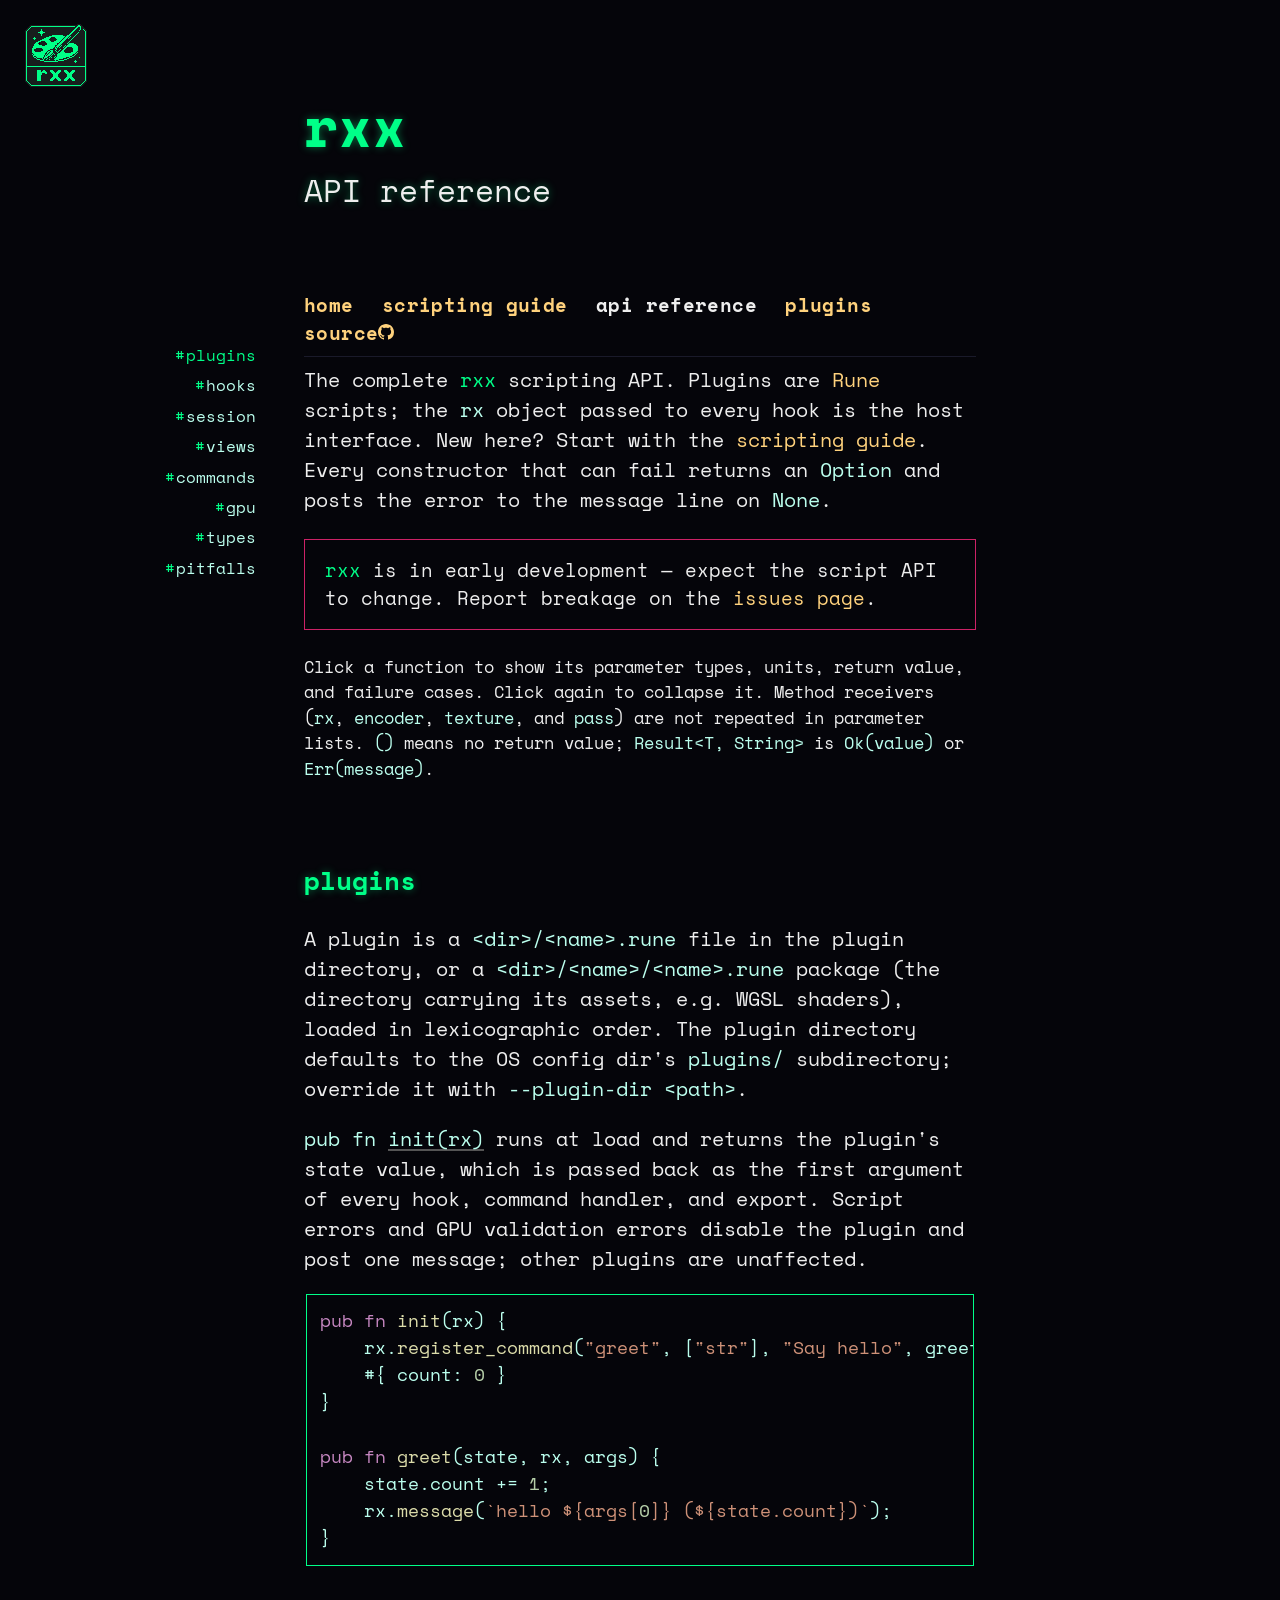
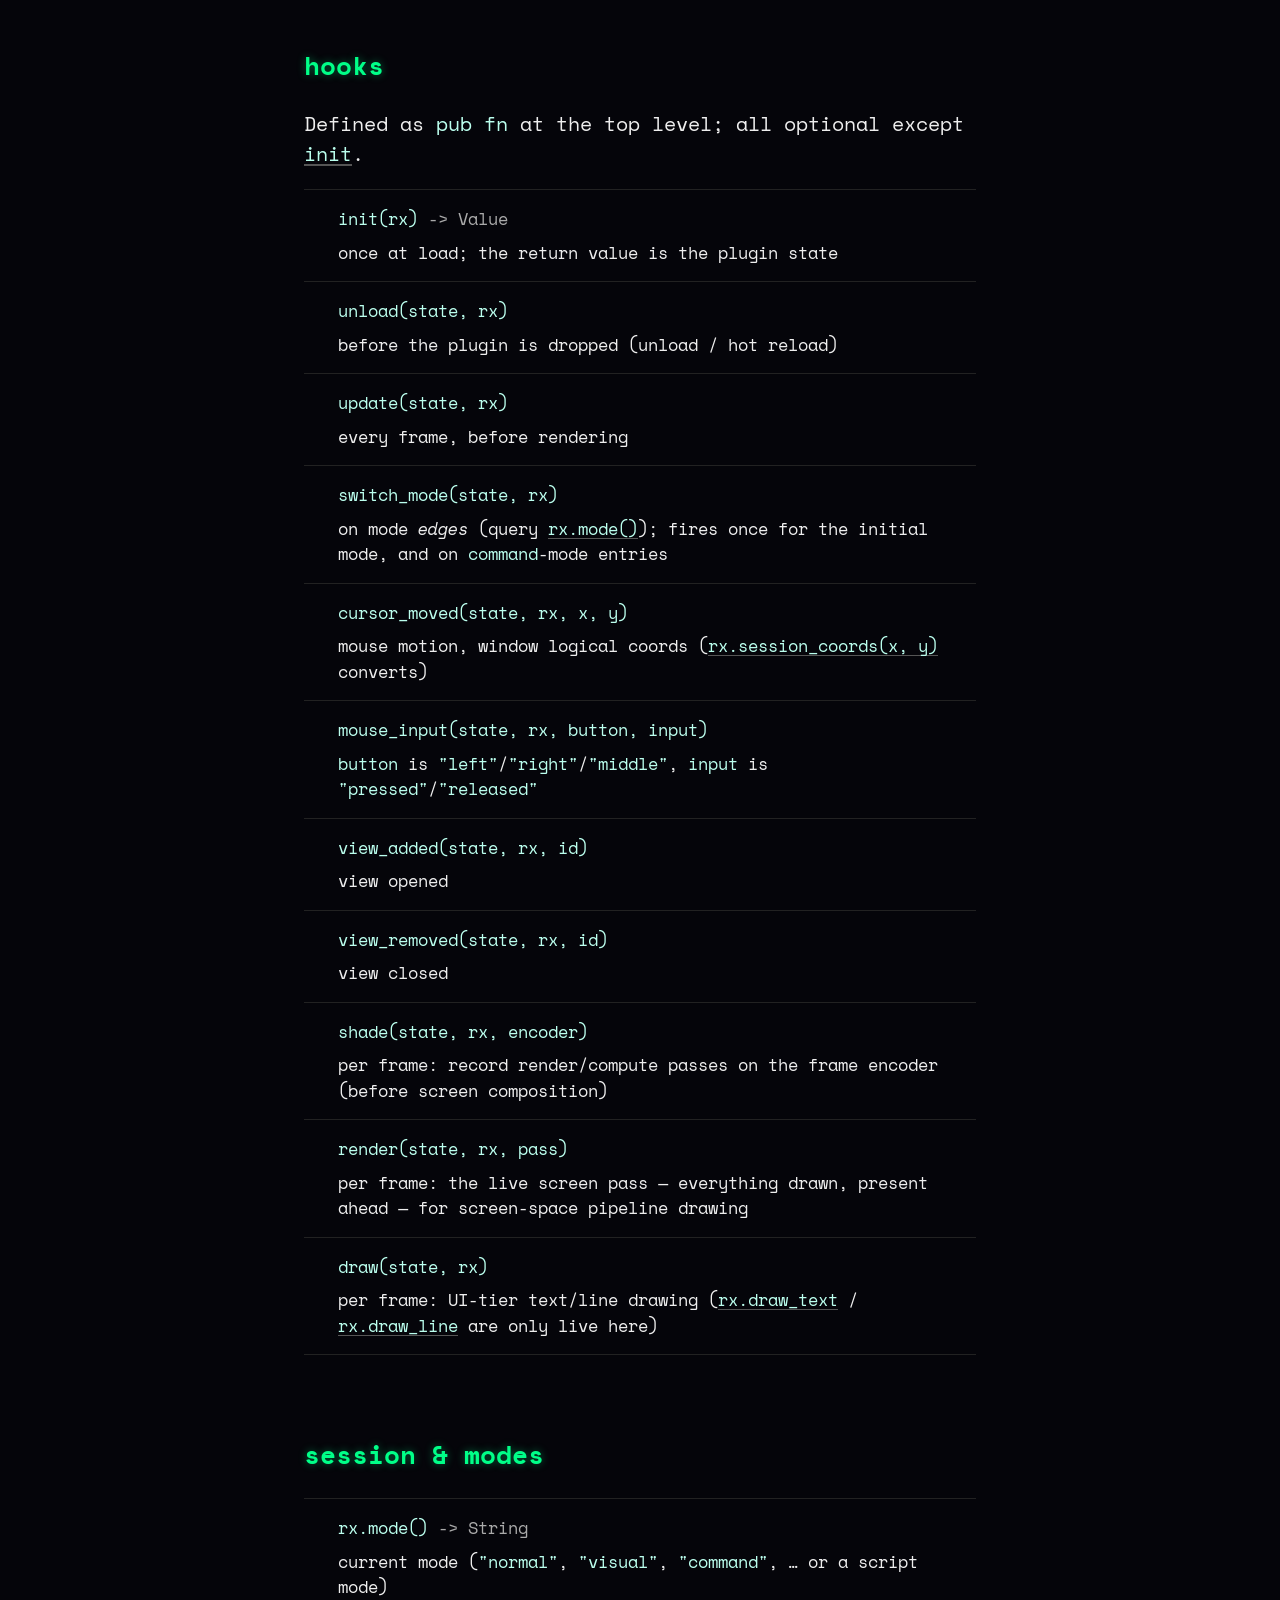
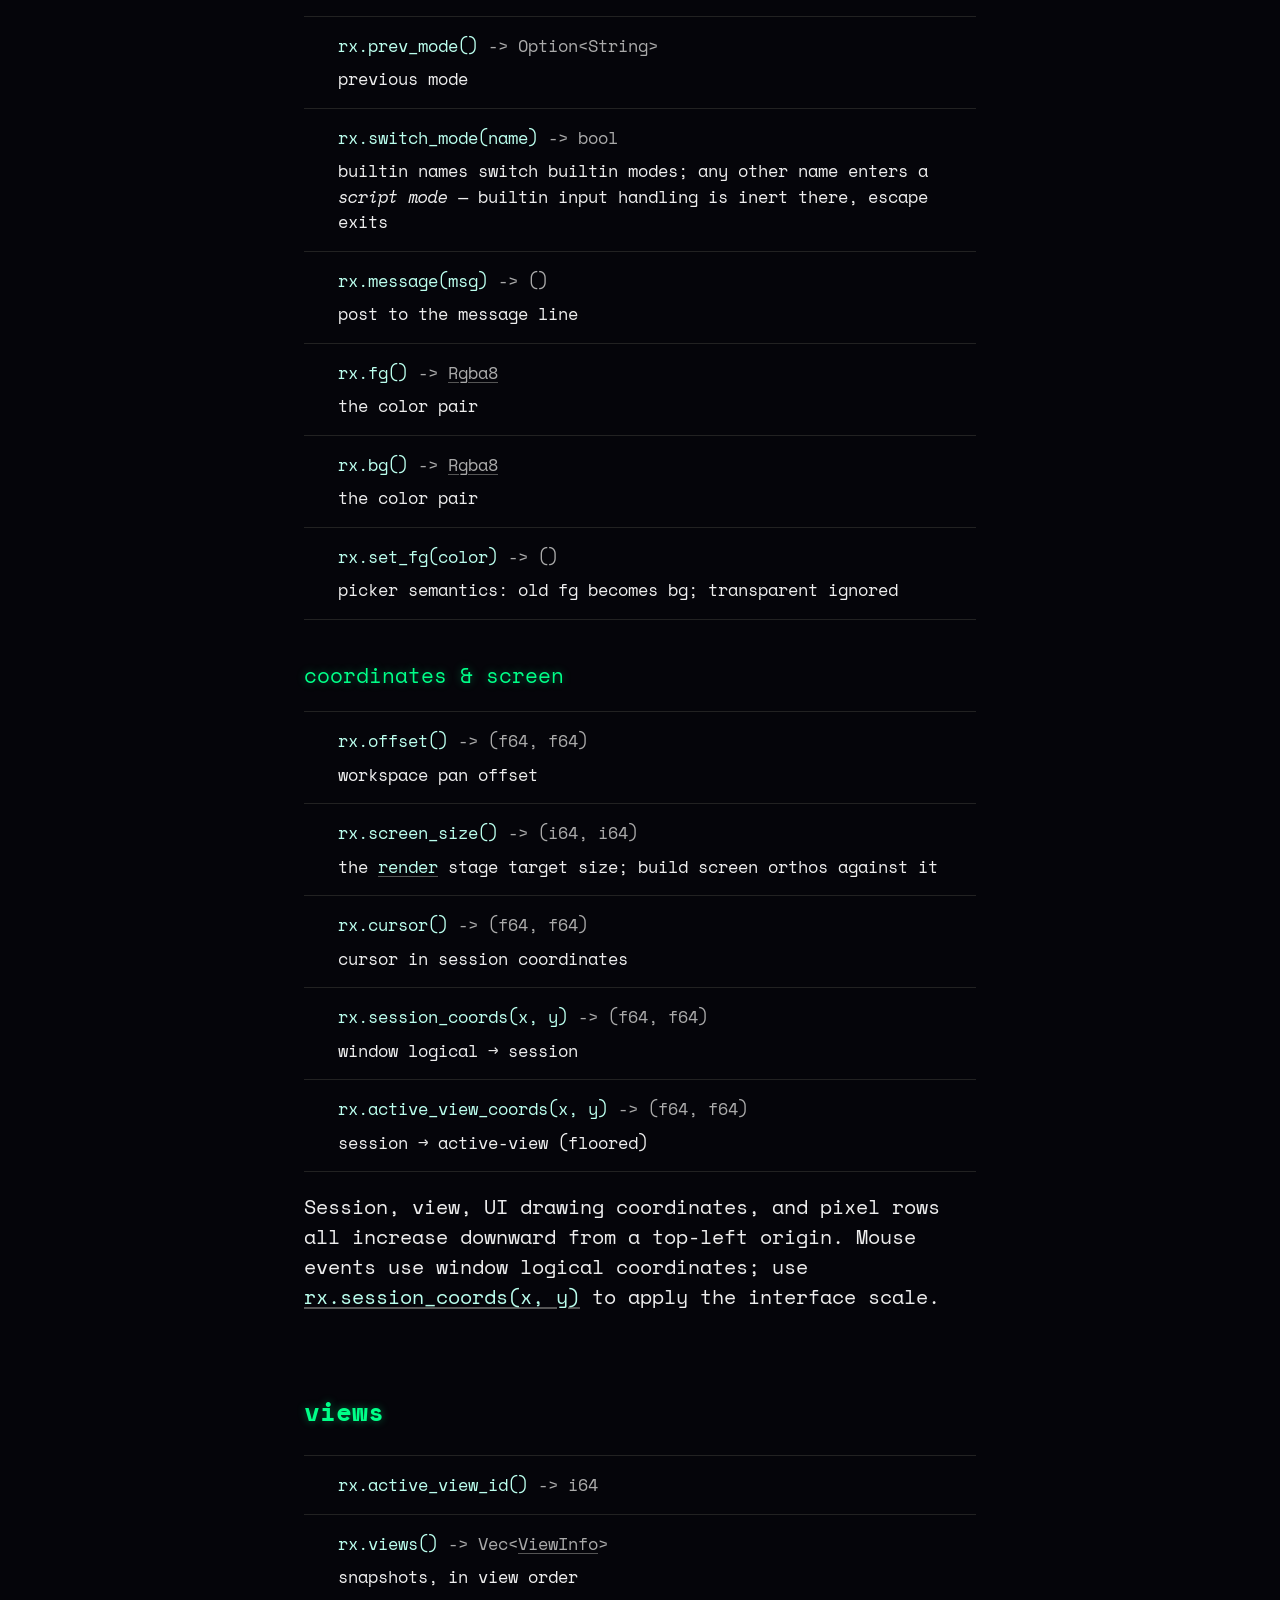
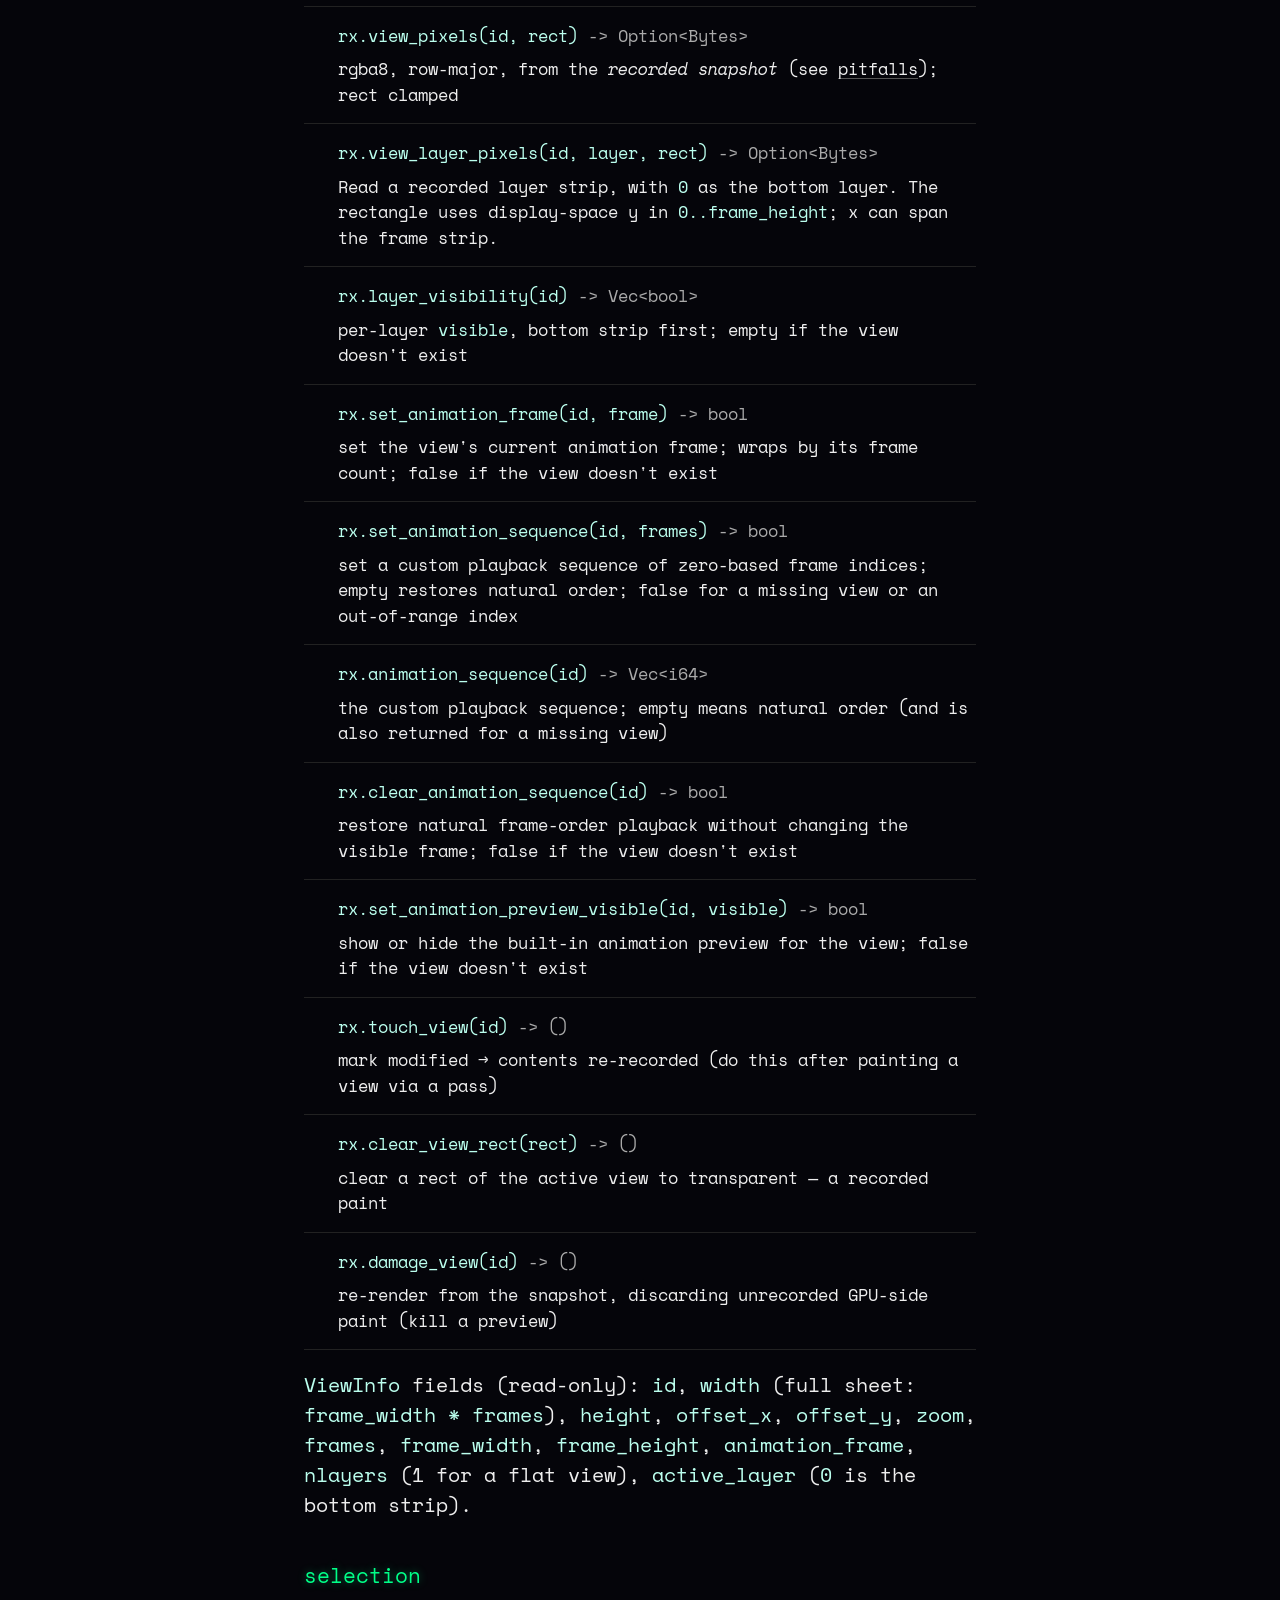
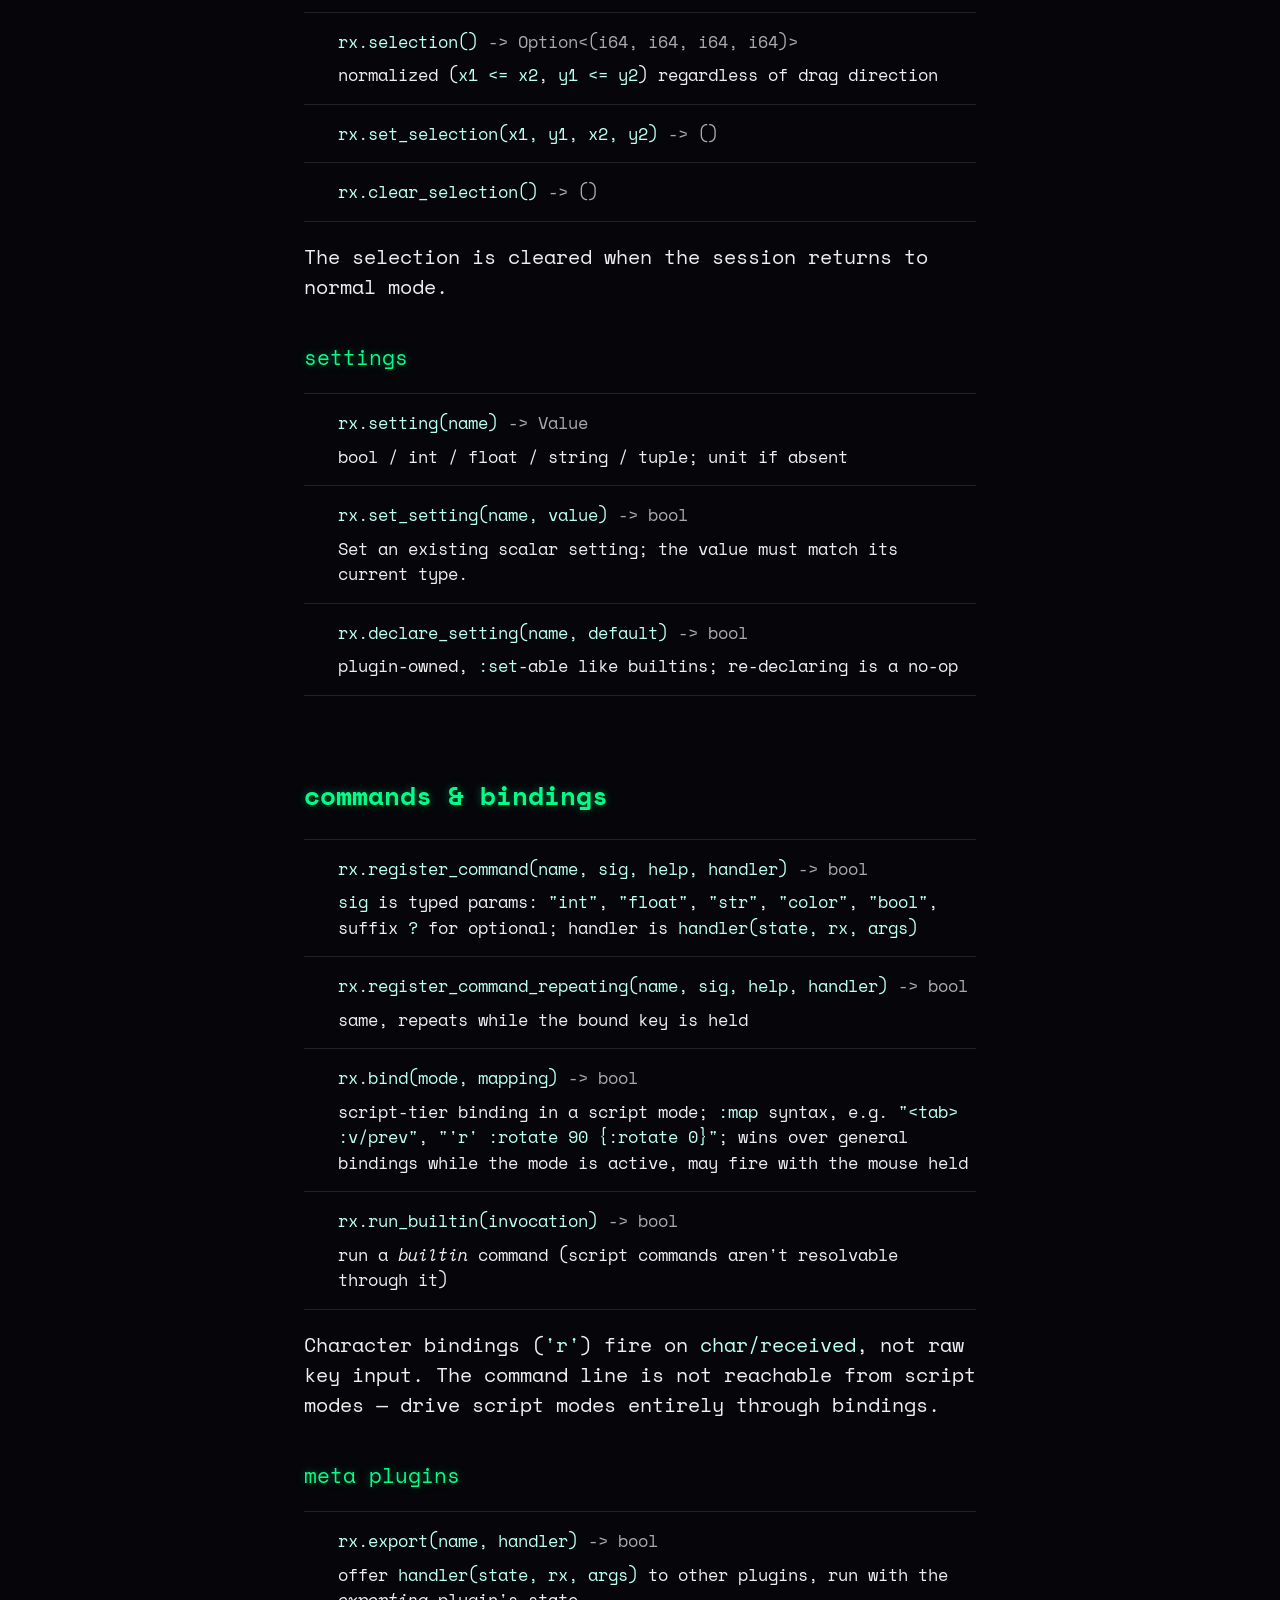
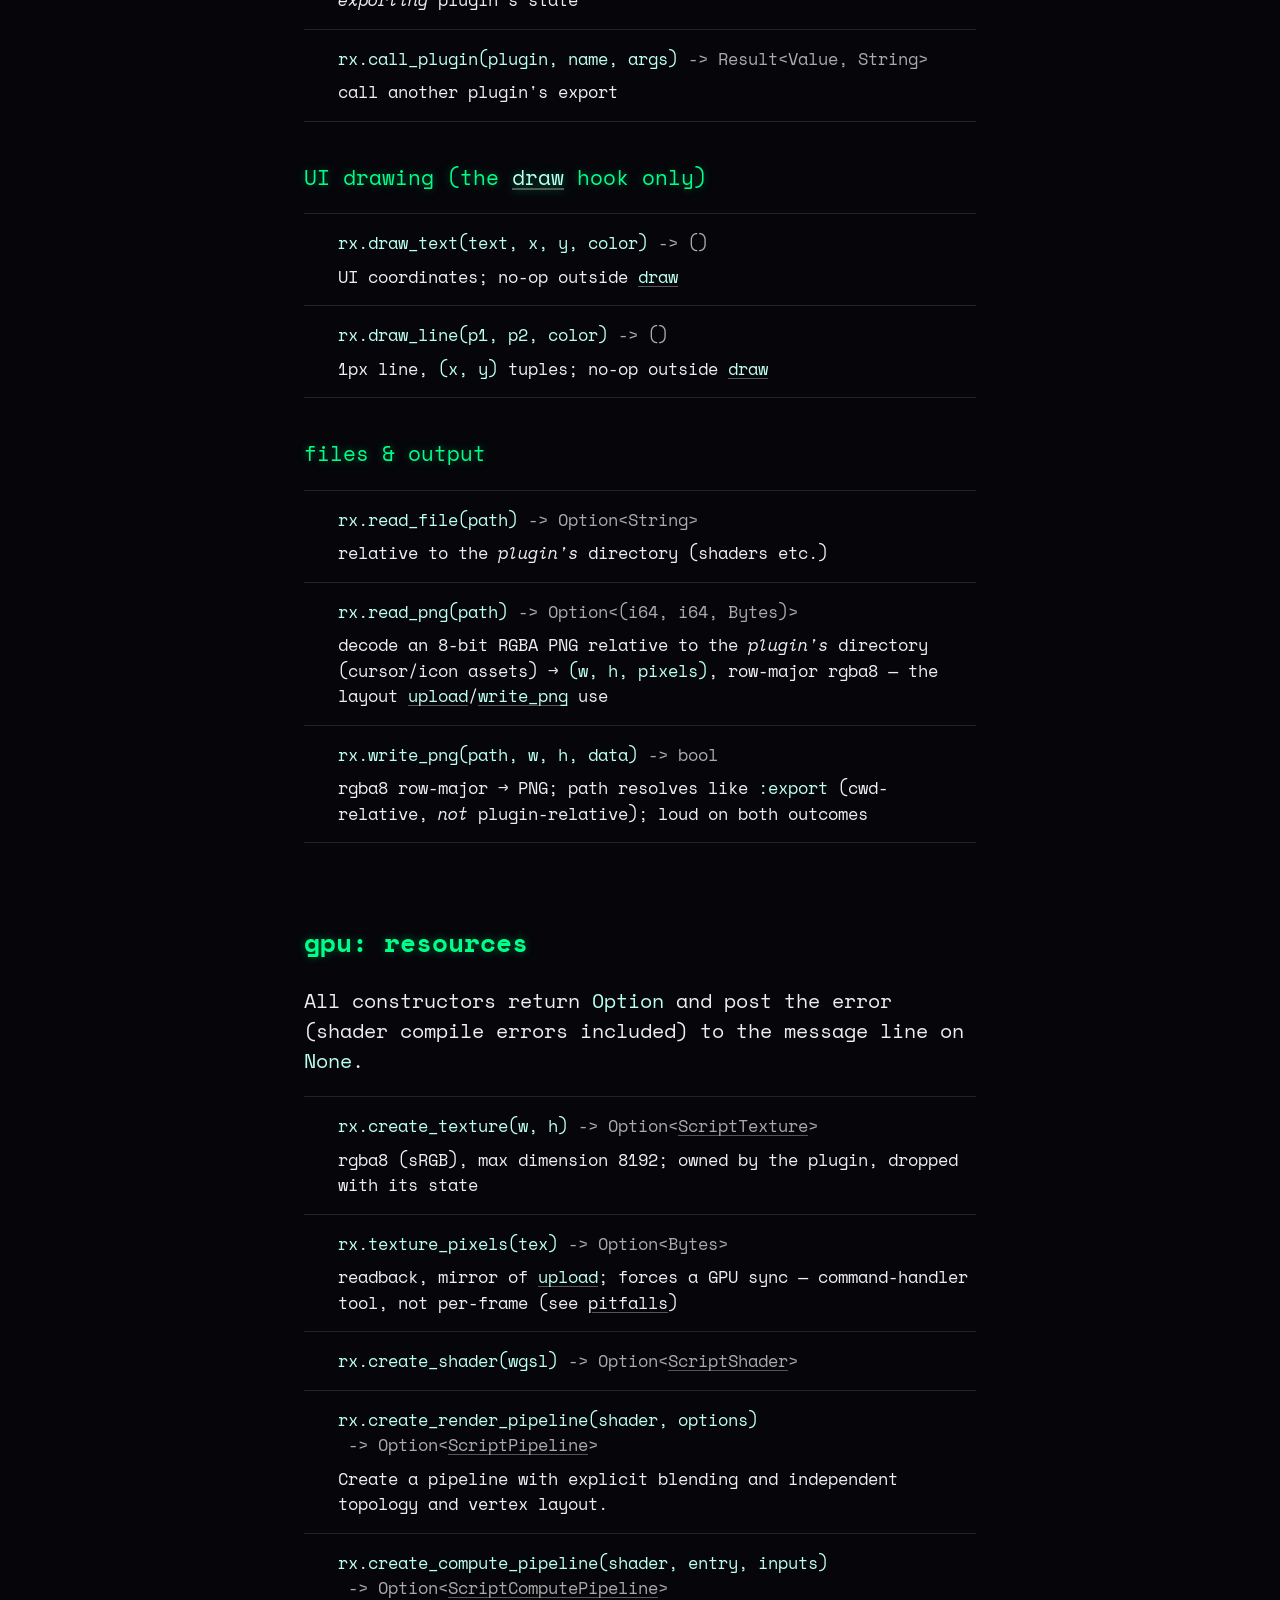
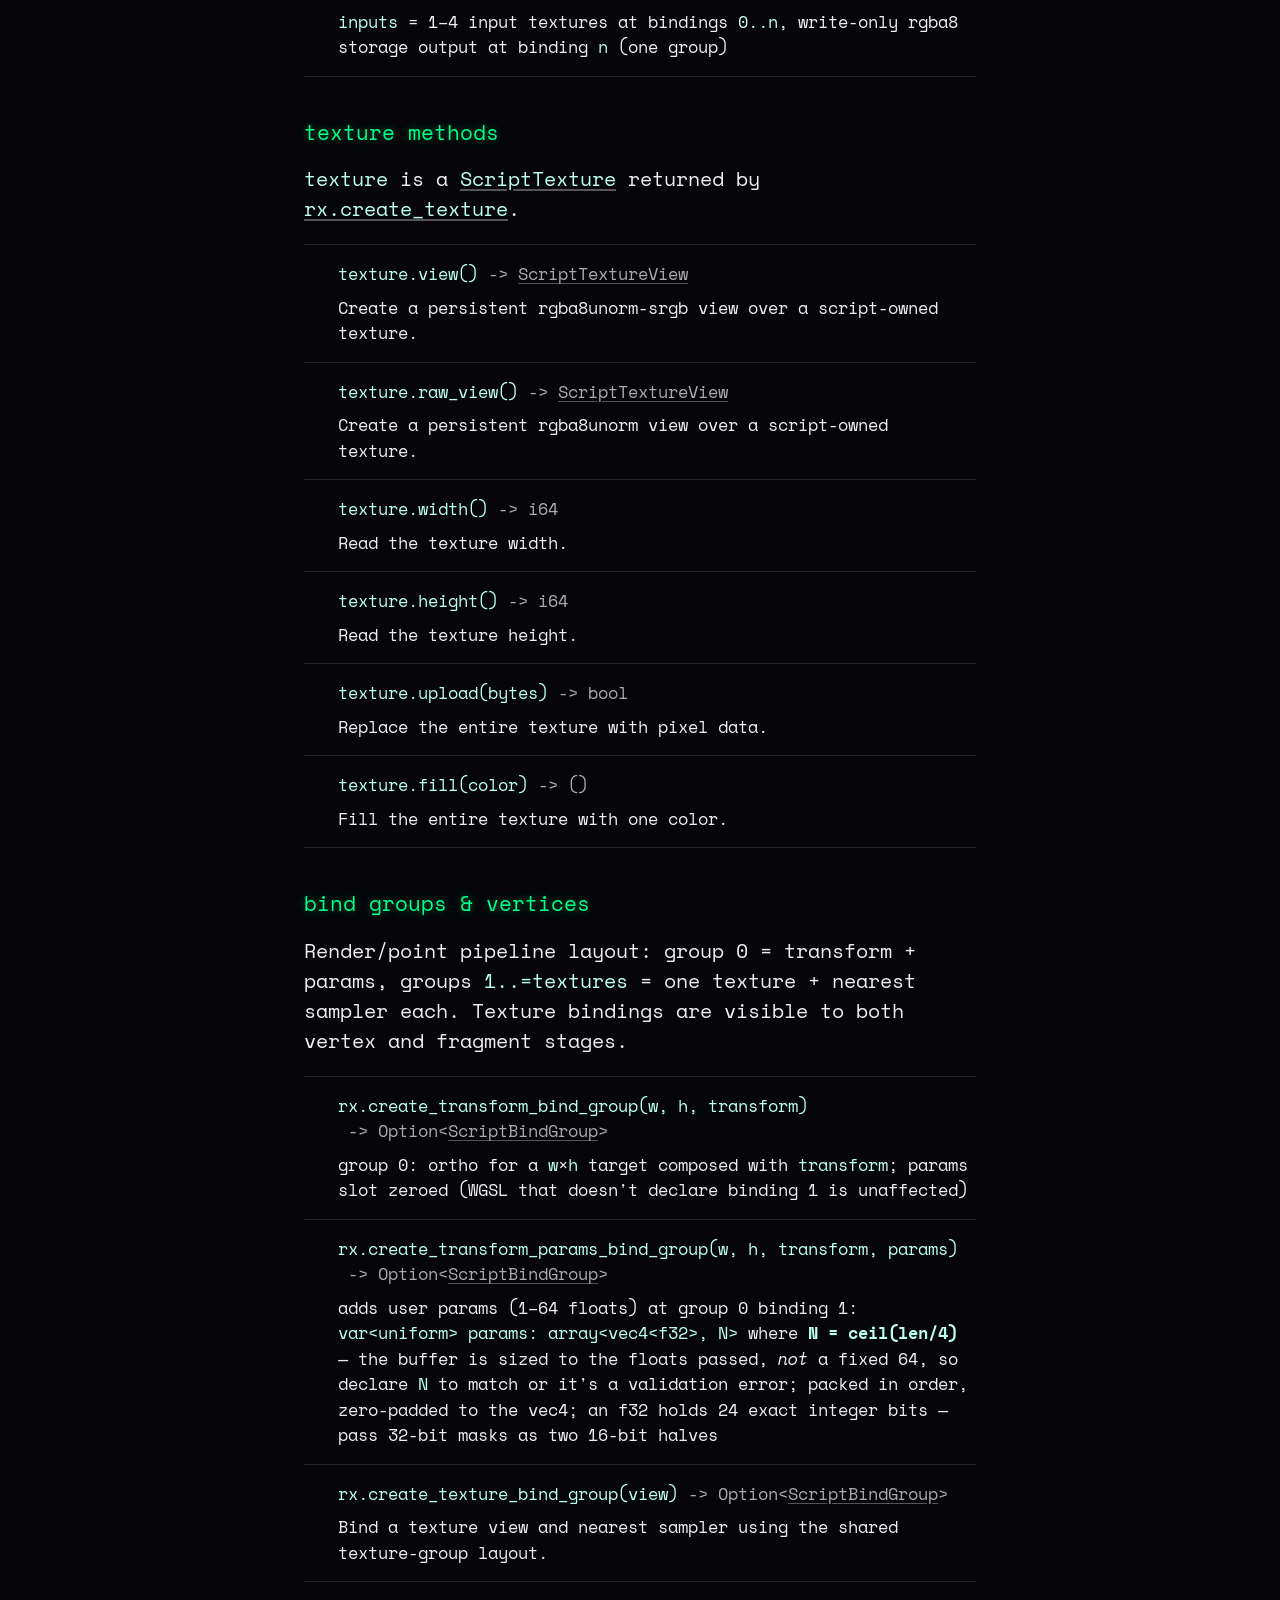
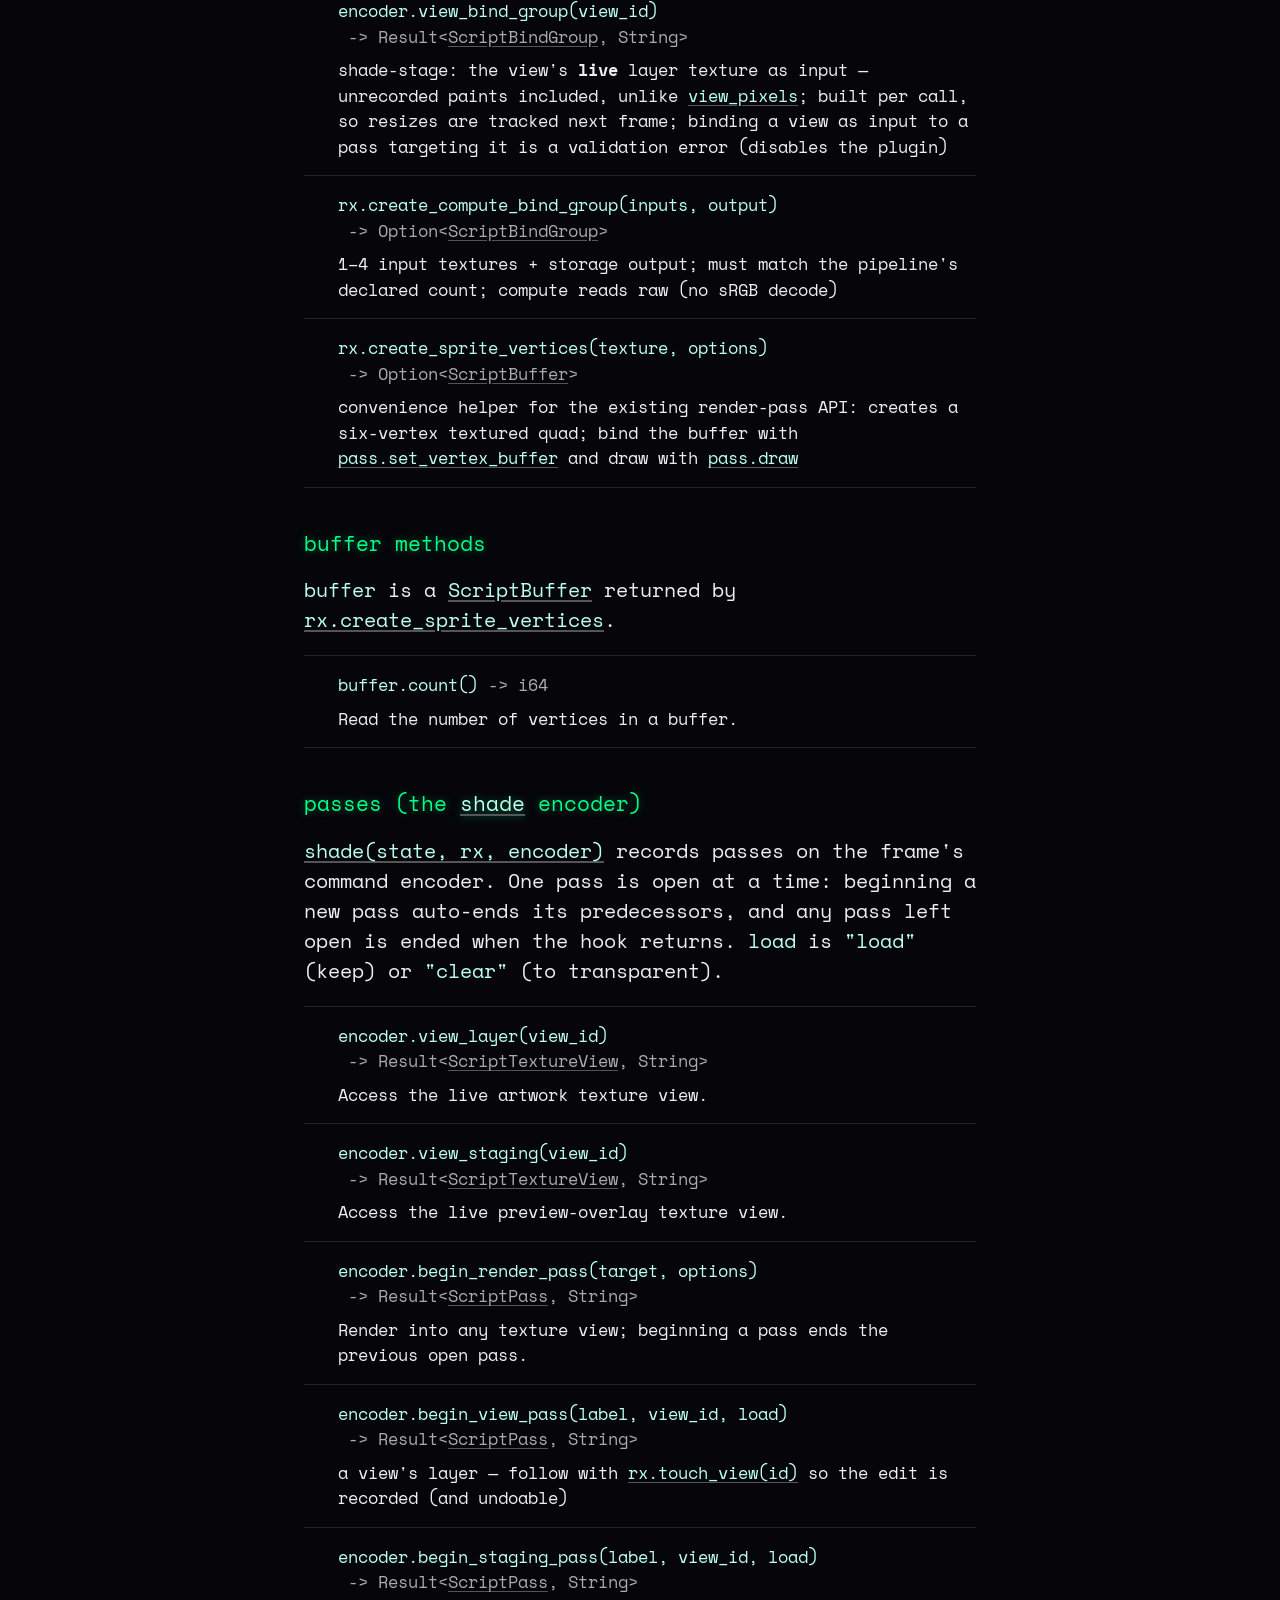
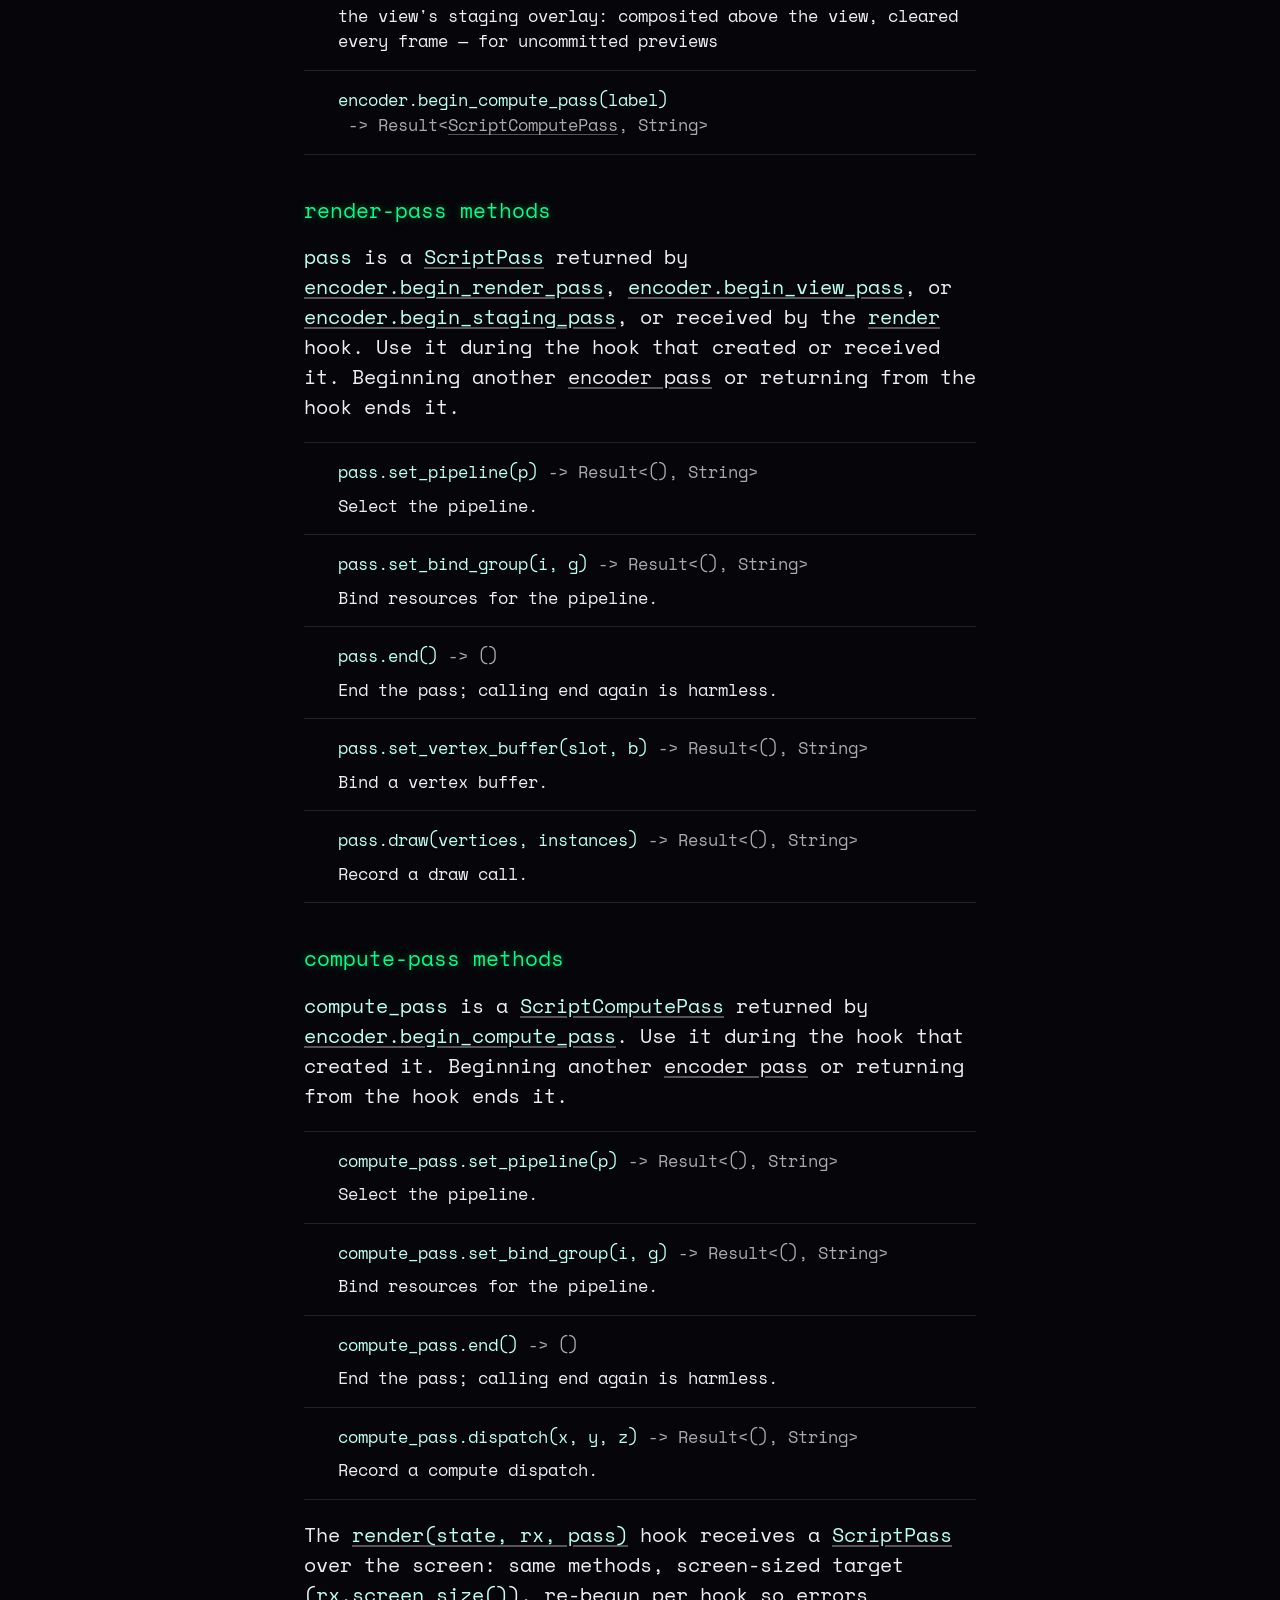
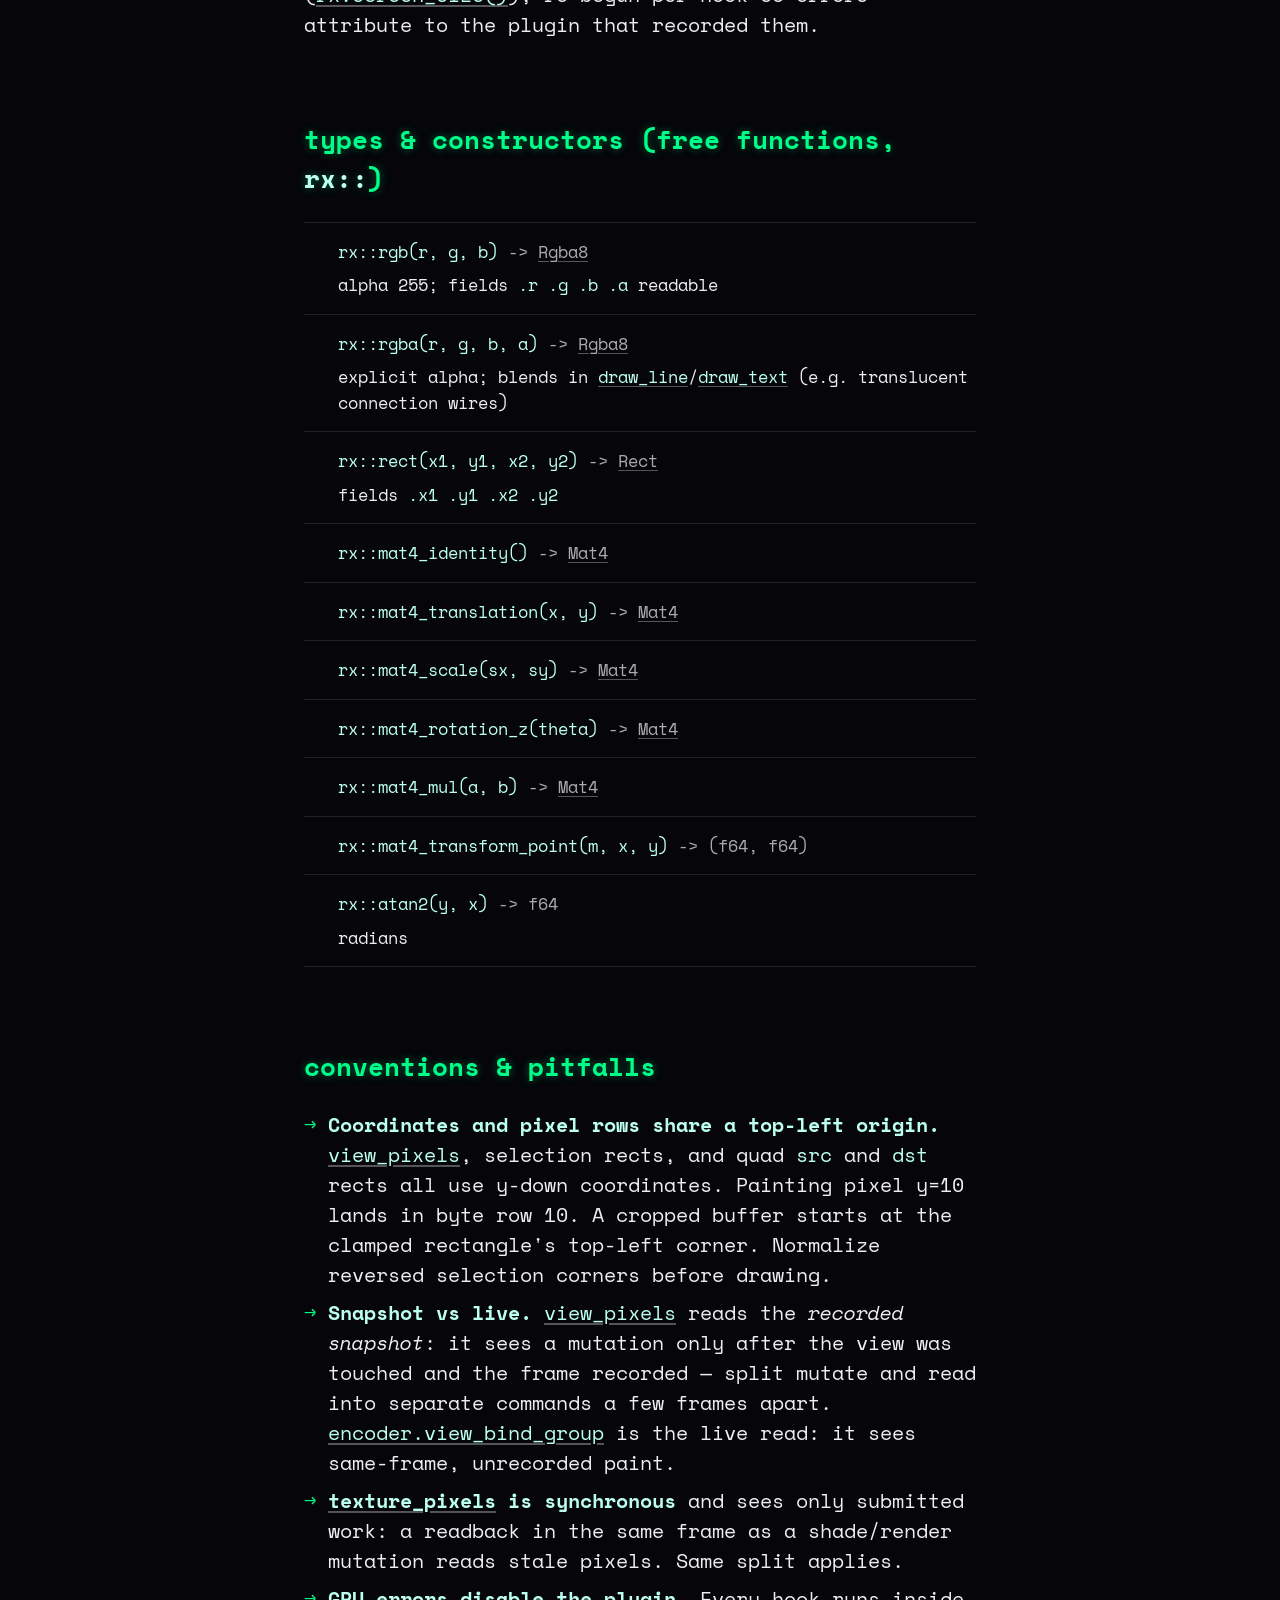
==== commit cb5f3f30: "Document GPU descriptors and texture-view APIs" ====
--- a/www/api-reference.html
+++ b/www/api-reference.html
@@ -135,10 +135,11 @@
           <li class="api-toc-api"><a href="#rx-texture_pixels">rx.<wbr>texture_pixels</a></li>
           <li class="api-toc-api"><a href="#rx-create_shader">rx.<wbr>create_shader</a></li>
           <li class="api-toc-api"><a href="#rx-create_render_pipeline">rx.<wbr>create_render_pipeline</a></li>
-          <li class="api-toc-api"><a href="#rx-create_point_pipeline">rx.<wbr>create_point_pipeline</a></li>
           <li class="api-toc-api"><a href="#rx-create_compute_pipeline">rx.<wbr>create_compute_pipeline</a></li>
           <li class="api-toc-branch"><a href="#texture-methods">texture methods</a>
             <ul>
+              <li class="api-toc-api"><a href="#texture-view">texture.<wbr>view</a></li>
+              <li class="api-toc-api"><a href="#texture-raw_view">texture.<wbr>raw_view</a></li>
               <li class="api-toc-api"><a href="#texture-width">texture.<wbr>width</a></li>
               <li class="api-toc-api"><a href="#texture-height">texture.<wbr>height</a></li>
               <li class="api-toc-api"><a href="#texture-upload">texture.<wbr>upload</a></li>
@@ -162,6 +163,8 @@
           </li>
           <li class="api-toc-branch"><a href="#passes">passes (the shade encoder)</a>
             <ul>
+              <li class="api-toc-api"><a href="#encoder-view_layer">encoder.<wbr>view_layer</a></li>
+              <li class="api-toc-api"><a href="#encoder-view_staging">encoder.<wbr>view_staging</a></li>
               <li class="api-toc-api"><a href="#encoder-begin_render_pass">encoder.<wbr>begin_render_pass</a></li>
               <li class="api-toc-api"><a href="#encoder-begin_view_pass">encoder.<wbr>begin_view_pass</a></li>
               <li class="api-toc-api"><a href="#encoder-begin_staging_pass">encoder.<wbr>begin_staging_pass</a></li>
@@ -1010,30 +1013,31 @@
     <details class="api-entry" id="rx-create_render_pipeline">
       <summary>
         <a class="api-anchor" href="#rx-create_render_pipeline" aria-label="Link to rx.create_render_pipeline" title="Link to rx.create_render_pipeline">#</a>
-        <code class="api-signature api-signature-mobile">rx.create_render_pipeline(<span class="api-params"><span class="api-param">shader,</span> <span class="api-param">vs,</span> <span class="api-param">fs,</span> <span class="api-param">textures</span></span>)<span class="api-return"> -&gt; Option&lt;<a class="api-xref" href="#rx-create_render_pipeline">ScriptPipeline</a>&gt;</span></code>
-        <span class="api-description">triangle list, sprite vertex layout, alpha blending onto rgba8; <code>textures</code> = 0&ndash;3 texture groups</span>
-      </summary>
-      <dl class="api-fields">
-            <div><dt><code>shader</code> <span class="api-type"><a class="api-xref" href="#rx-create_shader">ScriptShader</a></span></dt><dd>Compiled WGSL shader from <a class="api-xref" href="#rx-create_shader">rx.create_shader()</a>.</dd></div>
-            <div><dt><code>vs</code> <span class="api-type">String</span></dt><dd>Name of the WGSL vertex entry point.</dd></div>
-            <div><dt><code>fs</code> <span class="api-type">String</span></dt><dd>Name of the WGSL fragment entry point.</dd></div>
-            <div><dt><code>textures</code> <span class="api-type">i64</span></dt><dd>Number of sampled-texture groups, 0..=3; group 0 is reserved for transform uniforms.</dd></div>
-            <div class="api-result"><dt>returns <code>Option&lt;<a class="api-xref" href="#rx-create_render_pipeline">ScriptPipeline</a>&gt;</code></dt><dd>Some(pipeline) when valid; None with a message for an unavailable GPU, invalid group count, or pipeline validation failure.</dd></div>
-          </dl>
-    </details>
-    <details class="api-entry" id="rx-create_point_pipeline">
-      <summary>
-        <a class="api-anchor" href="#rx-create_point_pipeline" aria-label="Link to rx.create_point_pipeline" title="Link to rx.create_point_pipeline">#</a>
-        <code class="api-signature api-signature-mobile">rx.create_point_pipeline(<span class="api-params"><span class="api-param">shader,</span> <span class="api-param">vs,</span> <span class="api-param">fs,</span> <span class="api-param">textures</span></span>)<span class="api-return"> -&gt; Option&lt;<a class="api-xref" href="#rx-create_render_pipeline">ScriptPipeline</a>&gt;</span></code>
-        <span class="api-description">point list, <strong>no vertex buffers</strong> &mdash; position points from <code>@builtin(vertex_index)</code>, typically <code>textureLoad</code>ing a bound texture (scatter passes); same bind-group layout as render pipelines</span>
-      </summary>
-      <dl class="api-fields">
-            <div><dt><code>shader</code> <span class="api-type"><a class="api-xref" href="#rx-create_shader">ScriptShader</a></span></dt><dd>Compiled WGSL shader from <a class="api-xref" href="#rx-create_shader">rx.create_shader()</a>.</dd></div>
-            <div><dt><code>vs</code> <span class="api-type">String</span></dt><dd>Name of the WGSL vertex entry point.</dd></div>
-            <div><dt><code>fs</code> <span class="api-type">String</span></dt><dd>Name of the WGSL fragment entry point.</dd></div>
-            <div><dt><code>textures</code> <span class="api-type">i64</span></dt><dd>Number of sampled-texture groups, 0..=3; group 0 is reserved for transform uniforms.</dd></div>
-            <div class="api-result"><dt>returns <code>Option&lt;<a class="api-xref" href="#rx-create_render_pipeline">ScriptPipeline</a>&gt;</code></dt><dd>Some(pipeline) when valid; None with a message for an unavailable GPU, invalid group count, or pipeline validation failure.</dd></div>
-          </dl>
+        <code class="api-signature api-signature-mobile">rx.create_render_pipeline(<span class="api-params"><span class="api-param">shader,</span> <span class="api-param">options</span></span>)<span class="api-return"> -&gt; Option&lt;<a class="api-xref" href="#rx-create_render_pipeline">ScriptPipeline</a>&gt;</span></code>
+        <span class="api-description">Create a pipeline with explicit blending and independent topology and vertex layout.</span>
+      </summary>
+      <dl class="api-fields">
+        <div><dt><code>shader</code> <span class="api-type"><a class="api-xref" href="#rx-create_shader">ScriptShader</a></span></dt><dd>Compiled WGSL module from <a class="api-xref" href="#rx-create_shader">rx.create_shader</a>. Both entry points must belong to this module.</dd></div>
+        <div><dt><code>options</code> <span class="api-type">Object</span></dt><dd>Pipeline descriptor with the fields below. Required fields must be present; unknown fields and invalid values are errors. Descriptors can be reused.</dd></div>
+        <div><dt><code>options.vertex</code> <span class="api-type">String</span></dt><dd>Required vertex entry-point name.</dd></div>
+        <div><dt><code>options.fragment</code> <span class="api-type">String</span></dt><dd>Required fragment entry-point name.</dd></div>
+        <div><dt><code>options.blend</code> <span class="api-type">String | Object</span></dt><dd>Required. <code>&quot;alpha&quot;</code> composites straight-alpha source colors; <code>&quot;premultiplied_alpha&quot;</code> composites already-premultiplied colors; <code>&quot;replace&quot;</code> overwrites exact RGBA, including zero alpha. An object instead supplies separate color and alpha equations, documented below.</dd></div>
+        <div><dt><code>options.textures</code> <span class="api-type">i64</span></dt><dd>Optional, default <code>0</code>. Number of texture + nearest-sampler groups, 0–3. Group 0 always uses the transform/params layout; texture groups occupy slots 1 through this count.</dd></div>
+        <div><dt><code>options.topology</code> <span class="api-type">String</span></dt><dd>Optional, default <code>&quot;triangle_list&quot;</code>. Accepted: <code>&quot;triangle_list&quot;</code>, <code>&quot;triangle_strip&quot;</code>, <code>&quot;point_list&quot;</code>, <code>&quot;line_list&quot;</code>, <code>&quot;line_strip&quot;</code>. Independent of the vertex layout.</dd></div>
+        <div><dt><code>options.vertex_layout</code> <span class="api-type">String</span></dt><dd>Optional, default <code>&quot;sprite&quot;</code>: position (Float32x3), UV (Float32x2), color (Unorm8x4), opacity (Float32), at locations 0–3, with a 28-byte vertex stride. <code>&quot;none&quot;</code> declares no vertex buffers; the shader can generate geometry from <code>@builtin(vertex_index)</code>.</dd></div>
+        <div><dt><code>options.format</code> <span class="api-type">String</span></dt><dd>Optional, default <code>&quot;rgba8unorm-srgb&quot;</code>. Also accepts <code>&quot;rgba8unorm&quot;</code>. Must match the render attachment: use the default for editor targets and <a class="api-xref" href="#texture-view">texture.view()</a>, or linear format for <a class="api-xref" href="#texture-raw_view">texture.raw_view()</a>.</dd></div>
+        <div><dt><code>options.blend.color</code> <span class="api-type">Object</span></dt><dd>Required when blend is an object. RGB equation, with <code>src</code>, <code>dst</code>, and <code>op</code> fields as below.</dd></div>
+        <div><dt><code>options.blend.alpha</code> <span class="api-type">Object</span></dt><dd>Required when blend is an object. Alpha equation, with the same three fields. Each equation is evaluated independently.</dd></div>
+        <div><dt><code>src / dst</code> <span class="api-type">String</span></dt><dd>Required in each custom equation. Source/destination multipliers: <code>&quot;zero&quot;</code>, <code>&quot;one&quot;</code>, <code>&quot;src&quot;</code>, <code>&quot;one_minus_src&quot;</code>, <code>&quot;src_alpha&quot;</code>, <code>&quot;one_minus_src_alpha&quot;</code>, <code>&quot;dst&quot;</code>, <code>&quot;one_minus_dst&quot;</code>, <code>&quot;dst_alpha&quot;</code>, <code>&quot;one_minus_dst_alpha&quot;</code>, <code>&quot;src_alpha_saturated&quot;</code>. Source is the fragment output; destination is the stored pixel. wgpu validates supported combinations.</dd></div>
+        <div><dt><code>op</code> <span class="api-type">String</span></dt><dd>Required in each custom equation. <code>&quot;add&quot;</code>, <code>&quot;subtract&quot;</code>, <code>&quot;reverse_subtract&quot;</code>, <code>&quot;min&quot;</code>, <code>&quot;max&quot;</code>. Add/subtract combine the factored source and destination; min/max choose the minimum/maximum of the source and destination components, ignoring factors.</dd></div>
+        <div class="api-result"><dt>returns <code>Option&lt;<a class="api-xref" href="#rx-create_render_pipeline">ScriptPipeline</a>&gt;</code></dt><dd>Some(pipeline) on success; None with an error message for invalid options, an unavailable GPU, or pipeline validation failure.</dd></div>
+      </dl>
+      <p>The pipeline has one color attachment, all RGBA channels writable, no depth attachment, and no multisampling. Arbitrary vertex and binding layouts are not exposed.</p>
+      <pre><code>let pipeline = rx.create_render_pipeline(shader, #{
+    vertex: "vs_main", fragment: "fs_main", textures: 1,
+    blend: "replace",
+}).unwrap();</code></pre>
+      <p>A vertex-index-driven point pipeline uses <code>topology: "point_list", vertex_layout: "none"</code> in this constructor.</p>
     </details>
     <details class="api-entry" id="rx-create_compute_pipeline">
       <summary>
@@ -1055,6 +1059,28 @@
   <p><code>texture</code> is a <code><a class="api-xref" href="#texture-methods">ScriptTexture</a></code> returned by <code><a class="api-xref" href="#rx-create_texture">rx.create_texture</a></code>.</p>
 
   <div class="api-list">
+    <details class="api-entry" id="texture-view">
+      <summary>
+        <a class="api-anchor" href="#texture-view" aria-label="Link to texture.view" title="Link to texture.view">#</a>
+        <code class="api-signature">texture.view()<span class="api-return"> -&gt; <a class="api-xref" href="#texture-view">ScriptTextureView</a></span></code>
+        <span class="api-description">Create a persistent rgba8unorm-srgb view over a script-owned texture.</span>
+      </summary>
+      <dl class="api-fields">
+        <div><dt>parameters</dt><dd>None.</dd></div>
+        <div class="api-result"><dt>returns <code><a class="api-xref" href="#texture-view">ScriptTextureView</a></code></dt><dd>A view of the same storage; no copy or CPU readback. It can be retained independently of the texture handle and used as a render attachment or sampled binding. RGB is decoded when sampled and encoded when rendered; alpha is unchanged by sRGB conversion. Render pipelines targeting it must use <code>format: &quot;rgba8unorm-srgb&quot;</code>.</dd></div>
+      </dl>
+    </details>
+    <details class="api-entry" id="texture-raw_view">
+      <summary>
+        <a class="api-anchor" href="#texture-raw_view" aria-label="Link to texture.raw_view" title="Link to texture.raw_view">#</a>
+        <code class="api-signature">texture.raw_view()<span class="api-return"> -&gt; <a class="api-xref" href="#texture-view">ScriptTextureView</a></span></code>
+        <span class="api-description">Create a persistent rgba8unorm view over a script-owned texture.</span>
+      </summary>
+      <dl class="api-fields">
+        <div><dt>parameters</dt><dd>None.</dd></div>
+        <div class="api-result"><dt>returns <code><a class="api-xref" href="#texture-view">ScriptTextureView</a></code></dt><dd>A view of the same storage; no copy or CPU readback. It can be retained independently of the texture handle and used as a render attachment or sampled binding. Sampling and rendering use linear unorm values without sRGB conversion. The compute API uses this same raw representation. Render pipelines targeting it must use <code>format: &quot;rgba8unorm&quot;</code>.</dd></div>
+      </dl>
+    </details>
     <details class="api-entry" id="texture-width">
       <summary>
         <a class="api-anchor" href="#texture-width" aria-label="Link to texture.width" title="Link to texture.width">#</a>
@@ -1140,13 +1166,13 @@
     <details class="api-entry" id="rx-create_texture_bind_group">
       <summary>
         <a class="api-anchor" href="#rx-create_texture_bind_group" aria-label="Link to rx.create_texture_bind_group" title="Link to rx.create_texture_bind_group">#</a>
-        <code class="api-signature api-signature-mobile">rx.create_texture_bind_group(<span class="api-params"><span class="api-param">texture</span></span>)<span class="api-return"> -&gt; Option&lt;<a class="api-xref" href="#bind-groups-vertices">ScriptBindGroup</a>&gt;</span></code>
-        <span class="api-description">texture + nearest sampler, for any texture group slot</span>
-      </summary>
-      <dl class="api-fields">
-            <div><dt><code>texture</code> <span class="api-type"><a class="api-xref" href="#texture-methods">ScriptTexture</a></span></dt><dd>A texture created by <a class="api-xref" href="#rx-create_texture">rx.create_texture()</a>.</dd></div>
-            <div class="api-result"><dt>returns <code>Option&lt;<a class="api-xref" href="#bind-groups-vertices">ScriptBindGroup</a>&gt;</code></dt><dd>Some(group) containing the texture and nearest sampler; None if the GPU is unavailable.</dd></div>
-          </dl>
+        <code class="api-signature api-signature-mobile">rx.create_texture_bind_group(<span class="api-params"><span class="api-param">view</span></span>)<span class="api-return"> -&gt; Option&lt;<a class="api-xref" href="#bind-groups-vertices">ScriptBindGroup</a>&gt;</span></code>
+        <span class="api-description">Bind a texture view and nearest sampler using the shared texture-group layout.</span>
+      </summary>
+      <dl class="api-fields">
+        <div><dt><code>view</code> <span class="api-type"><a class="api-xref" href="#texture-view">ScriptTextureView</a></span></dt><dd>Sampled texture view from <a class="api-xref" href="#texture-view">texture.view()</a>, <a class="api-xref" href="#texture-raw_view">texture.raw_view()</a>, <a class="api-xref" href="#encoder-view_layer">encoder.view_layer(id)</a>, or <a class="api-xref" href="#encoder-view_staging">encoder.view_staging(id)</a>. sRGB views decode RGB to linear values; raw views do not. Bind at a texture group slot declared by the pipeline.</dd></div>
+        <div class="api-result"><dt>returns <code>Option&lt;<a class="api-xref" href="#bind-groups-vertices">ScriptBindGroup</a>&gt;</code></dt><dd>Some(group) on success; None with an error message if the GPU is unavailable or the view has expired. Editor-derived bindings expire when the next frame's shade stage begins; script-owned bindings can be retained. Sampling an attachment being written by the same pass is a GPU validation error.</dd></div>
+      </dl>
     </details>
     <details class="api-entry" id="encoder-view_bind_group">
       <summary>
@@ -1218,18 +1244,42 @@
   </p>
 
   <div class="api-list">
+    <details class="api-entry" id="encoder-view_layer">
+      <summary>
+        <a class="api-anchor" href="#encoder-view_layer" aria-label="Link to encoder.view_layer" title="Link to encoder.view_layer">#</a>
+        <code class="api-signature api-signature-mobile">encoder.view_layer(<span class="api-params"><span class="api-param">view_id</span></span>)<span class="api-return"> -&gt; Result&lt;<a class="api-xref" href="#texture-view">ScriptTextureView</a>, String&gt;</span></code>
+        <span class="api-description">Access the live artwork texture view.</span>
+      </summary>
+      <dl class="api-fields">
+        <div><dt><code>view_id</code> <span class="api-type">i64</span></dt><dd>ID of an existing editor view, obtainable from <a class="api-xref" href="#rx-active_view_id">rx.active_view_id()</a> or <a class="api-xref" href="#rx-views">rx.views()</a>. Negative, out-of-range, and missing IDs are rejected. The raw artwork sheet: x spans the frame strip and y spans stacked layer strips. This does not select or crop the active layer.</dd></div>
+        <div class="api-result"><dt>returns <code>Result&lt;<a class="api-xref" href="#texture-view">ScriptTextureView</a>, String&gt;</code></dt><dd>Ok(view) on success; Err(message) for an invalid/missing ID, expired encoder, or unavailable GPU. The sRGB view and bindings derived from it remain valid through the current frame's render hook, then expire when the next shade stage begins. Obtain fresh handles each frame, including after a resize.</dd></div>
+      </dl>
+    </details>
+    <details class="api-entry" id="encoder-view_staging">
+      <summary>
+        <a class="api-anchor" href="#encoder-view_staging" aria-label="Link to encoder.view_staging" title="Link to encoder.view_staging">#</a>
+        <code class="api-signature api-signature-mobile">encoder.view_staging(<span class="api-params"><span class="api-param">view_id</span></span>)<span class="api-return"> -&gt; Result&lt;<a class="api-xref" href="#texture-view">ScriptTextureView</a>, String&gt;</span></code>
+        <span class="api-description">Access the live preview-overlay texture view.</span>
+      </summary>
+      <dl class="api-fields">
+        <div><dt><code>view_id</code> <span class="api-type">i64</span></dt><dd>ID of an existing editor view, obtainable from <a class="api-xref" href="#rx-active_view_id">rx.active_view_id()</a> or <a class="api-xref" href="#rx-views">rx.views()</a>. Negative, out-of-range, and missing IDs are rejected. The per-frame staging overlay, composited above the artwork and cleared each frame. Painting it does not modify recorded artwork.</dd></div>
+        <div class="api-result"><dt>returns <code>Result&lt;<a class="api-xref" href="#texture-view">ScriptTextureView</a>, String&gt;</code></dt><dd>Ok(view) on success; Err(message) for an invalid/missing ID, expired encoder, or unavailable GPU. The sRGB view and bindings derived from it remain valid through the current frame's render hook, then expire when the next shade stage begins. Obtain fresh handles each frame, including after a resize.</dd></div>
+      </dl>
+    </details>
     <details class="api-entry" id="encoder-begin_render_pass">
       <summary>
         <a class="api-anchor" href="#encoder-begin_render_pass" aria-label="Link to encoder.begin_render_pass" title="Link to encoder.begin_render_pass">#</a>
-        <code class="api-signature api-signature-mobile">encoder.begin_render_pass(<span class="api-params"><span class="api-param">label,</span> <span class="api-param">texture,</span> <span class="api-param">load</span></span>)<span class="api-return"> -&gt; Result&lt;<a class="api-xref" href="#render-pass-methods">ScriptPass</a>, String&gt;</span></code>
-        <span class="api-description">a script texture</span>
-      </summary>
-      <dl class="api-fields">
-            <div><dt><code>label</code> <span class="api-type">String</span></dt><dd>Debug label for the GPU pass.</dd></div>
-            <div><dt><code>texture</code> <span class="api-type"><a class="api-xref" href="#texture-methods">ScriptTexture</a></span></dt><dd>A texture created by <a class="api-xref" href="#rx-create_texture">rx.create_texture()</a>.</dd></div>
-            <div><dt><code>load</code> <span class="api-type">String</span></dt><dd>&quot;load&quot; preserves existing pixels; &quot;clear&quot; clears the target to transparent.</dd></div>
-            <div class="api-result"><dt>returns <code>Result&lt;<a class="api-xref" href="#render-pass-methods">ScriptPass</a>, String&gt;</code></dt><dd>Ok(pass) for the texture; Err(message) for an unknown load operation or expired encoder.</dd></div>
-          </dl>
+        <code class="api-signature api-signature-mobile">encoder.begin_render_pass(<span class="api-params"><span class="api-param">target,</span> <span class="api-param">options</span></span>)<span class="api-return"> -&gt; Result&lt;<a class="api-xref" href="#render-pass-methods">ScriptPass</a>, String&gt;</span></code>
+        <span class="api-description">Render into any texture view; beginning a pass ends the previous open pass.</span>
+      </summary>
+      <dl class="api-fields">
+        <div><dt><code>target</code> <span class="api-type"><a class="api-xref" href="#texture-view">ScriptTextureView</a></span></dt><dd>Color attachment from a script texture or live editor target. Match the pipeline format to this view. Editor views must belong to the current frame.</dd></div>
+        <div><dt><code>options</code> <span class="api-type">Object</span></dt><dd>Pass descriptor with the fields below. Unknown fields and invalid values return Err; descriptors can be reused.</dd></div>
+        <div><dt><code>options.load</code> <span class="api-type">String</span></dt><dd>Required. <code>&quot;load&quot;</code> preserves existing pixels; <code>&quot;clear&quot;</code> clears the entire attachment before drawing. Output is always stored.</dd></div>
+        <div><dt><code>options.label</code> <span class="api-type">String</span></dt><dd>Optional debug label; default <code>&quot;script_pass&quot;</code>.</dd></div>
+        <div><dt><code>options.clear</code> <span class="api-type">Vec&lt;f64&gt;</span></dt><dd>Optional with <code>load: &quot;clear&quot;</code> only. Exactly four finite linear RGBA floats in 0–1. Default <code>[0.0, 0.0, 0.0, 0.0]</code> (transparent black). Supplying this with <code>load: &quot;load&quot;</code> is an error.</dd></div>
+        <div class="api-result"><dt>returns <code>Result&lt;<a class="api-xref" href="#render-pass-methods">ScriptPass</a>, String&gt;</code></dt><dd>Ok(pass) on success; Err(message) for invalid options, an expired target, or an expired encoder. End the pass explicitly or let the next pass/hook completion end it. For undoable artwork edits, also call <a class="api-xref" href="#rx-touch_view">rx.touch_view(id)</a>.</dd></div>
+      </dl>
     </details>
     <details class="api-entry" id="encoder-begin_view_pass">
       <summary>
@@ -1537,8 +1587,9 @@
     <li><strong>GPU errors disable the plugin.</strong> Every hook runs inside a
       validation error scope; a GPU validation error (or script error) disables
       the plugin, posts one message, and the frame survives.</li>
-    <li><strong>Alpha blending cannot write transparency.</strong> To erase,
-      redraw the whole layer (or a rect) from a CPU-edited copy.</li>
+    <li><strong>Transparent fragments do not erase with alpha blending.</strong>
+      Use <code>blend: "replace"</code> and load the existing target to overwrite exact RGBA pixels,
+      or <code>rx.clear_view_rect(rect)</code> for an active-view rectangle. No CPU copy is needed.</li>
     <li><strong>Function arity caps at 5 slots</strong> including the receiver
       &mdash; API functions take at most 4 arguments after <code>rx</code>.</li>
     <li><strong>Limits:</strong> texture dimension &le; 8192; texture groups
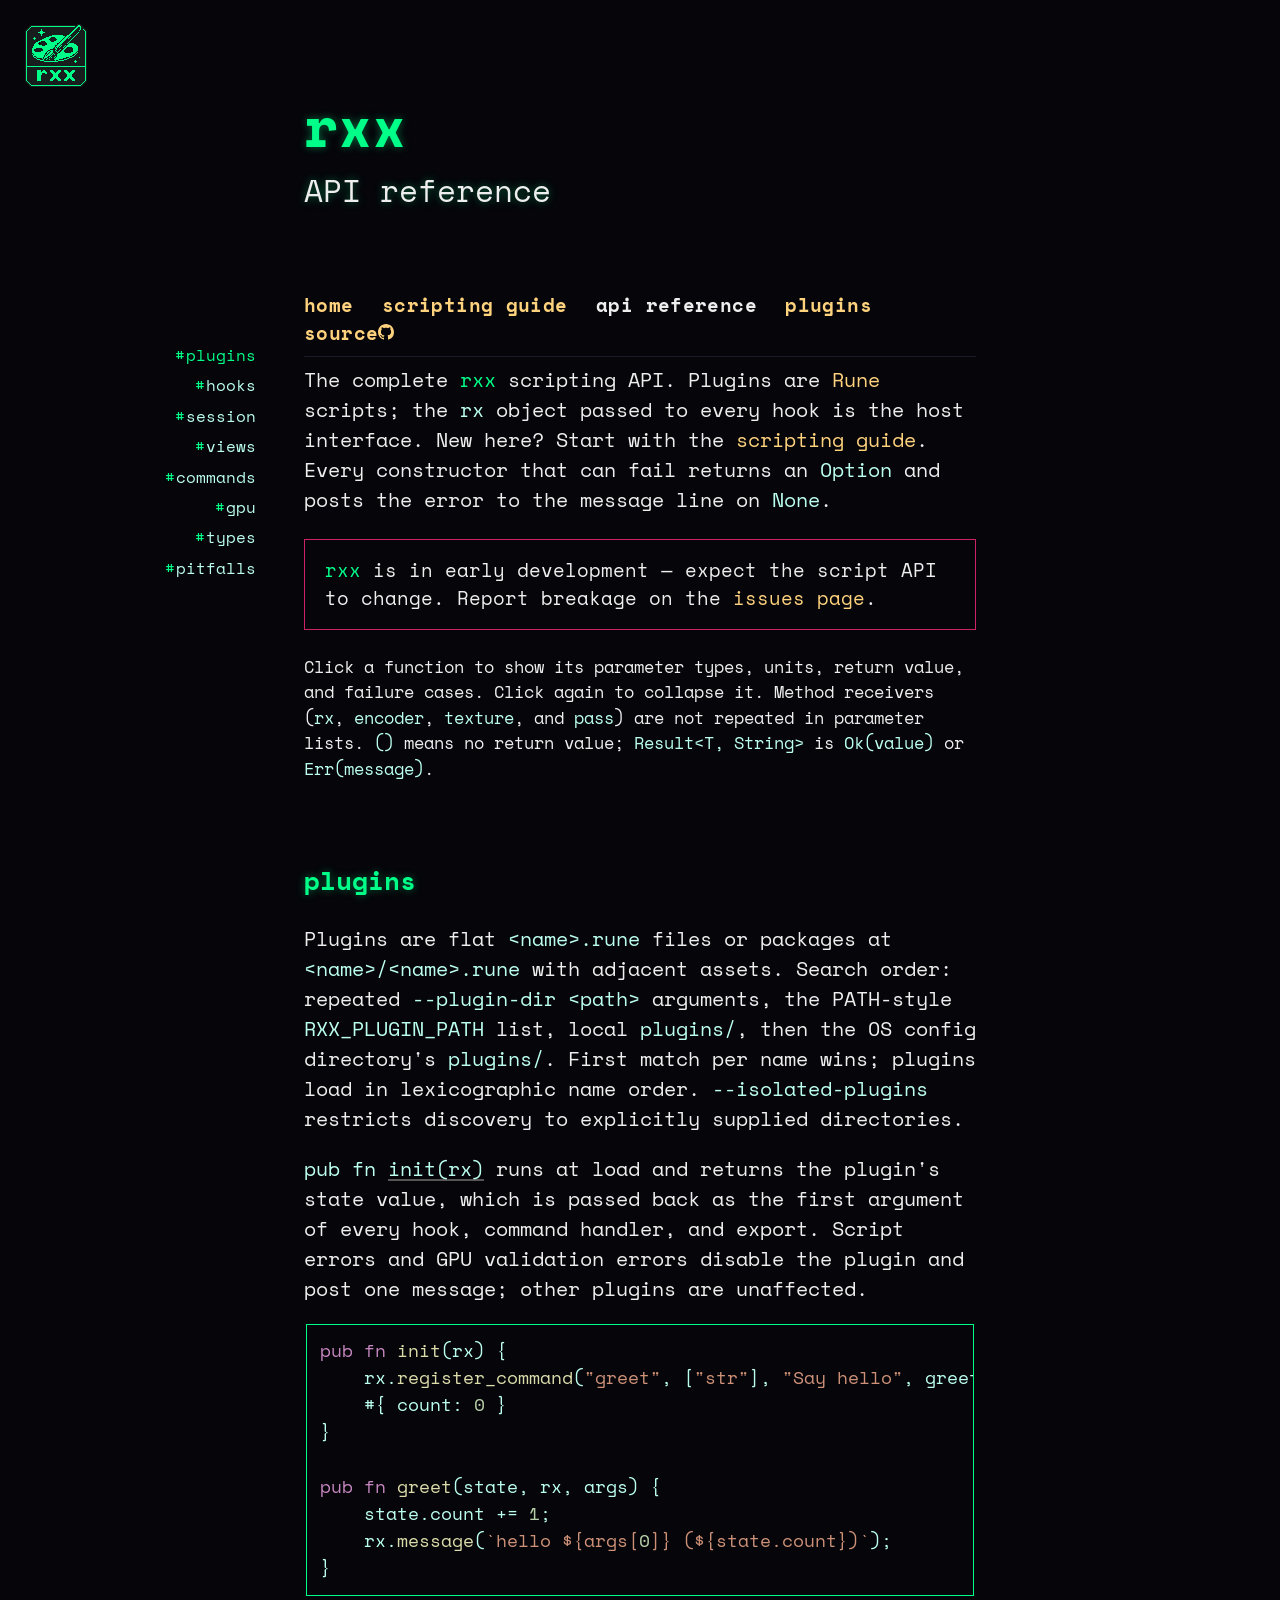
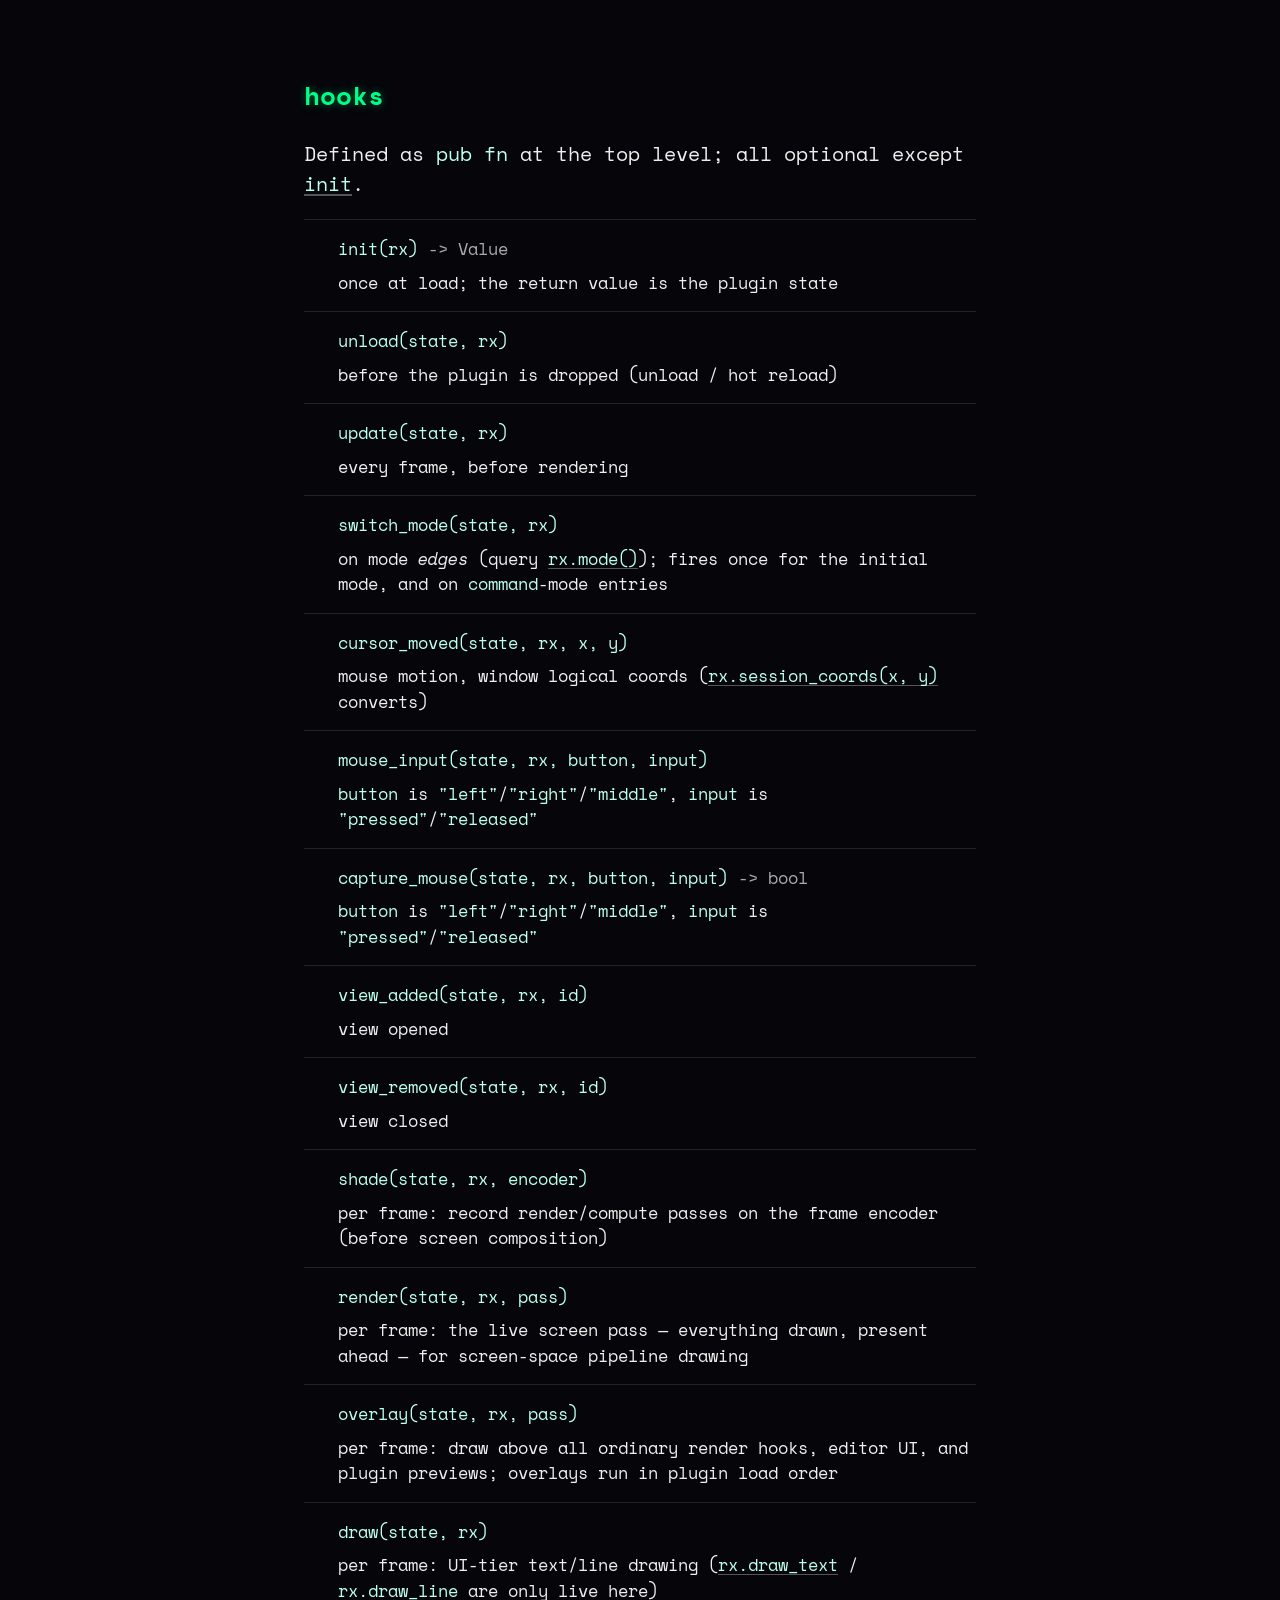
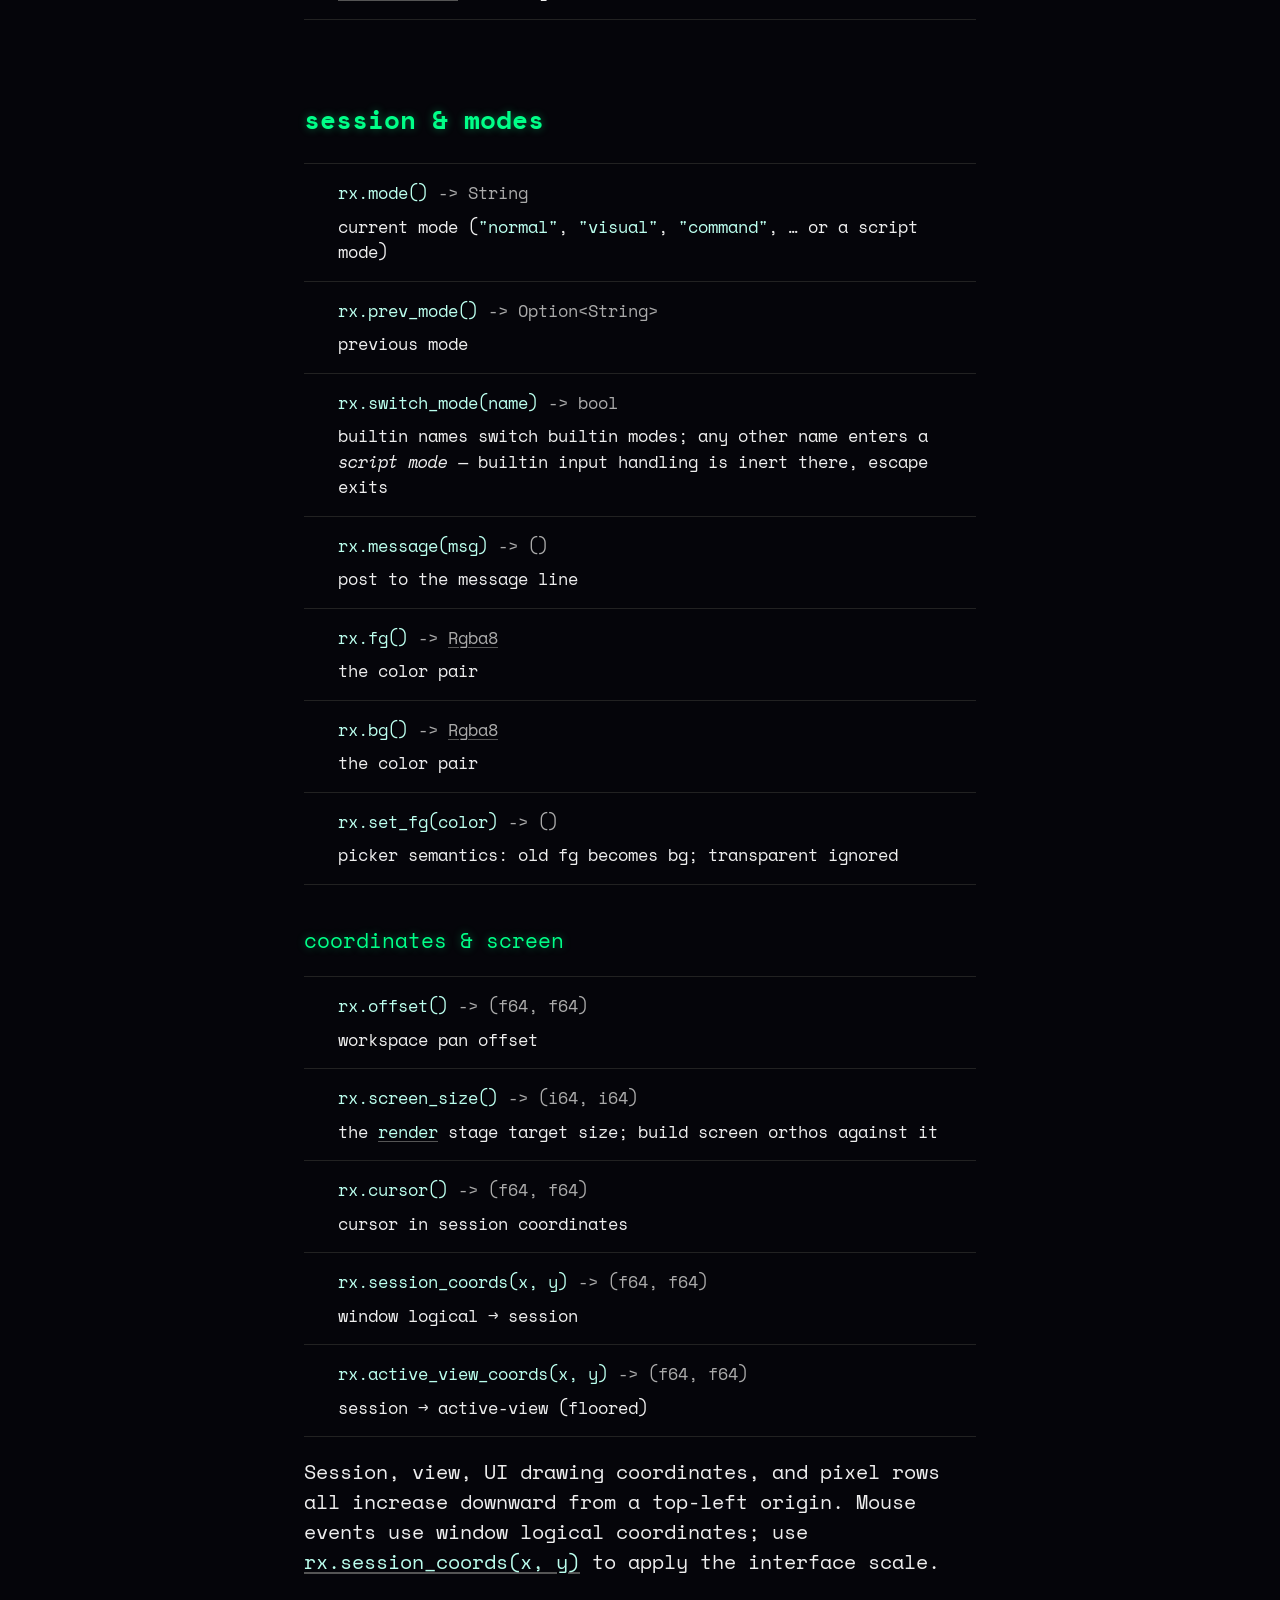
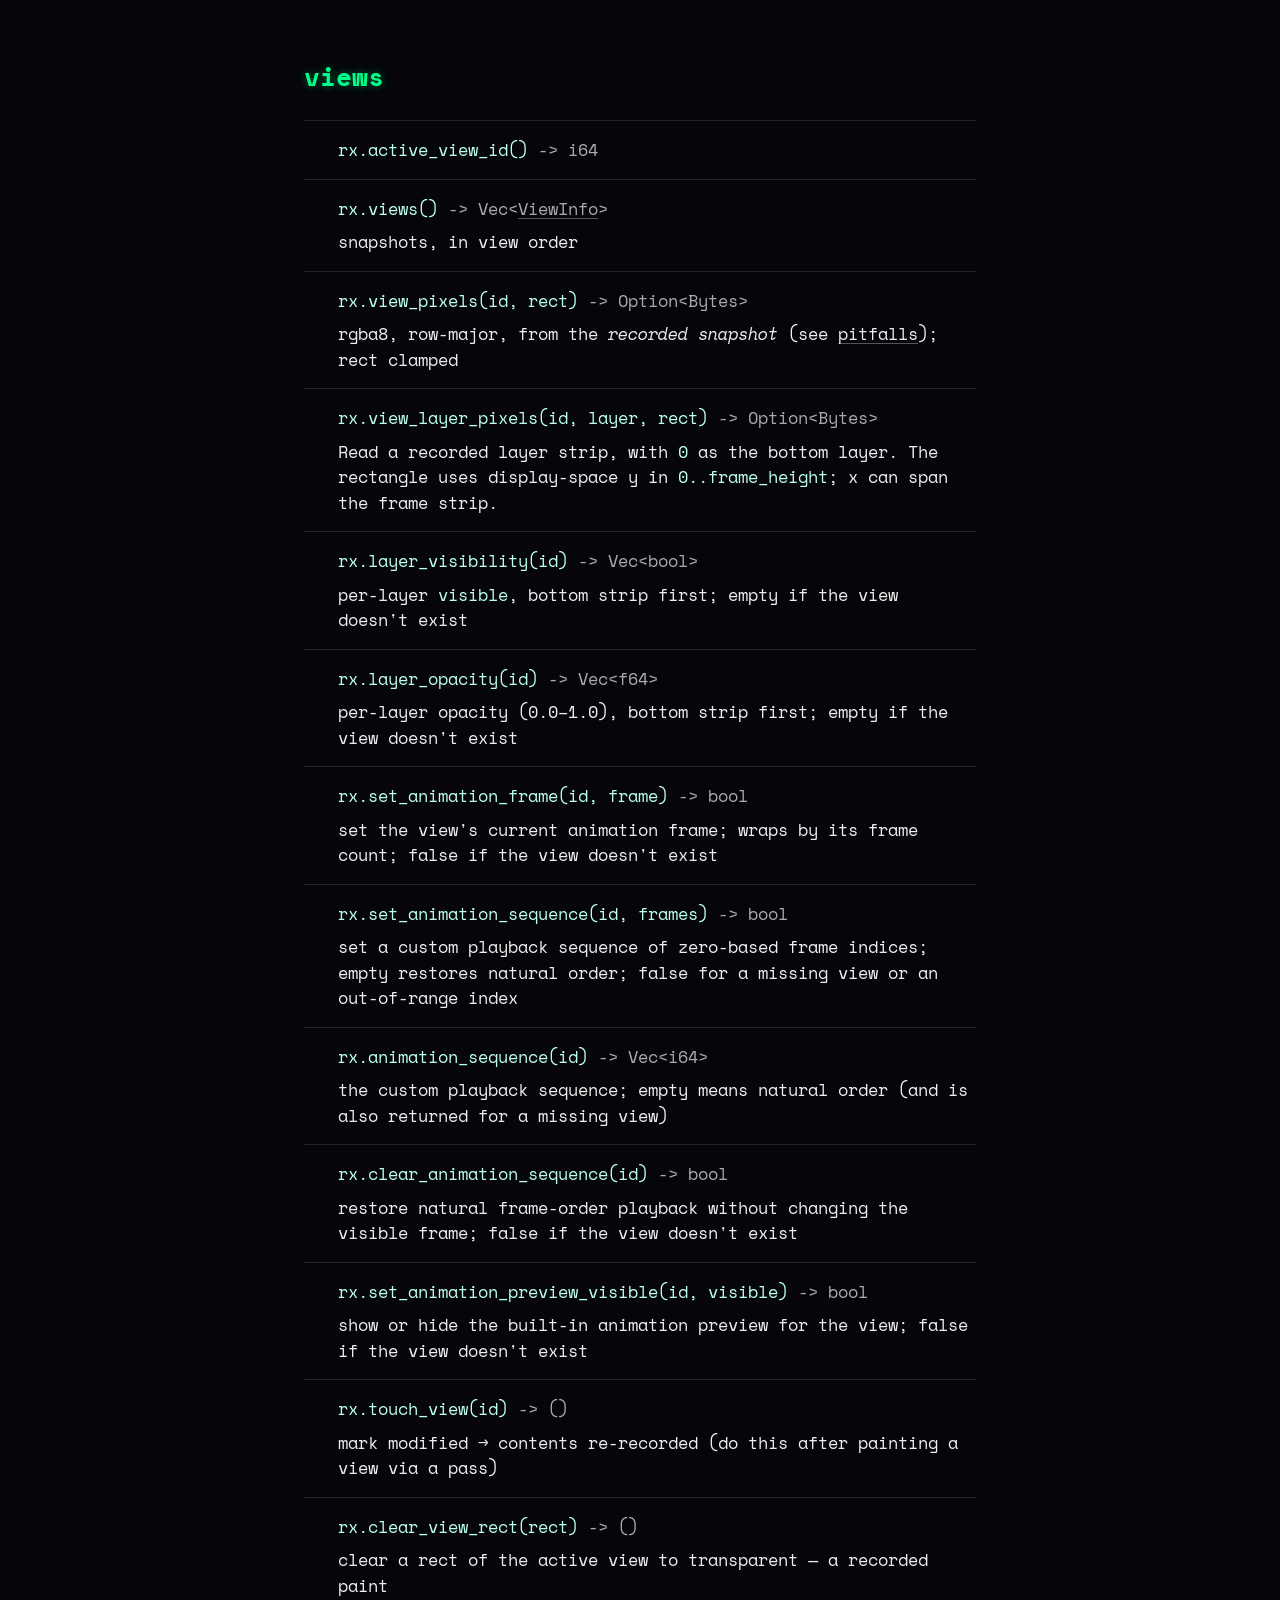
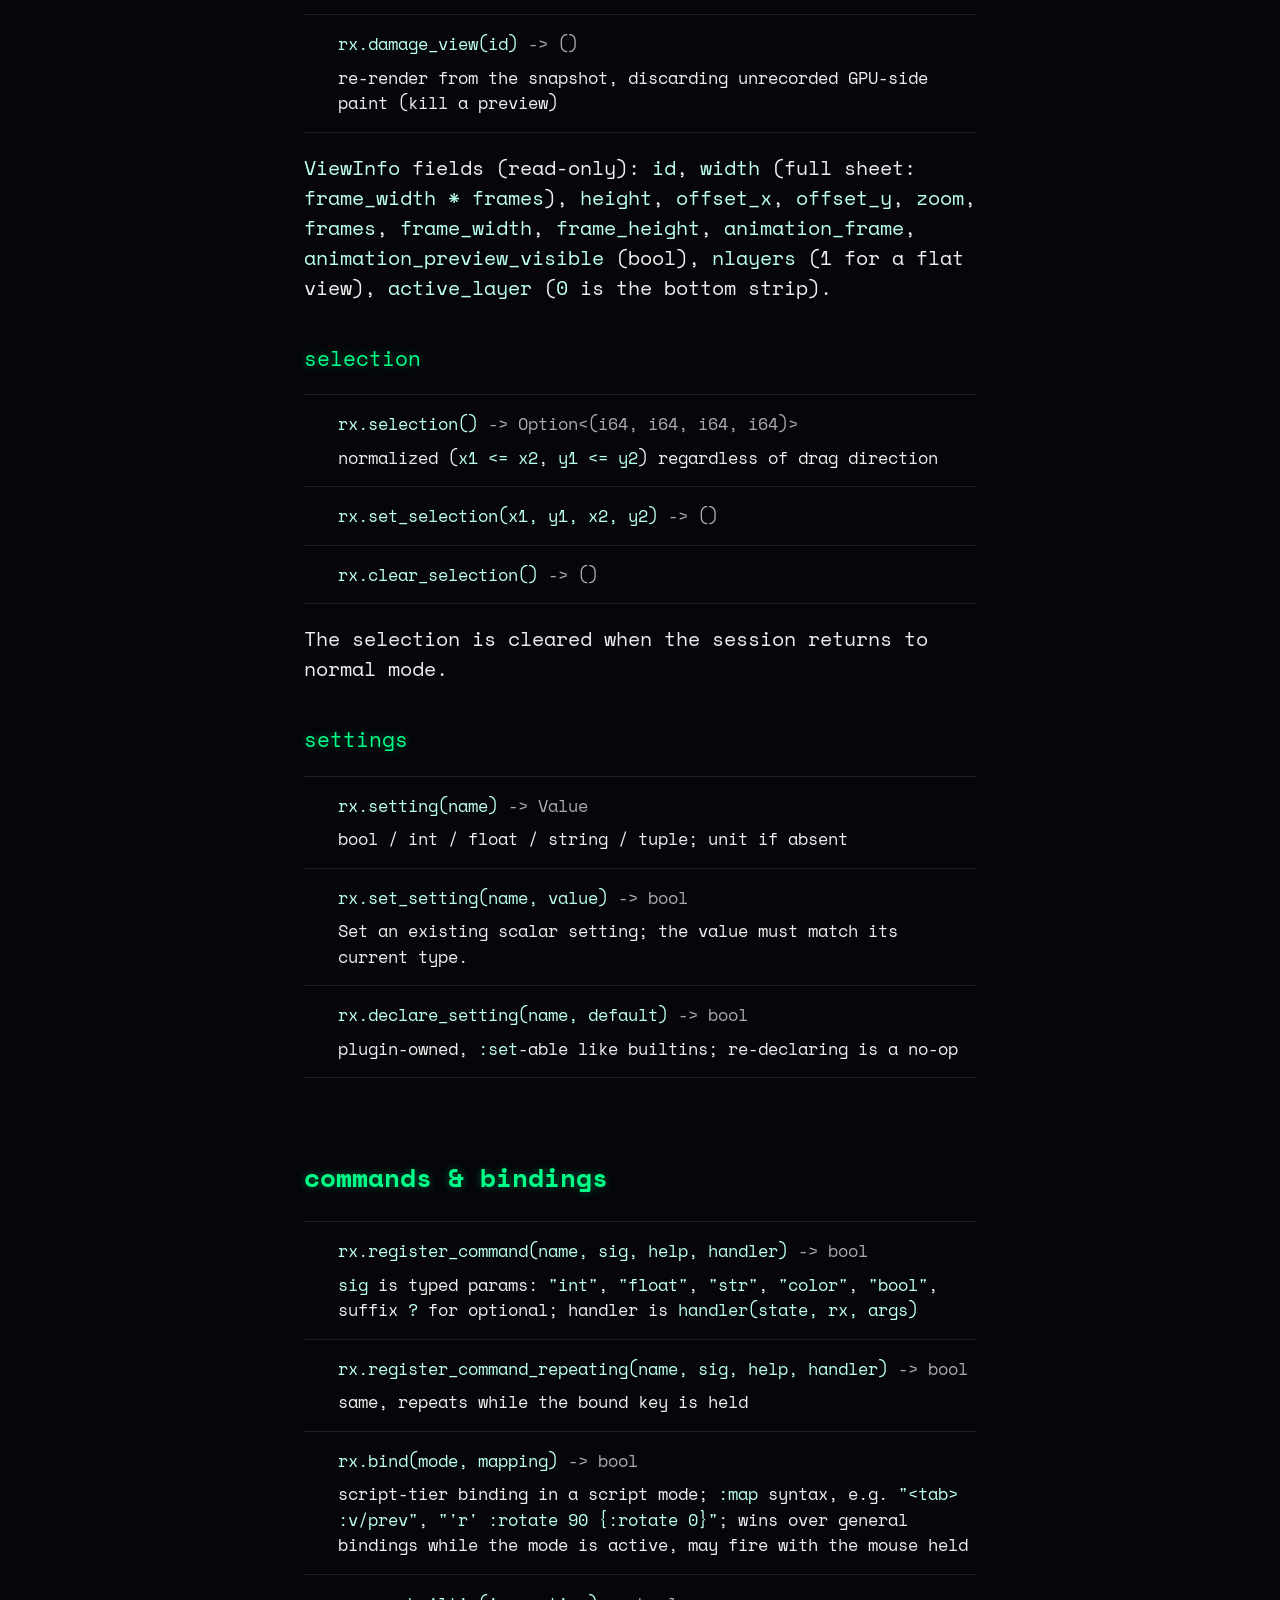
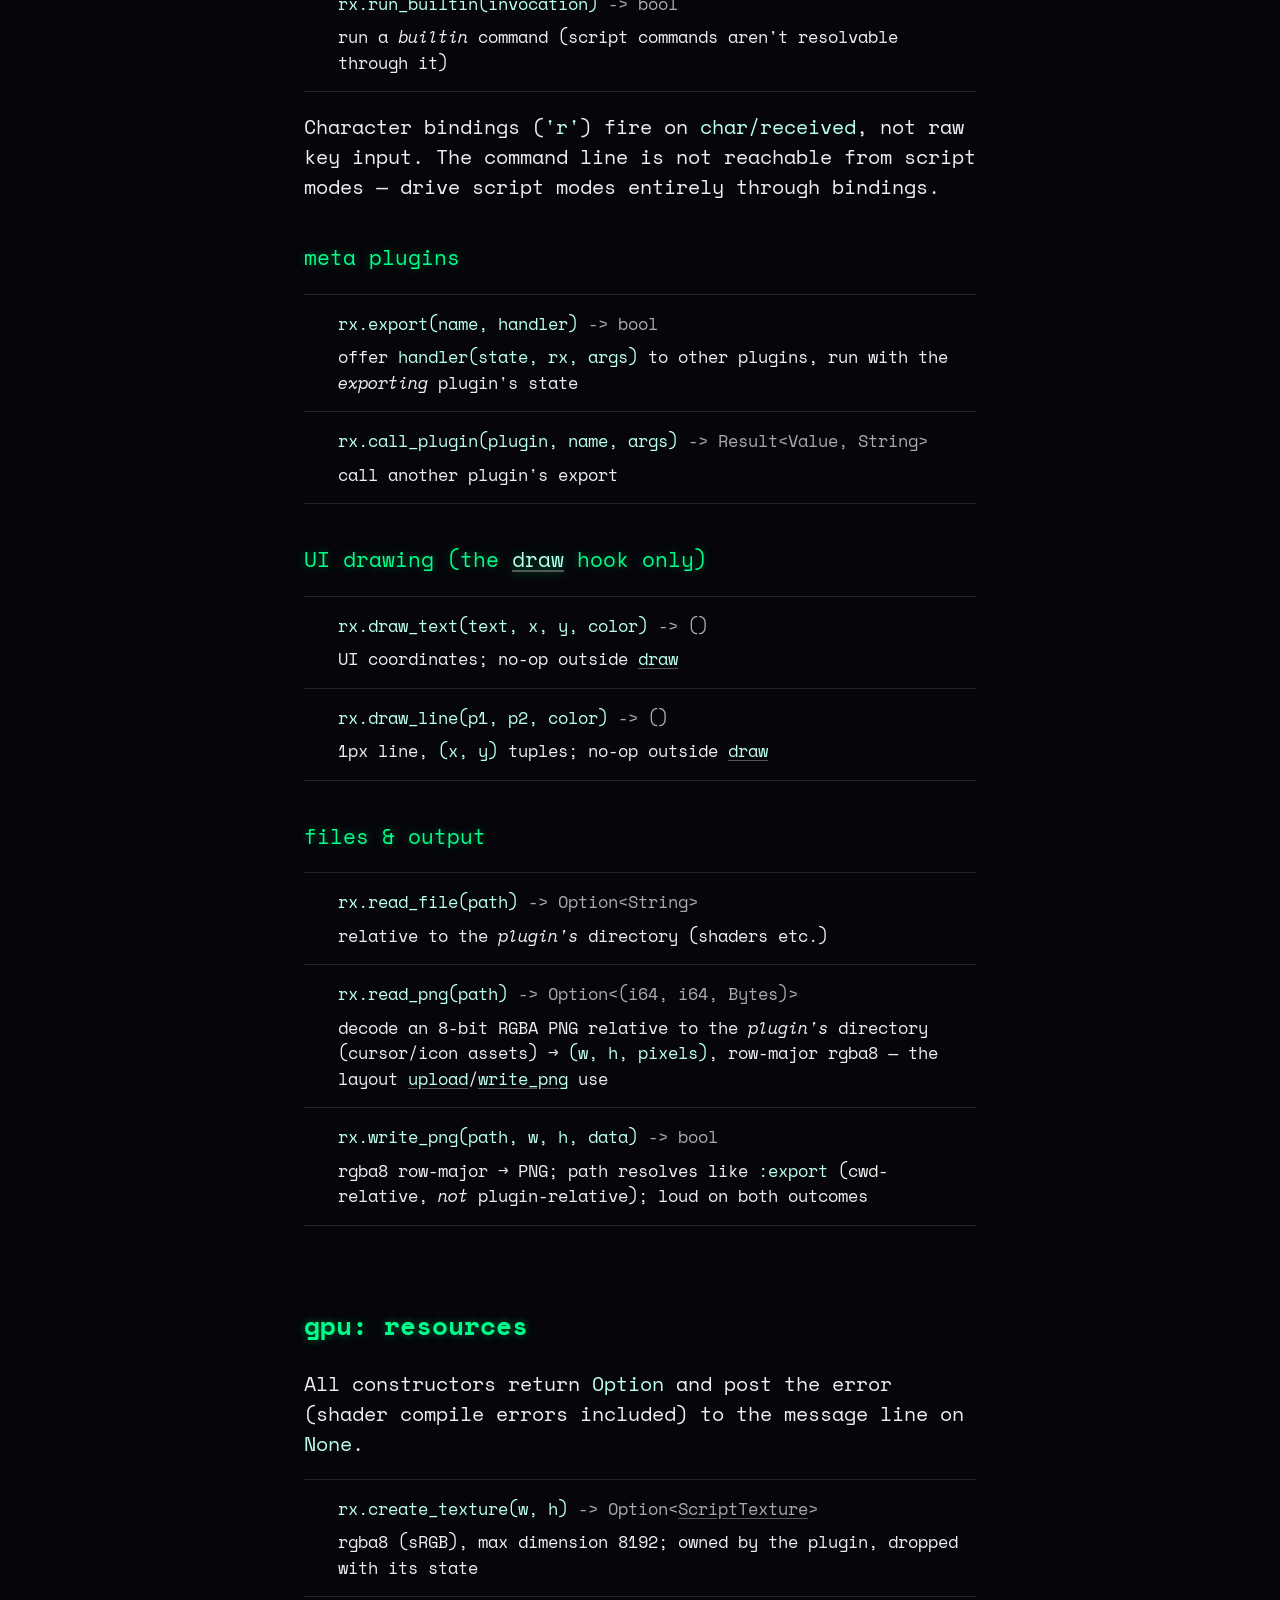
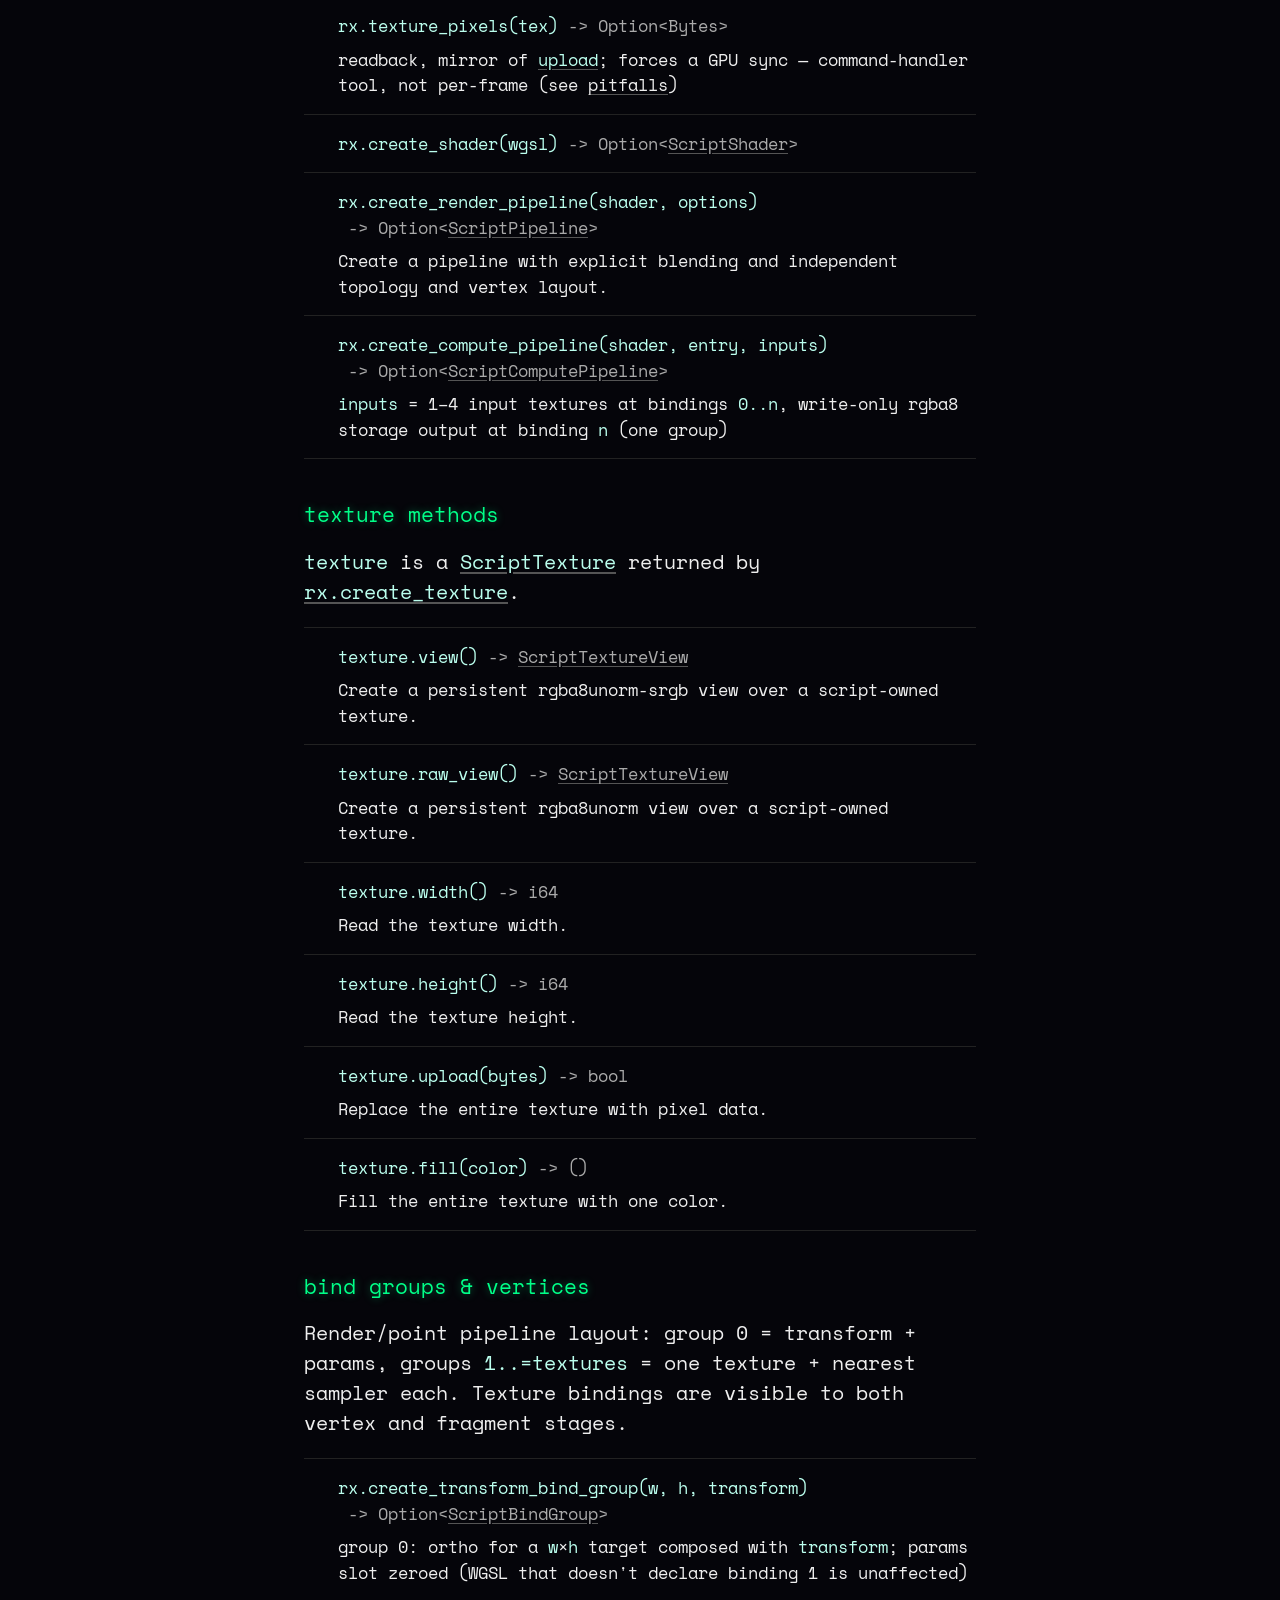
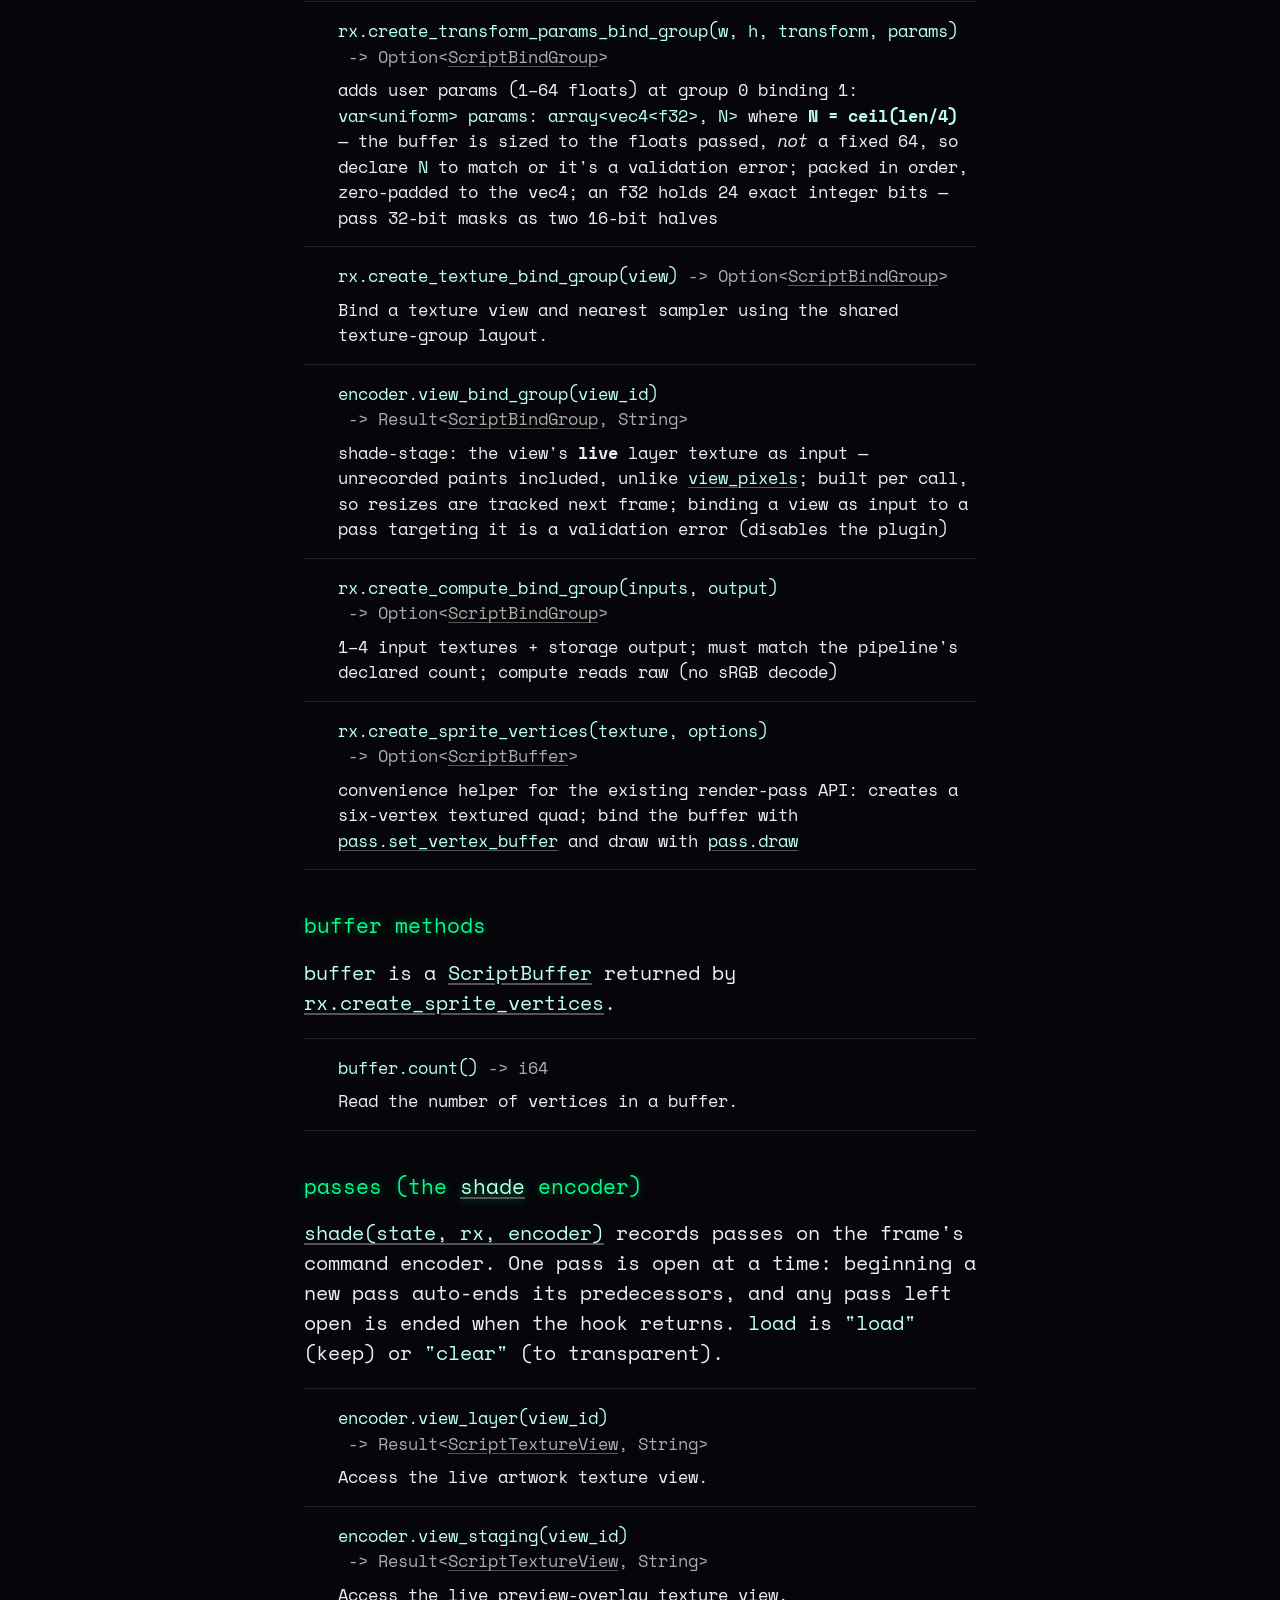
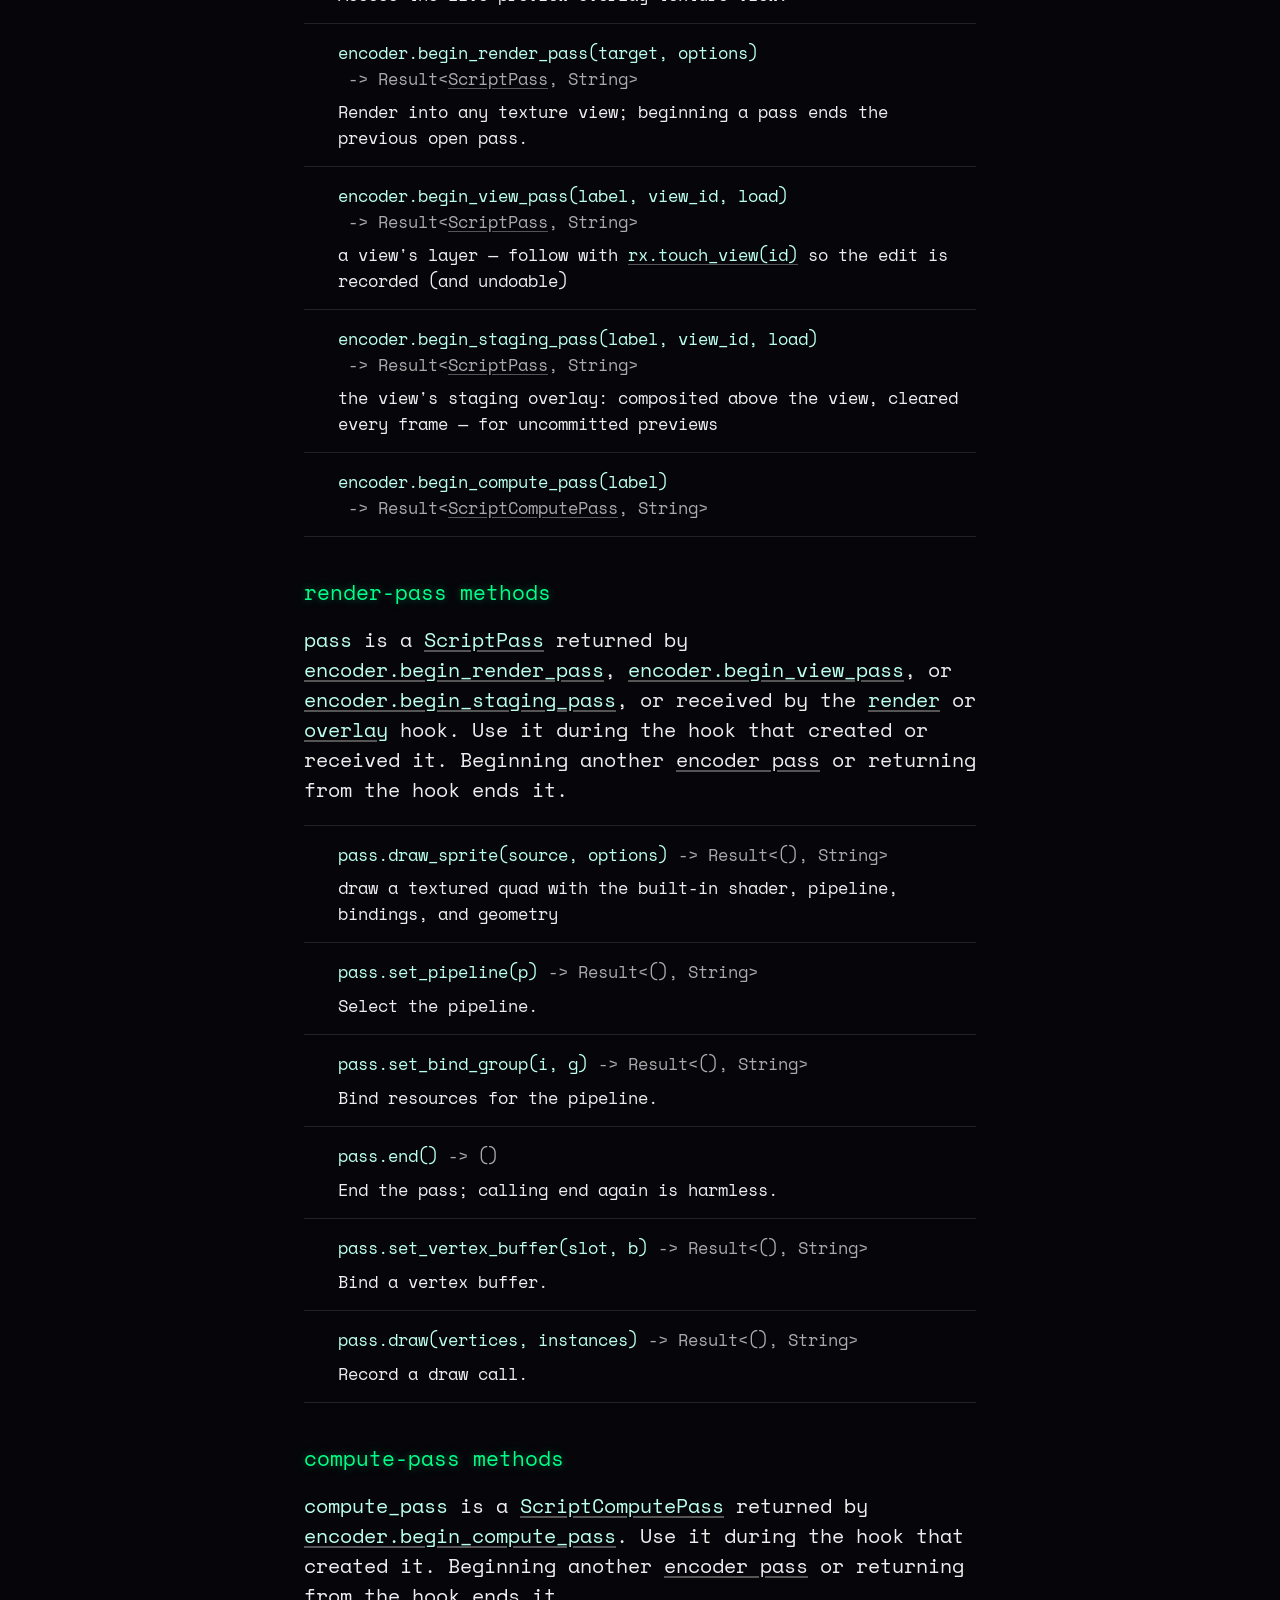
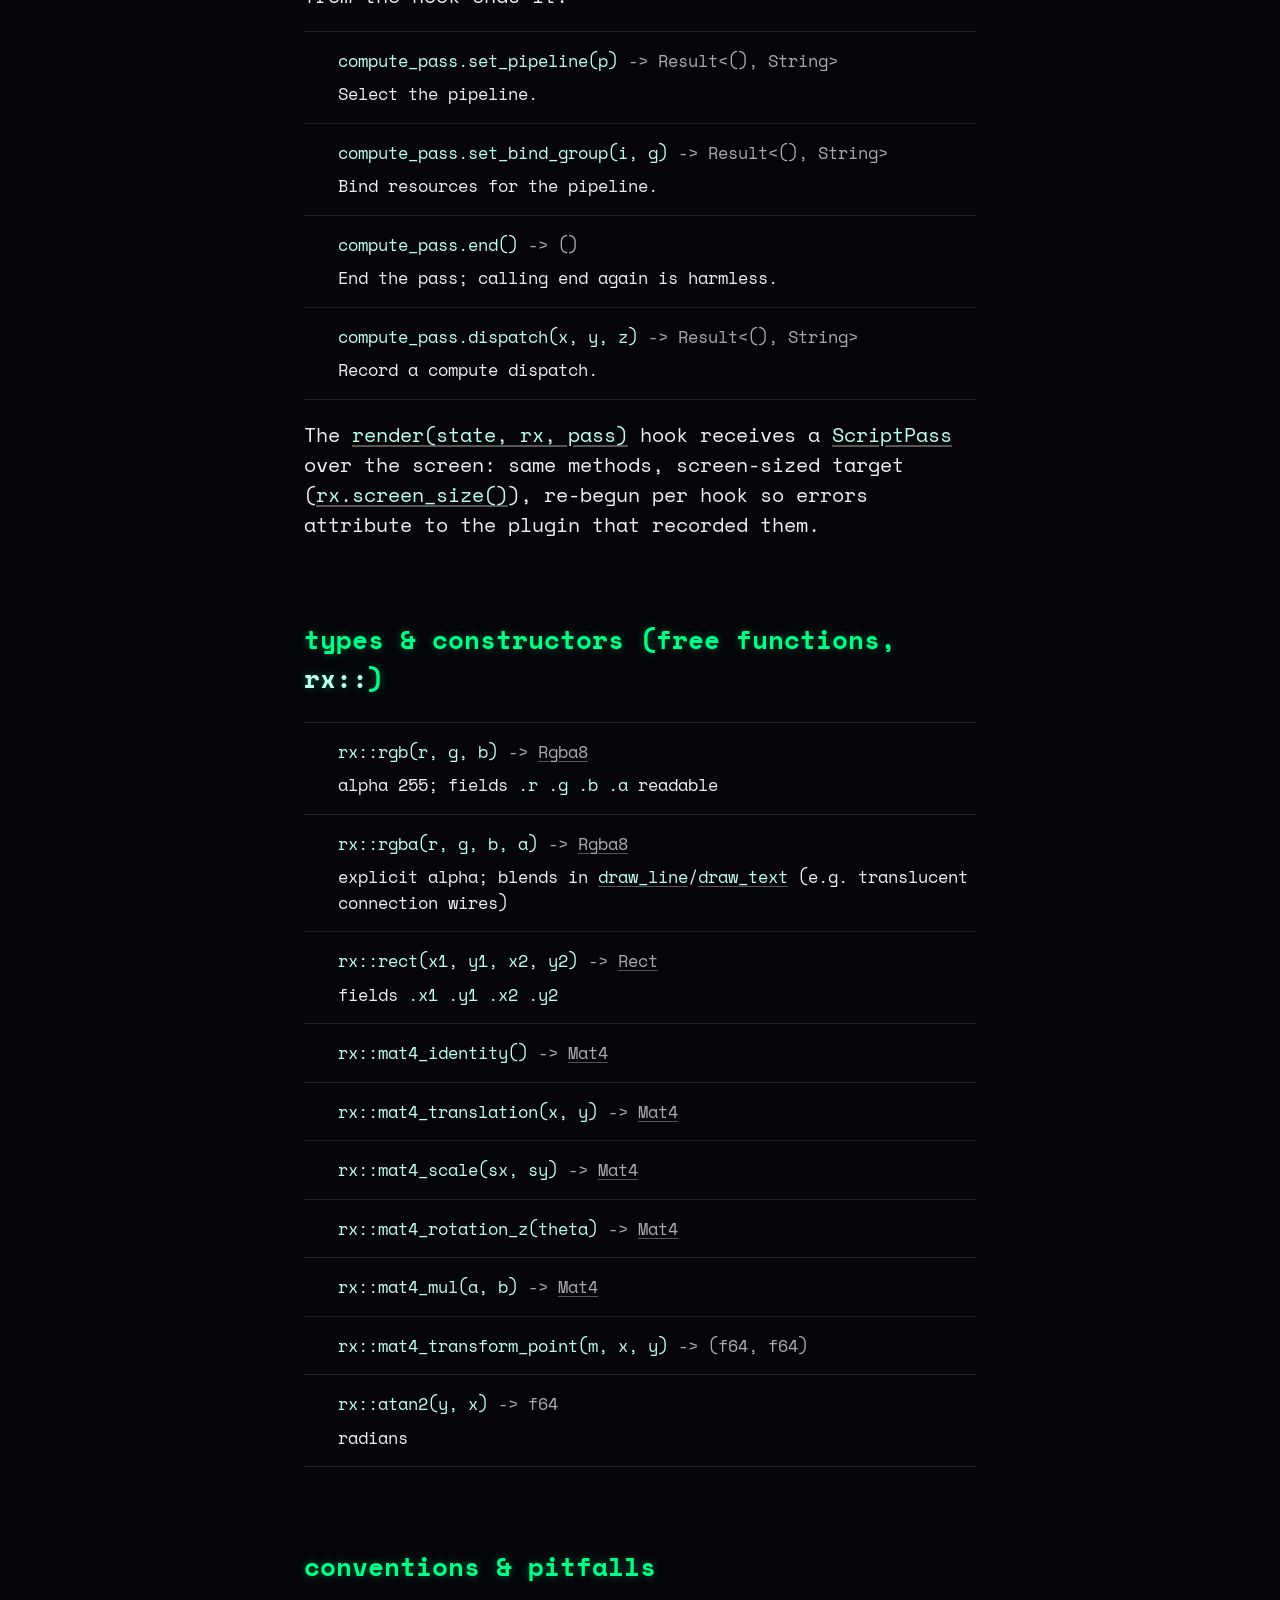
==== commit 279c00f1: "Refresh scripting guide and current API reference" ====
--- a/www/api-reference.html
+++ b/www/api-reference.html
@@ -44,10 +44,12 @@
           <li class="api-toc-api"><a href="#switch_mode">switch_mode</a></li>
           <li class="api-toc-api"><a href="#cursor_moved">cursor_moved</a></li>
           <li class="api-toc-api"><a href="#mouse_input">mouse_input</a></li>
+          <li class="api-toc-api"><a href="#capture_mouse">capture_mouse</a></li>
           <li class="api-toc-api"><a href="#view_added">view_added</a></li>
           <li class="api-toc-api"><a href="#view_removed">view_removed</a></li>
           <li class="api-toc-api"><a href="#shade">shade</a></li>
           <li class="api-toc-api"><a href="#render">render</a></li>
+          <li class="api-toc-api"><a href="#overlay">overlay</a></li>
           <li class="api-toc-api"><a href="#draw">draw</a></li>
         </ul>
       </li>
@@ -78,6 +80,7 @@
           <li class="api-toc-api"><a href="#rx-view_pixels">rx.<wbr>view_pixels</a></li>
           <li class="api-toc-api"><a href="#rx-view_layer_pixels">rx.<wbr>view_layer_pixels</a></li>
           <li class="api-toc-api"><a href="#rx-layer_visibility">rx.<wbr>layer_visibility</a></li>
+          <li class="api-toc-api"><a href="#rx-layer_opacity">rx.<wbr>layer_opacity</a></li>
           <li class="api-toc-api"><a href="#rx-set_animation_frame">rx.<wbr>set_animation_frame</a></li>
           <li class="api-toc-api"><a href="#rx-set_animation_sequence">rx.<wbr>set_animation_sequence</a></li>
           <li class="api-toc-api"><a href="#rx-animation_sequence">rx.<wbr>animation_sequence</a></li>
@@ -174,6 +177,7 @@
           <li class="api-toc-branch"><a href="#render-pass-methods">render-pass methods</a>
             <ul>
               <li class="api-toc-api"><a href="#pass-set_pipeline">pass.<wbr>set_pipeline</a></li>
+              <li class="api-toc-api"><a href="#pass-draw_sprite">pass.<wbr>draw_sprite</a></li>
               <li class="api-toc-api"><a href="#pass-set_bind_group">pass.<wbr>set_bind_group</a></li>
               <li class="api-toc-api"><a href="#pass-end">pass.<wbr>end</a></li>
               <li class="api-toc-api"><a href="#pass-set_vertex_buffer">pass.<wbr>set_vertex_buffer</a></li>
@@ -237,12 +241,13 @@
   <h2 id="plugins">plugins</h2>
 
   <p>
-    A plugin is a <code>&lt;dir&gt;/&lt;name&gt;.rune</code> file in the plugin
-    directory, or a <code>&lt;dir&gt;/&lt;name&gt;/&lt;name&gt;.rune</code>
-    package (the directory carrying its assets, e.g. WGSL shaders), loaded in
-    lexicographic order. The plugin directory defaults to the OS config dir's
-    <code>plugins/</code> subdirectory; override it with
-    <code>--plugin-dir &lt;path&gt;</code>.
+    Plugins are flat <code>&lt;name&gt;.rune</code> files or packages at
+    <code>&lt;name&gt;/&lt;name&gt;.rune</code> with adjacent assets. Search order:
+    repeated <code>--plugin-dir &lt;path&gt;</code> arguments, the PATH-style
+    <code>RXX_PLUGIN_PATH</code> list, local <code>plugins/</code>, then the OS
+    config directory's <code>plugins/</code>. First match per name wins; plugins
+    load in lexicographic name order. <code>--isolated-plugins</code> restricts
+    discovery to explicitly supplied directories.
   </p>
 
   <p>
@@ -345,6 +350,26 @@
             <div class="api-result"><dt>returns <code>Value</code></dt><dd>Ignored by the host; this hook does not consume the button event.</dd></div>
           </dl>
     </details>
+    <details class="api-entry" id="capture_mouse">
+      <summary>
+        <a class="api-anchor" href="#capture_mouse" aria-label="Link to capture_mouse" title="Link to capture_mouse">#</a>
+        <code class="api-signature api-signature-mobile">capture_mouse(<span class="api-params"><span class="api-param">state,</span> <span class="api-param">rx,</span> <span class="api-param">button,</span> <span class="api-param">input</span></span>)<span class="api-return"> -&gt; bool</span></code>
+        <span class="api-description"><code>button</code> is <code>"left"</code>/<code>"right"</code>/<code>"middle"</code>, <code>input</code> is <code>"pressed"</code>/<code>"released"</code></span>
+      </summary>
+      <dl class="api-fields">
+            <div><dt><code>state</code> <span class="api-type">Value</span></dt><dd>The plugin state returned by <a class="api-xref" href="#init">init</a>; mutate this value to keep state between calls.</dd></div>
+            <div><dt><code>rx</code> <span class="api-type">Ctx</span></dt><dd>Host interface for this hook call; do not retain it in plugin state.</dd></div>
+            <div><dt><code>button</code> <span class="api-type">String</span></dt><dd>Mouse button: &quot;left&quot;, &quot;right&quot;, or &quot;middle&quot;.</dd></div>
+            <div><dt><code>input</code> <span class="api-type">String</span></dt><dd>Button transition: &quot;pressed&quot; or &quot;released&quot;.</dd></div>
+            <div class="api-result"><dt>returns <code>bool</code></dt><dd>True consumes the event; false passes it to the next handler.</dd></div>
+          </dl>
+      <p>Returns <code>bool</code>: <code>true</code> consumes the button event before ordinary
+      mouse hooks and builtin handling. Hooks run in reverse plugin load order.
+      Capture both press and release for a gesture started on the panel, including
+      releases outside it; let canvas-started gestures finish. This does not intercept
+      cursor motion, wheel events, or keyboard input. An invalid return value or error
+      disables the plugin.</p>
+    </details>
     <details class="api-entry" id="view_added">
       <summary>
         <a class="api-anchor" href="#view_added" aria-label="Link to view_added" title="Link to view_added">#</a>
@@ -389,6 +414,19 @@
         <a class="api-anchor" href="#render" aria-label="Link to render" title="Link to render">#</a>
         <code class="api-signature api-signature-mobile">render(<span class="api-params"><span class="api-param">state,</span> <span class="api-param">rx,</span> <span class="api-param">pass</span></span>)</code>
         <span class="api-description">per frame: the live screen pass &mdash; everything drawn, present ahead &mdash; for screen-space pipeline drawing</span>
+      </summary>
+      <dl class="api-fields">
+            <div><dt><code>state</code> <span class="api-type">Value</span></dt><dd>The plugin state returned by <a class="api-xref" href="#init">init</a>; mutate this value to keep state between calls.</dd></div>
+            <div><dt><code>rx</code> <span class="api-type">Ctx</span></dt><dd>Host interface for this hook call; do not retain it in plugin state.</dd></div>
+            <div><dt><code>pass</code> <span class="api-type"><a class="api-xref" href="#render-pass-methods">ScriptPass</a></span></dt><dd>The live screen render pass for this hook call; do not keep it for another frame.</dd></div>
+            <div class="api-result"><dt>returns <code>Value</code></dt><dd>Ignored by the host. Drawing recorded on pass is the output of this hook.</dd></div>
+          </dl>
+    </details>
+    <details class="api-entry" id="overlay">
+      <summary>
+        <a class="api-anchor" href="#overlay" aria-label="Link to overlay" title="Link to overlay">#</a>
+        <code class="api-signature api-signature-mobile">overlay(<span class="api-params"><span class="api-param">state,</span> <span class="api-param">rx,</span> <span class="api-param">pass</span></span>)</code>
+        <span class="api-description">per frame: draw above all ordinary render hooks, editor UI, and plugin previews; overlays run in plugin load order</span>
       </summary>
       <dl class="api-fields">
             <div><dt><code>state</code> <span class="api-type">Value</span></dt><dd>The plugin state returned by <a class="api-xref" href="#init">init</a>; mutate this value to keep state between calls.</dd></div>
@@ -621,6 +659,17 @@
             <div class="api-result"><dt>returns <code>Vec&lt;bool&gt;</code></dt><dd>One visibility flag per layer, bottom first (index 0); empty for a missing view.</dd></div>
           </dl>
     </details>
+    <details class="api-entry" id="rx-layer_opacity">
+      <summary>
+        <a class="api-anchor" href="#rx-layer_opacity" aria-label="Link to rx.layer_opacity" title="Link to rx.layer_opacity">#</a>
+        <code class="api-signature api-signature-mobile">rx.layer_opacity(<span class="api-params"><span class="api-param">id</span></span>)<span class="api-return"> -&gt; Vec&lt;f64&gt;</span></code>
+        <span class="api-description">per-layer opacity (0.0–1.0), bottom strip first; empty if the view doesn't exist</span>
+      </summary>
+      <dl class="api-fields">
+            <div><dt><code>id</code> <span class="api-type">i64</span></dt><dd>View ID from <a class="api-xref" href="#rx-active_view_id">rx.active_view_id()</a> or a <a class="api-xref" href="#viewinfo">ViewInfo</a> snapshot.</dd></div>
+            <div class="api-result"><dt>returns <code>Vec&lt;f64&gt;</code></dt><dd>One opacity per layer, bottom first (index 0); empty for a missing view.</dd></div>
+          </dl>
+    </details>
     <details class="api-entry" id="rx-set_animation_frame">
       <summary>
         <a class="api-anchor" href="#rx-set_animation_frame" aria-label="Link to rx.set_animation_frame" title="Link to rx.set_animation_frame">#</a>
@@ -719,7 +768,7 @@
     (full sheet: <code>frame_width * frames</code>), <code>height</code>,
     <code>offset_x</code>, <code>offset_y</code>, <code>zoom</code>,
     <code>frames</code>, <code>frame_width</code>, <code>frame_height</code>,
-    <code>animation_frame</code>, <code>nlayers</code> (1 for a flat view),
+    <code>animation_frame</code>, <code>animation_preview_visible</code> (bool), <code>nlayers</code> (1 for a flat view),
     <code>active_layer</code> (<code>0</code> is the bottom strip).
   </p>
 
@@ -1252,7 +1301,7 @@
       </summary>
       <dl class="api-fields">
         <div><dt><code>view_id</code> <span class="api-type">i64</span></dt><dd>ID of an existing editor view, obtainable from <a class="api-xref" href="#rx-active_view_id">rx.active_view_id()</a> or <a class="api-xref" href="#rx-views">rx.views()</a>. Negative, out-of-range, and missing IDs are rejected. The raw artwork sheet: x spans the frame strip and y spans stacked layer strips. This does not select or crop the active layer.</dd></div>
-        <div class="api-result"><dt>returns <code>Result&lt;<a class="api-xref" href="#texture-view">ScriptTextureView</a>, String&gt;</code></dt><dd>Ok(view) on success; Err(message) for an invalid/missing ID, expired encoder, or unavailable GPU. The sRGB view and bindings derived from it remain valid through the current frame's render hook, then expire when the next shade stage begins. Obtain fresh handles each frame, including after a resize.</dd></div>
+        <div class="api-result"><dt>returns <code>Result&lt;<a class="api-xref" href="#texture-view">ScriptTextureView</a>, String&gt;</code></dt><dd>Ok(view) on success; Err(message) for an invalid/missing ID, expired encoder, or unavailable GPU. The sRGB view and bindings derived from it remain valid through the current frame's render and overlay hooks, then expire when the next shade stage begins. Obtain fresh handles each frame, including after a resize.</dd></div>
       </dl>
     </details>
     <details class="api-entry" id="encoder-view_staging">
@@ -1263,7 +1312,7 @@
       </summary>
       <dl class="api-fields">
         <div><dt><code>view_id</code> <span class="api-type">i64</span></dt><dd>ID of an existing editor view, obtainable from <a class="api-xref" href="#rx-active_view_id">rx.active_view_id()</a> or <a class="api-xref" href="#rx-views">rx.views()</a>. Negative, out-of-range, and missing IDs are rejected. The per-frame staging overlay, composited above the artwork and cleared each frame. Painting it does not modify recorded artwork.</dd></div>
-        <div class="api-result"><dt>returns <code>Result&lt;<a class="api-xref" href="#texture-view">ScriptTextureView</a>, String&gt;</code></dt><dd>Ok(view) on success; Err(message) for an invalid/missing ID, expired encoder, or unavailable GPU. The sRGB view and bindings derived from it remain valid through the current frame's render hook, then expire when the next shade stage begins. Obtain fresh handles each frame, including after a resize.</dd></div>
+        <div class="api-result"><dt>returns <code>Result&lt;<a class="api-xref" href="#texture-view">ScriptTextureView</a>, String&gt;</code></dt><dd>Ok(view) on success; Err(message) for an invalid/missing ID, expired encoder, or unavailable GPU. The sRGB view and bindings derived from it remain valid through the current frame's render and overlay hooks, then expire when the next shade stage begins. Obtain fresh handles each frame, including after a resize.</dd></div>
       </dl>
     </details>
     <details class="api-entry" id="encoder-begin_render_pass">
@@ -1321,9 +1370,37 @@
 
   <h3 id="render-pass-methods">render-pass methods</h3>
 
-  <p><code>pass</code> is a <code><a class="api-xref" href="#render-pass-methods">ScriptPass</a></code> returned by <code><a class="api-xref" href="#encoder-begin_render_pass">encoder.begin_render_pass</a></code>, <code><a class="api-xref" href="#encoder-begin_view_pass">encoder.begin_view_pass</a></code>, or <code><a class="api-xref" href="#encoder-begin_staging_pass">encoder.begin_staging_pass</a></code>, or received by the <code><a class="api-xref" href="#render">render</a></code> hook. Use it during the hook that created or received it. Beginning another <a class="api-xref" href="#passes">encoder pass</a> or returning from the hook ends it.</p>
-
-  <div class="api-list">
+  <p><code>pass</code> is a <code><a class="api-xref" href="#render-pass-methods">ScriptPass</a></code> returned by <code><a class="api-xref" href="#encoder-begin_render_pass">encoder.begin_render_pass</a></code>, <code><a class="api-xref" href="#encoder-begin_view_pass">encoder.begin_view_pass</a></code>, or <code><a class="api-xref" href="#encoder-begin_staging_pass">encoder.begin_staging_pass</a></code>, or received by the <code><a class="api-xref" href="#render">render</a></code> or <code><a class="api-xref" href="#overlay">overlay</a></code> hook. Use it during the hook that created or received it. Beginning another <a class="api-xref" href="#passes">encoder pass</a> or returning from the hook ends it.</p>
+
+  <div class="api-list">
+    <details class="api-entry" id="pass-draw_sprite">
+      <summary>
+        <a class="api-anchor" href="#pass-draw_sprite" aria-label="Link to pass.draw_sprite" title="Link to pass.draw_sprite">#</a>
+        <code class="api-signature api-signature-mobile">pass.draw_sprite(<span class="api-params"><span class="api-param">source,</span> <span class="api-param">options</span></span>)<span class="api-return"> -&gt; Result&lt;(), String&gt;</span></code>
+        <span class="api-description">draw a textured quad with the built-in shader, pipeline, bindings, and geometry</span>
+      </summary>
+      <dl class="api-fields">
+        <div><dt><code>source</code> <span class="api-type">ScriptTexture | ScriptTextureView</span></dt><dd>A script texture or <a class="api-xref" href="#texture-view">texture view</a>, including a current-frame editor view. A texture uses its sRGB view.</dd></div>
+        <div><dt><code>options.dst</code> <span class="api-type"><a class="api-xref" href="#rx-rect">Rect</a></span></dt><dd>Required destination rectangle in target pixels, top-left origin.</dd></div>
+        <div><dt><code>options.src</code> <span class="api-type">Rect</span></dt><dd>Source rectangle in texture pixels; defaults to the whole texture.</dd></div>
+        <div><dt><code>options.transform</code> <span class="api-type">Mat4</span></dt><dd>Applied to destination geometry before projection; defaults to identity.</dd></div>
+        <div><dt><code>options.color</code> <span class="api-type">Rgba8</span></dt><dd>Multiplicative sRGB tint; defaults to opaque white. Tint RGB is converted to linear before multiplication.</dd></div>
+        <div><dt><code>options.opacity</code> <span class="api-type">f64</span></dt><dd>0.0–1.0, default 1.0. Output alpha is sampled alpha × tint alpha × opacity; opacity does not darken RGB.</dd></div>
+        <div><dt><code>options.blend</code> <span class="api-type">String</span></dt><dd><code>"alpha"</code> (default) or <code>"replace"</code>. Replacement writes transparent pixels too.</dd></div>
+        <div class="api-result"><dt>returns <code>Result&lt;(), String&gt;</code></dt><dd>Err for invalid fields, non-finite geometry or transforms, invalid opacity/blend, an ended pass, or an expired editor view. Descriptors can be reused.</dd></div>
+      </dl>
+      <p>The pass supplies target dimensions and format. Sampling is nearest-neighbor,
+      clamp-to-edge; no CPU readback occurs. Raw source/target views bypass the corresponding
+      sRGB conversion. Artwork sources contain all frame and layer strips; crop and compose
+      them explicitly. Do not sample the target's own texture subresource.</p>
+      <p>This changes the active pipeline, bind groups 0–1, and vertex-buffer slot 0.
+      Rebind these before custom drawing in the same pass. Viewport and scissor state
+      are preserved. For examples, see the <a href="scripting.html#gpu-pipeline">scripting guide</a>.</p>
+      <pre><code>pass.draw_sprite(state.icon, #{
+    dst: rx::rect(10.0, 10.0, 26.0, 26.0),
+    opacity: 0.9,
+}).unwrap();</code></pre>
+    </details>
     <details class="api-entry" id="pass-set_pipeline">
       <summary>
         <a class="api-anchor" href="#pass-set_pipeline" aria-label="Link to pass.set_pipeline" title="Link to pass.set_pipeline">#</a>
